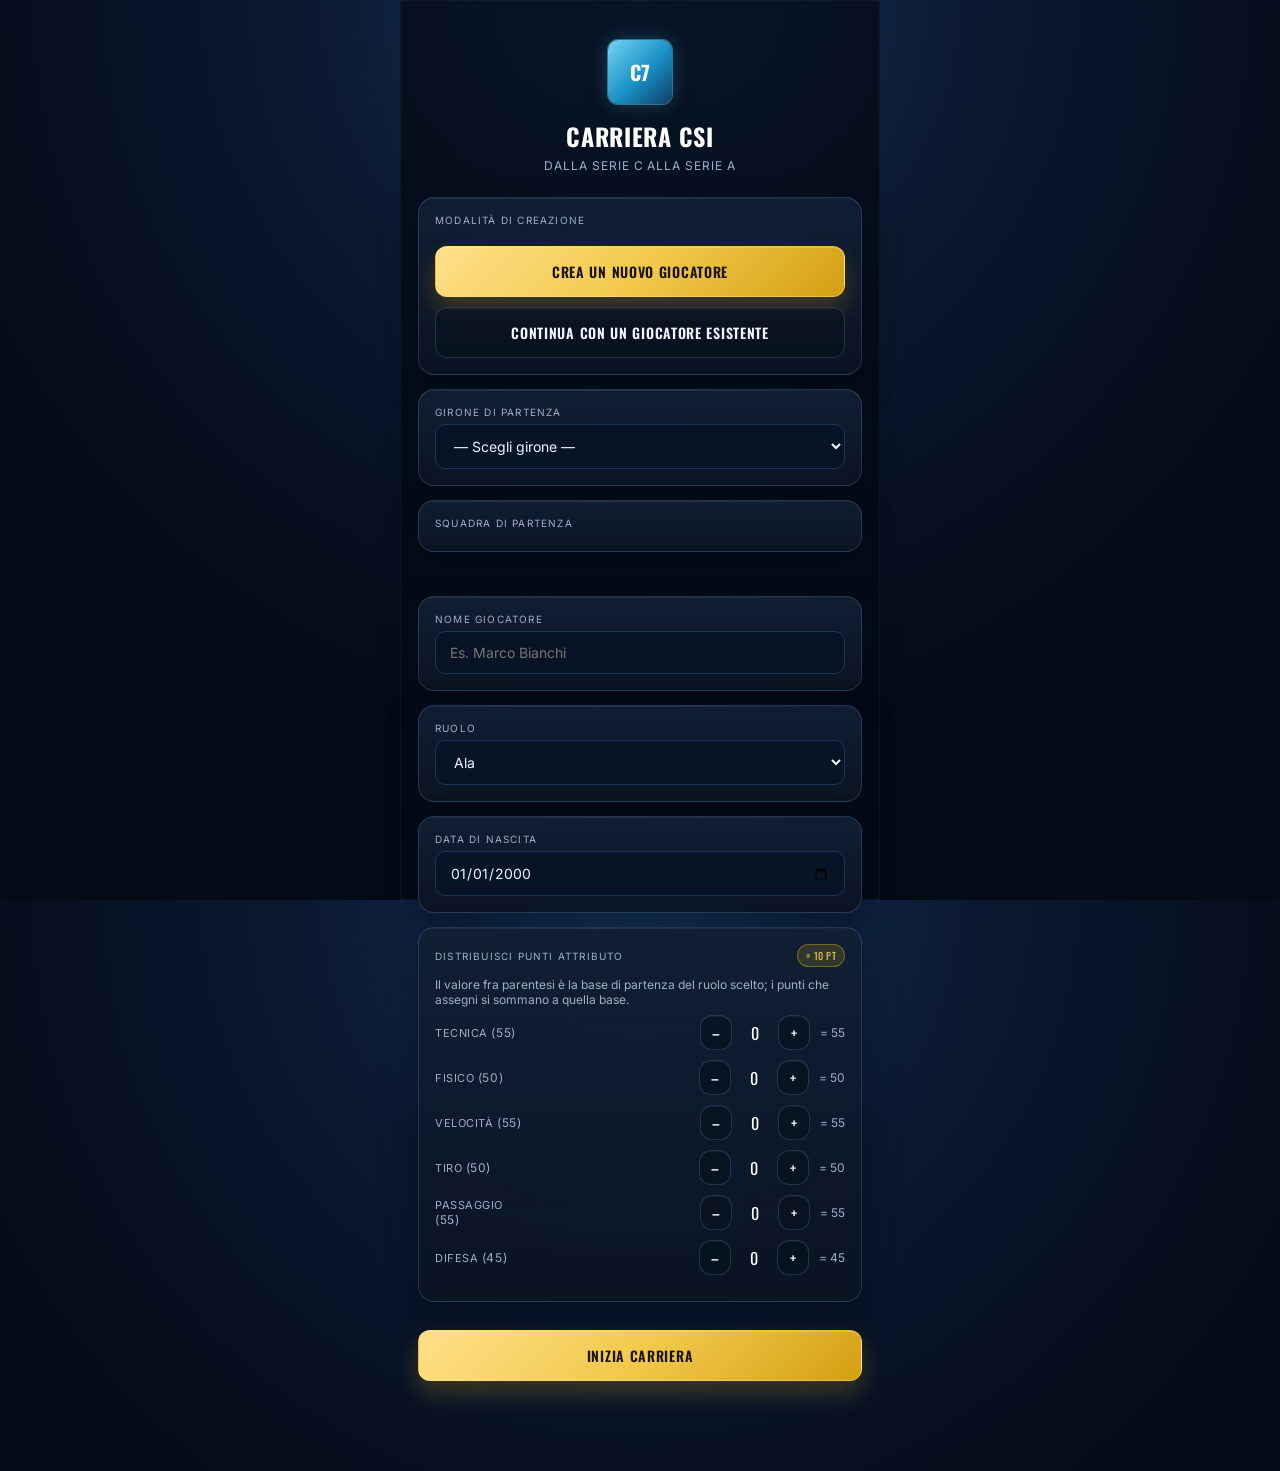
==== index REV2.html @ 68c721a1 "Add files via upload" ====
<!DOCTYPE html>
<html lang="it">
<head>
<meta charset="UTF-8">
<meta name="viewport" content="width=device-width, initial-scale=1.0">
<title>Carriera CSI</title>
<link rel="preconnect" href="https://fonts.googleapis.com">
<link href="https://fonts.googleapis.com/css2?family=Oswald:wght@400;500;600;700&family=Inter:wght@400;500;600;700&display=swap" rel="stylesheet">
<style>
  :root{
    --navy-deep:#040b17; --navy:#0a1628; --navy-card:#0e1f38; --navy-card-2:#132746;
    /* Palette ad alto contrasto: colori distinti anche con protanopia/deuteranopia. */
    --blue:#198fc5; --ice:#72d5f4; --gold:#f2c94c; --gold-soft:#ffe08a;
    --red:#f07b24; --green:#16b38a; --purple:#c77dff;
    --critical:#d94b5f; --critical-soft:#ff8390;
    --text:#edf5ff; --text-dim:#9bb0cb; --border:#1a3558; --panel-shadow:0 16px 34px rgba(2,8,18,0.42);
  }
  *{box-sizing:border-box; margin:0; padding:0;}
  html,body{height:100%;}
  body{ font-family:'Inter',sans-serif; background:radial-gradient(circle at top, #153961 0%, #0b1831 30%, var(--navy-deep) 68%);
    color:var(--text); min-height:100vh; display:flex; justify-content:center; overflow-x:hidden; }
  #app{ width:100%; max-width:480px; min-height:100vh; display:flex; flex-direction:column; position:relative; background:linear-gradient(180deg, rgba(4,11,23,0.78), rgba(4,11,23,0.9));
    box-shadow:inset 0 0 0 1px rgba(255,255,255,0.03); }
  h1,h2,h3,.display{ font-family:'Oswald',sans-serif; text-transform:uppercase; letter-spacing:0.03em; }
  .screen{ display:none; flex-direction:column; flex:1; padding:20px 18px 90px; animation:fadeIn .35s ease; }
  .screen.active{ display:flex; }
  @media (max-width: 420px){
    .screen{ padding:16px 12px 82px; }
    .topbar{ padding:10px 12px; }
    .brand-text{ font-size:10px; }
    .brand-text strong{ font-size:12px; }
    .topbar-stat{ font-size:9px; }
    .topbar-stat strong{ font-size:11px; }
    .card{ padding:14px 12px; border-radius:14px; }
    .btn{ min-height:46px; padding:12px 14px; font-size:13px; }
    .btn.small{ min-height:40px; padding:9px 10px; }
    input, select{ padding:11px 12px; font-size:13px; }
    .team-pick{ gap:6px; }
    .team-pick .tp{ padding:10px 8px; font-size:11px; }
    .score-line{ font-size:32px; }
    .pitch-header{ padding:14px 10px 10px; }
  }
  @media (max-width: 360px){
    #app{ max-width:100%; }
    .screen{ padding:12px 10px 76px; }
    .brand{ gap:8px; }
    .crest{ width:30px; height:30px; font-size:11px; }
    .team-pick{ grid-template-columns:1fr; }
    .btn{ letter-spacing:0.04em; }
    .topbar-stats{ gap:8px; }
    .score-line{ font-size:28px; }
    .attr-grid{ grid-template-columns:1fr; }
  }
  @keyframes fadeIn{ from{opacity:0; transform:translateY(8px);} to{opacity:1; transform:translateY(0);} }
  @keyframes cinematicPulse{ 0%,100%{ transform:scale(1); box-shadow:0 0 0 rgba(98,217,255,0.0);} 50%{ transform:scale(1.01); box-shadow:0 0 28px rgba(98,217,255,0.14);} }
  @keyframes shimmer{ 0%{ background-position:-200% 0; } 100%{ background-position:200% 0; } }
  @keyframes floatUp{ 0%{ opacity:0; transform:translateY(10px); } 100%{ opacity:1; transform:translateY(0);} }
  @keyframes glowGold{ 0%,100%{ box-shadow:0 0 0 rgba(245,197,24,0.0); } 50%{ box-shadow:0 0 26px rgba(245,197,24,0.18); } }

  .coppa-banner{ background:linear-gradient(135deg, #3a2a06, #1a1204 60%, var(--navy-card));
    border:1px solid var(--gold); border-radius:14px; padding:18px 16px; text-align:center;
    margin-bottom:14px; animation:coppaPop .5s cubic-bezier(.34,1.56,.64,1), coppaGlow 2.2s ease-in-out infinite; }
  .coppa-banner .coppa-icon{ font-size:34px; line-height:1; margin-bottom:6px; }
  .coppa-banner .coppa-title{ font-family:'Oswald'; text-transform:uppercase; letter-spacing:0.06em;
    color:var(--gold); font-size:16px; }
  .coppa-banner .coppa-sub{ font-size:13px; color:var(--text-dim); margin-top:6px; line-height:1.5; }
  @keyframes coppaPop{ 0%{opacity:0; transform:scale(0.85) translateY(-6px);} 100%{opacity:1; transform:scale(1) translateY(0);} }
  @keyframes coppaGlow{ 0%,100%{ box-shadow:0 0 0px rgba(217,175,10,0.0);} 50%{ box-shadow:0 0 22px rgba(217,175,10,0.45);} }

  .topbar{ display:flex; align-items:center; justify-content:space-between; padding:12px 18px;
    border-bottom:1px solid rgba(108,161,220,0.24); background:linear-gradient(180deg, rgba(12,26,43,0.96), rgba(9,20,35,0.92));
    position:sticky; top:0; z-index:5; backdrop-filter:blur(10px); box-shadow:0 10px 24px rgba(0,0,0,0.18); }
  .crest{ width:34px; height:34px; border-radius:10px;
    background:linear-gradient(135deg, var(--ice), var(--blue) 55%, #103d68);
    display:flex; align-items:center; justify-content:center; font-family:'Oswald'; font-weight:700; font-size:12px; color:#fff;
    box-shadow:0 0 0 1px rgba(98,217,255,0.42), 0 0 18px rgba(98,217,255,0.25); flex-shrink:0; }
  .brand{ display:flex; align-items:center; gap:10px; min-width:0; }
  .brand-text{ font-family:'Oswald'; font-size:11px; letter-spacing:0.08em; color:var(--ice); white-space:nowrap; overflow:hidden; text-overflow:ellipsis; }
  .brand-text b{ color:#fff; display:block; font-size:13px; letter-spacing:0.03em; white-space:nowrap; overflow:hidden; text-overflow:ellipsis; }
  .topbar-stats{ display:flex; gap:12px; flex-shrink:0; }
  .topbar-stat{ text-align:right; font-size:10px; color:var(--text-dim); }
  .topbar-stat b{ color:var(--gold); font-family:'Oswald'; font-size:12px; display:block; }

  .card{ background:linear-gradient(180deg, rgba(17,31,52,0.97), rgba(11,20,35,0.96)); border:1px solid rgba(120,168,223,0.22);
    border-radius:16px; padding:16px; margin-bottom:14px; box-shadow:var(--panel-shadow), inset 0 1px 0 rgba(255,255,255,0.02);
    position:relative; overflow:hidden; transition:transform .18s ease, box-shadow .18s ease, border-color .18s ease; animation:floatUp .35s ease both; }
  .card::before{ content:''; position:absolute; inset:0 auto auto -20%; width:120%; height:1px; background:linear-gradient(90deg, transparent, rgba(255,255,255,0.18), transparent); opacity:0.45; }
  .card:hover{ transform:translateY(-1px); border-color:rgba(122,204,255,0.38); box-shadow:0 18px 32px rgba(2,8,18,0.46), inset 0 1px 0 rgba(255,255,255,0.04); }
  .card.warn{ border-color:rgba(240,123,36,0.72); background:linear-gradient(135deg, rgba(240,123,36,0.16), rgba(14,31,56,0.97)); }
  .card.good{ border-color:rgba(22,179,138,0.72); background:linear-gradient(135deg, rgba(22,179,138,0.16), rgba(14,31,56,0.97)); }
  .card.warn::after,.card.good::after{ position:absolute; right:12px; top:10px; font-family:'Oswald'; font-size:11px; font-weight:700; letter-spacing:.08em; }
  .card.warn::after{ content:'X'; color:var(--red); }
  .card.good::after{ content:'\2713'; color:var(--green); }
  .label{ font-size:10px; letter-spacing:0.12em; text-transform:uppercase; color:var(--text-dim); margin-bottom:6px; }
  .form-errors{ min-height:18px; margin:0 0 12px; font-size:12px; font-weight:600; color:var(--red); }
  .field-group{ display:grid; gap:8px; }
  .input-invalid{ border-color:rgba(240,123,36,0.95) !important; box-shadow:0 0 0 3px rgba(240,123,36,0.16); }
  .row{ display:flex; align-items:center; justify-content:space-between; gap:10px; }
  .btn{ font-family:'Oswald'; text-transform:uppercase; letter-spacing:0.05em; font-size:14px; font-weight:600; color:#fff;
    background:linear-gradient(135deg, #196ea9 0%, var(--blue) 24%, #1297d8 100%); border:1px solid rgba(134,214,255,0.28);
    border-radius:12px; padding:14px 16px; cursor:pointer; width:100%; text-align:center; box-shadow:0 10px 18px rgba(13,96,162,0.26), inset 0 1px 0 rgba(255,255,255,0.14);
    transition:transform .12s ease, box-shadow .12s ease, filter .12s ease, border-color .12s ease; position:relative; overflow:hidden; }
  .btn::before{ content:''; position:absolute; inset:0; background:linear-gradient(120deg, transparent 20%, rgba(255,255,255,0.22) 50%, transparent 80%); transform:translateX(-120%); transition:transform .5s ease; }
  .btn:hover{ transform:translateY(-1px); filter:brightness(1.04); box-shadow:0 14px 24px rgba(13,96,162,0.30), inset 0 1px 0 rgba(255,255,255,0.2); }
  .btn:hover::before{ transform:translateX(120%); }
  .btn:active{ transform:translateY(1px) scale(.99); }
  .btn.ghost{ background:rgba(7,18,30,0.65); border:1px solid rgba(130,167,219,0.22); color:var(--text); box-shadow:inset 0 1px 0 rgba(255,255,255,0.05); }
  .btn.gold{ background:linear-gradient(135deg, var(--gold-soft), var(--gold), #d39f12 100%); color:#1b1400; border-color:rgba(255,223,121,0.4);
    box-shadow:0 12px 24px rgba(245,197,24,.22), inset 0 1px 0 rgba(255,255,255,0.18); animation:glowGold 2.8s ease-in-out infinite; }
  .btn.warning{ background:linear-gradient(135deg, #ffae53, var(--red) 45%, #b94d12); box-shadow:0 10px 22px rgba(240,123,36,0.28); }
  .btn.danger{ background:linear-gradient(135deg, var(--critical-soft), var(--critical) 45%, #8f2638); box-shadow:0 10px 22px rgba(217,75,95,0.30); }
  .btn.green{ background:linear-gradient(135deg, #56d7b2, var(--green) 42%, #087b64); box-shadow:0 10px 22px rgba(22,179,138,0.28); }
  .btn.small{ padding:10px 12px; font-size:12px; }
  .btn:disabled{ opacity:0.35; cursor:not-allowed; box-shadow:none; }
  .btn-stack{ display:flex; flex-direction:column; gap:10px; margin-top:auto; padding-top:14px; }
  .btn-row{ display:flex; gap:8px; margin-top:10px; }
  .btn-row .btn{ flex:1; }

  .bar-wrap{ height:8px; background:#0a1830; border-radius:6px; overflow:hidden; border:1px solid var(--border); }
  .bar-fill{ height:100%; border-radius:6px; transition:width .4s ease; }
  .mini-bar-wrap{ height:5px; background:#0a1830; border-radius:4px; overflow:hidden; margin-top:3px; }
  .mini-bar-fill{ height:100%; border-radius:4px; }

  .badge{ font-size:10px; padding:3px 8px; border-radius:20px; font-family:'Oswald'; letter-spacing:0.05em; text-transform:uppercase; }
  .badge.blue{ background:rgba(26,143,209,0.18); color:var(--ice); border:1px solid rgba(26,143,209,0.4); }
  .badge.gold{ background:rgba(245,197,24,0.15); color:var(--gold); border:1px solid rgba(245,197,24,0.35); }
  .badge.red{ background:rgba(240,123,36,0.16); color:#ffae53; border:1px solid rgba(240,123,36,0.68); }
  .badge.green{ background:rgba(22,179,138,0.16); color:#56d7b2; border:1px solid rgba(22,179,138,0.68); }
  .badge.gold::before{ content:'= '; font-weight:700; }
  .badge.red::before{ content:'X '; font-weight:700; }
  .badge.green::before{ content:'\2713 '; font-weight:700; }

  input, select{ width:100%; padding:12px 14px; border-radius:10px; background:#081426; border:1px solid var(--border);
    color:var(--text); font-family:'Inter'; font-size:14px; }
  input:focus, select:focus{ outline:none; border-color:var(--blue); }

  .team-pick{ display:grid; grid-template-columns:1fr 1fr; gap:8px; }
  .team-pick .tp{ background:linear-gradient(180deg, rgba(9,19,32,0.95), rgba(14,25,42,0.9)); border:1px solid rgba(130,167,219,0.2); border-radius:12px; padding:12px; text-align:center;
    font-size:12px; cursor:pointer; transition:border-color .15s ease, transform .12s ease, box-shadow .15s ease, background .15s ease; }
  .team-pick .tp:hover{ border-color:rgba(98,217,255,0.9); transform:translateY(-1px) scale(1.01); box-shadow:0 8px 18px rgba(12,77,123,0.12); }
  .team-pick .tp.sel{ border-color:rgba(98,217,255,0.9); background:linear-gradient(180deg, rgba(13,74,108,0.25), rgba(14,25,42,0.95)); color:var(--ice); box-shadow:0 0 0 1px rgba(98,217,255,0.18), 0 10px 20px rgba(39,132,188,0.18); animation:cinematicPulse 2.4s ease-in-out infinite; }

  .attr-grid{ display:grid; grid-template-columns:1fr 1fr; gap:10px; }
  .attr{ background:#081426; border:1px solid var(--border); border-radius:10px; padding:10px 12px; }
  .attr.overall{ grid-column:1 / -1; display:flex; align-items:center; justify-content:space-between; gap:12px; border-color:rgba(242,201,76,0.55); background:linear-gradient(90deg, rgba(242,201,76,0.14), #081426); }
  .overall-note{ display:block; margin-top:3px; font-size:10px; line-height:1.35; text-transform:none; letter-spacing:0; }
  .attr-name{ font-size:11px; color:var(--text-dim); text-transform:uppercase; letter-spacing:0.05em; }
  .attr-val{ font-family:'Oswald'; font-size:16px; color:#fff; }

  .rel-row{ margin-bottom:10px; } .rel-row:last-child{ margin-bottom:0; }
  .rel-label{ display:flex; justify-content:space-between; font-size:12px; }
  .rel-label span:last-child{ color:var(--text-dim); font-family:'Oswald'; }

  .pitch-header{ text-align:center; margin-bottom:16px; padding:18px 12px 12px; border-radius:18px; background:linear-gradient(180deg, rgba(14,31,56,0.9), rgba(8,18,31,0.94)); border:1px solid rgba(128,167,219,0.18); box-shadow:inset 0 1px 0 rgba(255,255,255,0.02), 0 20px 22px rgba(3,8,19,0.26); animation:floatUp .35s ease both; }
  .score-line{ font-family:'Oswald'; font-size:38px; font-weight:700; letter-spacing:0.03em; text-shadow:0 6px 18px rgba(18,151,216,0.12); }
  .minute-tag{ display:inline-flex; align-items:center; gap:6px; background:rgba(240,123,36,0.14); color:#ffae53;
    border:1px solid rgba(240,123,36,0.64); padding:4px 12px; border-radius:20px; font-family:'Oswald'; font-size:13px;
    letter-spacing:0.05em; margin-top:8px; box-shadow:0 8px 18px rgba(240,123,36,0.16); }
  #screen-match .score-line, #screen-result .score-line{ animation:cinematicPulse 2.8s ease-in-out infinite; }
  .dot-live{ width:6px; height:6px; border-radius:50%; background:var(--red); animation:pulse 1.1s infinite; }
  @keyframes pulse{ 0%,100%{opacity:1;} 50%{opacity:0.3;} }

  .commentary{ background:linear-gradient(135deg, rgba(11,22,40,0.98), rgba(15,27,44,0.94)); border-left:3px solid var(--blue); border-radius:0 12px 12px 0; padding:12px 14px;
    font-size:13px; line-height:1.5; color:var(--text-dim); margin-bottom:8px; animation:fadeIn .3s ease; box-shadow:inset 0 1px 0 rgba(255,255,255,0.02);
    opacity:0.45; filter:saturate(0.7); transform:scale(0.99); transition:opacity .3s ease, filter .3s ease; }
  .commentary.event{ border-left-color:var(--gold); color:var(--text); }
  /* Il commento più recente viene aggiunto in cima al DOM (log.prepend): lo mettiamo in risalto
     pieno, gli altri via via più opachi, così l'occhio va subito all'azione appena successa
     invece di perdersi nello storico della cronaca. */
  .commentary-log .commentary:first-child{ opacity:1; filter:none; transform:scale(1);
    box-shadow:0 6px 18px rgba(18,151,216,0.14), inset 0 1px 0 rgba(255,255,255,0.03); }
  .commentary-log .commentary:nth-child(2){ opacity:0.75; filter:saturate(0.85); }
  .commentary-log .commentary:nth-child(3){ opacity:0.6; }
  .commentary-log{ display:flex; flex-direction:column-reverse; max-height:260px; overflow-y:auto; margin-bottom:16px; padding-right:2px; }
  #screen-result .card{ animation:floatUp .4s ease both; }
  #screen-result .card:nth-child(2){ animation-delay:.05s; }
  #screen-result .card:nth-child(3){ animation-delay:.1s; }

  /* Componente tab riutilizzabile: raggruppa contenuti lunghi (liste shop/formazione, sezioni
     scheda giocatore) in pannelli invece di un'unica colonna scrollabile. Pensato per restare
     valido sia nel layout mobile (tab a scorrimento orizzontale) sia in un futuro layout PC
     (stessa struttura dati/markup, eventualmente resa come sidebar invece che barra in alto). */
  .tab-bar{ display:flex; gap:6px; overflow-x:auto; margin-bottom:14px; padding-bottom:2px; -webkit-overflow-scrolling:touch; }
  .tab-bar::-webkit-scrollbar{ height:0; }
  .tab-btn{ flex:0 0 auto; font-family:'Oswald',sans-serif; font-size:12px; letter-spacing:0.04em; text-transform:uppercase;
    color:var(--text-dim); background:rgba(7,18,30,0.65); border:1px solid rgba(130,167,219,0.22); border-radius:20px;
    padding:8px 14px; cursor:pointer; white-space:nowrap; transition:background .15s ease, border-color .15s ease, color .15s ease; }
  .tab-btn.active{ color:#fff; background:linear-gradient(135deg, #196ea9, var(--blue)); border-color:rgba(134,214,255,0.5); }
  .tab-panel{ display:none; }
  .tab-panel.active{ display:block; animation:fadeIn .3s ease; }

  .choice-card{ background:linear-gradient(135deg, #0e2038, #0a1628); border:1px solid var(--border); border-radius:12px;
    padding:14px; margin-bottom:10px; cursor:pointer; transition:border-color .15s ease, transform .12s ease, box-shadow .15s ease; position:relative; overflow:hidden; }
  .choice-card::before{ content:''; position:absolute; inset:0; background:linear-gradient(120deg, transparent 20%, rgba(255,255,255,0.09) 50%, transparent 80%); transform:translateX(-120%); transition:transform .5s ease; }
  .choice-card:hover{ border-color:var(--blue); box-shadow:0 16px 24px rgba(0,0,0,.18); transform:translateY(-2px); }
  .choice-card:hover::before{ transform:translateX(120%); }
  .choice-card:active{ transform:scale(0.985); }
  .choice-title{ font-family:'Oswald'; font-size:15px; letter-spacing:0.02em; margin-bottom:4px; }
  .choice-meta{ font-size:11px; color:var(--text-dim); display:flex; justify-content:space-between; }
  .risk-safe,.risk-mid,.risk-high{ font-weight:700; }
  .risk-safe{ color:#56d7b2; } .risk-safe::before{ content:'[S] '; }
  .risk-mid{ color:var(--gold); } .risk-mid::before{ content:'[M] '; }
  .risk-high{ color:#ffae53; } .risk-high::before{ content:'[A] '; }

  /* Un focus evidente non basato sul solo cambio di colore. */
  button:focus-visible, input:focus-visible, select:focus-visible, .choice-card:focus-visible, .team-pick .tp:focus-visible{
    outline:3px solid var(--gold-soft); outline-offset:3px;
  }

  .event-icon{ width:48px; height:48px; border-radius:50%; background:rgba(169,123,255,0.15); border:1px solid rgba(169,123,255,0.4);
    display:flex; align-items:center; justify-content:center; font-size:22px; margin:0 auto 14px; }

  table{ width:100%; border-collapse:collapse; font-size:12px; }
  th{ text-align:left; color:var(--text-dim); font-weight:600; padding:6px 4px; border-bottom:1px solid var(--border); text-transform:uppercase; font-size:10px; letter-spacing:0.05em;}
  td{ padding:7px 4px; border-bottom:1px solid rgba(255,255,255,0.04); }
  tr.me td{ color:var(--ice); font-weight:700; }
  td.center, th.center{ text-align:center; }

  .center-text{ text-align:center; }
  .subtle{ color:var(--text-dim); font-size:12px; }
  .big-num{ font-family:'Oswald'; font-size:44px; color:var(--gold); line-height:1; }

  .diario-entry{ font-size:12px; color:var(--text-dim); padding:8px 0; border-bottom:1px solid rgba(255,255,255,0.04); }
  .diario-entry b{ color:var(--ice); font-family:'Oswald'; font-weight:500; margin-right:6px; }

  .ach{ display:flex; align-items:center; gap:10px; padding:9px 0; border-bottom:1px solid rgba(255,255,255,0.04); }
  .ach:last-child{ border-bottom:none; }
  .ach-icon{ width:30px; height:30px; border-radius:8px; background:rgba(245,197,24,0.15); border:1px solid rgba(245,197,24,0.35);
    display:flex; align-items:center; justify-content:center; font-size:14px; flex-shrink:0; }
  .ach-name{ font-size:13px; font-weight:600; }
  .ach-desc{ font-size:11px; color:var(--text-dim); }

  .offer-card{ background:linear-gradient(135deg, #0e2038, #0a1628); border:1px solid var(--border); border-radius:12px; padding:14px; margin-bottom:12px; }
  .offer-team{ font-family:'Oswald'; font-size:16px; }
  .offer-detail{ font-size:12px; color:var(--text-dim); margin-top:4px; }

  ::-webkit-scrollbar{ width:5px; }
  ::-webkit-scrollbar-thumb{ background:var(--border); border-radius:4px; }
</style>
</head>
<body>
<div id="app">

  <div class="topbar" id="topbar" style="display:none;">
    <div class="brand">
      <div class="crest">C7</div>
      <div class="brand-text" id="tbTeam">—<b id="tbName">—</b></div>
    </div>
    <div class="topbar-stats">
      <div class="topbar-stat">Lega<b id="tbLega">C</b></div>
      <div class="topbar-stat">Saldo<b id="tbSaldo">€0</b></div>
    </div>
  </div>

  <!-- ===================== CREAZIONE ===================== -->
  <div class="screen active" id="screen-create">
    <div style="text-align:center; margin:20px 0 24px;">
      <div class="crest" style="width:64px;height:64px;font-size:20px;margin:0 auto 14px;">C7</div>
      <h1 style="font-size:24px; color:#fff;">Carriera CSI</h1>
      <div class="subtle" style="letter-spacing:0.08em; margin-top:4px;">DALLA SERIE C ALLA SERIE A</div>
    </div>
    <div class="card">
      <div class="label">Modalità di creazione</div>
      <div class="btn-stack">
        <button class="btn ghost" id="btnModoNuovo" onclick="selezionaModalitaCreazione('nuovo')">Crea un nuovo giocatore</button>
        <button class="btn ghost" id="btnModoEsistente" onclick="selezionaModalitaCreazione('esistente')">Continua con un giocatore esistente</button>
      </div>
    </div>

    <div class="card" id="blockGironePartenza">
      <div class="label">Girone di partenza</div>
      <select id="inpGirone" onchange="renderTeamPickerByGirone(); validateCreateForm();">
        <option value="">— Scegli girone —</option>
      </select>
    </div>

    <div class="card" id="blockSquadraPartenza">
      <div class="label">Squadra di partenza</div>
      <div class="team-pick" id="teamPicker"></div>
    </div>

    <div id="formErrors" class="form-errors" aria-live="polite"></div>

    <div id="blockNuovoGiocatore">
      <div class="card">
        <div class="label">Nome giocatore</div>
        <input type="text" id="inpName" placeholder="Es. Marco Bianchi" maxlength="20" oninput="validateCreateForm()">
      </div>
      <div class="card">
        <div class="label">Ruolo</div>
        <select id="inpRole" onchange="renderAllocator(); validateCreateForm();">
          <option value="Portiere">Portiere</option>
          <option value="Difensore">Difensore</option>
          <option value="Regista">Regista (play basso)</option>
          <option value="Ala" selected>Ala</option>
          <option value="Attaccante">Attaccante</option>
        </select>
      </div>
      <div class="card">
        <div class="label">Data di nascita</div>
        <input type="date" id="inpDataNascita" value="2000-01-01" onchange="validateCreateForm()">
      </div>
      <div class="card">
        <div class="row" style="margin-bottom:10px;">
          <div class="label" style="margin:0;">Distribuisci punti attributo</div>
          <div class="badge gold" id="pointsLeft">10 pt</div>
        </div>
        <div id="attrAllocator"></div>
      </div>
    </div>

    <div id="blockGiocatoreEsistente" style="display:none;">
      <div class="card">
        <div class="label">Squadra e giocatore esistente</div>
        <div class="subtle" style="margin-bottom:8px;">Scegli una squadra fra tutte quelle del database, poi uno dei suoi giocatori reali. La carriera partirà dalla serie della squadra selezionata.</div>
        <select id="realTeamSelect" onchange="selezionaSquadraReale(this.value)"></select>
        <div class="label" style="margin-top:14px;">Giocatore</div>
        <div class="team-pick" id="realPlayerPicker"></div>
      </div>
    </div>

    <div class="btn-stack">
      <button class="btn gold" onclick="startCareer()">Inizia carriera</button>
    </div>
  </div>

  <!-- ===================== HUB ===================== -->
  <div class="screen" id="screen-hub">
    <div id="nuovaStagioneBanner"></div>
    <div id="achToast"></div>

    <!-- data-block: raggruppamenti logici dell'hub, pensati per restare identificabili anche
         quando UI mobile e UI PC verranno separate in due layout (stesso blocco, disposizione
         diversa: qui colonna singola, su PC potrà diventare griglia/sidebar). -->
    <div class="card" data-block="stato-giocatore" style="background:linear-gradient(135deg, var(--navy-card), #0a1a30);">
      <div class="row" style="margin-bottom:6px;">
        <div>
          <div style="font-family:'Oswald'; font-size:18px;" id="hubName">—</div>
          <div class="subtle" id="hubRole">—</div>
        </div>
        <div style="text-align:center; flex:1;">
          <div class="subtle" style="font-size:10px; text-transform:uppercase; letter-spacing:0.06em; margin-bottom:2px;">Reputazione</div>
          <div style="font-family:'Oswald'; font-size:15px; color:var(--gold);" id="hubReputazione">50%</div>
        </div>
        <div style="text-align:right;">
          <div class="badge blue" id="hubLevel">Lv. 1</div>
          <div class="subtle" style="margin-top:4px;" id="hubLega">Serie C</div>
        </div>
      </div>
      <div style="margin-bottom:8px;">
        <div class="row"><span class="label" style="margin:0;">Energia</span><span class="label" style="margin:0;" id="txtEnergia">100%</span></div>
        <div class="bar-wrap"><div class="bar-fill" id="barEnergia" style="width:100%; background:linear-gradient(90deg,var(--green),#1fae63);"></div></div>
      </div>
      <div style="margin-bottom:8px;">
        <div class="row"><span class="label" style="margin:0;">Forma</span><span class="label" style="margin:0;" id="txtForma">70%</span></div>
        <div class="bar-wrap"><div class="bar-fill" id="barForma" style="width:70%; background:linear-gradient(90deg,var(--ice),var(--blue));"></div></div>
      </div>
      <div>
        <div class="row"><span class="label" style="margin:0;">Morale</span><span class="label" style="margin:0;" id="txtMorale">65%</span></div>
        <div class="bar-wrap"><div class="bar-fill" id="barMorale" style="width:65%; background:linear-gradient(90deg,var(--gold),#c99a0a);"></div></div>
      </div>
    </div>

    <div class="card" data-block="relazioni">
      <div class="label">Relazioni</div>
      <div class="rel-row"><div class="rel-label"><span>Mister</span><span id="relMisterTxt">55%</span></div>
        <div class="mini-bar-wrap"><div class="mini-bar-fill" id="relMisterBar" style="width:55%; background:var(--blue);"></div></div></div>
      <div class="rel-row"><div class="rel-label"><span>Procuratore</span><span id="relProcTxt">50%</span></div>
        <div class="mini-bar-wrap"><div class="mini-bar-fill" id="relProcBar" style="width:50%; background:var(--purple);"></div></div></div>
      <div class="rel-row"><div class="rel-label"><span>Compagni</span><span id="relCompTxt">55%</span></div>
        <div class="mini-bar-wrap"><div class="mini-bar-fill" id="relCompBar" style="width:55%; background:var(--ice);"></div></div></div>
    </div>

    <div id="finContratto" style="display:none;"></div>
    <div id="finReputazione" style="display:none;"></div>

    <div id="statusBanner"></div>

    <div class="card" data-block="prossimo-impegno">
      <div class="row">
        <div class="label" style="margin:0;">Prossimo impegno</div>
        <div class="badge blue" id="hubGiornata">Giornata 1/7</div>
      </div>
      <div style="font-family:'Oswald'; font-size:18px; margin-top:8px;" id="hubOpponent">—</div>
    </div>

    <div data-block="preparazione">
      <div class="label">Preparazione settimanale</div>
      <div class="card" id="trainingOptions"></div>
    </div>

    <div class="card" id="lavoroCard" data-block="lavoro" style="margin-top:16px; display:none;">
      <div class="label">Lavoro</div>
      <div class="subtle" id="lavoroInfo" style="margin-bottom:8px;">—</div>
      <div class="btn-stack" id="lavoroOptions"></div>
    </div>

    <div class="btn-stack" id="hubActions" data-block="azioni-partita" style="margin-top:16px;"></div>

    <div class="btn-stack" id="coppaHubBtn" data-block="coppa" style="display:none; margin-top:10px;">
      <button class="btn ghost" onclick="showScreen('coppa')">Coppa Leonessa</button>
    </div>

    <div class="btn-stack" data-block="reset" style="margin-top:16px;">
      <button class="btn danger" onclick="restartCareer()">Ricomincia carriera (cancella salvataggio)</button>
    </div>
  </div>

  <!-- ===================== EVENTO ===================== -->
  <div class="screen" id="screen-event">
    <div style="margin-top:20px;">
      <div class="event-icon">◆</div>
      <div class="card" style="text-align:center;"><div id="eventText" style="font-size:15px; line-height:1.6;"></div></div>
    </div>
    <div id="eventChoices"></div>
    <div id="eventEsitoCard" class="card" style="display:none;">
      <div class="label">Esito</div>
      <div id="eventEsito" style="font-size:13px; color:var(--text-dim); line-height:1.5;"></div>
    </div>
    <div class="btn-stack"><button class="btn gold" id="eventContinue" style="display:none;">Continua</button></div>
  </div>

  <!-- ===================== MATCH ===================== -->
  <div class="screen" id="screen-match">
    <div class="pitch-header">
      <div class="subtle" id="matchTeams">— vs —</div>
      <div class="score-line" id="matchScore">0 - 0</div>
      <div class="minute-tag"><span class="dot-live"></span><span id="matchMinute">0'</span></div>
    </div>
    <div class="commentary-log" id="commentaryLog"></div>
    <div id="matchAction"></div>
  </div>

  <!-- ===================== RISULTATO ===================== -->
  <div class="screen" id="screen-result">
    <div class="card center-text" style="padding:26px 16px;">
      <div class="label">Risultato finale</div>
      <div class="score-line" style="margin:8px 0;" id="resScore">0 - 0</div>
      <div class="subtle" id="resTeams">— vs —</div>
    </div>
    <div class="card">
      <div class="row" style="margin-bottom:10px;"><div class="label" style="margin:0;">La tua partita</div></div>
      <div class="attr-grid">
        <div class="attr"><div class="attr-name">Voto</div><div class="attr-val" id="resRating">6.0</div></div>
        <div class="attr"><div class="attr-name">Gol</div><div class="attr-val" id="resGoals">0</div></div>
        <div class="attr"><div class="attr-name">Assist</div><div class="attr-val" id="resAssists">0</div></div>
        <div class="attr"><div class="attr-name">XP</div><div class="attr-val" id="resXP">+0</div></div>
      </div>
    </div>
    <div class="card" id="resEventsCard"><div class="label">Cronaca sintetica</div><div id="resEvents" style="font-size:13px; color:var(--text-dim); line-height:1.6;"></div></div>
    <div id="resInjuryCard"></div>
    <div id="levelUpCard"></div>
    <div class="btn-stack"><button class="btn gold" onclick="closeResult()">Continua</button></div>
  </div>

  <!-- ===================== TELEFONO ===================== -->
  <div class="screen" id="screen-telefono">
    <div class="row" style="margin-bottom:14px;">
      <button class="btn ghost" id="telefonoBack" style="display:none; width:auto; padding:6px 14px;" onclick="telefonoTornaLista()">‹ Chat</button>
      <h2 style="font-size:18px; margin:0;" id="telefonoTitle">Telefono</h2>
    </div>
    <div id="telefonoContent"></div>
    <div class="btn-stack" style="margin-top:16px;">
      <button class="btn ghost" onclick="showScreen('hub')">Torna all'hub</button>
    </div>
  </div>

  <!-- ===================== COPPA LEONESSA ===================== -->
  <div class="screen" id="screen-coppa">
    <h2 style="font-size:18px; margin-bottom:14px;">Coppa Leonessa</h2>
    <div class="card">
      <div class="label" id="coppaStatus">—</div>
      <div id="coppaContent" style="font-size:13px; margin-top:10px;"></div>
    </div>
    <div class="btn-stack">
      <button class="btn ghost" onclick="showScreen('hub')">Torna all'hub</button>
    </div>
  </div>

  <!-- ===================== TERRITORIO ===================== -->
  <div class="screen" id="screen-territorio">
    <div class="row" style="margin-bottom:14px;">
      <button class="btn ghost" id="territorioBack" style="display:none; width:auto; padding:6px 14px;" onclick="territorioTornaAree()">‹ Aree</button>
      <h2 style="font-size:18px; margin:0;" id="territorioTitle">Territorio bresciano</h2>
    </div>
    <div class="form-errors" id="territorioAvviso" aria-live="polite"></div>
    <div id="territorioContent"></div>
    <div class="btn-stack" style="margin-top:16px;">
      <button class="btn ghost" onclick="showScreen('hub')">Torna all'hub</button>
    </div>
  </div>

  <!-- ===================== SHOP EQUIPAGGIAMENTO ===================== -->
  <div class="screen" id="screen-shop">
    <h2 style="font-size:18px; margin-bottom:14px;">Shop equipaggiamento</h2>
    <div class="form-errors" id="shopAvviso" aria-live="polite"></div>
    <div class="card" id="shopEquipaggiato"></div>
    <div class="tab-bar" id="shopTabBar" role="tablist" aria-label="Categorie equipaggiamento"></div>
    <div id="shopTabContent"></div>
    <div class="btn-stack" style="margin-top:16px;">
      <button class="btn ghost" onclick="showScreen('hub')">Torna all'hub</button>
    </div>
  </div>

  <!-- ===================== FORMAZIONE ===================== -->
  <div class="screen" id="screen-formazione">
    <h2 style="font-size:18px; margin-bottom:14px;">Formazione</h2>
    <div class="form-errors" id="formazioneAvviso" aria-live="polite"></div>
    <div id="formazioneStato"></div>
    <div class="tab-bar" id="formazioneTabBar" role="tablist" aria-label="Tipi di formazione"></div>
    <div id="formazioneTabContent"></div>
    <div class="btn-stack" style="margin-top:16px;">
      <button class="btn ghost" onclick="showScreen('hub')">Torna all'hub</button>
    </div>
  </div>

  <!-- ===================== INVESTIMENTI ===================== -->
  <div class="screen" id="screen-investimenti">
    <h2 style="font-size:18px; margin-bottom:14px;">Investimenti</h2>
    <div class="form-errors" id="investimentiAvviso" aria-live="polite"></div>
    <div id="investimentiContent"></div>
    <div class="btn-stack" style="margin-top:16px;">
      <button class="btn ghost" onclick="showScreen('hub')">Torna all'hub</button>
    </div>
  </div>

  <!-- ===================== CLASSIFICA ===================== -->
  <div class="screen" id="screen-classifica">
    <h2 style="font-size:18px; margin-bottom:4px; color:#fff;">Classifica</h2>
    <div class="subtle" style="margin-bottom:14px;" id="classLegaLabel">Serie C</div>
    <div class="card" style="padding:8px 10px;">
      <table><thead><tr><th>#</th><th>Squadra</th><th class="center">PT</th><th class="center">G</th><th class="center" title="Gol fatti">GF</th><th class="center" title="Gol subiti">GS</th><th class="center" title="Differenza reti">DR</th></tr></thead>
      <tbody id="classificaBody"></tbody></table>
    </div>
    <div class="btn-stack"><button class="btn ghost" onclick="showScreen('hub')">Torna alla carriera</button></div>
  </div>

  <!-- ===================== GIOCATORE ===================== -->
  <div class="screen" id="screen-carriera">
    <h2 style="font-size:18px; margin-bottom:14px; color:#fff;">Giocatore</h2>
    <div class="card center-text">
      <div class="crest" style="width:56px;height:56px;font-size:16px;margin:0 auto 10px;">C7</div>
      <div style="font-family:'Oswald'; font-size:20px;" id="carName">—</div>
      <div class="subtle" id="carRole">—</div>
      <div class="badge blue" style="margin-top:8px;" id="carLevel">Lv. 1</div>
    </div>
    <div class="tab-bar" role="tablist" aria-label="Sezioni scheda giocatore">
      <button class="tab-btn active" data-tab="panoramica" onclick="switchTab('screen-carriera','panoramica')">Panoramica</button>
      <button class="tab-btn" data-tab="statistiche" onclick="switchTab('screen-carriera','statistiche')">Statistiche</button>
      <button class="tab-btn" data-tab="traguardi" onclick="switchTab('screen-carriera','traguardi')">Traguardi</button>
      <button class="tab-btn" data-tab="storico" onclick="switchTab('screen-carriera','storico')">Storico</button>
      <button class="tab-btn" data-tab="vita" onclick="switchTab('screen-carriera','vita')">Vita da calciatore</button>
    </div>

    <div class="tab-panel active" id="screen-carriera_panoramica">
      <div class="card"><div class="label">Attributi</div><div class="attr-grid" id="carAttrs"></div></div>
      <div class="card"><div class="label">Personalità</div><div id="carPersonalita"></div></div>
    </div>

    <div class="tab-panel" id="screen-carriera_statistiche">
      <div class="card"><div class="label">Statistiche di carriera</div><div class="attr-grid" id="carStats"></div></div>
      <div class="card"><div class="label">Finanze &amp; relazioni</div><div class="attr-grid" id="carFinRel"></div></div>
      <div class="card" id="carLavoroCard"><div class="label">Lavoro extrasportivo</div><div id="carLavoro"></div></div>
    </div>

    <div class="tab-panel" id="screen-carriera_traguardi">
      <div class="card"><div class="label">Traguardi</div><div id="carAchievements"></div></div>
    </div>

    <div class="tab-panel" id="screen-carriera_storico">
      <div class="card">
        <div class="label">Registro partite</div>
        <div style="max-height:260px; overflow-y:auto;">
          <table style="width:100%;"><thead><tr>
            <th>S/G</th><th>Avversario</th><th class="center">Risultato</th><th class="center">Gol</th><th class="center">Assist</th><th class="center">Voto</th>
          </tr></thead><tbody id="carRegistro"></tbody></table>
        </div>
      </div>
      <div class="card"><div class="label">Diario di carriera</div><div id="carDiario" style="max-height:220px; overflow-y:auto;"></div></div>
    </div>

    <div class="tab-panel" id="screen-carriera_vita">
      <div class="card">
        <div class="label">Vita da calciatore</div>
        <div class="btn-stack">
          <button class="btn ghost" onclick="showScreen('territorio')">Territorio</button>
          <button class="btn ghost" onclick="showScreen('shop')">Shop</button>
          <button class="btn ghost" onclick="showScreen('formazione')">Formazione</button>
          <button class="btn ghost" onclick="showScreen('investimenti')">Investimenti<span class="badge gold" id="badgeOpportunita" style="display:none; margin-left:6px;"></span></button>
        </div>
      </div>
    </div>

    <div class="btn-stack"><button class="btn ghost" onclick="showScreen('hub')">Torna alla carriera</button></div>
  </div>

  <!-- ===================== FINE STAGIONE ===================== -->
  <div class="screen" id="screen-seasonend">
    <div class="card center-text" style="padding:30px 16px;" id="seasonEsitoCard">
      <div class="label">Stagione conclusa</div>
      <div class="big-num" id="seasonPos">3°</div>
      <div class="subtle" id="seasonLegaLabel">Serie C</div>
      <div class="badge gold" style="margin-top:10px;" id="seasonEsitoBadge">Confermato</div>
    </div>

    <div class="coppa-banner" id="coppaBanner" style="display:none;" onclick="showScreen('coppa')">
      <div class="coppa-icon" id="coppaBannerIcon">🏆</div>
      <div class="coppa-title" id="coppaBannerTitle">Coppa Leonessa</div>
      <div class="coppa-sub" id="coppaBannerSub">—</div>
      <div class="subtle" style="margin-top:8px; text-decoration:underline;">Tocca per i dettagli</div>
    </div>

    <div class="card">
      <div class="attr-grid">
        <div class="attr"><div class="attr-name" id="seStat1Label">Gol stagione</div><div class="attr-val" id="seGoals">0</div></div>
        <div class="attr"><div class="attr-name" id="seStat2Label">Assist stagione</div><div class="attr-val" id="seAssists">0</div></div>
        <div class="attr"><div class="attr-name">Media voto</div><div class="attr-val" id="seRating">6.0</div></div>
        <div class="attr"><div class="attr-name">Lvl raggiunto</div><div class="attr-val" id="seLevel">1</div></div>
      </div>
    </div>
    <div class="btn-stack"><button class="btn gold" onclick="iniziaFuoriStagione()">Prosegui fuori stagione</button></div>
  </div>

  <!-- ===================== FUORI STAGIONE (settimane morte) ===================== -->
  <div class="screen" id="screen-offseason">
    <h2 style="font-size:18px; margin-bottom:4px; color:#fff;">Fuori stagione</h2>
    <div class="subtle" style="margin-bottom:14px;" id="offSeasonData">—</div>
    <div class="card">
      <div class="subtle" id="offSeasonInfo">—</div>
    </div>
    <div class="card">
      <div class="label">Allenamento libero</div>
      <div id="offSeasonTraining"></div>
    </div>
    <div class="btn-stack">
      <button class="btn gold" onclick="avanzaSettimanaFuoriStagione()">Avanza di una settimana</button>
    </div>
  </div>

  <!-- ===================== MERCATO ===================== -->
  <div class="screen" id="screen-market">
    <h2 style="font-size:18px; margin-bottom:4px; color:#fff;">Mercato estivo</h2>
    <div class="subtle" style="margin-bottom:14px;" id="marketSessioneLabel">—</div>
    <div id="marketOffers"></div>
    <div class="card">
      <div class="label">Squadra attuale</div>
      <div style="font-family:'Oswald'; font-size:16px;" id="marketCurrentTeam">—</div>
      <div class="subtle" id="marketCurrentDetail">—</div>
    </div>
    <div class="card">
      <div class="label">Allenamento estivo</div>
      <div id="marketTraining"></div>
    </div>
    <div class="btn-stack">
      <button class="btn" onclick="restaAllaSquadra()">Chiudi le trattative, resta alla squadra attuale</button>
      <button class="btn ghost" id="btnAvanzaMercato" onclick="avanzaSettimanaFuoriStagione()">Prosegui alla settimana successiva</button>
    </div>
  </div>

  <!-- ===================== MERCATO INVERNALE ===================== -->
  <div class="screen" id="screen-marketwinter">
    <h2 style="font-size:18px; margin-bottom:4px; color:#fff;">Sessione di riparazione invernale</h2>
    <div class="subtle" style="margin-bottom:14px;" id="mwPauseLabel">Pausa invernale: una finestra per allenarti e provare a rinnovare le condizioni col club.</div>
    <div class="card">
      <div class="label">Squadra attuale</div>
      <div style="font-family:'Oswald'; font-size:16px;" id="mwTeam">—</div>
      <div class="subtle" id="mwContratto">—</div>
      <div class="btn-stack" style="margin-top:10px;">
        <button class="btn gold" id="btnRinnovoInvernale" onclick="chiediRinnovoInvernale()">Chiedi un rinnovo al procuratore</button>
      </div>
    </div>
    <div class="card">
      <div class="label">Allenamento supplementare</div>
      <div id="mwTraining"></div>
    </div>
    <div class="btn-stack">
      <button class="btn" onclick="chiudiMercatoInvernale()">Torna in campo</button>
    </div>
  </div>

</div>

<script>
/* =========================================================
   CARRIERA CSI (prototipo v0.4)
   Piramide Serie C -> B -> A con dati reali (DB_SQUADRE),
   promozioni/retrocessioni, mercato di fine stagione con
   trattative (procuratore), sistema economico (lavoro,
   compenso sportivo, marketing club).
   ========================================================= */

const ATTR_KEYS = ['tecnica','fisico','velocita','tiro','passaggio','difesa'];
const ATTR_LABELS = {tecnica:'Tecnica', fisico:'Fisico', velocita:'Velocità', tiro:'Tiro', passaggio:'Passaggio', difesa:'Difesa'};

const ROLE_BASE = {
  Difensore:     {tecnica:45, fisico:60, velocita:45, tiro:30, passaggio:50, difesa:65},
  Regista:       {tecnica:55, fisico:45, velocita:45, tiro:40, passaggio:65, difesa:50},
  Ala:           {tecnica:55, fisico:50, velocita:55, tiro:50, passaggio:55, difesa:45},
  Attaccante:    {tecnica:55, fisico:50, velocita:60, tiro:65, passaggio:40, difesa:25},
};

/* --- PESI PER RUOLO (ispirati a fm_player_ranking / squirrel_plays) ---
   Non usati nei momenti chiave della partita (li' resta l'attributo puntuale
   dell'azione), ma solo per calcolare un "overall pesato" a scopo di
   VALUTAZIONE/MERCATO: un difensore forte in difesa vale piu' di un
   difensore forte solo in tecnica, anche a parita' di media grezza. */
const ROLE_WEIGHTS = {
  Difensore:  {tecnica:0.15, fisico:0.25, velocita:0.07, tiro:0.03, passaggio:0.15, difesa:0.35},
  Regista:    {tecnica:0.25, fisico:0.10, velocita:0.10, tiro:0.10, passaggio:0.30, difesa:0.15},
  Ala:        {tecnica:0.20, fisico:0.20, velocita:0.20, tiro:0.15, passaggio:0.15, difesa:0.10},
  Attaccante: {tecnica:0.20, fisico:0.15, velocita:0.25, tiro:0.30, passaggio:0.07, difesa:0.03},
};

/* --- Skill dedicate al Portiere: sostituiscono i 6 attributi generici (tiro/velocità/dribbling
   non raccontano nulla di chi gioca in porta). Stesso trattamento di ATTR_KEYS/ROLE_BASE/
   ROLE_WEIGHTS ma in un set separato, selezionato via attrKeysFor(role) ovunque serva. */
const GK_ATTR_KEYS = ['presa','anticipo','riflessi','unoControUno','distribuzione','comunicazione','posizionamento'];
const GK_ATTR_LABELS = {presa:'Presa', anticipo:'Anticipo', riflessi:'Riflessi', unoControUno:'Uno contro uno', distribuzione:'Distribuzione', comunicazione:'Comunicazione', posizionamento:'Posizionamento'};
const GK_ROLE_BASE = {presa:60, anticipo:50, riflessi:60, unoControUno:50, distribuzione:45, comunicazione:50, posizionamento:60};
const GK_ROLE_WEIGHTS = {presa:0.18, anticipo:0.12, riflessi:0.18, unoControUno:0.14, distribuzione:0.10, comunicazione:0.08, posizionamento:0.20};
function attrKeysFor(role){ return role==='Portiere' ? GK_ATTR_KEYS : ATTR_KEYS; }
function attrLabelsFor(role){ return role==='Portiere' ? GK_ATTR_LABELS : ATTR_LABELS; }
function roleBaseFor(role){ return role==='Portiere' ? GK_ROLE_BASE : ROLE_BASE[role]; }
function roleWeightsFor(role){ return role==='Portiere' ? GK_ROLE_WEIGHTS : ROLE_WEIGHTS[role]; }

function overallPesato(s){
  if(s.overallImportato != null) return Math.round(s.overallImportato);
  const w = roleWeightsFor(s.role);
  let tot = 0;
  attrKeysFor(s.role).forEach(k => tot += s.attr[k] * w[k]);
  return Math.round(tot);
}
const LEGACY_GK_WEIGHTS = {tecnica:0.15, fisico:0.25, velocita:0.05, tiro:0.05, passaggio:0.15, difesa:0.35};
function overallPesatoLegacyGK(s){
  // Solo per la migrazione dei salvataggi: calcola l'overall di un Portiere con i VECCHI
  // attributi generici (tecnica/fisico/...), prima di rigenerarlo sulle nuove skill dedicate.
  let tot = 0;
  Object.keys(LEGACY_GK_WEIGHTS).forEach(k => tot += (s.attr[k]||50) * LEGACY_GK_WEIGHTS[k]);
  return Math.round(tot);
}
function attributiDaOverall(overall, role){
  overall = Math.round(overall);
  const shape = roleBaseFor(role);
  const w = roleWeightsFor(role);
  const keys = attrKeysFor(role);
  let shapeWeighted = 0;
  keys.forEach(k => shapeWeighted += shape[k]*w[k]);
  const fattore = overall / shapeWeighted;
  const attr = {};
  keys.forEach(k=>{
    const jitter = rand(-4,4);
    attr[k] = clamp(Math.round(shape[k]*fattore + jitter), 20, 99);
  });
  return attr;
}
function disciplinaMultiplier(s){
  let m = 1 - s.cartelliniStagione*0.07;
  if(s.squalifica>0) m -= 0.08;
  return clamp(m, 0.3, 1);
}
const BASE_LEGA_VALORE = {C:1400, B:3900, A:4400};
const ROLE_VALUE_MULT = {Portiere:1.10, Difensore:0.95, Regista:1.00, Ala:1.00, Attaccante:1.15};
const ANNO_INIZIO_CARRIERA = 2026;
const ETA_MEDIA_LEGA = {C:26, B:25, A:24};
function annoCorrente(s){ return ANNO_INIZIO_CARRIERA + (s.stagione - 1); }

/* --- Calendario reale del campionato: ogni stagione parte la prima settimana di settembre e le
   giornate si giocano a cadenza settimanale. La pausa invernale è delimitata dai sabati delle
   settimane che contengono il 21 dicembre e il 24 gennaio, quindi cambia data ogni stagione. --- */
const MESI_IT = ['gennaio','febbraio','marzo','aprile','maggio','giugno','luglio','agosto','settembre','ottobre','novembre','dicembre'];
/* Il sabato è il giorno di riferimento fisso di ogni settimana di gioco: la stagione parte sempre
   di sabato (il primo sabato di settembre, non un giorno fisso del mese, perché il 1 settembre non
   cade di sabato ogni anno) e anche la ripresa dopo la pausa invernale slitta al primo sabato utile,
   non al 25 gennaio fisso — altrimenti la cadenza settimanale (+7 giorni esatti) non ricadrebbe più
   di sabato per il resto della stagione. */
function primoSabatoDaData(d){ while(d.getUTCDay()!==6) d = new Date(d.getTime()+86400000); return d; }
function ultimoSabatoEntroData(d){ while(d.getUTCDay()!==6) d = new Date(d.getTime()-86400000); return d; }
function primoSabatoDiSettembre(anno){ return primoSabatoDaData(new Date(Date.UTC(anno,8,1))); }
// Coppa Leonessa parte sempre dalla seconda settimana di aprile (8-14 aprile, primo sabato utile
// in quell'intervallo), indipendentemente da quando finisce il campionato del giocatore: un girone
// piccolo può chiudere il campionato molto prima (es. gennaio-febbraio) e prima la Coppa sarebbe
// partita comunque subito, con largo anticipo sui tempi reali.
function secondaSettimanaAprile(anno){ return primoSabatoDaData(new Date(Date.UTC(anno,3,8))); }
function finestraPausaInvernale(stagione){
  const annoBase = ANNO_INIZIO_CARRIERA + (stagione - 1);
  return {
    inizio: primoSabatoDaData(new Date(Date.UTC(annoBase, 11, 21))),
    fine: ultimoSabatoEntroData(new Date(Date.UTC(annoBase+1, 0, 24)))
  };
}
function dataGiornata(stagione, giornataNum){
  // Aritmetica in UTC (nessun cambio ora legale): sommare 7*86400000ms in orario locale sfasa
  // la data di un giorno quando l'intervallo attraversa il cambio ora di fine ottobre.
  const annoBase = ANNO_INIZIO_CARRIERA + (stagione - 1);
  let d = primoSabatoDiSettembre(annoBase);
  const pausa = finestraPausaInvernale(stagione);
  for(let i=1; i<giornataNum; i++){
    d = new Date(d.getTime() + 7*86400000);
    if(d.getTime() >= pausa.inizio.getTime() && d.getTime() <= pausa.fine.getTime()) d = new Date(pausa.fine.getTime() + 7*86400000);
  }
  return d;
}
function formattaDataIT(d){ return `${d.getUTCDate()} ${MESI_IT[d.getUTCMonth()]} ${d.getUTCFullYear()}`; }
function formatDataISO(d){ return `${d.getUTCFullYear()}-${String(d.getUTCMonth()+1).padStart(2,'0')}-${String(d.getUTCDate()).padStart(2,'0')}`; }
function parseDataISO(str){ const [y,m,gg] = str.split('-').map(Number); return new Date(Date.UTC(y, m-1, gg)); }
function aggiungiSettimana(d){ return new Date(d.getTime() + 7*86400000); }
/* Fuori stagione: dalla fine del campionato (~aprile) alla prossima stagione (1 settembre) si
   avanza settimana per settimana con avanzaSettimanaFuoriStagione(), non più a "sessioni" fisse.
   Il mercato estivo è aperto dal 1 luglio al 31 agosto (mesi 7-8), non un numero fisso di settimane. */
function inFinestraMercatoEstivo(d){ const m = d.getUTCMonth()+1; return m===7 || m===8; }
// Deadline Day (Fase E): l'ultima settimana utile di mercato, quella dopo la quale la settimana
// successiva uscirebbe dalla finestra 1 luglio-31 agosto (o farebbe scattare la nuova stagione).
function isDeadlineDayMercato(d){
  const prossima = aggiungiSettimana(d);
  return !inFinestraMercatoEstivo(prossima) || prossima.getTime() >= primoSabatoDiSettembre(prossima.getUTCFullYear()).getTime();
}

function generaDataNascita(annoRiferimento, etaMedia, spread){
  const eta = clamp(Math.round(etaMedia + rand(-spread, spread)), 16, 42);
  const annoNascita = annoRiferimento - eta;
  const mese = rand(1,12), giorno = rand(1,28);
  return `${annoNascita}-${String(mese).padStart(2,'0')}-${String(giorno).padStart(2,'0')}`;
}
function assegnaDataNascita(s, opts){
  opts = opts || {};
  if(opts.dataNascitaReale){ s.dataNascita = opts.dataNascitaReale; return; }
  const annoRif = annoCorrente(s);
  if(opts.etaMediaSquadra != null){ s.dataNascita = generaDataNascita(annoRif, opts.etaMediaSquadra, 3); return; }
  if(opts.etaMediaGirone != null){ s.dataNascita = generaDataNascita(annoRif, opts.etaMediaGirone, 4); return; }
  s.dataNascita = generaDataNascita(annoRif, 27, 5);
}
function calcolaEta(s){
  if(!s.dataNascita) return null;
  // Bug: la sottrazione fatta solo sull'anno ignorava se il compleanno fosse già passato rispetto
  // alla data corrente in-game, sovrastimando di un anno chi è nato dopo l'inizio stagione (inizio
  // settembre) e prima del compleanno effettivo — es. un giocatore nato il 4 novembre risultava già
  // "cresciuto" di un anno a inizio stagione, quando il compleanno non era ancora arrivato.
  const oggi = dataGiornata(s.stagione, s.giornata || 1);
  const [annoNascita, meseNascita, giornoNascita] = s.dataNascita.split('-').map(Number);
  let eta = oggi.getUTCFullYear() - annoNascita;
  const compleannoPassato = (oggi.getUTCMonth()+1 > meseNascita) || (oggi.getUTCMonth()+1===meseNascita && oggi.getUTCDate() >= giornoNascita);
  if(!compleannoPassato) eta--;
  return eta;
}
function etaMultiplier(eta){
  if(eta < 20) return 0.85;
  if(eta <= 23) return 1.00;
  if(eta <= 29) return 1.15;
  if(eta <= 32) return 0.95;
  if(eta <= 35) return 0.75;
  return 0.55;
}
function etaCarrieraMultiplier(s){
  const st = s.stagione;
  if(st<=2) return 0.95;
  if(st<=5) return 1.10;
  if(st<=7) return 1.0;
  return 0.85;
}
function valoreMercato(s){
  const ovp = overallPesato(s);
  const base = BASE_LEGA_VALORE[s.lega];
  const eta = calcolaEta(s);
  const etaMult = eta != null ? etaMultiplier(eta) : etaCarrieraMultiplier(s);
  const val = base * Math.pow(ovp/70, 2.2) * etaMult * ROLE_VALUE_MULT[s.role] * disciplinaMultiplier(s);
  return Math.round(val);
}

/* --- DATABASE SQUADRE REALI (CSI Brescia) --- */
const DB_SQUADRE = {"ASTON 5 PERLE": {"nome": "ASTON 5 PERLE", "serie": "C", "girone": "Girone E", "forza": 9.7, "mod": 0.858, "vecchio_nome": "Aston 5 Perle", "rosa": [{"nome": "Baglio Davide", "ruolo": "CEN", "ovr": 57, "dataNascita": "1998-02-26"}, {"nome": "Biyaoui Yasin", "ruolo": "ALA", "ovr": 56, "dataNascita": "2002-11-04"}, {"nome": "Corilla Almonacid Jhon Philip", "ruolo": "CEN", "ovr": 54, "dataNascita": "1994-07-23"}, {"nome": "Driza Enea", "ruolo": "ATT", "ovr": 54, "dataNascita": "1993-09-08"}, {"nome": "Elobaydy Brahim", "ruolo": "POR", "ovr": 61, "dataNascita": "1997-06-25"}, {"nome": "Elobaydy Khalid", "ruolo": "ATT", "ovr": 61, "dataNascita": "2000-04-21"}, {"nome": "Friscione Davide Salvatore", "ruolo": "ALA", "ovr": 55, "dataNascita": "2003-09-13"}, {"nome": "Inverardi Michele", "ruolo": "CEN", "ovr": 55, "dataNascita": "1995-01-18"}, {"nome": "Kadriu Artur", "ruolo": "ALA", "ovr": 53, "dataNascita": "1991-01-28"}, {"nome": "Krupic Melis", "ruolo": "CEN", "ovr": 56, "dataNascita": "2002-12-11"}, {"nome": "Martinelli Stefano", "ruolo": "ATT", "ovr": 59}, {"nome": "Mongodi Alessandro", "ruolo": "ATT", "ovr": 57}, {"nome": "Moujane Nassim", "ruolo": "ATT", "ovr": 54, "dataNascita": "2006-04-11"}, {"nome": "Orizio Manuel Giuseppe", "ruolo": "DIF", "ovr": 58, "dataNascita": "2004-02-05"}, {"nome": "Oussama Said", "ruolo": "DIF", "ovr": 59, "dataNascita": "1999-12-07"}, {"nome": "Pezzucchi Roberto", "ruolo": "ALA", "ovr": 56, "dataNascita": "1998-01-05"}, {"nome": "Radici Manuel", "ruolo": "DIF", "ovr": 60, "dataNascita": "1996-08-15"}, {"nome": "Rizzini Alessandro", "ruolo": "POR", "ovr": 66, "dataNascita": "1998-05-07"}, {"nome": "Saadaoui", "ruolo": "CEN", "ovr": 57}, {"nome": "Vezzoli Giacomo Pietro", "ruolo": "ALA", "ovr": 55, "dataNascita": "2005-07-15"}, {"nome": "Vianelli Andrea", "ruolo": "CEN", "ovr": 56, "dataNascita": "2002-01-21"}, {"nome": "Xhaferi Emiljano", "ruolo": "DIF", "ovr": 52, "dataNascita": "1983-07-06"}, {"nome": "Xhaferi Jason", "ruolo": "ATT", "ovr": 57, "dataNascita": "2008-01-10"}, {"nome": "Xhaferi Leon", "ruolo": "ATT", "ovr": 53, "dataNascita": "2006-07-03"}]}, "ELETTROTECNIC": {"nome": "ELETTROTECNIC", "serie": "C", "girone": "Girone E", "forza": 27.8, "mod": 0.894, "vecchio_nome": "Elettrotecnica Cristini", "rosa": [{"nome": "Amine Joud", "ruolo": "POR", "ovr": 63, "dataNascita": "1997-05-26"}, {"nome": "Borrini Riccardo", "ruolo": "ATT", "ovr": 59, "dataNascita": "1998-08-06"}, {"nome": "Borrini Simone", "ruolo": "DIF", "ovr": 65, "dataNascita": "1998-08-06"}, {"nome": "Chiari Fabio", "ruolo": "CEN", "ovr": 59, "dataNascita": "2000-09-19"}, {"nome": "Cristini Andrea", "ruolo": "ATT", "ovr": 59, "dataNascita": "2001-01-24"}, {"nome": "Dotti Francesco", "ruolo": "DIF", "ovr": 61, "dataNascita": "1995-11-20"}, {"nome": "Dusci Guido", "ruolo": "ATT", "ovr": 54, "dataNascita": "2008-01-14"}, {"nome": "Fenaroli Angelo", "ruolo": "DIF", "ovr": 67, "dataNascita": "2000-05-22"}, {"nome": "Fenaroli Gabriele", "ruolo": "DIF", "ovr": 65}, {"nome": "Gamba Filippo", "ruolo": "ALA", "ovr": 55, "dataNascita": "2007-10-15"}, {"nome": "Gatti Jacopo", "ruolo": "POR", "ovr": 62, "dataNascita": "1994-04-26"}, {"nome": "Gelfi Eric", "ruolo": "ATT", "ovr": 61}, {"nome": "Ghitti Andrea", "ruolo": "CEN", "ovr": 60, "dataNascita": "2003-03-04"}, {"nome": "Ghitti Sergio", "ruolo": "ATT", "ovr": 55, "dataNascita": "2006-08-30"}, {"nome": "Gianotti Mattia", "ruolo": "DIF", "ovr": 61, "dataNascita": "2004-09-18"}, {"nome": "Guerini Mattia", "ruolo": "DIF", "ovr": 65, "dataNascita": "1998-09-16"}, {"nome": "Guerini Nicola", "ruolo": "DIF", "ovr": 62, "dataNascita": "2003-01-27"}, {"nome": "Mazzarro Francesco", "ruolo": "ALA", "ovr": 59}, {"nome": "Moretti Simone", "ruolo": "DIF", "ovr": 62, "dataNascita": "2004-10-22"}, {"nome": "Orizio Alessandro", "ruolo": "CEN", "ovr": 59, "dataNascita": "2002-03-12"}, {"nome": "Papa Luca", "ruolo": "ATT", "ovr": 59, "dataNascita": "1996-03-02"}, {"nome": "Passini Federico", "ruolo": "ALA", "ovr": 62, "dataNascita": "1998-08-28"}, {"nome": "Saranga Mattia", "ruolo": "CEN", "ovr": 61, "dataNascita": "1997-01-13"}, {"nome": "Yassir Khalis", "ruolo": "ATT", "ovr": 54, "dataNascita": "2006-02-26"}]}, "GSO CAPRIOLO": {"nome": "GSO CAPRIOLO", "serie": "C", "girone": "Girone E", "forza": 43.1, "mod": 0.927, "vecchio_nome": "Gso Capriolo", "rosa": [{"nome": "Agosti Andrea", "ruolo": "CEN", "ovr": 63}, {"nome": "Agosti Mattia", "ruolo": "ALA", "ovr": 62}, {"nome": "Belometti Nicolò", "ruolo": "ATT", "ovr": 63}, {"nome": "Bonardi Leonardo", "ruolo": "DIF", "ovr": 68}, {"nome": "Cadei Cristian", "ruolo": "CEN", "ovr": 61}, {"nome": "Cadei Daniele", "ruolo": "ALA", "ovr": 61}, {"nome": "Faglia Matteo", "ruolo": "CEN", "ovr": 65}, {"nome": "Ferraresi Gabriele", "ruolo": "POR", "ovr": 69}, {"nome": "Ferraro Luigi", "ruolo": "ALA", "ovr": 60}, {"nome": "Loda Riccardo", "ruolo": "POR", "ovr": 63}, {"nome": "Modina Cristian", "ruolo": "CEN", "ovr": 65}, {"nome": "Piceni Gabriele", "ruolo": "ALA", "ovr": 60}, {"nome": "Pozza Matteo", "ruolo": "CEN", "ovr": 62}, {"nome": "Resconi Matteo", "ruolo": "ALA", "ovr": 61}, {"nome": "Rinaldi Sergio", "ruolo": "CEN", "ovr": 61}, {"nome": "Salogni Alessandro", "ruolo": "ATT", "ovr": 62}, {"nome": "Sbardellati Giorgio", "ruolo": "DIF", "ovr": 67}, {"nome": "Signoroni Daniele", "ruolo": "DIF", "ovr": 68}, {"nome": "Struga Paolo", "ruolo": "ATT", "ovr": 55}]}, "GSO CAPRIOLOB": {"nome": "GSO CAPRIOLOB", "serie": "C", "girone": "Girone E", "forza": 0.0, "mod": 0.85, "vecchio_nome": "Gso Capriolo (Girone M)", "rosa": [{"nome": "Amodeo Felotti Luca", "ruolo": "CEN", "ovr": 60}, {"nome": "Bessi Thomas", "ruolo": "ATT", "ovr": 61}, {"nome": "Bettoni Andrea", "ruolo": "DIF", "ovr": 58}, {"nome": "Bioh Nicholas", "ruolo": "POR", "ovr": 59}, {"nome": "Bogachev Konstantin", "ruolo": "ALA", "ovr": 56}, {"nome": "Bono Matteo", "ruolo": "CEN", "ovr": 56}, {"nome": "Fontana Davide", "ruolo": "POR", "ovr": 58}, {"nome": "Garufi Simone", "ruolo": "ALA", "ovr": 58}, {"nome": "Leporati Matteo", "ruolo": "DIF", "ovr": 58}, {"nome": "Malzani Davide", "ruolo": "CEN", "ovr": 58}, {"nome": "Pedersoli Davide", "ruolo": "ATT", "ovr": 56}, {"nome": "Raddi Davide", "ruolo": "DIF", "ovr": 60}, {"nome": "Sabbadini Gabriele", "ruolo": "DIF", "ovr": 60}, {"nome": "Schembri Giovanni", "ruolo": "ALA", "ovr": 56}, {"nome": "Suardi Luca", "ruolo": "CEN", "ovr": 59}, {"nome": "Tommesani Liam", "ruolo": "DIF", "ovr": 58}, {"nome": "Zanotti Nicola", "ruolo": "DIF", "ovr": 59}]}, "ROBY PASI": {"nome": "ROBY PASI", "serie": "C", "girone": "Girone E", "forza": 20.8, "mod": 0.88, "vecchio_nome": "Roby Pasi", "rosa": [{"nome": "Aliu Francesco", "ruolo": "DIF", "ovr": 66, "dataNascita": "1997-07-05"}, {"nome": "Bardi Federico", "ruolo": "DIF", "ovr": 66, "dataNascita": "2000-03-28"}, {"nome": "Bee Edoardo", "ruolo": "ATT", "ovr": 62, "dataNascita": "2001-10-13"}, {"nome": "Bellisai Lorenzo", "ruolo": "ATT", "ovr": 56, "dataNascita": "2003-01-11"}, {"nome": "Bertazzoli Lorenzo", "ruolo": "CEN", "ovr": 58, "dataNascita": "2002-10-24"}, {"nome": "Calixto George", "ruolo": "ALA", "ovr": 58, "dataNascita": "1997-12-02"}, {"nome": "Clivio Alessandro", "ruolo": "CEN", "ovr": 57, "dataNascita": "2006-07-28"}, {"nome": "Faustini Dennis", "ruolo": "ALA", "ovr": 57, "dataNascita": "2004-06-01"}, {"nome": "Inverardi Andrea", "ruolo": "CEN", "ovr": 55, "dataNascita": "2006-05-24"}, {"nome": "Littera Andrea", "ruolo": "ALA", "ovr": 58, "dataNascita": "2003-12-21"}, {"nome": "Marini Daniele", "ruolo": "POR", "ovr": 66, "dataNascita": "2003-04-29"}, {"nome": "Marini Edoardo", "ruolo": "CEN", "ovr": 58, "dataNascita": "2005-06-04"}, {"nome": "Milani Nicola", "ruolo": "ATT", "ovr": 56, "dataNascita": "2003-10-03"}, {"nome": "Perletti Alessandro", "ruolo": "ALA", "ovr": 57, "dataNascita": "2005-01-03"}, {"nome": "Rhaouti Akram", "ruolo": "CEN", "ovr": 59, "dataNascita": "2000-11-21"}, {"nome": "Touba Thiam", "ruolo": "ATT", "ovr": 57, "dataNascita": "2000-08-03"}, {"nome": "Uberti Marco", "ruolo": "DIF", "ovr": 68, "dataNascita": "2001-10-10"}, {"nome": "Vavassori Filippo", "ruolo": "ATT", "ovr": 58, "dataNascita": "2005-11-19"}]}, "U.S. PILZONE": {"nome": "U.S. PILZONE", "serie": "C", "girone": "Girone E", "forza": 37.5, "mod": 0.912, "vecchio_nome": "U.s. Pilzone", "rosa": [{"nome": "Archetti Angelo", "ruolo": "DIF", "ovr": 71, "dataNascita": "1998-04-29"}, {"nome": "Archetti Mattia", "ruolo": "CEN", "ovr": 60, "dataNascita": "1999-12-07"}, {"nome": "Archetti Mattia", "ruolo": "ALA", "ovr": 65, "dataNascita": "1999-12-07"}, {"nome": "Assoni Gabriele", "ruolo": "CEN", "ovr": 60, "dataNascita": "1998-05-13"}, {"nome": "Belleri Federico", "ruolo": "ATT", "ovr": 59}, {"nome": "Bellometti Lorenzo", "ruolo": "ALA", "ovr": 60}, {"nome": "Bonardi Andrea", "ruolo": "CEN", "ovr": 64}, {"nome": "D’agostino Michele", "ruolo": "ALA", "ovr": 61}, {"nome": "Fettolini Denis", "ruolo": "ATT", "ovr": 56, "dataNascita": "2002-02-14"}, {"nome": "Occhipinti Domenico", "ruolo": "DIF", "ovr": 68}, {"nome": "Pedretti Matteo", "ruolo": "DIF", "ovr": 56, "dataNascita": "1985-11-13"}, {"nome": "Pezzotti Kevin", "ruolo": "DIF", "ovr": 70}, {"nome": "Pezzotti Luca", "ruolo": "DIF", "ovr": 69}, {"nome": "Pezzotti Michael", "ruolo": "CEN", "ovr": 61, "dataNascita": "2000-10-07"}, {"nome": "Pezzotti Michele", "ruolo": "ATT", "ovr": 61}, {"nome": "Pisano Giuseppe", "ruolo": "ATT", "ovr": 58}, {"nome": "Tolomeo Luca", "ruolo": "ALA", "ovr": 61, "dataNascita": "1999-05-19"}, {"nome": "Valli Bruno", "ruolo": "ATT", "ovr": 58}, {"nome": "Venturelli Simone", "ruolo": "POR", "ovr": 69}]}, "GSO GABBIANI": {"nome": "GSO GABBIANI", "serie": "C", "girone": "Girone E", "forza": 42.6, "mod": 0.924, "vecchio_nome": "Gso Gabbiani", "rosa": [{"nome": "Muratori Alessandro", "ruolo": "POR", "ovr": 67}, {"nome": "Muratori Andrea", "ruolo": "DIF", "ovr": 65}, {"nome": "Plebani Maurizio", "ruolo": "DIF", "ovr": 59}, {"nome": "Comotti Fabrizio", "ruolo": "DIF", "ovr": 59}, {"nome": "Rebecchi Michele", "ruolo": "DIF", "ovr": 58}, {"nome": "Barbieri Massimo", "ruolo": "CEN", "ovr": 60}, {"nome": "Muratori Alberto", "ruolo": "ALA", "ovr": 59}, {"nome": "Dra Kamal", "ruolo": "CEN", "ovr": 59}, {"nome": "Lancini Michele", "ruolo": "ALA", "ovr": 59}, {"nome": "Galezzi Claudio", "ruolo": "CEN", "ovr": 57}, {"nome": "Diagne Mouhamed Habib", "ruolo": "ALA", "ovr": 55}, {"nome": "Mauri Francesco", "ruolo": "ATT", "ovr": 61}, {"nome": "Marini Massimiliano", "ruolo": "ATT", "ovr": 60}, {"nome": "Brescianini Angelo", "ruolo": "ATT", "ovr": 59}, {"nome": "Bianchetti Michele", "ruolo": "ATT", "ovr": 57}, {"nome": "Mazza Mirco", "ruolo": "ATT", "ovr": 57}]}, "IMPLAST": {"nome": "IMPLAST", "serie": "C", "girone": "Girone E", "forza": 42.6, "mod": 0.934, "vecchio_nome": "Implast", "rosa": [{"nome": "Simoni Nicola", "ruolo": "POR", "ovr": 69}, {"nome": "Paderno Marco", "ruolo": "POR", "ovr": 68}, {"nome": "Regazzoni Lorenzo", "ruolo": "POR", "ovr": 67}, {"nome": "Notari Mattia", "ruolo": "DIF", "ovr": 70}, {"nome": "Turla Lorenzo", "ruolo": "DIF", "ovr": 67}, {"nome": "Santinelli Alessandro", "ruolo": "DIF", "ovr": 66}, {"nome": "Brescianini Matteo", "ruolo": "DIF", "ovr": 62}, {"nome": "Fra Nicholas", "ruolo": "ALA", "ovr": 69}, {"nome": "Vezzoli Emanuele", "ruolo": "CEN", "ovr": 67}, {"nome": "Menassi Giorgio", "ruolo": "CEN", "ovr": 66}, {"nome": "Bonardi Stefano", "ruolo": "ALA", "ovr": 65}, {"nome": "Facchi Lorenzo", "ruolo": "ATT", "ovr": 68}, {"nome": "Vavassori Emilio", "ruolo": "ATT", "ovr": 66}, {"nome": "Laudani Salvatore", "ruolo": "ATT", "ovr": 62}, {"nome": "Mingotti Davide", "ruolo": "ATT", "ovr": 60}]}, "NIGOLINE": {"nome": "NIGOLINE", "serie": "C", "girone": "Girone E", "forza": 35.2, "mod": 0.901, "vecchio_nome": "Nigoline", "rosa": [{"nome": "Martinelli Cristian", "ruolo": "POR", "ovr": 61}, {"nome": "Ghezzi Matteo", "ruolo": "DIF", "ovr": 67}, {"nome": "Mingotti Luca", "ruolo": "DIF", "ovr": 62}, {"nome": "Tota Giordano", "ruolo": "DIF", "ovr": 61}, {"nome": "Bani Federico", "ruolo": "DIF", "ovr": 58}, {"nome": "Bolis Alessio", "ruolo": "DIF", "ovr": 58}, {"nome": "Scubla Fabio", "ruolo": "DIF", "ovr": 58}, {"nome": "Turelli Andrea", "ruolo": "CEN", "ovr": 62}, {"nome": "Alghisi Marco", "ruolo": "ALA", "ovr": 61}, {"nome": "Boni Davide", "ruolo": "CEN", "ovr": 61}, {"nome": "Bettoni Davide", "ruolo": "ALA", "ovr": 58}, {"nome": "Scolari Davide (NIG)", "ruolo": "CEN", "ovr": 58}, {"nome": "Bonardi Paolo", "ruolo": "ALA", "ovr": 57}, {"nome": "Corsini Matteo", "ruolo": "CEN", "ovr": 57}, {"nome": "Corsini Alberto", "ruolo": "ALA", "ovr": 55}, {"nome": "Ghezzi Riccardo", "ruolo": "CEN", "ovr": 55}, {"nome": "Parzani Marco", "ruolo": "ALA", "ovr": 55}, {"nome": "Santoro Antonio", "ruolo": "CEN", "ovr": 55}, {"nome": "Pezzotti Andrea", "ruolo": "ATT", "ovr": 63}, {"nome": "Mandelli Mirko", "ruolo": "ATT", "ovr": 56}, {"nome": "Bolis Nicola", "ruolo": "ATT", "ovr": 55}, {"nome": "Del Pozzo Fabio", "ruolo": "ATT", "ovr": 55}]}, "SANGIU UNITED": {"nome": "SANGIU UNITED", "serie": "C", "girone": "Girone E", "forza": 42.6, "mod": 0.925, "vecchio_nome": "Sangiu United", "rosa": [{"nome": "Martino Alessandro", "ruolo": "POR", "ovr": 62}, {"nome": "Ben Hadda Soufiane", "ruolo": "DIF", "ovr": 65}, {"nome": "Lancini Federico", "ruolo": "DIF", "ovr": 62}, {"nome": "Thomas Chinelli", "ruolo": "DIF", "ovr": 60}, {"nome": "Novali Alessandro", "ruolo": "DIF", "ovr": 59}, {"nome": "Bosetti Sergio", "ruolo": "DIF", "ovr": 59}, {"nome": "Ariotti Nicola", "ruolo": "DIF", "ovr": 59}, {"nome": "Lancini Andrea", "ruolo": "DIF", "ovr": 58}, {"nome": "Er Zini Adam", "ruolo": "CEN", "ovr": 59}, {"nome": "Lancini Michael", "ruolo": "ALA", "ovr": 57}, {"nome": "Gavazzeni Stefano", "ruolo": "CEN", "ovr": 57}, {"nome": "Zaharia Marius", "ruolo": "ALA", "ovr": 57}, {"nome": "Belotti Edoardo", "ruolo": "CEN", "ovr": 57}, {"nome": "Dozza Giorgio", "ruolo": "ALA", "ovr": 56}, {"nome": "Ranghetti Nicola", "ruolo": "CEN", "ovr": 56}, {"nome": "El Arif Ilyas", "ruolo": "ALA", "ovr": 55}, {"nome": "Kuci Emilijano", "ruolo": "ATT", "ovr": 62}, {"nome": "Rodegari Nicolo", "ruolo": "ATT", "ovr": 58}, {"nome": "Gioffre Francesco", "ruolo": "ATT", "ovr": 57}, {"nome": "Magri Giorgio", "ruolo": "ATT", "ovr": 55}]}, "SOFTMETAL": {"nome": "SOFTMETAL", "serie": "C", "girone": "Girone E", "forza": 50.0, "mod": 0.97, "vecchio_nome": "Softmetal", "rosa": [{"nome": "Rodenghi Alessio", "ruolo": "POR", "ovr": 67}, {"nome": "Morandi Loris", "ruolo": "DIF", "ovr": 67}, {"nome": "Lorini Cristian", "ruolo": "DIF", "ovr": 66}, {"nome": "Viviani Cristian", "ruolo": "DIF", "ovr": 65}, {"nome": "Bocchi Matteo", "ruolo": "DIF", "ovr": 59}, {"nome": "Damnotti Cristopher", "ruolo": "DIF", "ovr": 59}, {"nome": "Seneci Edoardo", "ruolo": "DIF", "ovr": 59}, {"nome": "Bonazza Andrea", "ruolo": "CEN", "ovr": 63}, {"nome": "Corini Mirco", "ruolo": "ALA", "ovr": 62}, {"nome": "Longhitano Luca", "ruolo": "CEN", "ovr": 61}, {"nome": "Orizio Simone", "ruolo": "ALA", "ovr": 58}, {"nome": "Brevi Marco", "ruolo": "CEN", "ovr": 56}, {"nome": "Vermi Federico", "ruolo": "ATT", "ovr": 62}, {"nome": "Marletta Gabriele", "ruolo": "ATT", "ovr": 61}, {"nome": "Inverardi Daniele", "ruolo": "ATT", "ovr": 60}]}, "USO BORGONATO": {"nome": "USO BORGONATO", "serie": "C", "girone": "Girone E", "forza": 42.3, "mod": 0.923, "vecchio_nome": "Uso Borgonato", "rosa": [{"nome": "Abeni Stefano", "ruolo": "CEN", "ovr": 62}, {"nome": "Barbato Stefano", "ruolo": "ALA", "ovr": 60, "dataNascita": "1993-08-26"}, {"nome": "Bonardi Davide", "ruolo": "CEN", "ovr": 62}, {"nome": "Bonardi Gabriele", "ruolo": "DIF", "ovr": 70}, {"nome": "Bonardi Nicola", "ruolo": "POR", "ovr": 69}, {"nome": "Bontempi Cristian", "ruolo": "ATT", "ovr": 84}, {"nome": "Conti Andrea", "ruolo": "POR", "ovr": 63}, {"nome": "Di Maio Roberto", "ruolo": "DIF", "ovr": 67, "dataNascita": "1995-07-24"}, {"nome": "Econimo Filippo", "ruolo": "DIF", "ovr": 72, "dataNascita": "2004-02-28"}, {"nome": "Fall Elhadji Keba", "ruolo": "ATT", "ovr": 60}, {"nome": "Ferrari Luca", "ruolo": "ALA", "ovr": 62}, {"nome": "Gatti Davide", "ruolo": "DIF", "ovr": 72, "dataNascita": "1998-02-25"}, {"nome": "Musati Matteo", "ruolo": "DIF", "ovr": 68, "dataNascita": "2003-06-30"}, {"nome": "Riva Michele", "ruolo": "DIF", "ovr": 77}, {"nome": "Savoldi Gabriele", "ruolo": "DIF", "ovr": 70}, {"nome": "Valentino Mattia", "ruolo": "ATT", "ovr": 61, "dataNascita": "2006-09-13"}]}, "ROCCAFRANCA": {"nome": "ROCCAFRANCA", "serie": "C", "girone": "Girone E", "forza": 17.9, "mod": 0.868, "vecchio_nome": "Or. Roccafranca", "rosa": [{"nome": "Aceti Pietro", "ruolo": "POR", "ovr": 62}, {"nome": "Berisha Latif", "ruolo": "ATT", "ovr": 58}, {"nome": "Bosetti Nicola", "ruolo": "ATT", "ovr": 58}, {"nome": "Corriano Vincenzo", "ruolo": "POR", "ovr": 56}, {"nome": "Costa Giovanni", "ruolo": "CEN", "ovr": 59}, {"nome": "El Kouaiti Anas", "ruolo": "DIF", "ovr": 65}, {"nome": "Franzelli Alessandro", "ruolo": "DIF", "ovr": 65}, {"nome": "Krasniqi Valmir", "ruolo": "DIF", "ovr": 65}, {"nome": "Manzoni Simone", "ruolo": "ALA", "ovr": 59}, {"nome": "Marenghi Luca", "ruolo": "CEN", "ovr": 58}, {"nome": "Marini Gianmarco", "ruolo": "DIF", "ovr": 65}, {"nome": "Ovena Nicola", "ruolo": "DIF", "ovr": 65}, {"nome": "Paneroni Luca", "ruolo": "ALA", "ovr": 58}, {"nome": "Rivetti Matteo", "ruolo": "ATT", "ovr": 65}, {"nome": "Ruggeri Mattia", "ruolo": "CEN", "ovr": 60}, {"nome": "Tafilaj Leart", "ruolo": "ALA", "ovr": 60}, {"nome": "Verzeletti Manuel", "ruolo": "POR", "ovr": 67}, {"nome": "Verzeletti Simone", "ruolo": "CEN", "ovr": 58}, {"nome": "Viviani Cristian", "ruolo": "ATT", "ovr": 57}]}, "CSI COSSIRANO": {"nome": "CSI COSSIRANO", "serie": "C", "girone": "Girone E", "forza": 24.4, "mod": 0.884, "vecchio_nome": "Csi Cossirano", "rosa": [{"nome": "Bertocchi Simone", "ruolo": "ATT", "ovr": 58, "dataNascita": "1999-05-02"}, {"nome": "Bonetti Andrea", "ruolo": "ATT", "ovr": 57, "dataNascita": "2003-06-11"}, {"nome": "Botticini Nicolas", "ruolo": "CEN", "ovr": 58, "dataNascita": "2000-04-02"}, {"nome": "Capoferri Stefano", "ruolo": "DIF", "ovr": 67, "dataNascita": "1999-02-16"}, {"nome": "Cassetti Matteo", "ruolo": "ATT", "ovr": 55, "dataNascita": "2003-06-09"}, {"nome": "D’agostino Giuseppe", "ruolo": "ALA", "ovr": 54, "dataNascita": "1991-05-17"}, {"nome": "Fasana Alberto", "ruolo": "CEN", "ovr": 55, "dataNascita": "2007-01-01"}, {"nome": "Giuseppe Porcu", "ruolo": "ALA", "ovr": 58, "dataNascita": "1998-05-14"}, {"nome": "Hanoi Mederos", "ruolo": "CEN", "ovr": 58, "dataNascita": "2003-10-27"}, {"nome": "Madafferi Vincenzo", "ruolo": "DIF", "ovr": 66, "dataNascita": "1999-07-01"}, {"nome": "Massetti Maurizio", "ruolo": "DIF", "ovr": 57, "dataNascita": "1991-11-22"}, {"nome": "Masucci Emanuele", "ruolo": "DIF", "ovr": 66, "dataNascita": "2000-12-11"}, {"nome": "Morghen Mattia", "ruolo": "DIF", "ovr": 59, "dataNascita": "1991-12-04"}, {"nome": "Pirri Matteo", "ruolo": "POR", "ovr": 55, "dataNascita": "2007-06-22"}, {"nome": "Platto Andrea", "ruolo": "DIF", "ovr": 61, "dataNascita": "1996-01-16"}, {"nome": "Platto Marco", "ruolo": "ALA", "ovr": 56, "dataNascita": "2003-02-07"}, {"nome": "Plizzari Manuel", "ruolo": "CEN", "ovr": 60, "dataNascita": "1999-09-22"}, {"nome": "Rocco Nicola", "ruolo": "ATT", "ovr": 59, "dataNascita": "1992-12-28"}, {"nome": "Volpi Simone", "ruolo": "ALA", "ovr": 57, "dataNascita": "2003-02-08"}, {"nome": "Zanotti Diego", "ruolo": "POR", "ovr": 66, "dataNascita": "2003-07-19"}]}, "A.ACQUAFREDDA": {"nome": "A.ACQUAFREDDA", "serie": "B", "girone": "Girone A", "forza": 22.2, "mod": 1.076, "vecchio_nome": "A.acquafredda", "rosa": [{"nome": "-- Saad", "ruolo": "ATT", "ovr": 59}, {"nome": "Baroni Giacomo", "ruolo": "POR", "ovr": 84}, {"nome": "Barosio Andrea", "ruolo": "DIF", "ovr": 69}, {"nome": "Belingheri Federico", "ruolo": "ATT", "ovr": 60}, {"nome": "Bettari Daniele", "ruolo": "ATT", "ovr": 63}, {"nome": "Bettari Paolo", "ruolo": "ATT", "ovr": 65}, {"nome": "Bignotti Omar", "ruolo": "ATT", "ovr": 56, "dataNascita": "2006-02-16"}, {"nome": "Bordanza Mattia", "ruolo": "CEN", "ovr": 61}, {"nome": "Bortolotti Diego", "ruolo": "DIF", "ovr": 69}, {"nome": "Botturi Fabio", "ruolo": "DIF", "ovr": 68}, {"nome": "Busseni Michele", "ruolo": "ALA", "ovr": 61}, {"nome": "Carlini Marco", "ruolo": "POR", "ovr": 77}, {"nome": "Conzadori Lorenzo", "ruolo": "CEN", "ovr": 62}, {"nome": "Dajid Cristian", "ruolo": "ATT", "ovr": 65}, {"nome": "Gorni Cristian", "ruolo": "ALA", "ovr": 61}, {"nome": "Muchetti Piergiorgio", "ruolo": "DIF", "ovr": 73, "dataNascita": "1999-08-11"}, {"nome": "Oliboni Marino", "ruolo": "DIF", "ovr": 68}, {"nome": "Pedrazzoli Nicola", "ruolo": "ATT", "ovr": 59}, {"nome": "Pedroni Davide", "ruolo": "CEN", "ovr": 61}, {"nome": "Sandrini Michael", "ruolo": "POR", "ovr": 71}, {"nome": "Sandrini Michele", "ruolo": "ALA", "ovr": 67}, {"nome": "Zaniboni Riccardo", "ruolo": "CEN", "ovr": 64}]}, "ATL.PRALBOINO": {"nome": "ATL.PRALBOINO", "serie": "B", "girone": "Girone A", "forza": 43.1, "mod": 1.097, "vecchio_nome": "Atletico Pralboino", "rosa": [{"nome": "Barzi Filippo", "ruolo": "CEN", "ovr": 63}, {"nome": "Bonetta Luca", "ruolo": "ALA", "ovr": 64}, {"nome": "Boni Giovanni", "ruolo": "CEN", "ovr": 65}, {"nome": "Branchi Fabio", "ruolo": "ALA", "ovr": 64}, {"nome": "Bravo Andrea", "ruolo": "ATT", "ovr": 61}, {"nome": "Bulgari Simone", "ruolo": "CEN", "ovr": 69}, {"nome": "Cherubini Matteo", "ruolo": "DIF", "ovr": 73}, {"nome": "Farina Andrea", "ruolo": "POR", "ovr": 78}, {"nome": "Godizzi Ivan", "ruolo": "ATT", "ovr": 60}, {"nome": "Gregori Luca", "ruolo": "ALA", "ovr": 63}, {"nome": "Gregori Mattia", "ruolo": "CEN", "ovr": 63}, {"nome": "Guerra Samuele", "ruolo": "ALA", "ovr": 60, "dataNascita": "2006-11-17"}, {"nome": "Manenti Tommaso", "ruolo": "ATT", "ovr": 68}, {"nome": "Mantelli Nicola", "ruolo": "POR", "ovr": 71}, {"nome": "Marco Stabelli", "ruolo": "CEN", "ovr": 65}, {"nome": "Morelli Michele", "ruolo": "POR", "ovr": 85}, {"nome": "Nando", "ruolo": "DIF", "ovr": 75}, {"nome": "Raimondi Diego", "ruolo": "DIF", "ovr": 73}, {"nome": "Rossi Davide", "ruolo": "ATT", "ovr": 60}, {"nome": "Salanti Rocco", "ruolo": "ATT", "ovr": 63}, {"nome": "Stringhini Matteo", "ruolo": "ALA", "ovr": 65}, {"nome": "Turetta Daniele", "ruolo": "ATT", "ovr": 55, "dataNascita": "1986-02-19"}, {"nome": "Zanini Filippo", "ruolo": "POR", "ovr": 59}]}, "AUDAX CARPE": {"nome": "AUDAX CARPE", "serie": "B", "girone": "Girone A", "forza": 25.0, "mod": 1.073, "vecchio_nome": "Audax Carpe", "rosa": [{"nome": "Bignotti Davide", "ruolo": "DIF", "ovr": 70}, {"nome": "Bondioli Omar", "ruolo": "CEN", "ovr": 62}, {"nome": "Bondioli Samuele", "ruolo": "ALA", "ovr": 62}, {"nome": "Boselli Matteo", "ruolo": "ATT", "ovr": 77, "dataNascita": "1996-04-03"}, {"nome": "Bosio Alessandro", "ruolo": "POR", "ovr": 84}, {"nome": "Cappellini Marco", "ruolo": "CEN", "ovr": 61}, {"nome": "Cappellini Marco", "ruolo": "ALA", "ovr": 61}, {"nome": "Delbono Luca", "ruolo": "DIF", "ovr": 68}, {"nome": "Delbono Stefano", "ruolo": "ATT", "ovr": 54, "dataNascita": "1990-01-25"}, {"nome": "Deraco Davide", "ruolo": "POR", "ovr": 77}, {"nome": "Di Pietro Christian", "ruolo": "CEN", "ovr": 61}, {"nome": "Diaz Mendez Fabian", "ruolo": "DIF", "ovr": 56, "dataNascita": "1988-04-09"}, {"nome": "Falikovski Patrik", "ruolo": "ALA", "ovr": 62}, {"nome": "Genua Giuseppe", "ruolo": "CEN", "ovr": 62}, {"nome": "Linguanti Alberto", "ruolo": "DIF", "ovr": 69}, {"nome": "Pedroni Cristian", "ruolo": "ALA", "ovr": 70, "dataNascita": "1999-08-23"}, {"nome": "Perini Leonardo", "ruolo": "CEN", "ovr": 61}, {"nome": "Picetti Andrea", "ruolo": "POR", "ovr": 71}, {"nome": "Polito Aleandro", "ruolo": "ALA", "ovr": 61}, {"nome": "Porrini Filippo", "ruolo": "ATT", "ovr": 62}, {"nome": "Raco Giuseppe", "ruolo": "DIF", "ovr": 65, "dataNascita": "1995-06-29"}, {"nome": "Tanfoglio Nicola", "ruolo": "CEN", "ovr": 61}, {"nome": "Zani Mattia", "ruolo": "ALA", "ovr": 61, "dataNascita": "1999-01-11"}]}, "R.G.S.SFHERA": {"nome": "R.G.S.SFHERA", "serie": "B", "girone": "Girone A", "forza": 16.7, "mod": 1.064, "vecchio_nome": "R.g.s.sfhera", "rosa": [{"nome": "Adou Marc", "ruolo": "ATT", "ovr": 59}, {"nome": "Andrei Claudio", "ruolo": "DIF", "ovr": 62}, {"nome": "Annunziata Lujsantonio", "ruolo": "CEN", "ovr": 60}, {"nome": "Barone Enrico", "ruolo": "ATT", "ovr": 60}, {"nome": "Bevilacqua Manuel", "ruolo": "DIF", "ovr": 65}, {"nome": "Conti Luca", "ruolo": "ATT", "ovr": 63}, {"nome": "Esposito Manuel", "ruolo": "ALA", "ovr": 60}, {"nome": "Filippini Simone", "ruolo": "ATT", "ovr": 59}, {"nome": "Kabo Nourou", "ruolo": "ATT", "ovr": 59}, {"nome": "Kamliche Monsif", "ruolo": "CEN", "ovr": 59}, {"nome": "Keità Aliou", "ruolo": "ATT", "ovr": 65}, {"nome": "Laffranchi Christian", "ruolo": "ATT", "ovr": 64}, {"nome": "Lombardi Lorenzo", "ruolo": "POR", "ovr": 83}, {"nome": "Mangeri Nicolas", "ruolo": "DIF", "ovr": 65}, {"nome": "Menicucci Andrea", "ruolo": "ALA", "ovr": 61}, {"nome": "Menyani Osama", "ruolo": "CEN", "ovr": 60, "dataNascita": "2000-05-13"}, {"nome": "Mor Gabriele", "ruolo": "ALA", "ovr": 62}, {"nome": "Tanfoglio Simone", "ruolo": "ATT", "ovr": 59}, {"nome": "Tonelli Tommaso", "ruolo": "DIF", "ovr": 65}, {"nome": "Tononi Alessio", "ruolo": "DIF", "ovr": 67}]}, "SAN GERMANO": {"nome": "SAN GERMANO", "serie": "B", "girone": "Girone A", "forza": 31.9, "mod": 1.082, "vecchio_nome": "San Germano", "rosa": [{"nome": "Baresi Stefano", "ruolo": "ATT", "ovr": 60, "dataNascita": "1995-03-28"}, {"nome": "Botturi Dario", "ruolo": "ATT", "ovr": 55, "dataNascita": "1991-08-25"}, {"nome": "Cappelli Federico", "ruolo": "DIF", "ovr": 66, "dataNascita": "1996-12-19"}, {"nome": "Cappelli Roberto", "ruolo": "ATT", "ovr": 55, "dataNascita": "1988-07-13"}, {"nome": "Cavalli Simone", "ruolo": "POR", "ovr": 76, "dataNascita": "2002-08-04"}, {"nome": "Ferla Federico", "ruolo": "CEN", "ovr": 62, "dataNascita": "2001-07-22"}, {"nome": "Ferretti Giacomo", "ruolo": "DIF", "ovr": 58, "dataNascita": "1992-01-23"}, {"nome": "Foresti Marco", "ruolo": "ATT", "ovr": 53, "dataNascita": "1985-07-31"}, {"nome": "Gallina Daniele", "ruolo": "ALA", "ovr": 60, "dataNascita": "2003-05-19"}, {"nome": "Garda Luca", "ruolo": "DIF", "ovr": 62, "dataNascita": "2002-04-05"}, {"nome": "Gardoni Cristian", "ruolo": "DIF", "ovr": 62, "dataNascita": "2002-01-31"}, {"nome": "Gualeni Lorenzo", "ruolo": "CEN", "ovr": 64, "dataNascita": "2001-12-18"}, {"nome": "Lazzari Luca", "ruolo": "DIF", "ovr": 78, "dataNascita": "1997-03-15"}, {"nome": "Locatelli Marco", "ruolo": "ALA", "ovr": 54, "dataNascita": "1983-09-29"}, {"nome": "Lucherini Dario", "ruolo": "ATT", "ovr": 59, "dataNascita": "1993-02-02"}, {"nome": "Maestri Alessandro", "ruolo": "POR", "ovr": 69, "dataNascita": "1993-06-17"}, {"nome": "Manenti Emanuele", "ruolo": "DIF", "ovr": 65, "dataNascita": "1995-10-29"}, {"nome": "Manenti Lorenzo", "ruolo": "DIF", "ovr": 67, "dataNascita": "1998-02-22"}, {"nome": "Taglietti Giorgio", "ruolo": "ATT", "ovr": 78, "dataNascita": "2001-07-22"}, {"nome": "Tirelli Giuseppe", "ruolo": "CEN", "ovr": 55, "dataNascita": "1977-11-16"}, {"nome": "Tortelli Filippo", "ruolo": "DIF", "ovr": 66, "dataNascita": "1996-03-20"}, {"nome": "Venturini Alberto", "ruolo": "DIF", "ovr": 61, "dataNascita": "1995-05-09"}]}, "I.G.D.": {"nome": "I.G.D.", "serie": "B", "girone": "Girone A", "forza": 38.5, "mod": 1.093, "vecchio_nome": "I.G.D.", "rosa": [{"nome": "Bertelli Alberto", "ruolo": "POR", "ovr": 85, "dataNascita": "2000-10-05"}, {"nome": "Biava Claudio", "ruolo": "CEN", "ovr": 57, "dataNascita": "1991-10-01"}, {"nome": "Bici Armelin", "ruolo": "ALA", "ovr": 53, "dataNascita": "1977-11-25"}, {"nome": "Bonvicini Matteo", "ruolo": "ATT", "ovr": 67, "dataNascita": "1999-11-24"}, {"nome": "Borghesi Mirko", "ruolo": "ATT", "ovr": 59, "dataNascita": "1993-07-24"}, {"nome": "Ciocchi Alex", "ruolo": "CEN", "ovr": 54, "dataNascita": "1987-08-31"}, {"nome": "Ciocchi Andrea", "ruolo": "ALA", "ovr": 61, "dataNascita": "2002-01-29"}, {"nome": "Cristini Andrea", "ruolo": "DIF", "ovr": 67, "dataNascita": "1995-10-13"}, {"nome": "Cristini Luca", "ruolo": "POR", "ovr": 43, "dataNascita": "1987-09-27"}, {"nome": "Cristini Paolo", "ruolo": "ATT", "ovr": 61, "dataNascita": "1997-06-12"}, {"nome": "Ghitti Matteo", "ruolo": "POR", "ovr": 70, "dataNascita": "1995-06-13"}, {"nome": "Guerini Luca", "ruolo": "DIF", "ovr": 67, "dataNascita": "1995-10-16"}, {"nome": "Lo Piore Mirko", "ruolo": "ATT", "ovr": 65}, {"nome": "Mandelli Luca", "ruolo": "DIF", "ovr": 62, "dataNascita": "1992-05-06"}, {"nome": "Martinoli Davide", "ruolo": "CEN", "ovr": 68, "dataNascita": "1999-05-13"}, {"nome": "Mora Alessandro", "ruolo": "ALA", "ovr": 64, "dataNascita": "1994-04-17"}, {"nome": "Mutti Gianluca", "ruolo": "DIF", "ovr": 71, "dataNascita": "1996-06-21"}, {"nome": "Paderni Stefano", "ruolo": "DIF", "ovr": 71, "dataNascita": "1997-04-05"}, {"nome": "Ramushaj Artur", "ruolo": "CEN", "ovr": 64, "dataNascita": "1996-08-09"}, {"nome": "Ramushaj Salo", "ruolo": "DIF", "ovr": 68, "dataNascita": "1995-02-04"}, {"nome": "Ribola Elia", "ruolo": "ALA", "ovr": 53, "dataNascita": "1988-08-31"}, {"nome": "Rizzi Nicholas", "ruolo": "ATT", "ovr": 79, "dataNascita": "2001-10-16"}, {"nome": "Sallaku Michele", "ruolo": "DIF", "ovr": 72, "dataNascita": "2001-05-24"}, {"nome": "Serioli Michele", "ruolo": "DIF", "ovr": 58, "dataNascita": "1984-09-11"}, {"nome": "Sina Massimiliano", "ruolo": "ATT", "ovr": 69, "dataNascita": "1995-08-20"}, {"nome": "Turelli Massimo", "ruolo": "POR", "ovr": 51, "dataNascita": "1968-03-04"}, {"nome": "Turla Simone", "ruolo": "DIF", "ovr": 71, "dataNascita": "1996-03-06"}, {"nome": "Zanotti Davide", "ruolo": "CEN", "ovr": 63, "dataNascita": "1996-07-13"}, {"nome": "Zatti Cristiano", "ruolo": "DIF", "ovr": 71, "dataNascita": "2001-05-28"}, {"nome": "Zatti Gianni", "ruolo": "ALA", "ovr": 54, "dataNascita": "1989-09-08"}, {"nome": "Zorzi Gianluigi", "ruolo": "DIF", "ovr": 67, "dataNascita": "1994-05-12"}]}, "ORAT SALE G": {"nome": "ORAT SALE G", "serie": "B", "girone": "Girone A", "forza": 34.6, "mod": 1.085, "vecchio_nome": "Orat. Sale G", "rosa": [{"nome": "Alfano Davide", "ruolo": "CEN", "ovr": 67}, {"nome": "Amedani Luca", "ruolo": "DIF", "ovr": 69}, {"nome": "Bianchi Davide", "ruolo": "ALA", "ovr": 63}, {"nome": "Bona Alessandro", "ruolo": "ATT", "ovr": 70, "dataNascita": "2002-04-06"}, {"nome": "Bonfadelli Filippo", "ruolo": "ATT", "ovr": 64}, {"nome": "Boschi Alessio", "ruolo": "POR", "ovr": 77}, {"nome": "Gamba Alessandro", "ruolo": "ATT", "ovr": 64}, {"nome": "Lazzaroni Filippo", "ruolo": "DIF", "ovr": 69}, {"nome": "Mafessoni Luca", "ruolo": "CEN", "ovr": 64}, {"nome": "Moreni Paolo", "ruolo": "ALA", "ovr": 66}, {"nome": "Ombelli Stefano", "ruolo": "POR", "ovr": 84}, {"nome": "Pelosi Michele", "ruolo": "CEN", "ovr": 63}, {"nome": "Pistot Mattia", "ruolo": "ATT", "ovr": 63}, {"nome": "Rossetti Davide", "ruolo": "DIF", "ovr": 66, "dataNascita": "2002-06-29"}, {"nome": "Serlini Andrea", "ruolo": "ALA", "ovr": 63}, {"nome": "Tameni Luca", "ruolo": "CEN", "ovr": 67}]}, "REAL S.ROCCO": {"nome": "REAL S.ROCCO", "serie": "B", "girone": "Girone A", "forza": 16.7, "mod": 1.065, "vecchio_nome": "Real San Rocco", "rosa": [{"nome": "Archetti Martino", "ruolo": "DIF", "ovr": 65, "dataNascita": "2001-12-15"}, {"nome": "Bertelli Paolo", "ruolo": "ATT", "ovr": 59, "dataNascita": "2003-10-06"}, {"nome": "Billato Giovanni", "ruolo": "DIF", "ovr": 66, "dataNascita": "1996-05-28"}, {"nome": "Bocchi Nicola", "ruolo": "ATT", "ovr": 58, "dataNascita": "2005-08-26"}, {"nome": "Borella Lorenzo", "ruolo": "DIF", "ovr": 60, "dataNascita": "2005-05-06"}, {"nome": "Borella William", "ruolo": "CEN", "ovr": 61, "dataNascita": "1998-10-24"}, {"nome": "Casali Mirko", "ruolo": "DIF", "ovr": 60, "dataNascita": "1995-07-03"}, {"nome": "Conter Michele", "ruolo": "POR", "ovr": 69, "dataNascita": "2005-05-25"}, {"nome": "Davide Stefano", "ruolo": "POR", "ovr": 75, "dataNascita": "2005-08-01"}, {"nome": "Dossi Alessandro", "ruolo": "ALA", "ovr": 57, "dataNascita": "1995-07-28"}, {"nome": "Garbellini Mattia", "ruolo": "CEN", "ovr": 58, "dataNascita": "2004-03-06"}, {"nome": "Malzani Andrea", "ruolo": "ALA", "ovr": 59, "dataNascita": "2004-07-20"}, {"nome": "Manessi Enrico", "ruolo": "CEN", "ovr": 60, "dataNascita": "1996-01-03"}, {"nome": "Marella Mattia", "ruolo": "ATT", "ovr": 67, "dataNascita": "1997-07-03"}, {"nome": "Martinelli Andrea", "ruolo": "DIF", "ovr": 60, "dataNascita": "1995-11-13"}, {"nome": "Mazzotti Raffaele", "ruolo": "DIF", "ovr": 66, "dataNascita": "2000-11-23"}, {"nome": "Mazzotti Tiziano", "ruolo": "ALA", "ovr": 59, "dataNascita": "2005-11-16"}, {"nome": "Nugnes Biagio", "ruolo": "CEN", "ovr": 58, "dataNascita": "2003-01-22"}, {"nome": "Ranghetti Mattia", "ruolo": "DIF", "ovr": 57, "dataNascita": "1993-01-13"}, {"nome": "Signoroni Filippo", "ruolo": "ALA", "ovr": 60, "dataNascita": "2004-04-27"}, {"nome": "Siverio Edoardo", "ruolo": "CEN", "ovr": 61, "dataNascita": "1997-02-09"}, {"nome": "Soldo Francesco", "ruolo": "DIF", "ovr": 60, "dataNascita": "1996-01-18"}, {"nome": "Vavassori Stefano", "ruolo": "ALA", "ovr": 61, "dataNascita": "2002-02-05"}, {"nome": "Vezzoli Daniele", "ruolo": "ATT", "ovr": 59, "dataNascita": "2003-01-04"}]}, "GS NOVAGLI": {"nome": "GS NOVAGLI", "serie": "C", "girone": "Girone A", "forza": 37.5, "mod": 0.907, "vecchio_nome": "Gs Novagli", "rosa": [{"nome": "Barolli Daniele", "ruolo": "CEN", "ovr": 62}, {"nome": "Barolli Denis", "ruolo": "ALA", "ovr": 57, "dataNascita": "2006-06-03"}, {"nome": "Bordanza Gabriele", "ruolo": "CEN", "ovr": 61}, {"nome": "Borghetti Riccardo", "ruolo": "ALA", "ovr": 57, "dataNascita": "2003-07-24"}, {"nome": "Capelli Matteo", "ruolo": "DIF", "ovr": 67}, {"nome": "Cilia Leonardo", "ruolo": "CEN", "ovr": 60}, {"nome": "Conter Michele", "ruolo": "ALA", "ovr": 59}, {"nome": "Ferronato Simone", "ruolo": "DIF", "ovr": 68}, {"nome": "Goller Marco", "ruolo": "ATT", "ovr": 60, "dataNascita": "1999-07-09"}, {"nome": "Landi Lorenzo", "ruolo": "POR", "ovr": 69}, {"nome": "Magri Mattia", "ruolo": "CEN", "ovr": 61}, {"nome": "Micheli Nicolò", "ruolo": "ALA", "ovr": 59}, {"nome": "Morelli Mattia", "ruolo": "ATT", "ovr": 58}, {"nome": "Rizzi Matteo", "ruolo": "CEN", "ovr": 63}, {"nome": "Romano Matteo", "ruolo": "ALA", "ovr": 59}, {"nome": "Slaviero Paolo", "ruolo": "ATT", "ovr": 60}, {"nome": "Tinti Simone", "ruolo": "CEN", "ovr": 59}, {"nome": "Tonoli Christian", "ruolo": "ATT", "ovr": 58}, {"nome": "Tonoli Stefano", "ruolo": "ATT", "ovr": 58, "dataNascita": "1996-08-14"}, {"nome": "Travagliati Marco", "ruolo": "DIF", "ovr": 65, "dataNascita": "2002-09-22"}, {"nome": "Treccani Alessandro", "ruolo": "ATT", "ovr": 59}, {"nome": "Veltri Denni", "ruolo": "POR", "ovr": 55, "dataNascita": "1992-08-28"}, {"nome": "Zappettini Mirco", "ruolo": "DIF", "ovr": 67, "dataNascita": "1998-11-30"}]}, "PERTICA BASSA": {"nome": "PERTICA BASSA", "serie": "B", "girone": "Girone A", "forza": 34.6, "mod": 1.084, "vecchio_nome": "Pertica Bassa", "rosa": [{"nome": "Ardovini Ronny", "ruolo": "POR", "ovr": 85}, {"nome": "Armanni Giovanni", "ruolo": "CEN", "ovr": 65, "dataNascita": "1993-01-21"}, {"nome": "Bagozzi Andrea", "ruolo": "ALA", "ovr": 68, "dataNascita": "2003-05-13"}, {"nome": "Bonomi Alessandro", "ruolo": "ATT", "ovr": 56, "dataNascita": "1992-09-09"}, {"nome": "Bonomi Cristian", "ruolo": "POR", "ovr": 78}, {"nome": "Butturini Andrea", "ruolo": "CEN", "ovr": 54, "dataNascita": "1985-03-11"}, {"nome": "Ceresa Gianluca", "ruolo": "ALA", "ovr": 58, "dataNascita": "1992-11-15"}, {"nome": "Corti Nicola", "ruolo": "ATT", "ovr": 55, "dataNascita": "1988-04-29"}, {"nome": "Dusina Lorenzo", "ruolo": "POR", "ovr": 65, "dataNascita": "2002-06-05"}, {"nome": "Fappani Luciano", "ruolo": "ATT", "ovr": 57, "dataNascita": "1990-06-09"}, {"nome": "Folchini Francesco", "ruolo": "CEN", "ovr": 61, "dataNascita": "2004-03-16"}, {"nome": "Giacomini Simone", "ruolo": "DIF", "ovr": 58, "dataNascita": "1988-08-12"}, {"nome": "Manuel Amore", "ruolo": "ATT", "ovr": 63}, {"nome": "Muffolini Damiano", "ruolo": "ALA", "ovr": 60, "dataNascita": "1991-12-08"}, {"nome": "Muffolini Moreno", "ruolo": "POR", "ovr": 53, "dataNascita": "1993-11-06"}, {"nome": "Pirlo Angelo", "ruolo": "DIF", "ovr": 76, "dataNascita": "2001-04-19"}, {"nome": "Pirlo Daniele", "ruolo": "ATT", "ovr": 67, "dataNascita": "1992-07-07"}, {"nome": "Puddu Simone", "ruolo": "CEN", "ovr": 64, "dataNascita": "2004-04-07"}, {"nome": "Righetti Giuseppe", "ruolo": "DIF", "ovr": 75}, {"nome": "Alberti Nicola", "ruolo": "DIF", "ovr": 58, "dataNascita": "1987-05-10"}, {"nome": "Armanni Giovanni", "ruolo": "ALA", "ovr": 62, "dataNascita": "1993-01-21"}, {"nome": "Bacchetti Nicola", "ruolo": "CEN", "ovr": 64, "dataNascita": "1994-12-10"}, {"nome": "Bacchetti Pietro", "ruolo": "ATT", "ovr": 62}, {"nome": "Bagozzi Andrea", "ruolo": "ALA", "ovr": 68, "dataNascita": "2003-05-13"}, {"nome": "Bonomi Alessandro", "ruolo": "ATT", "ovr": 56, "dataNascita": "1992-09-09"}, {"nome": "Bonomi Lorenzo", "ruolo": "ATT", "ovr": 65, "dataNascita": "2006-11-14"}, {"nome": "Butturini Andrea", "ruolo": "CEN", "ovr": 54, "dataNascita": "1985-03-11"}, {"nome": "Carboni Luca", "ruolo": "ALA", "ovr": 64, "dataNascita": "1998-06-05"}, {"nome": "Corti Nicola", "ruolo": "ATT", "ovr": 54, "dataNascita": "1988-04-29"}, {"nome": "Danese Samuele", "ruolo": "CEN", "ovr": 61, "dataNascita": "2003-12-01"}, {"nome": "Dusina Lorenzo", "ruolo": "POR", "ovr": 54, "dataNascita": "2002-06-05"}, {"nome": "Fappani Luciano", "ruolo": "ATT", "ovr": 56, "dataNascita": "1990-06-09"}, {"nome": "Folchini Francesco", "ruolo": "ALA", "ovr": 64, "dataNascita": "2004-03-16"}, {"nome": "Ghisetti Michael", "ruolo": "CEN", "ovr": 61, "dataNascita": "2006-05-25"}, {"nome": "Manuel Amore", "ruolo": "ATT", "ovr": 64}, {"nome": "Merigo Simone", "ruolo": "ALA", "ovr": 64, "dataNascita": "1997-06-18"}, {"nome": "Muffolini Damiano", "ruolo": "CEN", "ovr": 59, "dataNascita": "1991-12-08"}, {"nome": "Muffolini Moreno", "ruolo": "POR", "ovr": 53, "dataNascita": "1993-11-06"}, {"nome": "Pirlo Angelo", "ruolo": "DIF", "ovr": 72, "dataNascita": "2001-04-19"}, {"nome": "Pirlo Daniele", "ruolo": "ATT", "ovr": 63, "dataNascita": "1992-07-07"}, {"nome": "Puddu Simone", "ruolo": "ALA", "ovr": 61, "dataNascita": "2004-04-07"}, {"nome": "Righetti Giuseppe", "ruolo": "CEN", "ovr": 66}]}, "S. CARLO-JT R": {"nome": "S. CARLO-JT R", "serie": "B", "girone": "Girone A", "forza": 12.8, "mod": 1.066, "vecchio_nome": "S. Carlo-Jt R", "rosa": [{"nome": "Agostini Maurizio", "ruolo": "CEN", "ovr": 60}, {"nome": "Bernardelli Renato", "ruolo": "POR", "ovr": 82}, {"nome": "Bisconti Andrea", "ruolo": "ALA", "ovr": 60}, {"nome": "Boldini Manuel", "ruolo": "CEN", "ovr": 60}, {"nome": "Bresciani Luca", "ruolo": "ATT", "ovr": 62}, {"nome": "Busi Gabriele", "ruolo": "ALA", "ovr": 72}, {"nome": "Caocci Marco", "ruolo": "CEN", "ovr": 62}, {"nome": "Cotali Silvio", "ruolo": "DIF", "ovr": 62}, {"nome": "D'Iorio Christian", "ruolo": "ATT", "ovr": 60}, {"nome": "D'Iorio Giuseppe", "ruolo": "DIF", "ovr": 62}, {"nome": "Ferrante Alessandro", "ruolo": "ALA", "ovr": 62}, {"nome": "Ferrante Francesco", "ruolo": "ATT", "ovr": 60}, {"nome": "Franzoni Vito", "ruolo": "CEN", "ovr": 65}, {"nome": "Giacopini Paolo", "ruolo": "POR", "ovr": 75}, {"nome": "Gotti Jacopo", "ruolo": "POR", "ovr": 69}, {"nome": "Magri Kevin", "ruolo": "DIF", "ovr": 69}, {"nome": "Marmaglio Gabriele", "ruolo": "ALA", "ovr": 60}, {"nome": "Quecchia Cristian", "ruolo": "DIF", "ovr": 66}, {"nome": "Rampini Cristian", "ruolo": "DIF", "ovr": 65}, {"nome": "Righetto Matteo", "ruolo": "CEN", "ovr": 62}, {"nome": "Rinaldi Marco", "ruolo": "DIF", "ovr": 62}, {"nome": "Rossi Marco", "ruolo": "ATT", "ovr": 62}, {"nome": "Visini Gianpaolo", "ruolo": "ATT", "ovr": 60}]}, "TEAM OUT SALO": {"nome": "TEAM OUT SALO", "serie": "B", "girone": "Girone A", "forza": 28.2, "mod": 1.081, "vecchio_nome": "Team Out Salò", "rosa": [{"nome": "Antonioli Samuele", "ruolo": "CEN", "ovr": 65, "dataNascita": "2000-11-22"}, {"nome": "Bajrami Dervish", "ruolo": "DIF", "ovr": 72, "dataNascita": "1994-04-01"}, {"nome": "Bolla Giovanni", "ruolo": "ALA", "ovr": 67, "dataNascita": "1996-06-18"}, {"nome": "Bortolami Marco", "ruolo": "CEN", "ovr": 64}, {"nome": "Bresciani Nicolò", "ruolo": "ATT", "ovr": 61, "dataNascita": "1997-08-11"}, {"nome": "Caridi Valentino", "ruolo": "ALA", "ovr": 64}, {"nome": "Giacomini Filippo", "ruolo": "ATT", "ovr": 59, "dataNascita": "2003-08-24"}, {"nome": "Grezzini Cristian", "ruolo": "POR", "ovr": 85, "dataNascita": "1996-02-01"}, {"nome": "Pesce Daniele", "ruolo": "DIF", "ovr": 75, "dataNascita": "1996-02-12"}, {"nome": "Ranzini Alberto", "ruolo": "CEN", "ovr": 62, "dataNascita": "1995-10-24"}, {"nome": "Zane Filippo", "ruolo": "ALA", "ovr": 64, "dataNascita": "1996-10-21"}, {"nome": "Avanzini Luca", "ruolo": "POR", "ovr": 78, "dataNascita": "1997-03-16"}, {"nome": "Bajrami Dervish", "ruolo": "CEN", "ovr": 63, "dataNascita": "1994-04-01"}, {"nome": "Bolla Giovanni", "ruolo": "ALA", "ovr": 70, "dataNascita": "1996-06-18"}, {"nome": "Bortolami Marco", "ruolo": "CEN", "ovr": 64}, {"nome": "Bosio Alessandro", "ruolo": "ATT", "ovr": 75}, {"nome": "Bosio Andrea", "ruolo": "DIF", "ovr": 75}, {"nome": "Bresciani Nicolò", "ruolo": "ATT", "ovr": 64, "dataNascita": "1997-08-11"}, {"nome": "Di Maggio Francesco", "ruolo": "ALA", "ovr": 64}, {"nome": "Don Alessio", "ruolo": "CEN", "ovr": 68}, {"nome": "Don Mattia", "ruolo": "ALA", "ovr": 67}, {"nome": "Erculiani Stefano", "ruolo": "DIF", "ovr": 75}, {"nome": "Forgioli Riccardo", "ruolo": "CEN", "ovr": 68}, {"nome": "Grezzini Cristian", "ruolo": "POR", "ovr": 71, "dataNascita": "1996-02-01"}, {"nome": "Korriku Mario", "ruolo": "ALA", "ovr": 64}, {"nome": "Lanzi Roberto", "ruolo": "POR", "ovr": 59, "dataNascita": "1997-09-15"}, {"nome": "Ligu Francesco", "ruolo": "DIF", "ovr": 87, "dataNascita": "1996-11-01"}, {"nome": "Ranzini Alberto", "ruolo": "CEN", "ovr": 67, "dataNascita": "1995-10-24"}, {"nome": "Spateri Nicola", "ruolo": "DIF", "ovr": 75, "dataNascita": "1998-09-29"}, {"nome": "Zane Filippo", "ruolo": "ALA", "ovr": 65, "dataNascita": "1996-10-21"}]}, "ASD AUGUSTA": {"nome": "ASD AUGUSTA", "serie": "B", "girone": "Girone A", "forza": 34.6, "mod": 1.083, "vecchio_nome": "Asd Augusta", "rosa": [{"nome": "Agnoeli Marco", "ruolo": "DIF", "ovr": 65, "dataNascita": "2003-11-07"}, {"nome": "Baudanza Giovanni", "ruolo": "CEN", "ovr": 63, "dataNascita": "2001-02-21"}, {"nome": "Cadei Davide", "ruolo": "ALA", "ovr": 62, "dataNascita": "1992-05-30"}, {"nome": "Dallera Claudio", "ruolo": "POR", "ovr": 69, "dataNascita": "1995-02-18"}, {"nome": "Ennaciri Mohamed", "ruolo": "CEN", "ovr": 76, "dataNascita": "1996-02-15"}, {"nome": "Garia Giacomo", "ruolo": "POR", "ovr": 64, "dataNascita": "2002-10-11"}, {"nome": "Ghidini Andrea", "ruolo": "ALA", "ovr": 55, "dataNascita": "1989-02-02"}, {"nome": "Locatelli Dario", "ruolo": "CEN", "ovr": 59, "dataNascita": "1994-05-16"}, {"nome": "Marsicano Riccardo", "ruolo": "ALA", "ovr": 59, "dataNascita": "1995-09-14"}, {"nome": "Piccaroletti Alessio", "ruolo": "CEN", "ovr": 59, "dataNascita": "1994-10-11"}, {"nome": "Pintossi Marco", "ruolo": "DIF", "ovr": 56, "dataNascita": "1988-08-27"}, {"nome": "Sanzogni Nicola", "ruolo": "ALA", "ovr": 69, "dataNascita": "1996-11-11"}, {"nome": "Segala Stefano", "ruolo": "CEN", "ovr": 58, "dataNascita": "1991-02-25"}, {"nome": "Soave Paolo", "ruolo": "ALA", "ovr": 62, "dataNascita": "1997-12-03"}, {"nome": "Tavani Simone", "ruolo": "ATT", "ovr": 64, "dataNascita": "1997-09-05"}, {"nome": "Vivenzi Diego", "ruolo": "DIF", "ovr": 67, "dataNascita": "1997-10-07"}, {"nome": "Zanetti Luca", "ruolo": "POR", "ovr": 76, "dataNascita": "2002-12-10"}, {"nome": "Zani Roberto", "ruolo": "ATT", "ovr": 67, "dataNascita": "1993-02-25"}]}, "AURORA LUME B": {"nome": "AURORA LUME B", "serie": "B", "girone": "Girone A", "forza": 25.6, "mod": 1.078, "vecchio_nome": "Aurora Lumezzane B", "rosa": [{"nome": "Ambrosini Enrico", "ruolo": "CEN", "ovr": 68, "dataNascita": "1999-09-30"}, {"nome": "Baronio Riccardo", "ruolo": "ALA", "ovr": 61, "dataNascita": "2005-12-02"}, {"nome": "Bazzani Lorenzo", "ruolo": "CEN", "ovr": 65, "dataNascita": "1999-04-02"}, {"nome": "Bertoli Francesco", "ruolo": "ATT", "ovr": 52, "dataNascita": "1982-11-02"}, {"nome": "Bonomi Tommaso", "ruolo": "ALA", "ovr": 67}, {"nome": "Cavagna Manuel", "ruolo": "CEN", "ovr": 62, "dataNascita": "1997-11-09"}, {"nome": "Cocca Andrea", "ruolo": "DIF", "ovr": 58, "dataNascita": "1979-08-12"}, {"nome": "Cornacchiari Filippo", "ruolo": "ATT", "ovr": 63, "dataNascita": "1997-12-28"}, {"nome": "Fusi Luca", "ruolo": "ALA", "ovr": 62, "dataNascita": "1997-12-18"}, {"nome": "Ghidini Giacomo", "ruolo": "DIF", "ovr": 70, "dataNascita": "1994-04-05"}, {"nome": "Ghidini Riccardo", "ruolo": "CEN", "ovr": 62, "dataNascita": "1997-08-10"}, {"nome": "Gnutti Guido", "ruolo": "DIF", "ovr": 72, "dataNascita": "1998-09-09"}, {"nome": "Graziotti Giulio", "ruolo": "ALA", "ovr": 59, "dataNascita": "1993-10-27"}, {"nome": "Guagnetti Daniel", "ruolo": "CEN", "ovr": 59, "dataNascita": "2004-01-30"}, {"nome": "Lena Nicola", "ruolo": "ATT", "ovr": 54, "dataNascita": "1992-06-12"}, {"nome": "Montalto Leonardo", "ruolo": "ALA", "ovr": 62}, {"nome": "Mori Paolo", "ruolo": "CEN", "ovr": 58, "dataNascita": "1992-02-06"}, {"nome": "Potenza Luigi", "ruolo": "DIF", "ovr": 62, "dataNascita": "1992-02-23"}, {"nome": "Primerano Simone", "ruolo": "ATT", "ovr": 60, "dataNascita": "1998-06-09"}, {"nome": "Sabiu Stefano", "ruolo": "ALA", "ovr": 63, "dataNascita": "1999-03-31"}, {"nome": "Sanzogni Carlo", "ruolo": "POR", "ovr": 75, "dataNascita": "1994-04-08"}, {"nome": "Sanzogni Marco", "ruolo": "DIF", "ovr": 72, "dataNascita": "1997-04-03"}, {"nome": "Vivenzi Alberto", "ruolo": "DIF", "ovr": 66, "dataNascita": "1992-08-03"}, {"nome": "Zanetti Riccardo", "ruolo": "POR", "ovr": 63, "dataNascita": "1992-06-24"}, {"nome": "Zani Alessandro", "ruolo": "DIF", "ovr": 71, "dataNascita": "2002-01-06"}]}, "CASTOALCAFOND": {"nome": "CASTOALCAFOND", "serie": "B", "girone": "Girone B", "forza": 33.3, "mod": 1.091, "vecchio_nome": "Casto Alcafond", "rosa": [{"nome": "Baratto Roberto", "ruolo": "DIF", "ovr": 70}, {"nome": "Baratto Simone", "ruolo": "CEN", "ovr": 61, "dataNascita": "1994-08-02"}, {"nome": "Bertelli Alberto", "ruolo": "DIF", "ovr": 70, "dataNascita": "2000-12-19"}, {"nome": "Bonomini Marco", "ruolo": "ALA", "ovr": 63, "dataNascita": "1993-12-26"}, {"nome": "Corsini Nicola", "ruolo": "CEN", "ovr": 64, "dataNascita": "1997-12-20"}, {"nome": "Danieli Matteo", "ruolo": "ALA", "ovr": 64}, {"nome": "Dusi Pietro", "ruolo": "DIF", "ovr": 70}, {"nome": "Freddi David", "ruolo": "CEN", "ovr": 64}, {"nome": "Gnecchi Federico", "ruolo": "DIF", "ovr": 70}, {"nome": "Hyka Hermes", "ruolo": "ATT", "ovr": 69, "dataNascita": "1994-11-30"}, {"nome": "Levrangi Giorgio", "ruolo": "ALA", "ovr": 60, "dataNascita": "1993-02-15"}, {"nome": "Lo Coco Alessio", "ruolo": "CEN", "ovr": 75}, {"nome": "Marchi Daniel", "ruolo": "ATT", "ovr": 62}, {"nome": "Mutti Nicola", "ruolo": "ALA", "ovr": 64}, {"nome": "Niboli Omar", "ruolo": "CEN", "ovr": 63, "dataNascita": "1995-05-29"}, {"nome": "Piccinelli Nicola", "ruolo": "POR", "ovr": 85, "dataNascita": "1997-07-29"}, {"nome": "Prandini Claudio", "ruolo": "ALA", "ovr": 55, "dataNascita": "1989-12-09"}, {"nome": "Ravani Luca", "ruolo": "POR", "ovr": 78, "dataNascita": "1997-03-29"}, {"nome": "Santise Francesco", "ruolo": "CEN", "ovr": 64}, {"nome": "Scalvini Elia", "ruolo": "ALA", "ovr": 65, "dataNascita": "1996-06-06"}, {"nome": "Zambelli Simone", "ruolo": "CEN", "ovr": 71}, {"nome": "Bertelli Alberto", "ruolo": "DIF", "ovr": 70, "dataNascita": "2000-12-19"}, {"nome": "Bonomini Marco", "ruolo": "ALA", "ovr": 64, "dataNascita": "1993-12-26"}, {"nome": "Castelnuovo Samuele", "ruolo": "ATT", "ovr": 91, "dataNascita": "2001-05-30"}, {"nome": "Corsini Nicola", "ruolo": "CEN", "ovr": 64, "dataNascita": "1997-12-20"}, {"nome": "Danieli Matteo", "ruolo": "ALA", "ovr": 64}, {"nome": "Dusi Pietro", "ruolo": "DIF", "ovr": 71}, {"nome": "Freddi David", "ruolo": "CEN", "ovr": 64}, {"nome": "Gnecchi Federico", "ruolo": "DIF", "ovr": 70}, {"nome": "Hyka Hermes", "ruolo": "ATT", "ovr": 63, "dataNascita": "1994-11-30"}, {"nome": "Levrangi Giorgio", "ruolo": "ALA", "ovr": 60, "dataNascita": "1993-02-15"}, {"nome": "Lo Coco Alessio", "ruolo": "CEN", "ovr": 68}, {"nome": "Marchi Daniel", "ruolo": "ATT", "ovr": 63}, {"nome": "Mutti Nicola", "ruolo": "ALA", "ovr": 64}, {"nome": "Niboli Omar", "ruolo": "CEN", "ovr": 64, "dataNascita": "1995-05-29"}, {"nome": "Piccinelli Nicola", "ruolo": "POR", "ovr": 71, "dataNascita": "1997-07-29"}, {"nome": "Prandini Claudio", "ruolo": "ALA", "ovr": 54, "dataNascita": "1989-12-09"}, {"nome": "Ravani Luca", "ruolo": "POR", "ovr": 59, "dataNascita": "1997-03-29"}, {"nome": "Santise Francesco", "ruolo": "CEN", "ovr": 64}, {"nome": "Scalvini Elia", "ruolo": "ALA", "ovr": 66, "dataNascita": "1996-06-06"}, {"nome": "Zambelli Simone", "ruolo": "CEN", "ovr": 66}]}, "POL MARCHENO A": {"nome": "POL MARCHENO A", "serie": "B", "girone": "Girone B", "forza": 21.8, "mod": 1.072, "vecchio_nome": "Marcheno A", "rosa": [{"nome": "Alagna Mattia", "ruolo": "CEN", "ovr": 63}, {"nome": "Bance Abdul", "ruolo": "ALA", "ovr": 61}, {"nome": "Bonsi Paolo", "ruolo": "CEN", "ovr": 61}, {"nome": "Camedda Giacomo", "ruolo": "DIF", "ovr": 65}, {"nome": "Camedda Omar", "ruolo": "ATT", "ovr": 62}, {"nome": "Carpineto Christian", "ruolo": "ALA", "ovr": 62}, {"nome": "Codenotti Francesco", "ruolo": "CEN", "ovr": 61}, {"nome": "Colaiacolo Gianluca", "ruolo": "ATT", "ovr": 61}, {"nome": "Daka Ilir", "ruolo": "ATT", "ovr": 62, "dataNascita": "1990-02-02"}, {"nome": "Dallera David", "ruolo": "DIF", "ovr": 65}, {"nome": "Denardo Thomas", "ruolo": "ALA", "ovr": 61}, {"nome": "Fausti Diego", "ruolo": "DIF", "ovr": 65}, {"nome": "Fausti Lorenzo", "ruolo": "CEN", "ovr": 62}, {"nome": "Ferraglio Jacopo", "ruolo": "ALA", "ovr": 64}, {"nome": "Guienne Wadero", "ruolo": "CEN", "ovr": 62}, {"nome": "Ignazzitto Enrico", "ruolo": "ATT", "ovr": 61, "dataNascita": "2002-09-25"}, {"nome": "Lleshaj Ergildo", "ruolo": "POR", "ovr": 83}, {"nome": "Mazzoldi Manuel", "ruolo": "ALA", "ovr": 65}, {"nome": "Padilla Carmelo", "ruolo": "CEN", "ovr": 62}, {"nome": "Pintossi Erik", "ruolo": "POR", "ovr": 76}, {"nome": "Tanfoglio Alex", "ruolo": "ALA", "ovr": 56, "dataNascita": "1991-07-17"}, {"nome": "Tarantino Matteo", "ruolo": "CEN", "ovr": 69}, {"nome": "Telhaj Klished", "ruolo": "DIF", "ovr": 65}, {"nome": "Tosini Lorenzo", "ruolo": "DIF", "ovr": 65}, {"nome": "Zubani Mauro", "ruolo": "ATT", "ovr": 63}]}, "RDM PODERE": {"nome": "RDM PODERE", "serie": "B", "girone": "Girone B", "forza": 20.5, "mod": 1.069, "vecchio_nome": "Podere Rdm", "rosa": [{"nome": "Bitraj Ariel", "ruolo": "ATT", "ovr": 63, "dataNascita": "1999-03-29"}, {"nome": "Borghetti Luca", "ruolo": "ATT", "ovr": 61, "dataNascita": "2000-08-03"}, {"nome": "Bossini Giampietro", "ruolo": "DIF", "ovr": 65, "dataNascita": "1999-05-04"}, {"nome": "Carboni Lorenzo", "ruolo": "POR", "ovr": 82}, {"nome": "Cittadini Ezio", "ruolo": "POR", "ovr": 75}, {"nome": "Cittadini Giacomo", "ruolo": "DIF", "ovr": 61, "dataNascita": "2002-06-17"}, {"nome": "Del Corno Paolo", "ruolo": "DIF", "ovr": 65}, {"nome": "Diop Gora", "ruolo": "CEN", "ovr": 61, "dataNascita": "2000-09-18"}, {"nome": "Diop Khadim", "ruolo": "ALA", "ovr": 66}, {"nome": "Fusari Gabriele", "ruolo": "CEN", "ovr": 61}, {"nome": "Gaiarini Luca", "ruolo": "ALA", "ovr": 63, "dataNascita": "2001-08-01"}, {"nome": "Gjera Denis", "ruolo": "ATT", "ovr": 75}, {"nome": "Gnutti Matteo", "ruolo": "ATT", "ovr": 83}, {"nome": "Mori Fabio", "ruolo": "ATT", "ovr": 62, "dataNascita": "2002-05-13"}, {"nome": "Paletti Marzio", "ruolo": "CEN", "ovr": 59, "dataNascita": "2003-08-26"}, {"nome": "Ronchi Luigi", "ruolo": "DIF", "ovr": 66}, {"nome": "Sala Leonardo", "ruolo": "ALA", "ovr": 61}, {"nome": "Scaroni Luca", "ruolo": "CEN", "ovr": 61, "dataNascita": "2000-12-26"}, {"nome": "Stipiti Marco", "ruolo": "ALA", "ovr": 62, "dataNascita": "1999-12-29"}]}, "ANTILOPI NERE": {"nome": "ANTILOPI NERE", "serie": "B", "girone": "Girone B", "forza": 26.4, "mod": 1.075, "vecchio_nome": "Antilopi Nere", "rosa": [{"nome": "Anelli Mattia", "ruolo": "CEN", "ovr": 58, "dataNascita": "1995-07-24"}, {"nome": "Apostoli Davide", "ruolo": "ATT", "ovr": 60, "dataNascita": "1995-01-21"}, {"nome": "Bertelli Lorenzo", "ruolo": "ATT", "ovr": 78, "dataNascita": "1994-11-18"}, {"nome": "Bertoni Michele", "ruolo": "ALA", "ovr": 58, "dataNascita": "1995-11-21"}, {"nome": "Borgia Alessandro", "ruolo": "ATT", "ovr": 56, "dataNascita": "1992-10-07"}, {"nome": "Cambareri Giovanni", "ruolo": "DIF", "ovr": 60, "dataNascita": "1994-02-11"}, {"nome": "Degiacomi Davide", "ruolo": "DIF", "ovr": 60, "dataNascita": "1995-07-15"}, {"nome": "Di Fazio Alessandro", "ruolo": "CEN", "ovr": 65, "dataNascita": "1994-07-08"}, {"nome": "Felchilcher Alberto", "ruolo": "ALA", "ovr": 58, "dataNascita": "1993-10-22"}, {"nome": "Glisenti Federico", "ruolo": "CEN", "ovr": 60, "dataNascita": "1994-09-24"}, {"nome": "Martino Alessandro", "ruolo": "ALA", "ovr": 58, "dataNascita": "1993-07-23"}, {"nome": "Nava Carlo", "ruolo": "POR", "ovr": 68, "dataNascita": "1993-01-08"}, {"nome": "Pasinetti Roberto", "ruolo": "CEN", "ovr": 59, "dataNascita": "1995-06-30"}, {"nome": "Pasotti Simone", "ruolo": "ALA", "ovr": 58, "dataNascita": "1993-03-26"}, {"nome": "Pertica Andrea", "ruolo": "CEN", "ovr": 66, "dataNascita": "1994-01-18"}, {"nome": "Roncoli Giovanni", "ruolo": "POR", "ovr": 68, "dataNascita": "1995-05-16"}, {"nome": "Sellini Francesco", "ruolo": "DIF", "ovr": 57, "dataNascita": "1991-09-06"}, {"nome": "Staiano Marco", "ruolo": "DIF", "ovr": 55, "dataNascita": "1986-04-29"}, {"nome": "Tagliaferri Carlo", "ruolo": "DIF", "ovr": 60, "dataNascita": "1993-07-11"}, {"nome": "Zanola Matteo", "ruolo": "ATT", "ovr": 66, "dataNascita": "2001-04-10"}]}, "DUMPER": {"nome": "DUMPER", "serie": "B", "girone": "Girone B", "forza": 33.3, "mod": 1.08, "vecchio_nome": "Dumper", "rosa": [{"nome": "Antonelli Simone", "ruolo": "ATT", "ovr": 63}, {"nome": "Apostoli Christian", "ruolo": "POR", "ovr": 84}, {"nome": "Busi Roberto", "ruolo": "CEN", "ovr": 68}, {"nome": "Casali Lorenzo", "ruolo": "ATT", "ovr": 62}, {"nome": "Colosio Federico", "ruolo": "ALA", "ovr": 65}, {"nome": "Doria Alessandro", "ruolo": "CEN", "ovr": 62}, {"nome": "Feretti Luca", "ruolo": "DIF", "ovr": 78}, {"nome": "Gorni Domenico", "ruolo": "DIF", "ovr": 71}, {"nome": "Lonati Pietro", "ruolo": "ATT", "ovr": 61}, {"nome": "Moreschi Enrico", "ruolo": "DIF", "ovr": 71}, {"nome": "Moreschi Stefano", "ruolo": "DIF", "ovr": 71}, {"nome": "Pasquetti Mario", "ruolo": "DIF", "ovr": 71}, {"nome": "Quecchia Mattia", "ruolo": "DIF", "ovr": 71}, {"nome": "Sanna Francesco", "ruolo": "DIF", "ovr": 71}, {"nome": "Scarpari Manuel", "ruolo": "POR", "ovr": 77}, {"nome": "Smussi Tommaso", "ruolo": "ALA", "ovr": 62}, {"nome": "Tambussi Francesco", "ruolo": "DIF", "ovr": 71}, {"nome": "Tognazzi Stefano", "ruolo": "CEN", "ovr": 62}, {"nome": "Ungarini Marco", "ruolo": "DIF", "ovr": 72}, {"nome": "Zanoni Francesco", "ruolo": "POR", "ovr": 71}, {"nome": "Ziliani Diego", "ruolo": "ALA", "ovr": 63}]}, "IDRAULICA FA": {"nome": "IDRAULICA FA", "serie": "B", "girone": "Girone B", "forza": 36.1, "mod": 1.092, "vecchio_nome": "Idraulica F.a", "rosa": [{"nome": "Barbieri Arrigo", "ruolo": "CEN", "ovr": 59, "dataNascita": "1993-06-21"}, {"nome": "Benini Ivan", "ruolo": "DIF", "ovr": 61, "dataNascita": "1992-03-05"}, {"nome": "Besozzi Carlo", "ruolo": "ALA", "ovr": 56, "dataNascita": "1990-05-04"}, {"nome": "Bolognino Giuseppe", "ruolo": "POR", "ovr": 69, "dataNascita": "1994-01-01"}, {"nome": "Boukrir Omar", "ruolo": "DIF", "ovr": 71, "dataNascita": "2001-09-13"}, {"nome": "Canale Giuseppe", "ruolo": "DIF", "ovr": 66, "dataNascita": "1995-09-23"}, {"nome": "Coser Samuel", "ruolo": "CEN", "ovr": 57, "dataNascita": "2006-03-12"}, {"nome": "Danesi Kevin", "ruolo": "DIF", "ovr": 66, "dataNascita": "1994-10-13"}, {"nome": "De Lorenzi Federico", "ruolo": "ALA", "ovr": 65, "dataNascita": "2001-08-11"}, {"nome": "Ferrero Fabio", "ruolo": "POR", "ovr": 51, "dataNascita": "1977-06-04"}, {"nome": "Gabrielli Christian", "ruolo": "CEN", "ovr": 66, "dataNascita": "1996-07-07"}, {"nome": "Honorati Federico", "ruolo": "ATT", "ovr": 76, "dataNascita": "2000-01-07"}, {"nome": "Laviosa Marcello", "ruolo": "ALA", "ovr": 56, "dataNascita": "1991-04-14"}, {"nome": "Mane Aldo", "ruolo": "ATT", "ovr": 55, "dataNascita": "1992-11-07"}, {"nome": "Marpicati Elia", "ruolo": "DIF", "ovr": 61, "dataNascita": "1992-02-25"}, {"nome": "Nicolini Davide", "ruolo": "ATT", "ovr": 80, "dataNascita": "1997-03-24"}, {"nome": "Politi Salvatore", "ruolo": "CEN", "ovr": 60, "dataNascita": "1995-09-21"}, {"nome": "Ranzani Simone", "ruolo": "DIF", "ovr": 66, "dataNascita": "1993-02-07"}, {"nome": "Rinaldi Mattia", "ruolo": "DIF", "ovr": 61, "dataNascita": "1991-12-02"}, {"nome": "Salvatore Francesco", "ruolo": "DIF", "ovr": 60, "dataNascita": "1992-10-03"}, {"nome": "Scuri Matteo", "ruolo": "DIF", "ovr": 67, "dataNascita": "1994-08-05"}, {"nome": "Sora Nicola", "ruolo": "DIF", "ovr": 57, "dataNascita": "1987-03-31"}, {"nome": "Todisco Francesco", "ruolo": "POR", "ovr": 61, "dataNascita": "1987-06-24"}, {"nome": "Veneziani Jacopo", "ruolo": "ATT", "ovr": 58, "dataNascita": "2002-03-01"}, {"nome": "Vittoni Mauro", "ruolo": "DIF", "ovr": 61, "dataNascita": "1991-12-01"}, {"nome": "Vornic Marin", "ruolo": "POR", "ovr": 53, "dataNascita": "2002-08-06"}, {"nome": "Ziliani Claudio", "ruolo": "ATT", "ovr": 66, "dataNascita": "1999-01-10"}]}, "REAL COCCAGLIO": {"nome": "REAL COCCAGLIO", "serie": "A", "girone": "Girone F", "forza": 100.0, "mod": 1.063, "vecchio_nome": "Real Coccaglio", "rosa": [{"nome": "Maffi Michele", "ruolo": "POR", "ovr": 69}, {"nome": "Cenedella Lorenzo", "ruolo": "DIF", "ovr": 73}, {"nome": "Delbono Edoardo", "ruolo": "DIF", "ovr": 68}, {"nome": "Mazzotti Andrea", "ruolo": "DIF", "ovr": 68}, {"nome": "Ansah Godfred", "ruolo": "DIF", "ovr": 67}, {"nome": "Danesi Simone", "ruolo": "DIF", "ovr": 65}, {"nome": "Lonati Andrea", "ruolo": "DIF", "ovr": 65}, {"nome": "Vezzoli Michele", "ruolo": "CEN", "ovr": 68}, {"nome": "Scuri Simone", "ruolo": "ALA", "ovr": 64}, {"nome": "Sala Riccardo", "ruolo": "CEN", "ovr": 63}, {"nome": "Bertoni Giacomo", "ruolo": "ALA", "ovr": 63}, {"nome": "Pusterla Andrea", "ruolo": "CEN", "ovr": 62}, {"nome": "Cavallini Francesco", "ruolo": "ALA", "ovr": 59}, {"nome": "Ghitti Leonardo", "ruolo": "CEN", "ovr": 57}, {"nome": "Medeghini Raffaele", "ruolo": "ALA", "ovr": 57}, {"nome": "Pedrali Michele", "ruolo": "CEN", "ovr": 57}, {"nome": "Ferrandi Andrea", "ruolo": "ATT", "ovr": 67}, {"nome": "Baiguera Cristian", "ruolo": "ATT", "ovr": 66}, {"nome": "Navoni Nicolas", "ruolo": "ATT", "ovr": 64}, {"nome": "Lancini Michele (RC)", "ruolo": "ATT", "ovr": 62}, {"nome": "Fratus Federico", "ruolo": "ATT", "ovr": 57}, {"nome": "Loda Marco", "ruolo": "ATT", "ovr": 57}]}, "GIAFFA CLUSANE": {"nome": "GIAFFA CLUSANE", "serie": "B", "girone": "Girone G", "forza": 92.6, "mod": 1.061, "vecchio_nome": "Giaffa Clusane", "rosa": [{"nome": "Gatti Enrico", "ruolo": "POR", "ovr": 70}, {"nome": "Esposito Omar", "ruolo": "DIF", "ovr": 70}, {"nome": "Christopher Moreno", "ruolo": "DIF", "ovr": 69}, {"nome": "Fedeli Simone", "ruolo": "DIF", "ovr": 68}, {"nome": "Giacomoni Matteo", "ruolo": "DIF", "ovr": 67}, {"nome": "Gatti Leonardo", "ruolo": "CEN", "ovr": 65}, {"nome": "Picco Christian", "ruolo": "ALA", "ovr": 65}, {"nome": "Scolari Davide", "ruolo": "CEN", "ovr": 64}, {"nome": "Biolghini Paolo", "ruolo": "ALA", "ovr": 64}, {"nome": "Bezzi Alessandro", "ruolo": "CEN", "ovr": 62}, {"nome": "Cristini David", "ruolo": "ALA", "ovr": 61}, {"nome": "Stefini Alessandro", "ruolo": "CEN", "ovr": 57}, {"nome": "Archetti Alessandro", "ruolo": "ALA", "ovr": 57}, {"nome": "Volpi Pietro", "ruolo": "ATT", "ovr": 67}, {"nome": "Archetti Tommaso", "ruolo": "ATT", "ovr": 65}, {"nome": "Bazan Alessio", "ruolo": "ATT", "ovr": 64}, {"nome": "Zatti Fausto", "ruolo": "ATT", "ovr": 62}, {"nome": "Faccoli Manuel", "ruolo": "ATT", "ovr": 57}, {"nome": "Parzani Filippo", "ruolo": "ATT", "ovr": 57}]}, "GSO LIONS": {"nome": "GSO LIONS", "serie": "B", "girone": "Girone G", "forza": 85.2, "mod": 1.052, "vecchio_nome": "Gso Lions", "rosa": [{"nome": "Boioni Nicholas", "ruolo": "POR", "ovr": 72}, {"nome": "Faccoli Alessandro", "ruolo": "DIF", "ovr": 71}, {"nome": "Duina Nicola", "ruolo": "DIF", "ovr": 70}, {"nome": "Rondi Matteo", "ruolo": "DIF", "ovr": 68}, {"nome": "Castellini Nicholas", "ruolo": "DIF", "ovr": 67}, {"nome": "Bracchi Maurizio", "ruolo": "DIF", "ovr": 60}, {"nome": "Russo Leonardo", "ruolo": "DIF", "ovr": 60}, {"nome": "Russo Cristian", "ruolo": "CEN", "ovr": 65}, {"nome": "Tonelli Federico", "ruolo": "ALA", "ovr": 65}, {"nome": "Pozzi Alessio", "ruolo": "CEN", "ovr": 62}, {"nome": "Tinti Andrea", "ruolo": "ALA", "ovr": 62}, {"nome": "Sbardellati Nicola", "ruolo": "CEN", "ovr": 62}, {"nome": "Metelli Nicola", "ruolo": "ALA", "ovr": 62}, {"nome": "Sartori Luca", "ruolo": "CEN", "ovr": 57}, {"nome": "Brescianini Mirco", "ruolo": "ATT", "ovr": 63}, {"nome": "Moraschi Andrea", "ruolo": "ATT", "ovr": 63}]}, "PARATICO BLUE": {"nome": "PARATICO BLUE", "serie": "B", "girone": "Girone G", "forza": 81.5, "mod": 1.054, "vecchio_nome": "Paratico Blue", "rosa": [{"nome": "Pizziol Matteo", "ruolo": "POR", "ovr": 69}, {"nome": "Inverardi Alessandro", "ruolo": "DIF", "ovr": 69}, {"nome": "Marco Marzoli", "ruolo": "DIF", "ovr": 69}, {"nome": "Ferrari Davide", "ruolo": "DIF", "ovr": 68}, {"nome": "Turla Emanuele", "ruolo": "DIF", "ovr": 67}, {"nome": "Costa Andrea", "ruolo": "DIF", "ovr": 67}, {"nome": "Morotti Nicola", "ruolo": "DIF", "ovr": 67}, {"nome": "Esposito Salvatore", "ruolo": "DIF", "ovr": 60}, {"nome": "Prapullari Stivi", "ruolo": "DIF", "ovr": 60}, {"nome": "Zanni Matteo", "ruolo": "CEN", "ovr": 67}, {"nome": "Bertazzoli Mattia", "ruolo": "ALA", "ovr": 65}, {"nome": "Martinelli Fabio", "ruolo": "CEN", "ovr": 62}, {"nome": "Foresti Marco", "ruolo": "ALA", "ovr": 62}, {"nome": "Berardi Lorenzo", "ruolo": "CEN", "ovr": 61}, {"nome": "Shtemari Christian", "ruolo": "ALA", "ovr": 59}, {"nome": "Cubolino Gabriele", "ruolo": "CEN", "ovr": 59}, {"nome": "Lizza Michele", "ruolo": "ATT", "ovr": 64}, {"nome": "Alberti Riccardo", "ruolo": "ATT", "ovr": 61}, {"nome": "Bertazzoli Simone", "ruolo": "ATT", "ovr": 57}, {"nome": "Galante Bruno", "ruolo": "ATT", "ovr": 57}, {"nome": "Goncalves Luca", "ruolo": "ATT", "ovr": 57}]}, "ACZ VEROLESE": {"nome": "ACZ VEROLESE", "serie": "A", "girone": "Girone A", "forza": 68.1, "mod": 1.133, "vecchio_nome": "Acz Verolese", "rosa": [{"nome": "Almeoni Michele", "ruolo": "CEN", "ovr": 66}, {"nome": "Bandera Federico", "ruolo": "ALA", "ovr": 68}, {"nome": "Bonetti Marco", "ruolo": "DIF", "ovr": 78}, {"nome": "Capra Mattia", "ruolo": "CEN", "ovr": 67}, {"nome": "De Rosa Federico", "ruolo": "ALA", "ovr": 69}, {"nome": "Este Davide", "ruolo": "CEN", "ovr": 69}, {"nome": "Galiero Riccardo", "ruolo": "ALA", "ovr": 75}, {"nome": "Lamanna Emanuele", "ruolo": "ATT", "ovr": 88, "dataNascita": "1997-06-22"}, {"nome": "Linetti Carlo", "ruolo": "CEN", "ovr": 66}, {"nome": "Masia Paolo", "ruolo": "ALA", "ovr": 67}, {"nome": "Morandi Matteo", "ruolo": "CEN", "ovr": 69}, {"nome": "Poli Alessandro", "ruolo": "DIF", "ovr": 78}, {"nome": "Poli Andrea", "ruolo": "ALA", "ovr": 67}, {"nome": "Pozzaglio Federico", "ruolo": "ATT", "ovr": 66}, {"nome": "Reghenzi Marco", "ruolo": "ATT", "ovr": 64}, {"nome": "Salini Daniele", "ruolo": "DIF", "ovr": 78}, {"nome": "Vairani Filippo", "ruolo": "POR", "ovr": 87}, {"nome": "Venturini Federico", "ruolo": "CEN", "ovr": 66}, {"nome": "Zorza Luca", "ruolo": "POR", "ovr": 80}]}, "U.S. CIGOLESE": {"nome": "U.S. CIGOLESE", "serie": "A", "girone": "Girone A", "forza": 66.7, "mod": 1.142, "vecchio_nome": "Cigolese", "rosa": [{"nome": "Appiani Federico", "ruolo": "ATT", "ovr": 64, "dataNascita": "1979-10-12"}, {"nome": "Baronio Luca", "ruolo": "DIF", "ovr": 68, "dataNascita": "1991-02-16"}, {"nome": "Botticini Pier", "ruolo": "DIF", "ovr": 80, "dataNascita": "1998-02-03"}, {"nome": "Bresciani Davide", "ruolo": "POR", "ovr": 72, "dataNascita": "1992-10-26"}, {"nome": "Capuzzi Elia", "ruolo": "CEN", "ovr": 65, "dataNascita": "2003-01-18"}, {"nome": "Capuzzi Filippo", "ruolo": "POR", "ovr": 76, "dataNascita": "2002-02-09"}, {"nome": "Carlotti Luca", "ruolo": "DIF", "ovr": 68, "dataNascita": "1990-06-03"}, {"nome": "Fattoruso Vincenzo", "ruolo": "ATT", "ovr": 65, "dataNascita": "1991-03-25"}, {"nome": "Franceschetti Enrico", "ruolo": "ALA", "ovr": 66, "dataNascita": "2001-06-07"}, {"nome": "Gozzoli Fabio", "ruolo": "CEN", "ovr": 61, "dataNascita": "1992-12-09"}, {"nome": "Guerreschi Alessandro", "ruolo": "ALA", "ovr": 55, "dataNascita": "1982-04-04"}, {"nome": "Manenti Claudio", "ruolo": "CEN", "ovr": 56, "dataNascita": "1988-04-29"}, {"nome": "Miglioli Umberto", "ruolo": "ATT", "ovr": 63, "dataNascita": "1996-12-31"}, {"nome": "Mombelli Simone", "ruolo": "DIF", "ovr": 60, "dataNascita": "1988-06-15"}, {"nome": "Osio Samuel", "ruolo": "ATT", "ovr": 63, "dataNascita": "1991-03-25"}, {"nome": "Salemi Kevin", "ruolo": "ALA", "ovr": 74, "dataNascita": "2003-04-15"}, {"nome": "Tosoni Fabio", "ruolo": "CEN", "ovr": 66, "dataNascita": "2000-06-25"}, {"nome": "Tosoni Marco", "ruolo": "ATT", "ovr": 56, "dataNascita": "1986-06-25"}, {"nome": "Zani Nicola", "ruolo": "DIF", "ovr": 60, "dataNascita": "1980-11-23"}]}, "CIVIDALE C.": {"nome": "CIVIDALE C.", "serie": "A", "girone": "Girone A", "forza": 47.2, "mod": 1.115, "vecchio_nome": "Cividale Mantovano", "rosa": [{"nome": "Alessandria Alberto", "ruolo": "CEN", "ovr": 61, "dataNascita": "1993-02-01"}, {"nome": "Bignami Luca", "ruolo": "POR", "ovr": 80, "dataNascita": "2000-07-22"}, {"nome": "Cavaliere Giulio", "ruolo": "DIF", "ovr": 75, "dataNascita": "2002-09-17"}, {"nome": "Cipriani Lorenzo", "ruolo": "ALA", "ovr": 65, "dataNascita": "2003-10-20"}, {"nome": "Feliciolli Matteo", "ruolo": "DIF", "ovr": 78}, {"nome": "Fragale Antonio", "ruolo": "ATT", "ovr": 60, "dataNascita": "1994-05-20"}, {"nome": "Fragale Michele", "ruolo": "DIF", "ovr": 61, "dataNascita": "1989-11-21"}, {"nome": "Ganda Davide", "ruolo": "CEN", "ovr": 68, "dataNascita": "1999-05-07"}, {"nome": "Gardinazzi Nicola", "ruolo": "ALA", "ovr": 62, "dataNascita": "1994-06-29"}, {"nome": "Mantovani Matteo", "ruolo": "CEN", "ovr": 60, "dataNascita": "1994-04-29"}, {"nome": "Mantovani Mattia", "ruolo": "ALA", "ovr": 64, "dataNascita": "2005-04-07"}, {"nome": "Marchi Mattia", "ruolo": "CEN", "ovr": 67}, {"nome": "Orlandi Luca", "ruolo": "ATT", "ovr": 66}, {"nome": "Paroli Sebastiano", "ruolo": "ALA", "ovr": 64, "dataNascita": "2000-01-22"}, {"nome": "Pelizzola Alberto", "ruolo": "CEN", "ovr": 61, "dataNascita": "2003-07-15"}, {"nome": "Pini Lorenzo", "ruolo": "ATT", "ovr": 64, "dataNascita": "1999-03-05"}, {"nome": "Salami Daniele", "ruolo": "POR", "ovr": 87, "dataNascita": "2000-11-22"}, {"nome": "Vincenti Gabriele", "ruolo": "ALA", "ovr": 64}, {"nome": "Zardi Davide", "ruolo": "CEN", "ovr": 64, "dataNascita": "1998-12-25"}]}, "CORTICELLESE": {"nome": "CORTICELLESE", "serie": "A", "girone": "Girone A", "forza": 44.4, "mod": 1.113, "vecchio_nome": "Corticellese", "rosa": [{"nome": "Agosti Simone", "ruolo": "CEN", "ovr": 62, "dataNascita": "2005-05-19"}, {"nome": "Ambrosini Andrea", "ruolo": "ALA", "ovr": 65, "dataNascita": "2000-08-01"}, {"nome": "Andreoletti Giacomo", "ruolo": "CEN", "ovr": 63, "dataNascita": "1997-03-15"}, {"nome": "Aquila Marco", "ruolo": "ALA", "ovr": 64, "dataNascita": "2001-12-07"}, {"nome": "Argenterio Rubens", "ruolo": "CEN", "ovr": 57, "dataNascita": "1990-11-15"}, {"nome": "Barbieri Davide", "ruolo": "POR", "ovr": 77, "dataNascita": "1995-01-12"}, {"nome": "Barcellandi Simone", "ruolo": "ATT", "ovr": 55, "dataNascita": "1992-06-10"}, {"nome": "Bertoni Marco", "ruolo": "ALA", "ovr": 54, "dataNascita": "1988-02-04"}, {"nome": "Bottarelli Marco", "ruolo": "ATT", "ovr": 58, "dataNascita": "1992-07-20"}, {"nome": "Brambilla Maurizio", "ruolo": "DIF", "ovr": 65, "dataNascita": "1991-02-05"}, {"nome": "Carrera Roberto", "ruolo": "CEN", "ovr": 66, "dataNascita": "1995-06-03"}, {"nome": "Ferrari Enrico", "ruolo": "ALA", "ovr": 53, "dataNascita": "1987-06-29"}, {"nome": "Ferrari Franco", "ruolo": "CEN", "ovr": 64, "dataNascita": "1991-12-07"}, {"nome": "Gatti Stefano", "ruolo": "ALA", "ovr": 61, "dataNascita": "2003-01-20"}, {"nome": "Marchesini Francesco", "ruolo": "CEN", "ovr": 57, "dataNascita": "1990-09-17"}, {"nome": "Negrini Michele", "ruolo": "ALA", "ovr": 53, "dataNascita": "1987-12-04"}, {"nome": "Pé Fabio", "ruolo": "CEN", "ovr": 60, "dataNascita": "1995-10-13"}, {"nome": "Pé Luca", "ruolo": "ATT", "ovr": 55, "dataNascita": "1992-02-26"}, {"nome": "Pezzola Andrea", "ruolo": "POR", "ovr": 79, "dataNascita": "1999-03-29"}, {"nome": "Pezzotti William", "ruolo": "ATT", "ovr": 52, "dataNascita": "1987-09-14"}, {"nome": "Renica Nicola", "ruolo": "ALA", "ovr": 53, "dataNascita": "1980-12-07"}, {"nome": "Scalvenzi Cesare", "ruolo": "CEN", "ovr": 60, "dataNascita": "1990-03-06"}, {"nome": "Scalvenzi Giorgio", "ruolo": "ATT", "ovr": 52, "dataNascita": "1983-12-10"}, {"nome": "Tomasoni Andrea", "ruolo": "ATT", "ovr": 68, "dataNascita": "1995-03-30"}, {"nome": "Tomasoni Daniel", "ruolo": "ALA", "ovr": 63, "dataNascita": "2000-09-02"}]}, "GSO CIZZAGO": {"nome": "GSO CIZZAGO", "serie": "A", "girone": "Girone A", "forza": 51.4, "mod": 1.112, "vecchio_nome": "Gso Cizzago", "rosa": [{"nome": "Baresi Giorgio", "ruolo": "ATT", "ovr": 63}, {"nome": "Bassirou Badiane", "ruolo": "CEN", "ovr": 69, "dataNascita": "2003-01-03"}, {"nome": "Bekshiu Gledis", "ruolo": "POR", "ovr": 85, "dataNascita": "1998-04-20"}, {"nome": "Bonfadini Cristian", "ruolo": "ALA", "ovr": 68}, {"nome": "Briante Pasquale", "ruolo": "DIF", "ovr": 72}, {"nome": "Caca Arthur", "ruolo": "DIF", "ovr": 71}, {"nome": "Cucchi Luca", "ruolo": "DIF", "ovr": 71}, {"nome": "Dotti Filippo", "ruolo": "CEN", "ovr": 64}, {"nome": "Elini Simone", "ruolo": "POR", "ovr": 78}, {"nome": "Festa Giulio", "ruolo": "DIF", "ovr": 71}, {"nome": "Filini Luigi", "ruolo": "DIF", "ovr": 71}, {"nome": "Maina Elia", "ruolo": "ALA", "ovr": 63, "dataNascita": "2004-04-02"}, {"nome": "Mariotti Mirko", "ruolo": "DIF", "ovr": 72}, {"nome": "Plebani Daniel", "ruolo": "DIF", "ovr": 78}, {"nome": "Plebani Giuseppe", "ruolo": "CEN", "ovr": 64}, {"nome": "Ravasio Luca", "ruolo": "DIF", "ovr": 71}, {"nome": "Tamanzi Giovanni", "ruolo": "DIF", "ovr": 71}, {"nome": "Thaqi Kushtrim", "ruolo": "ATT", "ovr": 79}, {"nome": "Vertua Fabio", "ruolo": "ALA", "ovr": 71}, {"nome": "Vitari Alessio", "ruolo": "ATT", "ovr": 65}, {"nome": "Viviani Daniel", "ruolo": "DIF", "ovr": 71}]}, "JOLLY ORZI A": {"nome": "JOLLY ORZI A", "serie": "A", "girone": "Girone A", "forza": 80.6, "mod": 1.148, "vecchio_nome": "Jolly Orzi A", "rosa": [{"nome": "Alberti Andrea", "ruolo": "CEN", "ovr": 67}, {"nome": "Biatta Davide", "ruolo": "ALA", "ovr": 70}, {"nome": "Boaretto Riccardo", "ruolo": "CEN", "ovr": 67}, {"nome": "Boselli Paolo", "ruolo": "DIF", "ovr": 81}, {"nome": "Calzavacca Giovanni", "ruolo": "ATT", "ovr": 63}, {"nome": "Covi Francesco", "ruolo": "POR", "ovr": 89}, {"nome": "Dell' Anna Matteo", "ruolo": "ATT", "ovr": 63}, {"nome": "Fornari Mattia", "ruolo": "ALA", "ovr": 76}, {"nome": "Gorno Alessandro", "ruolo": "ATT", "ovr": 64}, {"nome": "Gozzi Edoardo", "ruolo": "POR", "ovr": 82}, {"nome": "Guarneri Giovanni", "ruolo": "DIF", "ovr": 81}, {"nome": "Lorandi Luca", "ruolo": "CEN", "ovr": 69}, {"nome": "Mazzetti Giovanni", "ruolo": "DIF", "ovr": 84}, {"nome": "Miglio Andrea", "ruolo": "POR", "ovr": 75}, {"nome": "Oliver Michel", "ruolo": "DIF", "ovr": 81}, {"nome": "Recenti Giuseppe", "ruolo": "ALA", "ovr": 78}, {"nome": "Ronca Lodovico", "ruolo": "CEN", "ovr": 72}, {"nome": "Rossi Giovanni", "ruolo": "DIF", "ovr": 80}, {"nome": "Scarato Fabio", "ruolo": "ALA", "ovr": 67}, {"nome": "Sottura Matteo", "ruolo": "ATT", "ovr": 64}, {"nome": "Tirelli Marco", "ruolo": "ATT", "ovr": 80}, {"nome": "Vezzoli Andrea", "ruolo": "DIF", "ovr": 84}, {"nome": "Zana Luca", "ruolo": "CEN", "ovr": 67}]}, "REAL GHEDI": {"nome": "REAL GHEDI", "serie": "A", "girone": "Girone A", "forza": 47.2, "mod": 1.111, "vecchio_nome": "Real Ghedi", "rosa": [{"nome": "Agliardi Stefano", "ruolo": "ATT", "ovr": 61}, {"nome": "Azzini Mattia", "ruolo": "CEN", "ovr": 68}, {"nome": "Barcellandi Cristian", "ruolo": "ALA", "ovr": 60, "dataNascita": "2003-05-02"}, {"nome": "Bontempi Cristian", "ruolo": "ATT", "ovr": 64}, {"nome": "Bresciani Carlo", "ruolo": "DIF", "ovr": 60, "dataNascita": "1992-06-21"}, {"nome": "Crescenti Andrea", "ruolo": "CEN", "ovr": 66, "dataNascita": "2005-12-29"}, {"nome": "Dabellani Antonio", "ruolo": "DIF", "ovr": 69}, {"nome": "De Pace Giuseppe", "ruolo": "ALA", "ovr": 62, "dataNascita": "2001-12-10"}, {"nome": "El Hadiri Oualid", "ruolo": "DIF", "ovr": 68, "dataNascita": "1996-05-16"}, {"nome": "Ferri Andrea", "ruolo": "DIF", "ovr": 68}, {"nome": "Fiordirosa Antonio", "ruolo": "CEN", "ovr": 59, "dataNascita": "1993-08-18"}, {"nome": "Gatta Mario", "ruolo": "ALA", "ovr": 63}, {"nome": "Godenzi Davide", "ruolo": "ATT", "ovr": 62, "dataNascita": "1996-01-18"}, {"nome": "Lagos Ivan", "ruolo": "POR", "ovr": 78, "dataNascita": "2001-06-27"}, {"nome": "Lo Vetri Pietro", "ruolo": "CEN", "ovr": 62}, {"nome": "Medeghini Marco", "ruolo": "DIF", "ovr": 65, "dataNascita": "1992-08-04"}, {"nome": "Montemurro Luca", "ruolo": "ATT", "ovr": 67}, {"nome": "Negru Alexandru Cosmin", "ruolo": "DIF", "ovr": 67, "dataNascita": "2001-05-24"}, {"nome": "Parola Gabriele", "ruolo": "ATT", "ovr": 55, "dataNascita": "1992-01-11"}, {"nome": "Puzzi Simone", "ruolo": "POR", "ovr": 69, "dataNascita": "1991-07-15"}, {"nome": "Racsan Vasile", "ruolo": "DIF", "ovr": 60, "dataNascita": "1991-08-21"}, {"nome": "Raguso Francesco", "ruolo": "ATT", "ovr": 76, "dataNascita": "1997-06-07"}, {"nome": "Toscani Mattia", "ruolo": "ATT", "ovr": 65}, {"nome": "Trevisan Andrea", "ruolo": "DIF", "ovr": 69}, {"nome": "Zanoletti Christian", "ruolo": "ALA", "ovr": 62}]}, "VEROLAVECCHIA": {"nome": "VEROLAVECCHIA", "serie": "A", "girone": "Girone A", "forza": 75.0, "mod": 1.145, "vecchio_nome": "Verolavecchia", "rosa": [{"nome": "Abbadati Nicola", "ruolo": "CEN", "ovr": 72, "dataNascita": "1996-01-31"}, {"nome": "Albanesi Andrea", "ruolo": "ALA", "ovr": 59, "dataNascita": "1990-03-06"}, {"nome": "Amighetti Matteo", "ruolo": "CEN", "ovr": 63, "dataNascita": "2006-11-19"}, {"nome": "Baiguera Giovanni", "ruolo": "DIF", "ovr": 59, "dataNascita": "1984-09-21"}, {"nome": "Baiguerra Manuel", "ruolo": "DIF", "ovr": 72, "dataNascita": "1993-03-18"}, {"nome": "Capuzzi Lorenzo", "ruolo": "ALA", "ovr": 69, "dataNascita": "2001-03-27"}, {"nome": "Gadeschi Davide", "ruolo": "CEN", "ovr": 67, "dataNascita": "2002-09-25"}, {"nome": "Gambassi Michele", "ruolo": "POR", "ovr": 83, "dataNascita": "2002-07-26"}, {"nome": "Gardani Cristian", "ruolo": "ALA", "ovr": 56, "dataNascita": "1988-06-02"}, {"nome": "Grassino Andrea", "ruolo": "DIF", "ovr": 77, "dataNascita": "2001-01-12"}, {"nome": "Mombelli Diego", "ruolo": "ATT", "ovr": 54, "dataNascita": "1983-06-13"}, {"nome": "Moretti Samuele", "ruolo": "CEN", "ovr": 65, "dataNascita": "1992-09-12"}, {"nome": "Ovena Morrys", "ruolo": "ALA", "ovr": 75, "dataNascita": "1991-08-01"}, {"nome": "Pasquini Daniele", "ruolo": "POR", "ovr": 71, "dataNascita": "1995-03-28"}, {"nome": "Robustelli Manuel", "ruolo": "CEN", "ovr": 59, "dataNascita": "1990-06-26"}, {"nome": "Simonini Giacomo", "ruolo": "DIF", "ovr": 59, "dataNascita": "1987-05-01"}, {"nome": "Togni Paolo", "ruolo": "ATT", "ovr": 68, "dataNascita": "1986-04-01"}, {"nome": "Venturini Giovanni", "ruolo": "ALA", "ovr": 55, "dataNascita": "1989-03-22"}, {"nome": "Viviani Andrea", "ruolo": "DIF", "ovr": 59, "dataNascita": "1989-08-16"}, {"nome": "Zilioli Alberto", "ruolo": "POR", "ovr": 73, "dataNascita": "1999-05-17"}]}, "A&B TORNERIA": {"nome": "A&B TORNERIA", "serie": "A", "girone": "Girone A", "forza": 59.0, "mod": 1.126, "vecchio_nome": "A&B Torneria", "rosa": [{"nome": "Bertoli Alessandro", "ruolo": "POR", "ovr": 87}, {"nome": "Bonacquisti Davide", "ruolo": "CEN", "ovr": 65}, {"nome": "Caruna Michele", "ruolo": "POR", "ovr": 80}, {"nome": "Casati Alessandro", "ruolo": "ATT", "ovr": 62}, {"nome": "De Matteis Giammaria", "ruolo": "DIF", "ovr": 77}, {"nome": "Faustini Fabio", "ruolo": "ATT", "ovr": 62}, {"nome": "Faustini Gianluca", "ruolo": "ATT", "ovr": 56, "dataNascita": "1991-08-26"}, {"nome": "Gottardi Andrea", "ruolo": "DIF", "ovr": 78}, {"nome": "Iacovone Marco", "ruolo": "ALA", "ovr": 87, "dataNascita": "1997-11-18"}, {"nome": "Marini Alessandro", "ruolo": "POR", "ovr": 73}, {"nome": "Metelli Alessandro", "ruolo": "CEN", "ovr": 65}, {"nome": "Nichi Sebastian", "ruolo": "ALA", "ovr": 75}, {"nome": "Paggiaro Gianluca", "ruolo": "ATT", "ovr": 62}, {"nome": "Patelli Andrea", "ruolo": "CEN", "ovr": 65}, {"nome": "Raccagni Manuel", "ruolo": "DIF", "ovr": 77}, {"nome": "Rizzi Diego", "ruolo": "ALA", "ovr": 66}, {"nome": "Rodolfi Claudio", "ruolo": "CEN", "ovr": 67}, {"nome": "Rota Gianluca", "ruolo": "ATT", "ovr": 80}, {"nome": "Seiti Roberto", "ruolo": "ALA", "ovr": 65}, {"nome": "Spreafico Davide", "ruolo": "DIF", "ovr": 81}, {"nome": "Trapletti Omar", "ruolo": "CEN", "ovr": 70}, {"nome": "Valli Roberto", "ruolo": "ATT", "ovr": 62}, {"nome": "Vianelli Marco", "ruolo": "DIF", "ovr": 77}, {"nome": "Zini Matteo", "ruolo": "ALA", "ovr": 65}]}, "ATL VERNICIATURA": {"nome": "ATL VERNICIATURA", "serie": "A", "girone": "Girone A", "forza": 57.7, "mod": 1.123, "vecchio_nome": "Atl Verniciatura", "rosa": [{"nome": "Belotti Andrea", "ruolo": "CEN", "ovr": 60, "dataNascita": "1991-03-22"}, {"nome": "Berardi Gaetano", "ruolo": "ALA", "ovr": 58, "dataNascita": "1988-08-21"}, {"nome": "Centonza Cristian", "ruolo": "CEN", "ovr": 62, "dataNascita": "2002-05-17"}, {"nome": "Cocchiararo Fabrizio", "ruolo": "DIF", "ovr": 60, "dataNascita": "1983-05-07"}, {"nome": "Della Pedra Matteo", "ruolo": "ALA", "ovr": 71, "dataNascita": "2001-05-18"}, {"nome": "Facchi Fabrizio", "ruolo": "POR", "ovr": 57, "dataNascita": "1982-05-22"}, {"nome": "Kamalu Frank Deen", "ruolo": "DIF", "ovr": 71, "dataNascita": "1991-01-17"}, {"nome": "Malzani Stefano", "ruolo": "ATT", "ovr": 68, "dataNascita": "1993-06-17"}, {"nome": "Marcandelli Mattia", "ruolo": "CEN", "ovr": 70, "dataNascita": "1997-09-24"}, {"nome": "Marini Simone", "ruolo": "DIF", "ovr": 60, "dataNascita": "1988-09-21"}, {"nome": "Martini Simone", "ruolo": "ATT", "ovr": 61, "dataNascita": "1994-11-26"}, {"nome": "Pagani Filippo", "ruolo": "DIF", "ovr": 72, "dataNascita": "2004-03-28"}, {"nome": "Pagani Giovanni", "ruolo": "DIF", "ovr": 72, "dataNascita": "2004-11-18"}, {"nome": "Paganotti Marco", "ruolo": "DIF", "ovr": 72, "dataNascita": "2003-08-26"}, {"nome": "Perrone Andrea", "ruolo": "ATT", "ovr": 59, "dataNascita": "1993-02-04"}, {"nome": "Rodegari Gioele", "ruolo": "POR", "ovr": 74, "dataNascita": "2007-12-11"}, {"nome": "Tittozzi Samuele", "ruolo": "DIF", "ovr": 77, "dataNascita": "1999-10-22"}]}, "CASTEL 2.6": {"nome": "CASTEL 2.6", "serie": "A", "girone": "Girone A", "forza": 50.0, "mod": 1.117, "vecchio_nome": "Castel 2.6", "rosa": [{"nome": "Aldeghi Lorenzo", "ruolo": "POR", "ovr": 72, "dataNascita": "2001-10-15"}, {"nome": "Alghisi Andrea", "ruolo": "DIF", "ovr": 59, "dataNascita": "1988-12-04"}, {"nome": "Bergomi Simone", "ruolo": "CEN", "ovr": 57, "dataNascita": "1989-06-06"}, {"nome": "Biscaro Giovanni", "ruolo": "DIF", "ovr": 58, "dataNascita": "1983-07-27"}, {"nome": "Calò Matteo", "ruolo": "POR", "ovr": 57, "dataNascita": "1988-01-30"}, {"nome": "Colombo Giampaolo", "ruolo": "ALA", "ovr": 54, "dataNascita": "1989-05-17"}, {"nome": "Corna Daniele", "ruolo": "DIF", "ovr": 71, "dataNascita": "1995-05-24"}, {"nome": "Corna Gianluca", "ruolo": "CEN", "ovr": 57, "dataNascita": "1989-06-07"}, {"nome": "Della Monica Fabio", "ruolo": "ATT", "ovr": 53, "dataNascita": "1987-12-10"}, {"nome": "Lamja Kledi", "ruolo": "ATT", "ovr": 67}, {"nome": "Marcandelli Edoardo", "ruolo": "POR", "ovr": 54, "dataNascita": "1994-01-26"}, {"nome": "Marchini Claudio", "ruolo": "DIF", "ovr": 77, "dataNascita": "2001-03-29"}, {"nome": "Paparusso Michele", "ruolo": "ALA", "ovr": 53, "dataNascita": "1989-05-17"}, {"nome": "Petito Fabio", "ruolo": "CEN", "ovr": 55, "dataNascita": "1988-10-06"}, {"nome": "Robolini Cesare", "ruolo": "POR", "ovr": 62, "dataNascita": "1977-07-30"}, {"nome": "Scalvini Samuel", "ruolo": "DIF", "ovr": 65, "dataNascita": "1990-03-25"}, {"nome": "Valli Bruno", "ruolo": "ATT", "ovr": 53, "dataNascita": "1989-01-31"}, {"nome": "Zagaria Patrizio", "ruolo": "ATT", "ovr": 52, "dataNascita": "1975-05-09"}, {"nome": "Zotti Simone", "ruolo": "DIF", "ovr": 59, "dataNascita": "1988-11-27"}]}, "DEPORTIVO SR": {"nome": "DEPORTIVO SR", "serie": "A", "girone": "Girone A", "forza": 46.2, "mod": 1.107, "vecchio_nome": "Deportivo Sr", "rosa": [{"nome": "Alghisi Marco", "ruolo": "DIF", "ovr": 71, "dataNascita": "2001-05-14"}, {"nome": "Beretta Simone", "ruolo": "ATT", "ovr": 61, "dataNascita": "1997-11-27"}, {"nome": "Bertoli Andrea", "ruolo": "CEN", "ovr": 70, "dataNascita": "2003-11-27"}, {"nome": "Brescianini Stefano", "ruolo": "ATT", "ovr": 65, "dataNascita": "2002-09-22"}, {"nome": "Byaoui Hamza", "ruolo": "ALA", "ovr": 64}, {"nome": "Calabria Mattia", "ruolo": "CEN", "ovr": 63}, {"nome": "Gozzini Alex", "ruolo": "DIF", "ovr": 73, "dataNascita": "2001-04-04"}, {"nome": "Ierardi Francesco", "ruolo": "ATT", "ovr": 62}, {"nome": "Keci Flavio", "ruolo": "ALA", "ovr": 60, "dataNascita": "2003-05-22"}, {"nome": "Leonardo Rubagotti", "ruolo": "CEN", "ovr": 63}, {"nome": "Maifredi Tommaso", "ruolo": "DIF", "ovr": 69, "dataNascita": "2004-07-24"}, {"nome": "Nava Simone", "ruolo": "ALA", "ovr": 63}, {"nome": "Nicoli Alessandro", "ruolo": "CEN", "ovr": 63, "dataNascita": "2001-05-29"}, {"nome": "Rondi Marco", "ruolo": "ATT", "ovr": 73, "dataNascita": "2005-02-25"}, {"nome": "Rubagotti Andrea", "ruolo": "POR", "ovr": 85, "dataNascita": "2001-12-16"}, {"nome": "Sangalli Alberto", "ruolo": "ATT", "ovr": 68, "dataNascita": "1994-12-10"}, {"nome": "Sangalli Maurizio", "ruolo": "ALA", "ovr": 64}, {"nome": "Sorrenti Filippo", "ruolo": "CEN", "ovr": 63}, {"nome": "Vavassori Damiano", "ruolo": "ALA", "ovr": 69}, {"nome": "Zarouali Reda", "ruolo": "CEN", "ovr": 63}]}, "EDILTRE": {"nome": "EDILTRE", "serie": "A", "girone": "Girone A", "forza": 43.6, "mod": 1.098, "vecchio_nome": "Ediltre", "rosa": [{"nome": "Alvarez Arnaldo", "ruolo": "ATT", "ovr": 69, "dataNascita": "2000-02-09"}, {"nome": "Avarello Carmelo", "ruolo": "DIF", "ovr": 62, "dataNascita": "1992-01-14"}, {"nome": "Bariselli Stefano", "ruolo": "ATT", "ovr": 77, "dataNascita": "1999-07-27"}, {"nome": "Bracchi Ezio", "ruolo": "CEN", "ovr": 66, "dataNascita": "1996-12-05"}, {"nome": "Bresciani Davide", "ruolo": "ALA", "ovr": 53, "dataNascita": "1980-04-01"}, {"nome": "Capoferri Luigi", "ruolo": "POR", "ovr": 62, "dataNascita": "1988-09-12"}, {"nome": "Comotti Omar", "ruolo": "DIF", "ovr": 58, "dataNascita": "1978-12-04"}, {"nome": "Gonzini Alan", "ruolo": "CEN", "ovr": 63, "dataNascita": "1997-01-14"}, {"nome": "Inselvini Nicola", "ruolo": "ALA", "ovr": 66, "dataNascita": "1996-02-17"}, {"nome": "Manarin Stefano", "ruolo": "CEN", "ovr": 63, "dataNascita": "1995-07-09"}, {"nome": "Raineri Stefano", "ruolo": "DIF", "ovr": 58, "dataNascita": "1988-01-10"}, {"nome": "Volpi Lorenzo", "ruolo": "ATT", "ovr": 67, "dataNascita": "1999-08-02"}, {"nome": "Zambelli Andrea", "ruolo": "ATT", "ovr": 52, "dataNascita": "1988-06-11"}]}, "FC RIGUGIO": {"nome": "FC RIGUGIO", "serie": "A", "girone": "Girone A", "forza": 41.0, "mod": 1.094, "vecchio_nome": "Fc Rigugio", "rosa": [{"nome": "Andrea Bono", "ruolo": "CEN", "ovr": 57, "dataNascita": "1991-01-10"}, {"nome": "Argenziano Flavio", "ruolo": "ATT", "ovr": 54, "dataNascita": "1988-03-03"}, {"nome": "Bertagna Simone", "ruolo": "ALA", "ovr": 66}, {"nome": "Bettoni Nicolò", "ruolo": "DIF", "ovr": 71}, {"nome": "Buffoli Daniel", "ruolo": "CEN", "ovr": 56, "dataNascita": "1988-12-31"}, {"nome": "Camossi Cristian", "ruolo": "ALA", "ovr": 54, "dataNascita": "1984-01-31"}, {"nome": "Cela Arber", "ruolo": "DIF", "ovr": 57, "dataNascita": "1988-01-01"}, {"nome": "Di Girolamo Luca", "ruolo": "CEN", "ovr": 62}, {"nome": "Festoni Stefano", "ruolo": "ATT", "ovr": 53, "dataNascita": "1988-01-21"}, {"nome": "Franceschini Alessandro", "ruolo": "ALA", "ovr": 72}, {"nome": "Gambino Federico", "ruolo": "CEN", "ovr": 64}, {"nome": "Gandossi Enrico", "ruolo": "POR", "ovr": 61, "dataNascita": "1988-06-02"}, {"nome": "Gatti Damiano", "ruolo": "ALA", "ovr": 60, "dataNascita": "1994-01-01"}, {"nome": "Gavazzeni Pietro", "ruolo": "CEN", "ovr": 57, "dataNascita": "1987-04-13"}, {"nome": "Giorgino Davide", "ruolo": "ALA", "ovr": 54, "dataNascita": "1985-05-04"}, {"nome": "Pagnoncelli Luca", "ruolo": "CEN", "ovr": 63}, {"nome": "Radatti Francesco", "ruolo": "POR", "ovr": 56, "dataNascita": "1989-07-04"}, {"nome": "Vezzoli Raffaello", "ruolo": "ALA", "ovr": 53, "dataNascita": "1985-01-01"}]}, "ORATORIO ADRO": {"nome": "ORATORIO ADRO", "serie": "A", "girone": "Girone B", "forza": 70.5, "mod": 1.136, "vecchio_nome": "Oratorio Adro", "rosa": [{"nome": "Aiardi Gianluca", "ruolo": "ATT", "ovr": 63}, {"nome": "Baitelli Paolo", "ruolo": "DIF", "ovr": 76}, {"nome": "Castellini Andrea", "ruolo": "DIF", "ovr": 77}, {"nome": "Comina Federico", "ruolo": "CEN", "ovr": 69}, {"nome": "Cominardi Renzo", "ruolo": "DIF", "ovr": 78}, {"nome": "Cominardi Roberto", "ruolo": "ATT", "ovr": 90}, {"nome": "Cominardi Stefano", "ruolo": "ATT", "ovr": 72}, {"nome": "Corsini Paolo", "ruolo": "POR", "ovr": 80}, {"nome": "Del Pozzo Marco", "ruolo": "ALA", "ovr": 66}, {"nome": "Gatti Andrea", "ruolo": "DIF", "ovr": 78}, {"nome": "Giordani Mattia", "ruolo": "CEN", "ovr": 72, "dataNascita": "1999-03-13"}, {"nome": "Lancini Daniele", "ruolo": "ALA", "ovr": 66}, {"nome": "Mazzotti Stefano", "ruolo": "DIF", "ovr": 77}, {"nome": "Membrini Andrea", "ruolo": "DIF", "ovr": 76}, {"nome": "Pezzoni Alessandro", "ruolo": "ATT", "ovr": 72}, {"nome": "Piantoni Andrea", "ruolo": "ATT", "ovr": 68}, {"nome": "Romano Alessandro", "ruolo": "POR", "ovr": 87}, {"nome": "Torchiani Matteo", "ruolo": "DIF", "ovr": 78}, {"nome": "Zerbini Antonello", "ruolo": "DIF", "ovr": 76}, {"nome": "Zerbini Massimiliano", "ruolo": "DIF", "ovr": 60, "dataNascita": "1989-08-08"}]}, "OR. PONTOGLIO": {"nome": "OR. PONTOGLIO", "serie": "A", "girone": "Girone B", "forza": 39.7, "mod": 1.09, "vecchio_nome": "Oratorio Pontoglio", "rosa": [{"nome": "Abongo Haruna", "ruolo": "ATT", "ovr": 66}, {"nome": "Alborghetti Christian", "ruolo": "POR", "ovr": 78}, {"nome": "Dossena Riccardo", "ruolo": "DIF", "ovr": 73}, {"nome": "Facchi Alberto", "ruolo": "CEN", "ovr": 70}, {"nome": "Ferrari Nicola", "ruolo": "ALA", "ovr": 63}, {"nome": "Foresti Matteo", "ruolo": "DIF", "ovr": 72}, {"nome": "Forlani Andrea", "ruolo": "CEN", "ovr": 64}, {"nome": "Forlani Matteo", "ruolo": "ALA", "ovr": 71}, {"nome": "Fumagalli Matteo", "ruolo": "POR", "ovr": 85}, {"nome": "Gallina Emanuele", "ruolo": "CEN", "ovr": 63}, {"nome": "Iseppato Diego", "ruolo": "ALA", "ovr": 63}, {"nome": "Mossali Matteo", "ruolo": "DIF", "ovr": 72}, {"nome": "Parietti Filippo", "ruolo": "ATT", "ovr": 71}, {"nome": "Piceni Alessandro", "ruolo": "DIF", "ovr": 76}, {"nome": "Piceni Andrea", "ruolo": "DIF", "ovr": 72}, {"nome": "Piceni Dario", "ruolo": "CEN", "ovr": 63}, {"nome": "Piceni Filippo", "ruolo": "ATT", "ovr": 61}, {"nome": "Piceni Samuele", "ruolo": "ALA", "ovr": 66}, {"nome": "Rbiyab Walim", "ruolo": "CEN", "ovr": 66}, {"nome": "Tonetti Roberto", "ruolo": "DIF", "ovr": 72}, {"nome": "Vrioni Samuel", "ruolo": "POR", "ovr": 71}]}, "OSPITALETTO": {"nome": "OSPITALETTO", "serie": "A", "girone": "Girone B", "forza": 64.1, "mod": 1.14, "vecchio_nome": "Ospitaletto", "rosa": [{"nome": "Biasetti Massimo", "ruolo": "POR", "ovr": 89}, {"nome": "Biasucci Cristian", "ruolo": "CEN", "ovr": 70, "dataNascita": "2000-12-06"}, {"nome": "Bonomi Federico", "ruolo": "ALA", "ovr": 72}, {"nome": "Bonomi Matteo", "ruolo": "CEN", "ovr": 66}, {"nome": "Bracca Andrea", "ruolo": "ALA", "ovr": 61, "dataNascita": "1990-12-21"}, {"nome": "Carminati Alessandro", "ruolo": "CEN", "ovr": 64, "dataNascita": "2006-08-02"}, {"nome": "Comini Nicolò", "ruolo": "ATT", "ovr": 72}, {"nome": "Inverardi Luca", "ruolo": "ALA", "ovr": 67}, {"nome": "Lovera Luca", "ruolo": "CEN", "ovr": 66}, {"nome": "Manezzi Diego", "ruolo": "DIF", "ovr": 84}, {"nome": "Mangiarini Giovanni", "ruolo": "ATT", "ovr": 76}, {"nome": "Masperi Matteo", "ruolo": "ALA", "ovr": 66}, {"nome": "Mostarda Filippo", "ruolo": "DIF", "ovr": 85, "dataNascita": "1999-04-20"}, {"nome": "Neville Micheal", "ruolo": "CEN", "ovr": 66}, {"nome": "Parma Riccardo", "ruolo": "ALA", "ovr": 68}, {"nome": "Reboldi Andrea", "ruolo": "DIF", "ovr": 80}, {"nome": "Sarzenti Michele", "ruolo": "POR", "ovr": 82}, {"nome": "Scalvini Filippo", "ruolo": "DIF", "ovr": 76, "dataNascita": "2005-12-15"}, {"nome": "Scolari Mattia", "ruolo": "DIF", "ovr": 80}, {"nome": "Scorza Nicoló", "ruolo": "POR", "ovr": 75}, {"nome": "Solazzi Paolo", "ruolo": "CEN", "ovr": 69}, {"nome": "Stefana Leonardo", "ruolo": "ATT", "ovr": 62}, {"nome": "Torri Federico", "ruolo": "POR", "ovr": 62}, {"nome": "Uberti Simone", "ruolo": "ALA", "ovr": 66}]}, "SANPA LIONS": {"nome": "SANPA LIONS", "serie": "A", "girone": "Girone B", "forza": 87.2, "mod": 1.149, "vecchio_nome": "Sanpa Lions", "rosa": [{"nome": "Arapi Sokrate", "ruolo": "ATT", "ovr": 70}, {"nome": "Barbieri Riccardo", "ruolo": "CEN", "ovr": 69, "dataNascita": "2000-01-08"}, {"nome": "Belotti Luca", "ruolo": "DIF", "ovr": 79}, {"nome": "Bisotti Andrea", "ruolo": "ATT", "ovr": 76}, {"nome": "Cavallini Andrea", "ruolo": "DIF", "ovr": 81}, {"nome": "Chiari Alessandro", "ruolo": "ALA", "ovr": 89}, {"nome": "Ciciriello Eros", "ruolo": "DIF", "ovr": 65, "dataNascita": "1986-07-07"}, {"nome": "Cortinovis Loris", "ruolo": "POR", "ovr": 82, "dataNascita": "2001-10-19"}, {"nome": "Dagani Davide", "ruolo": "POR", "ovr": 89, "dataNascita": "2001-09-06"}, {"nome": "Franzoni Davide", "ruolo": "DIF", "ovr": 81}, {"nome": "Gattico Sebastian", "ruolo": "ATT", "ovr": 65}, {"nome": "Gittini Marco", "ruolo": "CEN", "ovr": 72}, {"nome": "Lecchi Federico", "ruolo": "DIF", "ovr": 79}, {"nome": "Lini Marco", "ruolo": "DIF", "ovr": 79, "dataNascita": "2001-06-05"}, {"nome": "Maksutaj Qendron", "ruolo": "DIF", "ovr": 80, "dataNascita": "2000-11-26"}, {"nome": "Muratori Giorgio", "ruolo": "ATT", "ovr": 82, "dataNascita": "2001-01-01"}, {"nome": "Setti Filippo", "ruolo": "ATT", "ovr": 86}, {"nome": "Trapletti Kevin", "ruolo": "DIF", "ovr": 79}, {"nome": "Zanni Niccolò", "ruolo": "ALA", "ovr": 74}]}, "A.C. MONTI": {"nome": "A.C. MONTI", "serie": "A", "girone": "Girone B", "forza": 62.8, "mod": 1.134, "vecchio_nome": "Ac Monti", "rosa": [{"nome": "Agostinelli Nicolas", "ruolo": "ATT", "ovr": 76, "dataNascita": "2000-02-18"}, {"nome": "Albert Nkrumah", "ruolo": "POR", "ovr": 69, "dataNascita": "2005-05-08"}, {"nome": "Andrea Mor", "ruolo": "DIF", "ovr": 65, "dataNascita": "1989-06-29"}, {"nome": "Bellandi Maicol", "ruolo": "CEN", "ovr": 63, "dataNascita": "1989-11-03"}, {"nome": "Beschi Fabio", "ruolo": "POR", "ovr": 86, "dataNascita": "1996-09-27"}, {"nome": "Beschi Fabio", "ruolo": "POR", "ovr": 79, "dataNascita": "1996-09-27"}, {"nome": "Bottarelli Mattia", "ruolo": "ATT", "ovr": 57, "dataNascita": "1991-06-17"}, {"nome": "Cocozza Cristian", "ruolo": "ATT", "ovr": 64}, {"nome": "Dordevic Marko", "ruolo": "DIF", "ovr": 72, "dataNascita": "1995-11-18"}, {"nome": "Elkenaw Ghidoni", "ruolo": "ALA", "ovr": 69, "dataNascita": "1998-03-16"}, {"nome": "Giuliano Oreste", "ruolo": "DIF", "ovr": 76, "dataNascita": "1996-09-02"}, {"nome": "Loffredo Andrea", "ruolo": "DIF", "ovr": 60, "dataNascita": "1986-07-27"}, {"nome": "Markovic Daniel", "ruolo": "DIF", "ovr": 77, "dataNascita": "1997-08-14"}, {"nome": "Mladenovic Stefan", "ruolo": "ATT", "ovr": 81}, {"nome": "Monaco Antonio", "ruolo": "DIF", "ovr": 71, "dataNascita": "1993-04-15"}, {"nome": "Perini Cristian", "ruolo": "CEN", "ovr": 66, "dataNascita": "1997-08-07"}, {"nome": "Sakrani Abdul", "ruolo": "ATT", "ovr": 61, "dataNascita": "2007-11-08"}, {"nome": "Sakrani Bilal", "ruolo": "ATT", "ovr": 63, "dataNascita": "1997-05-06"}, {"nome": "Sakrani Fouad", "ruolo": "ALA", "ovr": 55, "dataNascita": "1982-01-01"}, {"nome": "Sciotti Elia", "ruolo": "DIF", "ovr": 79, "dataNascita": "1996-11-13"}, {"nome": "Sebastian Mor", "ruolo": "CEN", "ovr": 71, "dataNascita": "2000-11-23"}]}, "ATLETICO CASTIGLIONE": {"nome": "ATLETICO CASTIGLIONE", "serie": "A", "girone": "Girone B", "forza": 44.9, "mod": 1.108, "vecchio_nome": "Atletico Castiglione", "rosa": [{"nome": "Bignotti Davide", "ruolo": "DIF", "ovr": 78}, {"nome": "Bonazzi Enrico", "ruolo": "ATT", "ovr": 77}, {"nome": "Boselli Davide", "ruolo": "CEN", "ovr": 65}, {"nome": "Calapod Andrei Iounut", "ruolo": "POR", "ovr": 86}, {"nome": "Carannante Samuel", "ruolo": "ATT", "ovr": 74, "dataNascita": "2000-07-01"}, {"nome": "Carta Mattia", "ruolo": "DIF", "ovr": 79}, {"nome": "Chaaban Abdullah", "ruolo": "ATT", "ovr": 64}, {"nome": "Cimarosti Nicola", "ruolo": "ATT", "ovr": 73}, {"nome": "Cusumano Matteo", "ruolo": "ALA", "ovr": 68}, {"nome": "El Mouh Amin", "ruolo": "CEN", "ovr": 65}, {"nome": "Hazim Mounir", "ruolo": "ATT", "ovr": 62}, {"nome": "Hilmi El Mahdi", "ruolo": "ALA", "ovr": 65, "dataNascita": "1999-01-15"}, {"nome": "Jallow Amadou", "ruolo": "CEN", "ovr": 66}, {"nome": "Kaiku Alex", "ruolo": "ATT", "ovr": 62}, {"nome": "Maknaoui Hamza", "ruolo": "ALA", "ovr": 69}, {"nome": "Manfrè Antony", "ruolo": "DIF", "ovr": 78}, {"nome": "Pavoni Pietro", "ruolo": "DIF", "ovr": 77}, {"nome": "Perdeda Ergys", "ruolo": "CEN", "ovr": 73, "dataNascita": "1997-09-28"}, {"nome": "Pergioni Dennis", "ruolo": "ALA", "ovr": 67}, {"nome": "Rebuschi Alberto", "ruolo": "CEN", "ovr": 67}, {"nome": "Rodella Luca", "ruolo": "ATT", "ovr": 66}]}, "CSI COLLIO": {"nome": "CSI COLLIO", "serie": "A", "girone": "Girone B", "forza": 44.9, "mod": 1.099, "vecchio_nome": "Csi Collio", "rosa": [{"nome": "Benellini Marco", "ruolo": "CEN", "ovr": 63, "dataNascita": "2003-08-08"}, {"nome": "Bertelli Thomas", "ruolo": "ALA", "ovr": 65, "dataNascita": "2004-04-30"}, {"nome": "Bouslah Chedi", "ruolo": "CEN", "ovr": 73, "dataNascita": "2001-07-11"}, {"nome": "Calamaio Luca", "ruolo": "DIF", "ovr": 77, "dataNascita": "1997-08-12"}, {"nome": "Cavagnini Alessandro", "ruolo": "ATT", "ovr": 65}, {"nome": "Corsetti Alessandro", "ruolo": "DIF", "ovr": 72, "dataNascita": "2002-03-27"}, {"nome": "Di Stefano Andrea", "ruolo": "POR", "ovr": 85, "dataNascita": "2001-06-18"}, {"nome": "Farruku Klisman", "ruolo": "ALA", "ovr": 62, "dataNascita": "2004-03-05"}, {"nome": "Gueye Cheik Mbacke", "ruolo": "CEN", "ovr": 62, "dataNascita": "2003-02-14"}, {"nome": "Lancellotti Nicolò", "ruolo": "ATT", "ovr": 63, "dataNascita": "2002-09-09"}, {"nome": "Libero Patrizio", "ruolo": "ALA", "ovr": 66, "dataNascita": "1999-01-30"}, {"nome": "Orio Mattia", "ruolo": "POR", "ovr": 71, "dataNascita": "2005-07-30"}, {"nome": "Palmisano Luca", "ruolo": "DIF", "ovr": 76, "dataNascita": "1999-11-17"}, {"nome": "Righetti Andrea", "ruolo": "DIF", "ovr": 77, "dataNascita": "2001-09-29"}, {"nome": "Righetti Nikolas", "ruolo": "ATT", "ovr": 62, "dataNascita": "1995-12-23"}, {"nome": "Rubinelli Pietro", "ruolo": "DIF", "ovr": 72, "dataNascita": "2005-09-08"}, {"nome": "Salvotti Matteo", "ruolo": "ATT", "ovr": 60, "dataNascita": "2004-12-16"}, {"nome": "Scudellari Erik", "ruolo": "CEN", "ovr": 70, "dataNascita": "2002-01-07"}]}, "AUTODEMCERESA": {"nome": "AUTODEMCERESA", "serie": "A", "girone": "Girone B", "forza": 61.5, "mod": 1.122, "vecchio_nome": "Demol. Ceresa", "rosa": [{"nome": "Barbieri Davide", "ruolo": "CEN", "ovr": 68, "dataNascita": "2003-09-15"}, {"nome": "Bodei Luca", "ruolo": "ATT", "ovr": 67, "dataNascita": "1999-07-24"}, {"nome": "Bonetti Mattia", "ruolo": "ALA", "ovr": 63, "dataNascita": "2003-06-04"}, {"nome": "Bonomini Alessandro", "ruolo": "CEN", "ovr": 63, "dataNascita": "2002-04-13"}, {"nome": "Bontempi Davide", "ruolo": "DIF", "ovr": 72, "dataNascita": "2003-09-16"}, {"nome": "Caldera Nakthab Phatcharaphon", "ruolo": "ALA", "ovr": 62, "dataNascita": "2003-04-13"}, {"nome": "Chirilà Robert Andrei", "ruolo": "POR", "ovr": 68, "dataNascita": "2007-12-07"}, {"nome": "Chitó Andrea", "ruolo": "ATT", "ovr": 55, "dataNascita": "1988-01-16"}, {"nome": "Conforti Marco", "ruolo": "CEN", "ovr": 55, "dataNascita": "1988-02-21"}, {"nome": "Gamba Riccardo", "ruolo": "ALA", "ovr": 55, "dataNascita": "1988-04-21"}, {"nome": "Giuradei Luca", "ruolo": "POR", "ovr": 82, "dataNascita": "2003-04-14"}, {"nome": "Laini David", "ruolo": "CEN", "ovr": 58, "dataNascita": "1988-09-30"}, {"nome": "Landi Mattia", "ruolo": "DIF", "ovr": 72, "dataNascita": "2003-05-24"}, {"nome": "Moretti Andrea", "ruolo": "DIF", "ovr": 79, "dataNascita": "2001-12-03"}, {"nome": "Mozes Istvan Robert", "ruolo": "ALA", "ovr": 70, "dataNascita": "1997-12-11"}, {"nome": "Pasini Andrea", "ruolo": "ATT", "ovr": 66, "dataNascita": "1990-06-04"}, {"nome": "Salvini Marco", "ruolo": "POR", "ovr": 69, "dataNascita": "2003-02-06"}, {"nome": "Savoldi Gabriele", "ruolo": "ATT", "ovr": 63, "dataNascita": "2002-11-21"}, {"nome": "Zanelli Massimo", "ruolo": "DIF", "ovr": 68, "dataNascita": "1990-04-23"}]}, "GS PROVAGLIO": {"nome": "GS PROVAGLIO", "serie": "A", "girone": "Girone B", "forza": 44.9, "mod": 1.106, "vecchio_nome": "Gs Provaglio", "rosa": [{"nome": "Baruzzi Tommaso", "ruolo": "ATT", "ovr": 61}, {"nome": "Bonelli Cristian", "ruolo": "CEN", "ovr": 66}, {"nome": "Cerqui Giovanni", "ruolo": "ALA", "ovr": 65}, {"nome": "Daniel Vandergast", "ruolo": "ATT", "ovr": 61}, {"nome": "Dolcini Loris", "ruolo": "CEN", "ovr": 77}, {"nome": "Gasparini Filippo", "ruolo": "POR", "ovr": 86}, {"nome": "Giacomini Alessandro", "ruolo": "ALA", "ovr": 65}, {"nome": "Giacomini Mattia", "ruolo": "DIF", "ovr": 72, "dataNascita": "1996-01-23"}, {"nome": "Gussago Juri", "ruolo": "ATT", "ovr": 61}, {"nome": "Gussago Nicola", "ruolo": "DIF", "ovr": 79}, {"nome": "Jhonny Pasini", "ruolo": "CEN", "ovr": 65}, {"nome": "Manni Cristian", "ruolo": "DIF", "ovr": 80, "dataNascita": "1998-06-13"}, {"nome": "Mori Fabio", "ruolo": "ATT", "ovr": 74}, {"nome": "Nicolo Pasini", "ruolo": "POR", "ovr": 79}, {"nome": "Pasini Manuel", "ruolo": "ATT", "ovr": 62}, {"nome": "Pasini Thomas", "ruolo": "POR", "ovr": 72}, {"nome": "Sorsoli Stefano", "ruolo": "ALA", "ovr": 66}, {"nome": "Tonni Filippo", "ruolo": "ATT", "ovr": 76}, {"nome": "Baruzzi YurijMatteo", "ruolo": "ATT", "ovr": 61}, {"nome": "Camici Davide", "ruolo": "CEN", "ovr": 63}, {"nome": "Dolcini Loris", "ruolo": "ALA", "ovr": 67}, {"nome": "Giacomini Alessandro", "ruolo": "CEN", "ovr": 65}, {"nome": "Giacomini Mattia", "ruolo": "DIF", "ovr": 72, "dataNascita": "1996-01-23"}, {"nome": "Gussago Juri", "ruolo": "ATT", "ovr": 62}, {"nome": "Manni Cristian", "ruolo": "DIF", "ovr": 79, "dataNascita": "1998-06-13"}, {"nome": "Mori Fabio", "ruolo": "ATT", "ovr": 71}, {"nome": "Pasinetti Manuel", "ruolo": "ALA", "ovr": 70}, {"nome": "Pasini Manuel", "ruolo": "ATT", "ovr": 63}, {"nome": "Pasini Thomas", "ruolo": "POR", "ovr": 60}, {"nome": "Sorsoli Stefano", "ruolo": "CEN", "ovr": 66}, {"nome": "Tonni Filippo", "ruolo": "ATT", "ovr": 80}, {"nome": "Tonni Giovanni", "ruolo": "ALA", "ovr": 69}]}, "INDEPENDIENTE": {"nome": "INDEPENDIENTE", "serie": "A", "girone": "Girone B", "forza": 60.3, "mod": 1.128, "vecchio_nome": "Independiente de Roè", "rosa": [{"nome": "Amonti Nicola", "ruolo": "CEN", "ovr": 69}, {"nome": "Bara Moustapha", "ruolo": "POR", "ovr": 73}, {"nome": "Bassi Simone", "ruolo": "ATT", "ovr": 70}, {"nome": "Carè Samuele", "ruolo": "POR", "ovr": 58, "dataNascita": "2003-10-09"}, {"nome": "Dalfini Matteo", "ruolo": "DIF", "ovr": 80}, {"nome": "Doumbia Karamoko", "ruolo": "ALA", "ovr": 68}, {"nome": "Forgioli Alessandro", "ruolo": "DIF", "ovr": 87}, {"nome": "Fusi Alessio", "ruolo": "DIF", "ovr": 80}, {"nome": "Galimberti Mattia", "ruolo": "CEN", "ovr": 67}, {"nome": "Giustacchini Federico", "ruolo": "ALA", "ovr": 67}, {"nome": "Ligasacchi Francesco", "ruolo": "POR", "ovr": 61}, {"nome": "Luca Bacchettini", "ruolo": "POR", "ovr": 77, "dataNascita": "1995-07-19"}, {"nome": "Pasinetti Manuel", "ruolo": "CEN", "ovr": 68}, {"nome": "Perlini Michele", "ruolo": "ALA", "ovr": 79}, {"nome": "Porretti Stefano", "ruolo": "ATT", "ovr": 70}, {"nome": "Portesi Marcello", "ruolo": "CEN", "ovr": 77}, {"nome": "Roberti Alberto", "ruolo": "ATT", "ovr": 75}, {"nome": "Semprecondio Antonino", "ruolo": "ATT", "ovr": 71}, {"nome": "Straniero Stefano", "ruolo": "ALA", "ovr": 70}, {"nome": "Zanardi Matteo", "ruolo": "CEN", "ovr": 67}, {"nome": "Zanetti Luca", "ruolo": "DIF", "ovr": 81}, {"nome": "Bara Moustapha", "ruolo": "POR", "ovr": 61}, {"nome": "Berardi Marco", "ruolo": "DIF", "ovr": 80}, {"nome": "Crescimbeni Davide", "ruolo": "ALA", "ovr": 67}, {"nome": "Ferreira Damiano", "ruolo": "CEN", "ovr": 69}, {"nome": "Forgioli Alessandro", "ruolo": "ALA", "ovr": 73}, {"nome": "Galimberti Mattia", "ruolo": "ATT", "ovr": 65}, {"nome": "Giori Luca", "ruolo": "DIF", "ovr": 80}, {"nome": "Girardi Nicolas", "ruolo": "CEN", "ovr": 66, "dataNascita": "1995-09-20"}, {"nome": "Giustacchini Federico", "ruolo": "ALA", "ovr": 68}, {"nome": "Luca Bacchettini", "ruolo": "POR", "ovr": 71, "dataNascita": "1995-07-19"}, {"nome": "Massolini Manuel", "ruolo": "ATT", "ovr": 69, "dataNascita": "1999-01-07"}, {"nome": "Mulè Mauro", "ruolo": "CEN", "ovr": 67}, {"nome": "Perlini Michele", "ruolo": "ALA", "ovr": 78}, {"nome": "Portesi Marcello", "ruolo": "ATT", "ovr": 80}, {"nome": "Roberti Alberto", "ruolo": "ATT", "ovr": 79}, {"nome": "Semprecondio Antonino", "ruolo": "ATT", "ovr": 63}, {"nome": "Straniero Stefano", "ruolo": "CEN", "ovr": 73}, {"nome": "Zanardi Matteo", "ruolo": "ALA", "ovr": 68}, {"nome": "Zanetti Luca", "ruolo": "CEN", "ovr": 68}]}, "R.G.S.FRANC.A": {"nome": "R.G.S.FRANC.A", "serie": "A", "girone": "Girone B", "forza": 74.4, "mod": 1.144, "vecchio_nome": "R.g.s.franc.a", "rosa": [{"nome": "Baratti Luca", "ruolo": "CEN", "ovr": 72}, {"nome": "Baresi Alessandro", "ruolo": "ALA", "ovr": 73}, {"nome": "Baresi Diego", "ruolo": "DIF", "ovr": 76}, {"nome": "Betti Simone", "ruolo": "CEN", "ovr": 69}, {"nome": "Bignotti Luca", "ruolo": "ATT", "ovr": 68}, {"nome": "Brescianelli Matteo", "ruolo": "DIF", "ovr": 72, "dataNascita": "1995-12-16"}, {"nome": "Brognoli Michele", "ruolo": "ATT", "ovr": 68, "dataNascita": "1990-07-03"}, {"nome": "Chiari Davide", "ruolo": "ALA", "ovr": 67}, {"nome": "Contrini Nicola", "ruolo": "POR", "ovr": 86, "dataNascita": "1998-06-26"}, {"nome": "Detta Luca", "ruolo": "CEN", "ovr": 67}, {"nome": "D’ Alessandro Andrea", "ruolo": "ALA", "ovr": 67}, {"nome": "Favalli Stefano", "ruolo": "ATT", "ovr": 65}, {"nome": "Franceschini Gabriele", "ruolo": "POR", "ovr": 79}, {"nome": "Giannandrea Luca", "ruolo": "CEN", "ovr": 79}, {"nome": "Guarnera Alessandro", "ruolo": "ATT", "ovr": 64}, {"nome": "Holly", "ruolo": "ATT", "ovr": 64}, {"nome": "Huber Marco", "ruolo": "ATT", "ovr": 72}, {"nome": "Pigoli Alberto", "ruolo": "DIF", "ovr": 76}, {"nome": "Raimondi Andrea", "ruolo": "DIF", "ovr": 77}, {"nome": "Raimondo Alberto", "ruolo": "ATT", "ovr": 89, "dataNascita": "1994-06-02"}, {"nome": "Rossi Simone", "ruolo": "DIF", "ovr": 78}, {"nome": "Siani Marco", "ruolo": "DIF", "ovr": 76}]}, "REAL SERLE": {"nome": "REAL SERLE", "serie": "A", "girone": "Girone B", "forza": 42.3, "mod": 1.095, "vecchio_nome": "Real Serle", "rosa": [{"nome": "Amadei Matteo", "ruolo": "ATT", "ovr": 78}, {"nome": "Benedetti Daniele", "ruolo": "DIF", "ovr": 70}, {"nome": "Bodei Isac", "ruolo": "ATT", "ovr": 66}, {"nome": "Bodei Jonatan", "ruolo": "DIF", "ovr": 67}, {"nome": "Bodei Omar", "ruolo": "DIF", "ovr": 66}, {"nome": "Franzoni Nicola", "ruolo": "ATT", "ovr": 72}, {"nome": "Kurukulaaratchy Sean", "ruolo": "POR", "ovr": 84}, {"nome": "Pasolini Nicola", "ruolo": "ATT", "ovr": 67}, {"nome": "Pirlo Davide", "ruolo": "CEN", "ovr": 67, "dataNascita": "2002-06-24"}, {"nome": "Rabba Matteo", "ruolo": "DIF", "ovr": 61, "dataNascita": "1995-09-23"}, {"nome": "Ragnoli Alessio", "ruolo": "POR", "ovr": 77}, {"nome": "Ragnoli Elia", "ruolo": "DIF", "ovr": 68}, {"nome": "Sorsoli Cristian", "ruolo": "DIF", "ovr": 72}, {"nome": "Sorsoli Michele", "ruolo": "POR", "ovr": 71}, {"nome": "Tosoni Nicola", "ruolo": "POR", "ovr": 59}, {"nome": "Usanza Stefano", "ruolo": "ALA", "ovr": 68}, {"nome": "Zanetti Davide", "ruolo": "ATT", "ovr": 68}, {"nome": "Zanetti Massimo", "ruolo": "CEN", "ovr": 63}, {"nome": "Amadei Matteo", "ruolo": "ATT", "ovr": 89}, {"nome": "Benedetti Daniele", "ruolo": "DIF", "ovr": 68}, {"nome": "Bodei Isac", "ruolo": "ATT", "ovr": 69}, {"nome": "Bodei Jonatan", "ruolo": "DIF", "ovr": 65}, {"nome": "Bodei Omar", "ruolo": "DIF", "ovr": 65}, {"nome": "Brentana Steven", "ruolo": "DIF", "ovr": 61, "dataNascita": "2002-08-25"}, {"nome": "Capra Erik", "ruolo": "ALA", "ovr": 61, "dataNascita": "2003-05-14"}, {"nome": "Cattaneo Gianluca", "ruolo": "POR", "ovr": 59}, {"nome": "Franzoni Nicola", "ruolo": "ATT", "ovr": 64}, {"nome": "Kurukulaaratchy Sean", "ruolo": "POR", "ovr": 59}, {"nome": "Pasolini Nicola", "ruolo": "ATT", "ovr": 68}, {"nome": "Pirlo Davide", "ruolo": "CEN", "ovr": 67, "dataNascita": "2002-06-24"}, {"nome": "Rabba Marco", "ruolo": "ALA", "ovr": 64}, {"nome": "Rabba Matteo", "ruolo": "DIF", "ovr": 65, "dataNascita": "1995-09-23"}, {"nome": "Ragnoli Elia", "ruolo": "DIF", "ovr": 67}, {"nome": "Ragnoli Lorenzo", "ruolo": "DIF", "ovr": 65}, {"nome": "Sorsoli Cristian", "ruolo": "DIF", "ovr": 70}, {"nome": "Sorsoli Francesco", "ruolo": "ATT", "ovr": 63}, {"nome": "Sorsoli Giovanni", "ruolo": "DIF", "ovr": 65}, {"nome": "Tosoni Nicola", "ruolo": "POR", "ovr": 59}, {"nome": "Usanza Stefano", "ruolo": "CEN", "ovr": 66}, {"nome": "Zanetti Davide", "ruolo": "ATT", "ovr": 66}]}, "TECNOCONTROL": {"nome": "TECNOCONTROL", "serie": "A", "girone": "Girone B", "forza": 67.9, "mod": 1.131, "vecchio_nome": "Tecnocontrol", "rosa": [{"nome": "Amadori Alex", "ruolo": "CEN", "ovr": 54, "dataNascita": "1984-08-03"}, {"nome": "Betella Nicola", "ruolo": "DIF", "ovr": 68, "dataNascita": "1999-07-08"}, {"nome": "Carzeri Alessandro", "ruolo": "POR", "ovr": 59, "dataNascita": "1998-09-01"}, {"nome": "Comaglio Simone", "ruolo": "ATT", "ovr": 67, "dataNascita": "1997-07-13"}, {"nome": "Falco Fabrizio", "ruolo": "ATT", "ovr": 56, "dataNascita": "1985-06-11"}, {"nome": "Gabana Daniele", "ruolo": "DIF", "ovr": 58, "dataNascita": "1983-10-11"}, {"nome": "Ghirardi Christian", "ruolo": "DIF", "ovr": 59, "dataNascita": "1992-03-19"}, {"nome": "Goffi Gianluca", "ruolo": "ALA", "ovr": 64, "dataNascita": "2000-02-23"}, {"nome": "Moscatelli Nicholas", "ruolo": "ATT", "ovr": 70, "dataNascita": "2000-09-02"}, {"nome": "Ottolini Paolo", "ruolo": "CEN", "ovr": 76}, {"nome": "Pavan Michele", "ruolo": "POR", "ovr": 51, "dataNascita": "1986-03-14"}, {"nome": "Podavini Ettore", "ruolo": "ATT", "ovr": 80, "dataNascita": "1991-05-27"}, {"nome": "Ragnoli Francesco", "ruolo": "ALA", "ovr": 62, "dataNascita": "2002-08-03"}, {"nome": "Ragnoli Nicola", "ruolo": "DIF", "ovr": 55, "dataNascita": "1982-01-14"}, {"nome": "Richiedei Daniel", "ruolo": "CEN", "ovr": 64, "dataNascita": "2000-10-10"}, {"nome": "Richiedei Michael", "ruolo": "DIF", "ovr": 67, "dataNascita": "1997-12-04"}, {"nome": "Strianese Valentino", "ruolo": "DIF", "ovr": 69}, {"nome": "Tobanelli Stefano", "ruolo": "ATT", "ovr": 61, "dataNascita": "1992-10-30"}, {"nome": "Tonoli Matteo", "ruolo": "ATT", "ovr": 69, "dataNascita": "2000-04-05"}, {"nome": "Travagliati Massimiliano", "ruolo": "POR", "ovr": 85, "dataNascita": "1998-02-17"}, {"nome": "Amadori Alex", "ruolo": "ALA", "ovr": 53, "dataNascita": "1984-08-03"}, {"nome": "Doumbia Adama", "ruolo": "ATT", "ovr": 63}, {"nome": "Falco Fabrizio", "ruolo": "ATT", "ovr": 56, "dataNascita": "1985-06-11"}, {"nome": "Gabana Daniele", "ruolo": "DIF", "ovr": 59, "dataNascita": "1983-10-11"}, {"nome": "Ghirardi Christian", "ruolo": "DIF", "ovr": 59, "dataNascita": "1992-03-19"}, {"nome": "Goffi Gianluca", "ruolo": "CEN", "ovr": 64, "dataNascita": "2000-02-23"}, {"nome": "Moscatelli Nicholas", "ruolo": "ATT", "ovr": 65, "dataNascita": "2000-09-02"}, {"nome": "Ottolini Paolo", "ruolo": "ALA", "ovr": 78}, {"nome": "Pavan Michele", "ruolo": "POR", "ovr": 43, "dataNascita": "1986-03-14"}, {"nome": "Podavini Ettore", "ruolo": "ATT", "ovr": 74, "dataNascita": "1991-05-27"}, {"nome": "Ragnoli Nicola", "ruolo": "DIF", "ovr": 55, "dataNascita": "1982-01-14"}, {"nome": "Richiedei Daniel", "ruolo": "CEN", "ovr": 64, "dataNascita": "2000-10-10"}, {"nome": "Richiedei Michael", "ruolo": "DIF", "ovr": 66, "dataNascita": "1997-12-04"}, {"nome": "Tonoli Matteo", "ruolo": "ATT", "ovr": 72, "dataNascita": "2000-04-05"}, {"nome": "Travagliati Massimiliano", "ruolo": "POR", "ovr": 78, "dataNascita": "1998-02-17"}]}, "TECNOIMPIANTI": {"nome": "TECNOIMPIANTI", "serie": "A", "girone": "Girone C", "forza": 53.8, "mod": 1.116, "vecchio_nome": "Tecnoimpianti", "rosa": [{"nome": "Avanzi Giulio", "ruolo": "ATT", "ovr": 61}, {"nome": "Baroni Minelli Francesco", "ruolo": "CEN", "ovr": 69, "dataNascita": "1999-01-08"}, {"nome": "Beltrami Marco", "ruolo": "ALA", "ovr": 71, "dataNascita": "1998-04-19"}, {"nome": "Bertoldi Daniele", "ruolo": "DIF", "ovr": 79, "dataNascita": "1998-09-23"}, {"nome": "Bertoldi Davide", "ruolo": "POR", "ovr": 86}, {"nome": "Bertoldi Fabio", "ruolo": "POR", "ovr": 79}, {"nome": "Bertoldi Marco", "ruolo": "ATT", "ovr": 66}, {"nome": "Cappa Alessio", "ruolo": "CEN", "ovr": 76, "dataNascita": "1999-04-05"}, {"nome": "Cappa Matteo", "ruolo": "DIF", "ovr": 81, "dataNascita": "1997-08-06"}, {"nome": "Fucina Simone", "ruolo": "ALA", "ovr": 67}, {"nome": "Gozio Giovanni", "ruolo": "ATT", "ovr": 71, "dataNascita": "1997-11-14"}, {"nome": "Lombardi Alberto", "ruolo": "POR", "ovr": 72, "dataNascita": "2001-05-09"}, {"nome": "Lucchini Manuel", "ruolo": "CEN", "ovr": 65, "dataNascita": "1997-07-16"}, {"nome": "Maioli Simone", "ruolo": "ALA", "ovr": 65, "dataNascita": "2000-10-16"}, {"nome": "Massolini Manuel", "ruolo": "ATT", "ovr": 67, "dataNascita": "1999-01-07"}, {"nome": "Mensah Stephen", "ruolo": "DIF", "ovr": 75, "dataNascita": "1993-07-06"}, {"nome": "Ronca Andrea", "ruolo": "DIF", "ovr": 79}, {"nome": "Rossi Matteo", "ruolo": "DIF", "ovr": 79}, {"nome": "Scaroni Andrea", "ruolo": "DIF", "ovr": 79, "dataNascita": "1998-02-20"}, {"nome": "Susio Pietro", "ruolo": "CEN", "ovr": 67, "dataNascita": "1998-03-22"}, {"nome": "Tonni Simone", "ruolo": "ATT", "ovr": 62}, {"nome": "Velludini Andrea", "ruolo": "ALA", "ovr": 65, "dataNascita": "1997-08-21"}]}, "ABCF COMERO": {"nome": "ABCF COMERO", "serie": "A", "girone": "Girone C", "forza": 62.8, "mod": 1.124, "vecchio_nome": "Abcf Comero", "rosa": [{"nome": "Bertoli Davide", "ruolo": "ATT", "ovr": 63, "dataNascita": "1997-08-07"}, {"nome": "Brescianini Giacomo", "ruolo": "CEN", "ovr": 74}, {"nome": "Brescianini Peter", "ruolo": "DIF", "ovr": 79}, {"nome": "Cappa Andrea", "ruolo": "ALA", "ovr": 69}, {"nome": "Carminati Luca", "ruolo": "CEN", "ovr": 72, "dataNascita": "1998-03-17"}, {"nome": "Flegoni Luca", "ruolo": "ATT", "ovr": 63, "dataNascita": "2000-06-24"}, {"nome": "Freddi Giampaolo", "ruolo": "ALA", "ovr": 77, "dataNascita": "2000-11-15"}, {"nome": "Freddi Gioele", "ruolo": "CEN", "ovr": 63, "dataNascita": "1995-01-30"}, {"nome": "Freddi Luca", "ruolo": "ALA", "ovr": 55, "dataNascita": "1987-11-07"}, {"nome": "Freddi Mattia", "ruolo": "POR", "ovr": 72, "dataNascita": "1990-06-05"}, {"nome": "Freddi Tobia", "ruolo": "DIF", "ovr": 72, "dataNascita": "1995-03-06"}, {"nome": "Manconi Cristian", "ruolo": "CEN", "ovr": 69}, {"nome": "Mora Simone", "ruolo": "ATT", "ovr": 79, "dataNascita": "1996-10-27"}, {"nome": "Nabacino Simone", "ruolo": "ALA", "ovr": 74, "dataNascita": "2001-01-09"}, {"nome": "Niboli Alessio", "ruolo": "CEN", "ovr": 72, "dataNascita": "2003-05-22"}, {"nome": "Pasini Alberto", "ruolo": "DIF", "ovr": 68, "dataNascita": "1992-01-01"}, {"nome": "Sigurta Thomas", "ruolo": "POR", "ovr": 75, "dataNascita": "2003-01-10"}, {"nome": "Taboni Lorenzo", "ruolo": "ALA", "ovr": 72}, {"nome": "Bertoli Davide", "ruolo": "ATT", "ovr": 65, "dataNascita": "1997-08-07"}, {"nome": "Brescianini Peter", "ruolo": "DIF", "ovr": 79}, {"nome": "Carminati Luca", "ruolo": "CEN", "ovr": 68, "dataNascita": "1998-03-17"}, {"nome": "Carminati Stefano", "ruolo": "ALA", "ovr": 67}, {"nome": "Flegoni Luca", "ruolo": "ATT", "ovr": 65, "dataNascita": "2000-06-24"}, {"nome": "Freddi Giampaolo", "ruolo": "CEN", "ovr": 72, "dataNascita": "2000-11-15"}, {"nome": "Freddi Gioele", "ruolo": "ALA", "ovr": 65, "dataNascita": "1995-01-30"}, {"nome": "Freddi Luca", "ruolo": "CEN", "ovr": 55, "dataNascita": "1987-11-07"}, {"nome": "Freddi Tobia", "ruolo": "DIF", "ovr": 72, "dataNascita": "1995-03-06"}, {"nome": "Manconi Cristian", "ruolo": "ALA", "ovr": 68}, {"nome": "Mora Simone", "ruolo": "ATT", "ovr": 76, "dataNascita": "1996-10-27"}, {"nome": "Nabacino Simone", "ruolo": "CEN", "ovr": 73, "dataNascita": "2001-01-09"}, {"nome": "Niboli Alessio", "ruolo": "ALA", "ovr": 71, "dataNascita": "2003-05-22"}, {"nome": "Rossetti Marco", "ruolo": "ATT", "ovr": 59, "dataNascita": "1995-04-18"}, {"nome": "Rossetti Mattia", "ruolo": "CEN", "ovr": 64, "dataNascita": "2003-01-10"}, {"nome": "Sigurta Thomas", "ruolo": "POR", "ovr": 69, "dataNascita": "2003-01-10"}, {"nome": "Taboni Lorenzo", "ruolo": "ALA", "ovr": 72}]}, "QUEEN F.C.": {"nome": "QUEEN F.C.", "serie": "A", "girone": "Girone C", "forza": 91.0, "mod": 1.15, "vecchio_nome": "Queen F.C.", "rosa": [{"nome": "Beltrami Davide", "ruolo": "POR", "ovr": 89}, {"nome": "Bertuzzi Paolo", "ruolo": "DIF", "ovr": 81}, {"nome": "Bontacchio Mattia", "ruolo": "ATT", "ovr": 90}, {"nome": "Bossini Andrea", "ruolo": "CEN", "ovr": 77}, {"nome": "Bregoli Daniel", "ruolo": "DIF", "ovr": 80}, {"nome": "Degasperi Carlo", "ruolo": "DIF", "ovr": 80}, {"nome": "Di Giorgi Pierangelo", "ruolo": "POR", "ovr": 82}, {"nome": "Foccoli Manuel", "ruolo": "ATT", "ovr": 70}, {"nome": "Gagliandi Emanuele", "ruolo": "DIF", "ovr": 80}, {"nome": "Ghisla Simone", "ruolo": "ATT", "ovr": 77}, {"nome": "Leviti Andrea", "ruolo": "ALA", "ovr": 74}, {"nome": "Mabesolani Alessandro", "ruolo": "ATT", "ovr": 73}, {"nome": "Micheli Marco", "ruolo": "CEN", "ovr": 68}, {"nome": "Occhipinti Innocenzo", "ruolo": "ALA", "ovr": 68}, {"nome": "Peli Stefano", "ruolo": "DIF", "ovr": 81}, {"nome": "Pelizzari Carlo", "ruolo": "CEN", "ovr": 69}, {"nome": "Pelizzari Luca", "ruolo": "ALA", "ovr": 69}, {"nome": "Raza Giuseppe", "ruolo": "POR", "ovr": 75}, {"nome": "Sacchet Lorenzo", "ruolo": "ATT", "ovr": 65, "dataNascita": "1999-07-21"}, {"nome": "Tempini Carlo", "ruolo": "CEN", "ovr": 69}, {"nome": "Tira Federico", "ruolo": "ALA", "ovr": 68}, {"nome": "Viziteu Adrian", "ruolo": "CEN", "ovr": 73}, {"nome": "Zanetti Davide", "ruolo": "ALA", "ovr": 67, "dataNascita": "2003-08-02"}, {"nome": "Zanetti Stefano", "ruolo": "CEN", "ovr": 68}, {"nome": "Zubani Matteo", "ruolo": "ALA", "ovr": 68}]}, "GO S.GIOVANNI": {"nome": "GO S.GIOVANNI", "serie": "A", "girone": "Girone D", "forza": 79.2, "mod": 1.147, "vecchio_nome": "Go S.giovanni", "rosa": [{"nome": "Antonini Nicholas", "ruolo": "CEN", "ovr": 66, "dataNascita": "1996-07-02"}, {"nome": "Belleri Andrea", "ruolo": "ALA", "ovr": 60, "dataNascita": "1991-08-09"}, {"nome": "Belleri Luca", "ruolo": "CEN", "ovr": 73, "dataNascita": "1999-12-09"}, {"nome": "Boniotti Daniele", "ruolo": "ALA", "ovr": 62, "dataNascita": "1994-11-16"}, {"nome": "Boniotti Luca", "ruolo": "ATT", "ovr": 67, "dataNascita": "1994-06-07"}, {"nome": "Calcari Claudio", "ruolo": "CEN", "ovr": 66, "dataNascita": "1999-08-16"}, {"nome": "Lecchi Alessandro", "ruolo": "ALA", "ovr": 69, "dataNascita": "2000-06-05"}, {"nome": "Maiolini Marco", "ruolo": "ATT", "ovr": 63, "dataNascita": "1999-06-15"}, {"nome": "Mingardi Angelo", "ruolo": "DIF", "ovr": 75, "dataNascita": "1993-10-23"}, {"nome": "Montini Nicola", "ruolo": "CEN", "ovr": 75, "dataNascita": "2000-07-06"}, {"nome": "Palini Massimiliano", "ruolo": "ALA", "ovr": 55, "dataNascita": "1979-11-11"}, {"nome": "Paoli Matteo", "ruolo": "POR", "ovr": 82, "dataNascita": "1999-02-21"}, {"nome": "Peli Luca", "ruolo": "CEN", "ovr": 66, "dataNascita": "2000-10-30"}, {"nome": "Peli Marco", "ruolo": "POR", "ovr": 66, "dataNascita": "1990-01-05"}, {"nome": "Peli Simone", "ruolo": "DIF", "ovr": 61, "dataNascita": "1986-03-17"}, {"nome": "Pintossi Mattia", "ruolo": "ATT", "ovr": 68, "dataNascita": "2001-07-06"}, {"nome": "Pintossi Michele", "ruolo": "ATT", "ovr": 56, "dataNascita": "1991-11-19"}, {"nome": "Pintossi Simone", "ruolo": "ALA", "ovr": 68, "dataNascita": "2000-02-07"}, {"nome": "Poli Fabio", "ruolo": "DIF", "ovr": 84, "dataNascita": "2000-12-31"}, {"nome": "Saderi Raimondo", "ruolo": "ATT", "ovr": 67, "dataNascita": "1993-02-02"}, {"nome": "Sulas Mattia", "ruolo": "CEN", "ovr": 66, "dataNascita": "1999-11-02"}, {"nome": "Zipponi Cristian", "ruolo": "ALA", "ovr": 62, "dataNascita": "1995-09-04"}]}, "S.GIORGIO A": {"nome": "S.GIORGIO A", "serie": "A", "girone": "Girone D", "forza": 76.4, "mod": 1.146, "vecchio_nome": "S.giorgio A", "rosa": [{"nome": "Castrezzati Davide", "ruolo": "CEN", "ovr": 69}, {"nome": "Cingia Diego", "ruolo": "DIF", "ovr": 76}, {"nome": "Cristini Paolo", "ruolo": "ATT", "ovr": 74}, {"nome": "Dolzanelli Cristian", "ruolo": "ALA", "ovr": 71}, {"nome": "Frassine Yuri", "ruolo": "ATT", "ovr": 66}, {"nome": "Gambarini Alex", "ruolo": "CEN", "ovr": 84}, {"nome": "Ghidini Manuel", "ruolo": "POR", "ovr": 86}, {"nome": "Luciani Nicola", "ruolo": "ALA", "ovr": 67}, {"nome": "Maja Eraldo", "ruolo": "DIF", "ovr": 87, "dataNascita": "1996-12-04"}, {"nome": "Marelli Manuel", "ruolo": "ATT", "ovr": 67}, {"nome": "Marelli Nicolò", "ruolo": "DIF", "ovr": 77}, {"nome": "Montini Erik", "ruolo": "DIF", "ovr": 78}, {"nome": "Raffelli Federico", "ruolo": "POR", "ovr": 79}, {"nome": "Riva Giacomo", "ruolo": "DIF", "ovr": 77, "dataNascita": "2001-06-19"}, {"nome": "Spagna Pierluigi", "ruolo": "ATT", "ovr": 56, "dataNascita": "1986-12-20"}, {"nome": "Terranova Pablo", "ruolo": "CEN", "ovr": 67, "dataNascita": "1998-01-01"}, {"nome": "Tralongo Matteo", "ruolo": "ALA", "ovr": 71, "dataNascita": "1998-03-22"}, {"nome": "Trombetta Fabio", "ruolo": "CEN", "ovr": 58, "dataNascita": "1987-07-19"}]}, "VSB": {"nome": "VSB", "serie": "A", "girone": "Girone C", "forza": 71.8, "mod": 1.141, "vecchio_nome": "Vsb", "rosa": [{"nome": "Ardesi Mattia", "ruolo": "DIF", "ovr": 77, "dataNascita": "2001-06-06"}, {"nome": "Battistel Federico", "ruolo": "DIF", "ovr": 71, "dataNascita": "1995-11-24"}, {"nome": "Borghetti Dennis", "ruolo": "DIF", "ovr": 77}, {"nome": "Bugatti Nicola", "ruolo": "POR", "ovr": 73, "dataNascita": "2001-12-31"}, {"nome": "Campagna Cristian", "ruolo": "DIF", "ovr": 77, "dataNascita": "2001-01-27"}, {"nome": "Cattaneo Marco", "ruolo": "CEN", "ovr": 60, "dataNascita": "1993-01-04"}, {"nome": "Chiappini Simone", "ruolo": "ATT", "ovr": 96, "dataNascita": "1995-05-16"}, {"nome": "Cortini Diego", "ruolo": "ALA", "ovr": 69, "dataNascita": "2001-12-13"}, {"nome": "Gentile Mattia", "ruolo": "CEN", "ovr": 69, "dataNascita": "2001-05-08"}, {"nome": "Hammond James", "ruolo": "POR", "ovr": 61, "dataNascita": "2001-04-24"}, {"nome": "Ienco Fabio", "ruolo": "ALA", "ovr": 70, "dataNascita": "1998-08-02"}, {"nome": "Inverardi Andrea", "ruolo": "DIF", "ovr": 79, "dataNascita": "2001-06-16"}, {"nome": "Longo Luca", "ruolo": "CEN", "ovr": 68, "dataNascita": "2001-04-12"}, {"nome": "Pau Marco", "ruolo": "DIF", "ovr": 84, "dataNascita": "2001-11-12"}, {"nome": "Pedersini Luca", "ruolo": "DIF", "ovr": 81, "dataNascita": "2001-10-26"}, {"nome": "Sanzogni Davide", "ruolo": "ATT", "ovr": 70, "dataNascita": "2001-03-06"}, {"nome": "Sarr Papamassarr", "ruolo": "POR", "ovr": 87, "dataNascita": "1997-01-14"}, {"nome": "Sejdani Walid", "ruolo": "ALA", "ovr": 66, "dataNascita": "2004-07-13"}, {"nome": "Tonini Jacopo", "ruolo": "POR", "ovr": 80}, {"nome": "Turra Fabio", "ruolo": "DIF", "ovr": 77, "dataNascita": "1996-09-19"}, {"nome": "Zaglio Matteo", "ruolo": "CEN", "ovr": 72, "dataNascita": "2001-11-22"}]}, "FC MOLINETTO": {"nome": "FC MOLINETTO", "serie": "A", "girone": "Girone C", "forza": 70.8, "mod": 1.139, "vecchio_nome": "FC Molinetto", "rosa": [{"nome": "Agliardi Andrea", "ruolo": "CEN", "ovr": 66, "dataNascita": "1994-06-25"}, {"nome": "Arici Andrea", "ruolo": "ALA", "ovr": 69, "dataNascita": "1997-12-20"}, {"nome": "Berardi Serafino", "ruolo": "ATT", "ovr": 80, "dataNascita": "1995-11-25"}, {"nome": "Bianchini Alessandro", "ruolo": "POR", "ovr": 66, "dataNascita": "1991-05-14"}, {"nome": "Bighè Simone", "ruolo": "CEN", "ovr": 64, "dataNascita": "1995-06-21"}, {"nome": "Capodieci Marco", "ruolo": "ALA", "ovr": 72, "dataNascita": "1997-11-28"}, {"nome": "Dall'Armellina Raoul", "ruolo": "POR", "ovr": 43, "dataNascita": "1980-10-05"}, {"nome": "Degani Matteo", "ruolo": "CEN", "ovr": 79, "dataNascita": "1993-12-23"}, {"nome": "Dotti Stefano", "ruolo": "ALA", "ovr": 65, "dataNascita": "1996-01-01"}, {"nome": "Fracassi Roberto", "ruolo": "CEN", "ovr": 60, "dataNascita": "1991-09-29"}, {"nome": "Laffranchi Alessandro", "ruolo": "POR", "ovr": 61, "dataNascita": "1998-01-26"}, {"nome": "Lorenzi Kevin", "ruolo": "POR", "ovr": 77, "dataNascita": "1994-10-06"}, {"nome": "Lunardi Nicola", "ruolo": "ATT", "ovr": 57, "dataNascita": "1991-08-10"}, {"nome": "Marcadini Giuseppe", "ruolo": "POR", "ovr": 65, "dataNascita": "1994-09-05"}, {"nome": "Portesi Fabio", "ruolo": "ATT", "ovr": 55, "dataNascita": "1989-06-18"}, {"nome": "Sberna Paolo", "ruolo": "DIF", "ovr": 61, "dataNascita": "1989-04-02"}, {"nome": "Soldi Filippo", "ruolo": "DIF", "ovr": 80, "dataNascita": "2002-01-17"}, {"nome": "Tameni Patrik", "ruolo": "ALA", "ovr": 69, "dataNascita": "1994-04-17"}, {"nome": "Zola Emanuele", "ruolo": "DIF", "ovr": 79, "dataNascita": "1998-11-03"}]}, "POLIGALVANICA": {"nome": "POLIGALVANICA", "serie": "A", "girone": "Girone D", "forza": 70.8, "mod": 1.138, "vecchio_nome": "Poligalvanica", "rosa": [{"nome": "Bettari Andrea", "ruolo": "DIF", "ovr": 78}, {"nome": "Brandao Marius", "ruolo": "DIF", "ovr": 78}, {"nome": "Ciadamidaro Salvatore", "ruolo": "ATT", "ovr": 69, "dataNascita": "1991-03-16"}, {"nome": "Cocozza Federico", "ruolo": "CEN", "ovr": 68}, {"nome": "Coulibaly Sory Ibrahim", "ruolo": "ATT", "ovr": 71}, {"nome": "De Francesco Giuseppe", "ruolo": "DIF", "ovr": 78}, {"nome": "El Hajlaoui Hamza", "ruolo": "ALA", "ovr": 56, "dataNascita": "1985-01-01"}, {"nome": "Guerrini Andrea", "ruolo": "POR", "ovr": 87, "dataNascita": "2001-09-24"}, {"nome": "Hanine Yonese", "ruolo": "ATT", "ovr": 63, "dataNascita": "1990-02-20"}, {"nome": "Kolodziej Karol", "ruolo": "CEN", "ovr": 71, "dataNascita": "2001-05-17"}, {"nome": "Lancinet Bayo", "ruolo": "ATT", "ovr": 64}, {"nome": "Obegan Ibrahim", "ruolo": "DIF", "ovr": 81}, {"nome": "Palazzolo Lorenzo", "ruolo": "ALA", "ovr": 76}, {"nome": "Pedercini Andrea", "ruolo": "DIF", "ovr": 78}, {"nome": "Salamini Luca", "ruolo": "ATT", "ovr": 92, "dataNascita": "2003-09-30"}, {"nome": "Tomescu Sebastian", "ruolo": "CEN", "ovr": 71}]}, "SAN GIORGIO B": {"nome": "SAN GIORGIO B", "serie": "A", "girone": "Girone D", "forza": 70.8, "mod": 1.137, "vecchio_nome": "San Giorgio B", "rosa": [{"nome": "Capelli Nicola", "ruolo": "CEN", "ovr": 75}, {"nome": "Cela Amato", "ruolo": "DIF", "ovr": 80}, {"nome": "Donadio Vincenzo", "ruolo": "ATT", "ovr": 60, "dataNascita": "1991-10-21"}, {"nome": "Duina Daniele", "ruolo": "ALA", "ovr": 75, "dataNascita": "2000-03-20"}, {"nome": "Ferramini Stefano", "ruolo": "ATT", "ovr": 60, "dataNascita": "1991-06-19"}, {"nome": "Ferrari Paolo", "ruolo": "ATT", "ovr": 63}, {"nome": "Fiore Roberto", "ruolo": "POR", "ovr": 87}, {"nome": "Frassine Roberto", "ruolo": "CEN", "ovr": 73}, {"nome": "Loi Davide", "ruolo": "DIF", "ovr": 80}, {"nome": "Lupi Davide", "ruolo": "POR", "ovr": 80}, {"nome": "Mauro Luca", "ruolo": "ALA", "ovr": 68}, {"nome": "Paletti Davide", "ruolo": "CEN", "ovr": 68}, {"nome": "Paoli Andrea", "ruolo": "DIF", "ovr": 79, "dataNascita": "1996-06-12"}, {"nome": "Rossi Massimo", "ruolo": "ATT", "ovr": 70}, {"nome": "Scalvini Daniele", "ruolo": "ALA", "ovr": 68}, {"nome": "Sottini Fabio", "ruolo": "CEN", "ovr": 66}, {"nome": "Veneziani Andrea", "ruolo": "ALA", "ovr": 71}, {"nome": "Vittoni Nicola", "ruolo": "CEN", "ovr": 68}, {"nome": "Zanagnolo Luca", "ruolo": "ALA", "ovr": 67}]}, "PAVT": {"nome": "PAVT", "serie": "A", "girone": "Girone C", "forza": 70.5, "mod": 1.135, "vecchio_nome": "Pavt", "rosa": [{"nome": "Bettinsoli Davide", "ruolo": "DIF", "ovr": 68, "dataNascita": "1990-07-24"}, {"nome": "Ceresoli Marco", "ruolo": "CEN", "ovr": 71}, {"nome": "Cottone Giorgio", "ruolo": "ATT", "ovr": 70, "dataNascita": "1997-09-09"}, {"nome": "Dalaidi Matteo", "ruolo": "ATT", "ovr": 64}, {"nome": "Duina Cristian", "ruolo": "ATT", "ovr": 87}, {"nome": "Fausti Matteo", "ruolo": "ALA", "ovr": 66}, {"nome": "Fracassi Nicola", "ruolo": "CEN", "ovr": 66}, {"nome": "Gatta Gabriel", "ruolo": "ALA", "ovr": 68}, {"nome": "Gatta Matteo", "ruolo": "CEN", "ovr": 66}, {"nome": "Gatta Nicolò", "ruolo": "ALA", "ovr": 65}, {"nome": "Gatta Simone", "ruolo": "CEN", "ovr": 74}, {"nome": "Gatta Walter", "ruolo": "POR", "ovr": 72}, {"nome": "Giacomelli Davide", "ruolo": "POR", "ovr": 86, "dataNascita": "2000-10-30"}, {"nome": "Gipponi Luca", "ruolo": "ATT", "ovr": 64}, {"nome": "Giustini Nicola", "ruolo": "DIF", "ovr": 72}, {"nome": "Ottelli Nicola", "ruolo": "ATT", "ovr": 64}, {"nome": "Parola Giacomo", "ruolo": "ALA", "ovr": 66}, {"nome": "Piotti Erik", "ruolo": "POR", "ovr": 79}, {"nome": "Poli Angelo", "ruolo": "CEN", "ovr": 71}, {"nome": "Rabaioli Marco", "ruolo": "ALA", "ovr": 69}, {"nome": "Tanghetti Nicola", "ruolo": "DIF", "ovr": 75}, {"nome": "Tripodi Alessandro", "ruolo": "DIF", "ovr": 65, "dataNascita": "1992-08-20"}, {"nome": "Vivenzi Andrea", "ruolo": "CEN", "ovr": 66}, {"nome": "Zanardini Luca", "ruolo": "ALA", "ovr": 65}]}, "SMV PIAMARTA": {"nome": "SMV PIAMARTA", "serie": "A", "girone": "Girone D", "forza": 68.1, "mod": 1.132, "vecchio_nome": "Smv Piamarta", "rosa": [{"nome": "Bellani Luca", "ruolo": "CEN", "ovr": 79, "dataNascita": "1999-06-21"}, {"nome": "Borghetti Lorenzo", "ruolo": "DIF", "ovr": 70, "dataNascita": "1993-12-17"}, {"nome": "Borghi Giovanni", "ruolo": "DIF", "ovr": 76, "dataNascita": "1999-08-24"}, {"nome": "Brunelli Alessandro", "ruolo": "DIF", "ovr": 75, "dataNascita": "1998-05-31"}, {"nome": "Contratti Luca", "ruolo": "ALA", "ovr": 74, "dataNascita": "2001-07-31"}, {"nome": "Cornali Matteo", "ruolo": "DIF", "ovr": 76, "dataNascita": "2001-01-20"}, {"nome": "Cristofolini Alessandro", "ruolo": "DIF", "ovr": 75}, {"nome": "De Chiara Antonino", "ruolo": "POR", "ovr": 86, "dataNascita": "1999-01-14"}, {"nome": "De Palma Andrea", "ruolo": "CEN", "ovr": 63, "dataNascita": "2004-08-09"}, {"nome": "Guerini Federico", "ruolo": "ALA", "ovr": 66, "dataNascita": "1999-03-09"}, {"nome": "Malaggi Manuel", "ruolo": "DIF", "ovr": 75, "dataNascita": "1997-06-22"}, {"nome": "Martinelli Roberto", "ruolo": "DIF", "ovr": 71, "dataNascita": "1993-01-11"}, {"nome": "Mezzana Federico", "ruolo": "CEN", "ovr": 63, "dataNascita": "2004-05-07"}, {"nome": "Palestro Massimo", "ruolo": "DIF", "ovr": 59, "dataNascita": "1989-11-22"}, {"nome": "Pasqua Fabio", "ruolo": "ALA", "ovr": 58, "dataNascita": "1991-05-21"}, {"nome": "Roversi Matteo", "ruolo": "DIF", "ovr": 75, "dataNascita": "1997-06-19"}, {"nome": "Russo Gabriele", "ruolo": "ATT", "ovr": 74, "dataNascita": "2000-09-12"}, {"nome": "Russo Michele", "ruolo": "ATT", "ovr": 66, "dataNascita": "1999-01-29"}, {"nome": "Saldi Lorenzo", "ruolo": "DIF", "ovr": 71, "dataNascita": "2002-10-25"}, {"nome": "Savoldi Gabriele", "ruolo": "DIF", "ovr": 60, "dataNascita": "1989-07-21"}, {"nome": "Spini Simone", "ruolo": "DIF", "ovr": 66, "dataNascita": "1992-01-10"}, {"nome": "Valenti Matteo", "ruolo": "ATT", "ovr": 68, "dataNascita": "2003-10-03"}, {"nome": "Valenti Sebastiano", "ruolo": "CEN", "ovr": 68, "dataNascita": "1996-11-23"}]}, "THECOSENTINOS": {"nome": "THECOSENTINOS", "serie": "A", "girone": "Girone D", "forza": 58.3, "mod": 1.13, "vecchio_nome": "Thecosentinos", "rosa": []}, "US ROVIZZA": {"nome": "US ROVIZZA", "serie": "A", "girone": "Girone D", "forza": 59.7, "mod": 1.127, "vecchio_nome": "Us Rovizza", "rosa": [{"nome": "Avanzi Simone", "ruolo": "CEN", "ovr": 70, "dataNascita": "1998-11-15"}, {"nome": "Beltrami Matteo", "ruolo": "ALA", "ovr": 66, "dataNascita": "1999-03-05"}, {"nome": "Benatti Nicholas", "ruolo": "ATT", "ovr": 56, "dataNascita": "1991-12-29"}, {"nome": "Boccino Roberto", "ruolo": "ATT", "ovr": 61}, {"nome": "Cappa Simone", "ruolo": "DIF", "ovr": 79}, {"nome": "Chiappini Gabriele", "ruolo": "CEN", "ovr": 69}, {"nome": "Delai Mattia", "ruolo": "ALA", "ovr": 64}, {"nome": "Gazzurelli Alessandro", "ruolo": "CEN", "ovr": 67}, {"nome": "Gazzurelli Andrea", "ruolo": "DIF", "ovr": 80}, {"nome": "Iodice Antonio", "ruolo": "ALA", "ovr": 66}, {"nome": "Maiolo Giovanni", "ruolo": "CEN", "ovr": 65}, {"nome": "Marcato Alex", "ruolo": "DIF", "ovr": 80}, {"nome": "Masina Andrea", "ruolo": "DIF", "ovr": 80}, {"nome": "Masina Damiano", "ruolo": "POR", "ovr": 87}, {"nome": "Massaro Emiliano", "ruolo": "ALA", "ovr": 64}, {"nome": "Monte Zeno", "ruolo": "POR", "ovr": 80}, {"nome": "Pizzetti Alessandro", "ruolo": "CEN", "ovr": 68}, {"nome": "Rondinelli Mattia", "ruolo": "ALA", "ovr": 67}, {"nome": "Veggio Simone", "ruolo": "ATT", "ovr": 80}, {"nome": "Viadana Mirko", "ruolo": "CEN", "ovr": 58, "dataNascita": "1991-06-10"}]}, "GR GRAZIOLI": {"nome": "GR GRAZIOLI", "serie": "A", "girone": "Girone D", "forza": 59.7, "mod": 1.125, "vecchio_nome": "Gr Grazioli", "rosa": [{"nome": "Astori Federico", "ruolo": "CEN", "ovr": 65}, {"nome": "Battisti Alessandro", "ruolo": "ALA", "ovr": 65}, {"nome": "Bianchi Enrico", "ruolo": "CEN", "ovr": 71}, {"nome": "Biasca Giacomo", "ruolo": "DIF", "ovr": 72}, {"nome": "Bonardi Alberto", "ruolo": "POR", "ovr": 78}, {"nome": "Bonsignori Luca", "ruolo": "ALA", "ovr": 70}, {"nome": "Bortolotti Federico", "ruolo": "POR", "ovr": 85}, {"nome": "Bottini Federico", "ruolo": "ATT", "ovr": 63}, {"nome": "Cavalleri Paolo", "ruolo": "CEN", "ovr": 78}, {"nome": "Giovanni Poltronieri", "ruolo": "ALA", "ovr": 65}, {"nome": "Grazioli Davide", "ruolo": "DIF", "ovr": 77}, {"nome": "Maccarini Francesco", "ruolo": "DIF", "ovr": 70, "dataNascita": "2002-04-11"}, {"nome": "Murari Pietro", "ruolo": "CEN", "ovr": 70}, {"nome": "Orlandi Matteo", "ruolo": "ATT", "ovr": 66}, {"nome": "Piovani Giovanni", "ruolo": "DIF", "ovr": 73}, {"nome": "Plebani Fabio", "ruolo": "DIF", "ovr": 72}, {"nome": "Roda Edoardo", "ruolo": "POR", "ovr": 71}, {"nome": "Roselli Andrea", "ruolo": "ALA", "ovr": 65}, {"nome": "Saccani Alessandro", "ruolo": "DIF", "ovr": 73}, {"nome": "Solina Mattia", "ruolo": "ATT", "ovr": 68}, {"nome": "Spertini Camillo", "ruolo": "CEN", "ovr": 71}, {"nome": "Vernuccio Federico", "ruolo": "ALA", "ovr": 68, "dataNascita": "1993-06-23"}, {"nome": "Vertua Jacopo", "ruolo": "DIF", "ovr": 75}]}, "V.S.FAUSTINO": {"nome": "V.S.FAUSTINO", "serie": "A", "girone": "Girone D", "forza": 52.8, "mod": 1.121, "vecchio_nome": "V.s.faustino", "rosa": [{"nome": "Abbagnato Salvatore", "ruolo": "CEN", "ovr": 66}, {"nome": "Alvioli Simone", "ruolo": "ALA", "ovr": 64, "dataNascita": "1993-10-18"}, {"nome": "Antonelli Daniele", "ruolo": "CEN", "ovr": 70, "dataNascita": "1993-09-01"}, {"nome": "Asprino Umberto", "ruolo": "ALA", "ovr": 54, "dataNascita": "1989-07-22"}, {"nome": "Becchetti Simone", "ruolo": "DIF", "ovr": 76}, {"nome": "Boldi Gabriele", "ruolo": "DIF", "ovr": 73, "dataNascita": "2003-05-04"}, {"nome": "Brunetti Marco", "ruolo": "DIF", "ovr": 60, "dataNascita": "1989-06-13"}, {"nome": "Ciotti Andrea", "ruolo": "DIF", "ovr": 60, "dataNascita": "1989-12-07"}, {"nome": "Corini Ezio", "ruolo": "POR", "ovr": 86}, {"nome": "Di Giovanni Mattia", "ruolo": "DIF", "ovr": 76}, {"nome": "Dominici Giorgio", "ruolo": "ATT", "ovr": 67}, {"nome": "Fusco Giuseppe", "ruolo": "ATT", "ovr": 64, "dataNascita": "1994-10-05"}, {"nome": "Koffi Kouassi Herve", "ruolo": "ATT", "ovr": 65, "dataNascita": "1998-08-12"}, {"nome": "Miralli Mattia", "ruolo": "ATT", "ovr": 61, "dataNascita": "2000-03-08"}, {"nome": "Rossini Alberto", "ruolo": "CEN", "ovr": 58, "dataNascita": "1992-04-29"}, {"nome": "Ruggiero Carmine", "ruolo": "DIF", "ovr": 60, "dataNascita": "1987-09-24"}, {"nome": "Sotgiu Alessandro", "ruolo": "ALA", "ovr": 66, "dataNascita": "1994-08-24"}, {"nome": "Uccelli Simone", "ruolo": "ATT", "ovr": 55, "dataNascita": "1992-08-13"}, {"nome": "Zanetti Alessandro", "ruolo": "CEN", "ovr": 66, "dataNascita": "2001-10-25"}]}, "USO CASAGLIA": {"nome": "USO CASAGLIA", "serie": "A", "girone": "Girone D", "forza": 54.2, "mod": 1.12, "vecchio_nome": "Uso Casaglia", "rosa": [{"nome": "Andreis Marco", "ruolo": "POR", "ovr": 64, "dataNascita": "1990-12-15"}, {"nome": "Armanini Marco", "ruolo": "CEN", "ovr": 65, "dataNascita": "2000-06-24"}, {"nome": "Bianchetti Simone", "ruolo": "DIF", "ovr": 77, "dataNascita": "2001-09-03"}, {"nome": "Biondi Majcol", "ruolo": "ALA", "ovr": 68, "dataNascita": "1993-12-09"}, {"nome": "Carini Michele", "ruolo": "CEN", "ovr": 62, "dataNascita": "1991-10-03"}, {"nome": "Colombo Gianmarco", "ruolo": "ALA", "ovr": 64, "dataNascita": "2002-05-16"}, {"nome": "Garda Giacomo", "ruolo": "CEN", "ovr": 67, "dataNascita": "2001-03-17"}, {"nome": "Maestrini Manuel", "ruolo": "ALA", "ovr": 69, "dataNascita": "1994-05-09"}, {"nome": "Martina Edoardo", "ruolo": "CEN", "ovr": 58, "dataNascita": "1992-09-21"}, {"nome": "Paletti Filippo", "ruolo": "ALA", "ovr": 70, "dataNascita": "2001-10-04"}, {"nome": "Pasinetti Fabio", "ruolo": "DIF", "ovr": 59, "dataNascita": "1989-10-16"}, {"nome": "Pasinetti Stefano", "ruolo": "ATT", "ovr": 73, "dataNascita": "1998-05-28"}, {"nome": "Riva Luca", "ruolo": "ATT", "ovr": 69, "dataNascita": "2001-04-17"}, {"nome": "Romanini Davide", "ruolo": "ATT", "ovr": 64, "dataNascita": "1993-04-22"}, {"nome": "Ruggiero Alessandro", "ruolo": "POR", "ovr": 86, "dataNascita": "2000-10-09"}, {"nome": "Serra Michael", "ruolo": "DIF", "ovr": 76, "dataNascita": "1998-04-21"}, {"nome": "Tomasoni Federico", "ruolo": "CEN", "ovr": 65, "dataNascita": "2000-05-07"}, {"nome": "Zogno Danilo", "ruolo": "DIF", "ovr": 65, "dataNascita": "1991-11-29"}]}, "REAL VALLE GSTL": {"nome": "REAL VALLE GSTL", "serie": "A", "girone": "Girone C", "forza": 52.6, "mod": 1.119, "vecchio_nome": "Real Valle Gstl", "rosa": [{"nome": "Alberti Fabio", "ruolo": "CEN", "ovr": 70}, {"nome": "Becchetti Gino", "ruolo": "ATT", "ovr": 53, "dataNascita": "1966-04-10"}, {"nome": "Berardi Andrea", "ruolo": "DIF", "ovr": 76}, {"nome": "Bertussi Mattia", "ruolo": "ALA", "ovr": 66}, {"nome": "Catani Lorenzo", "ruolo": "CEN", "ovr": 67, "dataNascita": "1997-11-11"}, {"nome": "Cheikhouna Seck", "ruolo": "ALA", "ovr": 65}, {"nome": "De Piazzi Tiziano", "ruolo": "ATT", "ovr": 57, "dataNascita": "1980-09-27"}, {"nome": "Facchini Andrea", "ruolo": "DIF", "ovr": 76, "dataNascita": "2005-08-31"}, {"nome": "Ferraglio Christian", "ruolo": "POR", "ovr": 86}, {"nome": "Ferraglio Gigi", "ruolo": "DIF", "ovr": 79}, {"nome": "Franzini Federico", "ruolo": "ATT", "ovr": 69}, {"nome": "Lonardi Matteo", "ruolo": "CEN", "ovr": 65}, {"nome": "Mozzoni Anthony", "ruolo": "ATT", "ovr": 64}, {"nome": "Pellicardi Andrea", "ruolo": "POR", "ovr": 79, "dataNascita": "1998-01-09"}, {"nome": "Perotti Giacomo", "ruolo": "ATT", "ovr": 62, "dataNascita": "1997-05-03"}, {"nome": "Poli Matteo", "ruolo": "POR", "ovr": 72}, {"nome": "Resinelli Matteo", "ruolo": "ALA", "ovr": 68}, {"nome": "Sala Lorenzo", "ruolo": "ATT", "ovr": 65}, {"nome": "Sala Marco", "ruolo": "DIF", "ovr": 67, "dataNascita": "1990-10-18"}, {"nome": "Stabile Daniel", "ruolo": "CEN", "ovr": 65}, {"nome": "Togni Andrea", "ruolo": "ALA", "ovr": 69}, {"nome": "Tognoli Michele", "ruolo": "CEN", "ovr": 65}, {"nome": "Vertua Gabriele", "ruolo": "ALA", "ovr": 65}, {"nome": "Zanetti Luca", "ruolo": "POR", "ovr": 60}]}, "CSI PPZ 2014": {"nome": "CSI PPZ 2014", "serie": "A", "girone": "Girone C", "forza": 56.4, "mod": 1.118, "vecchio_nome": "Csi Ppz 2014", "rosa": [{"nome": "Bonsi Alberto", "ruolo": "CEN", "ovr": 66}, {"nome": "Borghetti Luca", "ruolo": "DIF", "ovr": 72}, {"nome": "Borroni Luca", "ruolo": "DIF", "ovr": 73}, {"nome": "Borroni Mattia", "ruolo": "ALA", "ovr": 67}, {"nome": "Calcari Paolo", "ruolo": "ATT", "ovr": 60, "dataNascita": "1993-05-16"}, {"nome": "Corsini Michele", "ruolo": "POR", "ovr": 86}, {"nome": "Fausti Niccolò", "ruolo": "DIF", "ovr": 72}, {"nome": "Ferraglio Federico", "ruolo": "POR", "ovr": 70, "dataNascita": "1994-06-28"}, {"nome": "Guerini Giorgio", "ruolo": "DIF", "ovr": 72}, {"nome": "Guerini Michele", "ruolo": "POR", "ovr": 72}, {"nome": "Kulla Klidi", "ruolo": "DIF", "ovr": 73}, {"nome": "Lecchi Giuseppe", "ruolo": "CEN", "ovr": 75}, {"nome": "Manessi Andrea", "ruolo": "ALA", "ovr": 67, "dataNascita": "1997-04-03"}, {"nome": "Montini Davide", "ruolo": "CEN", "ovr": 69, "dataNascita": "1998-10-28"}, {"nome": "Pedretti Simone", "ruolo": "ALA", "ovr": 65}, {"nome": "Pizzata Cristian", "ruolo": "DIF", "ovr": 59, "dataNascita": "1985-05-21"}, {"nome": "Ruffini Cristian", "ruolo": "ATT", "ovr": 69}, {"nome": "Scarale Gianluca", "ruolo": "ATT", "ovr": 95}, {"nome": "Sina Luca", "ruolo": "ATT", "ovr": 65}, {"nome": "Sorgiovanni Antonio", "ruolo": "ATT", "ovr": 64}, {"nome": "Vallelonga Giovanni", "ruolo": "CEN", "ovr": 65}, {"nome": "Vivaldi Stefano", "ruolo": "ALA", "ovr": 64, "dataNascita": "1994-01-20"}, {"nome": "Yoada Issa", "ruolo": "ATT", "ovr": 63, "dataNascita": "1995-05-04"}, {"nome": "Zanardelli Giacomo", "ruolo": "POR", "ovr": 60, "dataNascita": "2000-06-03"}, {"nome": "Zoli Jacopo", "ruolo": "DIF", "ovr": 70, "dataNascita": "1993-08-02"}]}, "ORAT TRENZANO": {"nome": "ORAT TRENZANO", "serie": "A", "girone": "Girone D", "forza": 47.2, "mod": 1.11, "vecchio_nome": "Orat Trenzano", "rosa": [{"nome": "Abategiovanni Manuel", "ruolo": "ATT", "ovr": 69}, {"nome": "Ballini Michael", "ruolo": "DIF", "ovr": 77}, {"nome": "Battilana Matteo", "ruolo": "CEN", "ovr": 65}, {"nome": "Belotti Paolo", "ruolo": "POR", "ovr": 86, "dataNascita": "1997-07-28"}, {"nome": "Bosetti Lorenzo", "ruolo": "ALA", "ovr": 78}, {"nome": "Chiari Augusto", "ruolo": "CEN", "ovr": 68}, {"nome": "Chouay Abdellatif", "ruolo": "ALA", "ovr": 64}, {"nome": "Colferai Alan", "ruolo": "DIF", "ovr": 76}, {"nome": "Conigliaro Pietro", "ruolo": "ATT", "ovr": 64, "dataNascita": "1998-06-16"}, {"nome": "Ferrari Michael", "ruolo": "DIF", "ovr": 77}, {"nome": "Festa Fabio", "ruolo": "ATT", "ovr": 71}, {"nome": "Forlani Daniel", "ruolo": "CEN", "ovr": 64}, {"nome": "Galli Lorenzo", "ruolo": "POR", "ovr": 79}, {"nome": "Lampugnani Nicola", "ruolo": "ALA", "ovr": 65}, {"nome": "Orioni Simone", "ruolo": "DIF", "ovr": 76}, {"nome": "Ravanà Giuseppe", "ruolo": "CEN", "ovr": 65}, {"nome": "Rocco Nicola", "ruolo": "ALA", "ovr": 65}, {"nome": "Scalvini Stefano", "ruolo": "ATT", "ovr": 72}, {"nome": "Serci Enrico", "ruolo": "DIF", "ovr": 76}, {"nome": "Viviani Daniele", "ruolo": "ATT", "ovr": 61}]}, "LOKOMOTIV CASTENEDOLO": {"nome": "LOKOMOTIV CASTENEDOLO", "serie": "A", "girone": "Girone C", "forza": 45.8, "mod": 1.109, "vecchio_nome": "Lokomotiv Castenedolo", "rosa": [{"nome": "Caietta Davide", "ruolo": "ATT", "ovr": 62, "dataNascita": "2004-04-08"}, {"nome": "Calandra Andrea", "ruolo": "ATT", "ovr": 62, "dataNascita": "1997-11-10"}, {"nome": "De Luca Yuri", "ruolo": "CEN", "ovr": 69, "dataNascita": "2003-06-23"}, {"nome": "Fabbro Matteo", "ruolo": "ALA", "ovr": 67, "dataNascita": "1993-07-21"}, {"nome": "Faroni Alessandro", "ruolo": "CEN", "ovr": 57, "dataNascita": "1991-01-03"}, {"nome": "Ferremi Stefano", "ruolo": "ATT", "ovr": 53, "dataNascita": "1989-05-19"}, {"nome": "Garofalo Maurizio", "ruolo": "ALA", "ovr": 63, "dataNascita": "1996-07-22"}, {"nome": "Lodrini Diego", "ruolo": "POR", "ovr": 69, "dataNascita": "1990-06-24"}, {"nome": "Marchina Filippo", "ruolo": "CEN", "ovr": 64, "dataNascita": "2001-01-02"}, {"nome": "Merighetti Davide", "ruolo": "ALA", "ovr": 62, "dataNascita": "1994-09-28"}, {"nome": "Mucchetti Alberto", "ruolo": "DIF", "ovr": 68, "dataNascita": "1993-04-01"}, {"nome": "Nardiello Daniele", "ruolo": "ATT", "ovr": 85, "dataNascita": "1996-03-21"}, {"nome": "Pluda Simone", "ruolo": "CEN", "ovr": 67, "dataNascita": "1999-11-09"}, {"nome": "Sanavio Paolo", "ruolo": "ALA", "ovr": 57, "dataNascita": "1992-09-10"}, {"nome": "Sberna Andrea", "ruolo": "DIF", "ovr": 60, "dataNascita": "1991-06-29"}, {"nome": "Scaroni Marco", "ruolo": "POR", "ovr": 63, "dataNascita": "1992-06-04"}, {"nome": "Spalenza Marco", "ruolo": "CEN", "ovr": 63, "dataNascita": "1995-06-10"}, {"nome": "Tregambe Fabio", "ruolo": "ALA", "ovr": 60, "dataNascita": "1994-05-16"}, {"nome": "Vivaldini Gabriele", "ruolo": "CEN", "ovr": 60, "dataNascita": "1994-04-08"}]}, "AURORA LUMEZZANE A": {"nome": "AURORA LUMEZZANE A", "serie": "A", "girone": "Girone C", "forza": 41.0, "mod": 1.105, "vecchio_nome": "Aurora Lumezzane A", "rosa": [{"nome": "Baronio Alberto", "ruolo": "CEN", "ovr": 53, "dataNascita": "1984-01-24"}, {"nome": "Bellomi Tomas", "ruolo": "DIF", "ovr": 72, "dataNascita": "1996-12-20"}, {"nome": "Bianchi Stefano", "ruolo": "ALA", "ovr": 67}, {"nome": "Bossini Filippo", "ruolo": "POR", "ovr": 78}, {"nome": "Bossini Pietro", "ruolo": "CEN", "ovr": 63, "dataNascita": "1997-06-25"}, {"nome": "Bugatti Davide", "ruolo": "ATT", "ovr": 62, "dataNascita": "1995-01-01"}, {"nome": "Camplani Paolo", "ruolo": "ALA", "ovr": 54, "dataNascita": "1989-08-06"}, {"nome": "Caprioli Paolo", "ruolo": "POR", "ovr": 71}, {"nome": "Dall'Era Stefano", "ruolo": "CEN", "ovr": 63, "dataNascita": "1996-12-10"}, {"nome": "Ghidini Stefano", "ruolo": "DIF", "ovr": 59, "dataNascita": "1987-12-11"}, {"nome": "Ghidini Umberto", "ruolo": "DIF", "ovr": 73}, {"nome": "Gnali Marco", "ruolo": "DIF", "ovr": 73, "dataNascita": "2001-10-15"}, {"nome": "Guindani Marco", "ruolo": "DIF", "ovr": 72}, {"nome": "Lo Iacono Andrea", "ruolo": "ALA", "ovr": 66}, {"nome": "Mariotti Paolo", "ruolo": "DIF", "ovr": 69, "dataNascita": "1993-05-25"}, {"nome": "Pavesi Paolo", "ruolo": "CEN", "ovr": 67, "dataNascita": "2001-11-23"}, {"nome": "Peli Andrea", "ruolo": "ALA", "ovr": 60, "dataNascita": "1993-08-26"}, {"nome": "Riggio Christian", "ruolo": "DIF", "ovr": 59, "dataNascita": "1985-05-30"}, {"nome": "Salvinelli Fabio", "ruolo": "CEN", "ovr": 62, "dataNascita": "1990-07-11"}, {"nome": "Seneci Simone", "ruolo": "DIF", "ovr": 75}, {"nome": "Taetti Christian", "ruolo": "ATT", "ovr": 63}, {"nome": "Tampalini Giacomo", "ruolo": "ALA", "ovr": 57, "dataNascita": "1990-11-29"}, {"nome": "Tassone Davide", "ruolo": "CEN", "ovr": 57, "dataNascita": "1990-12-20"}, {"nome": "Vivenzi Marco", "ruolo": "POR", "ovr": 85, "dataNascita": "1996-05-01"}, {"nome": "Zanetti Emiliano", "ruolo": "ATT", "ovr": 66}, {"nome": "Zanetti Fabio", "ruolo": "ALA", "ovr": 63}, {"nome": "Zanetti Giovanni", "ruolo": "ATT", "ovr": 60}, {"nome": "Zipponi Fabio", "ruolo": "DIF", "ovr": 68, "dataNascita": "1995-03-17"}, {"nome": "Zubani Simone", "ruolo": "DIF", "ovr": 72}]}, "CRESTA ALTA": {"nome": "CRESTA ALTA", "serie": "A", "girone": "Girone C", "forza": 47.2, "mod": 1.104, "vecchio_nome": "Cresta Alta", "rosa": [{"nome": "Abeni Luca", "ruolo": "CEN", "ovr": 71}, {"nome": "Benedetti Davide", "ruolo": "ALA", "ovr": 68}, {"nome": "Bentivegna Giacomo", "ruolo": "ATT", "ovr": 62}, {"nome": "Boldi Cristian", "ruolo": "DIF", "ovr": 72}, {"nome": "Bonetti Simone", "ruolo": "DIF", "ovr": 72}, {"nome": "Carella Matteo", "ruolo": "DIF", "ovr": 71}, {"nome": "Fani Amara", "ruolo": "CEN", "ovr": 72}, {"nome": "Gorni Omar", "ruolo": "DIF", "ovr": 71}, {"nome": "Iero Federico", "ruolo": "DIF", "ovr": 73}, {"nome": "Maffettone Marco", "ruolo": "ALA", "ovr": 66}, {"nome": "Marciano Francesco", "ruolo": "DIF", "ovr": 72}, {"nome": "Marcolini Matteo", "ruolo": "ATT", "ovr": 75}, {"nome": "Michelini Stefano", "ruolo": "ATT", "ovr": 62}, {"nome": "Penocchio Matteo", "ruolo": "CEN", "ovr": 66}, {"nome": "Recchia Graziano", "ruolo": "POR", "ovr": 78}, {"nome": "Recchia Samuele", "ruolo": "ATT", "ovr": 67}, {"nome": "Rendinella Carmine", "ruolo": "ATT", "ovr": 73, "dataNascita": "1996-09-24"}, {"nome": "Rezzola Andrea", "ruolo": "DIF", "ovr": 75}, {"nome": "Richiedei Marco", "ruolo": "POR", "ovr": 85, "dataNascita": "2002-01-11"}]}, "VOLUNTAS BS": {"nome": "VOLUNTAS BS", "serie": "A", "girone": "Girone D", "forza": 47.2, "mod": 1.103, "vecchio_nome": "Voluntas Bs", "rosa": [{"nome": "Abdalla Akrm", "ruolo": "DIF", "ovr": 72}, {"nome": "Avitabile Francesco", "ruolo": "CEN", "ovr": 65}, {"nome": "Enzo Ballini", "ruolo": "POR", "ovr": 85}, {"nome": "Grazioli Francesco", "ruolo": "ALA", "ovr": 66}, {"nome": "Manzone Francesco", "ruolo": "CEN", "ovr": 64}, {"nome": "Mazzitelli Federico", "ruolo": "ATT", "ovr": 63}, {"nome": "Ndoj Gabriele", "ruolo": "DIF", "ovr": 72}, {"nome": "Nicola Fasana", "ruolo": "DIF", "ovr": 72}, {"nome": "Nicola Guizzi", "ruolo": "ALA", "ovr": 64}, {"nome": "Prevosti Davide", "ruolo": "DIF", "ovr": 72}, {"nome": "Ragnoli Luca", "ruolo": "ATT", "ovr": 65}, {"nome": "Ragnoli Marco", "ruolo": "CEN", "ovr": 66}, {"nome": "Rizzo Nicola", "ruolo": "DIF", "ovr": 72}, {"nome": "Rossi Matteo", "ruolo": "ALA", "ovr": 64}, {"nome": "Uccelli Simone", "ruolo": "POR", "ovr": 78}]}, "USO INZINO": {"nome": "USO INZINO", "serie": "A", "girone": "Girone C", "forza": 44.9, "mod": 1.102, "vecchio_nome": "Uso Inzino", "rosa": [{"nome": "Arcieri Davide", "ruolo": "CEN", "ovr": 68, "dataNascita": "1997-01-31"}, {"nome": "Arcieri Stefano", "ruolo": "POR", "ovr": 69, "dataNascita": "1994-08-25"}, {"nome": "Argilloni Mattia", "ruolo": "ALA", "ovr": 61, "dataNascita": "1993-11-07"}, {"nome": "Bettinsoli Davide", "ruolo": "ATT", "ovr": 77, "dataNascita": "1999-08-08"}, {"nome": "Facchini Lorenzo", "ruolo": "CEN", "ovr": 67, "dataNascita": "2001-09-06"}, {"nome": "Gipponi Nikolas", "ruolo": "ALA", "ovr": 78, "dataNascita": "1998-07-29"}, {"nome": "Giustini Mattia", "ruolo": "POR", "ovr": 75, "dataNascita": "1995-10-13"}, {"nome": "Lancini Gianluca", "ruolo": "CEN", "ovr": 71, "dataNascita": "2000-07-12"}, {"nome": "Ollargiu Luca", "ruolo": "DIF", "ovr": 66, "dataNascita": "1995-06-05"}, {"nome": "Pagano Marco", "ruolo": "DIF", "ovr": 69, "dataNascita": "1999-07-04"}, {"nome": "Peli Diego", "ruolo": "ALA", "ovr": 67, "dataNascita": "1997-12-23"}, {"nome": "Reboldi Federico", "ruolo": "CEN", "ovr": 61, "dataNascita": "2002-06-30"}, {"nome": "Riviera Luca", "ruolo": "DIF", "ovr": 70, "dataNascita": "1996-08-31"}, {"nome": "Tarhzouti Omar", "ruolo": "ATT", "ovr": 62, "dataNascita": "1998-05-31"}, {"nome": "Turati Diego", "ruolo": "DIF", "ovr": 66, "dataNascita": "1995-07-15"}, {"nome": "Zoli Luca", "ruolo": "DIF", "ovr": 70, "dataNascita": "1998-09-08"}, {"nome": "Zotto Gianluca", "ruolo": "ATT", "ovr": 62, "dataNascita": "1999-07-11"}]}, "ORVIL C. OMBC": {"nome": "ORVIL C. OMBC", "serie": "A", "girone": "Girone C", "forza": 41.0, "mod": 1.101, "vecchio_nome": "Orvil C. Ombc", "rosa": [{"nome": "Ambrosoli Alberto", "ruolo": "POR", "ovr": 84, "dataNascita": "1997-06-08"}, {"nome": "Antonelli Giovanni", "ruolo": "ATT", "ovr": 62, "dataNascita": "1999-02-02"}, {"nome": "Bonardi Alessandro", "ruolo": "CEN", "ovr": 61, "dataNascita": "2004-08-03"}, {"nome": "Bontempi Alex", "ruolo": "DIF", "ovr": 68, "dataNascita": "1998-06-05"}, {"nome": "Boss Signor", "ruolo": "ALA", "ovr": 63}, {"nome": "Camossi Roberto", "ruolo": "CEN", "ovr": 65, "dataNascita": "1995-06-21"}, {"nome": "Filippo Minelli", "ruolo": "ATT", "ovr": 63}, {"nome": "Guerra Mattia", "ruolo": "ALA", "ovr": 61, "dataNascita": "1996-01-09"}, {"nome": "Guerrini Andrea", "ruolo": "CEN", "ovr": 66, "dataNascita": "2001-03-31"}, {"nome": "Medda Cristian", "ruolo": "ATT", "ovr": 59, "dataNascita": "1994-05-09"}, {"nome": "Mensi Luca", "ruolo": "ATT", "ovr": 65, "dataNascita": "1997-06-27"}, {"nome": "Milesii Giacomo", "ruolo": "ATT", "ovr": 83, "dataNascita": "1994-01-09"}, {"nome": "Nicola Cargnoni", "ruolo": "ATT", "ovr": 63}, {"nome": "Primerano Marcello", "ruolo": "DIF", "ovr": 65, "dataNascita": "1996-01-13"}, {"nome": "Riviera Alessandro", "ruolo": "ALA", "ovr": 68, "dataNascita": "2002-02-11"}, {"nome": "Riviera Matteo", "ruolo": "POR", "ovr": 77, "dataNascita": "1996-06-20"}, {"nome": "Santoro Paolo", "ruolo": "CEN", "ovr": 63}, {"nome": "Zanotti Matteo", "ruolo": "ALA", "ovr": 63}]}, "AT. CILIVERGHE": {"nome": "AT. CILIVERGHE", "serie": "A", "girone": "Girone C", "forza": 38.9, "mod": 1.096, "vecchio_nome": "At. Ciliverghe", "rosa": [{"nome": "Acquah Esterino", "ruolo": "ATT", "ovr": 68, "dataNascita": "1997-09-09"}, {"nome": "Arici Marco", "ruolo": "POR", "ovr": 69, "dataNascita": "1995-02-05"}, {"nome": "Averoldi Andrea", "ruolo": "CEN", "ovr": 63, "dataNascita": "1996-02-29"}, {"nome": "Azzi Fayssale", "ruolo": "DIF", "ovr": 58, "dataNascita": "1988-11-06"}, {"nome": "Bassi Samuel Alberto", "ruolo": "ALA", "ovr": 63, "dataNascita": "1996-10-10"}, {"nome": "Bavaro Francesco", "ruolo": "CEN", "ovr": 59, "dataNascita": "1995-01-07"}, {"nome": "Begni Luca", "ruolo": "DIF", "ovr": 72, "dataNascita": "1996-08-13"}, {"nome": "Benini Luca", "ruolo": "ALA", "ovr": 63, "dataNascita": "1998-10-01"}, {"nome": "Busi Luca", "ruolo": "CEN", "ovr": 66, "dataNascita": "1997-07-20"}, {"nome": "Chiarini Daniel", "ruolo": "POR", "ovr": 71, "dataNascita": "1997-04-28"}, {"nome": "Chiarini Thomas", "ruolo": "DIF", "ovr": 71, "dataNascita": "1996-03-02"}, {"nome": "Daniel Ferremi", "ruolo": "ATT", "ovr": 55, "dataNascita": "1992-05-15"}, {"nome": "Di Maio Nicola", "ruolo": "ALA", "ovr": 63, "dataNascita": "1997-12-31"}, {"nome": "Duina Angelo", "ruolo": "ATT", "ovr": 65, "dataNascita": "1996-06-07"}, {"nome": "Duina Angelo", "ruolo": "CEN", "ovr": 64, "dataNascita": "1996-06-07"}, {"nome": "Ez Zaki Ibrahim", "ruolo": "ALA", "ovr": 64, "dataNascita": "1999-12-28"}, {"nome": "Ferrari Marco", "ruolo": "DIF", "ovr": 73, "dataNascita": "2001-07-14"}, {"nome": "Fettolini Nicholas", "ruolo": "ATT", "ovr": 78, "dataNascita": "1998-09-27"}, {"nome": "Greco Luca", "ruolo": "ATT", "ovr": 72, "dataNascita": "1999-05-12"}, {"nome": "Minoni Mattia", "ruolo": "CEN", "ovr": 63, "dataNascita": "1996-06-13"}, {"nome": "Palermo Alessandro", "ruolo": "DIF", "ovr": 73, "dataNascita": "1998-10-21"}, {"nome": "Pisani Michele", "ruolo": "POR", "ovr": 52, "dataNascita": "1995-02-16"}, {"nome": "Rubino Stefano", "ruolo": "POR", "ovr": 48, "dataNascita": "1992-06-10"}, {"nome": "Ruffoni Marco", "ruolo": "POR", "ovr": 84, "dataNascita": "1998-10-09"}, {"nome": "Tortora Nicola", "ruolo": "DIF", "ovr": 68, "dataNascita": "1995-07-16"}]}, "VALVERDE": {"nome": "VALVERDE", "serie": "B", "girone": "Girone B", "forza": 38.9, "mod": 1.089, "vecchio_nome": "Valverde", "rosa": [{"nome": "Blasbichler Armin", "ruolo": "CEN", "ovr": 67}, {"nome": "Bolpagni Giovanni", "ruolo": "DIF", "ovr": 70}, {"nome": "Busi Alessandro", "ruolo": "DIF", "ovr": 70}, {"nome": "Coccoli Stefano", "ruolo": "DIF", "ovr": 70}, {"nome": "Corraini Gianluca", "ruolo": "ALA", "ovr": 64, "dataNascita": "2000-07-06"}, {"nome": "Mongelli Federico", "ruolo": "CEN", "ovr": 63}, {"nome": "Oprandi Filippo", "ruolo": "ATT", "ovr": 65}, {"nome": "Pini Daniele", "ruolo": "ALA", "ovr": 62}, {"nome": "Prati Alessio", "ruolo": "CEN", "ovr": 70}, {"nome": "Ragnoli Diego", "ruolo": "DIF", "ovr": 72}, {"nome": "Ragnoli Luca", "ruolo": "ALA", "ovr": 62}, {"nome": "Simonini Marco", "ruolo": "ATT", "ovr": 71}, {"nome": "Simonini Roberto", "ruolo": "ATT", "ovr": 69}, {"nome": "Soldi Francesco", "ruolo": "DIF", "ovr": 70}, {"nome": "Vergari Manuel", "ruolo": "ATT", "ovr": 67}, {"nome": "Vuolo Antonio", "ruolo": "ATT", "ovr": 62}]}, "VILLA GALAXY": {"nome": "VILLA GALAXY", "serie": "A", "girone": "Girone D", "forza": 38.9, "mod": 1.088, "vecchio_nome": "Villa Galaxy", "rosa": [{"nome": "Antonelli Angelo", "ruolo": "POR", "ovr": 71}, {"nome": "Antonini Francesco", "ruolo": "CEN", "ovr": 59, "dataNascita": "1993-04-05"}, {"nome": "Bellomi Luca", "ruolo": "ALA", "ovr": 56, "dataNascita": "1991-01-19"}, {"nome": "Botti Daniele", "ruolo": "POR", "ovr": 75, "dataNascita": "1993-10-25"}, {"nome": "Buffoli Gianluigi", "ruolo": "POR", "ovr": 48, "dataNascita": "1990-03-23"}, {"nome": "Ceretti Francesco", "ruolo": "CEN", "ovr": 56, "dataNascita": "1990-07-03"}, {"nome": "Ceretti Massimiliano", "ruolo": "ALA", "ovr": 61, "dataNascita": "2003-10-02"}, {"nome": "D'Agostino Luca", "ruolo": "ATT", "ovr": 73, "dataNascita": "2004-10-02"}, {"nome": "Damiani Lorenzo", "ruolo": "CEN", "ovr": 59, "dataNascita": "1991-05-03"}, {"nome": "Diop Mbagnick", "ruolo": "ALA", "ovr": 59, "dataNascita": "1994-05-24"}, {"nome": "Ferrari Andrea", "ruolo": "DIF", "ovr": 68, "dataNascita": "1995-01-27"}, {"nome": "Fontana Fabio", "ruolo": "ATT", "ovr": 55, "dataNascita": "1991-07-13"}, {"nome": "Gatti Nicolò", "ruolo": "DIF", "ovr": 62, "dataNascita": "1992-07-16"}, {"nome": "Gelmini Nicola", "ruolo": "ATT", "ovr": 62, "dataNascita": "1994-08-04"}, {"nome": "Granetti Nicolò", "ruolo": "CEN", "ovr": 62, "dataNascita": "2006-09-15"}, {"nome": "Loseggio Devid", "ruolo": "ALA", "ovr": 56, "dataNascita": "1990-12-25"}, {"nome": "Orizio Roberto", "ruolo": "CEN", "ovr": 56, "dataNascita": "1991-07-06"}, {"nome": "Osio Stefano", "ruolo": "POR", "ovr": 63, "dataNascita": "1991-02-11"}, {"nome": "Palazzi Claudio", "ruolo": "ATT", "ovr": 55, "dataNascita": "1991-02-18"}, {"nome": "Pedretti Matteo", "ruolo": "ATT", "ovr": 64}, {"nome": "Saleri Giacomo", "ruolo": "ALA", "ovr": 62, "dataNascita": "2002-03-08"}, {"nome": "Soave Andrea", "ruolo": "CEN", "ovr": 62, "dataNascita": "1998-04-01"}, {"nome": "Viscardi Riccardo", "ruolo": "DIF", "ovr": 65, "dataNascita": "1992-10-03"}]}, "ORAT. SALE A": {"nome": "ORAT. SALE A", "serie": "B", "girone": "Girone B", "forza": 27.8, "mod": 1.087, "vecchio_nome": "Orat. Sale A", "rosa": [{"nome": "Abeni Nicola", "ruolo": "DIF", "ovr": 70}, {"nome": "Adbaya Samuel", "ruolo": "ATT", "ovr": 71}, {"nome": "Bontempi Nicola", "ruolo": "CEN", "ovr": 69}, {"nome": "Botticini Andrea", "ruolo": "DIF", "ovr": 72}, {"nome": "Coppi Stefano", "ruolo": "ALA", "ovr": 63}, {"nome": "De Vito Matteo", "ruolo": "CEN", "ovr": 58, "dataNascita": "1992-01-25"}, {"nome": "Gambarini Lorenzo", "ruolo": "ATT", "ovr": 61, "dataNascita": "1993-01-25"}, {"nome": "Lancini Nicoló", "ruolo": "DIF", "ovr": 70}, {"nome": "Lancini Nicolò", "ruolo": "DIF", "ovr": 70, "dataNascita": "2000-09-07"}, {"nome": "Lazzari Federico", "ruolo": "ALA", "ovr": 66, "dataNascita": "2001-04-28"}, {"nome": "Loda Alessio", "ruolo": "POR", "ovr": 77}, {"nome": "Mangerini Matteo", "ruolo": "CEN", "ovr": 65}, {"nome": "Marinelli Federico", "ruolo": "ALA", "ovr": 62}, {"nome": "Mattei Luca", "ruolo": "CEN", "ovr": 74}, {"nome": "Pez Nicolas", "ruolo": "ALA", "ovr": 64}, {"nome": "Prevosti Michele", "ruolo": "POR", "ovr": 71}, {"nome": "Ravarini Luca", "ruolo": "POR", "ovr": 84, "dataNascita": "2000-02-25"}, {"nome": "Rogin Mattia", "ruolo": "CEN", "ovr": 63}, {"nome": "Rudakov Roman", "ruolo": "ALA", "ovr": 62}]}, "GS NOVAGLI ASD": {"nome": "GS NOVAGLI ASD", "serie": "B", "girone": "Girone A", "forza": 32.1, "mod": 1.079, "vecchio_nome": "Gs Novagli ASD", "rosa": [{"nome": "Boschetti Matteo", "ruolo": "CEN", "ovr": 57, "dataNascita": "1993-12-24"}, {"nome": "Boschetti Matteo", "ruolo": "ALA", "ovr": 61, "dataNascita": "1993-12-24"}, {"nome": "Boselli Cristian", "ruolo": "DIF", "ovr": 77, "dataNascita": "2000-04-10"}, {"nome": "Boselli Simone", "ruolo": "CEN", "ovr": 65, "dataNascita": "2003-07-07"}, {"nome": "Cavallaro Pasquale Mattia", "ruolo": "ATT", "ovr": 56, "dataNascita": "1992-09-18"}, {"nome": "Cherubini Jacopo", "ruolo": "ALA", "ovr": 71, "dataNascita": "1997-09-10"}, {"nome": "Corbetta Matteo", "ruolo": "CEN", "ovr": 63, "dataNascita": "1990-09-27"}, {"nome": "Este Alberto", "ruolo": "ALA", "ovr": 60, "dataNascita": "1993-03-28"}, {"nome": "Este Mattia", "ruolo": "ATT", "ovr": 58, "dataNascita": "2002-01-28"}, {"nome": "Gavazzi Andrea Ulisse", "ruolo": "DIF", "ovr": 71, "dataNascita": "1994-12-12"}, {"nome": "Irma Francesco", "ruolo": "ATT", "ovr": 55, "dataNascita": "1991-11-11"}, {"nome": "Maggi Sergio", "ruolo": "POR", "ovr": 85, "dataNascita": "1999-12-27"}, {"nome": "Malpezzi Stefano", "ruolo": "ATT", "ovr": 55, "dataNascita": "1991-06-27"}, {"nome": "Marini Mattia", "ruolo": "POR", "ovr": 53, "dataNascita": "1993-11-10"}, {"nome": "Martini Marco", "ruolo": "POR", "ovr": 56, "dataNascita": "1985-08-04"}, {"nome": "Oliveri Giancarlo", "ruolo": "POR", "ovr": 49, "dataNascita": "1992-11-11"}, {"nome": "Pezzaioli Bryan", "ruolo": "DIF", "ovr": 72, "dataNascita": "2002-04-08"}, {"nome": "Pezzaioli Bryan", "ruolo": "DIF", "ovr": 72, "dataNascita": "2002-04-08"}, {"nome": "Scarpella Valentino", "ruolo": "DIF", "ovr": 66, "dataNascita": "1992-08-10"}, {"nome": "Vergolini Daniele", "ruolo": "DIF", "ovr": 66, "dataNascita": "1991-03-15"}, {"nome": "Zonta Fabio", "ruolo": "POR", "ovr": 59, "dataNascita": "1991-11-01"}]}, "RESTO DEL MAURY": {"nome": "RESTO DEL MAURY", "serie": "B", "girone": "Girone B", "forza": 29.2, "mod": 1.077, "vecchio_nome": "Resto Del Maury", "rosa": [{"nome": "Basile Alessandro", "ruolo": "ATT", "ovr": 60}, {"nome": "Biviera Alessandro", "ruolo": "POR", "ovr": 58}, {"nome": "Bonardi Paolo", "ruolo": "CEN", "ovr": 62}, {"nome": "Bonazzoli Paolo", "ruolo": "ALA", "ovr": 63}, {"nome": "Bottacini Jacopo", "ruolo": "POR", "ovr": 82}, {"nome": "Cilli Lorenzo", "ruolo": "CEN", "ovr": 63}, {"nome": "D'Angiolillo Giovanni", "ruolo": "POR", "ovr": 68, "dataNascita": "1996-01-16"}, {"nome": "Damioli Matteo", "ruolo": "ATT", "ovr": 69}, {"nome": "Del Barba Alessandro", "ruolo": "ALA", "ovr": 53, "dataNascita": "1986-12-07"}, {"nome": "Dhieux Damien", "ruolo": "DIF", "ovr": 68}, {"nome": "Di Vita Stefano", "ruolo": "ATT", "ovr": 60}, {"nome": "Frati Marco", "ruolo": "DIF", "ovr": 68}, {"nome": "Iacovelli Alessandro", "ruolo": "POR", "ovr": 58}, {"nome": "Iacovelli Stefano", "ruolo": "DIF", "ovr": 70}, {"nome": "Olita Andrea", "ruolo": "ATT", "ovr": 60}, {"nome": "Paoletti Matteo", "ruolo": "DIF", "ovr": 68}, {"nome": "Papa Alessandro", "ruolo": "DIF", "ovr": 71}, {"nome": "Pedrinelli Andrea", "ruolo": "CEN", "ovr": 62}, {"nome": "Pedrini Fabio", "ruolo": "ATT", "ovr": 60}, {"nome": "Peroni Michele", "ruolo": "ALA", "ovr": 54, "dataNascita": "1988-10-02"}, {"nome": "Pollonio Marco", "ruolo": "POR", "ovr": 70}, {"nome": "Riva Marco", "ruolo": "DIF", "ovr": 68}, {"nome": "Riva Nicola", "ruolo": "DIF", "ovr": 68}, {"nome": "Rodella Gabriele", "ruolo": "CEN", "ovr": 65}, {"nome": "Toninelli Matteo", "ruolo": "ALA", "ovr": 64}, {"nome": "Treccani Fabio", "ruolo": "CEN", "ovr": 52, "dataNascita": "1983-10-21"}, {"nome": "Trivella Michele", "ruolo": "ATT", "ovr": 60}, {"nome": "Zanetti Luca", "ruolo": "ATT", "ovr": 52, "dataNascita": "1985-11-27"}]}, "SAYANO CITY": {"nome": "SAYANO CITY", "serie": "B", "girone": "Girone B", "forza": 26.4, "mod": 1.074, "vecchio_nome": "Sayano City", "rosa": [{"nome": "Andreis Alfredo", "ruolo": "CEN", "ovr": 62, "dataNascita": "1998-01-20"}, {"nome": "Barbiera Pietro", "ruolo": "DIF", "ovr": 67, "dataNascita": "1993-08-21"}, {"nome": "Baresi Alessandro", "ruolo": "DIF", "ovr": 73, "dataNascita": "1997-02-21"}, {"nome": "Belloni Simone", "ruolo": "ATT", "ovr": 66, "dataNascita": "1997-05-23"}, {"nome": "Bono Maurizio", "ruolo": "ALA", "ovr": 62, "dataNascita": "1998-04-04"}, {"nome": "Burlotti Daniele", "ruolo": "CEN", "ovr": 68, "dataNascita": "1998-05-12"}, {"nome": "Dalola Manuel", "ruolo": "ALA", "ovr": 60, "dataNascita": "1993-05-09"}, {"nome": "Dancelli Luca", "ruolo": "CEN", "ovr": 64, "dataNascita": "1998-01-24"}, {"nome": "Giugno Davide", "ruolo": "DIF", "ovr": 62, "dataNascita": "1992-11-30"}, {"nome": "Inselvini Samuele", "ruolo": "POR", "ovr": 84, "dataNascita": "1998-11-28"}, {"nome": "Inverardi Luca", "ruolo": "ALA", "ovr": 64, "dataNascita": "1997-09-20"}, {"nome": "Mafessoni Antonio", "ruolo": "ATT", "ovr": 66, "dataNascita": "1997-12-18"}, {"nome": "Mondani Antonio", "ruolo": "DIF", "ovr": 67, "dataNascita": "1993-03-05"}, {"nome": "Parisi Francesco", "ruolo": "ATT", "ovr": 66, "dataNascita": "1995-09-13"}, {"nome": "Rolfi Alessandro", "ruolo": "DIF", "ovr": 72, "dataNascita": "1998-12-07"}, {"nome": "Rota Gabriele", "ruolo": "ATT", "ovr": 61, "dataNascita": "1998-04-10"}, {"nome": "Tonoli Stefano", "ruolo": "DIF", "ovr": 72, "dataNascita": "1996-06-07"}]}, "MOMPIANO": {"nome": "MOMPIANO", "serie": "B", "girone": "Girone B", "forza": 16.7, "mod": 1.07, "vecchio_nome": "Mompiano", "rosa": []}, "GIAFFA A": {"nome": "GIAFFA A", "serie": "A", "girone": "Girone B", "forza": 19.2, "mod": 1.068, "vecchio_nome": "Giaffa A", "rosa": [{"nome": "Archetti Marco", "ruolo": "POR", "ovr": 83}, {"nome": "Archetti Michele", "ruolo": "DIF", "ovr": 62}, {"nome": "Danesi Matteo", "ruolo": "DIF", "ovr": 62}, {"nome": "Fenaroli Nicola", "ruolo": "DIF", "ovr": 65}, {"nome": "Ferrari Davide", "ruolo": "ATT", "ovr": 60}, {"nome": "Gasparetti Marco", "ruolo": "DIF", "ovr": 62}, {"nome": "Gatti Luca", "ruolo": "ATT", "ovr": 68}, {"nome": "Kaja Bruno", "ruolo": "ATT", "ovr": 68}, {"nome": "Kaja Mario", "ruolo": "ATT", "ovr": 59}, {"nome": "Liko Patrick", "ruolo": "ATT", "ovr": 61}, {"nome": "Marini Emanuele", "ruolo": "POR", "ovr": 76}, {"nome": "Marini Fabio", "ruolo": "POR", "ovr": 63, "dataNascita": "2004-03-09"}, {"nome": "Marini Luca", "ruolo": "CEN", "ovr": 63, "dataNascita": "2000-10-24"}, {"nome": "Martinelli Francesco", "ruolo": "ALA", "ovr": 60}, {"nome": "Mignotti Gabriele", "ruolo": "CEN", "ovr": 59}, {"nome": "Musaku Arnold", "ruolo": "ALA", "ovr": 62, "dataNascita": "1996-12-16"}, {"nome": "Musaku Rezarto", "ruolo": "DIF", "ovr": 65}, {"nome": "Recenti Michele", "ruolo": "ATT", "ovr": 59}, {"nome": "Sabbadini Simone", "ruolo": "DIF", "ovr": 62}, {"nome": "Sambito Lorenzo", "ruolo": "CEN", "ovr": 61}, {"nome": "Vitali Claudio", "ruolo": "ALA", "ovr": 59}]}, "MOMPRACEN": {"nome": "MOMPRACEN", "serie": "B", "girone": "Girone B", "forza": 18.1, "mod": 1.067, "vecchio_nome": "Mompracen", "rosa": []}, "AC SAN POLO": {"nome": "AC SAN POLO", "serie": "A", "girone": "Girone E", "forza": 93.1, "mod": 1.062, "vecchio_nome": "AC San Polo", "rosa": [{"nome": "Albini Daniele", "ruolo": "ATT", "ovr": 64, "dataNascita": "2000-09-06"}, {"nome": "Arici Matteo", "ruolo": "ATT", "ovr": 69, "dataNascita": "2000-05-16"}, {"nome": "Avigo Mattia", "ruolo": "POR", "ovr": 75, "dataNascita": "2001-03-29"}, {"nome": "Barry Mamadou", "ruolo": "CEN", "ovr": 59, "dataNascita": "1992-10-29"}, {"nome": "Chiarini Francesco", "ruolo": "ATT", "ovr": 74, "dataNascita": "2000-01-04"}, {"nome": "Fezzardi Alessio", "ruolo": "DIF", "ovr": 80, "dataNascita": "1999-11-24"}, {"nome": "Francesconi Simone", "ruolo": "ALA", "ovr": 72, "dataNascita": "2000-12-10"}, {"nome": "Gaudenzi Matteo", "ruolo": "DIF", "ovr": 78, "dataNascita": "2001-11-28"}, {"nome": "Liberini Andrea", "ruolo": "ATT", "ovr": 73, "dataNascita": "2000-12-16"}, {"nome": "Liberini Matteo", "ruolo": "CEN", "ovr": 69, "dataNascita": "1997-07-22"}, {"nome": "Marmaglio Riccardo", "ruolo": "DIF", "ovr": 79, "dataNascita": "1999-06-01"}, {"nome": "Micalef Davide", "ruolo": "DIF", "ovr": 78, "dataNascita": "2000-12-10"}, {"nome": "Palermo Ivano", "ruolo": "ALA", "ovr": 67, "dataNascita": "2000-01-19"}, {"nome": "Pavoni Andrea", "ruolo": "ATT", "ovr": 58, "dataNascita": "1991-03-06"}, {"nome": "Pellizzari Stefano Alberto", "ruolo": "ATT", "ovr": 70, "dataNascita": "2001-11-02"}, {"nome": "Ricca Nicolò", "ruolo": "ATT", "ovr": 68, "dataNascita": "2001-12-28"}, {"nome": "Rovetta Daniel", "ruolo": "ATT", "ovr": 68, "dataNascita": "2000-02-22"}]}, "REAL MAZZANO": {"nome": "REAL MAZZANO", "serie": "A", "girone": "Girone E", "forza": 90.3, "mod": 1.06, "vecchio_nome": "Real Mazzano", "rosa": [{"nome": "Apostoli Patrick", "ruolo": "CEN", "ovr": 65, "dataNascita": "2002-11-15"}, {"nome": "Bresciani Lorenzo", "ruolo": "ALA", "ovr": 63, "dataNascita": "2004-03-17"}, {"nome": "Cristofaro Giuseppe", "ruolo": "ATT", "ovr": 60, "dataNascita": "2002-06-05"}, {"nome": "Fascì Gabriele", "ruolo": "DIF", "ovr": 76, "dataNascita": "2004-03-27"}, {"nome": "Fiume Andrea", "ruolo": "CEN", "ovr": 68, "dataNascita": "2002-01-05"}, {"nome": "Giuliato Nicola", "ruolo": "ALA", "ovr": 63, "dataNascita": "2002-07-22"}, {"nome": "Grillo Alessandro", "ruolo": "ATT", "ovr": 78, "dataNascita": "2003-07-15"}, {"nome": "Kalantary Rad Daniel", "ruolo": "POR", "ovr": 75, "dataNascita": "1999-07-17"}, {"nome": "Manzoni Filippo", "ruolo": "CEN", "ovr": 64, "dataNascita": "2004-01-21"}, {"nome": "Marcarini Andrea", "ruolo": "ATT", "ovr": 65, "dataNascita": "2003-04-07"}, {"nome": "Marcelli Nicolò", "ruolo": "ALA", "ovr": 64, "dataNascita": "2007-12-24"}, {"nome": "Marenda Simone", "ruolo": "CEN", "ovr": 63, "dataNascita": "2003-03-31"}, {"nome": "Pizzocolo Stefano", "ruolo": "ALA", "ovr": 72, "dataNascita": "2003-10-24"}, {"nome": "Romano Andrea", "ruolo": "DIF", "ovr": 78, "dataNascita": "1997-12-08"}, {"nome": "Sberna Cristian", "ruolo": "CEN", "ovr": 73, "dataNascita": "2000-06-17"}, {"nome": "Sberna Filippo", "ruolo": "POR", "ovr": 63, "dataNascita": "2006-10-30"}, {"nome": "Tomasi Luca", "ruolo": "ATT", "ovr": 64, "dataNascita": "2003-08-15"}]}, "PISOGNE UTD": {"nome": "PISOGNE UTD", "serie": "A", "girone": "Girone F", "forza": 80.6, "mod": 1.059, "vecchio_nome": "Pisogne Utd", "rosa": [{"nome": "Benedetti GianBattista", "ruolo": "CEN", "ovr": 68, "dataNascita": "1998-11-17"}, {"nome": "Bettoni Francesco", "ruolo": "DIF", "ovr": 84, "dataNascita": "1996-06-17"}, {"nome": "Botticchio Damiano", "ruolo": "ALA", "ovr": 65, "dataNascita": "1995-01-09"}, {"nome": "Bracchi Fabio", "ruolo": "DIF", "ovr": 72, "dataNascita": "1995-05-25"}, {"nome": "De Barba Simone", "ruolo": "POR", "ovr": 53, "dataNascita": "1985-12-12"}, {"nome": "Fiorini Daniel", "ruolo": "CEN", "ovr": 65, "dataNascita": "1996-01-17"}, {"nome": "Frassi Matteo", "ruolo": "DIF", "ovr": 78, "dataNascita": "1998-10-25"}, {"nome": "Maffeis Elia", "ruolo": "ALA", "ovr": 67, "dataNascita": "1998-04-22"}, {"nome": "Martinelli Davide", "ruolo": "CEN", "ovr": 63, "dataNascita": "1995-04-19"}, {"nome": "Moretti Michele", "ruolo": "ATT", "ovr": 62, "dataNascita": "2005-09-19"}, {"nome": "Pe Alessandro", "ruolo": "POR", "ovr": 62, "dataNascita": "1992-07-10"}, {"nome": "Pianta Cristian", "ruolo": "ATT", "ovr": 77, "dataNascita": "1996-10-05"}, {"nome": "Riva Simone", "ruolo": "DIF", "ovr": 78, "dataNascita": "1998-10-02"}, {"nome": "Rossetto Thomas", "ruolo": "POR", "ovr": 63, "dataNascita": "1999-07-15"}, {"nome": "Silini Michael", "ruolo": "ALA", "ovr": 67, "dataNascita": "1997-08-04"}, {"nome": "Simeoni Andrea", "ruolo": "ATT", "ovr": 58, "dataNascita": "1993-11-23"}, {"nome": "Staffoni Tristan", "ruolo": "DIF", "ovr": 78, "dataNascita": "1997-08-25"}]}, "AMICI NICOLAS": {"nome": "AMICI NICOLAS", "serie": "A", "girone": "Girone E", "forza": 80.6, "mod": 1.058, "vecchio_nome": "Amici Nicolas", "rosa": [{"nome": "Bacchetti Pietro", "ruolo": "CEN", "ovr": 66}, {"nome": "Bettazza Alberto", "ruolo": "ALA", "ovr": 69, "dataNascita": "1996-05-03"}, {"nome": "Bettazza Simone", "ruolo": "CEN", "ovr": 73}, {"nome": "Colbrelli Stefano", "ruolo": "POR", "ovr": 74}, {"nome": "Costa Davide", "ruolo": "ALA", "ovr": 66}, {"nome": "Cucchi Cristian", "ruolo": "CEN", "ovr": 66}, {"nome": "Di Bella Marco", "ruolo": "ATT", "ovr": 75}, {"nome": "Eggiolini Matteo", "ruolo": "ATT", "ovr": 65}, {"nome": "Farhani Abderrahmane", "ruolo": "ATT", "ovr": 80}, {"nome": "Fiori Daniel", "ruolo": "ATT", "ovr": 63}, {"nome": "Gjeta Kejvi", "ruolo": "POR", "ovr": 68}, {"nome": "Malcotti Patrik", "ruolo": "ALA", "ovr": 66}, {"nome": "Melzani Nicola", "ruolo": "CEN", "ovr": 66}, {"nome": "Rizzardi Alessandro", "ruolo": "DIF", "ovr": 80}, {"nome": "Rizzardi Claudio", "ruolo": "ATT", "ovr": 63}, {"nome": "Romano Daniel", "ruolo": "ALA", "ovr": 66}, {"nome": "Roncetti Luca", "ruolo": "DIF", "ovr": 77}, {"nome": "Rossetti Alfredo", "ruolo": "CEN", "ovr": 71}, {"nome": "Silvestri Denis", "ruolo": "ALA", "ovr": 66}, {"nome": "Silvestri Marcello", "ruolo": "DIF", "ovr": 76}, {"nome": "Tiboni Matteo", "ruolo": "POR", "ovr": 62}, {"nome": "Zorzi Diego", "ruolo": "DIF", "ovr": 76}]}, "PUMAS": {"nome": "PUMAS", "serie": "A", "girone": "Girone F", "forza": 86.1, "mod": 1.056, "vecchio_nome": "Pumas", "rosa": [{"nome": "Baldelli Paolo", "ruolo": "POR", "ovr": 74}, {"nome": "Brescianini Michele", "ruolo": "DIF", "ovr": 75}, {"nome": "Busetti Pietro", "ruolo": "CEN", "ovr": 67}, {"nome": "Carnazzi Filippo", "ruolo": "ATT", "ovr": 72}, {"nome": "Chinelli Andrea", "ruolo": "POR", "ovr": 68}, {"nome": "Corioni Massimiliano", "ruolo": "ALA", "ovr": 71}, {"nome": "Ferrari Andrea", "ruolo": "POR", "ovr": 62}, {"nome": "Lancini Giampaolo", "ruolo": "DIF", "ovr": 75}, {"nome": "Massetti Gabriele", "ruolo": "DIF", "ovr": 77}, {"nome": "Morotti Paolo", "ruolo": "ATT", "ovr": 81}, {"nome": "Pedercini Flavio", "ruolo": "DIF", "ovr": 76}, {"nome": "Pedrali Luca", "ruolo": "DIF", "ovr": 76}, {"nome": "Pelucco Michele", "ruolo": "DIF", "ovr": 75}, {"nome": "Ruggeri Giorgio", "ruolo": "ATT", "ovr": 66}, {"nome": "Scalvini Andrea", "ruolo": "CEN", "ovr": 83}, {"nome": "Setti Edoardo", "ruolo": "ALA", "ovr": 73}, {"nome": "Tinti Giacomo", "ruolo": "DIF", "ovr": 75}, {"nome": "Valli Alessandro", "ruolo": "ATT", "ovr": 65}]}, "BAR DIVINO": {"nome": "BAR DIVINO", "serie": "A", "girone": "Girone E", "forza": 85.9, "mod": 1.055, "vecchio_nome": "Bar Divino", "rosa": [{"nome": "Agnesi Andrea", "ruolo": "CEN", "ovr": 69, "dataNascita": "1995-08-16"}, {"nome": "Alloisio Marco", "ruolo": "DIF", "ovr": 72, "dataNascita": "2004-10-26"}, {"nome": "Amigoni Luca", "ruolo": "DIF", "ovr": 77, "dataNascita": "2000-11-20"}, {"nome": "Bassini Matias", "ruolo": "ALA", "ovr": 68, "dataNascita": "2001-09-04"}, {"nome": "Boiocchi Felix", "ruolo": "CEN", "ovr": 64, "dataNascita": "1992-11-16"}, {"nome": "Bolpagni Gabriele", "ruolo": "ATT", "ovr": 70, "dataNascita": "1993-08-24"}, {"nome": "Bregoli Simone", "ruolo": "ALA", "ovr": 67, "dataNascita": "2001-03-01"}, {"nome": "Carrera Mirko", "ruolo": "POR", "ovr": 63, "dataNascita": "1993-09-04"}, {"nome": "Franzoni Federico", "ruolo": "ATT", "ovr": 63, "dataNascita": "1996-07-08"}, {"nome": "Franzoni Gabriele", "ruolo": "ATT", "ovr": 77, "dataNascita": "2002-01-07"}, {"nome": "Frigerio Andrea", "ruolo": "CEN", "ovr": 67, "dataNascita": "2004-07-29"}, {"nome": "Frigerio Mirko", "ruolo": "ALA", "ovr": 68, "dataNascita": "2000-02-19"}, {"nome": "Grazioli Gabriele", "ruolo": "ATT", "ovr": 63, "dataNascita": "1999-09-27"}, {"nome": "Kola Andi", "ruolo": "ATT", "ovr": 58, "dataNascita": "1990-06-11"}, {"nome": "Lovazzani Luca", "ruolo": "ATT", "ovr": 71, "dataNascita": "1996-04-02"}, {"nome": "Nodari Roberto", "ruolo": "CEN", "ovr": 66, "dataNascita": "2001-05-10"}, {"nome": "Sarnico Andrea", "ruolo": "POR", "ovr": 74, "dataNascita": "2001-01-26"}, {"nome": "Terenghi Nicoló", "ruolo": "ALA", "ovr": 67, "dataNascita": "1997-04-30"}, {"nome": "Terenghi Simone", "ruolo": "DIF", "ovr": 66, "dataNascita": "1991-09-10"}, {"nome": "Trainini Mattia", "ruolo": "CEN", "ovr": 63, "dataNascita": "1995-05-19"}]}, "GSO RUDIANO A": {"nome": "GSO RUDIANO A", "serie": "A", "girone": "Girone E", "forza": 78.2, "mod": 1.053, "vecchio_nome": "Gso Rudiano A", "rosa": [{"nome": "Balduzzi Federico", "ruolo": "DIF", "ovr": 72, "dataNascita": "1995-06-14"}, {"nome": "Cattaneo Cesare", "ruolo": "DIF", "ovr": 75, "dataNascita": "2004-02-07"}, {"nome": "Cavalleri Flavio", "ruolo": "CEN", "ovr": 66, "dataNascita": "1999-07-29"}, {"nome": "Critelli Federico", "ruolo": "ATT", "ovr": 63, "dataNascita": "2001-06-07"}, {"nome": "Facchi Filippo", "ruolo": "ATT", "ovr": 64, "dataNascita": "2004-01-29"}, {"nome": "Fornari Fabrizio", "ruolo": "ATT", "ovr": 60, "dataNascita": "1995-06-21"}, {"nome": "Foschetti Alessandro", "ruolo": "ALA", "ovr": 64, "dataNascita": "1993-12-22"}, {"nome": "Gaibotti Fabio", "ruolo": "ATT", "ovr": 60, "dataNascita": "1994-09-21"}, {"nome": "Garatti Alessio", "ruolo": "ATT", "ovr": 60, "dataNascita": "2002-10-28"}, {"nome": "Gregori Simone", "ruolo": "CEN", "ovr": 66, "dataNascita": "2000-03-26"}, {"nome": "Kevin Botta", "ruolo": "ALA", "ovr": 64, "dataNascita": "2004-08-12"}, {"nome": "Locatelli Alessandro", "ruolo": "POR", "ovr": 70, "dataNascita": "2004-04-16"}, {"nome": "Paderno Davide", "ruolo": "CEN", "ovr": 75, "dataNascita": "1995-04-30"}, {"nome": "Pighetti Antonio", "ruolo": "ALA", "ovr": 74, "dataNascita": "2000-11-04"}, {"nome": "Podavitte Edoardo", "ruolo": "ATT", "ovr": 64, "dataNascita": "2001-07-16"}, {"nome": "Urukalo Boban", "ruolo": "ATT", "ovr": 58, "dataNascita": "1986-10-20"}, {"nome": "Vittorio Tavolino", "ruolo": "CEN", "ovr": 69}]}, "CASTELNUOVO05": {"nome": "CASTELNUOVO05", "serie": "A", "girone": "Girone F", "forza": 76.4, "mod": 1.051, "vecchio_nome": "Castelnuovo05", "rosa": [{"nome": "Abrami Nicola", "ruolo": "DIF", "ovr": 71}, {"nome": "Bonazzoli Roberto", "ruolo": "POR", "ovr": 72}, {"nome": "Bosco Stefano", "ruolo": "CEN", "ovr": 66}, {"nome": "Cartapatti Manuel", "ruolo": "DIF", "ovr": 70}, {"nome": "Davis Vacchelli", "ruolo": "DIF", "ovr": 70}, {"nome": "Del Barba Michele", "ruolo": "ALA", "ovr": 89}, {"nome": "Galeazzi Stefano", "ruolo": "ATT", "ovr": 65}, {"nome": "Lazzari Manuel", "ruolo": "ATT", "ovr": 72}, {"nome": "Macaluso Filippo", "ruolo": "ATT", "ovr": 72}, {"nome": "Mauro Pietro", "ruolo": "DIF", "ovr": 73}, {"nome": "Montini Andrea", "ruolo": "POR", "ovr": 66}, {"nome": "Odelli Luca", "ruolo": "CEN", "ovr": 66}, {"nome": "Peroni Diego", "ruolo": "ALA", "ovr": 69}, {"nome": "Picco Claudio", "ruolo": "DIF", "ovr": 70}, {"nome": "Pilotta Mirco", "ruolo": "CEN", "ovr": 67}, {"nome": "Raffi Mirko", "ruolo": "ATT", "ovr": 66}, {"nome": "Tolentino Gianluca", "ruolo": "ALA", "ovr": 65}, {"nome": "Zani Alessandro", "ruolo": "CEN", "ovr": 65}, {"nome": "Zani Nicola", "ruolo": "ALA", "ovr": 70}]}, "AGSO CASTE": {"nome": "AGSO CASTE", "serie": "B", "girone": "Girone E", "forza": 73.6, "mod": 1.05, "vecchio_nome": "Agso Caste", "rosa": [{"nome": "Alessandro Sebastiano", "ruolo": "CEN", "ovr": 67}, {"nome": "Ancellotti Luca", "ruolo": "DIF", "ovr": 73}, {"nome": "Bajrami Dennis", "ruolo": "ATT", "ovr": 62}, {"nome": "Chiarini Davide", "ruolo": "ALA", "ovr": 72}, {"nome": "Cucinotta Luca", "ruolo": "CEN", "ovr": 68}, {"nome": "Di Chele Alessandro", "ruolo": "ALA", "ovr": 66}, {"nome": "Florea Marius", "ruolo": "DIF", "ovr": 71}, {"nome": "Kondakciu Geraldo", "ruolo": "ATT", "ovr": 63}, {"nome": "Kozma Albion", "ruolo": "DIF", "ovr": 71}, {"nome": "Kubelka Luca", "ruolo": "CEN", "ovr": 71}, {"nome": "Lombardi Cesare", "ruolo": "ALA", "ovr": 64}, {"nome": "Masala Alessio", "ruolo": "CEN", "ovr": 65}, {"nome": "Micheletti Elia", "ruolo": "ALA", "ovr": 64}, {"nome": "Sammataro Simone", "ruolo": "ATT", "ovr": 87}, {"nome": "Surace Roberto", "ruolo": "ATT", "ovr": 64, "dataNascita": "1999-04-10"}, {"nome": "Tondi Michele", "ruolo": "CEN", "ovr": 68}, {"nome": "Tregambi Filippo", "ruolo": "DIF", "ovr": 71}, {"nome": "Trentini Davide", "ruolo": "POR", "ovr": 73}, {"nome": "Vanni Paolo", "ruolo": "DIF", "ovr": 71, "dataNascita": "2003-02-14"}]}, "OPENBARGHE": {"nome": "OPENBARGHE", "serie": "A", "girone": "Girone E", "forza": 80.6, "mod": 1.049, "vecchio_nome": "Openbarghe", "rosa": [{"nome": "Alberti Gabriel", "ruolo": "POR", "ovr": 68, "dataNascita": "2000-05-06"}, {"nome": "Andreoli Lorenzo", "ruolo": "ATT", "ovr": 65, "dataNascita": "1999-07-18"}, {"nome": "Bacchetti Alessio", "ruolo": "CEN", "ovr": 63, "dataNascita": "2003-08-10"}, {"nome": "Bacchetti Nicola", "ruolo": "ATT", "ovr": 64, "dataNascita": "2000-07-22"}, {"nome": "Baldassi Federico", "ruolo": "ALA", "ovr": 68, "dataNascita": "2001-03-26"}, {"nome": "Castelnuovo Samuele", "ruolo": "ATT", "ovr": 87, "dataNascita": "2001-05-30"}, {"nome": "Ceresa Daniele", "ruolo": "CEN", "ovr": 66, "dataNascita": "1999-03-29"}, {"nome": "Chemel Andrea", "ruolo": "ALA", "ovr": 62, "dataNascita": "2006-04-03"}, {"nome": "Fatiga Raffaele", "ruolo": "CEN", "ovr": 63, "dataNascita": "2003-03-23"}, {"nome": "Guerra Nicolò", "ruolo": "DIF", "ovr": 78, "dataNascita": "2001-07-30"}, {"nome": "Maouhoub Aiman", "ruolo": "ATT", "ovr": 60, "dataNascita": "2003-06-26"}, {"nome": "Merigo Simone", "ruolo": "ALA", "ovr": 69, "dataNascita": "1997-06-18"}, {"nome": "Munteanu Marin", "ruolo": "CEN", "ovr": 67, "dataNascita": "1998-08-02"}, {"nome": "Ndiaga Diop", "ruolo": "DIF", "ovr": 78, "dataNascita": "2002-01-15"}, {"nome": "Ognibeni Elia", "ruolo": "ALA", "ovr": 61, "dataNascita": "2008-11-11"}, {"nome": "Pellegrini Matteo", "ruolo": "POR", "ovr": 70, "dataNascita": "2003-03-26"}, {"nome": "Sottini Alessio", "ruolo": "CEN", "ovr": 70, "dataNascita": "2003-06-04"}, {"nome": "Tononi Andrea", "ruolo": "ALA", "ovr": 67, "dataNascita": "2001-09-10"}, {"nome": "Zola Danilo", "ruolo": "DIF", "ovr": 78}]}, "GSO CASAZZA B": {"nome": "GSO CASAZZA B", "serie": "A", "girone": "Girone F", "forza": 75.6, "mod": 1.048, "vecchio_nome": "Gso Casazza B", "rosa": [{"nome": "Bailo Marco", "ruolo": "DIF", "ovr": 76}, {"nome": "Bordieri Giulio", "ruolo": "CEN", "ovr": 75, "dataNascita": "1999-10-07"}, {"nome": "Bordieri Simone", "ruolo": "ALA", "ovr": 75}, {"nome": "Botti Michele", "ruolo": "CEN", "ovr": 67}, {"nome": "D’Adamo Tommaso", "ruolo": "POR", "ovr": 74}, {"nome": "D’Ale Cristian", "ruolo": "DIF", "ovr": 76}, {"nome": "Fallo Jacopo", "ruolo": "DIF", "ovr": 86}, {"nome": "Fidotta Simone", "ruolo": "ATT", "ovr": 69}, {"nome": "Loda Gabriele", "ruolo": "POR", "ovr": 68}, {"nome": "Miglioli Pierpaolo", "ruolo": "ALA", "ovr": 68}, {"nome": "Mori Davide", "ruolo": "DIF", "ovr": 76}, {"nome": "Rocca Francesco", "ruolo": "ATT", "ovr": 63}, {"nome": "Rossini Giorgio", "ruolo": "ATT", "ovr": 81}, {"nome": "Sarr Ousmane", "ruolo": "POR", "ovr": 62}, {"nome": "Scandale Alessandro", "ruolo": "CEN", "ovr": 66}, {"nome": "Scotti Pietro", "ruolo": "ALA", "ovr": 70}, {"nome": "Teruzzi Davide", "ruolo": "CEN", "ovr": 67}, {"nome": "Yabre Abdoul Hakim", "ruolo": "ALA", "ovr": 66}, {"nome": "Zubani Luca", "ruolo": "CEN", "ovr": 67}]}, "TEAM OUT VIAGGIATORI": {"nome": "TEAM OUT VIAGGIATORI", "serie": "A", "girone": "Girone E", "forza": 79.2, "mod": 1.047, "vecchio_nome": "Team Out Viaggiatori", "rosa": [{"nome": "Albini Mattia", "ruolo": "CEN", "ovr": 65}, {"nome": "Bontempi Mattia", "ruolo": "ALA", "ovr": 68}, {"nome": "Bonzanini Giovanni", "ruolo": "DIF", "ovr": 73, "dataNascita": "2003-10-26"}, {"nome": "Carenini Nicola", "ruolo": "DIF", "ovr": 71, "dataNascita": "2004-05-25"}, {"nome": "Castrini Alberto", "ruolo": "CEN", "ovr": 66}, {"nome": "Colonna Leonardo", "ruolo": "ATT", "ovr": 64}, {"nome": "Corallino Cristian", "ruolo": "ATT", "ovr": 61, "dataNascita": "2004-04-16"}, {"nome": "Giacomini Filippo", "ruolo": "ATT", "ovr": 65}, {"nome": "Guerra Pietro", "ruolo": "DIF", "ovr": 75}, {"nome": "Lucini Stefano", "ruolo": "ATT", "ovr": 77}, {"nome": "Massardi Maurizio", "ruolo": "ALA", "ovr": 62, "dataNascita": "2003-12-29"}, {"nome": "Niboli Enrico", "ruolo": "POR", "ovr": 74, "dataNascita": "2001-06-15"}, {"nome": "Pavoni Ludovico", "ruolo": "DIF", "ovr": 75}, {"nome": "Piai Francesco", "ruolo": "POR", "ovr": 68}, {"nome": "Piras Marco", "ruolo": "CEN", "ovr": 68}, {"nome": "Raggi Paolo", "ruolo": "ATT", "ovr": 60, "dataNascita": "2003-11-19"}, {"nome": "Spateri Nicola", "ruolo": "DIF", "ovr": 75, "dataNascita": "1998-09-29"}, {"nome": "Tonacci Michele", "ruolo": "DIF", "ovr": 75}, {"nome": "Vecchia Federico", "ruolo": "ALA", "ovr": 66}, {"nome": "Zambarda Matteo", "ruolo": "CEN", "ovr": 73}, {"nome": "Zamboni Davide", "ruolo": "DIF", "ovr": 75}]}, "USO PSM": {"nome": "USO PSM", "serie": "A", "girone": "Girone F", "forza": 79.2, "mod": 1.046, "vecchio_nome": "Uso Psm", "rosa": [{"nome": "Beretta Daniel", "ruolo": "DIF", "ovr": 77}, {"nome": "Bottitta Mattia", "ruolo": "POR", "ovr": 74, "dataNascita": "1997-01-01"}, {"nome": "Busi Simone", "ruolo": "CEN", "ovr": 66}, {"nome": "Cascio Giuseppe", "ruolo": "ALA", "ovr": 67, "dataNascita": "2000-11-15"}, {"nome": "Chiesa Federico", "ruolo": "CEN", "ovr": 67}, {"nome": "De Rossi Daniel", "ruolo": "DIF", "ovr": 77}, {"nome": "Filippini Stefano", "ruolo": "ATT", "ovr": 67, "dataNascita": "2000-07-04"}, {"nome": "Gallina Nicolò", "ruolo": "POR", "ovr": 62}, {"nome": "Gjoka Marinel", "ruolo": "DIF", "ovr": 77}, {"nome": "Locatelli Davide", "ruolo": "ATT", "ovr": 67}, {"nome": "Locatelli Riccardo", "ruolo": "ALA", "ovr": 68}, {"nome": "Massardi Michele", "ruolo": "CEN", "ovr": 66}, {"nome": "Michele Quacquarelli", "ruolo": "ALA", "ovr": 68}, {"nome": "Osti Leonardo", "ruolo": "CEN", "ovr": 66, "dataNascita": "1998-09-05"}, {"nome": "Pasere Alexandru", "ruolo": "ALA", "ovr": 78}, {"nome": "Plebani Alessandro", "ruolo": "CEN", "ovr": 66}, {"nome": "Plebani Sebastiano", "ruolo": "DIF", "ovr": 80}, {"nome": "Portesi Alessandro", "ruolo": "ATT", "ovr": 66}, {"nome": "Prati Andrea", "ruolo": "ALA", "ovr": 71, "dataNascita": "2001-07-01"}, {"nome": "Scalvini Andrea", "ruolo": "DIF", "ovr": 77}, {"nome": "Tovo Nicola", "ruolo": "ATT", "ovr": 62}, {"nome": "Ugas Cristopher", "ruolo": "CEN", "ovr": 69}, {"nome": "Ugoletti Simone", "ruolo": "POR", "ovr": 68}, {"nome": "Vaccari Lorenzo", "ruolo": "POR", "ovr": 52}, {"nome": "Zanoni Giovanni", "ruolo": "POR", "ovr": 52}]}, "NELSON TEAM": {"nome": "NELSON TEAM", "serie": "A", "girone": "Girone F", "forza": 73.6, "mod": 1.045, "vecchio_nome": "Nelson Team", "rosa": [{"nome": "Borghetti Luca", "ruolo": "DIF", "ovr": 72, "dataNascita": "1994-12-12"}, {"nome": "Bregoli Federico", "ruolo": "CEN", "ovr": 65, "dataNascita": "2002-05-18"}, {"nome": "Bresciani Simone", "ruolo": "DIF", "ovr": 60, "dataNascita": "1971-02-16"}, {"nome": "Buscio Diego", "ruolo": "ATT", "ovr": 53, "dataNascita": "1978-10-31"}, {"nome": "Buscio Sergio", "ruolo": "ALA", "ovr": 55, "dataNascita": "1980-11-08"}, {"nome": "Carossini Nicola", "ruolo": "CEN", "ovr": 69, "dataNascita": "1999-04-30"}, {"nome": "Corridori Christopher", "ruolo": "ATT", "ovr": 70, "dataNascita": "1991-12-12"}, {"nome": "Giustini Davide", "ruolo": "ALA", "ovr": 71, "dataNascita": "2004-07-16"}, {"nome": "Giustini Samuel", "ruolo": "ATT", "ovr": 70, "dataNascita": "2001-03-15"}, {"nome": "Martinez Federico", "ruolo": "CEN", "ovr": 67}, {"nome": "Occi Outmane", "ruolo": "ALA", "ovr": 69, "dataNascita": "1999-05-22"}, {"nome": "Paterlini Erik", "ruolo": "ATT", "ovr": 60, "dataNascita": "1994-10-20"}, {"nome": "Raza Oscar", "ruolo": "DIF", "ovr": 72, "dataNascita": "1993-09-04"}, {"nome": "Richiedei Lorenzo", "ruolo": "POR", "ovr": 64, "dataNascita": "2002-12-27"}, {"nome": "Sorio Giuliano", "ruolo": "CEN", "ovr": 61, "dataNascita": "2006-04-08"}, {"nome": "Tahiri Claudio", "ruolo": "ATT", "ovr": 72, "dataNascita": "1997-02-09"}, {"nome": "Uberti Alessandro", "ruolo": "POR", "ovr": 74, "dataNascita": "1997-12-14"}, {"nome": "Valentini Enrico", "ruolo": "ALA", "ovr": 68, "dataNascita": "1998-07-20"}, {"nome": "Zubani Luca", "ruolo": "DIF", "ovr": 60, "dataNascita": "1989-05-25"}]}, "AUDAX BORGO": {"nome": "AUDAX BORGO", "serie": "A", "girone": "Girone E", "forza": 73.6, "mod": 1.044, "vecchio_nome": "Audax Borgo", "rosa": [{"nome": "Bellandi Andrea", "ruolo": "CEN", "ovr": 54, "dataNascita": "1989-06-16"}, {"nome": "Bellandi Riccardo", "ruolo": "ATT", "ovr": 66, "dataNascita": "1997-12-11"}, {"nome": "Benazzoli Luca", "ruolo": "ALA", "ovr": 66, "dataNascita": "1996-05-19"}, {"nome": "Betti Paolo", "ruolo": "DIF", "ovr": 77, "dataNascita": "1999-11-25"}, {"nome": "Borghi Giuseppe", "ruolo": "DIF", "ovr": 76, "dataNascita": "2002-09-20"}, {"nome": "Brontesi Matteo", "ruolo": "DIF", "ovr": 78, "dataNascita": "1999-01-13"}, {"nome": "Cagliari Matteo", "ruolo": "POR", "ovr": 74, "dataNascita": "2000-11-28"}, {"nome": "El Tigre Cristian", "ruolo": "ATT", "ovr": 65, "dataNascita": "2001-01-28"}, {"nome": "Laguardia Pierfrancesco", "ruolo": "CEN", "ovr": 67, "dataNascita": "1998-07-29"}, {"nome": "Leghi Damiano", "ruolo": "ALA", "ovr": 67, "dataNascita": "1998-03-07"}, {"nome": "Lembo Stefano", "ruolo": "ATT", "ovr": 67, "dataNascita": "2002-04-14"}, {"nome": "Lussignoli Fabio", "ruolo": "CEN", "ovr": 63, "dataNascita": "2003-04-07"}, {"nome": "McQueen Saetta", "ruolo": "ATT", "ovr": 59, "dataNascita": "2003-09-05"}, {"nome": "Mulè Christian", "ruolo": "ALA", "ovr": 64, "dataNascita": "1997-05-27"}, {"nome": "Perini Samuele", "ruolo": "CEN", "ovr": 62, "dataNascita": "2002-04-10"}, {"nome": "Ragazzoni Alberto", "ruolo": "ALA", "ovr": 62, "dataNascita": "2003-11-26"}, {"nome": "Rinaldi Filippo", "ruolo": "DIF", "ovr": 80, "dataNascita": "1999-08-12"}, {"nome": "Roversi Stefano", "ruolo": "ATT", "ovr": 62, "dataNascita": "1999-01-02"}, {"nome": "Salodini Jacopo", "ruolo": "CEN", "ovr": 70, "dataNascita": "1997-08-15"}, {"nome": "Scaroni Andrea", "ruolo": "ALA", "ovr": 65, "dataNascita": "1999-03-22"}, {"nome": "Visini Simone", "ruolo": "CEN", "ovr": 65, "dataNascita": "1999-04-15"}]}, "REAL CASTE": {"nome": "REAL CASTE", "serie": "A", "girone": "Girone F", "forza": 78.2, "mod": 1.042, "vecchio_nome": "Real Caste", "rosa": [{"nome": "Binetti Alessandro", "ruolo": "DIF", "ovr": 77}, {"nome": "Cennamo Davide", "ruolo": "DIF", "ovr": 77}, {"nome": "Ciapetti Francesco", "ruolo": "CEN", "ovr": 65}, {"nome": "Cirillo Raffaele", "ruolo": "ALA", "ovr": 77, "dataNascita": "2004-08-13"}, {"nome": "Colpani Matteo", "ruolo": "DIF", "ovr": 78}, {"nome": "Cornali Domenico", "ruolo": "CEN", "ovr": 63, "dataNascita": "2003-03-13"}, {"nome": "Corti Davide", "ruolo": "ALA", "ovr": 67}, {"nome": "Fogazzi Mattia", "ruolo": "CEN", "ovr": 65}, {"nome": "Gazzoli Federico", "ruolo": "POR", "ovr": 73}, {"nome": "Gulluscio Francesco", "ruolo": "ALA", "ovr": 70}, {"nome": "Mancini Majcol", "ruolo": "ATT", "ovr": 69}, {"nome": "Mazzola Lorenzo", "ruolo": "ATT", "ovr": 70}, {"nome": "Panzerini Cristian", "ruolo": "DIF", "ovr": 75}, {"nome": "Piantoni Davide", "ruolo": "CEN", "ovr": 66}, {"nome": "Reboldi Nicola", "ruolo": "ALA", "ovr": 67}, {"nome": "Ricci Davide", "ruolo": "CEN", "ovr": 65}, {"nome": "Ricci Michele", "ruolo": "POR", "ovr": 67}, {"nome": "Rossini Mattia", "ruolo": "ALA", "ovr": 66}]}, "USO GALAXY": {"nome": "USO GALAXY", "serie": "A", "girone": "Girone F", "forza": 78.2, "mod": 1.041, "vecchio_nome": "Uso Galaxy", "rosa": [{"nome": "Bertolini Michele", "ruolo": "CEN", "ovr": 62, "dataNascita": "1994-09-03"}, {"nome": "Boccuti Luca", "ruolo": "ATT", "ovr": 66, "dataNascita": "1996-10-29"}, {"nome": "Bonomini Paolo", "ruolo": "ALA", "ovr": 69, "dataNascita": "1996-12-01"}, {"nome": "Crea Roberto", "ruolo": "DIF", "ovr": 72, "dataNascita": "1995-12-17"}, {"nome": "De Palma Christian", "ruolo": "CEN", "ovr": 63, "dataNascita": "2003-07-17"}, {"nome": "Delai Matteo", "ruolo": "ATT", "ovr": 73, "dataNascita": "1996-01-08"}, {"nome": "Di Martino Matteo", "ruolo": "ALA", "ovr": 64, "dataNascita": "1995-08-22"}, {"nome": "Lamberti Matteo", "ruolo": "CEN", "ovr": 67, "dataNascita": "1996-02-09"}, {"nome": "Magri Nicola", "ruolo": "ALA", "ovr": 71, "dataNascita": "1996-05-11"}, {"nome": "Mangerini Michele", "ruolo": "ATT", "ovr": 56, "dataNascita": "1991-01-03"}, {"nome": "Maranza Andrea", "ruolo": "CEN", "ovr": 66, "dataNascita": "2003-09-11"}, {"nome": "Martinuz Edoardo", "ruolo": "POR", "ovr": 69, "dataNascita": "1995-07-29"}, {"nome": "Mazzetti Alessandro", "ruolo": "POR", "ovr": 64, "dataNascita": "2002-12-02"}, {"nome": "Mazzetti Mattia", "ruolo": "ALA", "ovr": 71, "dataNascita": "1996-12-19"}, {"nome": "Riolo Calogero", "ruolo": "ATT", "ovr": 63, "dataNascita": "2002-10-10"}, {"nome": "Savoldini Stefano", "ruolo": "CEN", "ovr": 65, "dataNascita": "2003-01-10"}]}, "A.C. SAN PAOLO": {"nome": "A.C. SAN PAOLO", "serie": "A", "girone": "Girone E", "forza": 78.2, "mod": 1.04, "vecchio_nome": "A.C. San Paolo", "rosa": [{"nome": "Tomasoni Mattia", "ruolo": "DIF", "ovr": 73}, {"nome": "Sylla Ibra", "ruolo": "CEN", "ovr": 65}, {"nome": "Rossi Stefano", "ruolo": "ALA", "ovr": 68}, {"nome": "Rossi Andrea", "ruolo": "CEN", "ovr": 65}, {"nome": "Passalacqua Gabriele", "ruolo": "ALA", "ovr": 58, "dataNascita": "1987-11-06"}, {"nome": "Mombelli Nicola", "ruolo": "DIF", "ovr": 72}, {"nome": "Manziana Andrea", "ruolo": "POR", "ovr": 61, "dataNascita": "1991-01-29"}, {"nome": "Khadim", "ruolo": "CEN", "ovr": 68}, {"nome": "Franchi Davide", "ruolo": "POR", "ovr": 67, "dataNascita": "2001-07-12"}, {"nome": "Donadoni Alessandro", "ruolo": "DIF", "ovr": 72}, {"nome": "Corniani Stefano", "ruolo": "ATT", "ovr": 63, "dataNascita": "1994-03-08"}, {"nome": "Bonometti Stefano", "ruolo": "ATT", "ovr": 59, "dataNascita": "1989-12-02"}, {"nome": "Bono Michele", "ruolo": "ALA", "ovr": 67}, {"nome": "Belleri Alessandro", "ruolo": "CEN", "ovr": 57, "dataNascita": "1985-01-10"}, {"nome": "Also Mohammed", "ruolo": "ALA", "ovr": 66}, {"nome": "Alghisi Simone", "ruolo": "CEN", "ovr": 65, "dataNascita": "2000-01-14"}]}, "HELLAS MANERBIO": {"nome": "HELLAS MANERBIO", "serie": "B", "girone": "Girone D", "forza": 73.1, "mod": 1.039, "vecchio_nome": "Hellas Manerbio", "rosa": [{"nome": "Barbi Lorenzo", "ruolo": "DIF", "ovr": 60, "dataNascita": "1989-04-15"}, {"nome": "Bonaglia Alessandro", "ruolo": "DIF", "ovr": 60, "dataNascita": "1987-07-30"}, {"nome": "Carlotti Giovanni", "ruolo": "CEN", "ovr": 54, "dataNascita": "1985-07-24"}, {"nome": "Cavagnini Diego", "ruolo": "POR", "ovr": 58, "dataNascita": "1988-07-22"}, {"nome": "Cavagnini Matteo", "ruolo": "ALA", "ovr": 69, "dataNascita": "1996-01-28"}, {"nome": "Cremaschini Michael", "ruolo": "DIF", "ovr": 60, "dataNascita": "1987-12-28"}, {"nome": "Dusini Filippo", "ruolo": "ATT", "ovr": 62, "dataNascita": "1994-10-31"}, {"nome": "Ferrari Fabiano", "ruolo": "DIF", "ovr": 61, "dataNascita": "1989-06-16"}, {"nome": "Girelli Enrico", "ruolo": "ATT", "ovr": 60, "dataNascita": "2002-10-14"}, {"nome": "Girelli Gian Luca", "ruolo": "CEN", "ovr": 59, "dataNascita": "1988-04-13"}, {"nome": "Girelli Massimiliano", "ruolo": "ATT", "ovr": 63, "dataNascita": "1986-04-28"}, {"nome": "Jarrar Alessandro", "ruolo": "ATT", "ovr": 62, "dataNascita": "1996-02-26"}, {"nome": "Lucini Paolo", "ruolo": "DIF", "ovr": 67, "dataNascita": "1990-05-31"}, {"nome": "Mombelli Federico", "ruolo": "ALA", "ovr": 63, "dataNascita": "1995-08-07"}, {"nome": "Mombelli Francesco", "ruolo": "ATT", "ovr": 65, "dataNascita": "1996-08-01"}, {"nome": "Pugnetti Emanuele", "ruolo": "CEN", "ovr": 54, "dataNascita": "1984-01-16"}, {"nome": "Rossetti Marco", "ruolo": "DIF", "ovr": 60, "dataNascita": "1985-12-22"}, {"nome": "Seniga Nicola", "ruolo": "POR", "ovr": 53, "dataNascita": "1984-09-06"}, {"nome": "Tanganelli Alberto", "ruolo": "ALA", "ovr": 71, "dataNascita": "1995-02-21"}, {"nome": "Tinini Cristian", "ruolo": "DIF", "ovr": 71, "dataNascita": "1995-08-11"}]}, "POLI PEZZAZE": {"nome": "POLI PEZZAZE", "serie": "A", "girone": "Girone F", "forza": 76.4, "mod": 1.038, "vecchio_nome": "Poli Pezzaze", "rosa": [{"nome": "Bernardelli Luca", "ruolo": "DIF", "ovr": 73, "dataNascita": "2001-02-12"}, {"nome": "Bodini Natan", "ruolo": "CEN", "ovr": 65}, {"nome": "Bonetti Raffaele", "ruolo": "ALA", "ovr": 60, "dataNascita": "2006-07-14"}, {"nome": "Bontacchio Gabriele", "ruolo": "CEN", "ovr": 65}, {"nome": "Bruni Pietro", "ruolo": "ATT", "ovr": 63}, {"nome": "Cantoni Luca", "ruolo": "POR", "ovr": 73}, {"nome": "Cardini Fabio", "ruolo": "ATT", "ovr": 81, "dataNascita": "2000-03-23"}, {"nome": "Fettolini Paolo", "ruolo": "ALA", "ovr": 62, "dataNascita": "2005-06-30"}, {"nome": "Frola Gabriel", "ruolo": "CEN", "ovr": 63, "dataNascita": "2004-11-25"}, {"nome": "Gipponi Daniele", "ruolo": "ATT", "ovr": 89}, {"nome": "Lombardi Claudio", "ruolo": "ATT", "ovr": 64, "dataNascita": "1996-12-12"}, {"nome": "Melzani Nicola", "ruolo": "DIF", "ovr": 70, "dataNascita": "2004-12-22"}, {"nome": "Poli Federico", "ruolo": "ALA", "ovr": 55}, {"nome": "Rambaldini Francesco", "ruolo": "DIF", "ovr": 72}, {"nome": "Richiedei Claudio", "ruolo": "CEN", "ovr": 66, "dataNascita": "1998-08-07"}, {"nome": "Richiedei Giovanni", "ruolo": "POR", "ovr": 67}, {"nome": "Torcoli Daniel", "ruolo": "DIF", "ovr": 71, "dataNascita": "2004-06-03"}, {"nome": "Tramontana Simone", "ruolo": "ALA", "ovr": 68}]}, "U.D. PERLAGE": {"nome": "U.D. PERLAGE", "serie": "A", "girone": "Girone E", "forza": 76.4, "mod": 1.037, "vecchio_nome": "U.d. Perlage", "rosa": [{"nome": "Badina Gioele", "ruolo": "DIF", "ovr": 73}, {"nome": "Baraldi Alessandro", "ruolo": "CEN", "ovr": 65, "dataNascita": "1999-10-27"}, {"nome": "Bignotti Alessandro", "ruolo": "ATT", "ovr": 65}, {"nome": "Bignotti Nicola", "ruolo": "ATT", "ovr": 66}, {"nome": "Cerutti Andrea", "ruolo": "ATT", "ovr": 71}, {"nome": "Garzetti Giorgio", "ruolo": "ALA", "ovr": 66}, {"nome": "Garzetti Oscar", "ruolo": "CEN", "ovr": 66}, {"nome": "Ider Nicola", "ruolo": "DIF", "ovr": 73}, {"nome": "La Grasta Luca", "ruolo": "ALA", "ovr": 65}, {"nome": "Lomurno Andrea", "ruolo": "CEN", "ovr": 70}, {"nome": "Maggiotto Samuele", "ruolo": "DIF", "ovr": 76}, {"nome": "Marigo Tommaso", "ruolo": "POR", "ovr": 67}, {"nome": "Mortari Lorenzo", "ruolo": "ALA", "ovr": 66}, {"nome": "Pellegrini Daniele", "ruolo": "CEN", "ovr": 74}, {"nome": "Rasku Guido", "ruolo": "ATT", "ovr": 70, "dataNascita": "1999-01-28"}, {"nome": "Vinci Antonio", "ruolo": "ALA", "ovr": 65, "dataNascita": "2000-01-10"}, {"nome": "Zanotti Alessandro", "ruolo": "POR", "ovr": 73}]}, "CAIONVICO": {"nome": "CAIONVICO", "serie": "A", "girone": "Girone F", "forza": 76.4, "mod": 1.036, "vecchio_nome": "Caionvico", "rosa": [{"nome": "Bombana Elia", "ruolo": "POR", "ovr": 73}, {"nome": "Braghinez Alessandro", "ruolo": "DIF", "ovr": 76}, {"nome": "Cesareni Nicolò", "ruolo": "DIF", "ovr": 77}, {"nome": "Chiereghin Fabio", "ruolo": "ATT", "ovr": 72}, {"nome": "Luccariello Tommaso", "ruolo": "DIF", "ovr": 77}, {"nome": "Mita Alessandro", "ruolo": "POR", "ovr": 67}, {"nome": "Mor Michele", "ruolo": "ATT", "ovr": 62}, {"nome": "Pachera Federico", "ruolo": "ATT", "ovr": 77}, {"nome": "Paletti Michele", "ruolo": "DIF", "ovr": 79}, {"nome": "Pollastri Pietro", "ruolo": "DIF", "ovr": 76}, {"nome": "Potra Stefan", "ruolo": "CEN", "ovr": 69, "dataNascita": "1997-01-01"}, {"nome": "Scarpari Manuel", "ruolo": "DIF", "ovr": 79}, {"nome": "Sossi Michele", "ruolo": "ALA", "ovr": 72}, {"nome": "Tameni Pietro", "ruolo": "CEN", "ovr": 68}, {"nome": "Vergani Pietro", "ruolo": "DIF", "ovr": 76}, {"nome": "Zanetti Andrea", "ruolo": "POR", "ovr": 61}, {"nome": "Ziliani Matteo", "ruolo": "DIF", "ovr": 80}]}, "OR. MONTASEL": {"nome": "OR. MONTASEL", "serie": "A", "girone": "Girone F", "forza": 75.6, "mod": 1.035, "vecchio_nome": "Or. Montasel", "rosa": [{"nome": "Arici Stefano", "ruolo": "DIF", "ovr": 75}, {"nome": "Bino Omar", "ruolo": "ATT", "ovr": 62}, {"nome": "Boniotti Giambattista", "ruolo": "DIF", "ovr": 75}, {"nome": "Borboni Andrea", "ruolo": "CEN", "ovr": 65}, {"nome": "Bozza Daniele", "ruolo": "ALA", "ovr": 65}, {"nome": "Delfanti Alessandro", "ruolo": "CEN", "ovr": 65}, {"nome": "Liguoro Carmine", "ruolo": "ATT", "ovr": 62}, {"nome": "Lombardi Simone", "ruolo": "ATT", "ovr": 62}, {"nome": "Manessi Matteo", "ruolo": "ALA", "ovr": 65}, {"nome": "Marchina Luca", "ruolo": "DIF", "ovr": 75}, {"nome": "Marchina Michael", "ruolo": "ATT", "ovr": 62}, {"nome": "Palini Enrico", "ruolo": "CEN", "ovr": 65}, {"nome": "Rastaldo Simone", "ruolo": "ALA", "ovr": 65}, {"nome": "Sabbadini Matteo", "ruolo": "POR", "ovr": 73}, {"nome": "Veresezan Adrian", "ruolo": "DIF", "ovr": 75}, {"nome": "Vignoni Alessandro", "ruolo": "POR", "ovr": 67}, {"nome": "Vignoni Claudio", "ruolo": "ATT", "ovr": 62}, {"nome": "Zanotti Mattia", "ruolo": "CEN", "ovr": 65}]}, "VILLA UNITED": {"nome": "VILLA UNITED", "serie": "A", "girone": "Girone E", "forza": 75.6, "mod": 1.034, "vecchio_nome": "Villa United", "rosa": [{"nome": "Avossa Francescopio", "ruolo": "POR", "ovr": 69, "dataNascita": "2004-08-27"}, {"nome": "Ben Lamri Achraf", "ruolo": "CEN", "ovr": 65, "dataNascita": "2003-03-29"}, {"nome": "Brunelli Paolo", "ruolo": "POR", "ovr": 53, "dataNascita": "1975-02-23"}, {"nome": "Bulla Giacomo", "ruolo": "POR", "ovr": 61, "dataNascita": "2001-08-24"}, {"nome": "Bytyci Beg", "ruolo": "ALA", "ovr": 65, "dataNascita": "1995-08-15"}, {"nome": "Cedri Pierpaolo", "ruolo": "CEN", "ovr": 64, "dataNascita": "1995-12-07"}, {"nome": "Domingos Carlos", "ruolo": "ALA", "ovr": 66, "dataNascita": "1997-06-10"}, {"nome": "Garda Nicolas", "ruolo": "CEN", "ovr": 62, "dataNascita": "1994-03-16"}, {"nome": "Gashi Bajram", "ruolo": "ALA", "ovr": 63, "dataNascita": "2005-01-25"}, {"nome": "Gashi Edonis", "ruolo": "CEN", "ovr": 68, "dataNascita": "1999-09-28"}, {"nome": "Magna Francesco", "ruolo": "ATT", "ovr": 80, "dataNascita": "2002-05-15"}, {"nome": "Morina Detjon", "ruolo": "DIF", "ovr": 72, "dataNascita": "2002-01-26"}, {"nome": "Napolitano Nicola", "ruolo": "ALA", "ovr": 62, "dataNascita": "1995-03-13"}, {"nome": "Pagliari Stefano", "ruolo": "DIF", "ovr": 71, "dataNascita": "1993-05-19"}, {"nome": "Pedretti Nicola", "ruolo": "CEN", "ovr": 63, "dataNascita": "2005-10-18"}, {"nome": "Silvestro Antonio", "ruolo": "ATT", "ovr": 67, "dataNascita": "2001-01-04"}, {"nome": "Spahija Femi", "ruolo": "DIF", "ovr": 71, "dataNascita": "1993-03-04"}, {"nome": "Thaci Edison", "ruolo": "ALA", "ovr": 64, "dataNascita": "2002-07-25"}, {"nome": "Toninelli Davide", "ruolo": "POR", "ovr": 48, "dataNascita": "2002-10-16"}, {"nome": "Zymeraj Brendon", "ruolo": "CEN", "ovr": 73, "dataNascita": "2001-04-11"}, {"nome": "Zymeri Salih", "ruolo": "ALA", "ovr": 79, "dataNascita": "2000-06-24"}]}, "S.ANTONIO": {"nome": "S.ANTONIO", "serie": "B", "girone": "Girone G", "forza": 70.5, "mod": 1.033, "vecchio_nome": "S.Antonio", "rosa": [{"nome": "Anita Victor", "ruolo": "ATT", "ovr": 62, "dataNascita": "1991-03-19"}, {"nome": "Baratti Alberto", "ruolo": "CEN", "ovr": 72, "dataNascita": "1999-04-13"}, {"nome": "Bove Christian", "ruolo": "POR", "ovr": 57, "dataNascita": "1995-12-12"}, {"nome": "Bove Davide", "ruolo": "ALA", "ovr": 62, "dataNascita": "1994-03-09"}, {"nome": "Cantarini Matteo", "ruolo": "DIF", "ovr": 75, "dataNascita": "2000-08-13"}, {"nome": "Castrese Valboa", "ruolo": "POR", "ovr": 73, "dataNascita": "1999-01-21"}, {"nome": "Chirico Antonino", "ruolo": "DIF", "ovr": 65, "dataNascita": "1992-05-27"}, {"nome": "Del Barba Andrea", "ruolo": "ATT", "ovr": 56, "dataNascita": "1991-11-09"}, {"nome": "Gherman Roman", "ruolo": "CEN", "ovr": 64, "dataNascita": "1994-11-16"}, {"nome": "Ghidinelli Enrico", "ruolo": "DIF", "ovr": 71, "dataNascita": "1993-08-26"}, {"nome": "Mabesolani Nicolò", "ruolo": "ALA", "ovr": 73, "dataNascita": "1996-06-09"}, {"nome": "Masiero Andrea", "ruolo": "DIF", "ovr": 66, "dataNascita": "1992-10-07"}, {"nome": "Omassi Manuel", "ruolo": "CEN", "ovr": 66, "dataNascita": "1998-04-30"}, {"nome": "Rossi Davide", "ruolo": "DIF", "ovr": 59, "dataNascita": "1989-10-12"}, {"nome": "Rossi Luca", "ruolo": "ATT", "ovr": 60, "dataNascita": "1990-08-04"}, {"nome": "Savino Giuseppe", "ruolo": "POR", "ovr": 67, "dataNascita": "2000-12-22"}, {"nome": "Sottile Andrea", "ruolo": "ALA", "ovr": 68, "dataNascita": "1998-04-19"}, {"nome": "Toure Papa Alioune", "ruolo": "DIF", "ovr": 70, "dataNascita": "1994-09-12"}]}, "ASD CALCINATO": {"nome": "ASD CALCINATO", "serie": "A", "girone": "Girone D", "forza": 75.0, "mod": 1.032, "vecchio_nome": "Asd Calcinato", "rosa": [{"nome": "Baiguini Simone", "ruolo": "DIF", "ovr": 72}, {"nome": "Boletti Leonardo", "ruolo": "DIF", "ovr": 72}, {"nome": "Boschetti Damiano", "ruolo": "DIF", "ovr": 73}, {"nome": "Boschetti Mattia", "ruolo": "CEN", "ovr": 65}, {"nome": "Bregoli Mattia", "ruolo": "POR", "ovr": 73}, {"nome": "Cagliari Daniel", "ruolo": "ALA", "ovr": 65}, {"nome": "Canova Amedeo", "ruolo": "ATT", "ovr": 63}, {"nome": "Daltardi Luca", "ruolo": "CEN", "ovr": 65}, {"nome": "Ferrari Alessandro", "ruolo": "ATT", "ovr": 68, "dataNascita": "1994-01-21"}, {"nome": "Girelli Massimo", "ruolo": "ALA", "ovr": 66}, {"nome": "Guarnera Emanuele", "ruolo": "CEN", "ovr": 65}, {"nome": "Lorenzoni Mattia", "ruolo": "ATT", "ovr": 76}, {"nome": "Manai Andrea", "ruolo": "ALA", "ovr": 68}, {"nome": "Noci Alessandro", "ruolo": "CEN", "ovr": 77}, {"nome": "Pojani Samuele", "ruolo": "ATT", "ovr": 69}, {"nome": "Rodella Marco", "ruolo": "ATT", "ovr": 63}, {"nome": "Saletti Marco", "ruolo": "ALA", "ovr": 68}, {"nome": "Scalfi Luca", "ruolo": "ATT", "ovr": 63}, {"nome": "Severino Salvatore", "ruolo": "DIF", "ovr": 73}, {"nome": "Spillare Nicola", "ruolo": "DIF", "ovr": 73}, {"nome": "Taetti Simone", "ruolo": "CEN", "ovr": 68}, {"nome": "Tosoni Luca", "ruolo": "DIF", "ovr": 75}, {"nome": "Verzotti Francesco", "ruolo": "POR", "ovr": 67}, {"nome": "Viotti Emanuele", "ruolo": "ALA", "ovr": 65, "dataNascita": "1996-08-09"}, {"nome": "Zaniboni Giulio", "ruolo": "CEN", "ovr": 65}]}, "AVISCALVISANO": {"nome": "AVISCALVISANO", "serie": "B", "girone": "Girone B", "forza": 72.2, "mod": 1.031, "vecchio_nome": "Aviscalvisano", "rosa": [{"nome": "Bodeo Michele", "ruolo": "DIF", "ovr": 75}, {"nome": "Bouardi Omar", "ruolo": "ATT", "ovr": 76}, {"nome": "Colosio Michele", "ruolo": "CEN", "ovr": 64}, {"nome": "Corsini Paolo", "ruolo": "ALA", "ovr": 64}, {"nome": "El Falah Abdellatif", "ruolo": "CEN", "ovr": 62, "dataNascita": "2005-08-21"}, {"nome": "El Monser Khalil", "ruolo": "ALA", "ovr": 66}, {"nome": "Gagliardi Giovanni", "ruolo": "ATT", "ovr": 66}, {"nome": "Grandi Gabriele", "ruolo": "ATT", "ovr": 69, "dataNascita": "2003-10-26"}, {"nome": "Groppelli Davide", "ruolo": "CEN", "ovr": 66, "dataNascita": "1998-06-09"}, {"nome": "Groppelli Luca", "ruolo": "DIF", "ovr": 77}, {"nome": "Inzoli Gabriele", "ruolo": "ALA", "ovr": 65}, {"nome": "Maccarini Nicolo", "ruolo": "CEN", "ovr": 65, "dataNascita": "2000-09-29"}, {"nome": "Malavolta Paolo", "ruolo": "ALA", "ovr": 64}, {"nome": "Mazza Fabio", "ruolo": "POR", "ovr": 51}, {"nome": "Migliorati Federico", "ruolo": "ATT", "ovr": 65}, {"nome": "Mutti Daniele", "ruolo": "CEN", "ovr": 68, "dataNascita": "1998-03-02"}, {"nome": "Pagani Davide", "ruolo": "DIF", "ovr": 73}, {"nome": "Riviera Francesco", "ruolo": "POR", "ovr": 73, "dataNascita": "1998-09-27"}, {"nome": "Rolfi Mattia", "ruolo": "DIF", "ovr": 73}, {"nome": "Signorini Nicola", "ruolo": "ALA", "ovr": 64}, {"nome": "Taverno Nicola", "ruolo": "POR", "ovr": 67}, {"nome": "Treccani Davide", "ruolo": "CEN", "ovr": 64}, {"nome": "Uberti Nicola", "ruolo": "POR", "ovr": 61}]}, "E.C. MADERNESE": {"nome": "E.C. MADERNESE", "serie": "A", "girone": "Girone E", "forza": 73.6, "mod": 1.03, "vecchio_nome": "E.C. Madernese", "rosa": []}, "OR. CAPRIANO": {"nome": "OR. CAPRIANO", "serie": "B", "girone": "Girone H", "forza": 73.6, "mod": 1.028, "vecchio_nome": "Or. Capriano", "rosa": [{"nome": "Beriola Luca", "ruolo": "CEN", "ovr": 65}, {"nome": "Co Simone", "ruolo": "DIF", "ovr": 77}, {"nome": "Co Stefano", "ruolo": "ALA", "ovr": 59, "dataNascita": "1991-05-07"}, {"nome": "Del Monte Marco", "ruolo": "CEN", "ovr": 66}, {"nome": "Del Monte Matteo", "ruolo": "ALA", "ovr": 64}, {"nome": "Dushaj Ovi", "ruolo": "ATT", "ovr": 79, "dataNascita": "1997-04-15"}, {"nome": "Ech Chine Mohammed", "ruolo": "CEN", "ovr": 74, "dataNascita": "1996-01-24"}, {"nome": "Lonardini Fabio", "ruolo": "DIF", "ovr": 76}, {"nome": "Lonati Davide", "ruolo": "DIF", "ovr": 78}, {"nome": "Monticelli Leonardo", "ruolo": "ALA", "ovr": 66}, {"nome": "Muto Stefano", "ruolo": "POR", "ovr": 73}, {"nome": "Negretti Matteo", "ruolo": "DIF", "ovr": 76}, {"nome": "Negretti Matteo", "ruolo": "DIF", "ovr": 76}, {"nome": "Ottonelli Paolo", "ruolo": "DIF", "ovr": 76}, {"nome": "Palazzani Mattia", "ruolo": "DIF", "ovr": 79, "dataNascita": "2001-02-09"}, {"nome": "Pellegrini Enrico", "ruolo": "ATT", "ovr": 65}, {"nome": "Romaioli Roberto", "ruolo": "CEN", "ovr": 72}]}, "REAL BORGO": {"nome": "REAL BORGO", "serie": "B", "girone": "Girone C", "forza": 73.6, "mod": 1.027, "vecchio_nome": "Real Borgo", "rosa": [{"nome": "Ben Saad Adam", "ruolo": "CEN", "ovr": 69, "dataNascita": "1998-02-19"}, {"nome": "Bertani Simone", "ruolo": "DIF", "ovr": 76}, {"nome": "Bruci Klausen", "ruolo": "DIF", "ovr": 76}, {"nome": "Bruci Xhordi", "ruolo": "ATT", "ovr": 72}, {"nome": "Cherchi Gabriele", "ruolo": "DIF", "ovr": 76}, {"nome": "Cicatiello Vincenzo", "ruolo": "POR", "ovr": 74, "dataNascita": "1999-01-02"}, {"nome": "Codarin Luca", "ruolo": "POR", "ovr": 68}, {"nome": "El Khiar Abdelhakim", "ruolo": "ATT", "ovr": 61}, {"nome": "Ghidoni Alberto", "ruolo": "ALA", "ovr": 66}, {"nome": "Lanfranchi Riccardo", "ruolo": "ATT", "ovr": 62}, {"nome": "Mozzi Cristian", "ruolo": "DIF", "ovr": 76}, {"nome": "Nouhairi ILyass", "ruolo": "CEN", "ovr": 65}, {"nome": "Ondei Alberto", "ruolo": "ATT", "ovr": 62}, {"nome": "Pau Lorenzo", "ruolo": "ATT", "ovr": 61}, {"nome": "Rossi Daniele", "ruolo": "ATT", "ovr": 62}, {"nome": "Rugea Denis", "ruolo": "ALA", "ovr": 64}, {"nome": "Saidi Salah", "ruolo": "CEN", "ovr": 65}, {"nome": "Sciotti Enzo", "ruolo": "ALA", "ovr": 66}, {"nome": "Stefa Theodhor", "ruolo": "ATT", "ovr": 65}, {"nome": "Tanfoglio Daniel", "ruolo": "CEN", "ovr": 66}, {"nome": "Zanelli Marco", "ruolo": "ALA", "ovr": 72}]}, "PSG PADERNO": {"nome": "PSG PADERNO", "serie": "B", "girone": "Girone H", "forza": 71.8, "mod": 1.026, "vecchio_nome": "Psg Paderno", "rosa": [{"nome": "Barbieri Giorgio", "ruolo": "DIF", "ovr": 75}, {"nome": "Bonetti Andrea", "ruolo": "ATT", "ovr": 64}, {"nome": "Faita Luca", "ruolo": "CEN", "ovr": 67}, {"nome": "Ferrari Stefano", "ruolo": "POR", "ovr": 67}, {"nome": "Gallo Matteo", "ruolo": "ATT", "ovr": 68, "dataNascita": "1997-09-30"}, {"nome": "Gares Marco", "ruolo": "ATT", "ovr": 73, "dataNascita": "1990-08-21"}, {"nome": "Guerini Nicola", "ruolo": "ALA", "ovr": 66}, {"nome": "Manzo Francesco", "ruolo": "CEN", "ovr": 76}, {"nome": "Mometti Alberto", "ruolo": "ALA", "ovr": 63, "dataNascita": "1993-01-01"}, {"nome": "Musatti Enrico", "ruolo": "CEN", "ovr": 66}, {"nome": "Oukkeddou Mohamed", "ruolo": "ALA", "ovr": 68}, {"nome": "Parzani Giulio", "ruolo": "CEN", "ovr": 68}, {"nome": "Pozzali Roberto", "ruolo": "ALA", "ovr": 59, "dataNascita": "1991-11-13"}, {"nome": "Regenzi Mattia", "ruolo": "DIF", "ovr": 75, "dataNascita": "1997-07-03"}, {"nome": "Rizzi Edoardo", "ruolo": "CEN", "ovr": 66}, {"nome": "Sbardellati Pietro", "ruolo": "DIF", "ovr": 75, "dataNascita": "1997-09-11"}, {"nome": "Serlini Filippo", "ruolo": "POR", "ovr": 73, "dataNascita": "1996-10-02"}, {"nome": "Serlini Ruggero", "ruolo": "DIF", "ovr": 71, "dataNascita": "1994-04-10"}, {"nome": "Tusi Michele", "ruolo": "ALA", "ovr": 64, "dataNascita": "1993-04-11"}]}, "CSI DELLESE": {"nome": "CSI DELLESE", "serie": "B", "girone": "Girone D", "forza": 71.8, "mod": 1.025, "vecchio_nome": "CSI Dellese", "rosa": [{"nome": "Agnelli Enrico", "ruolo": "CEN", "ovr": 77, "dataNascita": "2003-01-28"}, {"nome": "Bernardi Alessandro", "ruolo": "ATT", "ovr": 64, "dataNascita": "2001-06-08"}, {"nome": "Bortignon Andrea", "ruolo": "ALA", "ovr": 66, "dataNascita": "2005-10-21"}, {"nome": "Bouhka Mouaad", "ruolo": "DIF", "ovr": 77, "dataNascita": "2000-08-20"}, {"nome": "Conforti Fabio", "ruolo": "CEN", "ovr": 66, "dataNascita": "2000-12-13"}, {"nome": "Dahab Omar", "ruolo": "ATT", "ovr": 75, "dataNascita": "2001-04-21"}, {"nome": "Danesi Stefano", "ruolo": "ALA", "ovr": 74, "dataNascita": "2000-07-24"}, {"nome": "Decca Mirko", "ruolo": "POR", "ovr": 51, "dataNascita": "1990-12-20"}, {"nome": "Ferrari Piergiovanni", "ruolo": "POR", "ovr": 41, "dataNascita": "1971-04-16"}, {"nome": "Luchetti Jacopo", "ruolo": "DIF", "ovr": 72, "dataNascita": "2002-04-04"}, {"nome": "Mangiavini Simone", "ruolo": "POR", "ovr": 66, "dataNascita": "2009-08-18"}, {"nome": "Mantovani Alessio", "ruolo": "ATT", "ovr": 67, "dataNascita": "1998-08-14"}, {"nome": "Mantovani Mauro", "ruolo": "CEN", "ovr": 63, "dataNascita": "2002-01-31"}, {"nome": "Permari Andrea", "ruolo": "POR", "ovr": 63, "dataNascita": "1994-05-26"}, {"nome": "Rinaldi Stefano", "ruolo": "ALA", "ovr": 65, "dataNascita": "2004-01-17"}, {"nome": "Scotuzzi Pietro", "ruolo": "CEN", "ovr": 63, "dataNascita": "2005-07-14"}, {"nome": "Valzelli Thomas", "ruolo": "ALA", "ovr": 66, "dataNascita": "2001-10-22"}]}, "GAMBARA 025": {"nome": "GAMBARA 025", "serie": "A", "girone": "Girone E", "forza": 71.8, "mod": 1.024, "vecchio_nome": "Gambara 025", "rosa": [{"nome": "Badini Alessandro", "ruolo": "CEN", "ovr": 58, "dataNascita": "1988-07-13"}, {"nome": "Barbieri Luca", "ruolo": "ALA", "ovr": 55, "dataNascita": "1989-08-15"}, {"nome": "Bianchi Davide", "ruolo": "ATT", "ovr": 58, "dataNascita": "1992-10-20"}, {"nome": "Bossoni Nicola", "ruolo": "DIF", "ovr": 70, "dataNascita": "1995-01-11"}, {"nome": "Favagrossa Massimo", "ruolo": "CEN", "ovr": 66, "dataNascita": "1995-11-17"}, {"nome": "Figaroli Gianluca", "ruolo": "DIF", "ovr": 59, "dataNascita": "1985-11-01"}, {"nome": "Geroldi Davide", "ruolo": "ALA", "ovr": 68, "dataNascita": "2002-09-19"}, {"nome": "Geroldi Ivan", "ruolo": "DIF", "ovr": 70, "dataNascita": "1994-02-07"}, {"nome": "Lazzaroni Marco", "ruolo": "CEN", "ovr": 59, "dataNascita": "1992-09-28"}, {"nome": "Mariotti Allen", "ruolo": "POR", "ovr": 74, "dataNascita": "1999-05-29"}, {"nome": "Paterlini Christian", "ruolo": "DIF", "ovr": 59, "dataNascita": "1989-11-19"}, {"nome": "Piccinelli Davide", "ruolo": "ALA", "ovr": 55, "dataNascita": "1989-08-31"}, {"nome": "Pini Manuel", "ruolo": "CEN", "ovr": 60, "dataNascita": "1991-10-17"}, {"nome": "Prestini Nicola", "ruolo": "ATT", "ovr": 67, "dataNascita": "1995-03-12"}, {"nome": "Tomasoni Alberto", "ruolo": "POR", "ovr": 63, "dataNascita": "1995-02-08"}, {"nome": "Zucca Alberto", "ruolo": "ATT", "ovr": 56, "dataNascita": "1990-06-30"}]}, "CSI PAVONESE": {"nome": "CSI PAVONESE", "serie": "B", "girone": "Girone C", "forza": 71.8, "mod": 1.023, "vecchio_nome": "Csi Pavonese", "rosa": [{"nome": "Ardoli Davide", "ruolo": "POR", "ovr": 73, "dataNascita": "1996-03-18"}, {"nome": "Barbieri Fabio", "ruolo": "DIF", "ovr": 71}, {"nome": "Barbieri Filippo", "ruolo": "POR", "ovr": 67}, {"nome": "Barchi Pietro", "ruolo": "ATT", "ovr": 63}, {"nome": "Baroncini Manuel", "ruolo": "CEN", "ovr": 65}, {"nome": "Brignani Davide", "ruolo": "DIF", "ovr": 71, "dataNascita": "1996-03-10"}, {"nome": "Carrera Simone", "ruolo": "ALA", "ovr": 61, "dataNascita": "1996-01-10"}, {"nome": "Ceresara Stefano", "ruolo": "CEN", "ovr": 65}, {"nome": "Dada Alessandro", "ruolo": "ALA", "ovr": 65}, {"nome": "De Natale Alessandro", "ruolo": "CEN", "ovr": 65}, {"nome": "Farina Diego", "ruolo": "DIF", "ovr": 71}, {"nome": "Fornari Diego", "ruolo": "DIF", "ovr": 71}, {"nome": "Franceschetti Mattia", "ruolo": "ALA", "ovr": 62, "dataNascita": "1993-12-30"}, {"nome": "Frascio Omar", "ruolo": "ATT", "ovr": 62}, {"nome": "Gianotti Nicola", "ruolo": "DIF", "ovr": 71}, {"nome": "Lupo Antonio", "ruolo": "CEN", "ovr": 64}, {"nome": "Marzano Fabio", "ruolo": "ATT", "ovr": 77}, {"nome": "Pedeni Luca", "ruolo": "ATT", "ovr": 62, "dataNascita": "1996-01-24"}, {"nome": "Pezzotta Manuel", "ruolo": "ALA", "ovr": 71}, {"nome": "Pietta Nicola", "ruolo": "CEN", "ovr": 66, "dataNascita": "1997-08-27"}, {"nome": "Rutigliano Fabio", "ruolo": "ATT", "ovr": 62, "dataNascita": "1993-08-14"}, {"nome": "Saldi Daniele", "ruolo": "ALA", "ovr": 71}, {"nome": "Senatore Michael", "ruolo": "DIF", "ovr": 71}, {"nome": "Somenza Nicola", "ruolo": "ATT", "ovr": 62}, {"nome": "Zilioli Filippo", "ruolo": "CEN", "ovr": 64, "dataNascita": "1996-05-01"}]}, "SPORTING ACQUANEGRESE": {"nome": "SPORTING ACQUANEGRESE", "serie": "A", "girone": "Girone E", "forza": 73.1, "mod": 1.022, "vecchio_nome": "Sporting Acquanegrese", "rosa": [{"nome": "Anghinoni Matteo", "ruolo": "CEN", "ovr": 64}, {"nome": "Bozzoli Andrea", "ruolo": "ALA", "ovr": 64}, {"nome": "Cagiada Simone", "ruolo": "CEN", "ovr": 64}, {"nome": "Casali Cristian", "ruolo": "ALA", "ovr": 64}, {"nome": "Chizzolini Simone", "ruolo": "CEN", "ovr": 70}, {"nome": "Diacono Matias", "ruolo": "ALA", "ovr": 64}, {"nome": "El Jad Amine", "ruolo": "CEN", "ovr": 65}, {"nome": "Grazioli Mattia", "ruolo": "ALA", "ovr": 65}, {"nome": "Iheb Faiz Mohamed", "ruolo": "ATT", "ovr": 83, "dataNascita": "2000-12-04"}, {"nome": "Lanfredi Thomas", "ruolo": "ATT", "ovr": 61}, {"nome": "Menozzi Mirko", "ruolo": "CEN", "ovr": 64}, {"nome": "Pigoli Lorenzo", "ruolo": "ALA", "ovr": 66}, {"nome": "Pinardi Roberto", "ruolo": "POR", "ovr": 74}, {"nome": "Scipiotti Giovanni", "ruolo": "DIF", "ovr": 78}, {"nome": "Vezzoni Cristian", "ruolo": "DIF", "ovr": 77}]}, "RIVER CALINA": {"nome": "RIVER CALINA", "serie": "B", "girone": "Girone D", "forza": 70.5, "mod": 1.021, "vecchio_nome": "River Calina", "rosa": [{"nome": "Barucco Giovanni", "ruolo": "DIF", "ovr": 72, "dataNascita": "1993-02-09"}, {"nome": "Bressana Luca", "ruolo": "CEN", "ovr": 63, "dataNascita": "1995-02-09"}, {"nome": "Bressana Niccolò", "ruolo": "ATT", "ovr": 79, "dataNascita": "1998-10-07"}, {"nome": "Bressana Raffaele", "ruolo": "DIF", "ovr": 66, "dataNascita": "1992-02-03"}, {"nome": "Civettini Michele", "ruolo": "ALA", "ovr": 67, "dataNascita": "2001-12-28"}, {"nome": "Cominelli Simone", "ruolo": "DIF", "ovr": 71, "dataNascita": "1993-05-03"}, {"nome": "Facchini Mattia", "ruolo": "ATT", "ovr": 63, "dataNascita": "1995-03-05"}, {"nome": "Ferrari Daniel", "ruolo": "POR", "ovr": 63, "dataNascita": "1993-09-10"}, {"nome": "Ferrari Marco", "ruolo": "DIF", "ovr": 67, "dataNascita": "1991-01-12"}, {"nome": "Giovannini Giovanni", "ruolo": "DIF", "ovr": 77, "dataNascita": "1998-12-27"}, {"nome": "Girelli Christopher", "ruolo": "ATT", "ovr": 58, "dataNascita": "1994-04-30"}, {"nome": "Melzani Alessio", "ruolo": "ATT", "ovr": 67, "dataNascita": "1993-04-05"}, {"nome": "Melzani Piergiacomo", "ruolo": "DIF", "ovr": 71, "dataNascita": "1993-02-24"}, {"nome": "Natale Vincenzo", "ruolo": "DIF", "ovr": 71, "dataNascita": "1995-08-12"}, {"nome": "Piccirilli Luca", "ruolo": "CEN", "ovr": 65, "dataNascita": "2000-07-20"}, {"nome": "Piceni Manuel", "ruolo": "ALA", "ovr": 60, "dataNascita": "1992-01-18"}, {"nome": "Piva Mirko", "ruolo": "CEN", "ovr": 62, "dataNascita": "1993-02-24"}, {"nome": "Stabile Stefano", "ruolo": "POR", "ovr": 62, "dataNascita": "1990-06-30"}, {"nome": "Stella Francesco", "ruolo": "ALA", "ovr": 68, "dataNascita": "1997-09-16"}, {"nome": "Tomasini Gianbattista", "ruolo": "DIF", "ovr": 60, "dataNascita": "1988-01-12"}, {"nome": "Zanetti Nicola", "ruolo": "ATT", "ovr": 58, "dataNascita": "1993-08-20"}]}, "ANONIMO PUB": {"nome": "ANONIMO PUB", "serie": "B", "girone": "Girone F", "forza": 66.7, "mod": 1.02, "vecchio_nome": "Anonimo Pub", "rosa": [{"nome": "Bonomelli Luca", "ruolo": "POR", "ovr": 70}, {"nome": "Cristini Damiano", "ruolo": "DIF", "ovr": 70}, {"nome": "Panigada Simone", "ruolo": "DIF", "ovr": 69}, {"nome": "Bracchi Luca", "ruolo": "DIF", "ovr": 66}, {"nome": "Riva Nicolas", "ruolo": "DIF", "ovr": 66}, {"nome": "Riva Nicholas", "ruolo": "DIF", "ovr": 60}, {"nome": "Torri Luca", "ruolo": "DIF", "ovr": 60}, {"nome": "Capizzi Simone", "ruolo": "CEN", "ovr": 62}, {"nome": "Girelli Giordano", "ruolo": "ALA", "ovr": 62}, {"nome": "Bracchi Mattia", "ruolo": "CEN", "ovr": 61}, {"nome": "Piccinelli Andrea", "ruolo": "ALA", "ovr": 59}, {"nome": "Staffoni Matteo", "ruolo": "CEN", "ovr": 57}, {"nome": "Ghidini Marco", "ruolo": "ATT", "ovr": 67}, {"nome": "Prospero Marco", "ruolo": "ATT", "ovr": 60}, {"nome": "Cipolla Cristian", "ruolo": "ATT", "ovr": 59}, {"nome": "Liguoro Andrea", "ruolo": "ATT", "ovr": 58}]}, "ATLETICO CONIOLO": {"nome": "ATLETICO CONIOLO", "serie": "B", "girone": "Girone D", "forza": 66.7, "mod": 1.019, "vecchio_nome": "Atletico Coniolo", "rosa": [{"nome": "Baronchelli Angelo", "ruolo": "CEN", "ovr": 62, "dataNascita": "2003-04-05"}, {"nome": "Binda Matteo", "ruolo": "ALA", "ovr": 67, "dataNascita": "2001-07-07"}, {"nome": "Casotto Davide", "ruolo": "DIF", "ovr": 67, "dataNascita": "1992-09-03"}, {"nome": "Cavalli Nicola", "ruolo": "DIF", "ovr": 77}, {"nome": "Chiodi Sebastian", "ruolo": "CEN", "ovr": 67, "dataNascita": "2004-09-23"}, {"nome": "Chiodi Simone", "ruolo": "ALA", "ovr": 54, "dataNascita": "1983-07-15"}, {"nome": "Correnti Alessandro", "ruolo": "DIF", "ovr": 78, "dataNascita": "2000-06-20"}, {"nome": "Deprà Michele", "ruolo": "DIF", "ovr": 78, "dataNascita": "2000-02-01"}, {"nome": "Galli Alan", "ruolo": "DIF", "ovr": 60, "dataNascita": "1985-01-25"}, {"nome": "Merlini Angelo", "ruolo": "DIF", "ovr": 78, "dataNascita": "1998-01-07"}, {"nome": "Osma Alban", "ruolo": "POR", "ovr": 63, "dataNascita": "2002-12-18"}, {"nome": "Pares Kumar", "ruolo": "CEN", "ovr": 65, "dataNascita": "2000-12-10"}, {"nome": "Plodari Mattia", "ruolo": "ALA", "ovr": 59, "dataNascita": "2007-10-15"}, {"nome": "Rraci Lirim", "ruolo": "POR", "ovr": 73, "dataNascita": "2000-06-19"}, {"nome": "Vasini Andrea", "ruolo": "POR", "ovr": 49, "dataNascita": "1988-03-24"}, {"nome": "Vasini Angelo", "ruolo": "CEN", "ovr": 71, "dataNascita": "1999-04-14"}, {"nome": "Venturini Andrea", "ruolo": "ALA", "ovr": 74, "dataNascita": "1999-08-11"}, {"nome": "Zubani Davide", "ruolo": "ATT", "ovr": 78, "dataNascita": "2000-03-17"}, {"nome": "Zucchi Alberto", "ruolo": "DIF", "ovr": 71, "dataNascita": "1995-08-02"}, {"nome": "Zucchi Andrea", "ruolo": "ATT", "ovr": 62, "dataNascita": "2000-11-03"}]}, "GSO GUSSAGO B": {"nome": "GSO GUSSAGO B", "serie": "B", "girone": "Girone G", "forza": 65.4, "mod": 1.018, "vecchio_nome": "Gso Gussago B", "rosa": [{"nome": "Cazacu Stanislav", "ruolo": "ATT", "ovr": 61}, {"nome": "Cerlini Andrea", "ruolo": "CEN", "ovr": 69}, {"nome": "Clerici Lorenzo", "ruolo": "ALA", "ovr": 65}, {"nome": "Crea Salvo", "ruolo": "CEN", "ovr": 64}, {"nome": "De Giglio Mattia", "ruolo": "ATT", "ovr": 63}, {"nome": "Diallo Abou", "ruolo": "DIF", "ovr": 75}, {"nome": "Gatti Federico", "ruolo": "ALA", "ovr": 67}, {"nome": "Gatti Francesco", "ruolo": "ATT", "ovr": 71}, {"nome": "Lobartolo Alessandro", "ruolo": "DIF", "ovr": 75}, {"nome": "Loda Diego", "ruolo": "CEN", "ovr": 68}, {"nome": "Mangia Filippo", "ruolo": "ALA", "ovr": 64}, {"nome": "Marnikollaj Emanuel", "ruolo": "DIF", "ovr": 77}, {"nome": "Redana Nicolo", "ruolo": "POR", "ovr": 73}, {"nome": "Rossini Simone", "ruolo": "DIF", "ovr": 75}, {"nome": "Salvi Andrea", "ruolo": "CEN", "ovr": 65}, {"nome": "Simoncelli Nicola", "ruolo": "DIF", "ovr": 78}, {"nome": "Tamussi Andrea", "ruolo": "ALA", "ovr": 76}, {"nome": "Treccani Simone", "ruolo": "POR", "ovr": 67}, {"nome": "Zanini Kevin", "ruolo": "ATT", "ovr": 61}, {"nome": "Zeli Davide", "ruolo": "CEN", "ovr": 65}]}, "MARCHENO B": {"nome": "MARCHENO B", "serie": "B", "girone": "Girone F", "forza": 69.4, "mod": 1.017, "vecchio_nome": "Marcheno B", "rosa": [{"nome": "Ba Souleymane", "ruolo": "DIF", "ovr": 71, "dataNascita": "2001-08-05"}, {"nome": "Bonomelli Davide", "ruolo": "CEN", "ovr": 67, "dataNascita": "2002-12-31"}, {"nome": "Brignoli Simone", "ruolo": "DIF", "ovr": 65, "dataNascita": "2006-01-28"}, {"nome": "Fausti Andrea", "ruolo": "ALA", "ovr": 63, "dataNascita": "2007-12-14"}, {"nome": "Frassi Andrea", "ruolo": "CEN", "ovr": 60, "dataNascita": "2007-05-17"}, {"nome": "Frassi Nicola", "ruolo": "ALA", "ovr": 62, "dataNascita": "2003-12-14"}, {"nome": "Ghidini Piersilvio", "ruolo": "POR", "ovr": 69, "dataNascita": "2003-09-12"}, {"nome": "Guebre Abdoul Latif", "ruolo": "ATT", "ovr": 64, "dataNascita": "1998-12-04"}, {"nome": "Guienne Sita", "ruolo": "CEN", "ovr": 66, "dataNascita": "2000-01-31"}, {"nome": "Lanfranchi Michele", "ruolo": "ATT", "ovr": 64, "dataNascita": "2004-12-01"}, {"nome": "Maggioni Lorenzo", "ruolo": "ATT", "ovr": 69, "dataNascita": "2003-11-20"}, {"nome": "Poli Lorenzo", "ruolo": "ALA", "ovr": 69, "dataNascita": "2003-05-07"}, {"nome": "Prati Mattia", "ruolo": "CEN", "ovr": 64, "dataNascita": "2002-12-09"}, {"nome": "Raza Michele", "ruolo": "ATT", "ovr": 60, "dataNascita": "2005-01-24"}, {"nome": "Saleri Alessandro", "ruolo": "ALA", "ovr": 62, "dataNascita": "2003-04-23"}, {"nome": "Saleri Lorenzo", "ruolo": "POR", "ovr": 61, "dataNascita": "2007-10-19"}, {"nome": "Tanfoglio Paolo", "ruolo": "DIF", "ovr": 69, "dataNascita": "2004-12-20"}, {"nome": "Terlisio Marco", "ruolo": "ATT", "ovr": 64, "dataNascita": "2000-07-11"}, {"nome": "Troiano Giuseppe", "ruolo": "ATT", "ovr": 60, "dataNascita": "2003-04-14"}, {"nome": "Troiano Mario", "ruolo": "CEN", "ovr": 70, "dataNascita": "2000-11-21"}, {"nome": "Vivaldi Mattia", "ruolo": "DIF", "ovr": 70, "dataNascita": "2003-07-09"}]}, "Z CASTEL": {"nome": "Z CASTEL", "serie": "B", "girone": "Girone F", "forza": 63.9, "mod": 1.016, "vecchio_nome": "Z Castel", "rosa": [{"nome": "Bertocchi Luigi", "ruolo": "POR", "ovr": 61, "dataNascita": "2001-05-09"}, {"nome": "Boraschi Giordano", "ruolo": "CEN", "ovr": 70}, {"nome": "Cadei Davide", "ruolo": "POR", "ovr": 69, "dataNascita": "2005-07-22"}, {"nome": "Catania Alessio Rocco", "ruolo": "DIF", "ovr": 75, "dataNascita": "1999-02-16"}, {"nome": "Fabrizio Zigliani", "ruolo": "ATT", "ovr": 61}, {"nome": "Fenaroli Simone", "ruolo": "ALA", "ovr": 65}, {"nome": "Haka Endri", "ruolo": "CEN", "ovr": 61, "dataNascita": "2004-03-30"}, {"nome": "Kasa Fabian", "ruolo": "ALA", "ovr": 63, "dataNascita": "2004-04-07"}, {"nome": "Lecchi Davide", "ruolo": "ATT", "ovr": 62, "dataNascita": "2001-07-31"}, {"nome": "Marconi Kevin", "ruolo": "ATT", "ovr": 64, "dataNascita": "2001-08-28"}, {"nome": "Marini Stefano", "ruolo": "DIF", "ovr": 73, "dataNascita": "2001-06-02"}, {"nome": "Plizzari Mattia", "ruolo": "POR", "ovr": 63, "dataNascita": "2003-02-16"}, {"nome": "Rizzini Daniele", "ruolo": "ATT", "ovr": 60}, {"nome": "Rossi Pietro", "ruolo": "ATT", "ovr": 62, "dataNascita": "2004-07-28"}, {"nome": "Sina Rudi", "ruolo": "DIF", "ovr": 72, "dataNascita": "2004-06-22"}, {"nome": "Timperanza Manuel", "ruolo": "CEN", "ovr": 64, "dataNascita": "2000-03-14"}, {"nome": "Xhihani Lorenc", "ruolo": "ATT", "ovr": 61, "dataNascita": "2001-10-13"}]}, "AC PARTENOPE": {"nome": "AC PARTENOPE", "serie": "A", "girone": "Girone F", "forza": 68.2, "mod": 1.015, "vecchio_nome": "Ac Partenope", "rosa": [{"nome": "Bezhani Rigers", "ruolo": "DIF", "ovr": 80}, {"nome": "Brun Eduardo", "ruolo": "CEN", "ovr": 65, "dataNascita": "2001-05-03"}, {"nome": "Caprini Mattia", "ruolo": "ATT", "ovr": 71}, {"nome": "Ferdous Simohammed", "ruolo": "DIF", "ovr": 76}, {"nome": "Greco Giuseppe", "ruolo": "POR", "ovr": 73}, {"nome": "Improta Valentino", "ruolo": "DIF", "ovr": 76}, {"nome": "Improta Valentino", "ruolo": "ALA", "ovr": 65}, {"nome": "Kurtovic Edis", "ruolo": "CEN", "ovr": 67}, {"nome": "Kurtovic Edis", "ruolo": "ALA", "ovr": 65}, {"nome": "Medeghini Filippo", "ruolo": "CEN", "ovr": 65}, {"nome": "Medeghini Filippo", "ruolo": "ALA", "ovr": 69}, {"nome": "Medeghini Riccardo", "ruolo": "ATT", "ovr": 70, "dataNascita": "2003-10-05"}, {"nome": "Orsino Mario", "ruolo": "DIF", "ovr": 76}, {"nome": "Orsino Mario", "ruolo": "DIF", "ovr": 76}, {"nome": "Samb Sidy", "ruolo": "DIF", "ovr": 77, "dataNascita": "2001-01-13"}, {"nome": "Vinciguerra Mattia", "ruolo": "ATT", "ovr": 63}, {"nome": "Zelletta Cataldo", "ruolo": "ATT", "ovr": 64, "dataNascita": "1994-08-10"}]}, "VIRTUS PADILE": {"nome": "VIRTUS PADILE", "serie": "B", "girone": "Girone F", "forza": 63.9, "mod": 1.013, "vecchio_nome": "Virtus Padile", "rosa": [{"nome": "Baldracchi Alessandro", "ruolo": "POR", "ovr": 66}, {"nome": "Cedoni Andrea", "ruolo": "POR", "ovr": 72}, {"nome": "Fausti Nicola", "ruolo": "DIF", "ovr": 71}, {"nome": "Guzza Elvio", "ruolo": "CEN", "ovr": 65}, {"nome": "Ielo Alex", "ruolo": "ALA", "ovr": 71, "dataNascita": "1998-08-31"}, {"nome": "La Spina Giacomo", "ruolo": "CEN", "ovr": 66}, {"nome": "Lazzari Paolo", "ruolo": "POR", "ovr": 60}, {"nome": "Lucchini Alex", "ruolo": "DIF", "ovr": 71}, {"nome": "Mensi Paolo", "ruolo": "ALA", "ovr": 72}, {"nome": "Pagani Pietro", "ruolo": "DIF", "ovr": 71}, {"nome": "Pedretti Pietro", "ruolo": "CEN", "ovr": 72}, {"nome": "Pedretti Raffaello", "ruolo": "ATT", "ovr": 67}, {"nome": "Pezzoli Andrea", "ruolo": "ATT", "ovr": 63}, {"nome": "Pietraforte Federico", "ruolo": "ALA", "ovr": 72}, {"nome": "Rabaioli Stefano", "ruolo": "CEN", "ovr": 64}, {"nome": "Rizzini Daniele", "ruolo": "ALA", "ovr": 65}, {"nome": "Saleri Nakia", "ruolo": "ATT", "ovr": 65}, {"nome": "Singia Simone", "ruolo": "DIF", "ovr": 71}, {"nome": "Tanfoglio Alessandro", "ruolo": "ATT", "ovr": 71, "dataNascita": "1999-10-14"}, {"nome": "Tempini Cristofer", "ruolo": "CEN", "ovr": 70}, {"nome": "Zubani Alex", "ruolo": "POR", "ovr": 50}]}, "ALLHERTA BVZ": {"nome": "ALLHERTA BVZ", "serie": "A", "girone": "Girone F", "forza": 63.6, "mod": 1.012, "vecchio_nome": "Allherta Bvz", "rosa": [{"nome": "Alberto Rossi", "ruolo": "ATT", "ovr": 69}, {"nome": "Bersini Cristian", "ruolo": "POR", "ovr": 67, "dataNascita": "1996-09-24"}, {"nome": "Cherubini Andrea", "ruolo": "CEN", "ovr": 66, "dataNascita": "1996-08-13"}, {"nome": "Cinelli Marco", "ruolo": "ALA", "ovr": 54, "dataNascita": "1988-06-21"}, {"nome": "Comparin Davide", "ruolo": "DIF", "ovr": 66, "dataNascita": "1992-12-31"}, {"nome": "Cornali Engedaw", "ruolo": "CEN", "ovr": 67}, {"nome": "Damioli Nicholas", "ruolo": "POR", "ovr": 58, "dataNascita": "1988-12-01"}, {"nome": "De Sangro Daniele", "ruolo": "ALA", "ovr": 54, "dataNascita": "1989-01-01"}, {"nome": "Epis Alessandro", "ruolo": "CEN", "ovr": 62, "dataNascita": "1993-07-28"}, {"nome": "Fontana Nicolò", "ruolo": "DIF", "ovr": 77, "dataNascita": "1998-10-27"}, {"nome": "Gallina Manuel", "ruolo": "ATT", "ovr": 60, "dataNascita": "1995-12-18"}, {"nome": "Mafessoni Michele", "ruolo": "ALA", "ovr": 58, "dataNascita": "1991-09-09"}, {"nome": "Milanesi Andrea", "ruolo": "CEN", "ovr": 72, "dataNascita": "1997-02-28"}, {"nome": "Moreschi Luca", "ruolo": "DIF", "ovr": 61, "dataNascita": "1988-09-19"}, {"nome": "Mucci Cristian", "ruolo": "POR", "ovr": 49, "dataNascita": "1988-05-27"}, {"nome": "Paderni Luca", "ruolo": "ALA", "ovr": 54, "dataNascita": "1987-12-21"}, {"nome": "Papa Roberto", "ruolo": "CEN", "ovr": 68, "dataNascita": "1997-08-10"}, {"nome": "Rodondi Manuel", "ruolo": "ATT", "ovr": 68, "dataNascita": "2002-11-18"}, {"nome": "Scalvini Enrico", "ruolo": "ATT", "ovr": 54, "dataNascita": "1989-11-19"}]}, "USO DESENZANO TERZO TEMPO": {"nome": "USO DESENZANO TERZO TEMPO", "serie": "B", "girone": "Girone D", "forza": 66.7, "mod": 1.011, "vecchio_nome": "Uso Desenzano Terzo Tempo", "rosa": [{"nome": "Barnariu Andrei", "ruolo": "DIF", "ovr": 77}, {"nome": "Brighenti Elia", "ruolo": "CEN", "ovr": 65}, {"nome": "Camisani Matteo", "ruolo": "ALA", "ovr": 64}, {"nome": "Casella Matteo", "ruolo": "POR", "ovr": 74}, {"nome": "Castagnidoli Alberto", "ruolo": "POR", "ovr": 68}, {"nome": "Chiaramonti Marco", "ruolo": "DIF", "ovr": 72, "dataNascita": "1995-11-10"}, {"nome": "Consolini Miki", "ruolo": "ATT", "ovr": 62}, {"nome": "Gobbi Loris", "ruolo": "DIF", "ovr": 77}, {"nome": "Havranek Daniel", "ruolo": "CEN", "ovr": 68}, {"nome": "Lapadula Massimo", "ruolo": "ATT", "ovr": 61}, {"nome": "Leonardi Gianluca", "ruolo": "ALA", "ovr": 64, "dataNascita": "1999-09-26"}, {"nome": "Lo Coco Davide", "ruolo": "DIF", "ovr": 77}, {"nome": "Martinelli Francesco", "ruolo": "POR", "ovr": 62}, {"nome": "Monaco Davide", "ruolo": "CEN", "ovr": 66}, {"nome": "Papa Marco", "ruolo": "ATT", "ovr": 65}, {"nome": "Penaccini Marco", "ruolo": "DIF", "ovr": 77}, {"nome": "Raimondi Luca", "ruolo": "DIF", "ovr": 77}, {"nome": "Saggioro Matteo", "ruolo": "DIF", "ovr": 77}, {"nome": "Sigurtà Nicola", "ruolo": "ALA", "ovr": 65}, {"nome": "Tomasi Alessandro", "ruolo": "CEN", "ovr": 71}, {"nome": "Tomasi Mattia", "ruolo": "ATT", "ovr": 72}, {"nome": "Veggio Nicolò", "ruolo": "ALA", "ovr": 65}, {"nome": "Visconti Davide", "ruolo": "DIF", "ovr": 78, "dataNascita": "1999-02-18"}]}, "P. PRESEGLIE": {"nome": "P. PRESEGLIE", "serie": "B", "girone": "Girone E", "forza": 65.3, "mod": 1.01, "vecchio_nome": "P. Preseglie", "rosa": [{"nome": "Angioi Luca", "ruolo": "CEN", "ovr": 68, "dataNascita": "1999-01-01"}, {"nome": "Bericchia Elia", "ruolo": "ATT", "ovr": 70, "dataNascita": "1999-06-20"}, {"nome": "Cabrini Alessandro", "ruolo": "DIF", "ovr": 76, "dataNascita": "2001-01-01"}, {"nome": "Cornalini Alessandro", "ruolo": "ALA", "ovr": 68, "dataNascita": "2000-02-12"}, {"nome": "Cornalini Andrea", "ruolo": "DIF", "ovr": 66, "dataNascita": "1992-07-01"}, {"nome": "Felter Enrico", "ruolo": "CEN", "ovr": 72, "dataNascita": "1999-01-30"}, {"nome": "Lanza Raffaele", "ruolo": "ATT", "ovr": 64, "dataNascita": "1999-06-29"}, {"nome": "Lanza Raffaele", "ruolo": "ALA", "ovr": 66, "dataNascita": "1999-06-29"}, {"nome": "Ligarotti Lorenzo", "ruolo": "CEN", "ovr": 66, "dataNascita": "1999-01-01"}, {"nome": "Mamone Francesco", "ruolo": "DIF", "ovr": 72, "dataNascita": "2003-07-01"}, {"nome": "Mamone Mattia", "ruolo": "ALA", "ovr": 61, "dataNascita": "1995-07-01"}, {"nome": "Mazzotta Davide", "ruolo": "CEN", "ovr": 63, "dataNascita": "1993-11-03"}, {"nome": "Mister E Mister Aura", "ruolo": "DIF", "ovr": 62, "dataNascita": "1974-06-01"}, {"nome": "Mister Ll Mister Morte", "ruolo": "ALA", "ovr": 54, "dataNascita": "1946-10-10"}, {"nome": "Mister P", "ruolo": "POR", "ovr": 58, "dataNascita": "1963-07-05"}, {"nome": "Mister X", "ruolo": "CEN", "ovr": 56, "dataNascita": "1922-05-14"}, {"nome": "Mister Y", "ruolo": "ALA", "ovr": 54, "dataNascita": "1955-10-10"}, {"nome": "Mister Z", "ruolo": "DIF", "ovr": 60, "dataNascita": "1942-10-09"}, {"nome": "Ragnoli Michele", "ruolo": "DIF", "ovr": 76, "dataNascita": "2001-01-01"}, {"nome": "Recher Filippo", "ruolo": "DIF", "ovr": 76, "dataNascita": "2000-01-01"}, {"nome": "Silvestrelli Gianluca", "ruolo": "CEN", "ovr": 70, "dataNascita": "1999-01-01"}, {"nome": "Zanaglio Matteo", "ruolo": "POR", "ovr": 67, "dataNascita": "2000-01-01"}]}, "POL. AGNOSINE": {"nome": "POL. AGNOSINE", "serie": "B", "girone": "Girone E", "forza": 65.3, "mod": 1.009, "vecchio_nome": "Pol. Agnosine", "rosa": [{"nome": "Benini Ouasim", "ruolo": "DIF", "ovr": 70, "dataNascita": "2005-08-28"}, {"nome": "Benini Simone", "ruolo": "CEN", "ovr": 63, "dataNascita": "2005-08-28"}, {"nome": "Bernardelli Alessio", "ruolo": "ALA", "ovr": 77}, {"nome": "Bernardelli Samuele", "ruolo": "ATT", "ovr": 83, "dataNascita": "1997-05-13"}, {"nome": "Bertanza Luca", "ruolo": "CEN", "ovr": 66, "dataNascita": "2000-01-29"}, {"nome": "Berteni Mattia", "ruolo": "DIF", "ovr": 78}, {"nome": "Bortolotti Thomas", "ruolo": "POR", "ovr": 72}, {"nome": "Cominotti Alessandro", "ruolo": "DIF", "ovr": 73}, {"nome": "Erbaggi Mirco", "ruolo": "ALA", "ovr": 67}, {"nome": "Ferraro Federico", "ruolo": "ATT", "ovr": 61}, {"nome": "Ferremi Francesco", "ruolo": "DIF", "ovr": 73, "dataNascita": "1998-04-13"}, {"nome": "Ferremi Tommaso", "ruolo": "POR", "ovr": 60}, {"nome": "Francini Marco", "ruolo": "DIF", "ovr": 73}, {"nome": "Giustacchini Francesco", "ruolo": "CEN", "ovr": 66}, {"nome": "Gnutti Giorgio", "ruolo": "ALA", "ovr": 73}, {"nome": "Loda Byron", "ruolo": "DIF", "ovr": 73}, {"nome": "Resinelli Giordano", "ruolo": "ATT", "ovr": 64}, {"nome": "Tolentini Roberto", "ruolo": "POR", "ovr": 66}, {"nome": "Zahi Hamza", "ruolo": "DIF", "ovr": 72}]}, "VEST-ONE": {"nome": "VEST-ONE", "serie": "B", "girone": "Girone E", "forza": 66.7, "mod": 1.008, "vecchio_nome": "Vest-one", "rosa": []}, "OR. LODETTO": {"nome": "OR. LODETTO", "serie": "B", "girone": "Girone G", "forza": 60.3, "mod": 1.007, "vecchio_nome": "Or. Lodetto", "rosa": [{"nome": "Agazzi Alessandro", "ruolo": "DIF", "ovr": 76}, {"nome": "Antonietti Isac", "ruolo": "DIF", "ovr": 76, "dataNascita": "1997-05-24"}, {"nome": "Belli Gabriele", "ruolo": "ATT", "ovr": 61, "dataNascita": "1988-01-21"}, {"nome": "Facondini Alessandro", "ruolo": "DIF", "ovr": 76}, {"nome": "Fogliata Stefano", "ruolo": "CEN", "ovr": 66}, {"nome": "Gaibotti Marco", "ruolo": "DIF", "ovr": 76}, {"nome": "Galli Nicola", "ruolo": "ALA", "ovr": 67, "dataNascita": "2002-08-09"}, {"nome": "Ginnari Stefano", "ruolo": "CEN", "ovr": 69}, {"nome": "Gogna Filippo", "ruolo": "ATT", "ovr": 61}, {"nome": "Lancini Dario", "ruolo": "DIF", "ovr": 77}, {"nome": "Marini Simone", "ruolo": "ALA", "ovr": 71, "dataNascita": "2001-10-05"}, {"nome": "Pagnoni Claudio", "ruolo": "DIF", "ovr": 75}, {"nome": "Pagnoni Claudio", "ruolo": "DIF", "ovr": 75}, {"nome": "Peri Luca", "ruolo": "DIF", "ovr": 77}, {"nome": "Remigi Fabio", "ruolo": "CEN", "ovr": 65}, {"nome": "Turrini Riccardo", "ruolo": "POR", "ovr": 73}, {"nome": "Zani Edoardo", "ruolo": "ALA", "ovr": 66}]}, "CSI POMPIANO": {"nome": "CSI POMPIANO", "serie": "B", "girone": "Girone C", "forza": 64.1, "mod": 1.006, "vecchio_nome": "Csi Pompiano", "rosa": [{"nome": "Barbeno Alberto", "ruolo": "DIF", "ovr": 77, "dataNascita": "1998-10-25"}, {"nome": "Barbieri Massimiliano", "ruolo": "CEN", "ovr": 60, "dataNascita": "1995-03-20"}, {"nome": "Baronchelli Marco", "ruolo": "ALA", "ovr": 57, "dataNascita": "1988-01-28"}, {"nome": "Bonetti Luca", "ruolo": "DIF", "ovr": 76, "dataNascita": "1998-07-18"}, {"nome": "Calzoni Alberto", "ruolo": "POR", "ovr": 69, "dataNascita": "2004-05-14"}, {"nome": "Caravaggi Fabrizio", "ruolo": "CEN", "ovr": 62, "dataNascita": "1994-11-13"}, {"nome": "Castelli Stefano", "ruolo": "ATT", "ovr": 62, "dataNascita": "1998-04-18"}, {"nome": "Ferrari Andrea", "ruolo": "ALA", "ovr": 61, "dataNascita": "2004-11-12"}, {"nome": "Ferrari Matteo", "ruolo": "CEN", "ovr": 63, "dataNascita": "2000-09-02"}, {"nome": "Garda Cristian", "ruolo": "ALA", "ovr": 63, "dataNascita": "1998-11-24"}, {"nome": "Gioia Antonino", "ruolo": "CEN", "ovr": 63, "dataNascita": "2000-11-24"}, {"nome": "Krasniqi Leonit", "ruolo": "ALA", "ovr": 64}, {"nome": "Lorenzini Enrico", "ruolo": "DIF", "ovr": 76, "dataNascita": "1996-10-23"}, {"nome": "Olini Riccardo", "ruolo": "ATT", "ovr": 59, "dataNascita": "1999-05-02"}, {"nome": "Paloschi Paolo", "ruolo": "CEN", "ovr": 63}, {"nome": "Piacentini Davide", "ruolo": "ALA", "ovr": 67, "dataNascita": "2000-11-28"}, {"nome": "Piemonti Stefano", "ruolo": "POR", "ovr": 67}, {"nome": "Piovani Jacopo", "ruolo": "CEN", "ovr": 61, "dataNascita": "2004-04-29"}, {"nome": "Ronga Simone", "ruolo": "ALA", "ovr": 60, "dataNascita": "1994-09-26"}, {"nome": "Sozzi Matteo", "ruolo": "ATT", "ovr": 57, "dataNascita": "1995-04-25"}, {"nome": "Terenghi Omar", "ruolo": "CEN", "ovr": 62, "dataNascita": "1994-07-24"}, {"nome": "Toninelli Matteo", "ruolo": "ALA", "ovr": 64, "dataNascita": "1997-08-19"}, {"nome": "Uccelli Lorenzo", "ruolo": "ATT", "ovr": 62}, {"nome": "Valcamonico Matteo", "ruolo": "CEN", "ovr": 64, "dataNascita": "1999-10-15"}]}, "A.C. GAVARDO": {"nome": "A.C. GAVARDO", "serie": "B", "girone": "Girone D", "forza": 63.9, "mod": 1.005, "vecchio_nome": "A.C. Gavardo", "rosa": [{"nome": "Agosti Massimo", "ruolo": "DIF", "ovr": 80, "dataNascita": "1996-10-07"}, {"nome": "Bonvicini Simone", "ruolo": "CEN", "ovr": 60, "dataNascita": "2003-04-02"}, {"nome": "Brunelli Alessandro", "ruolo": "ALA", "ovr": 67, "dataNascita": "2000-06-10"}, {"nome": "Cobelli Stefano", "ruolo": "ATT", "ovr": 61, "dataNascita": "1999-03-04"}, {"nome": "Danieli Luca", "ruolo": "ATT", "ovr": 63, "dataNascita": "1998-05-18"}, {"nome": "Dusi Daniel", "ruolo": "CEN", "ovr": 63, "dataNascita": "2000-02-11"}, {"nome": "Folli Mattia", "ruolo": "DIF", "ovr": 71, "dataNascita": "1999-08-31"}, {"nome": "Frugoni Andrea", "ruolo": "DIF", "ovr": 72, "dataNascita": "2002-01-06"}, {"nome": "Ghersi Antonio", "ruolo": "POR", "ovr": 77}, {"nome": "Giuradei Luca", "ruolo": "POR", "ovr": 76, "dataNascita": "2003-04-14"}, {"nome": "Lancellotti Lorenzo", "ruolo": "ATT", "ovr": 60, "dataNascita": "1999-08-28"}, {"nome": "Pizzocolo Michele", "ruolo": "ALA", "ovr": 65, "dataNascita": "2000-07-08"}, {"nome": "Pizzocolo Stefano", "ruolo": "CEN", "ovr": 69, "dataNascita": "2003-10-24"}, {"nome": "Rampini Alessandro", "ruolo": "ATT", "ovr": 52, "dataNascita": "1988-08-11"}, {"nome": "Rossetti Davide", "ruolo": "ALA", "ovr": 60, "dataNascita": "2003-09-28"}, {"nome": "Silvestrelli Nicola", "ruolo": "ATT", "ovr": 60, "dataNascita": "1998-04-13"}, {"nome": "Tamborrini Matteo", "ruolo": "DIF", "ovr": 71, "dataNascita": "1996-12-20"}, {"nome": "Tarantino Alessandro", "ruolo": "CEN", "ovr": 67, "dataNascita": "2000-09-09"}, {"nome": "Tarantino Giacomo", "ruolo": "DIF", "ovr": 71, "dataNascita": "1996-02-02"}, {"nome": "Toffolo Riccardo", "ruolo": "DIF", "ovr": 58, "dataNascita": "1988-03-14"}, {"nome": "Agosti Massimo", "ruolo": "DIF", "ovr": 88, "dataNascita": "1996-10-07"}, {"nome": "Bertanzetti Matteo", "ruolo": "POR", "ovr": 67}, {"nome": "Brunelli Alessandro", "ruolo": "ALA", "ovr": 64, "dataNascita": "2000-06-10"}, {"nome": "Campana Andrea", "ruolo": "DIF", "ovr": 72, "dataNascita": "1997-10-31"}, {"nome": "Cenedella Jonathan", "ruolo": "ATT", "ovr": 61}, {"nome": "Danieli Luca", "ruolo": "ATT", "ovr": 62, "dataNascita": "1998-05-18"}, {"nome": "Doumbia Abou", "ruolo": "CEN", "ovr": 63}, {"nome": "Dusi Daniel", "ruolo": "ALA", "ovr": 66, "dataNascita": "2000-02-11"}, {"nome": "Facchetti Fabio", "ruolo": "CEN", "ovr": 63}, {"nome": "Facchetti Fabio", "ruolo": "ALA", "ovr": 63}, {"nome": "Frugoni Andrea", "ruolo": "ATT", "ovr": 62, "dataNascita": "2002-01-06"}, {"nome": "Fumana Pietro", "ruolo": "DIF", "ovr": 72}, {"nome": "Ghersi Antonio", "ruolo": "POR", "ovr": 73}, {"nome": "Gnesato Andrea", "ruolo": "CEN", "ovr": 63}, {"nome": "Piovanelli Mattia", "ruolo": "ALA", "ovr": 58, "dataNascita": "2007-12-09"}, {"nome": "Portioli Nicolò", "ruolo": "DIF", "ovr": 73}, {"nome": "Scalvini Martino", "ruolo": "CEN", "ovr": 64, "dataNascita": "1997-07-10"}, {"nome": "Silvestrelli Nicola", "ruolo": "ATT", "ovr": 63, "dataNascita": "1998-04-13"}, {"nome": "Tamborrini Matteo", "ruolo": "DIF", "ovr": 72, "dataNascita": "1996-12-20"}, {"nome": "Tebaldini Tommaso", "ruolo": "ALA", "ovr": 63, "dataNascita": "2000-01-08"}, {"nome": "Tibaldi Marco", "ruolo": "ATT", "ovr": 61}, {"nome": "Tiddia Cristian", "ruolo": "DIF", "ovr": 66, "dataNascita": "2007-07-28"}, {"nome": "Toffolo Riccardo", "ruolo": "DIF", "ovr": 59, "dataNascita": "1988-03-14"}]}, "GS S MARTINO": {"nome": "GS S MARTINO", "serie": "B", "girone": "Girone D", "forza": 62.5, "mod": 1.004, "vecchio_nome": "Gs S Martino", "rosa": [{"nome": "Bresciani Mirko", "ruolo": "CEN", "ovr": 65}, {"nome": "Cela David", "ruolo": "ATT", "ovr": 73, "dataNascita": "1999-02-21"}, {"nome": "Cenzon Gioele", "ruolo": "DIF", "ovr": 71}, {"nome": "Cielo Davide", "ruolo": "POR", "ovr": 48, "dataNascita": "1979-03-03"}, {"nome": "De Oliveira Kevin", "ruolo": "ALA", "ovr": 68}, {"nome": "Domi Kristi", "ruolo": "CEN", "ovr": 67}, {"nome": "Ferrantino Denni", "ruolo": "DIF", "ovr": 72}, {"nome": "Franceschi Gianluca", "ruolo": "DIF", "ovr": 71}, {"nome": "Giraldo Felipe", "ruolo": "ATT", "ovr": 63}, {"nome": "Lanzani Antonio", "ruolo": "ALA", "ovr": 66}, {"nome": "Olmi Morris", "ruolo": "DIF", "ovr": 71}, {"nome": "Pagani Samuele", "ruolo": "POR", "ovr": 67}, {"nome": "Peretto Stefano", "ruolo": "CEN", "ovr": 67}, {"nome": "Perinelli Luca", "ruolo": "DIF", "ovr": 71}, {"nome": "Segato Massimiliano", "ruolo": "ATT", "ovr": 62}, {"nome": "Tonelli Christian", "ruolo": "ATT", "ovr": 67}, {"nome": "Tonolini Giacomo", "ruolo": "ALA", "ovr": 67}, {"nome": "Venturini Lorenzo", "ruolo": "POR", "ovr": 73}]}, "ORATORIO GAMBARA": {"nome": "ORATORIO GAMBARA", "serie": "B", "girone": "Girone C", "forza": 57.7, "mod": 1.003, "vecchio_nome": "Oratorio Gambara", "rosa": [{"nome": "Areti Mattia", "ruolo": "CEN", "ovr": 58, "dataNascita": "2007-07-25"}, {"nome": "Battista Alfonso", "ruolo": "DIF", "ovr": 76, "dataNascita": "2000-01-04"}, {"nome": "Bonazzoli Alessandro", "ruolo": "ATT", "ovr": 57, "dataNascita": "1985-09-01"}, {"nome": "Bonini Marco", "ruolo": "POR", "ovr": 66, "dataNascita": "2007-08-30"}, {"nome": "Brignani Nicolò", "ruolo": "ATT", "ovr": 61}, {"nome": "Chiesa Gabriele", "ruolo": "ALA", "ovr": 63, "dataNascita": "2004-05-05"}, {"nome": "Comincini Ludovico", "ruolo": "DIF", "ovr": 70, "dataNascita": "2003-06-28"}, {"nome": "Galimberti Marco", "ruolo": "ATT", "ovr": 61}, {"nome": "Galimberti Nicola", "ruolo": "ATT", "ovr": 61}, {"nome": "Gambazza Igor", "ruolo": "CEN", "ovr": 61, "dataNascita": "2004-10-22"}, {"nome": "Lazzaroni Mattia", "ruolo": "ATT", "ovr": 62, "dataNascita": "1998-08-20"}, {"nome": "Luzzeri Mirko", "ruolo": "DIF", "ovr": 58, "dataNascita": "1989-10-21"}, {"nome": "Mor Lorenzo", "ruolo": "ALA", "ovr": 62, "dataNascita": "2003-12-27"}, {"nome": "Panizza Christian", "ruolo": "POR", "ovr": 58, "dataNascita": "2003-01-17"}, {"nome": "Rodini Andrea", "ruolo": "ATT", "ovr": 59, "dataNascita": "2005-07-19"}, {"nome": "Rossini Michele", "ruolo": "DIF", "ovr": 69, "dataNascita": "2004-10-14"}, {"nome": "Schiavi Stefano", "ruolo": "ATT", "ovr": 52, "dataNascita": "1985-10-05"}, {"nome": "Stradiotti Lorenzo", "ruolo": "CEN", "ovr": 69, "dataNascita": "2002-05-17"}, {"nome": "Visekruna Dejan", "ruolo": "POR", "ovr": 53, "dataNascita": "1984-02-06"}, {"nome": "Zanetti Davide", "ruolo": "ALA", "ovr": 61, "dataNascita": "2006-02-09"}, {"nome": "Zanetti Luca", "ruolo": "CEN", "ovr": 67, "dataNascita": "1999-01-27"}]}, "SANSE LUME B": {"nome": "SANSE LUME B", "serie": "B", "girone": "Girone F", "forza": 63.9, "mod": 1.002, "vecchio_nome": "Sanse Lume B", "rosa": [{"nome": "Aloe Stefano", "ruolo": "DIF", "ovr": 71}, {"nome": "Azzini Alessandro", "ruolo": "CEN", "ovr": 65}, {"nome": "Barossi Marco", "ruolo": "ALA", "ovr": 63}, {"nome": "Bertoli Francesco", "ruolo": "DIF", "ovr": 69, "dataNascita": "2004-05-19"}, {"nome": "Biemmi Flavio", "ruolo": "POR", "ovr": 69, "dataNascita": "2004-05-26"}, {"nome": "Camara Mustafa", "ruolo": "CEN", "ovr": 64}, {"nome": "Cocca Matteo", "ruolo": "DIF", "ovr": 72}, {"nome": "Franzè Fabio", "ruolo": "DIF", "ovr": 71}, {"nome": "Galbassini Andrea", "ruolo": "DIF", "ovr": 71}, {"nome": "Ghidini Dennis", "ruolo": "ALA", "ovr": 65, "dataNascita": "2002-09-17"}, {"nome": "Graccione Alessio", "ruolo": "DIF", "ovr": 71}, {"nome": "Manca Kevin", "ruolo": "CEN", "ovr": 63}, {"nome": "Martino Alessio", "ruolo": "ALA", "ovr": 71}, {"nome": "Orman Daniel", "ruolo": "ATT", "ovr": 56, "dataNascita": "1986-09-13"}, {"nome": "Ozzimo Federico", "ruolo": "CEN", "ovr": 64}, {"nome": "Peli Davide", "ruolo": "POR", "ovr": 66, "dataNascita": "2000-10-10"}, {"nome": "Pilisi Manuel", "ruolo": "ALA", "ovr": 66, "dataNascita": "2001-04-26"}, {"nome": "Pintossi Manuel", "ruolo": "ATT", "ovr": 67, "dataNascita": "1995-08-25"}, {"nome": "Reguitti Alessandro", "ruolo": "CEN", "ovr": 63, "dataNascita": "1999-04-04"}, {"nome": "Seneci Giacomo", "ruolo": "ATT", "ovr": 61}, {"nome": "Toninelli Alessio", "ruolo": "POR", "ovr": 60, "dataNascita": "1996-06-12"}]}, "GSO MONTE": {"nome": "GSO MONTE", "serie": "B", "girone": "Girone G", "forza": 61.5, "mod": 1.001, "vecchio_nome": "Gso Monte", "rosa": [{"nome": "Botta", "ruolo": "CEN", "ovr": 69}, {"nome": "Carfo", "ruolo": "ALA", "ovr": 76}, {"nome": "Chef", "ruolo": "CEN", "ovr": 64}, {"nome": "Federico", "ruolo": "ALA", "ovr": 64}, {"nome": "Ghira", "ruolo": "CEN", "ovr": 67}, {"nome": "Giampi", "ruolo": "ALA", "ovr": 68}, {"nome": "Led", "ruolo": "CEN", "ovr": 72}, {"nome": "Leo", "ruolo": "ALA", "ovr": 64}, {"nome": "Liuzza", "ruolo": "POR", "ovr": 72}, {"nome": "Mange", "ruolo": "CEN", "ovr": 65}, {"nome": "Nic", "ruolo": "ALA", "ovr": 65}, {"nome": "Paolo", "ruolo": "CEN", "ovr": 73}, {"nome": "Piero", "ruolo": "POR", "ovr": 63, "dataNascita": "2003-09-09"}, {"nome": "Powi", "ruolo": "ALA", "ovr": 67}, {"nome": "Sam", "ruolo": "CEN", "ovr": 64}, {"nome": "Serio", "ruolo": "ALA", "ovr": 63, "dataNascita": "2005-05-24"}, {"nome": "Sisto", "ruolo": "CEN", "ovr": 68}, {"nome": "Tommy", "ruolo": "ALA", "ovr": 64}]}, "BISCHERI COM": {"nome": "BISCHERI COM", "serie": "B", "girone": "Girone C", "forza": 59.0, "mod": 0.999, "vecchio_nome": "Bischeri Com", "rosa": [{"nome": "Alessandrini Mattia", "ruolo": "DIF", "ovr": 72}, {"nome": "Bosetti Anthony", "ruolo": "CEN", "ovr": 64}, {"nome": "Bulgarini Luca", "ruolo": "DIF", "ovr": 75}, {"nome": "Cavalleri Giovanni", "ruolo": "ATT", "ovr": 64}, {"nome": "Cavalli Omar", "ruolo": "ALA", "ovr": 63}, {"nome": "Conti Emiliano", "ruolo": "CEN", "ovr": 63}, {"nome": "Conti Marco", "ruolo": "POR", "ovr": 66}, {"nome": "Conti Mauro", "ruolo": "ATT", "ovr": 60}, {"nome": "Galli Michael", "ruolo": "DIF", "ovr": 71}, {"nome": "Gerri Bryan", "ruolo": "ALA", "ovr": 65}, {"nome": "Giacomassi Davide", "ruolo": "POR", "ovr": 72}, {"nome": "Giordano Innocente", "ruolo": "ATT", "ovr": 61}, {"nome": "Giordano Roberto", "ruolo": "DIF", "ovr": 61, "dataNascita": "1991-09-12"}, {"nome": "Gritti Matteo", "ruolo": "CEN", "ovr": 79}, {"nome": "Marini Roberto", "ruolo": "ATT", "ovr": 60}, {"nome": "Merigo Matteo", "ruolo": "DIF", "ovr": 72}, {"nome": "Piemonti Demis", "ruolo": "ATT", "ovr": 65}, {"nome": "Platto Alberto", "ruolo": "ALA", "ovr": 63}, {"nome": "Regorelli Michele", "ruolo": "ATT", "ovr": 64}, {"nome": "Saresini Marco", "ruolo": "POR", "ovr": 60}, {"nome": "Serlini Simone", "ruolo": "DIF", "ovr": 73}, {"nome": "Uberti Denny", "ruolo": "DIF", "ovr": 71}, {"nome": "Viviani Nicolò", "ruolo": "CEN", "ovr": 65}]}, "POL. CAINO": {"nome": "POL. CAINO", "serie": "B", "girone": "Girone H", "forza": 59.1, "mod": 0.998, "vecchio_nome": "Pol. Caino", "rosa": [{"nome": "Boldini Davide", "ruolo": "POR", "ovr": 43, "dataNascita": "2007-10-11"}, {"nome": "Boscaini Emanuele", "ruolo": "CEN", "ovr": 68, "dataNascita": "2002-03-26"}, {"nome": "Bragaglio Michael", "ruolo": "ATT", "ovr": 72, "dataNascita": "1999-08-24"}, {"nome": "Breshani Chris", "ruolo": "DIF", "ovr": 70, "dataNascita": "2002-10-16"}, {"nome": "Buggeia Roberto", "ruolo": "ALA", "ovr": 65, "dataNascita": "2001-10-17"}, {"nome": "Bulla Kledi", "ruolo": "ATT", "ovr": 65, "dataNascita": "2004-10-01"}, {"nome": "Capuzzi Nicola", "ruolo": "POR", "ovr": 60, "dataNascita": "1999-11-19"}, {"nome": "Ceresoli Michele", "ruolo": "DIF", "ovr": 67, "dataNascita": "2007-03-13"}, {"nome": "Collio Matteo", "ruolo": "ATT", "ovr": 65, "dataNascita": "2000-07-20"}, {"nome": "Contarelli Cristian", "ruolo": "CEN", "ovr": 59, "dataNascita": "2007-12-11"}, {"nome": "Cosmo Leonardo", "ruolo": "POR", "ovr": 57, "dataNascita": "2006-06-08"}, {"nome": "Murdocca Mirko", "ruolo": "DIF", "ovr": 75, "dataNascita": "1999-08-18"}, {"nome": "Pacchieni Mattia", "ruolo": "ALA", "ovr": 71, "dataNascita": "2000-02-08"}, {"nome": "Pagliari Luca", "ruolo": "DIF", "ovr": 75, "dataNascita": "2001-02-11"}, {"nome": "Pasotti Matteo", "ruolo": "CEN", "ovr": 66, "dataNascita": "2003-09-02"}, {"nome": "Ronchi Andrea", "ruolo": "ALA", "ovr": 67, "dataNascita": "1999-10-28"}, {"nome": "Sambrici Andrea", "ruolo": "DIF", "ovr": 75, "dataNascita": "1999-09-16"}, {"nome": "Scaroni Mattia", "ruolo": "CEN", "ovr": 64, "dataNascita": "2003-08-14"}, {"nome": "Stefana Andrea", "ruolo": "ATT", "ovr": 64, "dataNascita": "2001-04-18"}, {"nome": "Yabre Abdoulmatine", "ruolo": "POR", "ovr": 72, "dataNascita": "1997-07-12"}, {"nome": "Zambelli Marco", "ruolo": "ALA", "ovr": 66, "dataNascita": "1998-04-03"}]}, "F.C. CAZZAGHESE": {"nome": "F.C. CAZZAGHESE", "serie": "B", "girone": "Girone G", "forza": 59.0, "mod": 0.997, "vecchio_nome": "F.C. Cazzaghese", "rosa": [{"nome": "Armani Andrea", "ruolo": "DIF", "ovr": 77}, {"nome": "Bonandrini Edoardo", "ruolo": "CEN", "ovr": 65, "dataNascita": "2003-09-11"}, {"nome": "Bracchi Andrea", "ruolo": "DIF", "ovr": 77}, {"nome": "Buizza Matteo", "ruolo": "DIF", "ovr": 78}, {"nome": "Catalano Alessio", "ruolo": "DIF", "ovr": 76, "dataNascita": "2003-06-07"}, {"nome": "Clerici Andrea", "ruolo": "DIF", "ovr": 72, "dataNascita": "2003-09-10"}, {"nome": "Dotti Roberto", "ruolo": "ATT", "ovr": 60, "dataNascita": "2002-05-07"}, {"nome": "Firmi Antonio", "ruolo": "DIF", "ovr": 76}, {"nome": "Gatti Michele", "ruolo": "ALA", "ovr": 65}, {"nome": "Lancini Nicola", "ruolo": "CEN", "ovr": 66}, {"nome": "Platto Simone", "ruolo": "POR", "ovr": 73}, {"nome": "Sartori Matteo", "ruolo": "DIF", "ovr": 76}, {"nome": "Stellato Valentino", "ruolo": "ATT", "ovr": 66, "dataNascita": "2001-11-19"}, {"nome": "Tonelli Fabio", "ruolo": "ATT", "ovr": 60}, {"nome": "Zamboni Emiliano", "ruolo": "ATT", "ovr": 62}, {"nome": "Zini Alessandro", "ruolo": "DIF", "ovr": 78}]}, "US SAN GALLO": {"nome": "US SAN GALLO", "serie": "B", "girone": "Girone E", "forza": 54.2, "mod": 0.996, "vecchio_nome": "Us San Gallo", "rosa": [{"nome": "Bortolotti Marco", "ruolo": "CEN", "ovr": 70, "dataNascita": "1997-10-16"}, {"nome": "Bottalico Domenico", "ruolo": "ATT", "ovr": 63}, {"nome": "Busi Enrico", "ruolo": "DIF", "ovr": 70}, {"nome": "Chiesa Giuseppe", "ruolo": "ALA", "ovr": 70, "dataNascita": "1996-03-25"}, {"nome": "Chitò Federico", "ruolo": "DIF", "ovr": 70}, {"nome": "Coppola Samuele", "ruolo": "DIF", "ovr": 70}, {"nome": "Cremonesi Francesco", "ruolo": "CEN", "ovr": 67}, {"nome": "Damonti Francesco", "ruolo": "ALA", "ovr": 63}, {"nome": "Damonti Nicola", "ruolo": "DIF", "ovr": 70}, {"nome": "Damonti Nicolò", "ruolo": "CEN", "ovr": 63}, {"nome": "Filippini Marco", "ruolo": "ALA", "ovr": 62}, {"nome": "Monteverdi Roberto", "ruolo": "POR", "ovr": 72}, {"nome": "Quecchia Andrea", "ruolo": "CEN", "ovr": 62}, {"nome": "Raineri Richard", "ruolo": "ALA", "ovr": 60, "dataNascita": "1995-02-05"}, {"nome": "Sciotti Lorenzo", "ruolo": "ATT", "ovr": 70}, {"nome": "Stefano Vassalli", "ruolo": "POR", "ovr": 66}, {"nome": "Zanola Davide", "ruolo": "CEN", "ovr": 62}, {"nome": "Zanola Fabrizio", "ruolo": "ATT", "ovr": 68}, {"nome": "Zanola Mattia", "ruolo": "ALA", "ovr": 65, "dataNascita": "1998-09-25"}, {"nome": "Zanola Paolo", "ruolo": "CEN", "ovr": 62}, {"nome": "Ziliani Lorenzo", "ruolo": "ALA", "ovr": 64}]}, "SAN ZENO B": {"nome": "SAN ZENO B", "serie": "B", "girone": "Girone H", "forza": 58.3, "mod": 0.995, "vecchio_nome": "San Zeno B", "rosa": [{"nome": "Autunno Marco", "ruolo": "CEN", "ovr": 64}, {"nome": "Bajiger Dawid", "ruolo": "ALA", "ovr": 64}, {"nome": "Beccalossi Elia", "ruolo": "CEN", "ovr": 63}, {"nome": "Bontempi Davide", "ruolo": "ATT", "ovr": 60}, {"nome": "Brocchi Michele", "ruolo": "ALA", "ovr": 63}, {"nome": "Civettini Michele", "ruolo": "DIF", "ovr": 76}, {"nome": "Cumbo Stefano", "ruolo": "CEN", "ovr": 63}, {"nome": "Franceschetti Luca", "ruolo": "DIF", "ovr": 76}, {"nome": "Franchini Mattia", "ruolo": "ALA", "ovr": 64}, {"nome": "Gelmini Christian", "ruolo": "POR", "ovr": 72}, {"nome": "Guerrini Massimo", "ruolo": "CEN", "ovr": 64}, {"nome": "Moroni Michele", "ruolo": "ALA", "ovr": 64}, {"nome": "Paderno Andrea", "ruolo": "ATT", "ovr": 71}, {"nome": "Pascale Stefano", "ruolo": "CEN", "ovr": 63}, {"nome": "Pizzamiglio Simone", "ruolo": "ATT", "ovr": 66}, {"nome": "Prandelli Stefano", "ruolo": "ALA", "ovr": 70}, {"nome": "Romano Christian", "ruolo": "ATT", "ovr": 65}, {"nome": "Saleri Alessandro", "ruolo": "CEN", "ovr": 64}, {"nome": "Saraiva De Oliveira Gustavo", "ruolo": "ALA", "ovr": 63}, {"nome": "Sciotti Kevin", "ruolo": "CEN", "ovr": 64}, {"nome": "Shehab Aly", "ruolo": "ALA", "ovr": 63}, {"nome": "Telese Antonio", "ruolo": "CEN", "ovr": 65}]}, "ORATORIO GAVARDO": {"nome": "ORATORIO GAVARDO", "serie": "B", "girone": "Girone E", "forza": 59.7, "mod": 0.994, "vecchio_nome": "Oratorio Gavardo", "rosa": [{"nome": "Ahajioui Abdelilah", "ruolo": "CEN", "ovr": 58, "dataNascita": "1991-07-29"}, {"nome": "Avanzi Luca", "ruolo": "ALA", "ovr": 56, "dataNascita": "1991-07-24"}, {"nome": "Avanzi Nicola", "ruolo": "POR", "ovr": 67}, {"nome": "Baldo Gianluca", "ruolo": "ATT", "ovr": 63, "dataNascita": "2000-09-02"}, {"nome": "Busi Augusto", "ruolo": "ATT", "ovr": 56, "dataNascita": "2007-05-02"}, {"nome": "Bussi Dario", "ruolo": "DIF", "ovr": 72, "dataNascita": "2002-09-02"}, {"nome": "Facchetti Stefano", "ruolo": "DIF", "ovr": 76, "dataNascita": "2000-12-01"}, {"nome": "Leali Stefano", "ruolo": "CEN", "ovr": 60, "dataNascita": "1993-04-18"}, {"nome": "Lombardi Andrea", "ruolo": "DIF", "ovr": 76, "dataNascita": "1999-11-19"}, {"nome": "Marras Enrico", "ruolo": "ALA", "ovr": 65, "dataNascita": "2002-11-30"}, {"nome": "Moreni Davide", "ruolo": "ATT", "ovr": 60, "dataNascita": "1999-03-22"}, {"nome": "Moreni Matteo", "ruolo": "POR", "ovr": 69, "dataNascita": "2004-12-27"}, {"nome": "Poli Mauro", "ruolo": "DIF", "ovr": 68, "dataNascita": "2006-07-07"}, {"nome": "Spinetti Angelo", "ruolo": "CEN", "ovr": 65, "dataNascita": "2000-05-13"}, {"nome": "Tesanovic Nikola", "ruolo": "ATT", "ovr": 61, "dataNascita": "2001-03-21"}, {"nome": "Tkachuk Dmytro", "ruolo": "ALA", "ovr": 63, "dataNascita": "2000-05-18"}, {"nome": "Tonni Sebastian", "ruolo": "DIF", "ovr": 73, "dataNascita": "2003-11-11"}, {"nome": "Troia Emanuele Pio", "ruolo": "DIF", "ovr": 72, "dataNascita": "2003-11-27"}, {"nome": "Usardi Jacopo", "ruolo": "DIF", "ovr": 75, "dataNascita": "2002-02-14"}, {"nome": "Zaka Ened", "ruolo": "DIF", "ovr": 60, "dataNascita": "1989-07-23"}, {"nome": "Zambelli Marco", "ruolo": "DIF", "ovr": 75, "dataNascita": "2004-04-20"}]}, "ATLETICO SR": {"nome": "ATLETICO SR", "serie": "B", "girone": "Girone F", "forza": 59.3, "mod": 0.993, "vecchio_nome": "Atletico Sr", "rosa": [{"nome": "Marella Stefano", "ruolo": "POR", "ovr": 68}, {"nome": "Donghi Alessandro", "ruolo": "DIF", "ovr": 67}, {"nome": "Bosetti Matteo", "ruolo": "DIF", "ovr": 67}, {"nome": "Paris Francesco", "ruolo": "DIF", "ovr": 66}, {"nome": "Gentile Marco", "ruolo": "DIF", "ovr": 66}, {"nome": "Grassi Tommaso", "ruolo": "DIF", "ovr": 66}, {"nome": "Facchi Matteo", "ruolo": "DIF", "ovr": 59}, {"nome": "Lieto Luigi", "ruolo": "DIF", "ovr": 59}, {"nome": "Morandi William", "ruolo": "DIF", "ovr": 59}, {"nome": "Mottini Nicholas", "ruolo": "DIF", "ovr": 59}, {"nome": "Scaratti Giorgio", "ruolo": "CEN", "ovr": 64}, {"nome": "Baresi Marco", "ruolo": "ALA", "ovr": 62}, {"nome": "Marcandelli Demetrio", "ruolo": "CEN", "ovr": 62}, {"nome": "Congedo Sottocasa Ludovico", "ruolo": "ALA", "ovr": 61}, {"nome": "Archetti Andrea", "ruolo": "CEN", "ovr": 56}, {"nome": "Malzani Davide (ATL)", "ruolo": "ALA", "ovr": 56}, {"nome": "Morandi Leonardo", "ruolo": "CEN", "ovr": 56}, {"nome": "Palmieri Iuriy", "ruolo": "ALA", "ovr": 56}, {"nome": "Plebani Edoardo", "ruolo": "CEN", "ovr": 56}, {"nome": "Zilioli Alessandro", "ruolo": "ALA", "ovr": 56}, {"nome": "Roland Idri", "ruolo": "ATT", "ovr": 64}, {"nome": "Toure Mbaye Sy", "ruolo": "ATT", "ovr": 62}, {"nome": "Pagani Filippo", "ruolo": "ATT", "ovr": 58}, {"nome": "Bardi Francesco", "ruolo": "ATT", "ovr": 56}, {"nome": "Pedrali Andrea", "ruolo": "ATT", "ovr": 56}]}, "GSO RUDIANO B": {"nome": "GSO RUDIANO B", "serie": "B", "girone": "Girone C", "forza": 59.0, "mod": 0.992, "vecchio_nome": "Gso Rudiano B", "rosa": [{"nome": "Bonetti Eric", "ruolo": "CEN", "ovr": 61, "dataNascita": "2004-04-16"}, {"nome": "Cottelli Manuel", "ruolo": "ATT", "ovr": 61, "dataNascita": "2006-12-31"}, {"nome": "Demaj Florent", "ruolo": "POR", "ovr": 61, "dataNascita": "2007-01-20"}, {"nome": "Demaj Florjan", "ruolo": "DIF", "ovr": 73, "dataNascita": "2003-11-22"}, {"nome": "Dobruna Saimir", "ruolo": "ATT", "ovr": 60, "dataNascita": "2000-10-22"}, {"nome": "Foglia Luca", "ruolo": "ALA", "ovr": 61, "dataNascita": "2004-06-09"}, {"nome": "Franzelli Andrea", "ruolo": "DIF", "ovr": 71, "dataNascita": "2004-12-06"}, {"nome": "Mercandelli Alexander", "ruolo": "ATT", "ovr": 57, "dataNascita": "2003-05-05"}, {"nome": "Mombelli Nicolas", "ruolo": "CEN", "ovr": 58, "dataNascita": "2006-08-01"}, {"nome": "Oneda Marco", "ruolo": "ALA", "ovr": 60, "dataNascita": "2003-11-22"}, {"nome": "Pagani Joshua", "ruolo": "DIF", "ovr": 75, "dataNascita": "2000-11-12"}, {"nome": "Palmieri Alessandro", "ruolo": "POR", "ovr": 66, "dataNascita": "2006-04-18"}, {"nome": "Pighetti Leonardo", "ruolo": "CEN", "ovr": 62, "dataNascita": "2004-12-30"}, {"nome": "Preiti Domenico", "ruolo": "ALA", "ovr": 62, "dataNascita": "2002-04-06"}, {"nome": "Ranghetti Simone", "ruolo": "DIF", "ovr": 71, "dataNascita": "2003-09-11"}, {"nome": "Scaramuzza Matteo Luigi", "ruolo": "CEN", "ovr": 57, "dataNascita": "2007-06-01"}, {"nome": "Soldi Mattia", "ruolo": "ALA", "ovr": 59, "dataNascita": "2005-07-04"}, {"nome": "Tarletti Filippo", "ruolo": "ATT", "ovr": 59, "dataNascita": "2004-10-26"}]}, "ISORELLA ATHLETIC": {"nome": "ISORELLA ATHLETIC", "serie": "B", "girone": "Girone C", "forza": 59.0, "mod": 0.991, "vecchio_nome": "Isorella Athletic", "rosa": [{"nome": "Chirico Christopher", "ruolo": "DIF", "ovr": 62}, {"nome": "Rodolfi Xhei", "ruolo": "ATT", "ovr": 61}, {"nome": "Roversi Majcol", "ruolo": "ATT", "ovr": 67}, {"nome": "Delfino Pierluigi", "ruolo": "CEN", "ovr": 57}, {"nome": "Ligarotti Abdullah", "ruolo": "ALA", "ovr": 46}, {"nome": "Vittoni Singh", "ruolo": "DIF", "ovr": 69}, {"nome": "Davelli Ilyas", "ruolo": "ATT", "ovr": 53}, {"nome": "Festoni Nassim", "ruolo": "CEN", "ovr": 63}, {"nome": "Sebastiano Victor", "ruolo": "POR", "ovr": 66}, {"nome": "Padovani Detjon", "ruolo": "POR", "ovr": 59}, {"nome": "Abbagnato Massimo", "ruolo": "ATT", "ovr": 58}, {"nome": "Tregambe Sokrate", "ruolo": "ALA", "ovr": 52}, {"nome": "Coco Bryan", "ruolo": "DIF", "ovr": 55}, {"nome": "Barossi Rigers", "ruolo": "DIF", "ovr": 62}]}, "ORAT. SALE B": {"nome": "ORAT. SALE B", "serie": "B", "girone": "Girone G", "forza": 56.4, "mod": 0.99, "vecchio_nome": "Orat. Sale B", "rosa": [{"nome": "Archetti Filippo", "ruolo": "ATT", "ovr": 66, "dataNascita": "2003-07-23"}, {"nome": "Bucciarelli Simone", "ruolo": "CEN", "ovr": 69}, {"nome": "Cella Andrea", "ruolo": "ALA", "ovr": 69}, {"nome": "Cerotti Gabriele", "ruolo": "CEN", "ovr": 64}, {"nome": "Corradino Davide", "ruolo": "ALA", "ovr": 67}, {"nome": "Delorenzi Alessandro", "ruolo": "CEN", "ovr": 64, "dataNascita": "2004-04-24"}, {"nome": "Frassa Andrea", "ruolo": "ATT", "ovr": 61}, {"nome": "Galli Alessandro", "ruolo": "POR", "ovr": 68, "dataNascita": "2004-12-27"}, {"nome": "Giannoni Lorenzo", "ruolo": "ATT", "ovr": 76}, {"nome": "Gozio Matteo", "ruolo": "ALA", "ovr": 61, "dataNascita": "2003-10-19"}, {"nome": "Marchina Andrea", "ruolo": "POR", "ovr": 66}, {"nome": "Pansera Lorenzo", "ruolo": "DIF", "ovr": 73}, {"nome": "Peli Matteo", "ruolo": "CEN", "ovr": 64}, {"nome": "Prati Filippo", "ruolo": "ALA", "ovr": 61, "dataNascita": "2004-10-23"}, {"nome": "Ravelli Alessandro", "ruolo": "CEN", "ovr": 64}, {"nome": "Rizzini Davide", "ruolo": "ALA", "ovr": 64, "dataNascita": "2004-01-20"}, {"nome": "Rizzini Simone", "ruolo": "CEN", "ovr": 66, "dataNascita": "2004-01-20"}, {"nome": "Torchio Alessandro", "ruolo": "ATT", "ovr": 59, "dataNascita": "2004-04-03"}, {"nome": "Tregambe Luca", "ruolo": "ALA", "ovr": 64}, {"nome": "Ughini Luca", "ruolo": "DIF", "ovr": 70, "dataNascita": "2004-02-25"}, {"nome": "Visieri Matteo", "ruolo": "POR", "ovr": 60}, {"nome": "Vitto Matteo", "ruolo": "CEN", "ovr": 60, "dataNascita": "2006-05-11"}]}, "CARTOMARIAPIA": {"nome": "CARTOMARIAPIA", "serie": "B", "girone": "Girone D", "forza": 56.9, "mod": 0.989, "vecchio_nome": "Cartomariapia", "rosa": [{"nome": "Banali Marco", "ruolo": "DIF", "ovr": 72}, {"nome": "Baruzzi Paolo", "ruolo": "DIF", "ovr": 73, "dataNascita": "1997-08-16"}, {"nome": "Bortolotti Simone", "ruolo": "ATT", "ovr": 52, "dataNascita": "1982-03-18"}, {"nome": "Capuccini Luca", "ruolo": "CEN", "ovr": 54, "dataNascita": "1988-12-01"}, {"nome": "Corradi Nicola", "ruolo": "DIF", "ovr": 59, "dataNascita": "1988-07-14"}, {"nome": "Frigerio Michael", "ruolo": "ALA", "ovr": 61, "dataNascita": "1995-01-25"}, {"nome": "Frigerio Thomas", "ruolo": "ATT", "ovr": 68, "dataNascita": "1998-01-31"}, {"nome": "Maffizzoli Riccardo", "ruolo": "DIF", "ovr": 72, "dataNascita": "2000-12-04"}, {"nome": "Mongiello Michele", "ruolo": "ATT", "ovr": 54, "dataNascita": "1983-06-07"}, {"nome": "Musesti Marco", "ruolo": "CEN", "ovr": 55, "dataNascita": "1988-02-15"}, {"nome": "Pasini Giovanni", "ruolo": "DIF", "ovr": 72}, {"nome": "Rinaldi Alessandro", "ruolo": "POR", "ovr": 61}, {"nome": "Scurtu Daniel", "ruolo": "ATT", "ovr": 63, "dataNascita": "1997-12-09"}, {"nome": "Soncina Nicola", "ruolo": "ALA", "ovr": 64}, {"nome": "Speltoni Arturo", "ruolo": "ATT", "ovr": 64}, {"nome": "Stefani Alessandro", "ruolo": "POR", "ovr": 41, "dataNascita": "1984-08-11"}, {"nome": "Tonoli Giovanni", "ruolo": "DIF", "ovr": 58, "dataNascita": "1988-04-11"}, {"nome": "Zeni Andrea", "ruolo": "CEN", "ovr": 63}, {"nome": "Zerneri Liam", "ruolo": "DIF", "ovr": 73}, {"nome": "Ambesi Giuseppe", "ruolo": "DIF", "ovr": 68}, {"nome": "Bonomi Nicola", "ruolo": "DIF", "ovr": 68}, {"nome": "Carollo Pietro Simone", "ruolo": "ALA", "ovr": 53}, {"nome": "Cremonesi Francesco", "ruolo": "POR", "ovr": 43}, {"nome": "Facchini Federico", "ruolo": "CEN", "ovr": 65}, {"nome": "Franchini Marco", "ruolo": "ALA", "ovr": 64}, {"nome": "Garzetti Simone", "ruolo": "CEN", "ovr": 58}, {"nome": "Gazzurelli Luca", "ruolo": "ATT", "ovr": 55}, {"nome": "Gereloni Alex", "ruolo": "POR", "ovr": 69}, {"nome": "Gueye Moustapha", "ruolo": "DIF", "ovr": 75}, {"nome": "Lombardi Elia", "ruolo": "ATT", "ovr": 57}, {"nome": "Melchiori Francesco", "ruolo": "ALA", "ovr": 67}, {"nome": "Niang Mamadi", "ruolo": "CEN", "ovr": 64}, {"nome": "Orlandi Lorenzo", "ruolo": "ALA", "ovr": 56}, {"nome": "Perini Mattia", "ruolo": "DIF", "ovr": 62}, {"nome": "Piovanelli Alessandro", "ruolo": "ATT", "ovr": 65}, {"nome": "Quaini Aaron", "ruolo": "ATT", "ovr": 63}, {"nome": "Scarambone Michele", "ruolo": "ATT", "ovr": 61}, {"nome": "Solina Pierluigi", "ruolo": "ATT", "ovr": 55}, {"nome": "Trimboli Joi", "ruolo": "POR", "ovr": 46}, {"nome": "Uzoni Robert", "ruolo": "CEN", "ovr": 57}, {"nome": "Vello Giona", "ruolo": "POR", "ovr": 67}]}, "ORATORIO BORGOSOTTO": {"nome": "ORATORIO BORGOSOTTO", "serie": "B", "girone": "Girone E", "forza": 58.3, "mod": 0.988, "vecchio_nome": "Oratorio Borgosotto", "rosa": [{"nome": "Buccelleni Davide", "ruolo": "DIF", "ovr": 69, "dataNascita": "1994-08-20"}, {"nome": "Cartafalsa Giovanni", "ruolo": "CEN", "ovr": 70, "dataNascita": "1999-11-29"}, {"nome": "Fabozzi Antonio", "ruolo": "ALA", "ovr": 63}, {"nome": "Fanelli Alessandro", "ruolo": "ATT", "ovr": 60, "dataNascita": "1998-10-11"}, {"nome": "Fanelli Paolo", "ruolo": "DIF", "ovr": 72, "dataNascita": "1998-10-11"}, {"nome": "Franceschini Braian", "ruolo": "CEN", "ovr": 59, "dataNascita": "1990-02-15"}, {"nome": "Frison Luca", "ruolo": "ALA", "ovr": 63, "dataNascita": "2000-12-14"}, {"nome": "Garcia Gutierrez Oliver", "ruolo": "ATT", "ovr": 57, "dataNascita": "1995-12-17"}, {"nome": "Le Donne Simone", "ruolo": "CEN", "ovr": 63, "dataNascita": "1998-05-01"}, {"nome": "Lecce Andrea", "ruolo": "ALA", "ovr": 63, "dataNascita": "2001-10-28"}, {"nome": "Ludovico Francesco", "ruolo": "POR", "ovr": 68, "dataNascita": "1993-07-19"}, {"nome": "Mazzardi Nicholas", "ruolo": "POR", "ovr": 66, "dataNascita": "1998-05-23"}, {"nome": "Palade Francesco", "ruolo": "CEN", "ovr": 60, "dataNascita": "2004-11-08"}, {"nome": "Paparella Alessandro", "ruolo": "ALA", "ovr": 61, "dataNascita": "2003-02-13"}, {"nome": "Pasini Andrea", "ruolo": "CEN", "ovr": 53, "dataNascita": "1989-11-07"}, {"nome": "Piccinotti Matteo", "ruolo": "ATT", "ovr": 62, "dataNascita": "1994-09-12"}, {"nome": "Romano Giacomo", "ruolo": "ATT", "ovr": 60, "dataNascita": "2002-10-23"}, {"nome": "Salvini Valerio", "ruolo": "ALA", "ovr": 62, "dataNascita": "1996-05-07"}, {"nome": "Spillare Luca", "ruolo": "CEN", "ovr": 60, "dataNascita": "1995-05-03"}, {"nome": "Stapane Luca", "ruolo": "ALA", "ovr": 62, "dataNascita": "1998-10-24"}, {"nome": "Trentini Flavio", "ruolo": "ATT", "ovr": 62, "dataNascita": "2003-09-27"}, {"nome": "Visco Cataldo", "ruolo": "DIF", "ovr": 71, "dataNascita": "2003-04-17"}]}, "BERLINGO ACAD": {"nome": "BERLINGO ACAD", "serie": "B", "girone": "Girone C", "forza": 57.7, "mod": 0.987, "vecchio_nome": "Berlingo Acad", "rosa": [{"nome": "Abeni Filippo", "ruolo": "CEN", "ovr": 63, "dataNascita": "2004-08-27"}, {"nome": "Bonfiglio Luca", "ruolo": "ATT", "ovr": 62, "dataNascita": "2003-10-24"}, {"nome": "Bonissoni Pietro", "ruolo": "POR", "ovr": 72, "dataNascita": "2001-01-21"}, {"nome": "Bui Francesco", "ruolo": "DIF", "ovr": 69, "dataNascita": "1995-05-24"}, {"nome": "D'Antoni Cristian", "ruolo": "ALA", "ovr": 63}, {"nome": "Danesi Luca", "ruolo": "DIF", "ovr": 70, "dataNascita": "2004-07-07"}, {"nome": "Danesi Mattia", "ruolo": "DIF", "ovr": 71, "dataNascita": "2005-09-21"}, {"nome": "Favero Fabio", "ruolo": "ATT", "ovr": 66, "dataNascita": "1999-04-08"}, {"nome": "Gatti Gabriel", "ruolo": "CEN", "ovr": 63}, {"nome": "Gatti Giordano", "ruolo": "ALA", "ovr": 69, "dataNascita": "2005-12-13"}, {"nome": "Lazzaroni Filippo", "ruolo": "CEN", "ovr": 65}, {"nome": "Maghini Samuele", "ruolo": "DIF", "ovr": 70, "dataNascita": "2005-08-30"}, {"nome": "Mazzocchi Marco", "ruolo": "ALA", "ovr": 63}, {"nome": "Palumbo Francesco", "ruolo": "CEN", "ovr": 58, "dataNascita": "2007-11-03"}, {"nome": "Ravelli Riccardo", "ruolo": "ATT", "ovr": 61, "dataNascita": "2002-11-15"}, {"nome": "Redona Mirko", "ruolo": "ATT", "ovr": 60}, {"nome": "Ronchi Mirko", "ruolo": "DIF", "ovr": 58, "dataNascita": "1989-08-31"}, {"nome": "Toti Daniel", "ruolo": "ATT", "ovr": 63}, {"nome": "Vecchi Simone", "ruolo": "ALA", "ovr": 63, "dataNascita": "1995-09-07"}]}, "OR.S.F. NERI": {"nome": "OR.S.F. NERI", "serie": "B", "girone": "Girone H", "forza": 52.8, "mod": 0.985, "vecchio_nome": "Or.s.f. Neri", "rosa": [{"nome": "Arriga Mattia", "ruolo": "DIF", "ovr": 76}, {"nome": "Bertolini Gianluca", "ruolo": "ATT", "ovr": 62}, {"nome": "Dolci Filippo", "ruolo": "ATT", "ovr": 71}, {"nome": "Longhi Luca", "ruolo": "DIF", "ovr": 75}, {"nome": "Marena Daniel", "ruolo": "ATT", "ovr": 56, "dataNascita": "2005-12-25"}, {"nome": "Musitelli Antonio", "ruolo": "DIF", "ovr": 75}, {"nome": "Panca Leo", "ruolo": "ATT", "ovr": 59}, {"nome": "Pianta Davide", "ruolo": "CEN", "ovr": 64}, {"nome": "Picchi Leonardo", "ruolo": "ALA", "ovr": 60, "dataNascita": "2003-05-15"}, {"nome": "Pozzati Andrea", "ruolo": "ATT", "ovr": 58}, {"nome": "Rossini Nicola", "ruolo": "DIF", "ovr": 75, "dataNascita": "2002-01-02"}, {"nome": "Scaglia Davide", "ruolo": "CEN", "ovr": 66}, {"nome": "Tononi Gabriel", "ruolo": "ALA", "ovr": 62}, {"nome": "Troboldi Francesco", "ruolo": "DIF", "ovr": 75}, {"nome": "Zogno Michele", "ruolo": "POR", "ovr": 72}]}, "POL. VIGHENZI": {"nome": "POL. VIGHENZI", "serie": "B", "girone": "Girone D", "forza": 55.6, "mod": 0.984, "vecchio_nome": "Pol. Vighenzi", "rosa": [{"nome": "Gandelli Klished", "ruolo": "CEN", "ovr": 50}, {"nome": "Toscano Noreddine", "ruolo": "POR", "ovr": 64}, {"nome": "Ancellotti Carlo", "ruolo": "ALA", "ovr": 61}, {"nome": "Simioni Kushtrim", "ruolo": "ATT", "ovr": 58}, {"nome": "Maffizzoli Nico", "ruolo": "ATT", "ovr": 56}, {"nome": "Casali Pier", "ruolo": "CEN", "ovr": 51}, {"nome": "Castelnuovo Ganiou", "ruolo": "ALA", "ovr": 65}, {"nome": "Sanavio Patrizio", "ruolo": "ATT", "ovr": 57}, {"nome": "Fusaro Alfio", "ruolo": "POR", "ovr": 44}, {"nome": "Bozzoni Piero", "ruolo": "ATT", "ovr": 45}, {"nome": "Thaci (ATL)", "ruolo": "DIF", "ovr": 63}, {"nome": "Ollargiu GianBattista", "ruolo": "DIF", "ovr": 55}, {"nome": "Tinini Kumar", "ruolo": "DIF", "ovr": 60}, {"nome": "Peroni Khalil", "ruolo": "DIF", "ovr": 60}]}, "BRIXIA": {"nome": "BRIXIA", "serie": "B", "girone": "Girone H", "forza": 55.6, "mod": 0.983, "vecchio_nome": "Brixia", "rosa": [{"nome": "Colonna Emanuele", "ruolo": "DIF", "ovr": 67}, {"nome": "Gitti Vandergast", "ruolo": "CEN", "ovr": 65}, {"nome": "Canevali Jerry", "ruolo": "ATT", "ovr": 63}, {"nome": "Pasqua Eric", "ruolo": "DIF", "ovr": 60}, {"nome": "Vacca Luca", "ruolo": "POR", "ovr": 58}, {"nome": "Danesi P", "ruolo": "ALA", "ovr": 65}, {"nome": "Giacomelli Akram", "ruolo": "DIF", "ovr": 66}, {"nome": "Gervasoni Enea", "ruolo": "ATT", "ovr": 54}, {"nome": "Yang Moustapha", "ruolo": "ATT", "ovr": 52}, {"nome": "Fernandez Raffaele", "ruolo": "CEN", "ovr": 57}, {"nome": "Avossa Luiz", "ruolo": "ALA", "ovr": 70}, {"nome": "Regali Byron", "ruolo": "ATT", "ovr": 59}, {"nome": "Kukulj Kevin", "ruolo": "POR", "ovr": 53}, {"nome": "Piccirilli Ayman", "ruolo": "DIF", "ovr": 51}]}, "GSO RACOON": {"nome": "GSO RACOON", "serie": "B", "girone": "Girone F", "forza": 56.9, "mod": 0.982, "vecchio_nome": "Gso Racoon", "rosa": [{"nome": "Armanni Cristiano", "ruolo": "ATT", "ovr": 52, "dataNascita": "1985-08-04"}, {"nome": "Assoni Mattia", "ruolo": "DIF", "ovr": 70, "dataNascita": "1999-11-16"}, {"nome": "Bertolino Luca", "ruolo": "ATT", "ovr": 52, "dataNascita": "1989-08-19"}, {"nome": "Bianchetti Maurizio", "ruolo": "CEN", "ovr": 57, "dataNascita": "1991-02-19"}, {"nome": "Bianconcini Erick", "ruolo": "ATT", "ovr": 62, "dataNascita": "1991-06-01"}, {"nome": "Bonardi Matteo", "ruolo": "DIF", "ovr": 56, "dataNascita": "1989-01-23"}, {"nome": "Bosio Lorenzo", "ruolo": "POR", "ovr": 60, "dataNascita": "1992-02-10"}, {"nome": "Cadei Michele", "ruolo": "ATT", "ovr": 55, "dataNascita": "1988-04-30"}, {"nome": "Caironi Tiziano", "ruolo": "ALA", "ovr": 62, "dataNascita": "1992-01-01"}, {"nome": "Canevali Giulio", "ruolo": "DIF", "ovr": 65, "dataNascita": "1995-02-17"}, {"nome": "Canevali Marco", "ruolo": "ATT", "ovr": 58, "dataNascita": "1992-05-19"}, {"nome": "Fenaroli Marco", "ruolo": "CEN", "ovr": 67, "dataNascita": "1994-08-25"}, {"nome": "Gibellini Luca", "ruolo": "ALA", "ovr": 53, "dataNascita": "1983-12-03"}, {"nome": "Lazzaroni Alberto", "ruolo": "ATT", "ovr": 62, "dataNascita": "1997-01-01"}, {"nome": "Menassi Filippo", "ruolo": "DIF", "ovr": 65, "dataNascita": "1995-09-08"}, {"nome": "Moraschi Stefano", "ruolo": "DIF", "ovr": 60, "dataNascita": "1991-08-10"}, {"nome": "Pagani Nicola", "ruolo": "CEN", "ovr": 58, "dataNascita": "1991-12-01"}, {"nome": "Riccardi Mattia", "ruolo": "ALA", "ovr": 61, "dataNascita": "1993-12-18"}]}, "AUDAX VIRLE 3P": {"nome": "AUDAX VIRLE 3P", "serie": "B", "girone": "Girone E", "forza": 52.8, "mod": 0.981, "vecchio_nome": "Audax Virle 3P", "rosa": [{"nome": "Alberti Luca", "ruolo": "ATT", "ovr": 73}, {"nome": "Arici Samuele", "ruolo": "ATT", "ovr": 63}, {"nome": "Arturo", "ruolo": "CEN", "ovr": 71}, {"nome": "Chito Marco", "ruolo": "POR", "ovr": 66}, {"nome": "Cinesi Nicola", "ruolo": "ATT", "ovr": 62}, {"nome": "Corti Alessandro", "ruolo": "ALA", "ovr": 63}, {"nome": "Gallo", "ruolo": "CEN", "ovr": 64}, {"nome": "Gorni Yordi", "ruolo": "DIF", "ovr": 70}, {"nome": "Muzzarelli Andrea", "ruolo": "ALA", "ovr": 68}, {"nome": "Paolo", "ruolo": "DIF", "ovr": 71}, {"nome": "Portesi Federico", "ruolo": "ATT", "ovr": 67}, {"nome": "Sandro", "ruolo": "CEN", "ovr": 78}, {"nome": "Sbardellini Marcello", "ruolo": "DIF", "ovr": 70}, {"nome": "Scalfi Filippo", "ruolo": "ALA", "ovr": 64}, {"nome": "Scalvini Alessandro", "ruolo": "CEN", "ovr": 64}, {"nome": "Testini Gabriele", "ruolo": "POR", "ovr": 72, "dataNascita": "1997-05-23"}, {"nome": "Zanardelli Luca", "ruolo": "ALA", "ovr": 64}]}, "ORO BS URG": {"nome": "ORO BS URG", "serie": "B", "girone": "Girone G", "forza": 56.4, "mod": 0.98, "vecchio_nome": "Oro Bs Urg", "rosa": [{"nome": "Ardesi Daniele", "ruolo": "POR", "ovr": 72}, {"nome": "Bove Nico", "ruolo": "CEN", "ovr": 64}, {"nome": "Bruno Diégo", "ruolo": "ALA", "ovr": 66}, {"nome": "Coco Leonardo", "ruolo": "ATT", "ovr": 69}, {"nome": "Coppola Alessandro", "ruolo": "POR", "ovr": 66}, {"nome": "Diallo Paolo", "ruolo": "CEN", "ovr": 68}, {"nome": "Giuffrida Federico", "ruolo": "DIF", "ovr": 72}, {"nome": "Lodrini Simone", "ruolo": "ALA", "ovr": 65}, {"nome": "Mandonico Davide", "ruolo": "CEN", "ovr": 65}, {"nome": "Mazzini Federico", "ruolo": "ALA", "ovr": 63}, {"nome": "Mello Davide", "ruolo": "CEN", "ovr": 64}, {"nome": "Pasquarelli Lijo", "ruolo": "DIF", "ovr": 73}, {"nome": "Pellizzari Ezio", "ruolo": "POR", "ovr": 60}, {"nome": "Peluso Antonio", "ruolo": "ATT", "ovr": 68}, {"nome": "Quaresmini Lorenzo", "ruolo": "DIF", "ovr": 73, "dataNascita": "1998-05-20"}, {"nome": "Roversi Damiano", "ruolo": "ALA", "ovr": 70}, {"nome": "Scala Diego", "ruolo": "DIF", "ovr": 72}, {"nome": "Stofler Francesco", "ruolo": "ATT", "ovr": 70}]}, "ASD ASTERAS": {"nome": "ASD ASTERAS", "serie": "B", "girone": "Girone H", "forza": 56.1, "mod": 0.979, "vecchio_nome": "Asd Asteras", "rosa": [{"nome": "Agnellini Valentino", "ruolo": "CEN", "ovr": 72}, {"nome": "Bordoni Luigi", "ruolo": "ALA", "ovr": 64}, {"nome": "Bresolin Zonta Matteo", "ruolo": "CEN", "ovr": 63}, {"nome": "Burlini Jacopo", "ruolo": "ALA", "ovr": 64}, {"nome": "Cirillo Michele", "ruolo": "CEN", "ovr": 64}, {"nome": "Dalla Bona Matteo", "ruolo": "ALA", "ovr": 77}, {"nome": "Gitti Giacomo", "ruolo": "CEN", "ovr": 68}, {"nome": "Tripoli Mario Alberto", "ruolo": "ALA", "ovr": 64}, {"nome": "Zanibelli Federico", "ruolo": "CEN", "ovr": 63}]}, "SOLAREA S.C.": {"nome": "SOLAREA S.C.", "serie": "B", "girone": "Girone D", "forza": 48.7, "mod": 0.978, "vecchio_nome": "Solarea S.C.", "rosa": [{"nome": "Alchieri Nicola", "ruolo": "CEN", "ovr": 64, "dataNascita": "1997-01-22"}, {"nome": "Bellani Luca", "ruolo": "ALA", "ovr": 63}, {"nome": "Biccheri Andrea", "ruolo": "ATT", "ovr": 65}, {"nome": "Bozzoni Diego", "ruolo": "POR", "ovr": 72}, {"nome": "Chiari Andrea", "ruolo": "CEN", "ovr": 63}, {"nome": "Dalla Grana Simone", "ruolo": "ATT", "ovr": 61}, {"nome": "Dalla Grana Simone", "ruolo": "POR", "ovr": 66}, {"nome": "Forbice Ezio", "ruolo": "ALA", "ovr": 64, "dataNascita": "1998-11-18"}, {"nome": "Galbagini Alessandro", "ruolo": "CEN", "ovr": 65, "dataNascita": "1999-10-21"}, {"nome": "Gjonaj Andrea", "ruolo": "DIF", "ovr": 73}, {"nome": "Gorio Luigi", "ruolo": "DIF", "ovr": 75}, {"nome": "Lama Nicolò", "ruolo": "ATT", "ovr": 65}, {"nome": "Lorandi Jacopo", "ruolo": "ALA", "ovr": 67}, {"nome": "Maccagnola Luca", "ruolo": "CEN", "ovr": 66}, {"nome": "Malvicini Nicola", "ruolo": "DIF", "ovr": 73}, {"nome": "Paderno Andrea", "ruolo": "ALA", "ovr": 65}, {"nome": "Paoletti Luca", "ruolo": "ATT", "ovr": 63}, {"nome": "Pedretti Matteo", "ruolo": "CEN", "ovr": 78}, {"nome": "Protasi Francesco", "ruolo": "ATT", "ovr": 61}, {"nome": "Sufflico Matteo", "ruolo": "POR", "ovr": 60}, {"nome": "Terenghi Manuel", "ruolo": "ALA", "ovr": 65}, {"nome": "Tomasoni Samuele", "ruolo": "DIF", "ovr": 75}, {"nome": "Vezzoli Paolo", "ruolo": "DIF", "ovr": 73}, {"nome": "Viscovo Giovanni", "ruolo": "DIF", "ovr": 77}]}, "G.S. ALONE": {"nome": "G.S. ALONE", "serie": "B", "girone": "Girone D", "forza": 55.6, "mod": 0.977, "vecchio_nome": "G.s. Alone", "rosa": [{"nome": "Barucco Fabio", "ruolo": "CEN", "ovr": 64}, {"nome": "Crincoli Lino", "ruolo": "DIF", "ovr": 71, "dataNascita": "1998-03-15"}, {"nome": "Esposito Giuseppe", "ruolo": "ATT", "ovr": 65}, {"nome": "Flocchini Corrado", "ruolo": "ATT", "ovr": 70}, {"nome": "Garatti Adam", "ruolo": "POR", "ovr": 70}, {"nome": "Garatti Matteo", "ruolo": "DIF", "ovr": 72}, {"nome": "Gazzaroli Manuel", "ruolo": "ALA", "ovr": 71, "dataNascita": "1999-01-01"}, {"nome": "Gazzaroli Matteo", "ruolo": "DIF", "ovr": 73, "dataNascita": "1998-05-13"}, {"nome": "Grandi Michele", "ruolo": "CEN", "ovr": 65}, {"nome": "Grandi Roberto", "ruolo": "ATT", "ovr": 63}, {"nome": "Muzio Matteo", "ruolo": "ATT", "ovr": 56, "dataNascita": "1989-03-04"}, {"nome": "Muzio Stefano", "ruolo": "ALA", "ovr": 71}, {"nome": "Natale Francesco Pio", "ruolo": "CEN", "ovr": 66}, {"nome": "Pace Matteo", "ruolo": "DIF", "ovr": 72}, {"nome": "Richilmini Nicolò", "ruolo": "ALA", "ovr": 64}, {"nome": "Serreli Federico", "ruolo": "POR", "ovr": 64}, {"nome": "Veith Luca", "ruolo": "DIF", "ovr": 73}, {"nome": "Vercellini Raffaele", "ruolo": "ATT", "ovr": 61}]}, "USOCASTEGNATO": {"nome": "USOCASTEGNATO", "serie": "B", "girone": "Girone G", "forza": 53.8, "mod": 0.976, "vecchio_nome": "Usocastegnato", "rosa": [{"nome": "Abeni Davide", "ruolo": "CEN", "ovr": 64}, {"nome": "Alghisi Andrea", "ruolo": "ALA", "ovr": 65}, {"nome": "Andalò Damiano", "ruolo": "CEN", "ovr": 63}, {"nome": "Andreoli Paolo", "ruolo": "DIF", "ovr": 65, "dataNascita": "1992-04-25"}, {"nome": "Bozza Davide", "ruolo": "ALA", "ovr": 64}, {"nome": "Cabassi Jacopo", "ruolo": "DIF", "ovr": 70, "dataNascita": "1993-04-22"}, {"nome": "Falappi Fabio", "ruolo": "DIF", "ovr": 72}, {"nome": "Fregoni Cristian", "ruolo": "CEN", "ovr": 65}, {"nome": "Guarneri Simone", "ruolo": "ALA", "ovr": 63}, {"nome": "Inselvini Nicola", "ruolo": "CEN", "ovr": 61, "dataNascita": "2002-12-13"}, {"nome": "Lancini Matteo", "ruolo": "ALA", "ovr": 67}, {"nome": "Longo Lorenzo", "ruolo": "POR", "ovr": 72, "dataNascita": "2001-06-29"}, {"nome": "Mereghetti Mario", "ruolo": "CEN", "ovr": 67}, {"nome": "Parth Daniele", "ruolo": "ALA", "ovr": 60, "dataNascita": "1995-04-23"}, {"nome": "Putelli Alessandro", "ruolo": "CEN", "ovr": 68}, {"nome": "Tiberti Mattia", "ruolo": "ALA", "ovr": 68}, {"nome": "Torchio Alessandro", "ruolo": "POR", "ovr": 63, "dataNascita": "2004-04-15"}, {"nome": "Vismara Giovanni", "ruolo": "CEN", "ovr": 63}, {"nome": "Zanotti Samuel", "ruolo": "ATT", "ovr": 63, "dataNascita": "2003-10-30"}, {"nome": "DATI PARZIALI", "ruolo": "ALA", "ovr": 63}, {"nome": "Deledda Luca", "ruolo": "CEN", "ovr": 60, "dataNascita": "1995-12-22"}, {"nome": "Elshabasy Mustafa", "ruolo": "ALA", "ovr": 63}, {"nome": "Minelli Giacomo", "ruolo": "DIF", "ovr": 72}, {"nome": "Montalbano Matteo", "ruolo": "DIF", "ovr": 72}, {"nome": "Padovani Federico", "ruolo": "POR", "ovr": 60}, {"nome": "Veraldi Filippo", "ruolo": "CEN", "ovr": 63}]}, "SPORTING PALAZZOLO": {"nome": "SPORTING PALAZZOLO", "serie": "B", "girone": "Girone F", "forza": 51.4, "mod": 0.975, "vecchio_nome": "Sporting Palazzolo", "rosa": [{"nome": "Amtoun Mohammed", "ruolo": "ATT", "ovr": 63, "dataNascita": "2001-07-30"}, {"nome": "Baldi Federico", "ruolo": "ATT", "ovr": 76, "dataNascita": "1999-07-26"}, {"nome": "Belloni Kevin", "ruolo": "DIF", "ovr": 71, "dataNascita": "1999-12-21"}, {"nome": "Bona Alessandro", "ruolo": "POR", "ovr": 72, "dataNascita": "1999-01-01"}, {"nome": "Campana Marco", "ruolo": "CEN", "ovr": 63, "dataNascita": "2002-08-08"}, {"nome": "Dal Bello Federico", "ruolo": "DIF", "ovr": 71, "dataNascita": "1999-05-11"}, {"nome": "Estrefi Dorjan", "ruolo": "DIF", "ovr": 73, "dataNascita": "2001-02-03"}, {"nome": "Forlani Alessandro", "ruolo": "DIF", "ovr": 70, "dataNascita": "2003-06-26"}, {"nome": "Leo Alessio", "ruolo": "ALA", "ovr": 63, "dataNascita": "1999-04-27"}, {"nome": "Muca Claudio", "ruolo": "CEN", "ovr": 62, "dataNascita": "1999-09-22"}, {"nome": "Muca Nicholas", "ruolo": "ALA", "ovr": 61, "dataNascita": "2005-01-13"}, {"nome": "Olivo Fabrizio", "ruolo": "POR", "ovr": 66, "dataNascita": "1998-01-01"}, {"nome": "Raccagni Matteo", "ruolo": "DIF", "ovr": 71, "dataNascita": "1999-04-14"}, {"nome": "Raffaele Andrea", "ruolo": "CEN", "ovr": 63, "dataNascita": "1997-05-27"}, {"nome": "Rubagotti Andrea", "ruolo": "ALA", "ovr": 68, "dataNascita": "1997-08-18"}, {"nome": "Rubagotti Marco", "ruolo": "DIF", "ovr": 72, "dataNascita": "1997-08-18"}, {"nome": "Torri Lorenzo", "ruolo": "POR", "ovr": 57, "dataNascita": "2002-07-30"}, {"nome": "Turra Sebastiano", "ruolo": "DIF", "ovr": 71, "dataNascita": "1999-12-09"}, {"nome": "Visentin Fabio", "ruolo": "ATT", "ovr": 65, "dataNascita": "1998-06-27"}]}, "BRIXIA LOCOS": {"nome": "BRIXIA LOCOS", "serie": "B", "girone": "Girone G", "forza": 55.1, "mod": 0.974, "vecchio_nome": "Brixia Locos", "rosa": [{"nome": "Alaimo Emanuele", "ruolo": "DIF", "ovr": 72}, {"nome": "Arini Simone", "ruolo": "CEN", "ovr": 63}, {"nome": "Aveni Giorgio", "ruolo": "ALA", "ovr": 65}, {"nome": "Bolgiani Michele", "ruolo": "POR", "ovr": 72}, {"nome": "Cimaschi Joy", "ruolo": "POR", "ovr": 66}, {"nome": "Coppola Giuseppe", "ruolo": "ATT", "ovr": 66}, {"nome": "Doneda Cristiano", "ruolo": "DIF", "ovr": 73}, {"nome": "Lonati Simone", "ruolo": "CEN", "ovr": 64}, {"nome": "Marelli Alberto", "ruolo": "ATT", "ovr": 64}, {"nome": "Massetti Daniel", "ruolo": "ALA", "ovr": 76}, {"nome": "Nardiello Giovanni", "ruolo": "ATT", "ovr": 61}, {"nome": "Pasotti Giovanni", "ruolo": "POR", "ovr": 60}, {"nome": "Peli Andrea", "ruolo": "CEN", "ovr": 64}, {"nome": "Quadri Michele", "ruolo": "ALA", "ovr": 68}, {"nome": "Tomba Cristian", "ruolo": "CEN", "ovr": 68}, {"nome": "Torosani Davide", "ruolo": "DIF", "ovr": 72}, {"nome": "Vilardi Giuseppe", "ruolo": "ALA", "ovr": 67}, {"nome": "Vitale Michele", "ruolo": "CEN", "ovr": 64}]}, "AD FONTANA": {"nome": "AD FONTANA", "serie": "B", "girone": "Girone E", "forza": 52.8, "mod": 0.973, "vecchio_nome": "Ad Fontana", "rosa": [{"nome": "Averoldi Lorenzo", "ruolo": "ATT", "ovr": 66}, {"nome": "Brentegani Andrea", "ruolo": "DIF", "ovr": 72}, {"nome": "Comai Stefano", "ruolo": "CEN", "ovr": 62, "dataNascita": "2004-10-05"}, {"nome": "D'Annibale Lorenzo", "ruolo": "ALA", "ovr": 67, "dataNascita": "2004-03-26"}, {"nome": "Ferrari Andrea", "ruolo": "POR", "ovr": 72}, {"nome": "Ghirardi Maurizio", "ruolo": "ATT", "ovr": 53, "dataNascita": "1982-10-22"}, {"nome": "Goddini Andrea", "ruolo": "ATT", "ovr": 59, "dataNascita": "2005-06-07"}, {"nome": "Maccarinelli Luca", "ruolo": "DIF", "ovr": 72}, {"nome": "Paderni Davide", "ruolo": "CEN", "ovr": 61, "dataNascita": "2002-07-31"}, {"nome": "Piotti Riccardo", "ruolo": "ALA", "ovr": 66}, {"nome": "Ravelli Nicolò", "ruolo": "CEN", "ovr": 60, "dataNascita": "2004-12-27"}, {"nome": "Scalmana Mattia", "ruolo": "DIF", "ovr": 73}, {"nome": "Scalvini Claudio", "ruolo": "ATT", "ovr": 62}, {"nome": "Stretti Simone", "ruolo": "DIF", "ovr": 70, "dataNascita": "2003-07-08"}, {"nome": "Tiboni Mattia", "ruolo": "ALA", "ovr": 63, "dataNascita": "2002-01-14"}]}, "ALLA TRIBUNA": {"nome": "ALLA TRIBUNA", "serie": "B", "girone": "Girone E", "forza": 52.8, "mod": 0.972, "vecchio_nome": "Alla Tribuna", "rosa": [{"nome": "Arrivabene Andrea", "ruolo": "CEN", "ovr": 62, "dataNascita": "2005-02-16"}, {"nome": "Cominelli Daniele", "ruolo": "POR", "ovr": 57, "dataNascita": "1982-01-12"}, {"nome": "Crisci Michele", "ruolo": "DIF", "ovr": 69, "dataNascita": "2002-10-28"}, {"nome": "De Biasi Simone", "ruolo": "DIF", "ovr": 67, "dataNascita": "2003-04-07"}, {"nome": "De Maria Marco", "ruolo": "DIF", "ovr": 67, "dataNascita": "2002-02-19"}, {"nome": "Dotti Andrea", "ruolo": "ATT", "ovr": 67, "dataNascita": "2002-08-13"}, {"nome": "Fontana Gabriele", "ruolo": "ALA", "ovr": 62, "dataNascita": "2005-12-14"}, {"nome": "Fontana Giorgio", "ruolo": "CEN", "ovr": 61, "dataNascita": "2002-09-11"}, {"nome": "Guerreschi Enrico", "ruolo": "ALA", "ovr": 55, "dataNascita": "1990-06-26"}, {"nome": "Polo Giovanni", "ruolo": "POR", "ovr": 63, "dataNascita": "2003-12-19"}, {"nome": "Raffaele Crisci", "ruolo": "ATT", "ovr": 60, "dataNascita": "2000-11-27"}, {"nome": "Rovetta Andrea", "ruolo": "CEN", "ovr": 59, "dataNascita": "2003-09-28"}]}, "GSO CASAZZA A": {"nome": "GSO CASAZZA A", "serie": "B", "girone": "Girone G", "forza": 52.6, "mod": 0.969, "vecchio_nome": "Gso Casazza A", "rosa": [{"nome": "Parrino Leon", "ruolo": "DIF", "ovr": 54}, {"nome": "Saporiti Ayoub", "ruolo": "POR", "ovr": 54}, {"nome": "Zanetti Wadero", "ruolo": "DIF", "ovr": 63}, {"nome": "Gambari Angelo", "ruolo": "CEN", "ovr": 56}, {"nome": "Gjera Micheal", "ruolo": "ALA", "ovr": 59}, {"nome": "Reghenzi Shefik", "ruolo": "POR", "ovr": 62}, {"nome": "Marai CEN)", "ruolo": "ATT", "ovr": 63}, {"nome": "Bevilacqua Amore", "ruolo": "CEN", "ovr": 55}, {"nome": "Petito Sidy", "ruolo": "ATT", "ovr": 67}, {"nome": "Sigurta Raimondo", "ruolo": "ATT", "ovr": 52}, {"nome": "Bucheariu Fasana", "ruolo": "ALA", "ovr": 50}, {"nome": "Pilo Lorenzo", "ruolo": "DIF", "ovr": 61}, {"nome": "Donna Dilawar", "ruolo": "ATT", "ovr": 58}, {"nome": "Mori Ivan", "ruolo": "DIF", "ovr": 55}]}, "PARATICO WHITE": {"nome": "PARATICO WHITE", "serie": "B", "girone": "Girone F", "forza": 52.8, "mod": 0.968, "vecchio_nome": "Paratico White", "rosa": []}, "SPAC PAITONE": {"nome": "SPAC PAITONE", "serie": "B", "girone": "Girone E", "forza": 51.4, "mod": 0.967, "vecchio_nome": "Spac Paitone", "rosa": [{"nome": "Benedetti Matteo", "ruolo": "CEN", "ovr": 62}, {"nome": "Beschi Nicola", "ruolo": "ATT", "ovr": 62}, {"nome": "Bicelli Lorenzo", "ruolo": "DIF", "ovr": 69}, {"nome": "Bonomini Alessandro", "ruolo": "ATT", "ovr": 62}, {"nome": "Buthi Brajan", "ruolo": "ALA", "ovr": 64}, {"nome": "Caldera Andrea", "ruolo": "CEN", "ovr": 62}, {"nome": "Carella Matteo", "ruolo": "ALA", "ovr": 62}, {"nome": "Coccoli Andrea", "ruolo": "CEN", "ovr": 62}, {"nome": "Facchetti Christian", "ruolo": "ALA", "ovr": 70}, {"nome": "Fregoni Alessandro", "ruolo": "DIF", "ovr": 69}, {"nome": "Gledis Kaloshi", "ruolo": "DIF", "ovr": 70}, {"nome": "Lazzaroni Kevyn", "ruolo": "CEN", "ovr": 62}, {"nome": "Lombardi Alberto", "ruolo": "ALA", "ovr": 62}, {"nome": "Lombardi William", "ruolo": "CEN", "ovr": 63}, {"nome": "Maietta Jacopo", "ruolo": "ALA", "ovr": 62}, {"nome": "Maruelli Alessandro", "ruolo": "ATT", "ovr": 61}, {"nome": "Massardi Marco", "ruolo": "CEN", "ovr": 63}, {"nome": "Matteo Carella", "ruolo": "POR", "ovr": 70}, {"nome": "Melini Mattia", "ruolo": "ATT", "ovr": 63}, {"nome": "Mora Michele", "ruolo": "POR", "ovr": 64}, {"nome": "Nolli Luca", "ruolo": "ALA", "ovr": 62}, {"nome": "Orlandi Andrea", "ruolo": "CEN", "ovr": 63}, {"nome": "Regazzoni Luca", "ruolo": "DIF", "ovr": 69}, {"nome": "Ribola Andrea", "ruolo": "ALA", "ovr": 69}, {"nome": "Tedoldi Cristian", "ruolo": "CEN", "ovr": 64}, {"nome": "Tonni Kevin", "ruolo": "ATT", "ovr": 59, "dataNascita": "2002-09-11"}]}, "GUIDO'S F.C.": {"nome": "GUIDO'S F.C.", "serie": "B", "girone": "Girone H", "forza": 53.0, "mod": 0.966, "vecchio_nome": "Guido's F.C.", "rosa": []}, "BOCA CASTEL": {"nome": "BOCA CASTEL", "serie": "B", "girone": "Girone C", "forza": 51.3, "mod": 0.965, "vecchio_nome": "Boca Castel", "rosa": [{"nome": "Alghisi Cesare", "ruolo": "CEN", "ovr": 66}, {"nome": "Barbareschi Andrea", "ruolo": "ATT", "ovr": 61, "dataNascita": "2003-12-03"}, {"nome": "Bashmeta Alessandro", "ruolo": "ALA", "ovr": 64}, {"nome": "Bighetti Nicolas", "ruolo": "ATT", "ovr": 64, "dataNascita": "2005-03-10"}, {"nome": "Brescianelli Simone", "ruolo": "CEN", "ovr": 62, "dataNascita": "2002-07-31"}, {"nome": "Festa Cristian", "ruolo": "DIF", "ovr": 72}, {"nome": "Festa Cristian", "ruolo": "ALA", "ovr": 62}, {"nome": "Franzoni Luca", "ruolo": "POR", "ovr": 68, "dataNascita": "2004-04-10"}, {"nome": "Gualdi Davide", "ruolo": "CEN", "ovr": 60, "dataNascita": "2003-07-16"}, {"nome": "Halulli Shefik", "ruolo": "ALA", "ovr": 62}, {"nome": "Paganotti Simone", "ruolo": "DIF", "ovr": 76}, {"nome": "Peza Claudio", "ruolo": "DIF", "ovr": 72}, {"nome": "Piva Alessandro", "ruolo": "DIF", "ovr": 72}, {"nome": "Prosperi Mattia", "ruolo": "CEN", "ovr": 63}, {"nome": "Salvoni Nicola", "ruolo": "POR", "ovr": 66}, {"nome": "Soldo Daniele", "ruolo": "ATT", "ovr": 69}, {"nome": "Uggeri Michele", "ruolo": "ALA", "ovr": 65}, {"nome": "Zibelli Davide", "ruolo": "CEN", "ovr": 63}]}, "G.S.O. MAIRANO": {"nome": "G.S.O. MAIRANO", "serie": "B", "girone": "Girone D", "forza": 52.6, "mod": 0.964, "vecchio_nome": "G.s.o. Mairano", "rosa": [{"nome": "Abeni Pietro", "ruolo": "CEN", "ovr": 61, "dataNascita": "1993-12-23"}, {"nome": "Alberti Enrico", "ruolo": "ATT", "ovr": 70, "dataNascita": "2000-11-02"}, {"nome": "Bucheariu Alexandru Valentin", "ruolo": "ALA", "ovr": 62, "dataNascita": "2004-10-01"}, {"nome": "Buga Marin", "ruolo": "DIF", "ovr": 65, "dataNascita": "1992-02-01"}, {"nome": "Clauser Andrea", "ruolo": "ATT", "ovr": 67, "dataNascita": "2004-10-11"}, {"nome": "Dasola Davide", "ruolo": "CEN", "ovr": 62, "dataNascita": "1995-12-31"}, {"nome": "Dentuti Arcangelo", "ruolo": "ATT", "ovr": 52, "dataNascita": "1980-02-19"}, {"nome": "Gobeja Ionut Cristian", "ruolo": "ALA", "ovr": 57, "dataNascita": "1991-04-08"}, {"nome": "Loda Samuel", "ruolo": "CEN", "ovr": 60, "dataNascita": "2005-12-24"}, {"nome": "Mensi Luca", "ruolo": "POR", "ovr": 60, "dataNascita": "1992-01-18"}, {"nome": "Rasca Gennaro", "ruolo": "DIF", "ovr": 73, "dataNascita": "1999-09-25"}, {"nome": "Rivetti Giorgio", "ruolo": "ALA", "ovr": 53, "dataNascita": "1981-08-25"}, {"nome": "Tierno Pasquale", "ruolo": "POR", "ovr": 63, "dataNascita": "2005-03-08"}, {"nome": "Tomasoni Daniel", "ruolo": "CEN", "ovr": 69, "dataNascita": "2000-09-02"}, {"nome": "Tomasoni Lorenzo", "ruolo": "ALA", "ovr": 60, "dataNascita": "2006-11-07"}]}, "USO CASTELLETTO": {"nome": "USO CASTELLETTO", "serie": "B", "girone": "Girone C", "forza": 52.6, "mod": 0.963, "vecchio_nome": "Uso Castelletto", "rosa": [{"nome": "Astolfi Lorenzo", "ruolo": "POR", "ovr": 70}, {"nome": "Baronio Marco", "ruolo": "POR", "ovr": 64}, {"nome": "Cuzzocrea Francesco", "ruolo": "DIF", "ovr": 67}, {"nome": "Di Stasio Giuseppe", "ruolo": "ATT", "ovr": 60}, {"nome": "Ferrari Fabio", "ruolo": "CEN", "ovr": 62}, {"nome": "Ferrari Giovanni", "ruolo": "ALA", "ovr": 65}, {"nome": "Ferrari Lorenzo", "ruolo": "DIF", "ovr": 68}, {"nome": "Forlanelli Stefano", "ruolo": "ATT", "ovr": 60}, {"nome": "Gualeni Davide", "ruolo": "ATT", "ovr": 60}, {"nome": "Kandoussi Anwar", "ruolo": "CEN", "ovr": 64}, {"nome": "Mancini Alessandro", "ruolo": "ALA", "ovr": 64}, {"nome": "Mighetti Luca", "ruolo": "DIF", "ovr": 68}, {"nome": "Mor Emiliano", "ruolo": "ATT", "ovr": 60}, {"nome": "Pennati Mario", "ruolo": "CEN", "ovr": 62}, {"nome": "Pennati Nicola", "ruolo": "DIF", "ovr": 69}, {"nome": "Prandi Filippo", "ruolo": "ATT", "ovr": 63}, {"nome": "Quinzanini Nicola", "ruolo": "ATT", "ovr": 64}, {"nome": "Raccagni Andrea", "ruolo": "DIF", "ovr": 69}, {"nome": "Salomoni Matteo", "ruolo": "ATT", "ovr": 70}, {"nome": "Savoldi Luca", "ruolo": "ATT", "ovr": 63}, {"nome": "Selmani Ersuad", "ruolo": "DIF", "ovr": 68}, {"nome": "Toscano Simone", "ruolo": "ALA", "ovr": 64}, {"nome": "Treccani Gabriele", "ruolo": "POR", "ovr": 59}, {"nome": "Vicidomino Gennaro", "ruolo": "CEN", "ovr": 62}, {"nome": "Zambelli Paolo", "ruolo": "ALA", "ovr": 62}, {"nome": "Zangarini Gabriele", "ruolo": "CEN", "ovr": 62}]}, "S.G.B. ISEO": {"nome": "S.G.B. ISEO", "serie": "B", "girone": "Girone G", "forza": 51.9, "mod": 0.962, "vecchio_nome": "S.g.b. Iseo", "rosa": [{"nome": "D'Anna Stefano", "ruolo": "POR", "ovr": 68}, {"nome": "Vianelli Riccardo", "ruolo": "DIF", "ovr": 70}, {"nome": "Rivoltella Andrea", "ruolo": "DIF", "ovr": 65}, {"nome": "Bertazzoli Alessandro", "ruolo": "DIF", "ovr": 65}, {"nome": "Giovanardi Manuel", "ruolo": "DIF", "ovr": 65}, {"nome": "Archetti Nicola", "ruolo": "DIF", "ovr": 65}, {"nome": "Fedeli Fabio", "ruolo": "DIF", "ovr": 65}, {"nome": "Maggi Daniele", "ruolo": "DIF", "ovr": 59}, {"nome": "Turla Stefano", "ruolo": "DIF", "ovr": 59}, {"nome": "Zani Luca", "ruolo": "DIF", "ovr": 59}, {"nome": "Castiglia Luca", "ruolo": "DIF", "ovr": 58}, {"nome": "Ramera Luca", "ruolo": "CEN", "ovr": 62}, {"nome": "Garosio Damiano", "ruolo": "ALA", "ovr": 62}, {"nome": "Tortelli Marco", "ruolo": "CEN", "ovr": 60}, {"nome": "Cori Davide", "ruolo": "ALA", "ovr": 60}, {"nome": "Kandji Mademba", "ruolo": "CEN", "ovr": 60}, {"nome": "Arcaini Antonio", "ruolo": "ALA", "ovr": 56}, {"nome": "Baitelli Alessandro", "ruolo": "CEN", "ovr": 56}, {"nome": "Gilberto Mattia", "ruolo": "ALA", "ovr": 56}, {"nome": "Montini Michele", "ruolo": "ATT", "ovr": 64}, {"nome": "Bektic Sanel", "ruolo": "ATT", "ovr": 60}, {"nome": "Tortelli Nicola", "ruolo": "ATT", "ovr": 59}]}, "GSO ROÈ": {"nome": "GSO ROÈ", "serie": "B", "girone": "Girone D", "forza": 50.0, "mod": 0.961, "vecchio_nome": "Gso Roè", "rosa": [{"nome": "Assorgia Joseph", "ruolo": "POR", "ovr": 70, "dataNascita": "2001-01-23"}, {"nome": "Bazzoli Davide", "ruolo": "CEN", "ovr": 62}, {"nome": "Bergamaschi Davide", "ruolo": "DIF", "ovr": 71, "dataNascita": "2001-02-10"}, {"nome": "Bertuetti Michele", "ruolo": "ALA", "ovr": 64}, {"nome": "Boletti Lorenzo", "ruolo": "DIF", "ovr": 68}, {"nome": "Cobelli Manuel", "ruolo": "ATT", "ovr": 71}, {"nome": "Cobelli Thomas", "ruolo": "CEN", "ovr": 62}, {"nome": "Galvagni Mattia", "ruolo": "POR", "ovr": 64}, {"nome": "Lazzaroni Marco", "ruolo": "ATT", "ovr": 60, "dataNascita": "1997-04-01"}, {"nome": "Marfella Alfredo", "ruolo": "DIF", "ovr": 68}, {"nome": "Melzani Nicola", "ruolo": "ALA", "ovr": 62, "dataNascita": "2000-11-06"}, {"nome": "Nedrotti Dario", "ruolo": "ATT", "ovr": 60}, {"nome": "Pavan Matteo", "ruolo": "DIF", "ovr": 68}, {"nome": "Pedrotti Antonio", "ruolo": "ATT", "ovr": 60}, {"nome": "Piccinelli Dennis", "ruolo": "ATT", "ovr": 62}, {"nome": "Portieri Luca", "ruolo": "CEN", "ovr": 59, "dataNascita": "1991-03-11"}, {"nome": "Quistini Alberto", "ruolo": "ATT", "ovr": 61}, {"nome": "Regali Mattia", "ruolo": "DIF", "ovr": 67, "dataNascita": "2006-01-05"}, {"nome": "Sicurello Giuseppe", "ruolo": "ATT", "ovr": 62, "dataNascita": "2001-01-15"}, {"nome": "Valdini Federico", "ruolo": "ALA", "ovr": 61}, {"nome": "Vedovelli Vittorio", "ruolo": "DIF", "ovr": 68}, {"nome": "Zambarda Gabriele", "ruolo": "DIF", "ovr": 68}]}, "U.D. GREZZE": {"nome": "U.D. GREZZE", "serie": "B", "girone": "Girone F", "forza": 50.0, "mod": 0.96, "vecchio_nome": "U.d. Grezze", "rosa": [{"nome": "Balestreri Tommaso", "ruolo": "DIF", "ovr": 70}, {"nome": "Bertoli Emanuele", "ruolo": "CEN", "ovr": 62}, {"nome": "Carattoni Alessandro", "ruolo": "ATT", "ovr": 59, "dataNascita": "2004-02-04"}, {"nome": "Cometti Andrea", "ruolo": "POR", "ovr": 63, "dataNascita": "2004-03-10"}, {"nome": "Crapisto Jheson", "ruolo": "POR", "ovr": 62, "dataNascita": "2006-12-18"}, {"nome": "Crapisto Nicodemo", "ruolo": "ALA", "ovr": 66, "dataNascita": "2002-10-07"}, {"nome": "Ferranti Davide", "ruolo": "DIF", "ovr": 67, "dataNascita": "2004-08-27"}, {"nome": "Fondacaro Andrea", "ruolo": "CEN", "ovr": 57, "dataNascita": "2008-08-06"}, {"nome": "Fondacaro Giuseppe", "ruolo": "ATT", "ovr": 61, "dataNascita": "2004-05-04"}, {"nome": "Fondacaro Pietro", "ruolo": "ATT", "ovr": 61, "dataNascita": "2006-06-03"}, {"nome": "Fraccica Vincenzo", "ruolo": "ATT", "ovr": 58, "dataNascita": "2004-09-27"}, {"nome": "Gasparini Simone", "ruolo": "ATT", "ovr": 64}, {"nome": "Gelmini Andrea", "ruolo": "DIF", "ovr": 68, "dataNascita": "2005-01-06"}, {"nome": "Marassi Davide", "ruolo": "ATT", "ovr": 59}, {"nome": "Merico Andrea", "ruolo": "ALA", "ovr": 66}, {"nome": "Mongelluzzi Simone", "ruolo": "DIF", "ovr": 70}, {"nome": "Paghera Andrea", "ruolo": "CEN", "ovr": 62}, {"nome": "Putano Marco", "ruolo": "ALA", "ovr": 62}, {"nome": "Vaira Samuele", "ruolo": "DIF", "ovr": 67, "dataNascita": "2002-06-08"}, {"nome": "Vaira Simone", "ruolo": "CEN", "ovr": 62}]}, "DOUBLE T": {"nome": "DOUBLE T", "serie": "B", "girone": "Girone H", "forza": 51.5, "mod": 0.959, "vecchio_nome": "Double T", "rosa": [{"nome": "Balsamo William", "ruolo": "CEN", "ovr": 66, "dataNascita": "1998-08-08"}, {"nome": "Cassago Riccardo", "ruolo": "ATT", "ovr": 65}, {"nome": "Daniel Greco", "ruolo": "ALA", "ovr": 63}, {"nome": "Davide Daniele", "ruolo": "ATT", "ovr": 59, "dataNascita": "2004-05-26"}, {"nome": "Francomano Christian", "ruolo": "POR", "ovr": 70}, {"nome": "Lippolis Diego", "ruolo": "DIF", "ovr": 75, "dataNascita": "2004-03-29"}, {"nome": "Luca Cerqui", "ruolo": "ATT", "ovr": 61}, {"nome": "Martelli Edison", "ruolo": "CEN", "ovr": 65}, {"nome": "Massardi Federico", "ruolo": "ATT", "ovr": 62, "dataNascita": "2004-08-22"}, {"nome": "Moreschi", "ruolo": "DIF", "ovr": 77}, {"nome": "Paolini Marco", "ruolo": "ALA", "ovr": 65}, {"nome": "Tavelli Nicolò", "ruolo": "CEN", "ovr": 61, "dataNascita": "2003-02-21"}, {"nome": "Victor Mungiu", "ruolo": "DIF", "ovr": 75}, {"nome": "Zaninelli Simone", "ruolo": "DIF", "ovr": 76, "dataNascita": "1997-05-19"}]}, "POL SAN FELICE": {"nome": "POL SAN FELICE", "serie": "B", "girone": "Girone E", "forza": 51.4, "mod": 0.958, "vecchio_nome": "Pol San Felice", "rosa": [{"nome": "Alvioli Francesco", "ruolo": "CEN", "ovr": 62}, {"nome": "Baldo Andrea", "ruolo": "ALA", "ovr": 62}, {"nome": "Bontempi Roberto", "ruolo": "CEN", "ovr": 68}, {"nome": "Brunori Carlo", "ruolo": "DIF", "ovr": 70}, {"nome": "Di Mento Mattia", "ruolo": "ALA", "ovr": 63}, {"nome": "Fontanini Rocco", "ruolo": "ATT", "ovr": 65}, {"nome": "Freri Claudio", "ruolo": "ATT", "ovr": 60}, {"nome": "Freri Fabio", "ruolo": "POR", "ovr": 72}, {"nome": "Ibi Drev", "ruolo": "CEN", "ovr": 62}, {"nome": "Ibi Patrik", "ruolo": "ALA", "ovr": 63}, {"nome": "Lecchi Davide", "ruolo": "ATT", "ovr": 62, "dataNascita": "1996-04-12"}, {"nome": "Luci Giuseppe", "ruolo": "CEN", "ovr": 63, "dataNascita": "1997-01-08"}, {"nome": "Massardi Alessio", "ruolo": "DIF", "ovr": 71, "dataNascita": "1996-05-06"}, {"nome": "Murari Bryan", "ruolo": "ALA", "ovr": 63}, {"nome": "Murari Nicola", "ruolo": "POR", "ovr": 62, "dataNascita": "1993-08-28"}, {"nome": "Raimondi Mitch", "ruolo": "CEN", "ovr": 53, "dataNascita": "1978-03-31"}, {"nome": "Rizza Mathias", "ruolo": "ALA", "ovr": 61, "dataNascita": "1995-08-20"}, {"nome": "Tonoli Mattia", "ruolo": "DIF", "ovr": 72}, {"nome": "Turina Matteo", "ruolo": "CEN", "ovr": 57, "dataNascita": "1991-02-22"}, {"nome": "Zambarda Paolo", "ruolo": "ATT", "ovr": 58, "dataNascita": "1993-11-24"}, {"nome": "Zungri Leandro Tomas", "ruolo": "ALA", "ovr": 64, "dataNascita": "1998-06-13"}]}, "UNITED GHEDI": {"nome": "UNITED GHEDI", "serie": "B", "girone": "Girone C", "forza": 50.0, "mod": 0.956, "vecchio_nome": "United Ghedi", "rosa": [{"nome": "Alghisi Daniele", "ruolo": "CEN", "ovr": 61, "dataNascita": "1999-11-21"}, {"nome": "Arici Nicola", "ruolo": "ATT", "ovr": 62, "dataNascita": "2003-07-26"}, {"nome": "Bindoni Pierpaolo", "ruolo": "POR", "ovr": 61, "dataNascita": "1991-04-24"}, {"nome": "Caravaggi Nicola", "ruolo": "ATT", "ovr": 60, "dataNascita": "1994-11-26"}, {"nome": "Cavagnini Davide", "ruolo": "ALA", "ovr": 64, "dataNascita": "1999-12-23"}, {"nome": "Cavagnini Fabio", "ruolo": "DIF", "ovr": 71}, {"nome": "Cavagnini Luca", "ruolo": "ATT", "ovr": 56, "dataNascita": "1995-07-01"}, {"nome": "Chiara Paolo", "ruolo": "CEN", "ovr": 61, "dataNascita": "2001-01-11"}, {"nome": "Cuomo Andrea", "ruolo": "ALA", "ovr": 61, "dataNascita": "1999-08-27"}, {"nome": "Facchi Toninelli Kevin", "ruolo": "CEN", "ovr": 62}, {"nome": "Fenocchio Davide", "ruolo": "ALA", "ovr": 61}, {"nome": "Folesani Marco", "ruolo": "POR", "ovr": 56, "dataNascita": "1994-12-14"}, {"nome": "Francesconi Nicola", "ruolo": "DIF", "ovr": 71, "dataNascita": "1999-01-30"}, {"nome": "Galvani Simone (07) CEN)", "ruolo": "CEN", "ovr": 61}, {"nome": "Menghini Matteo", "ruolo": "ALA", "ovr": 59, "dataNascita": "2002-11-30"}, {"nome": "Menghini Michele", "ruolo": "CEN", "ovr": 58, "dataNascita": "1994-11-09"}, {"nome": "Migliorati Davide", "ruolo": "ALA", "ovr": 61, "dataNascita": "1998-07-28"}, {"nome": "Migliorati Elia", "ruolo": "CEN", "ovr": 59, "dataNascita": "2003-02-03"}, {"nome": "Migliorati Francesco", "ruolo": "ALA", "ovr": 58, "dataNascita": "1995-12-15"}, {"nome": "Migliorati Luca", "ruolo": "DIF", "ovr": 68, "dataNascita": "2002-03-22"}, {"nome": "Modonesi Nicola", "ruolo": "CEN", "ovr": 58, "dataNascita": "1994-11-23"}, {"nome": "Patroni Luca", "ruolo": "ATT", "ovr": 64, "dataNascita": "2002-08-11"}, {"nome": "Puzzi Davide", "ruolo": "DIF", "ovr": 68, "dataNascita": "1994-05-22"}, {"nome": "Varini Andrea", "ruolo": "POR", "ovr": 66, "dataNascita": "1997-07-04"}, {"nome": "Zambelli Stefano", "ruolo": "DIF", "ovr": 67, "dataNascita": "1995-12-05"}]}, "CALCINATELLO B": {"nome": "CALCINATELLO B", "serie": "B", "girone": "Girone E", "forza": 48.6, "mod": 0.955, "vecchio_nome": "Calcinatello B", "rosa": [{"nome": "Agliardi Denny", "ruolo": "DIF", "ovr": 67, "dataNascita": "2003-04-07"}, {"nome": "Anni Lorenzo", "ruolo": "CEN", "ovr": 61, "dataNascita": "2003-01-03"}, {"nome": "Arpini Mattia", "ruolo": "ATT", "ovr": 64, "dataNascita": "2003-05-23"}, {"nome": "Ben Zaied Gabriele", "ruolo": "ALA", "ovr": 61, "dataNascita": "2003-02-24"}, {"nome": "Bertagna Andrea", "ruolo": "POR", "ovr": 67, "dataNascita": "2003-01-14"}, {"nome": "Brahaj Aris", "ruolo": "ATT", "ovr": 62, "dataNascita": "2003-07-18"}, {"nome": "Ceretti Lorenzo", "ruolo": "CEN", "ovr": 65, "dataNascita": "2003-12-08"}, {"nome": "Damioli Matteo", "ruolo": "DIF", "ovr": 67, "dataNascita": "2003-08-25"}, {"nome": "Falduto Vincenzo", "ruolo": "ALA", "ovr": 59, "dataNascita": "2003-03-13"}, {"nome": "Franzoni Matteo", "ruolo": "CEN", "ovr": 63, "dataNascita": "1997-05-30"}, {"nome": "Gueye Abib", "ruolo": "ALA", "ovr": 57, "dataNascita": "2006-12-28"}, {"nome": "Mabrouk Abdelrahman", "ruolo": "ATT", "ovr": 56, "dataNascita": "2007-05-03"}, {"nome": "Medeghini Riccardo", "ruolo": "ATT", "ovr": 64, "dataNascita": "2007-05-16"}, {"nome": "Ndoci Stefano", "ruolo": "POR", "ovr": 56, "dataNascita": "2007-01-12"}, {"nome": "Ravelli Nicola", "ruolo": "DIF", "ovr": 66, "dataNascita": "2004-01-27"}, {"nome": "Razio Luca", "ruolo": "DIF", "ovr": 61, "dataNascita": "2007-04-26"}, {"nome": "Sangiorgi Filippo", "ruolo": "DIF", "ovr": 66, "dataNascita": "2002-10-02"}, {"nome": "Serlonghi Davide", "ruolo": "DIF", "ovr": 65, "dataNascita": "2003-10-18"}]}, "F.C SAN GERVASIO": {"nome": "F.C SAN GERVASIO", "serie": "B", "girone": "Girone D", "forza": 46.2, "mod": 0.954, "vecchio_nome": "F.c San Gervasio", "rosa": [{"nome": "Aramini Nicola", "ruolo": "POR", "ovr": 72, "dataNascita": "1996-03-07"}, {"nome": "Ariazzi Mauro", "ruolo": "CEN", "ovr": 53, "dataNascita": "1988-04-13"}, {"nome": "Bertoni Nicola", "ruolo": "ALA", "ovr": 53, "dataNascita": "1985-12-11"}, {"nome": "Bonizzoli Luca", "ruolo": "ATT", "ovr": 60, "dataNascita": "1999-04-03"}, {"nome": "Brunetti Mirko", "ruolo": "CEN", "ovr": 65, "dataNascita": "1999-11-16"}, {"nome": "Cauchi Salvatore", "ruolo": "ALA", "ovr": 59, "dataNascita": "1993-12-28"}, {"nome": "Corbellini Michele", "ruolo": "ATT", "ovr": 60, "dataNascita": "1991-09-20"}, {"nome": "Cordani Stefano", "ruolo": "DIF", "ovr": 65, "dataNascita": "1992-03-29"}, {"nome": "Cremaschini Andrea", "ruolo": "CEN", "ovr": 62, "dataNascita": "2004-10-04"}, {"nome": "Garofano Andrea", "ruolo": "ALA", "ovr": 60, "dataNascita": "2004-07-26"}, {"nome": "Giacomazzi Gianluca", "ruolo": "CEN", "ovr": 56, "dataNascita": "1991-06-24"}, {"nome": "Leoncini Ulisses", "ruolo": "ALA", "ovr": 65, "dataNascita": "1996-05-15"}, {"nome": "Mombelli Andrea", "ruolo": "ATT", "ovr": 56, "dataNascita": "1992-06-27"}, {"nome": "Pezzali Michael", "ruolo": "CEN", "ovr": 57, "dataNascita": "1990-08-14"}, {"nome": "Pini Jacopo", "ruolo": "DIF", "ovr": 66, "dataNascita": "1991-05-31"}, {"nome": "Rosa Gianluca", "ruolo": "ALA", "ovr": 57, "dataNascita": "1992-02-14"}, {"nome": "Rubert Massimiliano", "ruolo": "CEN", "ovr": 56, "dataNascita": "1990-11-29"}, {"nome": "Russo Antonio", "ruolo": "ALA", "ovr": 61, "dataNascita": "1995-11-02"}, {"nome": "Sambare Abass", "ruolo": "CEN", "ovr": 53, "dataNascita": "1989-12-06"}, {"nome": "Scaglia Cristian", "ruolo": "DIF", "ovr": 59, "dataNascita": "1988-02-06"}, {"nome": "Spoti Sebastiano", "ruolo": "ALA", "ovr": 63, "dataNascita": "1998-08-22"}, {"nome": "Viscardi Nicolas", "ruolo": "ATT", "ovr": 56, "dataNascita": "1991-04-09"}, {"nome": "Zanardelli Paolo", "ruolo": "POR", "ovr": 52, "dataNascita": "1988-09-22"}]}, "POLISPORTIVA LODRINO": {"nome": "POLISPORTIVA LODRINO", "serie": "B", "girone": "Girone E", "forza": 50.0, "mod": 0.953, "vecchio_nome": "Polisportiva Lodrino", "rosa": [{"nome": "Ambrosi Federico", "ruolo": "ATT", "ovr": 60, "dataNascita": "1998-08-07"}, {"nome": "Ambrosi Federico", "ruolo": "POR", "ovr": 68, "dataNascita": "1998-08-07"}, {"nome": "Ambrosi Giulio", "ruolo": "CEN", "ovr": 56, "dataNascita": "1995-03-07"}, {"nome": "Belleri Stefano", "ruolo": "DIF", "ovr": 61}, {"nome": "Bettazza Luca", "ruolo": "ALA", "ovr": 57, "dataNascita": "1993-04-14"}, {"nome": "Bettinsoli Daniel", "ruolo": "DIF", "ovr": 59, "dataNascita": "1993-04-01"}, {"nome": "Bettinsoli Maicol", "ruolo": "DIF", "ovr": 58, "dataNascita": "1994-12-18"}, {"nome": "Borghetti Dennis", "ruolo": "DIF", "ovr": 62}, {"nome": "Brambani Fabio", "ruolo": "CEN", "ovr": 58}, {"nome": "Brescianini Giacomo", "ruolo": "ALA", "ovr": 58}, {"nome": "Coppola Davide", "ruolo": "ATT", "ovr": 63}, {"nome": "Ghidinelli Marco", "ruolo": "ATT", "ovr": 66, "dataNascita": "2000-11-07"}, {"nome": "Ghisla Mattia", "ruolo": "CEN", "ovr": 59}, {"nome": "Ghisla Simone", "ruolo": "ATT", "ovr": 64, "dataNascita": "1995-09-07"}, {"nome": "Peli Luca", "ruolo": "ALA", "ovr": 58}, {"nome": "Rambaldini Michele", "ruolo": "CEN", "ovr": 58}, {"nome": "Richiedei Claudio", "ruolo": "ATT", "ovr": 58, "dataNascita": "1998-08-07"}, {"nome": "Saleri Emanuele", "ruolo": "ATT", "ovr": 58}, {"nome": "Sarzenti Michele", "ruolo": "POR", "ovr": 65}, {"nome": "Vinati Marco", "ruolo": "DIF", "ovr": 61}, {"nome": "Zamboli Zappa Alessio", "ruolo": "DIF", "ovr": 61, "dataNascita": "1999-01-01"}, {"nome": "Zamboli Zappa Federico", "ruolo": "DIF", "ovr": 65, "dataNascita": "1997-01-01"}, {"nome": "Ambrosi Fabio", "ruolo": "ALA", "ovr": 66, "dataNascita": "2000-01-04"}, {"nome": "Ambrosi Federico", "ruolo": "ATT", "ovr": 73, "dataNascita": "1998-08-07"}, {"nome": "Belleri Stefano", "ruolo": "DIF", "ovr": 72}, {"nome": "Bettazza Luca", "ruolo": "CEN", "ovr": 60, "dataNascita": "1993-04-14"}, {"nome": "Bettinsoli Daniel", "ruolo": "DIF", "ovr": 68, "dataNascita": "1993-04-01"}, {"nome": "Bettinsoli Giacomo", "ruolo": "ALA", "ovr": 61, "dataNascita": "2003-04-29"}, {"nome": "Bettinsoli Mattia", "ruolo": "ATT", "ovr": 76, "dataNascita": "2000-04-20"}, {"nome": "Brambani Fabio", "ruolo": "CEN", "ovr": 62}, {"nome": "Cabrioli Mattia", "ruolo": "POR", "ovr": 62, "dataNascita": "2008-01-01"}, {"nome": "Gatti Nicola", "ruolo": "ATT", "ovr": 60}, {"nome": "Ghidinelli Marco", "ruolo": "ATT", "ovr": 64, "dataNascita": "2000-11-07"}, {"nome": "Ghisla Mattia", "ruolo": "ALA", "ovr": 62}, {"nome": "Rambaldini Michele", "ruolo": "CEN", "ovr": 64}, {"nome": "Saleri Emanuele", "ruolo": "ATT", "ovr": 60}, {"nome": "Tira Luca", "ruolo": "ATT", "ovr": 58, "dataNascita": "2005-09-04"}, {"nome": "Zamboli Zappa Alessio", "ruolo": "DIF", "ovr": 72, "dataNascita": "1999-01-01"}, {"nome": "Zamboli Zappa Federico", "ruolo": "DIF", "ovr": 72, "dataNascita": "1997-01-01"}]}, "VILLA CITY": {"nome": "VILLA CITY", "serie": "C", "girone": "Girone B", "forza": 50.0, "mod": 0.952, "vecchio_nome": "Villa City", "rosa": [{"nome": "Appiani Gianluca", "ruolo": "ATT", "ovr": 61, "dataNascita": "1997-06-17"}, {"nome": "Beretta Fabio", "ruolo": "DIF", "ovr": 70, "dataNascita": "2000-02-06"}, {"nome": "Biatta Matteo", "ruolo": "CEN", "ovr": 65, "dataNascita": "1997-02-14"}, {"nome": "Bracca Simone", "ruolo": "DIF", "ovr": 70, "dataNascita": "2000-08-25"}, {"nome": "Callini Andrea", "ruolo": "ATT", "ovr": 54, "dataNascita": "1988-02-10"}, {"nome": "Cogrossi Andrea", "ruolo": "DIF", "ovr": 57, "dataNascita": "1987-10-03"}, {"nome": "De Domenico Marco", "ruolo": "DIF", "ovr": 61, "dataNascita": "1990-09-21"}, {"nome": "De Domenico Nicola", "ruolo": "POR", "ovr": 60, "dataNascita": "1991-10-17"}, {"nome": "Fornoni Stefano", "ruolo": "ALA", "ovr": 67, "dataNascita": "1997-01-25"}, {"nome": "Franchi Fabio", "ruolo": "DIF", "ovr": 70, "dataNascita": "1997-03-18"}, {"nome": "Guaragni Fabio", "ruolo": "ATT", "ovr": 54, "dataNascita": "1982-02-07"}, {"nome": "Lanzanova Filippo", "ruolo": "CEN", "ovr": 65, "dataNascita": "2002-11-14"}, {"nome": "Livraga Giacomo", "ruolo": "ATT", "ovr": 52, "dataNascita": "1981-06-02"}, {"nome": "Manara Alessandro", "ruolo": "ATT", "ovr": 52, "dataNascita": "1989-02-20"}, {"nome": "Minelli Matteo", "ruolo": "ATT", "ovr": 58, "dataNascita": "1992-05-18"}, {"nome": "Monteverdi Simone", "ruolo": "DIF", "ovr": 61, "dataNascita": "1991-03-04"}, {"nome": "Piola Pietro Roberto", "ruolo": "POR", "ovr": 55, "dataNascita": "1991-01-19"}, {"nome": "Rapellini Michele", "ruolo": "ALA", "ovr": 66, "dataNascita": "1998-06-11"}, {"nome": "Rossetti Andrea", "ruolo": "CEN", "ovr": 59, "dataNascita": "1995-09-18"}, {"nome": "Tavelli Mattia", "ruolo": "ALA", "ovr": 65}, {"nome": "Tedoldi Franco", "ruolo": "DIF", "ovr": 67, "dataNascita": "1996-01-07"}, {"nome": "Vezzoli Andrea", "ruolo": "CEN", "ovr": 65, "dataNascita": "2000-02-29"}]}, "GSO GOTTOLENGO": {"nome": "GSO GOTTOLENGO", "serie": "B", "girone": "Girone C", "forza": 50.0, "mod": 0.951, "vecchio_nome": "Gso Gottolengo", "rosa": [{"nome": "Alloisio Federico", "ruolo": "DIF", "ovr": 67, "dataNascita": "2005-01-28"}, {"nome": "Almici Diego", "ruolo": "ATT", "ovr": 61, "dataNascita": "1998-01-13"}, {"nome": "Bazzana Filippo", "ruolo": "CEN", "ovr": 62, "dataNascita": "2003-11-27"}, {"nome": "Belli Matteo", "ruolo": "ALA", "ovr": 62, "dataNascita": "1997-08-10"}, {"nome": "Benini Nicola", "ruolo": "CEN", "ovr": 53, "dataNascita": "1987-12-31"}, {"nome": "Benvenuti Lorenzo", "ruolo": "ALA", "ovr": 62, "dataNascita": "2001-01-05"}, {"nome": "Bianchi Nicola", "ruolo": "DIF", "ovr": 70, "dataNascita": "2001-01-19"}, {"nome": "Bonarrigo Matteo", "ruolo": "CEN", "ovr": 57, "dataNascita": "2006-12-22"}, {"nome": "Bonazzoli Leonardo", "ruolo": "DIF", "ovr": 67, "dataNascita": "2004-09-18"}, {"nome": "Bondioli Mattia", "ruolo": "POR", "ovr": 48, "dataNascita": "2005-12-23"}, {"nome": "Brushtulli Mateo", "ruolo": "ALA", "ovr": 63, "dataNascita": "1998-07-13"}, {"nome": "Cafferati Ivan", "ruolo": "POR", "ovr": 48, "dataNascita": "1990-01-23"}, {"nome": "Capuzzi Massimo", "ruolo": "ATT", "ovr": 60, "dataNascita": "1999-03-29"}, {"nome": "Facchetti Alessandro", "ruolo": "CEN", "ovr": 64, "dataNascita": "1999-05-14"}, {"nome": "Felici Andrea", "ruolo": "ALA", "ovr": 60, "dataNascita": "2003-04-14"}, {"nome": "Gargioni Giuliano", "ruolo": "ATT", "ovr": 61, "dataNascita": "2004-05-23"}, {"nome": "Gatta Christian", "ruolo": "DIF", "ovr": 70, "dataNascita": "2001-09-26"}, {"nome": "Ghidelli Federico", "ruolo": "POR", "ovr": 43, "dataNascita": "1992-07-03"}, {"nome": "Ghidelli Nicolò", "ruolo": "DIF", "ovr": 70, "dataNascita": "1998-03-17"}, {"nome": "Grieco Davide", "ruolo": "ATT", "ovr": 60, "dataNascita": "2001-12-24"}, {"nome": "Laffranchi Andrea", "ruolo": "CEN", "ovr": 54, "dataNascita": "1987-04-27"}, {"nome": "Maggi Giovanni", "ruolo": "DIF", "ovr": 71, "dataNascita": "1998-09-02"}, {"nome": "Marchioni Gabriele", "ruolo": "POR", "ovr": 50, "dataNascita": "1999-11-22"}, {"nome": "Marchioni Stefano", "ruolo": "DIF", "ovr": 57, "dataNascita": "1987-04-18"}, {"nome": "Morelli Matteo", "ruolo": "ALA", "ovr": 53, "dataNascita": "1987-10-17"}, {"nome": "Muzzi Marco", "ruolo": "DIF", "ovr": 70, "dataNascita": "2000-01-02"}, {"nome": "Orizio Francesco", "ruolo": "POR", "ovr": 52, "dataNascita": "1987-03-20"}, {"nome": "Piccinelli Andrea", "ruolo": "CEN", "ovr": 68, "dataNascita": "2005-12-24"}, {"nome": "Piccinelli Simone", "ruolo": "ATT", "ovr": 60, "dataNascita": "1998-09-14"}, {"nome": "Pini Mattia", "ruolo": "ALA", "ovr": 60, "dataNascita": "2002-08-10"}, {"nome": "Pini Anselmini Ramon", "ruolo": "DIF", "ovr": 70, "dataNascita": "1998-12-23"}, {"nome": "Singh Gurpreet", "ruolo": "POR", "ovr": 68, "dataNascita": "2002-04-25"}, {"nome": "Stabelli Diego", "ruolo": "CEN", "ovr": 65, "dataNascita": "1997-11-19"}, {"nome": "Stefanescu Gabriel Cristian", "ruolo": "ALA", "ovr": 60, "dataNascita": "2003-04-16"}, {"nome": "Stefani Simone", "ruolo": "CEN", "ovr": 62, "dataNascita": "1998-05-11"}, {"nome": "Tedeschi Gianluca", "ruolo": "DIF", "ovr": 67, "dataNascita": "2002-02-07"}, {"nome": "Venturini Matteo", "ruolo": "ATT", "ovr": 60, "dataNascita": "2000-11-06"}, {"nome": "Zenucchini Michele", "ruolo": "DIF", "ovr": 67, "dataNascita": "2002-11-27"}]}, "USO OSPITALETTO": {"nome": "USO OSPITALETTO", "serie": "B", "girone": "Girone H", "forza": 48.7, "mod": 0.95, "vecchio_nome": "Uso Ospitaletto", "rosa": [{"nome": "Bettini Marco", "ruolo": "ATT", "ovr": 59}, {"nome": "Bracchi Omar", "ruolo": "ATT", "ovr": 59}, {"nome": "Danesi Daniele", "ruolo": "CEN", "ovr": 63}, {"nome": "Lazzaroni Mattia", "ruolo": "ALA", "ovr": 62}, {"nome": "Longhi Federico", "ruolo": "CEN", "ovr": 64}, {"nome": "Matera Ciro", "ruolo": "ATT", "ovr": 59, "dataNascita": "1997-07-08"}, {"nome": "Nulli Lorenzo", "ruolo": "ALA", "ovr": 64}, {"nome": "Pizzamiglio Filippo", "ruolo": "CEN", "ovr": 67}, {"nome": "Polonini Davide", "ruolo": "DIF", "ovr": 75}, {"nome": "Tedeschi Luca", "ruolo": "DIF", "ovr": 75}, {"nome": "Trecani Jacopo", "ruolo": "ATT", "ovr": 64}, {"nome": "Tronconi Alessandro", "ruolo": "ATT", "ovr": 62}, {"nome": "Udeschini Gabriele", "ruolo": "ALA", "ovr": 64}]}, "AVISPORT GUIDIZZOLO": {"nome": "AVISPORT GUIDIZZOLO", "serie": "B", "girone": "Girone B", "forza": 48.6, "mod": 0.949, "vecchio_nome": "Avisport Guidizzolo", "rosa": [{"nome": "Affaticato Francesco", "ruolo": "ATT", "ovr": 55, "dataNascita": "1991-06-06"}, {"nome": "Azzali Alberto", "ruolo": "DIF", "ovr": 57, "dataNascita": "1982-03-31"}, {"nome": "Beltrami Isaia", "ruolo": "DIF", "ovr": 57, "dataNascita": "1987-10-10"}, {"nome": "Bignotti Matteo", "ruolo": "CEN", "ovr": 59, "dataNascita": "1993-02-23"}, {"nome": "Campagnari Alessandro", "ruolo": "DIF", "ovr": 70, "dataNascita": "2000-01-24"}, {"nome": "Ercoli Davide", "ruolo": "POR", "ovr": 67, "dataNascita": "1994-09-01"}, {"nome": "Facchetti Mirko", "ruolo": "ALA", "ovr": 58, "dataNascita": "1994-02-01"}, {"nome": "Fierro Angelo", "ruolo": "POR", "ovr": 48, "dataNascita": "1983-06-26"}, {"nome": "Gentilin Simone", "ruolo": "DIF", "ovr": 57, "dataNascita": "1987-04-29"}, {"nome": "Gualtieri Andrea", "ruolo": "CEN", "ovr": 58, "dataNascita": "2004-08-02"}, {"nome": "Lerma Emanuele", "ruolo": "DIF", "ovr": 57, "dataNascita": "1978-03-14"}, {"nome": "Maiella Rocco", "ruolo": "ATT", "ovr": 51, "dataNascita": "1987-10-06"}, {"nome": "Mason Diego", "ruolo": "ATT", "ovr": 60, "dataNascita": "1996-08-11"}, {"nome": "Nanagyasi Frederick", "ruolo": "ALA", "ovr": 55, "dataNascita": "1991-03-19"}, {"nome": "Paglioli Simone", "ruolo": "DIF", "ovr": 57, "dataNascita": "1982-10-30"}, {"nome": "Pizzolato Mirko", "ruolo": "DIF", "ovr": 57, "dataNascita": "1987-08-18"}, {"nome": "Sicuso Simone", "ruolo": "ATT", "ovr": 57, "dataNascita": "1991-02-07"}, {"nome": "Simioni Mattia", "ruolo": "CEN", "ovr": 58, "dataNascita": "2004-01-08"}, {"nome": "Speri Luca", "ruolo": "ALA", "ovr": 55, "dataNascita": "1992-08-20"}, {"nome": "Sposetti Damiano", "ruolo": "ATT", "ovr": 63, "dataNascita": "2003-10-03"}, {"nome": "Tomasi Dylan", "ruolo": "CEN", "ovr": 61, "dataNascita": "1996-12-24"}, {"nome": "Vignali Paolo", "ruolo": "ALA", "ovr": 55, "dataNascita": "1989-04-06"}, {"nome": "Zanini Francesco", "ruolo": "POR", "ovr": 62, "dataNascita": "1993-05-26"}]}, "OPEN CASTEL": {"nome": "OPEN CASTEL", "serie": "B", "girone": "Girone F", "forza": 44.4, "mod": 0.948, "vecchio_nome": "Open Castel", "rosa": [{"nome": "Amighetti Efren", "ruolo": "CEN", "ovr": 61, "dataNascita": "1995-01-26"}, {"nome": "Brocchetti Manuel", "ruolo": "ATT", "ovr": 61, "dataNascita": "2007-03-14"}, {"nome": "Cadei Andrea", "ruolo": "ALA", "ovr": 58, "dataNascita": "1995-08-04"}, {"nome": "Cadei Mattia", "ruolo": "CEN", "ovr": 55, "dataNascita": "1991-09-06"}, {"nome": "Cadeo Mauro", "ruolo": "ALA", "ovr": 61, "dataNascita": "1998-04-30"}, {"nome": "Capitanio Stefano", "ruolo": "DIF", "ovr": 62, "dataNascita": "1991-11-09"}, {"nome": "Delpanno Massimo", "ruolo": "ATT", "ovr": 58, "dataNascita": "1996-10-02"}, {"nome": "Festa Diego", "ruolo": "DIF", "ovr": 62, "dataNascita": "1992-06-08"}, {"nome": "Festa Mattia", "ruolo": "CEN", "ovr": 52, "dataNascita": "1989-11-15"}, {"nome": "Ghirardi Davide", "ruolo": "ALA", "ovr": 56, "dataNascita": "2006-08-23"}, {"nome": "Gritti Valerio", "ruolo": "POR", "ovr": 70, "dataNascita": "2001-06-12"}, {"nome": "Lamera Andrea", "ruolo": "DIF", "ovr": 58, "dataNascita": "1988-07-20"}, {"nome": "Mambretti Alberto", "ruolo": "ATT", "ovr": 56, "dataNascita": "1995-08-13"}, {"nome": "Maraschi Andrea", "ruolo": "POR", "ovr": 50, "dataNascita": "1998-06-30"}, {"nome": "Marenghi Riccardo", "ruolo": "CEN", "ovr": 59, "dataNascita": "1993-07-16"}, {"nome": "Nodari Angelo", "ruolo": "ALA", "ovr": 66, "dataNascita": "1996-09-18"}, {"nome": "Pedergnani Leonardo", "ruolo": "POR", "ovr": 47, "dataNascita": "1995-02-06"}, {"nome": "Pizzamiglio Andrea", "ruolo": "DIF", "ovr": 67, "dataNascita": "1993-12-09"}, {"nome": "Pratico Pietro", "ruolo": "CEN", "ovr": 61, "dataNascita": "1996-12-24"}, {"nome": "Sala Paolo", "ruolo": "POR", "ovr": 50, "dataNascita": "1991-01-16"}, {"nome": "Timperanza Mirco", "ruolo": "ATT", "ovr": 64, "dataNascita": "1998-05-27"}, {"nome": "Turrini Stefano", "ruolo": "ALA", "ovr": 59, "dataNascita": "1994-04-06"}, {"nome": "Zagaria Francesco", "ruolo": "CEN", "ovr": 58, "dataNascita": "1995-06-16"}, {"nome": "Zigrino Alessandro", "ruolo": "POR", "ovr": 55, "dataNascita": "1992-10-03"}]}, "MOMERS": {"nome": "MOMERS", "serie": "B", "girone": "Girone C", "forza": 47.4, "mod": 0.947, "vecchio_nome": "Momers", "rosa": [{"nome": "Abbas Alex", "ruolo": "ATT", "ovr": 58, "dataNascita": "2007-10-02"}, {"nome": "Agosti Giulio", "ruolo": "CEN", "ovr": 60, "dataNascita": "2004-10-11"}, {"nome": "Baronio Mattia", "ruolo": "ALA", "ovr": 59, "dataNascita": "2004-07-01"}, {"nome": "Bellini Nicola", "ruolo": "ATT", "ovr": 68, "dataNascita": "2004-08-26"}, {"nome": "Belloni Davide", "ruolo": "ATT", "ovr": 60, "dataNascita": "1994-12-27"}, {"nome": "Bianchetti Andrea", "ruolo": "DIF", "ovr": 69, "dataNascita": "1999-02-10"}, {"nome": "Braga Marco", "ruolo": "DIF", "ovr": 69, "dataNascita": "1998-03-15"}, {"nome": "Davelli Giacomo", "ruolo": "CEN", "ovr": 62, "dataNascita": "1999-04-22"}, {"nome": "Eddikh Adam", "ruolo": "POR", "ovr": 62, "dataNascita": "2008-05-15"}, {"nome": "Gualdi David", "ruolo": "ALA", "ovr": 59, "dataNascita": "2007-07-07"}, {"nome": "Kharbouche Rida", "ruolo": "DIF", "ovr": 69, "dataNascita": "2001-09-18"}, {"nome": "Lavagnini Luca", "ruolo": "ATT", "ovr": 61, "dataNascita": "1998-07-12"}, {"nome": "Losio Nicolas", "ruolo": "CEN", "ovr": 60, "dataNascita": "2002-04-05"}, {"nome": "Luchena Alessandro", "ruolo": "ALA", "ovr": 62, "dataNascita": "2001-06-28"}, {"nome": "Lussignoli Giovanni", "ruolo": "DIF", "ovr": 69, "dataNascita": "2001-08-29"}, {"nome": "Placidi Lorenzo", "ruolo": "POR", "ovr": 64, "dataNascita": "1999-05-06"}, {"nome": "Rrapollari Ersilio", "ruolo": "CEN", "ovr": 62, "dataNascita": "1999-05-02"}, {"nome": "Samuele Losio", "ruolo": "ALA", "ovr": 62, "dataNascita": "2003-01-19"}, {"nome": "Soldi Luca", "ruolo": "ATT", "ovr": 60, "dataNascita": "1999-02-08"}, {"nome": "Stabilini Lorenzo", "ruolo": "ATT", "ovr": 62, "dataNascita": "2001-08-09"}, {"nome": "Vinciguerra Riccardo", "ruolo": "DIF", "ovr": 68, "dataNascita": "2003-03-02"}, {"nome": "Zorza Matteo", "ruolo": "ATT", "ovr": 60, "dataNascita": "2001-11-01"}, {"nome": "Zubani Luca", "ruolo": "CEN", "ovr": 60, "dataNascita": "2004-03-05"}, {"nome": "Zubani Stefano", "ruolo": "ALA", "ovr": 63, "dataNascita": "1999-06-14"}]}, "REAL BENACO": {"nome": "REAL BENACO", "serie": "C", "girone": "Girone D", "forza": 47.2, "mod": 0.946, "vecchio_nome": "Real Benaco", "rosa": [{"nome": "Anglesio Alberto", "ruolo": "ATT", "ovr": 66}, {"nome": "Cavicchioli Andrea", "ruolo": "DIF", "ovr": 71}, {"nome": "Cristinelli Daniele", "ruolo": "CEN", "ovr": 63}, {"nome": "Daduoch Noreddine", "ruolo": "ALA", "ovr": 62}, {"nome": "De Cristofaro Kevin", "ruolo": "ATT", "ovr": 62, "dataNascita": "1998-07-21"}, {"nome": "Galante Luca", "ruolo": "DIF", "ovr": 69}, {"nome": "Hakim", "ruolo": "POR", "ovr": 70}, {"nome": "Marigo Stefano", "ruolo": "CEN", "ovr": 60}, {"nome": "Minelli Stefano", "ruolo": "ALA", "ovr": 60}, {"nome": "Moro Tommaso", "ruolo": "CEN", "ovr": 61}, {"nome": "Nonni Vittorio", "ruolo": "POR", "ovr": 64}, {"nome": "Olivari Federico", "ruolo": "ATT", "ovr": 60}, {"nome": "Pelizzari Pietro", "ruolo": "ALA", "ovr": 60}, {"nome": "Ravera Nicola", "ruolo": "CEN", "ovr": 61}, {"nome": "Rizza Giorgio", "ruolo": "ALA", "ovr": 60}, {"nome": "Rovere Luca", "ruolo": "CEN", "ovr": 61}, {"nome": "Savoia Andrea", "ruolo": "ALA", "ovr": 63}, {"nome": "Soardi", "ruolo": "ATT", "ovr": 58}, {"nome": "Zambelli Davide", "ruolo": "CEN", "ovr": 60}, {"nome": "Zorzi Paolo", "ruolo": "ATT", "ovr": 62}]}, "GSO CASTELLO": {"nome": "GSO CASTELLO", "serie": "B", "girone": "Girone C", "forza": 47.2, "mod": 0.945, "vecchio_nome": "Gso Castello", "rosa": [{"nome": "Bazzoli Damiano", "ruolo": "CEN", "ovr": 58, "dataNascita": "2003-07-17"}, {"nome": "Bedendo Andrea", "ruolo": "ATT", "ovr": 61, "dataNascita": "2002-01-21"}, {"nome": "Beschi Jacopo", "ruolo": "ALA", "ovr": 65}, {"nome": "Bignotti Marco", "ruolo": "DIF", "ovr": 68}, {"nome": "Boggiani Luca", "ruolo": "CEN", "ovr": 61, "dataNascita": "1998-05-21"}, {"nome": "Boselli Alessio", "ruolo": "ALA", "ovr": 61, "dataNascita": "1999-08-20"}, {"nome": "Brigoni Andrea", "ruolo": "DIF", "ovr": 68}, {"nome": "Canotto Angelo", "ruolo": "ATT", "ovr": 59}, {"nome": "Ezzeroli Rabbie", "ruolo": "CEN", "ovr": 65}, {"nome": "Fezzardi Giorgio", "ruolo": "ALA", "ovr": 61}, {"nome": "Guidetti Marco", "ruolo": "DIF", "ovr": 67, "dataNascita": "2003-01-13"}, {"nome": "Lasagna Davide", "ruolo": "POR", "ovr": 70}, {"nome": "Minelli Mattia", "ruolo": "ATT", "ovr": 60}, {"nome": "Mutti Fabio", "ruolo": "ATT", "ovr": 78}, {"nome": "Pelosi Mauro", "ruolo": "POR", "ovr": 52, "dataNascita": "1969-09-12"}, {"nome": "Pesci Gianluca", "ruolo": "CEN", "ovr": 58, "dataNascita": "2003-05-08"}, {"nome": "Picelli Gianmarco", "ruolo": "DIF", "ovr": 68}, {"nome": "Tedoldi Rudij", "ruolo": "DIF", "ovr": 68}]}, "QUANTUM F.C.": {"nome": "QUANTUM F.C.", "serie": "B", "girone": "Girone H", "forza": 47.0, "mod": 0.944, "vecchio_nome": "Quantum F.C.", "rosa": [{"nome": "Bonometti Michele", "ruolo": "CEN", "ovr": 63}, {"nome": "Bregalanti Paolo", "ruolo": "ATT", "ovr": 61}, {"nome": "Di Salvatore Luca", "ruolo": "DIF", "ovr": 72}, {"nome": "Di Salvatore Simone", "ruolo": "ATT", "ovr": 60}, {"nome": "Ferrara Lorenzo", "ruolo": "DIF", "ovr": 72, "dataNascita": "1998-01-15"}, {"nome": "Lazri Renato", "ruolo": "ATT", "ovr": 61, "dataNascita": "1997-07-29"}, {"nome": "Libretti Jacopo", "ruolo": "DIF", "ovr": 72}, {"nome": "Marelli Marco", "ruolo": "ATT", "ovr": 61}, {"nome": "Massera Alberto", "ruolo": "ATT", "ovr": 63}, {"nome": "Mauri Samuele", "ruolo": "ATT", "ovr": 62}, {"nome": "Morandi Francesco", "ruolo": "POR", "ovr": 70}, {"nome": "Rabotti Paolo", "ruolo": "ALA", "ovr": 63}, {"nome": "Scalvi Davide", "ruolo": "CEN", "ovr": 64}, {"nome": "Tapini Lorenzo", "ruolo": "ALA", "ovr": 63, "dataNascita": "1996-03-03"}]}, "REAL NAVE": {"nome": "REAL NAVE", "serie": "B", "girone": "Girone H", "forza": 47.0, "mod": 0.942, "vecchio_nome": "Real Nave", "rosa": [{"nome": "Bufano Lorenzo", "ruolo": "ATT", "ovr": 63, "dataNascita": "2001-12-10"}, {"nome": "Campatelli Marco", "ruolo": "CEN", "ovr": 60, "dataNascita": "1993-11-22"}, {"nome": "Collio Dario", "ruolo": "ALA", "ovr": 59, "dataNascita": "1995-09-10"}, {"nome": "Garneri Andrea", "ruolo": "CEN", "ovr": 53, "dataNascita": "1989-06-09"}, {"nome": "Genolini Alex", "ruolo": "ATT", "ovr": 64, "dataNascita": "1993-02-11"}, {"nome": "Genolini Michael", "ruolo": "ALA", "ovr": 58, "dataNascita": "1990-01-27"}, {"nome": "Leo Davide", "ruolo": "POR", "ovr": 60, "dataNascita": "1990-11-13"}, {"nome": "Leone Luca", "ruolo": "POR", "ovr": 64, "dataNascita": "2000-11-18"}, {"nome": "Llaha Klaris", "ruolo": "CEN", "ovr": 60, "dataNascita": "2002-02-02"}, {"nome": "Montefusco Alessio", "ruolo": "DIF", "ovr": 73, "dataNascita": "2000-04-27"}, {"nome": "Nappi Francesco", "ruolo": "DIF", "ovr": 71, "dataNascita": "2005-05-17"}, {"nome": "Oterhals Matteo", "ruolo": "DIF", "ovr": 67, "dataNascita": "2006-06-12"}, {"nome": "Ramunno Simone", "ruolo": "ALA", "ovr": 60, "dataNascita": "2005-07-17"}, {"nome": "Reddavide Antonio", "ruolo": "ATT", "ovr": 55, "dataNascita": "2006-09-06"}, {"nome": "Rossi Roberto", "ruolo": "CEN", "ovr": 64, "dataNascita": "1995-05-10"}, {"nome": "Tavelli Paolo", "ruolo": "POR", "ovr": 59}, {"nome": "Tika Giovanni", "ruolo": "DIF", "ovr": 76, "dataNascita": "1999-06-06"}, {"nome": "Xhakaj Sidrit", "ruolo": "ALA", "ovr": 56, "dataNascita": "1991-06-04"}]}, "BRESCIA PASSION FOOTBALL CLUB 2025": {"nome": "BRESCIA PASSION FOOTBALL CLUB 2025", "serie": "C", "girone": "Girone F", "forza": 47.0, "mod": 0.941, "vecchio_nome": "Brescia Passion Football Club 2025", "rosa": [{"nome": "Abu Ràd Jamal", "ruolo": "DIF", "ovr": 72, "dataNascita": "1997-05-24"}, {"nome": "Abu Shkara Romi", "ruolo": "ATT", "ovr": 61, "dataNascita": "2004-12-28"}, {"nome": "Aiello Anthony", "ruolo": "CEN", "ovr": 62, "dataNascita": "1994-08-28"}, {"nome": "Amouri Mohammed Abdou", "ruolo": "ALA", "ovr": 56, "dataNascita": "1992-01-06"}, {"nome": "Arici Leonardo", "ruolo": "DIF", "ovr": 72, "dataNascita": "2000-11-02"}, {"nome": "Assiehossou Kouakou Kouame Julien", "ruolo": "CEN", "ovr": 58, "dataNascita": "1992-08-02"}, {"nome": "Boci Kosta", "ruolo": "ATT", "ovr": 61, "dataNascita": "2000-07-03"}, {"nome": "Botti Matteo", "ruolo": "DIF", "ovr": 73, "dataNascita": "1999-07-23"}, {"nome": "Bron Rojas Julio Cesar", "ruolo": "ALA", "ovr": 63, "dataNascita": "2001-03-14"}, {"nome": "Celestino Antonio", "ruolo": "CEN", "ovr": 63, "dataNascita": "2003-07-10"}, {"nome": "Chelh Rachid", "ruolo": "POR", "ovr": 49, "dataNascita": "2001-05-15"}, {"nome": "Cucuzza Giovanni", "ruolo": "POR", "ovr": 59, "dataNascita": "1999-10-23"}, {"nome": "Dal Pra Andre Luiz", "ruolo": "POR", "ovr": 57, "dataNascita": "1984-09-08"}, {"nome": "Dali Hani", "ruolo": "ALA", "ovr": 65, "dataNascita": "1997-01-20"}, {"nome": "El Aouni Oussama", "ruolo": "ATT", "ovr": 61, "dataNascita": "1997-11-16"}, {"nome": "Fritat Anass", "ruolo": "CEN", "ovr": 53, "dataNascita": "1989-01-25"}, {"nome": "Garatti Nicola", "ruolo": "POR", "ovr": 64, "dataNascita": "1999-02-18"}, {"nome": "Gatta Luca", "ruolo": "ATT", "ovr": 58, "dataNascita": "1995-02-02"}, {"nome": "Handous Louay", "ruolo": "ATT", "ovr": 62, "dataNascita": "1998-07-22"}, {"nome": "Laureano Echevarria Miguel Angel Johan", "ruolo": "DIF", "ovr": 62, "dataNascita": "1990-03-25"}, {"nome": "Petricciuolo Mattia", "ruolo": "ALA", "ovr": 65, "dataNascita": "1999-10-18"}, {"nome": "Pin Feitoza Leandro", "ruolo": "CEN", "ovr": 61, "dataNascita": "1993-09-02"}, {"nome": "Rossoni Simone", "ruolo": "ALA", "ovr": 62, "dataNascita": "2002-06-10"}, {"nome": "Sabbadini Stefano", "ruolo": "DIF", "ovr": 68, "dataNascita": "1993-12-25"}, {"nome": "Spano Stefano", "ruolo": "ATT", "ovr": 68, "dataNascita": "1995-12-08"}, {"nome": "Staryk Vasyl", "ruolo": "CEN", "ovr": 63, "dataNascita": "1999-01-14"}, {"nome": "Yefymov Pavlo", "ruolo": "DIF", "ovr": 62, "dataNascita": "1991-11-12"}]}, "GSO GUSSAGO A": {"nome": "GSO GUSSAGO A", "serie": "C", "girone": "Girone F", "forza": 44.9, "mod": 0.94, "vecchio_nome": "Gso Gussago A", "rosa": [{"nome": "Andreoli Matteo", "ruolo": "DIF", "ovr": 73, "dataNascita": "1998-01-19"}, {"nome": "Assoni Sascha", "ruolo": "CEN", "ovr": 60, "dataNascita": "1995-01-20"}, {"nome": "Bommarito Alex", "ruolo": "ALA", "ovr": 66, "dataNascita": "2000-12-24"}, {"nome": "Bonera Lawrence", "ruolo": "POR", "ovr": 70}, {"nome": "Botti Mattia", "ruolo": "CEN", "ovr": 60, "dataNascita": "2005-09-03"}, {"nome": "Frassine Thomas", "ruolo": "ALA", "ovr": 66, "dataNascita": "1997-05-21"}, {"nome": "Locatelli Elia", "ruolo": "POR", "ovr": 48, "dataNascita": "1987-10-13"}, {"nome": "Maffezzoni Cristian", "ruolo": "DIF", "ovr": 69, "dataNascita": "2002-07-15"}, {"nome": "Molinari Filippo", "ruolo": "DIF", "ovr": 69, "dataNascita": "1995-12-25"}, {"nome": "Myzyri Denis", "ruolo": "CEN", "ovr": 67}, {"nome": "Myzyri Sokol", "ruolo": "ATT", "ovr": 64, "dataNascita": "1996-01-16"}, {"nome": "Olivari Valentino", "ruolo": "ALA", "ovr": 71, "dataNascita": "1997-07-05"}, {"nome": "Pagliari Andrea", "ruolo": "CEN", "ovr": 57, "dataNascita": "1992-03-27"}, {"nome": "Parmigiani Sanuele", "ruolo": "POR", "ovr": 63, "dataNascita": "2004-12-06"}, {"nome": "Pe Manuel", "ruolo": "DIF", "ovr": 66, "dataNascita": "1992-06-19"}, {"nome": "Pilo Daniele", "ruolo": "ATT", "ovr": 58, "dataNascita": "1994-08-10"}, {"nome": "Rota Andrea", "ruolo": "DIF", "ovr": 58, "dataNascita": "1989-07-14"}, {"nome": "Tedesco Davide", "ruolo": "ATT", "ovr": 58, "dataNascita": "1994-11-11"}, {"nome": "Tedesco Riccardo", "ruolo": "ALA", "ovr": 62, "dataNascita": "2001-11-15"}, {"nome": "Verzelletti Alessio", "ruolo": "DIF", "ovr": 62, "dataNascita": "1992-04-12"}, {"nome": "Yuri Sola", "ruolo": "POR", "ovr": 42, "dataNascita": "1990-04-19"}]}, "SPORTING LENO": {"nome": "SPORTING LENO", "serie": "C", "girone": "Girone A", "forza": 46.2, "mod": 0.939, "vecchio_nome": "Sporting Leno", "rosa": [{"nome": "Awuah Samuel", "ruolo": "CEN", "ovr": 62, "dataNascita": "2001-11-07"}, {"nome": "Bertini Dario", "ruolo": "ALA", "ovr": 62, "dataNascita": "1998-11-24"}, {"nome": "Bonazza Tommaso", "ruolo": "POR", "ovr": 69, "dataNascita": "1999-10-11"}, {"nome": "Campochiaro Lorenzo", "ruolo": "CEN", "ovr": 62, "dataNascita": "2002-07-10"}, {"nome": "D'Ambrosio Antonio", "ruolo": "DIF", "ovr": 70, "dataNascita": "2001-09-17"}, {"nome": "Leoni Daniele", "ruolo": "ALA", "ovr": 62, "dataNascita": "1999-08-25"}, {"nome": "Manfredini Michele", "ruolo": "DIF", "ovr": 65, "dataNascita": "2003-07-17"}, {"nome": "Medeghini Matteo", "ruolo": "CEN", "ovr": 62, "dataNascita": "2002-03-27"}, {"nome": "Merlo Andrea", "ruolo": "DIF", "ovr": 65, "dataNascita": "2002-12-15"}, {"nome": "Mernissi El Mahdi", "ruolo": "ATT", "ovr": 55, "dataNascita": "1992-05-06"}, {"nome": "Milzani Giovanni", "ruolo": "DIF", "ovr": 66, "dataNascita": "2003-05-23"}, {"nome": "Molinari Nicola", "ruolo": "ALA", "ovr": 64, "dataNascita": "1998-09-11"}, {"nome": "Persico Francesco", "ruolo": "CEN", "ovr": 65, "dataNascita": "2002-03-23"}, {"nome": "Prandini Paolo", "ruolo": "DIF", "ovr": 67, "dataNascita": "1998-02-15"}, {"nome": "Raschi Mattia", "ruolo": "ATT", "ovr": 69, "dataNascita": "2002-05-06"}, {"nome": "Rubes Nicolò", "ruolo": "POR", "ovr": 59, "dataNascita": "2001-12-13"}, {"nome": "Totaro Marco", "ruolo": "DIF", "ovr": 65, "dataNascita": "2002-03-03"}, {"nome": "Turcato Stefano", "ruolo": "POR", "ovr": 62, "dataNascita": "2002-02-22"}, {"nome": "Xherri Andrea", "ruolo": "ATT", "ovr": 58, "dataNascita": "2002-09-16"}, {"nome": "Zani Giorgio", "ruolo": "ATT", "ovr": 62, "dataNascita": "2005-07-28"}, {"nome": "Zoppini Mattia", "ruolo": "ATT", "ovr": 59, "dataNascita": "2002-08-20"}]}, "ORATORIO FONTANA": {"nome": "ORATORIO FONTANA", "serie": "B", "girone": "Girone F", "forza": 43.1, "mod": 0.938, "vecchio_nome": "Oratorio Fontana", "rosa": [{"nome": "Alzati Matteo", "ruolo": "ATT", "ovr": 62}, {"nome": "Ambrosini Michele", "ruolo": "CEN", "ovr": 52, "dataNascita": "1988-03-21"}, {"nome": "Basile Mirko", "ruolo": "ALA", "ovr": 54, "dataNascita": "1989-09-16"}, {"nome": "Bresciani Alessio", "ruolo": "CEN", "ovr": 61, "dataNascita": "2000-10-05"}, {"nome": "Buccoliero Giancarlo", "ruolo": "ALA", "ovr": 58, "dataNascita": "1993-03-25"}, {"nome": "Cisse Flale", "ruolo": "DIF", "ovr": 68, "dataNascita": "1998-02-03"}, {"nome": "Dridi Zied", "ruolo": "DIF", "ovr": 68, "dataNascita": "1998-11-14"}, {"nome": "Duina Luca", "ruolo": "CEN", "ovr": 52, "dataNascita": "1986-04-12"}, {"nome": "Filahi Amine", "ruolo": "ALA", "ovr": 58, "dataNascita": "1995-03-06"}, {"nome": "Fracassi Andrea", "ruolo": "ATT", "ovr": 59, "dataNascita": "2002-05-28"}, {"nome": "Fracassi Cristian", "ruolo": "CEN", "ovr": 59, "dataNascita": "1994-02-10"}, {"nome": "Gambari Enrico", "ruolo": "DIF", "ovr": 56, "dataNascita": "1988-11-24"}, {"nome": "Gerardini Luca", "ruolo": "ATT", "ovr": 57, "dataNascita": "1994-05-06"}, {"nome": "Ghidini Pier Luigi", "ruolo": "ATT", "ovr": 56, "dataNascita": "1988-08-26"}, {"nome": "Ghio Paolo", "ruolo": "POR", "ovr": 48, "dataNascita": "1988-09-21"}, {"nome": "Manconi Matteo", "ruolo": "ALA", "ovr": 60, "dataNascita": "2006-12-02"}, {"nome": "Masserio Luigi", "ruolo": "CEN", "ovr": 59, "dataNascita": "2002-10-26"}, {"nome": "Pasotti Fabio", "ruolo": "DIF", "ovr": 68}, {"nome": "Saltmacchia Cesare", "ruolo": "DIF", "ovr": 68}, {"nome": "Tahoun Adel", "ruolo": "ALA", "ovr": 61, "dataNascita": "2004-01-07"}, {"nome": "Tocchini Michele", "ruolo": "POR", "ovr": 60, "dataNascita": "1992-03-19"}, {"nome": "Vacca Claudio", "ruolo": "POR", "ovr": 57, "dataNascita": "2009-04-25"}, {"nome": "Zappa Davide Angelo", "ruolo": "CEN", "ovr": 62, "dataNascita": "2001-04-20"}]}, "ASD MITRIA": {"nome": "ASD MITRIA", "serie": "C", "girone": "Girone F", "forza": 40.9, "mod": 0.937, "vecchio_nome": "Asd Mitria", "rosa": [{"nome": "Campatelli Simone", "ruolo": "CEN", "ovr": 69}, {"nome": "Candotti Paolo", "ruolo": "POR", "ovr": 59}, {"nome": "Cautiero Daniel", "ruolo": "ALA", "ovr": 66}, {"nome": "Ceriani Daniele", "ruolo": "CEN", "ovr": 63}, {"nome": "Cioli Gabriele", "ruolo": "ALA", "ovr": 64}, {"nome": "Fiorini Marco", "ruolo": "DIF", "ovr": 72}, {"nome": "Fontana Luca", "ruolo": "DIF", "ovr": 72}, {"nome": "Frassine Mauro", "ruolo": "POR", "ovr": 70}, {"nome": "Massimino Alessandro", "ruolo": "ATT", "ovr": 70}, {"nome": "Mussetti Giacomo", "ruolo": "CEN", "ovr": 63}, {"nome": "Negroni Daniele", "ruolo": "DIF", "ovr": 73}, {"nome": "Pasotti Luca", "ruolo": "POR", "ovr": 64}, {"nome": "Pionelli Nicolò", "ruolo": "ALA", "ovr": 67}, {"nome": "Ritardo Mattia", "ruolo": "CEN", "ovr": 66}, {"nome": "Stefana Michele", "ruolo": "DIF", "ovr": 72}, {"nome": "Toma Maxim", "ruolo": "ATT", "ovr": 63}, {"nome": "Toresini Simone", "ruolo": "DIF", "ovr": 72}, {"nome": "Vezzosi Davide", "ruolo": "ALA", "ovr": 63}, {"nome": "Zecchina Cristian", "ruolo": "CEN", "ovr": 65}]}, "G.S. CENTENARO": {"nome": "G.S. CENTENARO", "serie": "C", "girone": "Girone B", "forza": 43.1, "mod": 0.936, "vecchio_nome": "G.S. Centenaro", "rosa": []}, "SENATORS FC": {"nome": "SENATORS FC", "serie": "B", "girone": "Girone H", "forza": 43.1, "mod": 0.935, "vecchio_nome": "Senators Fc", "rosa": [{"nome": "Bonetti Lorenzo", "ruolo": "DIF", "ovr": 66}, {"nome": "Bratta Andrea", "ruolo": "ATT", "ovr": 59}, {"nome": "Covre Michael", "ruolo": "CEN", "ovr": 61}, {"nome": "Fappani Nicolò", "ruolo": "ALA", "ovr": 62}, {"nome": "Ferrari Andrea", "ruolo": "CEN", "ovr": 62}, {"nome": "Guindani Graziano", "ruolo": "ALA", "ovr": 61}, {"nome": "Inverardi Stefano", "ruolo": "DIF", "ovr": 67}, {"nome": "Marinoni Stefano", "ruolo": "DIF", "ovr": 69}, {"nome": "Morandi Federico", "ruolo": "POR", "ovr": 69}, {"nome": "Panada Massimo", "ruolo": "CEN", "ovr": 61}, {"nome": "Ravelli Simone", "ruolo": "DIF", "ovr": 59, "dataNascita": "1992-03-30"}, {"nome": "Ravizzola Giovanni", "ruolo": "POR", "ovr": 63}, {"nome": "Ronchi Davide", "ruolo": "ATT", "ovr": 60}, {"nome": "Uzun Samuil", "ruolo": "ALA", "ovr": 61}, {"nome": "Voltolini Michael", "ruolo": "DIF", "ovr": 66}]}, "SAMPA F.C.": {"nome": "SAMPA F.C.", "serie": "B", "girone": "Girone F", "forza": 44.4, "mod": 0.933, "vecchio_nome": "Sampa F.C.", "rosa": [{"nome": "Angoli Stefano", "ruolo": "ATT", "ovr": 57, "dataNascita": "2002-03-11"}, {"nome": "Archetti Paolo", "ruolo": "CEN", "ovr": 60}, {"nome": "Baldelli Emanuele", "ruolo": "ALA", "ovr": 60}, {"nome": "Bellini Stefano", "ruolo": "CEN", "ovr": 63, "dataNascita": "1998-08-27"}, {"nome": "Bellomo Mattia", "ruolo": "POR", "ovr": 70}, {"nome": "Boioni Mattia", "ruolo": "ALA", "ovr": 60, "dataNascita": "1997-08-27"}, {"nome": "Bonardi Michael", "ruolo": "DIF", "ovr": 69, "dataNascita": "1997-08-04"}, {"nome": "Brevi Nicola", "ruolo": "CEN", "ovr": 61}, {"nome": "Caldara Luca", "ruolo": "ALA", "ovr": 64, "dataNascita": "1997-09-05"}, {"nome": "Capelli Daniele", "ruolo": "DIF", "ovr": 69}, {"nome": "Capoferri Claudio", "ruolo": "CEN", "ovr": 55, "dataNascita": "1990-05-04"}, {"nome": "Capoferri Matteo", "ruolo": "ALA", "ovr": 65}, {"nome": "Capoferri Stefano", "ruolo": "POR", "ovr": 64}, {"nome": "Delbarba Carlo", "ruolo": "ATT", "ovr": 70}, {"nome": "Fiorato Massimiliano", "ruolo": "DIF", "ovr": 69}, {"nome": "Goffi Michael", "ruolo": "ATT", "ovr": 62}, {"nome": "Minelli Andrea", "ruolo": "CEN", "ovr": 57, "dataNascita": "1993-12-26"}, {"nome": "Odeh Roland Osasumwen", "ruolo": "ATT", "ovr": 63, "dataNascita": "1996-06-11"}, {"nome": "Pagani Simone", "ruolo": "ALA", "ovr": 62}, {"nome": "Saporiti Mattia", "ruolo": "DIF", "ovr": 69}, {"nome": "Suardi Marco", "ruolo": "POR", "ovr": 59}]}, "OSZ RONCO 2017": {"nome": "OSZ RONCO 2017", "serie": "B", "girone": "Girone N", "forza": 42.3, "mod": 0.932, "vecchio_nome": "Osz Ronco 2017", "rosa": [{"nome": "Codenotti Samuele", "ruolo": "POR", "ovr": 69}, {"nome": "Danesi Matteo", "ruolo": "CEN", "ovr": 69}, {"nome": "Di Pippo Matteo", "ruolo": "ALA", "ovr": 64}, {"nome": "Dioni Michele", "ruolo": "POR", "ovr": 63}, {"nome": "Ferrari Giovanni", "ruolo": "POR", "ovr": 58}, {"nome": "Franchi Mattia", "ruolo": "DIF", "ovr": 69}, {"nome": "Gozio Nicola", "ruolo": "CEN", "ovr": 62}, {"nome": "Grassi Enrico", "ruolo": "ALA", "ovr": 66}, {"nome": "Guarneri Andrea", "ruolo": "CEN", "ovr": 57, "dataNascita": "1990-02-21"}, {"nome": "Marelli Omar", "ruolo": "ALA", "ovr": 63}, {"nome": "Moretti Marco", "ruolo": "CEN", "ovr": 62}, {"nome": "Odolini Marco", "ruolo": "ATT", "ovr": 60}, {"nome": "Pedruzzi Andrea", "ruolo": "ALA", "ovr": 63}, {"nome": "Peroni Davide", "ruolo": "DIF", "ovr": 69}, {"nome": "Peroni Luca", "ruolo": "CEN", "ovr": 62}, {"nome": "Piccino Matteo", "ruolo": "ATT", "ovr": 63}, {"nome": "Reboldi Nicola", "ruolo": "ALA", "ovr": 57, "dataNascita": "1991-04-09"}, {"nome": "Riva Davide", "ruolo": "DIF", "ovr": 69}, {"nome": "Salvi Matteo", "ruolo": "ATT", "ovr": 67}, {"nome": "Tetoldini Emanuele", "ruolo": "POR", "ovr": 48}, {"nome": "Tognetti Stefano", "ruolo": "ATT", "ovr": 59}]}, "PPZ REUNION": {"nome": "PPZ REUNION", "serie": "B", "girone": "Girone F", "forza": 43.1, "mod": 0.931, "vecchio_nome": "Ppz Reunion", "rosa": [{"nome": "Andreoli Manuel", "ruolo": "CEN", "ovr": 64}, {"nome": "Avagliano Nicolas", "ruolo": "ALA", "ovr": 61}, {"nome": "Cabona Matteo", "ruolo": "DIF", "ovr": 67}, {"nome": "Cacio Alessandro", "ruolo": "POR", "ovr": 69}, {"nome": "Costa Kevin", "ruolo": "DIF", "ovr": 67}, {"nome": "De Giacomi Marco", "ruolo": "CEN", "ovr": 60}, {"nome": "Filippi Luca", "ruolo": "POR", "ovr": 63}, {"nome": "Gaglione Francesco", "ruolo": "ALA", "ovr": 60}, {"nome": "Ghidini Cristian", "ruolo": "CEN", "ovr": 67}, {"nome": "Ghidini Daniel", "ruolo": "ALA", "ovr": 52, "dataNascita": "2006-06-02"}, {"nome": "Ghidini Daniel", "ruolo": "CEN", "ovr": 56, "dataNascita": "2006-06-02"}, {"nome": "Gozzini Matteo", "ruolo": "ALA", "ovr": 60}, {"nome": "Guerini Federico", "ruolo": "ATT", "ovr": 62}, {"nome": "Lucchini Andrea", "ruolo": "DIF", "ovr": 66, "dataNascita": "2003-09-18"}, {"nome": "Mamone Bruno", "ruolo": "ATT", "ovr": 61}, {"nome": "Medda Fabio", "ruolo": "ATT", "ovr": 68}, {"nome": "Novelli Roberto", "ruolo": "ATT", "ovr": 59}, {"nome": "Pedersini Daniele", "ruolo": "CEN", "ovr": 60}, {"nome": "Pelizzola Lorenzo", "ruolo": "POR", "ovr": 58}, {"nome": "Piubeni Matteo", "ruolo": "ALA", "ovr": 65}, {"nome": "Saputo Mattia", "ruolo": "DIF", "ovr": 68}, {"nome": "Zanetti Luca", "ruolo": "CEN", "ovr": 62}, {"nome": "Zanetti Matteo", "ruolo": "ALA", "ovr": 61}]}, "ATLETICO SAIANO": {"nome": "ATLETICO SAIANO", "serie": "B", "girone": "Girone O", "forza": 43.6, "mod": 0.93, "vecchio_nome": "Atletico Saiano", "rosa": [{"nome": "Baresi Riccardo", "ruolo": "DIF", "ovr": 68, "dataNascita": "2002-09-06"}, {"nome": "Bettoni Simone", "ruolo": "CEN", "ovr": 64, "dataNascita": "2000-08-09"}, {"nome": "Bianchetti Raffaele", "ruolo": "DIF", "ovr": 57, "dataNascita": "1989-11-28"}, {"nome": "Buizza Luca", "ruolo": "ATT", "ovr": 64}, {"nome": "Ceretti Aleessandro", "ruolo": "ALA", "ovr": 53, "dataNascita": "1988-08-22"}, {"nome": "Dander Luca", "ruolo": "POR", "ovr": 69, "dataNascita": "2000-09-09"}, {"nome": "Gatta Stefano", "ruolo": "ATT", "ovr": 58, "dataNascita": "1993-10-28"}, {"nome": "Guerrini Fabio", "ruolo": "CEN", "ovr": 62, "dataNascita": "1993-12-12"}, {"nome": "Imperiale William", "ruolo": "ATT", "ovr": 72, "dataNascita": "1999-01-08"}, {"nome": "Marchesi Mattia", "ruolo": "ALA", "ovr": 60, "dataNascita": "1994-10-09"}, {"nome": "Martinelli Angelo", "ruolo": "POR", "ovr": 63, "dataNascita": "2000-01-20"}, {"nome": "Martinelli Paolo", "ruolo": "DIF", "ovr": 65, "dataNascita": "1993-12-02"}, {"nome": "Martinelli Stefano", "ruolo": "ATT", "ovr": 72, "dataNascita": "2000-01-20"}, {"nome": "Salcuni Nicolò", "ruolo": "CEN", "ovr": 68, "dataNascita": "2001-01-11"}, {"nome": "Stojanovic Alex", "ruolo": "POR", "ovr": 55, "dataNascita": "2004-03-03"}]}, "ASD SERLE": {"nome": "ASD SERLE", "serie": "C", "girone": "Girone D", "forza": 33.3, "mod": 0.928, "vecchio_nome": "Asd Serle", "rosa": [{"nome": "Benuzzi Pier", "ruolo": "CEN", "ovr": 61}, {"nome": "Bettariga Simone", "ruolo": "DIF", "ovr": 67}, {"nome": "Bodei Alessandro", "ruolo": "ALA", "ovr": 61}, {"nome": "Boifava Matteo", "ruolo": "ATT", "ovr": 63}, {"nome": "Boifava Matteo", "ruolo": "ATT", "ovr": 63}, {"nome": "Bonomi Filippo", "ruolo": "CEN", "ovr": 61}, {"nome": "Bosetti Alessio", "ruolo": "ALA", "ovr": 62}, {"nome": "Bresciani Moris", "ruolo": "ATT", "ovr": 59}, {"nome": "Chiarini James", "ruolo": "POR", "ovr": 67, "dataNascita": "2004-01-17"}, {"nome": "Franzoni Luca", "ruolo": "ATT", "ovr": 59}, {"nome": "Giustolisi Gabriele", "ruolo": "ATT", "ovr": 64}, {"nome": "Guatta Alessandro", "ruolo": "DIF", "ovr": 67}, {"nome": "Guatta Leonardo", "ruolo": "CEN", "ovr": 68, "dataNascita": "2001-01-15"}, {"nome": "Rabba Marco", "ruolo": "ALA", "ovr": 62}, {"nome": "Ragnoli Daniele", "ruolo": "ATT", "ovr": 60}, {"nome": "Ragnoli Jacopo", "ruolo": "DIF", "ovr": 67}, {"nome": "Ragnoli Marco", "ruolo": "CEN", "ovr": 61}, {"nome": "Sberna Marco", "ruolo": "ATT", "ovr": 56, "dataNascita": "2006-08-17"}, {"nome": "Scandella Nicolò", "ruolo": "ALA", "ovr": 61, "dataNascita": "2003-11-21"}, {"nome": "Sorsoli Mattia", "ruolo": "ATT", "ovr": 60}, {"nome": "Sorsoli Nicola", "ruolo": "POR", "ovr": 64}, {"nome": "Tonni Davide", "ruolo": "CEN", "ovr": 65}, {"nome": "Vinci Alberto", "ruolo": "ALA", "ovr": 60, "dataNascita": "2003-11-16"}, {"nome": "Yang Patrick", "ruolo": "CEN", "ovr": 69}]}, "G.S. LONATO 2": {"nome": "G.S. LONATO 2", "serie": "C", "girone": "Girone D", "forza": 43.1, "mod": 0.926, "vecchio_nome": "G.s. Lonato 2", "rosa": [{"nome": "Bani Aaron", "ruolo": "ATT", "ovr": 53}, {"nome": "Manzo Abdelhakim", "ruolo": "DIF", "ovr": 53}, {"nome": "Bolgiani Jheson", "ruolo": "ATT", "ovr": 52}, {"nome": "Agnoeli Saverio", "ruolo": "CEN", "ovr": 56}, {"nome": "Pighetti Abib", "ruolo": "ALA", "ovr": 54}, {"nome": "Cornalini Gabriel", "ruolo": "CEN", "ovr": 58}, {"nome": "Camozzi Arber", "ruolo": "DIF", "ovr": 46}, {"nome": "Bonardi Minelli", "ruolo": "ATT", "ovr": 56}, {"nome": "Ramunno Alessando", "ruolo": "ATT", "ovr": 49}, {"nome": "Prati Alessando", "ruolo": "POR", "ovr": 62}, {"nome": "Canova Stefan", "ruolo": "ALA", "ovr": 61}, {"nome": "Caffi Ayman", "ruolo": "DIF", "ovr": 48}, {"nome": "Lucchini Zied", "ruolo": "POR", "ovr": 48}, {"nome": "Zorza Saliou", "ruolo": "DIF", "ovr": 58}]}, "CALCINATELLO": {"nome": "CALCINATELLO", "serie": "C", "girone": "Girone A", "forza": 41.7, "mod": 0.922, "vecchio_nome": "Calcinatello", "rosa": [{"nome": "Alberti Fabio", "ruolo": "CEN", "ovr": 61}, {"nome": "Baiguini Federico", "ruolo": "ALA", "ovr": 60, "dataNascita": "2001-09-04"}, {"nome": "Casagrande Tommaso", "ruolo": "DIF", "ovr": 67}, {"nome": "Chiari Jacopo", "ruolo": "CEN", "ovr": 59}, {"nome": "Corsini Leonardo", "ruolo": "ATT", "ovr": 69, "dataNascita": "2005-01-09"}, {"nome": "Gaffurini Massimiliano", "ruolo": "ALA", "ovr": 62, "dataNascita": "1997-05-14"}, {"nome": "Gamba Michele", "ruolo": "DIF", "ovr": 66}, {"nome": "Gorno Roberto", "ruolo": "CEN", "ovr": 59}, {"nome": "Hoxhaj Armando", "ruolo": "ALA", "ovr": 59, "dataNascita": "1995-11-11"}, {"nome": "Maccabiani Andrea", "ruolo": "DIF", "ovr": 66, "dataNascita": "1999-01-18"}, {"nome": "Mor Daniele", "ruolo": "DIF", "ovr": 66}, {"nome": "Rossetti Luca", "ruolo": "DIF", "ovr": 58, "dataNascita": "1991-01-19"}, {"nome": "Singh Varjo", "ruolo": "POR", "ovr": 69, "dataNascita": "2001-11-01"}, {"nome": "Treccani Davide", "ruolo": "ATT", "ovr": 58}]}, "NEW TEAM": {"nome": "NEW TEAM", "serie": "B", "girone": "Girone H", "forza": 41.7, "mod": 0.921, "vecchio_nome": "New Team", "rosa": [{"nome": "Alario Mattia", "ruolo": "DIF", "ovr": 67, "dataNascita": "2002-09-16"}, {"nome": "Alario Salvatore", "ruolo": "ATT", "ovr": 60, "dataNascita": "2000-09-28"}, {"nome": "Botticini Lorenzo", "ruolo": "DIF", "ovr": 67, "dataNascita": "2003-02-27"}, {"nome": "Damian George", "ruolo": "CEN", "ovr": 63, "dataNascita": "2002-05-06"}, {"nome": "Fontanella Francesco", "ruolo": "ATT", "ovr": 58, "dataNascita": "2001-07-18"}, {"nome": "Francesco Agostini", "ruolo": "DIF", "ovr": 69, "dataNascita": "2001-10-12"}, {"nome": "Generale Fabio", "ruolo": "DIF", "ovr": 73, "dataNascita": "2002-01-21"}, {"nome": "Marzani Roberto", "ruolo": "ALA", "ovr": 58, "dataNascita": "2003-04-11"}, {"nome": "Mazzu Francesco", "ruolo": "CEN", "ovr": 61, "dataNascita": "2002-09-23"}, {"nome": "Melzani Matteo", "ruolo": "POR", "ovr": 67, "dataNascita": "2003-11-03"}, {"nome": "Micheli Mattia", "ruolo": "ALA", "ovr": 63, "dataNascita": "2001-05-09"}, {"nome": "Micheli Pietro", "ruolo": "POR", "ovr": 63, "dataNascita": "2001-05-09"}, {"nome": "Ndiaye Idrissa", "ruolo": "CEN", "ovr": 61, "dataNascita": "1999-09-22"}, {"nome": "Pasquali Luca", "ruolo": "DIF", "ovr": 69, "dataNascita": "2001-03-14"}, {"nome": "Pertica Diego", "ruolo": "ALA", "ovr": 55, "dataNascita": "1992-03-27"}, {"nome": "Pertica Marco", "ruolo": "ATT", "ovr": 62, "dataNascita": "1998-07-24"}, {"nome": "Scamardella Edoardo", "ruolo": "ATT", "ovr": 57, "dataNascita": "2007-02-22"}, {"nome": "Scotti Fabio", "ruolo": "CEN", "ovr": 59, "dataNascita": "2003-07-27"}, {"nome": "Sollo Mario", "ruolo": "POR", "ovr": 58, "dataNascita": "1999-02-21"}]}, "U.S. CIGNANO": {"nome": "U.S. CIGNANO", "serie": "C", "girone": "Girone B", "forza": 41.0, "mod": 0.92, "vecchio_nome": "U.s. Cignano", "rosa": [{"nome": "Bignami Marco", "ruolo": "CEN", "ovr": 67}, {"nome": "Bonetti Francesco", "ruolo": "ATT", "ovr": 57, "dataNascita": "1990-11-24"}, {"nome": "Ferrari Ivan", "ruolo": "ALA", "ovr": 62, "dataNascita": "2000-02-17"}, {"nome": "Luchetti Kevin", "ruolo": "CEN", "ovr": 62}, {"nome": "Manenti Nicolò", "ruolo": "ALA", "ovr": 63}, {"nome": "Massini Luca", "ruolo": "DIF", "ovr": 72, "dataNascita": "2000-10-02"}, {"nome": "Mombelli Stefano", "ruolo": "CEN", "ovr": 63}, {"nome": "Parenza Luca", "ruolo": "DIF", "ovr": 77, "dataNascita": "2000-03-21"}, {"nome": "Piccinotti Michele", "ruolo": "ALA", "ovr": 66}, {"nome": "Saccani Antonio", "ruolo": "ATT", "ovr": 59}, {"nome": "Scaglia Nicola", "ruolo": "CEN", "ovr": 61, "dataNascita": "2001-09-28"}]}, "BOVEZZO CITY": {"nome": "BOVEZZO CITY", "serie": "C", "girone": "Girone F", "forza": 40.9, "mod": 0.919, "vecchio_nome": "Bovezzo City", "rosa": [{"nome": "Benini Luca", "ruolo": "DIF", "ovr": 73}, {"nome": "Bulgari Luca", "ruolo": "DIF", "ovr": 73}, {"nome": "Corradi Federico", "ruolo": "DIF", "ovr": 73, "dataNascita": "1999-05-06"}, {"nome": "De Pedri Andrea", "ruolo": "ATT", "ovr": 67}, {"nome": "Delorenzi Matteo", "ruolo": "POR", "ovr": 70}, {"nome": "D’Angerio Matteo Vito", "ruolo": "ATT", "ovr": 60}, {"nome": "Filippo Lanzarotto", "ruolo": "POR", "ovr": 64}, {"nome": "Luciani Gabriele", "ruolo": "CEN", "ovr": 62}, {"nome": "Luisa Matteo", "ruolo": "ATT", "ovr": 64, "dataNascita": "2001-05-01"}, {"nome": "Marcoppido Diego", "ruolo": "ALA", "ovr": 66}, {"nome": "Marini Matteo", "ruolo": "CEN", "ovr": 65}, {"nome": "Pegoiani Simone", "ruolo": "ALA", "ovr": 63}, {"nome": "Pontiroli Matteo", "ruolo": "ATT", "ovr": 62}, {"nome": "Reboldi Manuel", "ruolo": "DIF", "ovr": 73}, {"nome": "Rodella Alessandro", "ruolo": "DIF", "ovr": 75}, {"nome": "Tameni Matteo", "ruolo": "CEN", "ovr": 67}, {"nome": "Zanini Nicolo", "ruolo": "ALA", "ovr": 64}, {"nome": "Zeni Alessandro", "ruolo": "ATT", "ovr": 60}]}, "YOUNG BOYS": {"nome": "YOUNG BOYS", "serie": "C", "girone": "Girone F", "forza": 34.6, "mod": 0.918, "vecchio_nome": "Young Boys", "rosa": [{"nome": "Bianchi Stefano", "ruolo": "DIF", "ovr": 69}, {"nome": "De Giorgis Andrea", "ruolo": "ATT", "ovr": 73}, {"nome": "Delfino Andrea", "ruolo": "CEN", "ovr": 59, "dataNascita": "2005-11-12"}, {"nome": "Donna Marco", "ruolo": "ATT", "ovr": 77}, {"nome": "Facchetti Michele", "ruolo": "ATT", "ovr": 60}, {"nome": "Lancini Giuseppe", "ruolo": "DIF", "ovr": 69}, {"nome": "Lorenzi Mirko", "ruolo": "ALA", "ovr": 62, "dataNascita": "1998-12-30"}, {"nome": "Marchetti Matteo", "ruolo": "POR", "ovr": 69}, {"nome": "Marini Samuele", "ruolo": "ATT", "ovr": 62}, {"nome": "Marini Simone", "ruolo": "DIF", "ovr": 69}, {"nome": "Moussa Hamid", "ruolo": "CEN", "ovr": 61}, {"nome": "Nona Calogero", "ruolo": "ATT", "ovr": 65, "dataNascita": "2000-06-21"}, {"nome": "Rebecchi Luca", "ruolo": "ALA", "ovr": 65}, {"nome": "Riccardi Nicola", "ruolo": "CEN", "ovr": 62}, {"nome": "Sangaletti Luca", "ruolo": "ALA", "ovr": 63, "dataNascita": "1994-06-12"}, {"nome": "Stamilla Giuseppe", "ruolo": "DIF", "ovr": 70}, {"nome": "Verdenelli Daniele", "ruolo": "CEN", "ovr": 63}]}, "FC BOSNIA": {"nome": "FC BOSNIA", "serie": "C", "girone": "Girone D", "forza": 40.3, "mod": 0.917, "vecchio_nome": "Fc Bosnia", "rosa": [{"nome": "Asante Stefano", "ruolo": "CEN", "ovr": 59, "dataNascita": "2001-09-02"}, {"nome": "Baiguera Luca", "ruolo": "ALA", "ovr": 60, "dataNascita": "2005-03-19"}, {"nome": "Bara Diao Serigne", "ruolo": "CEN", "ovr": 57, "dataNascita": "2002-07-25"}, {"nome": "Becirovic Ajdin", "ruolo": "ALA", "ovr": 58, "dataNascita": "1993-12-11"}, {"nome": "Becirovic Aldin", "ruolo": "DIF", "ovr": 61}, {"nome": "Becirovic Maid", "ruolo": "CEN", "ovr": 60, "dataNascita": "1998-07-30"}, {"nome": "Cancello Nicola", "ruolo": "ATT", "ovr": 59, "dataNascita": "2001-07-04"}, {"nome": "Cancello Ranieri", "ruolo": "DIF", "ovr": 61, "dataNascita": "2006-01-01"}, {"nome": "El Ayachi Noureddine", "ruolo": "DIF", "ovr": 54, "dataNascita": "1989-08-27"}, {"nome": "Gega Laurenci", "ruolo": "ALA", "ovr": 61}, {"nome": "Husejnovic Imad", "ruolo": "CEN", "ovr": 60}, {"nome": "Husika Bakir", "ruolo": "DIF", "ovr": 65, "dataNascita": "1996-12-11"}, {"nome": "Kovacevic Almin", "ruolo": "ATT", "ovr": 70, "dataNascita": "2000-12-12"}, {"nome": "Kovacevic Belmin", "ruolo": "POR", "ovr": 62, "dataNascita": "1995-10-11"}, {"nome": "Mujanovic Amir", "ruolo": "ALA", "ovr": 63, "dataNascita": "1998-06-29"}, {"nome": "Parodi Sandro Miguel", "ruolo": "CEN", "ovr": 56, "dataNascita": "2006-08-02"}]}, "GSO TREVISO": {"nome": "GSO TREVISO", "serie": "C", "girone": "Girone C", "forza": 40.3, "mod": 0.916, "vecchio_nome": "Gso Treviso", "rosa": [{"nome": "Badini Luca", "ruolo": "CEN", "ovr": 57, "dataNascita": "1994-06-20"}, {"nome": "Bettazza Simone", "ruolo": "ALA", "ovr": 57, "dataNascita": "1996-01-05"}, {"nome": "Bettinelli Federico", "ruolo": "CEN", "ovr": 57, "dataNascita": "1994-01-17"}, {"nome": "Bonera Marco", "ruolo": "ATT", "ovr": 58, "dataNascita": "1993-02-03"}, {"nome": "Cafaro Filippo", "ruolo": "ATT", "ovr": 53, "dataNascita": "1991-09-07"}, {"nome": "Cafaro Matteo", "ruolo": "ALA", "ovr": 53, "dataNascita": "1989-06-19"}, {"nome": "Capelli Matteo", "ruolo": "CEN", "ovr": 52, "dataNascita": "1978-02-10"}, {"nome": "Ceruti Claudio", "ruolo": "ALA", "ovr": 60, "dataNascita": "1998-06-23"}, {"nome": "Cimarolli Matteo", "ruolo": "ATT", "ovr": 55, "dataNascita": "1993-06-15"}, {"nome": "Duni Riccardo", "ruolo": "ATT", "ovr": 57, "dataNascita": "2003-02-08"}, {"nome": "Edrizio Maicol", "ruolo": "POR", "ovr": 59, "dataNascita": "1987-08-25"}, {"nome": "Eggiolini Matteo", "ruolo": "ATT", "ovr": 55, "dataNascita": "1993-11-25"}, {"nome": "Francinelli Giacomo", "ruolo": "DIF", "ovr": 61, "dataNascita": "1992-07-17"}, {"nome": "Graziotti Davide", "ruolo": "ATT", "ovr": 57, "dataNascita": "2002-10-11"}, {"nome": "Melzani Nicola", "ruolo": "CEN", "ovr": 57, "dataNascita": "1994-05-12"}, {"nome": "Piccinelli Marco", "ruolo": "ATT", "ovr": 57, "dataNascita": "2002-08-03"}, {"nome": "Piccinelli Paolo", "ruolo": "DIF", "ovr": 70, "dataNascita": "1996-06-28"}, {"nome": "Pozzi Federico", "ruolo": "DIF", "ovr": 72, "dataNascita": "1996-08-17"}, {"nome": "Vaglia Christian", "ruolo": "ATT", "ovr": 62, "dataNascita": "1996-12-08"}, {"nome": "Badini Luca", "ruolo": "DIF", "ovr": 68, "dataNascita": "1994-06-20"}, {"nome": "Bertelli Giacomo", "ruolo": "ALA", "ovr": 58, "dataNascita": "2005-01-14"}, {"nome": "Bettinelli Federico", "ruolo": "CEN", "ovr": 58, "dataNascita": "1994-01-17"}, {"nome": "Bruni Rubes", "ruolo": "ATT", "ovr": 59, "dataNascita": "1998-11-25"}, {"nome": "Cafaro Matteo", "ruolo": "ALA", "ovr": 53, "dataNascita": "1989-06-19"}, {"nome": "Capelli Matteo", "ruolo": "DIF", "ovr": 59, "dataNascita": "1978-02-10"}, {"nome": "Ciancio Pasquale", "ruolo": "CEN", "ovr": 59, "dataNascita": "1993-08-16"}, {"nome": "Cimarolli Matteo", "ruolo": "ATT", "ovr": 58, "dataNascita": "1993-06-15"}, {"nome": "Duni Riccardo", "ruolo": "ATT", "ovr": 56, "dataNascita": "2003-02-08"}, {"nome": "Edrizio Maicol", "ruolo": "POR", "ovr": 52, "dataNascita": "1987-08-25"}, {"nome": "Fiori Roberto", "ruolo": "ALA", "ovr": 52, "dataNascita": "1974-04-16"}, {"nome": "Francinelli Giacomo", "ruolo": "DIF", "ovr": 62, "dataNascita": "1992-07-17"}, {"nome": "Graziotti Davide", "ruolo": "ATT", "ovr": 56, "dataNascita": "2002-10-11"}, {"nome": "Gugliotta Pasquale", "ruolo": "ATT", "ovr": 56, "dataNascita": "1993-08-01"}, {"nome": "Piccinelli Marco", "ruolo": "CEN", "ovr": 59, "dataNascita": "2002-08-03"}, {"nome": "Pozzi Federico", "ruolo": "DIF", "ovr": 73, "dataNascita": "1996-08-17"}, {"nome": "Pozzi Matteo", "ruolo": "DIF", "ovr": 69, "dataNascita": "2004-08-06"}, {"nome": "Pozzi Stefano", "ruolo": "ALA", "ovr": 58, "dataNascita": "2004-05-03"}, {"nome": "Rizzardi Simone", "ruolo": "POR", "ovr": 50, "dataNascita": "1992-07-17"}, {"nome": "Rizzi Gabriele", "ruolo": "ATT", "ovr": 58, "dataNascita": "2004-01-01"}, {"nome": "Togni Davide", "ruolo": "CEN", "ovr": 56, "dataNascita": "2006-08-26"}, {"nome": "Vaglia Christian", "ruolo": "ALA", "ovr": 62, "dataNascita": "1996-12-08"}]}, "SANSE LUME A": {"nome": "SANSE LUME A", "serie": "C", "girone": "Girone D", "forza": 37.5, "mod": 0.915, "vecchio_nome": "Sanse Lume A", "rosa": [{"nome": "Avanzini Simone", "ruolo": "CEN", "ovr": 60, "dataNascita": "1999-10-30"}, {"nome": "Bianchi Carlo", "ruolo": "ALA", "ovr": 60}, {"nome": "Bodei Mario", "ruolo": "CEN", "ovr": 60}, {"nome": "Bonomi Marco", "ruolo": "ALA", "ovr": 60}, {"nome": "Borgoni Stefano", "ruolo": "ATT", "ovr": 61}, {"nome": "Capelli Mattia", "ruolo": "POR", "ovr": 69, "dataNascita": "1998-06-11"}, {"nome": "Donati Matteo", "ruolo": "CEN", "ovr": 60, "dataNascita": "1999-12-16"}, {"nome": "Fermi Gianmarco", "ruolo": "ALA", "ovr": 56, "dataNascita": "1992-08-15"}, {"nome": "Gabanetti Paolo", "ruolo": "POR", "ovr": 63, "dataNascita": "1999-02-18"}, {"nome": "Gabrieli Alberto", "ruolo": "ATT", "ovr": 65, "dataNascita": "1994-09-30"}, {"nome": "Gambari Marco", "ruolo": "DIF", "ovr": 65}, {"nome": "Inverardi Luca", "ruolo": "ATT", "ovr": 59, "dataNascita": "1994-03-22"}, {"nome": "Lazzarini Paolo", "ruolo": "DIF", "ovr": 60, "dataNascita": "1994-05-14"}, {"nome": "Navarro Luca", "ruolo": "DIF", "ovr": 66, "dataNascita": "1999-10-04"}, {"nome": "Ndour Adama", "ruolo": "CEN", "ovr": 60, "dataNascita": "2001-08-05"}, {"nome": "Nkuissi Alphonse", "ruolo": "ALA", "ovr": 61}, {"nome": "Pozzi Davide", "ruolo": "DIF", "ovr": 58, "dataNascita": "1992-07-23"}, {"nome": "Saleri Claudio", "ruolo": "CEN", "ovr": 62, "dataNascita": "1997-08-18"}, {"nome": "Salvotelli Cristian", "ruolo": "ATT", "ovr": 59}, {"nome": "Scalmazzi Marco", "ruolo": "ATT", "ovr": 51, "dataNascita": "1987-02-07"}, {"nome": "Stallone Mattia", "ruolo": "ALA", "ovr": 61, "dataNascita": "1999-12-07"}, {"nome": "Strabla Davide", "ruolo": "ATT", "ovr": 70}, {"nome": "Toninelli Marco", "ruolo": "POR", "ovr": 47, "dataNascita": "1981-09-29"}, {"nome": "Usmati Andrea", "ruolo": "DIF", "ovr": 65}, {"nome": "Vena Salvatore", "ruolo": "CEN", "ovr": 60}, {"nome": "Zamboni Giorgio", "ruolo": "ALA", "ovr": 62}]}, "NOVAGLI NEXT": {"nome": "NOVAGLI NEXT", "serie": "C", "girone": "Girone A", "forza": 38.9, "mod": 0.913, "vecchio_nome": "Novagli Next", "rosa": [{"nome": "Bianchini Enea", "ruolo": "CEN", "ovr": 60, "dataNascita": "2002-08-18"}, {"nome": "Frezza Lorenzo", "ruolo": "ALA", "ovr": 57, "dataNascita": "2007-07-14"}, {"nome": "Kamal Anas", "ruolo": "DIF", "ovr": 68, "dataNascita": "2003-08-02"}, {"nome": "Lella Alessio", "ruolo": "ATT", "ovr": 58}, {"nome": "Lovecchio Francesco", "ruolo": "DIF", "ovr": 68, "dataNascita": "2003-07-20"}, {"nome": "Mastouri Akram", "ruolo": "ATT", "ovr": 59}, {"nome": "Pensato William", "ruolo": "CEN", "ovr": 58, "dataNascita": "2003-11-24"}, {"nome": "Peroni Manuel", "ruolo": "ALA", "ovr": 58, "dataNascita": "2002-07-07"}, {"nome": "Piazza Michael", "ruolo": "POR", "ovr": 62, "dataNascita": "2008-10-22"}, {"nome": "Piva Alessandro", "ruolo": "POR", "ovr": 62, "dataNascita": "2002-10-10"}, {"nome": "Piva Federico", "ruolo": "ATT", "ovr": 60, "dataNascita": "2002-10-10"}, {"nome": "Ponticelli Carlo", "ruolo": "DIF", "ovr": 71, "dataNascita": "2001-02-03"}, {"nome": "Santos Matos Alex", "ruolo": "ATT", "ovr": 56, "dataNascita": "1995-06-26"}, {"nome": "Severino Beppe", "ruolo": "DIF", "ovr": 71}, {"nome": "Solaro Mirko", "ruolo": "DIF", "ovr": 70, "dataNascita": "2003-09-28"}, {"nome": "Solaro Vincenzo", "ruolo": "DIF", "ovr": 71, "dataNascita": "2001-10-05"}, {"nome": "Venturelli Lorenzo", "ruolo": "CEN", "ovr": 58, "dataNascita": "2006-01-02"}, {"nome": "Zaniboni Manuel", "ruolo": "ALA", "ovr": 61}]}, "VERDE CONSULTING": {"nome": "VERDE CONSULTING", "serie": "C", "girone": "Girone D", "forza": 37.5, "mod": 0.911, "vecchio_nome": "Verde Consulting", "rosa": [{"nome": "Antonini Nicola", "ruolo": "CEN", "ovr": 60}, {"nome": "Archetti Andrea", "ruolo": "POR", "ovr": 69}, {"nome": "Assisi Riccardo", "ruolo": "ALA", "ovr": 61}, {"nome": "Bara Hassane", "ruolo": "CEN", "ovr": 63}, {"nome": "Cirfeda Matteo", "ruolo": "ALA", "ovr": 60}, {"nome": "Crescini Andrea", "ruolo": "DIF", "ovr": 69}, {"nome": "Fausti Gabriele", "ruolo": "CEN", "ovr": 60}, {"nome": "Firmo Nicola", "ruolo": "ATT", "ovr": 60}, {"nome": "Gervasoni Gabriele", "ruolo": "DIF", "ovr": 69}, {"nome": "Ghisla Sandro", "ruolo": "POR", "ovr": 63}, {"nome": "Mensi Nicola", "ruolo": "DIF", "ovr": 60, "dataNascita": "1992-08-08"}, {"nome": "Paonessa Giuseppe", "ruolo": "ALA", "ovr": 61}, {"nome": "Paterlini Roberto", "ruolo": "CEN", "ovr": 62, "dataNascita": "1999-12-25"}, {"nome": "Pedretti Gabriele", "ruolo": "ALA", "ovr": 61, "dataNascita": "1999-02-05"}, {"nome": "Piga Matteo", "ruolo": "CEN", "ovr": 57, "dataNascita": "1994-10-18"}, {"nome": "Pintossi Roberto", "ruolo": "DIF", "ovr": 69}, {"nome": "Rondinelli Gianfranco", "ruolo": "ALA", "ovr": 54, "dataNascita": "1989-06-24"}, {"nome": "Silo Roberto", "ruolo": "ATT", "ovr": 60}, {"nome": "Sinka Kamal", "ruolo": "POR", "ovr": 58}, {"nome": "Toso Luca", "ruolo": "ATT", "ovr": 59}, {"nome": "Valgonio Claudio", "ruolo": "DIF", "ovr": 69}, {"nome": "Valotti Stefano", "ruolo": "CEN", "ovr": 60}, {"nome": "Vivenzi Giovanni", "ruolo": "ATT", "ovr": 58}, {"nome": "Zadra Lorenzo", "ruolo": "ALA", "ovr": 57, "dataNascita": "1992-06-20"}, {"nome": "Zanetti Enrico", "ruolo": "DIF", "ovr": 69}, {"nome": "Zurlo Antonio", "ruolo": "CEN", "ovr": 60}]}, "BORGOSATOLLO": {"nome": "BORGOSATOLLO", "serie": "C", "girone": "Girone C", "forza": 37.5, "mod": 0.91, "vecchio_nome": "Borgosatollo", "rosa": [{"nome": "Righi Federico", "ruolo": "CEN", "ovr": 60}]}, "FC BEDIZZOLE": {"nome": "FC BEDIZZOLE", "serie": "C", "girone": "Girone C", "forza": 37.5, "mod": 0.909, "vecchio_nome": "FC Bedizzole", "rosa": [{"nome": "Alghisi Karim", "ruolo": "ATT", "ovr": 58}, {"nome": "Bertoletti Davide", "ruolo": "DIF", "ovr": 67}, {"nome": "Bonomelli Alessandro", "ruolo": "CEN", "ovr": 59}, {"nome": "Bresciani Danny", "ruolo": "ALA", "ovr": 60}, {"nome": "Campanelli Matteo", "ruolo": "CEN", "ovr": 60}, {"nome": "Castro Alessandro", "ruolo": "ATT", "ovr": 58}, {"nome": "Chiara Alessio", "ruolo": "ALA", "ovr": 60}, {"nome": "Dukiel Krystian", "ruolo": "DIF", "ovr": 67}, {"nome": "Franceschini Manuel", "ruolo": "ATT", "ovr": 62}, {"nome": "Gheda Nicolò", "ruolo": "CEN", "ovr": 58, "dataNascita": "2004-08-03"}, {"nome": "Hostiuc Claudio", "ruolo": "ALA", "ovr": 59}, {"nome": "Lavo Lorenzo", "ruolo": "DIF", "ovr": 67}, {"nome": "Lenzi Kevin", "ruolo": "ATT", "ovr": 67, "dataNascita": "1999-12-01"}, {"nome": "Morandi Gianluca", "ruolo": "ATT", "ovr": 58, "dataNascita": "2004-09-10"}, {"nome": "Nicolai Andrea", "ruolo": "POR", "ovr": 63}, {"nome": "Paghera Claudio", "ruolo": "POR", "ovr": 56, "dataNascita": "1976-01-12"}, {"nome": "Paghera Daniele", "ruolo": "ATT", "ovr": 58}, {"nome": "Paolini Andrea", "ruolo": "DIF", "ovr": 69}, {"nome": "Sebastiano Danesi", "ruolo": "CEN", "ovr": 60}, {"nome": "Serlonghi Davide", "ruolo": "ALA", "ovr": 59}, {"nome": "Serlonghi Mattia", "ruolo": "CEN", "ovr": 59}, {"nome": "Stretti Lorenzo", "ruolo": "DIF", "ovr": 67, "dataNascita": "2001-07-13"}, {"nome": "Trentini Saverio", "ruolo": "ALA", "ovr": 58, "dataNascita": "2002-10-22"}, {"nome": "Zanelli Andrea", "ruolo": "POR", "ovr": 58}, {"nome": "Zanotti Federico", "ruolo": "ATT", "ovr": 57, "dataNascita": "2002-05-24"}]}, "UNITED FLERO": {"nome": "UNITED FLERO", "serie": "C", "girone": "Girone F", "forza": 37.5, "mod": 0.908, "vecchio_nome": "United Flero", "rosa": [{"nome": "Atinderpal Tiger Singh", "ruolo": "ATT", "ovr": 59, "dataNascita": "2000-10-04"}, {"nome": "Camarda Giacomo", "ruolo": "POR", "ovr": 61, "dataNascita": "2002-07-08"}, {"nome": "Dusi Davide", "ruolo": "DIF", "ovr": 65, "dataNascita": "1996-07-10"}, {"nome": "Interdetti Niccolò", "ruolo": "ATT", "ovr": 56, "dataNascita": "2003-10-08"}, {"nome": "Loda Davide", "ruolo": "ATT", "ovr": 58, "dataNascita": "1999-07-04"}, {"nome": "Mondini Alessandro", "ruolo": "DIF", "ovr": 65, "dataNascita": "1999-07-11"}, {"nome": "Paone Niki", "ruolo": "ATT", "ovr": 56, "dataNascita": "2003-10-08"}, {"nome": "Pasotti Ivan", "ruolo": "CEN", "ovr": 59, "dataNascita": "1999-07-09"}, {"nome": "Romano Alex", "ruolo": "POR", "ovr": 68, "dataNascita": "1998-07-21"}, {"nome": "Scala Gianluca", "ruolo": "ALA", "ovr": 59}, {"nome": "Scalmati Cristian", "ruolo": "CEN", "ovr": 60, "dataNascita": "1999-07-12"}, {"nome": "Terraroli Marcello", "ruolo": "DIF", "ovr": 65, "dataNascita": "1998-07-06"}, {"nome": "Zanola Andrea", "ruolo": "ALA", "ovr": 59, "dataNascita": "1999-07-15"}]}, "WAC": {"nome": "WAC", "serie": "C", "girone": "Girone A", "forza": 37.2, "mod": 0.906, "vecchio_nome": "Wac", "rosa": [{"nome": "Bankole Joseph", "ruolo": "CEN", "ovr": 64}, {"nome": "Bordiga Fabio", "ruolo": "ALA", "ovr": 64}, {"nome": "Colosio Giampaolo", "ruolo": "DIF", "ovr": 65, "dataNascita": "1994-11-17"}, {"nome": "Ettaib Mohamed", "ruolo": "CEN", "ovr": 58, "dataNascita": "2004-09-27"}, {"nome": "Ferrari Sebastiano", "ruolo": "ALA", "ovr": 60}, {"nome": "Ghelfi Davide", "ruolo": "CEN", "ovr": 60}, {"nome": "Lesioli Nicolo", "ruolo": "DIF", "ovr": 68}, {"nome": "Lussignoli Daniele", "ruolo": "ALA", "ovr": 61}, {"nome": "Mora Massimiliano", "ruolo": "ATT", "ovr": 57, "dataNascita": "1991-01-25"}, {"nome": "Nibali Andrea", "ruolo": "CEN", "ovr": 64}, {"nome": "Ravazzolo Edoardo", "ruolo": "ALA", "ovr": 61}, {"nome": "Toselli Alessio", "ruolo": "CEN", "ovr": 61}, {"nome": "Zanella Fabio", "ruolo": "ALA", "ovr": 61}]}, "AMAREME": {"nome": "AMAREME", "serie": "C", "girone": "Girone A", "forza": 37.2, "mod": 0.905, "vecchio_nome": "Amareme", "rosa": [{"nome": "Bolzoni Andrea", "ruolo": "CEN", "ovr": 59, "dataNascita": "2002-08-15"}, {"nome": "Branchi Michele", "ruolo": "DIF", "ovr": 67, "dataNascita": "1998-06-17"}, {"nome": "Buccella Francesco", "ruolo": "ATT", "ovr": 63, "dataNascita": "2000-10-16"}, {"nome": "Cavallari Federico", "ruolo": "POR", "ovr": 69}, {"nome": "Fara Daniele", "ruolo": "DIF", "ovr": 62, "dataNascita": "1995-03-08"}, {"nome": "Ferrari Davide", "ruolo": "ALA", "ovr": 62}, {"nome": "Gervasio Giovanni", "ruolo": "POR", "ovr": 63}, {"nome": "Gonzini Luigi", "ruolo": "DIF", "ovr": 62, "dataNascita": "1993-12-21"}, {"nome": "Kercuku Endrison", "ruolo": "ATT", "ovr": 60}, {"nome": "Lipari Diego", "ruolo": "CEN", "ovr": 61}, {"nome": "Lipari Piero", "ruolo": "ALA", "ovr": 64}, {"nome": "Lombardi Alfonso", "ruolo": "DIF", "ovr": 67}, {"nome": "Losio Nicolò", "ruolo": "CEN", "ovr": 61}, {"nome": "Meneghini Fabio", "ruolo": "ALA", "ovr": 61, "dataNascita": "1999-06-20"}, {"nome": "Moglia Alberto", "ruolo": "CEN", "ovr": 62, "dataNascita": "2002-03-04"}, {"nome": "Moglia Davide", "ruolo": "ATT", "ovr": 62}, {"nome": "Nappi Gerardo", "ruolo": "ALA", "ovr": 62, "dataNascita": "1998-08-14"}, {"nome": "Pistoni Nicola", "ruolo": "CEN", "ovr": 61, "dataNascita": "1998-05-22"}, {"nome": "Roberti Christian", "ruolo": "POR", "ovr": 58}, {"nome": "Rodriguez Trillo Giuseppe", "ruolo": "ALA", "ovr": 52, "dataNascita": "1985-06-20"}, {"nome": "Tondi Raffaele", "ruolo": "CEN", "ovr": 60, "dataNascita": "1999-10-30"}, {"nome": "Ugolini Isacco", "ruolo": "DIF", "ovr": 62, "dataNascita": "1993-08-15"}, {"nome": "Zanetti Marco", "ruolo": "DIF", "ovr": 65, "dataNascita": "2004-07-18"}]}, "V. COGOZZO": {"nome": "V. COGOZZO", "serie": "C", "girone": "Girone D", "forza": 36.1, "mod": 0.904, "vecchio_nome": "V. Cogozzo", "rosa": [{"nome": "Bolgiani Alberto", "ruolo": "DIF", "ovr": 61, "dataNascita": "1999-04-03"}, {"nome": "Cacciapuoti Raffaele", "ruolo": "DIF", "ovr": 61}, {"nome": "Crescini Federico", "ruolo": "ATT", "ovr": 57, "dataNascita": "2003-09-19"}, {"nome": "Locci Andrea", "ruolo": "ATT", "ovr": 57, "dataNascita": "2002-02-01"}, {"nome": "Massari Diego", "ruolo": "ATT", "ovr": 60, "dataNascita": "1998-07-28"}, {"nome": "Mercurio Mattia", "ruolo": "DIF", "ovr": 65, "dataNascita": "2001-12-02"}, {"nome": "Mollah Polash", "ruolo": "ATT", "ovr": 60, "dataNascita": "1999-04-26"}, {"nome": "Mozzoni Dennis", "ruolo": "POR", "ovr": 66, "dataNascita": "2002-11-26"}, {"nome": "Mussinelli Michael", "ruolo": "ATT", "ovr": 60, "dataNascita": "1998-01-07"}, {"nome": "Nassini Alessandro", "ruolo": "CEN", "ovr": 67}, {"nome": "Nember Andrea", "ruolo": "ALA", "ovr": 59, "dataNascita": "2004-11-02"}, {"nome": "Panelli Diego", "ruolo": "CEN", "ovr": 61, "dataNascita": "2002-10-27"}, {"nome": "Pasha Shiraz", "ruolo": "DIF", "ovr": 61}, {"nome": "Piccinelli Gianluca", "ruolo": "DIF", "ovr": 61}, {"nome": "Rullo Alessio", "ruolo": "DIF", "ovr": 59, "dataNascita": "2002-12-17"}, {"nome": "Rullo Francesco", "ruolo": "ALA", "ovr": 61, "dataNascita": "1997-06-24"}, {"nome": "Tavani Matteo", "ruolo": "CEN", "ovr": 57, "dataNascita": "2005-04-20"}, {"nome": "Uddin Khoendoker Ifti", "ruolo": "ATT", "ovr": 61, "dataNascita": "1997-10-01"}, {"nome": "Valentini Andrea", "ruolo": "POR", "ovr": 63, "dataNascita": "2001-03-14"}, {"nome": "Waqar Zain", "ruolo": "ALA", "ovr": 60}]}, "LE DO SANTE": {"nome": "LE DO SANTE", "serie": "C", "girone": "Girone F", "forza": 36.1, "mod": 0.903, "vecchio_nome": "Le Do Sante", "rosa": [{"nome": "Abeni Filippo", "ruolo": "DIF", "ovr": 70, "dataNascita": "2001-06-11"}, {"nome": "Baratto Cesare", "ruolo": "ATT", "ovr": 58, "dataNascita": "2000-02-11"}, {"nome": "Bassi Enrico", "ruolo": "CEN", "ovr": 60, "dataNascita": "1999-05-08"}, {"nome": "Belpietro Davide", "ruolo": "ALA", "ovr": 61, "dataNascita": "2001-10-19"}, {"nome": "Binaghi Mattia", "ruolo": "CEN", "ovr": 59, "dataNascita": "1995-01-23"}, {"nome": "Campana Antonio", "ruolo": "ALA", "ovr": 60}, {"nome": "Catalano Nicoló", "ruolo": "CEN", "ovr": 60}, {"nome": "Cirimbelli Christian", "ruolo": "ATT", "ovr": 57, "dataNascita": "2003-04-19"}, {"nome": "Damonti Mattia", "ruolo": "DIF", "ovr": 68, "dataNascita": "2001-12-14"}, {"nome": "Della Francesca Andrea", "ruolo": "POR", "ovr": 66, "dataNascita": "2002-12-23"}, {"nome": "Fenotti Simone", "ruolo": "ALA", "ovr": 65, "dataNascita": "2002-11-16"}, {"nome": "Ferrari Luca", "ruolo": "DIF", "ovr": 65, "dataNascita": "2005-11-24"}, {"nome": "Giacomazzi Diego", "ruolo": "POR", "ovr": 57, "dataNascita": "1994-05-08"}, {"nome": "Gravina Daniele", "ruolo": "CEN", "ovr": 57, "dataNascita": "1994-04-01"}, {"nome": "Ligotti Francesco", "ruolo": "ATT", "ovr": 58, "dataNascita": "2000-06-20"}, {"nome": "Locatelli Stefano", "ruolo": "POR", "ovr": 52, "dataNascita": "1995-09-16"}, {"nome": "Mombelli Roberto", "ruolo": "ALA", "ovr": 65, "dataNascita": "2001-09-08"}, {"nome": "Nicassio Francesco", "ruolo": "CEN", "ovr": 63, "dataNascita": "2002-10-25"}, {"nome": "Perna Francesco", "ruolo": "ALA", "ovr": 57, "dataNascita": "1995-07-07"}, {"nome": "Sideri Daniele", "ruolo": "ATT", "ovr": 51, "dataNascita": "1982-01-03"}, {"nome": "Signoriello Giovanni", "ruolo": "DIF", "ovr": 68, "dataNascita": "1999-10-29"}, {"nome": "Tiboni Federico", "ruolo": "ATT", "ovr": 59, "dataNascita": "2002-03-18"}, {"nome": "Zucchelli Leonardo", "ruolo": "ATT", "ovr": 56, "dataNascita": "1995-08-13"}]}, "U.S. TIGNALE": {"nome": "U.S. TIGNALE", "serie": "C", "girone": "Girone C", "forza": 36.1, "mod": 0.902, "vecchio_nome": "U.s. Tignale", "rosa": [{"nome": "Alessandro Bonincontri", "ruolo": "CEN", "ovr": 60, "dataNascita": "2003-09-15"}, {"nome": "Ariasi Patrick", "ruolo": "ALA", "ovr": 60, "dataNascita": "2000-01-15"}, {"nome": "Averoldi Mirko", "ruolo": "DIF", "ovr": 61, "dataNascita": "2006-05-06"}, {"nome": "Barezzani Domenico", "ruolo": "CEN", "ovr": 62, "dataNascita": "2004-03-31"}, {"nome": "Bartoli Fabiano", "ruolo": "POR", "ovr": 63}, {"nome": "Bertolasio Lorenzo", "ruolo": "DIF", "ovr": 61, "dataNascita": "2006-03-08"}, {"nome": "Bertolasio Luca", "ruolo": "ALA", "ovr": 60}, {"nome": "Christofer Orio", "ruolo": "CEN", "ovr": 61}, {"nome": "Cota Arlind", "ruolo": "ALA", "ovr": 60, "dataNascita": "2006-10-17"}, {"nome": "Cota Ervis", "ruolo": "CEN", "ovr": 58, "dataNascita": "2005-02-04"}, {"nome": "De Franceschi Alessio", "ruolo": "ATT", "ovr": 63}, {"nome": "Dervishi Matteo", "ruolo": "ALA", "ovr": 62, "dataNascita": "2004-06-16"}, {"nome": "Dosso Mohamed", "ruolo": "CEN", "ovr": 60}, {"nome": "El Meniari Zouhair", "ruolo": "ALA", "ovr": 60}, {"nome": "Marzadri Andrea", "ruolo": "DIF", "ovr": 68, "dataNascita": "2000-06-06"}, {"nome": "Milesi Pietro", "ruolo": "POR", "ovr": 68}, {"nome": "Negri Matteo", "ruolo": "ATT", "ovr": 61, "dataNascita": "2001-10-24"}, {"nome": "Nova Riccardo", "ruolo": "DIF", "ovr": 68}, {"nome": "Penaloza Angel", "ruolo": "CEN", "ovr": 62}, {"nome": "Qatja Enido", "ruolo": "DIF", "ovr": 69}, {"nome": "Rotolo Stefano", "ruolo": "ALA", "ovr": 61}, {"nome": "Tedeschi Mattia", "ruolo": "ATT", "ovr": 59, "dataNascita": "2007-05-25"}, {"nome": "Tolettini Sebastiano", "ruolo": "CEN", "ovr": 58, "dataNascita": "2004-06-16"}]}, "TOSCOLAMPO": {"nome": "TOSCOLAMPO", "serie": "C", "girone": "Girone C", "forza": 34.7, "mod": 0.899, "vecchio_nome": "Toscolampo", "rosa": [{"nome": "Adama", "ruolo": "CEN", "ovr": 60}, {"nome": "Bertasio Marco", "ruolo": "ALA", "ovr": 60}, {"nome": "Bonato Lorenzo", "ruolo": "CEN", "ovr": 64}, {"nome": "Botticini Mattia", "ruolo": "ALA", "ovr": 63}, {"nome": "Cande Iaia", "ruolo": "CEN", "ovr": 60}, {"nome": "Cappelli Filippo", "ruolo": "ALA", "ovr": 60}, {"nome": "Ceresa Stefano", "ruolo": "CEN", "ovr": 63}, {"nome": "Collodel Andrea", "ruolo": "ALA", "ovr": 60}, {"nome": "Fernandez Mathias", "ruolo": "CEN", "ovr": 60}, {"nome": "Gaetarelli Mattia", "ruolo": "ALA", "ovr": 65}, {"nome": "Jon Roland", "ruolo": "CEN", "ovr": 62}, {"nome": "Nafiw Ibrahim", "ruolo": "ALA", "ovr": 61}, {"nome": "Rinaldi Alessandro", "ruolo": "CEN", "ovr": 60}, {"nome": "Vedovelli Davide", "ruolo": "DIF", "ovr": 69}, {"nome": "Zambarda Matteo", "ruolo": "ALA", "ovr": 60}, {"nome": "Zeni Tobias", "ruolo": "CEN", "ovr": 61}]}, "A.C. MEDOLE": {"nome": "A.C. MEDOLE", "serie": "C", "girone": "Girone A", "forza": 34.7, "mod": 0.898, "vecchio_nome": "A.c. Medole", "rosa": [{"nome": "Ballarini Alessandro", "ruolo": "POR", "ovr": 47, "dataNascita": "1985-08-02"}, {"nome": "Boldini Giovanni", "ruolo": "CEN", "ovr": 63, "dataNascita": "1997-06-25"}, {"nome": "Bozzolini Alberto", "ruolo": "ALA", "ovr": 59, "dataNascita": "1996-02-15"}, {"nome": "Caiola Leonardo", "ruolo": "CEN", "ovr": 57, "dataNascita": "2005-06-14"}, {"nome": "Caparelli Silvio", "ruolo": "POR", "ovr": 61, "dataNascita": "2005-10-07"}, {"nome": "Cerini Daniel", "ruolo": "POR", "ovr": 66, "dataNascita": "2003-12-15"}, {"nome": "Cobelli Nicola", "ruolo": "DIF", "ovr": 67, "dataNascita": "1998-08-06"}, {"nome": "Confetti Michele", "ruolo": "DIF", "ovr": 65, "dataNascita": "2004-11-26"}, {"nome": "Fathallah Yassin", "ruolo": "ATT", "ovr": 58, "dataNascita": "1995-01-25"}, {"nome": "Ferri Franco", "ruolo": "DIF", "ovr": 62, "dataNascita": "1993-07-20"}, {"nome": "Maroli Davide", "ruolo": "DIF", "ovr": 67, "dataNascita": "1998-07-01"}, {"nome": "Mauro Pasquale", "ruolo": "ALA", "ovr": 58, "dataNascita": "1998-06-25"}, {"nome": "Negri Damiano", "ruolo": "CEN", "ovr": 56, "dataNascita": "2003-06-10"}, {"nome": "Oleandro Kevin", "ruolo": "ALA", "ovr": 58, "dataNascita": "1997-06-21"}, {"nome": "Oleandro Matteo", "ruolo": "CEN", "ovr": 58, "dataNascita": "1997-12-27"}, {"nome": "Pannone Lorenzo", "ruolo": "ALA", "ovr": 57, "dataNascita": "2002-04-04"}, {"nome": "Pennacchio Riccardo", "ruolo": "DIF", "ovr": 62, "dataNascita": "2002-10-12"}, {"nome": "Piva Enrico", "ruolo": "DIF", "ovr": 62, "dataNascita": "1995-08-26"}, {"nome": "Polini Matteo", "ruolo": "ATT", "ovr": 62, "dataNascita": "2000-03-31"}, {"nome": "Prati Diego", "ruolo": "CEN", "ovr": 59, "dataNascita": "2001-09-01"}, {"nome": "Ricci Filippo Rocco", "ruolo": "ALA", "ovr": 56, "dataNascita": "2002-05-03"}, {"nome": "Telaroli Tommaso", "ruolo": "DIF", "ovr": 67}, {"nome": "Ygli Hamza", "ruolo": "ATT", "ovr": 58, "dataNascita": "1996-06-06"}]}, "BRIGATA VALPERGA": {"nome": "BRIGATA VALPERGA", "serie": "C", "girone": "Girone B", "forza": 34.6, "mod": 0.897, "vecchio_nome": "Brigata Valperga", "rosa": [{"nome": "Andrea Camnaghi", "ruolo": "DIF", "ovr": 61, "dataNascita": "1991-03-28"}, {"nome": "Assogna Marcello", "ruolo": "POR", "ovr": 63, "dataNascita": "1998-06-13"}, {"nome": "Balau George", "ruolo": "ATT", "ovr": 53, "dataNascita": "1992-01-26"}, {"nome": "Barezzani Giovanni", "ruolo": "DIF", "ovr": 67, "dataNascita": "2004-02-09"}, {"nome": "Chiari Nicholas", "ruolo": "CEN", "ovr": 60, "dataNascita": "2000-01-02"}, {"nome": "Corsanini Fabio", "ruolo": "DIF", "ovr": 71, "dataNascita": "2001-04-01"}, {"nome": "Edoardo Ghirardi", "ruolo": "ALA", "ovr": 58, "dataNascita": "2003-12-07"}, {"nome": "Ferrari Filippo", "ruolo": "POR", "ovr": 66, "dataNascita": "2003-04-18"}, {"nome": "Ferrari Riccardo", "ruolo": "CEN", "ovr": 59, "dataNascita": "2004-09-13"}, {"nome": "Guaragni Federico", "ruolo": "ATT", "ovr": 60, "dataNascita": "1998-01-01"}, {"nome": "Marinelli Andrea", "ruolo": "ALA", "ovr": 65, "dataNascita": "2000-05-09"}, {"nome": "Marini Andrea Francesco", "ruolo": "CEN", "ovr": 58, "dataNascita": "2004-12-15"}, {"nome": "Murgu Marco", "ruolo": "ALA", "ovr": 65, "dataNascita": "2004-03-06"}, {"nome": "Priori Andrea", "ruolo": "CEN", "ovr": 63, "dataNascita": "1999-07-09"}, {"nome": "Romano Davide", "ruolo": "ALA", "ovr": 59, "dataNascita": "2003-03-08"}, {"nome": "Singh Lorenzo", "ruolo": "DIF", "ovr": 66, "dataNascita": "1993-05-17"}, {"nome": "Taglietti Gianluigi", "ruolo": "ATT", "ovr": 58, "dataNascita": "1997-04-23"}, {"nome": "Tomasoni Giovanni", "ruolo": "DIF", "ovr": 69, "dataNascita": "1998-04-25"}, {"nome": "Topalov Cristian", "ruolo": "CEN", "ovr": 61, "dataNascita": "1997-08-07"}, {"nome": "Torri Diego", "ruolo": "ALA", "ovr": 64, "dataNascita": "2001-10-30"}, {"nome": "Zita Ayoub", "ruolo": "ATT", "ovr": 51, "dataNascita": "1984-11-06"}, {"nome": "Zoh Singo Hamed", "ruolo": "DIF", "ovr": 70, "dataNascita": "1999-08-31"}]}, "INAZUMA SEVEN": {"nome": "INAZUMA SEVEN", "serie": "C", "girone": "Girone B", "forza": 34.6, "mod": 0.896, "vecchio_nome": "Inazuma Seven", "rosa": [{"nome": "Cantù Alfio", "ruolo": "DIF", "ovr": 60, "dataNascita": "1992-07-08"}, {"nome": "Capitanio Alessandro", "ruolo": "ATT", "ovr": 56, "dataNascita": "1994-04-11"}, {"nome": "Capoferri Arrigo", "ruolo": "POR", "ovr": 56, "dataNascita": "1989-05-22"}, {"nome": "Caravelli Renzo", "ruolo": "CEN", "ovr": 60, "dataNascita": "2000-06-25"}, {"nome": "Carro Davide", "ruolo": "ATT", "ovr": 59, "dataNascita": "2001-02-12"}, {"nome": "Costa Alessio", "ruolo": "ALA", "ovr": 57, "dataNascita": "1990-04-12"}, {"nome": "Costa Cristian", "ruolo": "ATT", "ovr": 55, "dataNascita": "1991-04-25"}, {"nome": "Festa Alessandro", "ruolo": "DIF", "ovr": 67, "dataNascita": "2003-01-13"}, {"nome": "Locatelli Francesco", "ruolo": "CEN", "ovr": 55, "dataNascita": "1990-10-10"}, {"nome": "Pandolfi Mattia", "ruolo": "ATT", "ovr": 58}, {"nome": "Pasolini Andrea", "ruolo": "ALA", "ovr": 54, "dataNascita": "1992-12-04"}, {"nome": "Pedrali Michael", "ruolo": "CEN", "ovr": 59, "dataNascita": "1991-03-08"}, {"nome": "Podavite Nicola", "ruolo": "ATT", "ovr": 59}, {"nome": "Provenza Mattia", "ruolo": "ALA", "ovr": 61}, {"nome": "Stefano Ranghetti", "ruolo": "POR", "ovr": 63, "dataNascita": "1998-05-15"}, {"nome": "Testa Simone", "ruolo": "CEN", "ovr": 60}, {"nome": "Uxhi Mustafa", "ruolo": "DIF", "ovr": 69, "dataNascita": "2000-10-23"}, {"nome": "Vescovi Mattia", "ruolo": "ALA", "ovr": 70}]}, "RIVERSOC": {"nome": "RIVERSOC", "serie": "C", "girone": "Girone F", "forza": 33.3, "mod": 0.895, "vecchio_nome": "Riversoc", "rosa": [{"nome": "Bonusi Alessandro", "ruolo": "POR", "ovr": 68}, {"nome": "Bozza Enrico", "ruolo": "CEN", "ovr": 65, "dataNascita": "2001-11-05"}, {"nome": "Cadei Nicola", "ruolo": "ALA", "ovr": 61}, {"nome": "Cavalleri Alessandro", "ruolo": "CEN", "ovr": 62}, {"nome": "Cominardi Filippo", "ruolo": "ATT", "ovr": 59}, {"nome": "Fabrizio Ottoboni", "ruolo": "DIF", "ovr": 69, "dataNascita": "1999-03-14"}, {"nome": "Foglieni Matteo", "ruolo": "ALA", "ovr": 63}, {"nome": "Lancini Marco", "ruolo": "ATT", "ovr": 62}, {"nome": "Marinoni Cristian", "ruolo": "CEN", "ovr": 62}, {"nome": "Moretti Massimo", "ruolo": "ATT", "ovr": 62}, {"nome": "Plebani Stefano", "ruolo": "ATT", "ovr": 59}, {"nome": "Prosa Andrea", "ruolo": "ALA", "ovr": 60}, {"nome": "Rossi Nicola", "ruolo": "POR", "ovr": 63}, {"nome": "Rubagotti Manuel", "ruolo": "ATT", "ovr": 59}, {"nome": "Rubini Matteo", "ruolo": "DIF", "ovr": 70}, {"nome": "Zani Daniele", "ruolo": "DIF", "ovr": 69}]}, "FRAZIONI UTD": {"nome": "FRAZIONI UTD", "serie": "C", "girone": "Girone B", "forza": 32.1, "mod": 0.893, "vecchio_nome": "Frazioni Utd", "rosa": [{"nome": "Abrami Paolo", "ruolo": "POR", "ovr": 68}, {"nome": "Andrico Diego", "ruolo": "POR", "ovr": 63}, {"nome": "Caffi Michele", "ruolo": "DIF", "ovr": 68}, {"nome": "Casanova Mattia", "ruolo": "POR", "ovr": 57}, {"nome": "Damiani Mattia", "ruolo": "ATT", "ovr": 62, "dataNascita": "1992-08-09"}, {"nome": "Fappani Domenico", "ruolo": "DIF", "ovr": 68}, {"nome": "Ferretti Christian", "ruolo": "CEN", "ovr": 54, "dataNascita": "1992-05-10"}, {"nome": "Garbelli Filippo", "ruolo": "ALA", "ovr": 56, "dataNascita": "2007-03-13"}, {"nome": "Garda Matthias", "ruolo": "DIF", "ovr": 67, "dataNascita": "2005-03-16"}, {"nome": "Legrenzi Marco", "ruolo": "CEN", "ovr": 60}, {"nome": "Lucur George", "ruolo": "ALA", "ovr": 60}, {"nome": "Mor Angelo", "ruolo": "CEN", "ovr": 60}, {"nome": "Piola Nicolas", "ruolo": "ATT", "ovr": 64, "dataNascita": "1995-08-16"}, {"nome": "Ranzenigo Luca", "ruolo": "DIF", "ovr": 68}, {"nome": "Roccatagliata Matteo", "ruolo": "DIF", "ovr": 69}, {"nome": "Tomasoni Michael", "ruolo": "ALA", "ovr": 60}, {"nome": "Valsecchi Mattia", "ruolo": "CEN", "ovr": 60}]}, "AUDAX YOUNG BOYS": {"nome": "AUDAX YOUNG BOYS", "serie": "C", "girone": "Girone C", "forza": 31.9, "mod": 0.892, "vecchio_nome": "Audax Young Boys", "rosa": [{"nome": "Baldracchi Matteo", "ruolo": "DIF", "ovr": 61, "dataNascita": "2002-08-15"}, {"nome": "Croatto Giovanni", "ruolo": "POR", "ovr": 62, "dataNascita": "2004-04-03"}, {"nome": "Franzelli Mattia", "ruolo": "DIF", "ovr": 62, "dataNascita": "2001-03-06"}, {"nome": "Franzelli Simone", "ruolo": "CEN", "ovr": 58, "dataNascita": "2004-12-24"}, {"nome": "Gatti Jacopo", "ruolo": "DIF", "ovr": 60, "dataNascita": "2003-03-20"}, {"nome": "Linardi Alessandro", "ruolo": "ALA", "ovr": 59, "dataNascita": "1997-12-11"}, {"nome": "Linardi Gabriele", "ruolo": "ATT", "ovr": 68, "dataNascita": "2000-10-25"}, {"nome": "Maccabiani Christian", "ruolo": "CEN", "ovr": 58, "dataNascita": "2002-02-25"}, {"nome": "Maccabiani Marco", "ruolo": "ALA", "ovr": 61, "dataNascita": "2004-09-29"}, {"nome": "Metelli Mattia", "ruolo": "DIF", "ovr": 62, "dataNascita": "2001-09-15"}, {"nome": "Perin Mattia", "ruolo": "CEN", "ovr": 60, "dataNascita": "2000-10-15"}, {"nome": "Salvadori Francesco", "ruolo": "ATT", "ovr": 55, "dataNascita": "2006-09-17"}, {"nome": "Salvo Rosario", "ruolo": "ALA", "ovr": 56, "dataNascita": "1994-04-17"}, {"nome": "Spada Marco", "ruolo": "CEN", "ovr": 57, "dataNascita": "1995-08-22"}, {"nome": "Stanga Marco", "ruolo": "ALA", "ovr": 56, "dataNascita": "2002-07-05"}, {"nome": "Tagliani Simone", "ruolo": "CEN", "ovr": 57, "dataNascita": "2003-10-03"}, {"nome": "Verzeletti Lorenzo", "ruolo": "DIF", "ovr": 61, "dataNascita": "2002-08-14"}, {"nome": "Zucca Michele", "ruolo": "POR", "ovr": 57, "dataNascita": "1994-01-12"}]}, "GUELFO OPEN": {"nome": "GUELFO OPEN", "serie": "C", "girone": "Girone F", "forza": 31.9, "mod": 0.891, "vecchio_nome": "Guelfo Open", "rosa": [{"nome": "Bordiga Manuel", "ruolo": "DIF", "ovr": 68}, {"nome": "Bossoni Thiago", "ruolo": "POR", "ovr": 68}, {"nome": "Delmonaco Alessio", "ruolo": "CEN", "ovr": 70}, {"nome": "Delmonaco Francesco", "ruolo": "DIF", "ovr": 67}, {"nome": "Gamba Pietro", "ruolo": "ALA", "ovr": 62}, {"nome": "Gareri Alberto", "ruolo": "CEN", "ovr": 60}, {"nome": "Giacomelli Mattia", "ruolo": "ALA", "ovr": 60, "dataNascita": "1998-02-24"}, {"nome": "Iula Adriano", "ruolo": "DIF", "ovr": 67}, {"nome": "Luterotti Davide", "ruolo": "DIF", "ovr": 67}, {"nome": "Morina Andrea", "ruolo": "CEN", "ovr": 59}, {"nome": "Pellizzeri Simone", "ruolo": "DIF", "ovr": 67}, {"nome": "Regola Nicola", "ruolo": "ATT", "ovr": 69}, {"nome": "Saleri Matteo", "ruolo": "POR", "ovr": 63}, {"nome": "Zuppa Francesco", "ruolo": "ALA", "ovr": 61}]}, "JOLLY ORZI B": {"nome": "JOLLY ORZI B", "serie": "C", "girone": "Girone B", "forza": 29.5, "mod": 0.89, "vecchio_nome": "Jolly Orzi B", "rosa": [{"nome": "Andreoli Loris", "ruolo": "CEN", "ovr": 60}, {"nome": "Baselli Alessandro", "ruolo": "DIF", "ovr": 67}, {"nome": "Bracca Stefano", "ruolo": "POR", "ovr": 68}, {"nome": "Brambilla Cristian", "ruolo": "ALA", "ovr": 60}, {"nome": "Cani Andrea", "ruolo": "CEN", "ovr": 60}, {"nome": "Cantoni Manuel", "ruolo": "POR", "ovr": 63}, {"nome": "Cazzago Luca", "ruolo": "ALA", "ovr": 61}, {"nome": "Defendi Marco", "ruolo": "DIF", "ovr": 66}, {"nome": "Dell'Anna Alessandro Biagio", "ruolo": "CEN", "ovr": 60}, {"nome": "Di Vita Dylan", "ruolo": "DIF", "ovr": 67}, {"nome": "Gavazzoni Luca", "ruolo": "ATT", "ovr": 62}, {"nome": "Krasniqi Adrian", "ruolo": "ALA", "ovr": 61}, {"nome": "Krasniqi Agron", "ruolo": "ATT", "ovr": 69}, {"nome": "Macobatti Mirko", "ruolo": "CEN", "ovr": 64}, {"nome": "Magarini Alessio", "ruolo": "ALA", "ovr": 60}, {"nome": "Passeri Alessandro", "ruolo": "DIF", "ovr": 68}, {"nome": "Shqepa Luis", "ruolo": "CEN", "ovr": 65}, {"nome": "Singh Jas", "ruolo": "DIF", "ovr": 68}, {"nome": "Torchiani Filippo", "ruolo": "DIF", "ovr": 66}, {"nome": "Uberti Giuseppe", "ruolo": "DIF", "ovr": 67}]}, "REDO MAN": {"nome": "REDO MAN", "serie": "C", "girone": "Girone A", "forza": 25.6, "mod": 0.889, "vecchio_nome": "Redo Man", "rosa": [{"nome": "Archiati Lorenzo", "ruolo": "POR", "ovr": 63}, {"nome": "Archiati Simone", "ruolo": "CEN", "ovr": 59}, {"nome": "Baccante Francesco", "ruolo": "ALA", "ovr": 60, "dataNascita": "2000-02-27"}, {"nome": "Buccelli Edoardo", "ruolo": "ATT", "ovr": 58}, {"nome": "Caleffi Tommaso", "ruolo": "ATT", "ovr": 69, "dataNascita": "2000-07-04"}, {"nome": "Carantani Simone", "ruolo": "POR", "ovr": 58}, {"nome": "Cherubini Lorenzo", "ruolo": "CEN", "ovr": 61, "dataNascita": "2000-04-19"}, {"nome": "Ghafour Ismail", "ruolo": "ATT", "ovr": 60, "dataNascita": "2000-03-01"}, {"nome": "Goi Sebastiano", "ruolo": "ALA", "ovr": 59, "dataNascita": "2000-11-27"}, {"nome": "Hoxha Gledis", "ruolo": "CEN", "ovr": 55, "dataNascita": "2007-02-19"}, {"nome": "Merigo Loris", "ruolo": "POR", "ovr": 69, "dataNascita": "2001-08-09"}, {"nome": "Mingarelli Roberto", "ruolo": "ATT", "ovr": 55, "dataNascita": "1992-05-11"}, {"nome": "Petrucelli Cristian", "ruolo": "DIF", "ovr": 67, "dataNascita": "2000-04-05"}, {"nome": "Pianalto Luca", "ruolo": "DIF", "ovr": 67}, {"nome": "Piccinelli Carlo", "ruolo": "ALA", "ovr": 57, "dataNascita": "2005-04-26"}, {"nome": "Ramazzini Kevin", "ruolo": "CEN", "ovr": 59}, {"nome": "Reboli Matteo", "ruolo": "ALA", "ovr": 59, "dataNascita": "2004-01-14"}, {"nome": "Reboli Matteo", "ruolo": "CEN", "ovr": 58, "dataNascita": "2004-01-14"}, {"nome": "Salodini Alberto", "ruolo": "ALA", "ovr": 59}, {"nome": "Salvi Alessandro", "ruolo": "CEN", "ovr": 59, "dataNascita": "1996-12-06"}, {"nome": "Skuqi Olsian", "ruolo": "ATT", "ovr": 53, "dataNascita": "1992-09-27"}, {"nome": "Taraschi Matteo", "ruolo": "ATT", "ovr": 58}, {"nome": "Vanni Mirko", "ruolo": "ALA", "ovr": 58, "dataNascita": "2003-07-01"}, {"nome": "Zaninelli Luca", "ruolo": "DIF", "ovr": 56, "dataNascita": "1983-07-15"}]}, "MARTELLI C7": {"nome": "MARTELLI C7", "serie": "C", "girone": "Girone A", "forza": 26.9, "mod": 0.888, "vecchio_nome": "Martelli C7", "rosa": [{"nome": "Bonati Nicholas", "ruolo": "ATT", "ovr": 58, "dataNascita": "2001-08-08"}, {"nome": "Bottazzi Massimo", "ruolo": "DIF", "ovr": 66, "dataNascita": "2003-08-19"}, {"nome": "Camozzi Alex", "ruolo": "DIF", "ovr": 71, "dataNascita": "1999-11-19"}, {"nome": "Castellini Massimiliano", "ruolo": "CEN", "ovr": 57, "dataNascita": "2004-10-02"}, {"nome": "Dall'Asta Matteo", "ruolo": "DIF", "ovr": 68, "dataNascita": "1998-10-28"}, {"nome": "De Martino Catello", "ruolo": "ATT", "ovr": 51, "dataNascita": "1984-01-20"}, {"nome": "Dellavalle Matteo", "ruolo": "ALA", "ovr": 52, "dataNascita": "1990-01-05"}, {"nome": "Feroldi Emanuele", "ruolo": "CEN", "ovr": 59, "dataNascita": "2001-08-24"}, {"nome": "Giorgi Ivan", "ruolo": "ATT", "ovr": 61, "dataNascita": "1999-11-06"}, {"nome": "Grazioli Massimiliano", "ruolo": "DIF", "ovr": 66, "dataNascita": "2002-04-01"}, {"nome": "Kumar Anmol", "ruolo": "DIF", "ovr": 68, "dataNascita": "2000-09-11"}, {"nome": "Lancini Marco", "ruolo": "DIF", "ovr": 67, "dataNascita": "1995-02-11"}, {"nome": "Lika Herard", "ruolo": "ALA", "ovr": 51, "dataNascita": "1988-06-12"}, {"nome": "Mantovani Luca", "ruolo": "CEN", "ovr": 51, "dataNascita": "1988-01-25"}, {"nome": "Novellini Gianluca", "ruolo": "ALA", "ovr": 60, "dataNascita": "1998-07-22"}, {"nome": "Pattoni Fabio", "ruolo": "POR", "ovr": 56, "dataNascita": "1969-12-13"}, {"nome": "Storti Mattia", "ruolo": "ATT", "ovr": 59, "dataNascita": "2001-02-03"}, {"nome": "Tonghini Andrea", "ruolo": "DIF", "ovr": 56, "dataNascita": "1989-11-03"}, {"nome": "Usberti Nicola", "ruolo": "ATT", "ovr": 50, "dataNascita": "1987-09-04"}, {"nome": "Veneroni Luca", "ruolo": "DIF", "ovr": 68, "dataNascita": "1996-08-05"}, {"nome": "Ziletti Luca", "ruolo": "CEN", "ovr": 60, "dataNascita": "2000-10-11"}]}, "USO MONTICELLI": {"nome": "USO MONTICELLI", "serie": "B", "girone": "Girone N", "forza": 25.6, "mod": 0.887, "vecchio_nome": "Uso Monticelli", "rosa": [{"nome": "Barbieri Pietro", "ruolo": "DIF", "ovr": 67}, {"nome": "Berardelli Erik", "ruolo": "CEN", "ovr": 60}, {"nome": "Boscaglia Lorenzo", "ruolo": "DIF", "ovr": 67}, {"nome": "Cavagnini Jacopo", "ruolo": "ATT", "ovr": 63}, {"nome": "Corsini Ermanno", "ruolo": "POR", "ovr": 68}, {"nome": "Delbono Nicoló", "ruolo": "ALA", "ovr": 61}, {"nome": "Grammatica Alessandro", "ruolo": "DIF", "ovr": 67}, {"nome": "Mingardi Matteo", "ruolo": "CEN", "ovr": 72, "dataNascita": "2001-08-05"}, {"nome": "Novali Matteo", "ruolo": "DIF", "ovr": 67}, {"nome": "Pasini Diego", "ruolo": "ATT", "ovr": 61}, {"nome": "Picinelli Stefano", "ruolo": "ALA", "ovr": 64}, {"nome": "Plebani Francesco", "ruolo": "ATT", "ovr": 58}, {"nome": "Rizzini Simone", "ruolo": "CEN", "ovr": 60}, {"nome": "Salandini Luca", "ruolo": "ALA", "ovr": 61}, {"nome": "Salogni Matteo", "ruolo": "ATT", "ovr": 62}, {"nome": "Scotti Matteo", "ruolo": "CEN", "ovr": 63}, {"nome": "Vezzoli Lorenzo", "ruolo": "ALA", "ovr": 60}, {"nome": "Zani Kevin", "ruolo": "ATT", "ovr": 56, "dataNascita": "2007-10-13"}]}, "7DRILLS": {"nome": "7DRILLS", "serie": "C", "girone": "Girone C", "forza": 25.0, "mod": 0.885, "vecchio_nome": "7Drills", "rosa": [{"nome": "Abrami Andrea", "ruolo": "CEN", "ovr": 59, "dataNascita": "2000-08-29"}, {"nome": "Bellelli Andrea", "ruolo": "ATT", "ovr": 57}, {"nome": "Bertocchi Lorenzo", "ruolo": "DIF", "ovr": 66, "dataNascita": "1998-11-28"}, {"nome": "Borboni Alessandro", "ruolo": "ATT", "ovr": 57, "dataNascita": "2001-07-10"}, {"nome": "Capilupi Federico", "ruolo": "POR", "ovr": 68, "dataNascita": "1999-01-20"}, {"nome": "Castaldo Michele", "ruolo": "ATT", "ovr": 57, "dataNascita": "2001-04-26"}, {"nome": "Damonti Mattia", "ruolo": "DIF", "ovr": 66, "dataNascita": "2001-12-14"}, {"nome": "Ferrari Alessandro", "ruolo": "ATT", "ovr": 57, "dataNascita": "2001-04-12"}, {"nome": "Greco Edoardo", "ruolo": "ALA", "ovr": 59, "dataNascita": "1999-12-08"}, {"nome": "Ion Stirba", "ruolo": "POR", "ovr": 63, "dataNascita": "1996-02-20"}, {"nome": "Landazuri Davides", "ruolo": "CEN", "ovr": 58, "dataNascita": "2002-12-24"}, {"nome": "Mancini Edoardo", "ruolo": "ALA", "ovr": 58, "dataNascita": "2001-12-02"}, {"nome": "Marini Andrea", "ruolo": "DIF", "ovr": 66, "dataNascita": "2000-12-17"}, {"nome": "Nulli Camillo", "ruolo": "CEN", "ovr": 59, "dataNascita": "2002-01-14"}, {"nome": "Pesa Ivan", "ruolo": "DIF", "ovr": 67, "dataNascita": "2001-06-27"}, {"nome": "Savio Michele", "ruolo": "ALA", "ovr": 59, "dataNascita": "2000-05-05"}, {"nome": "Sburlino Giovanni", "ruolo": "DIF", "ovr": 66, "dataNascita": "2000-05-12"}, {"nome": "Schiannini Giovanni", "ruolo": "DIF", "ovr": 66, "dataNascita": "2000-07-15"}, {"nome": "Vezzoli Carlo", "ruolo": "ATT", "ovr": 67}, {"nome": "Zaniboni Nicola", "ruolo": "ATT", "ovr": 57, "dataNascita": "1998-01-29"}]}, "A.C. MUSCOLINE": {"nome": "A.C. MUSCOLINE", "serie": "C", "girone": "Girone B", "forza": 23.6, "mod": 0.883, "vecchio_nome": "A.C. Muscoline", "rosa": []}, "US MONIGA": {"nome": "US MONIGA", "serie": "C", "girone": "Girone C", "forza": 22.2, "mod": 0.882, "vecchio_nome": "Us Moniga", "rosa": [{"nome": "Ardigó Samuele", "ruolo": "DIF", "ovr": 66}, {"nome": "Bonometti Luca", "ruolo": "DIF", "ovr": 66}, {"nome": "Cuero Garcia Joseph Steven", "ruolo": "DIF", "ovr": 62, "dataNascita": "2004-07-24"}, {"nome": "Filipi Andrea", "ruolo": "CEN", "ovr": 58}, {"nome": "Fusato Cesare", "ruolo": "ATT", "ovr": 58}, {"nome": "Fusco Emanuele", "ruolo": "ATT", "ovr": 59}, {"nome": "Inzoli Lorenzo", "ruolo": "ATT", "ovr": 57}, {"nome": "Inzoli Mattia", "ruolo": "DIF", "ovr": 66}, {"nome": "Kopani Claudio", "ruolo": "ALA", "ovr": 58}, {"nome": "Kopani Ermal", "ruolo": "ATT", "ovr": 60}, {"nome": "Mazzelli Deniel", "ruolo": "CEN", "ovr": 58}, {"nome": "Memeti Gadaf", "ruolo": "ATT", "ovr": 59}, {"nome": "Pasini Matteo", "ruolo": "DIF", "ovr": 66}, {"nome": "Podavini Davide", "ruolo": "DIF", "ovr": 66}, {"nome": "Ravera Tommaso", "ruolo": "ALA", "ovr": 59}, {"nome": "Tonoli Alessandro", "ruolo": "CEN", "ovr": 59}, {"nome": "Ugolini Leonardo", "ruolo": "ATT", "ovr": 58}, {"nome": "Veneziani Davide", "ruolo": "DIF", "ovr": 66}]}, "PERTICA ALTA": {"nome": "PERTICA ALTA", "serie": "C", "girone": "Girone C", "forza": 22.2, "mod": 0.881, "vecchio_nome": "Pertica Alta", "rosa": [{"nome": "Bettini Claudio", "ruolo": "DIF", "ovr": 67, "dataNascita": "1996-09-05"}, {"nome": "Bettini Michele", "ruolo": "ATT", "ovr": 57, "dataNascita": "2000-12-31"}, {"nome": "Bondoni Maurizio", "ruolo": "CEN", "ovr": 59, "dataNascita": "1999-01-30"}, {"nome": "Bondoni Nicholas", "ruolo": "DIF", "ovr": 62, "dataNascita": "2003-09-15"}, {"nome": "Bonomini Michele", "ruolo": "DIF", "ovr": 60, "dataNascita": "2008-05-16"}, {"nome": "Bozuffi Denis", "ruolo": "ALA", "ovr": 57, "dataNascita": "2003-02-13"}, {"nome": "Castelli Nicola", "ruolo": "CEN", "ovr": 61}, {"nome": "Fikri Issam", "ruolo": "ALA", "ovr": 59, "dataNascita": "2000-06-26"}, {"nome": "Flocchini Filippo", "ruolo": "CEN", "ovr": 56, "dataNascita": "2008-12-04"}, {"nome": "Gabusi Christian", "ruolo": "ALA", "ovr": 58, "dataNascita": "2000-09-21"}, {"nome": "Gabusi Nicola", "ruolo": "CEN", "ovr": 62, "dataNascita": "1996-08-29"}, {"nome": "Lombardi Emanuele", "ruolo": "DIF", "ovr": 67, "dataNascita": "2001-02-05"}, {"nome": "Piccini Angelo", "ruolo": "POR", "ovr": 55, "dataNascita": "2009-05-10"}, {"nome": "Piccini Marco", "ruolo": "ATT", "ovr": 55, "dataNascita": "2006-11-09"}, {"nome": "Quistini Davide", "ruolo": "ALA", "ovr": 57, "dataNascita": "2002-03-09"}, {"nome": "Ravani Francesco", "ruolo": "CEN", "ovr": 56, "dataNascita": "2005-05-10"}, {"nome": "Ravani Nicolò", "ruolo": "ALA", "ovr": 55, "dataNascita": "2008-07-22"}, {"nome": "Romelu Lukaku", "ruolo": "ATT", "ovr": 57, "dataNascita": "2000-01-01"}, {"nome": "Ruffini Angelo", "ruolo": "CEN", "ovr": 55, "dataNascita": "2006-12-12"}, {"nome": "Tomasini Enrico", "ruolo": "POR", "ovr": 60, "dataNascita": "2006-11-17"}, {"nome": "Tomasni Franco", "ruolo": "ALA", "ovr": 59, "dataNascita": "2004-04-21"}, {"nome": "Turri Zanoni Alessandro", "ruolo": "POR", "ovr": 57, "dataNascita": "2001-02-26"}, {"nome": "Turri Zanoni Stefano", "ruolo": "ATT", "ovr": 57, "dataNascita": "1995-11-12"}]}, "GSO GAZZOLO": {"nome": "GSO GAZZOLO", "serie": "C", "girone": "Girone D", "forza": 20.8, "mod": 0.879, "vecchio_nome": "Gso Gazzolo", "rosa": [{"nome": "Alberti Paolo", "ruolo": "DIF", "ovr": 60, "dataNascita": "1999-02-10"}, {"nome": "Atalla Marouan", "ruolo": "ATT", "ovr": 57, "dataNascita": "2005-02-11"}, {"nome": "Bahroune Imad", "ruolo": "ATT", "ovr": 58, "dataNascita": "1999-04-12"}, {"nome": "Baita Ivan", "ruolo": "CEN", "ovr": 58, "dataNascita": "2001-09-24"}, {"nome": "Bettoni Giovanni", "ruolo": "ALA", "ovr": 56, "dataNascita": "2002-03-11"}, {"nome": "Bianchi Nicola", "ruolo": "ATT", "ovr": 56, "dataNascita": "2002-01-23"}, {"nome": "Camisani Luigi", "ruolo": "CEN", "ovr": 58, "dataNascita": "2003-12-03"}, {"nome": "Capelli Fabio", "ruolo": "POR", "ovr": 62, "dataNascita": "2003-07-28"}, {"nome": "Cefis Roberto", "ruolo": "ALA", "ovr": 55, "dataNascita": "2007-06-15"}, {"nome": "Cigolini Andrea", "ruolo": "CEN", "ovr": 55, "dataNascita": "2002-02-03"}, {"nome": "Cigolini Nicola", "ruolo": "ATT", "ovr": 56, "dataNascita": "2002-02-24"}, {"nome": "Facchini Paolo", "ruolo": "ALA", "ovr": 55, "dataNascita": "2002-10-15"}, {"nome": "Ghidini Andrea", "ruolo": "POR", "ovr": 63, "dataNascita": "1999-10-20"}, {"nome": "Hyka Ornald", "ruolo": "DIF", "ovr": 55, "dataNascita": "1992-07-07"}, {"nome": "Jaber Ayoub", "ruolo": "CEN", "ovr": 56, "dataNascita": "2003-05-16"}, {"nome": "Livella Paolo", "ruolo": "ALA", "ovr": 58, "dataNascita": "1997-09-27"}, {"nome": "Maffina Gabriele", "ruolo": "ATT", "ovr": 56, "dataNascita": "2002-07-24"}, {"nome": "Pellegrini Kevin", "ruolo": "DIF", "ovr": 60, "dataNascita": "2000-06-05"}, {"nome": "Poku Samuel", "ruolo": "CEN", "ovr": 55, "dataNascita": "2003-08-27"}, {"nome": "Rastelli Davide", "ruolo": "DIF", "ovr": 58, "dataNascita": "2002-05-25"}, {"nome": "Rignanese Luca", "ruolo": "DIF", "ovr": 60, "dataNascita": "2000-09-05"}, {"nome": "Sala Federico", "ruolo": "ALA", "ovr": 56, "dataNascita": "2002-08-04"}, {"nome": "Sanniti Gabriele", "ruolo": "CEN", "ovr": 57, "dataNascita": "2003-11-03"}, {"nome": "Zanelli Matteo", "ruolo": "DIF", "ovr": 58, "dataNascita": "2002-08-09"}]}, "BAR CIRINGHITO": {"nome": "BAR CIRINGHITO", "serie": "C", "girone": "Girone B", "forza": 20.8, "mod": 0.878, "vecchio_nome": "Bar Ciringhito", "rosa": [{"nome": "Andreoli Leonardo", "ruolo": "DIF", "ovr": 59, "dataNascita": "2002-11-08"}, {"nome": "Bazzani Alberto", "ruolo": "CEN", "ovr": 50, "dataNascita": "1988-09-05"}, {"nome": "Bazzani Giulio", "ruolo": "ALA", "ovr": 51, "dataNascita": "1988-09-05"}, {"nome": "Bertella Davide", "ruolo": "CEN", "ovr": 59, "dataNascita": "2003-03-06"}, {"nome": "Bertolini Matteo", "ruolo": "DIF", "ovr": 59, "dataNascita": "1999-12-12"}, {"nome": "Bianchi Mattia", "ruolo": "ALA", "ovr": 56, "dataNascita": "2004-01-01"}, {"nome": "Cipani Stefano", "ruolo": "POR", "ovr": 63, "dataNascita": "2001-05-29"}, {"nome": "Cozza Diego", "ruolo": "CEN", "ovr": 54, "dataNascita": "2009-02-15"}, {"nome": "Faustini Luca", "ruolo": "ATT", "ovr": 56, "dataNascita": "1995-06-04"}, {"nome": "Ferrari Gabriele", "ruolo": "ALA", "ovr": 57, "dataNascita": "2002-10-31"}, {"nome": "Galvano Marcello", "ruolo": "POR", "ovr": 52, "dataNascita": "2004-08-18"}, {"nome": "Gentile Nicolas", "ruolo": "CEN", "ovr": 56, "dataNascita": "1995-06-19"}, {"nome": "Marai Lorenzo", "ruolo": "DIF", "ovr": 58, "dataNascita": "1995-01-19"}, {"nome": "Mezzanotte Alessandro", "ruolo": "ALA", "ovr": 59, "dataNascita": "1999-11-13"}, {"nome": "Reculiani Stefano", "ruolo": "ATT", "ovr": 56, "dataNascita": "1993-11-21"}, {"nome": "Reggiani Davide", "ruolo": "ATT", "ovr": 57}, {"nome": "Rosa Alessandro", "ruolo": "CEN", "ovr": 58, "dataNascita": "1997-03-23"}, {"nome": "Sansoni Giovanni", "ruolo": "ALA", "ovr": 58, "dataNascita": "2000-05-14"}, {"nome": "Scaccabarozzi Davide", "ruolo": "POR", "ovr": 60, "dataNascita": "2006-01-22"}, {"nome": "Serdani Mario", "ruolo": "DIF", "ovr": 60, "dataNascita": "1996-06-16"}, {"nome": "Usardi Nicolò", "ruolo": "CEN", "ovr": 56, "dataNascita": "2003-11-17"}, {"nome": "Zottino Stefano", "ruolo": "ATT", "ovr": 57, "dataNascita": "2000-03-29"}]}, "ARDENS 2002": {"nome": "ARDENS 2002", "serie": "C", "girone": "Girone C", "forza": 20.8, "mod": 0.877, "vecchio_nome": "Ardens 2002", "rosa": [{"nome": "Baldi Sita", "ruolo": "DIF", "ovr": 47}, {"nome": "Ritardo Tristan", "ruolo": "CEN", "ovr": 45}, {"nome": "Gaetarelli Mungiu", "ruolo": "POR", "ovr": 51}, {"nome": "Croatto Aleandro", "ruolo": "ALA", "ovr": 54}, {"nome": "Lampugnani Anwar", "ruolo": "DIF", "ovr": 54}, {"nome": "Pedretti Arthur", "ruolo": "ATT", "ovr": 48}, {"nome": "Limata Gioele", "ruolo": "ATT", "ovr": 45}, {"nome": "Cirillo Mirco", "ruolo": "DIF", "ovr": 50}, {"nome": "Plizzari Manuel", "ruolo": "POR", "ovr": 60}, {"nome": "Giacomelli Daniel", "ruolo": "CEN", "ovr": 49}, {"nome": "Benaglia Signor", "ruolo": "ATT", "ovr": 47}, {"nome": "Torri Richard", "ruolo": "ALA", "ovr": 56}, {"nome": "Casella Ened", "ruolo": "DIF", "ovr": 54}, {"nome": "Luchetti Roland", "ruolo": "ATT", "ovr": 53}]}, "BOTT. ANGELS": {"nome": "BOTT. ANGELS", "serie": "C", "girone": "Girone F", "forza": 18.1, "mod": 0.876, "vecchio_nome": "Bott. Angels", "rosa": [{"nome": "Badalamenti Marco", "ruolo": "CEN", "ovr": 57}, {"nome": "Cobelli Matteo", "ruolo": "DIF", "ovr": 60}, {"nome": "Corraini Marco", "ruolo": "DIF", "ovr": 60}, {"nome": "Corsini Stefano", "ruolo": "ALA", "ovr": 57}, {"nome": "Esposito Antonio", "ruolo": "DIF", "ovr": 60}, {"nome": "Gatti Simone", "ruolo": "DIF", "ovr": 61, "dataNascita": "1998-07-11"}, {"nome": "Giovannini Simone", "ruolo": "DIF", "ovr": 60}, {"nome": "Limata Michele", "ruolo": "CEN", "ovr": 58}, {"nome": "Quiles Conrado", "ruolo": "ALA", "ovr": 57}, {"nome": "Russo Vincenzo", "ruolo": "CEN", "ovr": 57}, {"nome": "Sadek Roberto", "ruolo": "ALA", "ovr": 57}, {"nome": "Singh Davide", "ruolo": "CEN", "ovr": 58}, {"nome": "Tognazzi Nicola", "ruolo": "ATT", "ovr": 59}]}, "LIONS 25": {"nome": "LIONS 25", "serie": "C", "girone": "Girone B", "forza": 17.9, "mod": 0.875, "vecchio_nome": "Lions 25", "rosa": [{"nome": "Bellitto Grillo Salvatore", "ruolo": "DIF", "ovr": 54, "dataNascita": "1989-01-13"}, {"nome": "Ben Moussa Amine", "ruolo": "CEN", "ovr": 56, "dataNascita": "1994-09-01"}, {"nome": "Beqiri Klement", "ruolo": "ATT", "ovr": 52, "dataNascita": "1983-07-10"}, {"nome": "Betella Jacopo", "ruolo": "DIF", "ovr": 58, "dataNascita": "1995-06-13"}, {"nome": "Betella Lorenzo", "ruolo": "DIF", "ovr": 58, "dataNascita": "1995-06-13"}, {"nome": "Cannella Maurizio", "ruolo": "ALA", "ovr": 66, "dataNascita": "1998-02-13"}, {"nome": "Della Fiore Stefano", "ruolo": "CEN", "ovr": 57, "dataNascita": "1994-05-15"}, {"nome": "Delpozzo Fabio", "ruolo": "ATT", "ovr": 54, "dataNascita": "1992-09-22"}, {"nome": "Fumagalli Sasha Thomas", "ruolo": "ALA", "ovr": 64, "dataNascita": "2004-08-24"}, {"nome": "Gadola Michele", "ruolo": "POR", "ovr": 60, "dataNascita": "2007-10-07"}, {"nome": "Gallo Valentino", "ruolo": "POR", "ovr": 46, "dataNascita": "1987-10-08"}, {"nome": "Giarra Vincenzo", "ruolo": "DIF", "ovr": 54, "dataNascita": "1984-07-31"}, {"nome": "Harchi Ayoub", "ruolo": "CEN", "ovr": 58, "dataNascita": "1997-04-25"}, {"nome": "Idbouzia Mohamed", "ruolo": "ALA", "ovr": 53, "dataNascita": "1991-12-01"}, {"nome": "Lunardini Michele", "ruolo": "POR", "ovr": 55, "dataNascita": "2007-05-16"}, {"nome": "Maiorana Salvatore", "ruolo": "ATT", "ovr": 57, "dataNascita": "1991-02-15"}, {"nome": "Mancuso Francesco", "ruolo": "CEN", "ovr": 53, "dataNascita": "1992-08-17"}, {"nome": "Sandrini Andrea", "ruolo": "ATT", "ovr": 52, "dataNascita": "1989-11-11"}, {"nome": "Sanzone Michael", "ruolo": "ALA", "ovr": 56, "dataNascita": "1995-11-29"}]}, "CASTEL MELLA": {"nome": "CASTEL MELLA", "serie": "C", "girone": "Girone F", "forza": 19.4, "mod": 0.874, "vecchio_nome": "Castel Mella", "rosa": [{"nome": "Adami Matteo", "ruolo": "ATT", "ovr": 54, "dataNascita": "2006-06-22"}, {"nome": "Bassani Niccoló", "ruolo": "CEN", "ovr": 58}, {"nome": "Coffano Luca", "ruolo": "ALA", "ovr": 54, "dataNascita": "2006-11-21"}, {"nome": "Colombo Filippo", "ruolo": "ATT", "ovr": 55, "dataNascita": "2006-08-19"}, {"nome": "Di Pierro Francesco", "ruolo": "CEN", "ovr": 61}, {"nome": "Falconi Flavio", "ruolo": "ALA", "ovr": 59}, {"nome": "Faletti Emanuele", "ruolo": "CEN", "ovr": 56, "dataNascita": "2006-01-04"}, {"nome": "Faletti Matteo", "ruolo": "POR", "ovr": 66, "dataNascita": "2004-09-17"}, {"nome": "Ferraresi Alessandro", "ruolo": "DIF", "ovr": 66}, {"nome": "Ferrari Lorenzo", "ruolo": "DIF", "ovr": 66, "dataNascita": "2002-11-10"}, {"nome": "Fogliata Federico", "ruolo": "DIF", "ovr": 66}, {"nome": "Guerrini Fabio", "ruolo": "ALA", "ovr": 55, "dataNascita": "2006-09-28"}, {"nome": "Lamjca Regis", "ruolo": "ATT", "ovr": 57}, {"nome": "Medfai Omar", "ruolo": "CEN", "ovr": 63}, {"nome": "Nicoletta Diego", "ruolo": "ALA", "ovr": 56, "dataNascita": "2006-02-08"}, {"nome": "Pasinetti Simone", "ruolo": "CEN", "ovr": 58}, {"nome": "Spiotta Antonio", "ruolo": "ATT", "ovr": 59, "dataNascita": "1997-06-27"}, {"nome": "Tonoli Luca", "ruolo": "ATT", "ovr": 57, "dataNascita": "2002-06-06"}]}, "ORATORIO CALCINATO": {"nome": "ORATORIO CALCINATO", "serie": "C", "girone": "Girone D", "forza": 18.1, "mod": 0.873, "vecchio_nome": "Oratorio Calcinato", "rosa": [{"nome": "Begni Nicoló", "ruolo": "DIF", "ovr": 61, "dataNascita": "2000-04-20"}, {"nome": "Bonatti Marco", "ruolo": "ATT", "ovr": 57, "dataNascita": "2000-03-19"}, {"nome": "Borlini Davide", "ruolo": "CEN", "ovr": 58, "dataNascita": "2001-05-14"}, {"nome": "Chittó Mauro", "ruolo": "POR", "ovr": 56, "dataNascita": "1987-04-26"}, {"nome": "Corsi Marco", "ruolo": "ALA", "ovr": 57}, {"nome": "El Hadji", "ruolo": "CEN", "ovr": 57}, {"nome": "Fabbro Lorenzo", "ruolo": "DIF", "ovr": 58, "dataNascita": "1995-12-11"}, {"nome": "Groppetti Samuele", "ruolo": "ALA", "ovr": 57}, {"nome": "Guacci Sebastiano", "ruolo": "POR", "ovr": 63, "dataNascita": "2000-04-29"}, {"nome": "Lazzari Daniele", "ruolo": "CEN", "ovr": 58, "dataNascita": "2000-04-01"}, {"nome": "Locatelli Pietro", "ruolo": "ALA", "ovr": 59, "dataNascita": "2001-09-12"}, {"nome": "Minelli Federico", "ruolo": "DIF", "ovr": 61, "dataNascita": "2000-08-04"}, {"nome": "Mutti Luca", "ruolo": "CEN", "ovr": 56, "dataNascita": "2002-04-08"}, {"nome": "Picenni Daniele", "ruolo": "POR", "ovr": 57, "dataNascita": "1997-10-15"}, {"nome": "Rizzardi Gabriele", "ruolo": "ATT", "ovr": 55, "dataNascita": "1996-01-19"}, {"nome": "Rizzardi Nicola", "ruolo": "DIF", "ovr": 60, "dataNascita": "2000-04-10"}, {"nome": "Valentini Simone", "ruolo": "DIF", "ovr": 60, "dataNascita": "2000-04-29"}, {"nome": "Zamboni Roberto", "ruolo": "ALA", "ovr": 58, "dataNascita": "2000-08-28"}]}, "GNERE ON TOUR": {"nome": "GNERE ON TOUR", "serie": "C", "girone": "Girone C", "forza": 18.1, "mod": 0.872, "vecchio_nome": "Gnere On Tour", "rosa": [{"nome": "Alberti Manuel", "ruolo": "POR", "ovr": 67}, {"nome": "Azzolina Valerio", "ruolo": "DIF", "ovr": 67}, {"nome": "Bertoli Gianni", "ruolo": "DIF", "ovr": 62, "dataNascita": "2002-06-02"}, {"nome": "Bertoli Gianni", "ruolo": "DIF", "ovr": 66, "dataNascita": "2002-06-02"}, {"nome": "Butturini Matteo", "ruolo": "DIF", "ovr": 62, "dataNascita": "2002-12-15"}, {"nome": "Butturini Matteo", "ruolo": "DIF", "ovr": 66, "dataNascita": "2002-12-15"}, {"nome": "Carli Filippo", "ruolo": "ATT", "ovr": 62}, {"nome": "Carli Luca", "ruolo": "CEN", "ovr": 60}, {"nome": "Cassetti Gianpaolo", "ruolo": "ATT", "ovr": 61}, {"nome": "Danieli Matteo", "ruolo": "ALA", "ovr": 60}, {"nome": "Ferrari Luca", "ruolo": "ATT", "ovr": 59}, {"nome": "Franco Danilo", "ruolo": "CEN", "ovr": 65}, {"nome": "Goffi Michele", "ruolo": "ALA", "ovr": 58, "dataNascita": "2003-01-06"}, {"nome": "Leali Manuel", "ruolo": "CEN", "ovr": 62}, {"nome": "Rassega Daniel", "ruolo": "ALA", "ovr": 66}, {"nome": "Scipioni Marco", "ruolo": "POR", "ovr": 62}, {"nome": "Varacchi Francesco", "ruolo": "DIF", "ovr": 65, "dataNascita": "2004-11-25"}, {"nome": "Volpi Nicoló", "ruolo": "CEN", "ovr": 60}]}, "FC GOZZOLINA": {"nome": "FC GOZZOLINA", "serie": "C", "girone": "Girone A", "forza": 18.1, "mod": 0.87, "vecchio_nome": "Fc Gozzolina", "rosa": [{"nome": "Attianese Alberto", "ruolo": "CEN", "ovr": 57}, {"nome": "Ben Daoud Fouzi", "ruolo": "ATT", "ovr": 62}, {"nome": "Bertazzi Andrea", "ruolo": "ALA", "ovr": 57}, {"nome": "Bignotti Alessandro", "ruolo": "CEN", "ovr": 58}, {"nome": "Boggiani Simone", "ruolo": "ALA", "ovr": 58}, {"nome": "Borghetti Dennis", "ruolo": "ATT", "ovr": 64}, {"nome": "Calabria Fabio", "ruolo": "POR", "ovr": 68}, {"nome": "Caserta Antonino", "ruolo": "ATT", "ovr": 57}, {"nome": "Discendenti Paolo", "ruolo": "ATT", "ovr": 58}, {"nome": "Fregni Matteo", "ruolo": "DIF", "ovr": 62}, {"nome": "Froldi Daniele", "ruolo": "ATT", "ovr": 57}, {"nome": "Fusaro Paolo", "ruolo": "POR", "ovr": 63}, {"nome": "Gasparini Leonardo", "ruolo": "DIF", "ovr": 62, "dataNascita": "1998-11-06"}, {"nome": "Gelati Manuel", "ruolo": "ATT", "ovr": 60}, {"nome": "Ghiro Mirko", "ruolo": "CEN", "ovr": 57}, {"nome": "Guerinoni Roberto", "ruolo": "DIF", "ovr": 62}, {"nome": "Marusceac Cosmin", "ruolo": "ALA", "ovr": 58}, {"nome": "Montanari Alessandro", "ruolo": "DIF", "ovr": 62}, {"nome": "Mutti Giovanni", "ruolo": "CEN", "ovr": 59}, {"nome": "Paghera Giacomo", "ruolo": "ATT", "ovr": 57}, {"nome": "Parmigiani Luca", "ruolo": "DIF", "ovr": 62}, {"nome": "Rodella Roberto", "ruolo": "DIF", "ovr": 62}, {"nome": "Taraschi Matteo", "ruolo": "ALA", "ovr": 57}, {"nome": "Trianti Simone", "ruolo": "CEN", "ovr": 59}, {"nome": "Villa Mattia", "ruolo": "DIF", "ovr": 62}]}, "TORRICELLA B": {"nome": "TORRICELLA B", "serie": "B", "girone": "Girone N", "forza": 17.9, "mod": 0.869, "vecchio_nome": "Torricella B", "rosa": [{"nome": "Abrami Davide", "ruolo": "CEN", "ovr": 55, "dataNascita": "2006-06-08"}, {"nome": "Baldetti Simone", "ruolo": "DIF", "ovr": 66}, {"nome": "Bianchi Lorenzo", "ruolo": "ALA", "ovr": 58}, {"nome": "Bolpagni Michele", "ruolo": "DIF", "ovr": 66}, {"nome": "Carocci Nicholas", "ruolo": "ATT", "ovr": 62}, {"nome": "Cortesi Andrea", "ruolo": "DIF", "ovr": 65}, {"nome": "Frettoli Danilo", "ruolo": "CEN", "ovr": 57, "dataNascita": "1990-11-08"}, {"nome": "Gaffurini Andrea", "ruolo": "POR", "ovr": 67}, {"nome": "Ibba Manuel", "ruolo": "POR", "ovr": 62}, {"nome": "Marella Paolo", "ruolo": "ATT", "ovr": 59}, {"nome": "Martinelli Andrea", "ruolo": "DIF", "ovr": 65}, {"nome": "Mostarda Marco", "ruolo": "ALA", "ovr": 58}, {"nome": "Paolillo Claudio", "ruolo": "CEN", "ovr": 58}, {"nome": "Paolino Nicolò", "ruolo": "ATT", "ovr": 58}, {"nome": "Robolini Alessandro", "ruolo": "DIF", "ovr": 65}, {"nome": "Rubaga Filippo", "ruolo": "ALA", "ovr": 61}, {"nome": "Schito Mirko", "ruolo": "DIF", "ovr": 66}, {"nome": "Tiveron Michele", "ruolo": "CEN", "ovr": 59}]}, "CSI POLAVENO": {"nome": "CSI POLAVENO", "serie": "C", "girone": "Girone D", "forza": 16.7, "mod": 0.867, "vecchio_nome": "Csi Polaveno", "rosa": [{"nome": "Baccini William", "ruolo": "ATT", "ovr": 57}, {"nome": "Belleri Alessandro", "ruolo": "DIF", "ovr": 54, "dataNascita": "1980-10-09"}, {"nome": "Bettinsoli Nicolò", "ruolo": "ATT", "ovr": 61}, {"nome": "Grassi Giovanni", "ruolo": "CEN", "ovr": 57}, {"nome": "Peli Cristian", "ruolo": "ATT", "ovr": 58}, {"nome": "Pintossi Giovanni", "ruolo": "DIF", "ovr": 62}, {"nome": "Puddu Michele", "ruolo": "ALA", "ovr": 59}, {"nome": "Tariq Hasseb", "ruolo": "CEN", "ovr": 59}, {"nome": "Toninelli Daniele", "ruolo": "ATT", "ovr": 59, "dataNascita": "2004-06-06"}, {"nome": "Toninelli Davide", "ruolo": "POR", "ovr": 68}, {"nome": "Turelli Michael", "ruolo": "ALA", "ovr": 58}, {"nome": "Vinati Luca", "ruolo": "DIF", "ovr": 61}, {"nome": "Vinati Simone", "ruolo": "POR", "ovr": 63}, {"nome": "Zipponi Marco", "ruolo": "CEN", "ovr": 57, "dataNascita": "2004-08-22"}]}, "GALACTICOS": {"nome": "GALACTICOS", "serie": "C", "girone": "Girone B", "forza": 13.9, "mod": 0.866, "vecchio_nome": "Galacticos", "rosa": [{"nome": "Benini Andrea", "ruolo": "CEN", "ovr": 58}, {"nome": "Bertelli Stefano", "ruolo": "ALA", "ovr": 58, "dataNascita": "1997-12-30"}, {"nome": "Bertera Marco", "ruolo": "POR", "ovr": 67}, {"nome": "Bottelli Francesco", "ruolo": "ATT", "ovr": 58}, {"nome": "Cobelli Stefano", "ruolo": "ATT", "ovr": 59, "dataNascita": "1999-03-04"}, {"nome": "Corradi Michele", "ruolo": "DIF", "ovr": 61, "dataNascita": "1996-05-29"}, {"nome": "Crupi Daniele", "ruolo": "CEN", "ovr": 61}, {"nome": "Fondrieschi Fabio", "ruolo": "ALA", "ovr": 58}, {"nome": "Franceschini Marco", "ruolo": "CEN", "ovr": 58}, {"nome": "Manfre Alessio", "ruolo": "ALA", "ovr": 51, "dataNascita": "1983-07-20"}, {"nome": "Maruelli Nicola", "ruolo": "POR", "ovr": 62}, {"nome": "Meloni Giacomo", "ruolo": "CEN", "ovr": 60}, {"nome": "Morselli Michael", "ruolo": "POR", "ovr": 56}, {"nome": "Ndregjoni Elton", "ruolo": "ALA", "ovr": 58, "dataNascita": "1992-07-27"}, {"nome": "Pavic Marko", "ruolo": "CEN", "ovr": 59}, {"nome": "Pelizzari Paolo", "ruolo": "DIF", "ovr": 60}, {"nome": "Rossetti Stefano", "ruolo": "ALA", "ovr": 60}, {"nome": "Russo Jerry", "ruolo": "CEN", "ovr": 59}, {"nome": "Tarantino Alessandro", "ruolo": "ALA", "ovr": 61, "dataNascita": "2000-09-09"}, {"nome": "Tonoli Nicola", "ruolo": "CEN", "ovr": 58}, {"nome": "Vagnoni Rino", "ruolo": "ATT", "ovr": 58}]}, "AMICI DEL BACIO": {"nome": "AMICI DEL BACIO", "serie": "C", "girone": "Girone C", "forza": 13.9, "mod": 0.865, "vecchio_nome": "Amici Del Bacio", "rosa": [{"nome": "Alviano Filippo", "ruolo": "CEN", "ovr": 51, "dataNascita": "1989-11-16"}, {"nome": "Bresciani Eduardo", "ruolo": "POR", "ovr": 62}, {"nome": "Contini Stefano", "ruolo": "ALA", "ovr": 57}, {"nome": "Drissi Elias", "ruolo": "CEN", "ovr": 57}, {"nome": "Filippini Matteo", "ruolo": "DIF", "ovr": 65}, {"nome": "Fregoni Paolo", "ruolo": "POR", "ovr": 67}, {"nome": "Giacomini Mirko", "ruolo": "ALA", "ovr": 58}, {"nome": "Longinotti Andrea", "ruolo": "DIF", "ovr": 62}, {"nome": "Marini Mauro", "ruolo": "DIF", "ovr": 54, "dataNascita": "1989-02-08"}, {"nome": "Marini Nicola", "ruolo": "ATT", "ovr": 56, "dataNascita": "1992-05-08"}, {"nome": "Moretti Marino", "ruolo": "ATT", "ovr": 59}, {"nome": "Nolli Federico", "ruolo": "CEN", "ovr": 59}, {"nome": "Nolli Matteo", "ruolo": "ATT", "ovr": 57}, {"nome": "Pampuri Luca", "ruolo": "ATT", "ovr": 60}, {"nome": "Pampuri Manuel", "ruolo": "ATT", "ovr": 57}, {"nome": "Pelizzari Lorenzo", "ruolo": "ATT", "ovr": 62}, {"nome": "Ungaro Michele", "ruolo": "ALA", "ovr": 57}, {"nome": "Ungaro Simone", "ruolo": "CEN", "ovr": 57}, {"nome": "Zanovello Davide", "ruolo": "DIF", "ovr": 61}]}, "GSO BADIA": {"nome": "GSO BADIA", "serie": "C", "girone": "Girone B", "forza": 15.4, "mod": 0.864, "vecchio_nome": "Gso Badia", "rosa": [{"nome": "Ballini Davide", "ruolo": "DIF", "ovr": 66}, {"nome": "Berardelli Graziano", "ruolo": "DIF", "ovr": 66}, {"nome": "Beu Azem", "ruolo": "ATT", "ovr": 63}, {"nome": "Donatini Leonardo", "ruolo": "CEN", "ovr": 60}, {"nome": "Falconi Stefano", "ruolo": "ALA", "ovr": 58}, {"nome": "Ferri Andrea", "ruolo": "ATT", "ovr": 57}, {"nome": "Gaffurini Stefano", "ruolo": "POR", "ovr": 67}, {"nome": "Gandelli Nicholas", "ruolo": "POR", "ovr": 62}, {"nome": "Gatta Mattia", "ruolo": "CEN", "ovr": 60}, {"nome": "Moroni Michele", "ruolo": "ALA", "ovr": 58}, {"nome": "Sbardolini Giorgio", "ruolo": "CEN", "ovr": 59}, {"nome": "Sbardolini Riccardo", "ruolo": "DIF", "ovr": 67}]}, "NEW GENERATION": {"nome": "NEW GENERATION", "serie": "C", "girone": "Girone F", "forza": 14.1, "mod": 0.863, "vecchio_nome": "New Generation", "rosa": [{"nome": "Badicel David Andrè", "ruolo": "DIF", "ovr": 65, "dataNascita": "2002-11-23"}, {"nome": "Chiari Davide", "ruolo": "ATT", "ovr": 58}, {"nome": "Franceschetti Marco", "ruolo": "ATT", "ovr": 56, "dataNascita": "2003-10-19"}, {"nome": "Garbellini Alessandro", "ruolo": "DIF", "ovr": 71}, {"nome": "Melzi Andrea", "ruolo": "CEN", "ovr": 61, "dataNascita": "2001-01-10"}, {"nome": "Ravelli Lorenzo", "ruolo": "ALA", "ovr": 60}, {"nome": "Ravelli Matteo", "ruolo": "ATT", "ovr": 67}, {"nome": "Rivetti Pietro", "ruolo": "CEN", "ovr": 60}, {"nome": "Sambe Abdou Aziz", "ruolo": "ALA", "ovr": 58, "dataNascita": "2005-03-17"}, {"nome": "Scurria Vincenzo", "ruolo": "POR", "ovr": 62}, {"nome": "Seck Cheikh", "ruolo": "CEN", "ovr": 60}, {"nome": "Speranza Salvatore", "ruolo": "ATT", "ovr": 58}, {"nome": "Tognolini Francesco", "ruolo": "DIF", "ovr": 67}, {"nome": "Venuti Giuseppe Lorenzo", "ruolo": "POR", "ovr": 67}]}, "GSO VEROLAN": {"nome": "GSO VEROLAN", "serie": "C", "girone": "Girone A", "forza": 12.8, "mod": 0.862, "vecchio_nome": "Gso Verolan", "rosa": [{"nome": "Anni Matteo", "ruolo": "ATT", "ovr": 56, "dataNascita": "2002-05-18"}, {"nome": "Cominelli Angelo", "ruolo": "POR", "ovr": 61, "dataNascita": "2004-12-25"}, {"nome": "Duina Eros", "ruolo": "CEN", "ovr": 58, "dataNascita": "2005-09-07"}, {"nome": "Favia Lorenzo", "ruolo": "ALA", "ovr": 56, "dataNascita": "2004-12-31"}, {"nome": "Geroldi Michele", "ruolo": "CEN", "ovr": 54, "dataNascita": "2006-10-13"}, {"nome": "Girelli Matteo", "ruolo": "ALA", "ovr": 56, "dataNascita": "2002-09-01"}, {"nome": "Massetti Simone", "ruolo": "ATT", "ovr": 57, "dataNascita": "2002-05-26"}, {"nome": "Mbengue Cheikh", "ruolo": "DIF", "ovr": 58, "dataNascita": "2004-11-15"}, {"nome": "Migliorati Giorgio", "ruolo": "DIF", "ovr": 59, "dataNascita": "2003-06-05"}, {"nome": "Mirandola Giorgio", "ruolo": "CEN", "ovr": 57, "dataNascita": "2005-08-02"}, {"nome": "Pinelli Antonio", "ruolo": "ALA", "ovr": 56, "dataNascita": "2005-08-26"}, {"nome": "Ricca Leonardo", "ruolo": "DIF", "ovr": 59, "dataNascita": "2005-07-15"}, {"nome": "Telaide Emiliano", "ruolo": "ATT", "ovr": 56, "dataNascita": "2003-10-08"}, {"nome": "Vitalini Danny", "ruolo": "DIF", "ovr": 59, "dataNascita": "2003-05-11"}, {"nome": "Zaccaroli Federico", "ruolo": "ATT", "ovr": 69, "dataNascita": "2004-12-31"}, {"nome": "Zanini Andrea", "ruolo": "DIF", "ovr": 58, "dataNascita": "2005-04-03"}]}, "AC CARPE": {"nome": "AC CARPE", "serie": "C", "girone": "Girone A", "forza": 12.5, "mod": 0.861, "vecchio_nome": "Ac Carpe", "rosa": [{"nome": "Bakkari Hamza", "ruolo": "CEN", "ovr": 58}, {"nome": "Benhaddou Tarik", "ruolo": "DIF", "ovr": 58, "dataNascita": "2004-03-26"}, {"nome": "Boateng Oware Matthew Nana", "ruolo": "POR", "ovr": 60, "dataNascita": "2006-09-17"}, {"nome": "Faraj Zakaria", "ruolo": "DIF", "ovr": 58, "dataNascita": "2005-10-23"}, {"nome": "Kukulj Semir", "ruolo": "POR", "ovr": 55, "dataNascita": "2007-06-22"}, {"nome": "Largou Ihsak", "ruolo": "DIF", "ovr": 58, "dataNascita": "2005-05-06"}, {"nome": "Mazoui Younes", "ruolo": "DIF", "ovr": 58, "dataNascita": "2004-10-30"}, {"nome": "Moustage Ayman", "ruolo": "ATT", "ovr": 59, "dataNascita": "2005-06-27"}, {"nome": "Muharemi Sabri", "ruolo": "ALA", "ovr": 55, "dataNascita": "2003-06-18"}, {"nome": "Nushi Xhei", "ruolo": "DIF", "ovr": 60, "dataNascita": "1997-11-24"}, {"nome": "Salamini Tommaso", "ruolo": "CEN", "ovr": 57, "dataNascita": "2006-01-03"}, {"nome": "Sanni Awali Abdou Ganiou", "ruolo": "ALA", "ovr": 56, "dataNascita": "2004-07-17"}, {"nome": "Selimi Berat", "ruolo": "ATT", "ovr": 62, "dataNascita": "2002-10-21"}, {"nome": "Tallabi Samir", "ruolo": "CEN", "ovr": 58, "dataNascita": "2006-12-31"}, {"nome": "Xhihani Vesel", "ruolo": "DIF", "ovr": 59, "dataNascita": "2001-10-01"}]}, "G.S.O. BRANDICO": {"nome": "G.S.O. BRANDICO", "serie": "C", "girone": "Girone B", "forza": 11.5, "mod": 0.86, "vecchio_nome": "G.s.o. Brandico", "rosa": [{"nome": "Benedetti Marco", "ruolo": "CEN", "ovr": 56, "dataNascita": "2009-03-10"}, {"nome": "Bertoni Alessandro", "ruolo": "DIF", "ovr": 59, "dataNascita": "2008-07-25"}, {"nome": "Bosio Lorenzo", "ruolo": "DIF", "ovr": 65, "dataNascita": "2000-01-06"}, {"nome": "Fanelli Andrea", "ruolo": "DIF", "ovr": 60, "dataNascita": "2003-01-15"}, {"nome": "Guidone Cristian", "ruolo": "ALA", "ovr": 56, "dataNascita": "2008-04-28"}, {"nome": "Joca Geri", "ruolo": "CEN", "ovr": 59, "dataNascita": "2001-08-02"}, {"nome": "Joca Joel", "ruolo": "ATT", "ovr": 56, "dataNascita": "2007-05-27"}, {"nome": "Manzoni Andrea", "ruolo": "ALA", "ovr": 54, "dataNascita": "2007-01-30"}, {"nome": "Orizio Matteo", "ruolo": "DIF", "ovr": 58, "dataNascita": "2009-07-02"}, {"nome": "Paganotto Ramon", "ruolo": "CEN", "ovr": 56, "dataNascita": "2004-01-18"}, {"nome": "Serini Kevin", "ruolo": "ATT", "ovr": 59, "dataNascita": "2006-06-07"}, {"nome": "Uccelli Alberto", "ruolo": "ATT", "ovr": 53, "dataNascita": "2009-10-08"}, {"nome": "Uccelli Luca", "ruolo": "POR", "ovr": 60, "dataNascita": "2008-05-21"}, {"nome": "Ustinov Giorgio", "ruolo": "DIF", "ovr": 65}]}, "MH ATHLETIC 7": {"nome": "MH ATHLETIC 7", "serie": "C", "girone": "Girone B", "forza": 10.3, "mod": 0.859, "vecchio_nome": "Mh Athletic 7", "rosa": [{"nome": "Arisi Gabriele", "ruolo": "POR", "ovr": 62, "dataNascita": "2000-09-01"}, {"nome": "Bataru Andrei", "ruolo": "POR", "ovr": 56, "dataNascita": "1997-09-30"}, {"nome": "Codazzi Francesco", "ruolo": "CEN", "ovr": 57, "dataNascita": "1996-10-15"}, {"nome": "Coluccello Lorenzo", "ruolo": "ATT", "ovr": 57, "dataNascita": "1998-04-07"}, {"nome": "Di Gesù Luca", "ruolo": "ALA", "ovr": 57, "dataNascita": "1998-02-21"}, {"nome": "Ferrari Marco", "ruolo": "POR", "ovr": 67, "dataNascita": "1998-11-07"}, {"nome": "Frittoli Matteo", "ruolo": "CEN", "ovr": 58, "dataNascita": "1996-04-01"}, {"nome": "Frugoni Tommaso", "ruolo": "ATT", "ovr": 58, "dataNascita": "1997-12-31"}, {"nome": "Gaimarri Marco", "ruolo": "ALA", "ovr": 57, "dataNascita": "1998-02-09"}, {"nome": "Invitto Roberto", "ruolo": "CEN", "ovr": 57, "dataNascita": "1999-10-16"}, {"nome": "Mazzini Gabriele", "ruolo": "ATT", "ovr": 63, "dataNascita": "1998-01-05"}, {"nome": "Mecaj Caludio", "ruolo": "DIF", "ovr": 60, "dataNascita": "1996-03-22"}, {"nome": "Moro Daniele", "ruolo": "ALA", "ovr": 51, "dataNascita": "1984-07-13"}, {"nome": "Ogadri Alessandro", "ruolo": "POR", "ovr": 43, "dataNascita": "1995-07-24"}, {"nome": "Righetti Matteo", "ruolo": "ATT", "ovr": 55, "dataNascita": "1995-04-04"}, {"nome": "Rossotti Yuri", "ruolo": "ATT", "ovr": 58, "dataNascita": "1998-01-28"}, {"nome": "Ruggeri Osvaldo", "ruolo": "DIF", "ovr": 57, "dataNascita": "1994-04-28"}, {"nome": "Silvestri Luca", "ruolo": "CEN", "ovr": 58, "dataNascita": "1998-07-24"}, {"nome": "Zanetti Pietro", "ruolo": "DIF", "ovr": 58, "dataNascita": "1995-08-03"}, {"nome": "Zelioli Davide", "ruolo": "DIF", "ovr": 57, "dataNascita": "1995-10-31"}, {"nome": "Zelioli Luca", "ruolo": "ALA", "ovr": 58, "dataNascita": "2000-12-26"}, {"nome": "Zelioli Riccardo", "ruolo": "CEN", "ovr": 55, "dataNascita": "2005-10-02"}]}, "GALBA F.C.": {"nome": "GALBA F.C.", "serie": "C", "girone": "Girone A", "forza": 9.0, "mod": 0.856, "vecchio_nome": "Galba F.C.", "rosa": [{"nome": "Chiari Simone", "ruolo": "CEN", "ovr": 56}, {"nome": "Comito Gabriele", "ruolo": "ALA", "ovr": 56}, {"nome": "Dieng Mamadou Lamine", "ruolo": "CEN", "ovr": 56}, {"nome": "Duina Alessandro", "ruolo": "ALA", "ovr": 58}, {"nome": "Farina Giacomo", "ruolo": "CEN", "ovr": 57}, {"nome": "Ghearasim Cosmin Alexandru", "ruolo": "ALA", "ovr": 58}, {"nome": "Haxhiaj Denim", "ruolo": "CEN", "ovr": 57}, {"nome": "Livolti Francesco", "ruolo": "ALA", "ovr": 57}, {"nome": "Marsaglio Matteo", "ruolo": "CEN", "ovr": 56}, {"nome": "Motta Davide", "ruolo": "ALA", "ovr": 57}, {"nome": "Muscio Stefano", "ruolo": "CEN", "ovr": 56}, {"nome": "Spensieri Francesco", "ruolo": "ALA", "ovr": 56}, {"nome": "Yao Behibro Ellie Landry", "ruolo": "CEN", "ovr": 56}]}, "CASTEL GOFFREDO CLUB": {"nome": "CASTEL GOFFREDO CLUB", "serie": "C", "girone": "Girone A", "forza": 9.0, "mod": 0.855, "vecchio_nome": "Castel Goffredo Club", "rosa": [{"nome": "Acunzo Domenico", "ruolo": "DIF", "ovr": 55, "dataNascita": "1991-04-28"}, {"nome": "Acunzo Francesco", "ruolo": "POR", "ovr": 67}, {"nome": "Acunzo Giorgio", "ruolo": "CEN", "ovr": 58}, {"nome": "Andronico Luciano", "ruolo": "ATT", "ovr": 56}, {"nome": "Brigoni Manuel", "ruolo": "ALA", "ovr": 56}, {"nome": "Cappuccio Alessio", "ruolo": "CEN", "ovr": 57}, {"nome": "Comincini Gabriele", "ruolo": "ALA", "ovr": 57}, {"nome": "Coppola Vincenzo", "ruolo": "CEN", "ovr": 57, "dataNascita": "1996-05-05"}, {"nome": "Cristea Eduard", "ruolo": "ALA", "ovr": 56}, {"nome": "Di Marzo Marco", "ruolo": "CEN", "ovr": 57, "dataNascita": "1996-12-14"}, {"nome": "Di Mauro Domenico", "ruolo": "ATT", "ovr": 56}, {"nome": "Galeazzi Daniele", "ruolo": "ALA", "ovr": 52, "dataNascita": "1992-02-10"}, {"nome": "Maifredi Marco", "ruolo": "CEN", "ovr": 58}, {"nome": "Moldovan Petrica", "ruolo": "POR", "ovr": 62}, {"nome": "Nodari Marco", "ruolo": "DIF", "ovr": 59, "dataNascita": "1996-02-16"}, {"nome": "Pini Francesco", "ruolo": "POR", "ovr": 56}, {"nome": "Russo Andrea", "ruolo": "ALA", "ovr": 56, "dataNascita": "1997-09-08"}, {"nome": "Sandrini Nicola", "ruolo": "DIF", "ovr": 60}, {"nome": "Soria Christian", "ruolo": "ATT", "ovr": 59, "dataNascita": "1998-09-11"}, {"nome": "Tosini Cristian", "ruolo": "DIF", "ovr": 59}, {"nome": "Tosini Mirko", "ruolo": "CEN", "ovr": 57}]}, "AUDAX VIRLE": {"nome": "AUDAX VIRLE", "serie": "C", "girone": "Girone C", "forza": 6.9, "mod": 0.854, "vecchio_nome": "Audax Virle", "rosa": [{"nome": "Ali Michael", "ruolo": "ATT", "ovr": 61, "dataNascita": "1993-07-20"}, {"nome": "Arentino Daniele", "ruolo": "CEN", "ovr": 57, "dataNascita": "1999-05-04"}, {"nome": "Ballarini Maurizio", "ruolo": "DIF", "ovr": 60}, {"nome": "Battaleni Michele", "ruolo": "ALA", "ovr": 57}, {"nome": "Bonincontri Simone", "ruolo": "CEN", "ovr": 57}, {"nome": "Botta Alberto", "ruolo": "DIF", "ovr": 59}, {"nome": "Bouazza Ben", "ruolo": "ALA", "ovr": 57}, {"nome": "Bozza Yuri", "ruolo": "DIF", "ovr": 61}, {"nome": "Caldera Simone", "ruolo": "DIF", "ovr": 60}, {"nome": "Filippini Giacomo", "ruolo": "DIF", "ovr": 62}, {"nome": "Fornari Matteo", "ruolo": "CEN", "ovr": 58}, {"nome": "Giacomini Paolo", "ruolo": "DIF", "ovr": 59}, {"nome": "Giovenco Loris", "ruolo": "ATT", "ovr": 51, "dataNascita": "1986-01-17"}, {"nome": "Marcuzzo Adriano", "ruolo": "ALA", "ovr": 57}, {"nome": "Monastero Nicola", "ruolo": "DIF", "ovr": 60}, {"nome": "Pagani Michael", "ruolo": "DIF", "ovr": 58, "dataNascita": "2003-01-19"}, {"nome": "Parrino Davide", "ruolo": "DIF", "ovr": 59}, {"nome": "Rubagotti Emanuele", "ruolo": "CEN", "ovr": 57}, {"nome": "Sina Daniele", "ruolo": "POR", "ovr": 55, "dataNascita": "1983-08-19"}, {"nome": "Yashchyk Andriy", "ruolo": "ALA", "ovr": 62, "dataNascita": "2001-01-01"}, {"nome": "Yashchyk Ivan", "ruolo": "ATT", "ovr": 59, "dataNascita": "1996-06-16"}]}, "N. POL. BIONE": {"nome": "N. POL. BIONE", "serie": "C", "girone": "Girone C", "forza": 5.6, "mod": 0.853, "vecchio_nome": "N. Pol. Bione", "rosa": [{"nome": "Crupi Cristian", "ruolo": "DIF", "ovr": 60, "dataNascita": "1998-10-21"}, {"nome": "Formaini Nicola", "ruolo": "CEN", "ovr": 59, "dataNascita": "1996-04-24"}, {"nome": "Julien Matheo", "ruolo": "ATT", "ovr": 73}]}, "C.D.F.": {"nome": "C.D.F.", "serie": "C", "girone": "Girone F", "forza": 4.5, "mod": 0.852, "vecchio_nome": "C.d.f.", "rosa": [{"nome": "Alberti Filippo", "ruolo": "CEN", "ovr": 53, "dataNascita": "2006-11-11"}, {"nome": "Alex Chiarini", "ruolo": "POR", "ovr": 53, "dataNascita": "2005-04-19"}, {"nome": "Ali Alessandro", "ruolo": "ATT", "ovr": 52, "dataNascita": "1984-08-07"}, {"nome": "Argano Francesco", "ruolo": "DIF", "ovr": 58, "dataNascita": "2002-11-17"}, {"nome": "Battagliola Marco", "ruolo": "DIF", "ovr": 56, "dataNascita": "2007-04-06"}, {"nome": "Cattaneo Fabio", "ruolo": "ATT", "ovr": 53, "dataNascita": "2007-07-23"}, {"nome": "D'Anna Francesco", "ruolo": "ALA", "ovr": 53, "dataNascita": "2008-11-20"}, {"nome": "D'Anna Gabriele", "ruolo": "CEN", "ovr": 56, "dataNascita": "2001-08-21"}, {"nome": "Faiku Jurgen", "ruolo": "DIF", "ovr": 57, "dataNascita": "1994-08-05"}, {"nome": "Gerina Ivano Nicola", "ruolo": "ATT", "ovr": 54, "dataNascita": "1989-03-04"}, {"nome": "Iozzia Francesco", "ruolo": "ALA", "ovr": 53, "dataNascita": "1992-05-28"}, {"nome": "Loda Filippo", "ruolo": "DIF", "ovr": 58, "dataNascita": "2005-01-15"}, {"nome": "Manessi Roberto", "ruolo": "CEN", "ovr": 50, "dataNascita": "1979-07-11"}, {"nome": "Marchese Eugenio", "ruolo": "ALA", "ovr": 58, "dataNascita": "2001-02-04"}, {"nome": "Perina Alessio", "ruolo": "POR", "ovr": 56, "dataNascita": "2008-12-04"}, {"nome": "Perina Alex", "ruolo": "DIF", "ovr": 52, "dataNascita": "1984-01-17"}, {"nome": "Perina Luca", "ruolo": "CEN", "ovr": 54, "dataNascita": "1995-02-11"}, {"nome": "Quarenghi Francesco", "ruolo": "DIF", "ovr": 56, "dataNascita": "2006-04-03"}, {"nome": "Tocchetti Nicola", "ruolo": "ALA", "ovr": 53, "dataNascita": "2006-10-05"}]}, "REAL PADE": {"nome": "REAL PADE", "serie": "C", "girone": "Girone F", "forza": 0.0, "mod": 0.851, "vecchio_nome": "Real Pade", "rosa": [{"nome": "Cartella Lorenzo", "ruolo": "DIF", "ovr": 58, "dataNascita": "2003-08-12"}, {"nome": "Cortorreal Yefry", "ruolo": "CEN", "ovr": 57, "dataNascita": "2000-03-23"}, {"nome": "Gueye Fallou", "ruolo": "ATT", "ovr": 60, "dataNascita": "2000-06-20"}, {"nome": "Khassouani Karim", "ruolo": "ALA", "ovr": 56, "dataNascita": "2000-05-11"}, {"nome": "Luca Owusu Afriyie", "ruolo": "DIF", "ovr": 60, "dataNascita": "2000-06-17"}, {"nome": "Waleed Ahmed", "ruolo": "ATT", "ovr": 57, "dataNascita": "2005-03-28"}]}};

/* --- PIRAMIDE CAMPIONATI (dati reali collegati al DB_SQUADRE) --- */
const LEAGUES = {
  C: { label:'Serie C CSI Brescia', forzaRange:[56,67], provvisorio:false,
       pool:["ASTON 5 PERLE", "ELETTROTECNIC", "GSO CAPRIOLO", "GSO CAPRIOLOB", "ROBY PASI", "U.S. PILZONE", "GSO GABBIANI", "IMPLAST", "NIGOLINE", "SANGIU UNITED", "SOFTMETAL", "USO BORGONATO", "ROCCAFRANCA", "CSI COSSIRANO", "GS NOVAGLI", "VILLA CITY", "REAL BENACO", "BRESCIA PASSION FOOTBALL CLUB 2025", "GSO GUSSAGO A", "SPORTING LENO", "ASD MITRIA", "G.S. CENTENARO", "ASD SERLE", "G.S. LONATO 2", "CALCINATELLO", "U.S. CIGNANO", "BOVEZZO CITY", "YOUNG BOYS", "FC BOSNIA", "GSO TREVISO", "SANSE LUME A", "NOVAGLI NEXT", "VERDE CONSULTING", "BORGOSATOLLO", "FC BEDIZZOLE", "UNITED FLERO", "WAC", "AMAREME", "V. COGOZZO", "LE DO SANTE", "U.S. TIGNALE", "TOSCOLAMPO", "A.C. MEDOLE", "BRIGATA VALPERGA", "INAZUMA SEVEN", "RIVERSOC", "FRAZIONI UTD", "AUDAX YOUNG BOYS", "GUELFO OPEN", "JOLLY ORZI B", "REDO MAN", "MARTELLI C7", "7DRILLS", "A.C. MUSCOLINE", "US MONIGA", "PERTICA ALTA", "GSO GAZZOLO", "BAR CIRINGHITO", "ARDENS 2002", "BOTT. ANGELS", "LIONS 25", "CASTEL MELLA", "ORATORIO CALCINATO", "GNERE ON TOUR", "FC GOZZOLINA", "CSI POLAVENO", "GALACTICOS", "AMICI DEL BACIO", "GSO BADIA", "NEW GENERATION", "GSO VEROLAN", "AC CARPE", "G.S.O. BRANDICO", "MH ATHLETIC 7", "GALBA F.C.", "CASTEL GOFFREDO CLUB", "AUDAX VIRLE", "N. POL. BIONE", "C.D.F.", "REAL PADE"],
       startChoices:["IMPLAST", "SANGIU UNITED", "SOFTMETAL", "NIGOLINE"] },
  B: { label:'Serie B CSI Brescia', forzaRange:[58,73], provvisorio:false,
       pool:["A.ACQUAFREDDA", "ATL.PRALBOINO", "AUDAX CARPE", "R.G.S.SFHERA", "SAN GERMANO", "I.G.D.", "ORAT SALE G", "REAL S.ROCCO", "GS NOVAGLI", "PERTICA BASSA", "S. CARLO-JT R", "TEAM OUT SALÒ", "ASD AUGUSTA", "AURORA LUME B", "CASTOALCAFOND", "POL MARCHENO A", "RDM PODERE", "ANTILOPI NERE", "DUMPER", "IDRAULICA FA"],
       startChoices:["REAL COCCAGLIO", "GIAFFA CLUSANE", "GSO LIONS", "PARATICO BLUE"] },
  A: { label:'Serie A CSI Brescia', forzaRange:[60,78], provvisorio:false,
       pool:["ACZ VEROLESE", "U.S. CIGOLESE", "CIVIDALE C.", "CORTICELLESE", "GSO CIZZAGO", "JOLLY ORZI A", "REAL GHEDI", "VEROLAVECCHIA", "A&B TORNERIA", "ATL VERNICIATURA", "CASTEL 2.6", "DEPORTIVO SR", "EDILTRE", "FC RIGUGIO", "GIAFFA CLUSANE", "ORATORIO ADRO", "OR. PONTOGLIO", "OSPITALETTO", "SANPA LIONS", "A.C. MONTI", "ATLETICO CASTIGLIONE", "CSI COLLIO", "AUTODEMCERESA", "GS PROVAGLIO", "INDEPENDIENTE", "R.G.S.FRANC.A", "REAL SERLE", "TECNOCONTROL", "TECNOIMPIANTI", "ABCF COMERO"],
       startChoices:["ACZ VEROLESE", "U.S. CIGOLESE", "CIVIDALE C.", "CORTICELLESE"] }
};
const TIER_ORDER = ['C','B','A'];
const nextTier = t => TIER_ORDER[TIER_ORDER.indexOf(t)+1] || t;
const prevTier = t => TIER_ORDER[TIER_ORDER.indexOf(t)-1] || t;

const ACHIEVEMENTS = [
  {id:'goleador5', icon:'⚽', label:'Bomber di provincia', desc:'5 gol in una stagione', cond:s=>s.stagioneStats.gol>=5},
  {id:'assistman5', icon:'🎯', label:'Uomo assist', desc:'5 assist in una stagione', cond:s=>s.stagioneStats.assist>=5},
  {id:'streak3', icon:'🔥', label:'Striscia aperta', desc:'3 vittorie consecutive', cond:s=>s.streakVittorie>=3},
  {id:'spogliatoio', icon:'🤝', label:'Uomo spogliatoio', desc:'Rapporto coi compagni oltre 80', cond:s=>s.relazioni.compagni>=80},
  {id:'fiducia', icon:'📋', label:'Uomo di fiducia', desc:'Rapporto col mister oltre 80', cond:s=>s.relazioni.mister>=80},
  {id:'ricco', icon:'💶', label:'Gestione oculata', desc:'Saldo superiore a 3000€', cond:s=>s.finanze.saldo>=3000},
  {id:'fairplay', icon:'🟩', label:'Fair play totale', desc:'Stagione intera senza cartellini', cond:s=>s.giornata>s.calendario.length && s.cartelliniStagione===0},
  {id:'resiliente', icon:'💪', label:'Testa dura', desc:'Torni titolare dopo un infortunio grave', cond:s=>s.recoveredFromGrave===true},
  {id:'promosso', icon:'🏆', label:'Scalata', desc:'Prima promozione di carriera', cond:s=>s.promozioniCarriera>=1},
  {id:'serieA', icon:'⭐', label:'Il grande salto', desc:'Arrivi a giocare in Serie A', cond:s=>s.lega==='A'},
];

/* --- REGEN --- */
const NOMI_POOL = [
  'Marco','Alessandro','Matteo','Davide','Nicola','Andrea','Luca','Simone','Federico','Stefano',
  'Giovanni','Riccardo','Lorenzo','Francesco','Giorgio','Fabio','Michele','Filippo','Daniele','Gabriele',
  'Alberto','Cristian','Nicolò','Roberto','Mattia','Emanuele','Paolo','Diego','Enrico','Samuele',
  'Jacopo','Tommaso','Leonardo','Pietro','Manuel','Christian','Kevin','Amine','Alessio','Giacomo'
];
const COGNOMI_POOL = [
  'Zanola','Boifava','Mor','Rizzi','Spreafico','Bettari','Sammataro','Vanni','Felappi','Panigada',
  'Adbaya','Coppi','Battista','Manezzi','Scolari','Bianchetti','Pasinetti','Riva','Avanzini','Bolla',
  'Xhaferri','Bresciani','Cremonesi','Brunetti','Rebecchi','Marini','Zubani','Galbagini','Cominardi','Chiari',
  'Iacovone','Setti','Muratori','Rota','Bariselli','Bona','Sina','Bertoli','Franceschini','Kamalu',
  'Sangalli','Notari','Turla','Santinelli','Bardi','Fra','Vezzoli','Menassi','Bonardi','Facchi',
  'Iore','Vavassori','Simoni','Paderno','Regazzoni','Guatta','Massimino','Fragale','Gardinazzi','Salodini'
];
function generaRegen(ruolo, s){
  const nome = NOMI_POOL[rand(0, NOMI_POOL.length-1)];
  const cognome = COGNOMI_POOL[rand(0, COGNOMI_POOL.length-1)];
  const eta = rand(16,18);
  const annoRif = annoCorrente(s);
  const annoNascita = annoRif - eta;
  const mese = rand(1,12), giorno = rand(1,28);
  const dataNascita = `${annoNascita}-${String(mese).padStart(2,'0')}-${String(giorno).padStart(2,'0')}`;
  const predestinato = Math.random() < 0.1;
  const overallImportato = predestinato ? rand(58,68) : rand(42,58);
  return { nome:`${nome} ${cognome}`, ruolo, eta, dataNascita, overallImportato, predestinato };
}
function generaRegenStagionali(s){
  const nRegen = Math.random()<0.55 ? rand(1,2) : 0;
  const ruoliPossibili = ['Portiere','Difensore','Regista','Ala','Attaccante'];
  for(let i=0;i<nRegen;i++){
    const pool = LEAGUES[s.lega].pool.filter(n=>n!==teamName());
    if(!pool.length) continue;
    const squadraRivale = pool[rand(0,pool.length-1)];
    const ruolo = ruoliPossibili[rand(0,ruoliPossibili.length-1)];
    const regen = generaRegen(ruolo, s);
    const testo = regen.predestinato
      ? `Un veterano di ${squadraRivale} chiude con il calcio giocato. Al suo posto la società lancia il classe ${regen.dataNascita.slice(0,4)} ${regen.nome} (${regen.eta} anni, ${regen.ruolo.toLowerCase()}): in pochi mesi se ne parla già come predestinato.`
      : `Ricambio generazionale a ${squadraRivale}: dal settore giovanile arriva ${regen.nome}, ${regen.eta} anni, ${regen.ruolo.toLowerCase()}.`;
    addDiario(testo);
  }
}

let state = null;
let pendingAfterEvent = null;

const clamp = (v,min,max)=>Math.max(min,Math.min(max,v));
const rand = (min,max)=>Math.floor(Math.random()*(max-min+1))+min;

/* ====== HELPER: DATI REALI SQUADRE ====== */
function getRosaReale(nomeSquadra) {
  const entry = Object.values(DB_SQUADRE).find(s => s.nome === nomeSquadra);
  if (!entry || !entry.rosa || entry.rosa.length === 0) return null;
  return entry.rosa;
}
function getForzaSquadra(nomeSquadra) {
  const entry = Object.values(DB_SQUADRE).find(s => s.nome === nomeSquadra);
  return entry ? entry.forza : 50;
}
function getGironeSquadra(nomeSquadra) {
  const entry = Object.values(DB_SQUADRE).find(s => s.nome === nomeSquadra);
  return entry ? entry.girone : '—';
}
function overallMedioSquadra(nomeSquadra) {
  const rosa = getRosaReale(nomeSquadra);
  if (!rosa || rosa.length === 0) {
    const league = LEAGUES[state && state.lega ? state.lega : 'C'];
    return rand(league.forzaRange[0], league.forzaRange[1]);
  }
  const ovrs = rosa.map(g => g.ovr);
  return Math.round(ovrs.reduce((a, b) => a + b, 0) / ovrs.length);
}
function ruoloDBtoInterno(ruoloDB) {
  const map = { POR: 'Portiere', DIF: 'Difensore', CEN: 'Regista', ALA: 'Ala', ATT: 'Attaccante' };
  return map[ruoloDB] || 'Ala';
}
/* Compagni di squadra reali (o generati se la rosa non è in DB) usati nel match */
function sceglieCompagni(nomeSquadra){
  const rosa = getRosaReale(nomeSquadra);
  let attacco, difesa;
  if(rosa && rosa.length){
    const reparto = ruolo => rosa.filter(g=>g.ruolo===ruolo).sort((a,b)=>b.ovr-a.ovr)[0];
    attacco = reparto('ATT') || reparto('CEN') || rosa[0];
    difesa = reparto('DIF') || reparto('POR') || rosa[0];
  }
  const nomeGenerato = ()=> `${NOMI_POOL[rand(0,NOMI_POOL.length-1)]} ${COGNOMI_POOL[rand(0,COGNOMI_POOL.length-1)]}`;
  const forzaBase = getForzaSquadra(nomeSquadra) || 60;
  if(!attacco) attacco = { nome: nomeGenerato(), ruolo:'ATT', ovr: clamp(Math.round(forzaBase)+rand(-5,5),40,90) };
  if(!difesa) difesa = { nome: nomeGenerato(), ruolo:'DIF', ovr: clamp(Math.round(forzaBase)+rand(-5,5),40,90) };
  return { attacco, difesa };
}

/* ====== SISTEMA ECONOMICO: LAVORO ====== */
function salarioLavoro(tipoLavoro, anniConsecutivi) {
  if (!tipoLavoro || tipoLavoro === 'Nessuno') return 0;
  const PT = [400, 520, 700, 900, 1100];
  const FT = [700, 950, 1300, 1800, 2200];
  const tabella = (tipoLavoro === 'PartTime') ? PT : FT;
  const anni = anniConsecutivi || 0;
  if (anni <= 2)  return tabella[0];
  if (anni <= 5)  return tabella[1];
  if (anni <= 10) return tabella[2];
  if (anni <= 15) return tabella[3];
  return tabella[4];
}
function energiaCostoLavoro(tipoLavoro) {
  if (!tipoLavoro || tipoLavoro === 'Nessuno') return 0;
  return (tipoLavoro === 'PartTime') ? 15 : 30;
}

/* ====== SISTEMA ECONOMICO: COMPENSO SPORTIVO ====== */
function compensoSportivo(lega, overall) {
  const config = { C: [30, 120], B: [120, 400], A: [350, 900] };
  const [base, top] = config[lega] || [30, 120];
  const ovr = Math.min(Math.max(overall || 60, 50), 96);
  return Math.round(base + (top - base) * ((ovr - 50) / 46));
}

/* ====== SISTEMA ECONOMICO: MARKETING CLUB ====== */
function calcolaMarketing(lega, posizioneClassifica, famaTotale, isDerby) {
  const baseMarketing = { C: 200, B: 700, A: 2000 }[lega] || 200;
  const gironeSize = 14;
  const posNorm = Math.max(0, Math.min(1, 1 - (posizioneClassifica - 1) / (gironeSize - 1)));
  const famaNorm = Math.max(0, Math.min(1, (famaTotale || 0) / 100));
  const indiceVis = 0.5 + (posNorm * 0.6 + famaNorm * 0.4);
  const importo = baseMarketing * Math.min(1.5, indiceVis);
  return Math.round(isDerby ? importo * 1.3 : importo);
}

/* ====== SISTEMA ECONOMICO: BUDGET CLUB ====== */
const BUDGET_CLUB = { C: 8000, B: 25000, A: 70000 };
function buildBudgetClub(lega){
  const totale = BUDGET_CLUB[lega] || BUDGET_CLUB.C;
  return {
    totale,
    sponsor: Math.round(totale*0.40),
    premi: Math.round(totale*0.15),
    coppa: Math.round(totale*0.10),
    marketingBase: Math.round(totale*0.35),
    limiteIngaggi: Math.round(totale*0.60),
    spesoIngaggi: 0,
    crisi: false
  };
}

/* ====== SISTEMA ECONOMICO: LAVORO GIOCATORE + PAGAMENTI ====== */
function lavoroModificabile(){
  return state.giornata === 1;
}
function impostaLavoro(tipo){
  if(!lavoroModificabile()) return;
  const f = state.finanze;
  if(f.statoLavoro === tipo) return;
  if(f.statoLavoro !== 'Nessuno'){ f.anzianita = Math.floor(f.anzianita*0.5); }
  f.statoLavoro = tipo;
  save(); renderHub();
}
function applyLavoroSettimanale(){
  const f = state.finanze;
  if(f.statoLavoro !== 'Nessuno'){
    state.energia = clamp(state.energia - energiaCostoLavoro(f.statoLavoro), 0, 100);
  }
}
// Leggero riflesso settimanale della reputazione sulle relazioni: una reputazione alta (sopra 50)
// tira via via verso l'alto mister/procuratore/compagni, una bassa tira verso il basso — piccolo
// effetto ambientale (chi è più stimato viene trattato un po' meglio anche senza fare nulla),
// non pensato per sostituire le scelte esplicite degli eventi che restano il driver principale.
function applyRiflessoReputazioneSuRelazioni(){
  const spinta = (state.reputazione-50)*0.04;
  state.relazioni.mister = clamp(state.relazioni.mister+spinta, 0, 100);
  state.relazioni.procuratore = clamp(state.relazioni.procuratore+spinta, 0, 100);
  state.relazioni.compagni = clamp(state.relazioni.compagni+spinta, 0, 100);
}
function applyPagamentoMensile(){
  const f = state.finanze;
  if(f.statoLavoro !== 'Nessuno') f.anzianita++;
  const anni = Math.floor(f.anzianita/12);
  const comp = compensoSportivo(state.lega, overallPesato(state));
  const sal = salarioLavoro(f.statoLavoro, anni);
  f.saldo += comp + sal;
  f.compensoSportivo = comp;
  const posIdx = state.classifica.findIndex(t=>t.me);
  const pos = posIdx>=0 ? posIdx+1 : Math.ceil(state.classifica.length/2);
  f.marketing = calcolaMarketing(state.lega, pos, state.reputazione);
  const bc = f.budgetClub;
  bc.spesoIngaggi += comp + sal + state.contratto.stipendio*4;
  bc.crisi = bc.spesoIngaggi >= bc.limiteIngaggi*0.75;
  addDiario(`Mensilità: €${comp} di compenso sportivo${sal?` + €${sal} da lavoro (${f.statoLavoro})`:''} accreditati sul conto (saldo €${f.saldo}).`);
}

const save = ()=> localStorage.setItem('carriera_csi_save', JSON.stringify(state));
const load = ()=> { const s = localStorage.getItem('carriera_csi_save'); return s?JSON.parse(s):null; };
const teamName = ()=> state.contratto.squadra;

function showScreen(id){
  document.querySelectorAll('.screen').forEach(s=>s.classList.remove('active'));
  document.getElementById('screen-'+id).classList.add('active');
  document.getElementById('topbar').style.display = (id==='create')?'none':'flex';
  if(id==='classifica') renderClassifica();
  if(id==='carriera'){ switchTab('screen-carriera','panoramica'); renderCarriera(); }
  if(id==='coppa') renderCoppa();
  if(id==='territorio'){ territorioAreaSel = null; renderTerritorio(); }
  if(id==='shop') renderShop();
  if(id==='telefono'){ telefonoConversazioneSel = null; renderTelefono(); }
  if(id==='formazione') renderFormazione();
  if(id==='investimenti') renderInvestimenti();
  // Prima "Torna all'hub" (da Classifica/Scheda giocatore/Coppa) riportava alla hub senza
  // aggiornarla: se nel frattempo era partita la Coppa Leonessa, restava visibile la vecchia
  // "Giornata X/Y" di campionato invece del badge "Coppa · ...".
  if(id==='hub' && typeof state!=='undefined' && state) renderHub();
}
// Componente tab generico: sposta la classe "active" su bottone/pannello corrispondenti.
// scope è l'id dello screen contenitore, tabId deve combaciare con data-tab del bottone
// e con il suffisso "_tabId" dell'id del pannello (screen-carriera_panoramica, ecc.).
function switchTab(scope, tabId){
  document.querySelectorAll('#'+scope+' .tab-btn').forEach(b=>b.classList.toggle('active', b.dataset.tab===tabId));
  document.querySelectorAll('#'+scope+' .tab-panel').forEach(p=>p.classList.toggle('active', p.id===scope+'_'+tabId));
}

/* ---------- CREAZIONE ---------- */
function renderAllocator(){
  // Il profilo di partenza (ROLE_BASE) già varia per ruolo (es. Attaccante parte con tiro alto e
  // difesa bassa, Portiere il contrario): prima però l'allocatore mostrava solo i punti "0"
  // assegnabili, senza far vedere questa base, dando l'impressione che il ruolo non contasse.
  // Ora si vede il valore di base per il ruolo scelto e il totale (base + punti assegnati).
  const role = document.getElementById('inpRole').value;
  const base = roleBaseFor(role);
  const keys = attrKeysFor(role);
  const labels = attrLabelsFor(role);
  // Cambiando ruolo cambia anche il set di attributi (es. Portiere ha skill dedicate): i punti
  // già assegnati sul set precedente non hanno più senso, quindi si riparte da zero.
  allocated = {}; keys.forEach(k=> allocated[k]=0); pointsLeft = 10;
  document.getElementById('pointsLeft').textContent = pointsLeft+' pt';
  const box = document.getElementById('attrAllocator'); box.innerHTML = '';
  const nota = document.createElement('div'); nota.className='subtle'; nota.style.marginBottom='8px';
  nota.textContent = 'Il valore fra parentesi è la base di partenza del ruolo scelto; i punti che assegni si sommano a quella base.';
  box.appendChild(nota);
  keys.forEach(k=>{
    const row = document.createElement('div'); row.className='row'; row.style.marginBottom='10px';
    row.innerHTML = `<span class="attr-name" style="width:90px;">${labels[k]} <span class="subtle">(${base[k]})</span></span>
      <span style="display:flex; align-items:center; gap:10px;">
        <button class="btn ghost" style="width:32px; padding:6px 0;" onclick="allocPoint('${k}',-1)">–</button>
        <span class="attr-val" style="min-width:26px; text-align:center;" id="alloc-${k}">0</span>
        <button class="btn ghost" style="width:32px; padding:6px 0;" onclick="allocPoint('${k}',1)">+</button>
        <span class="subtle" id="tot-${k}">= ${base[k]}</span>
      </span>`;
    box.appendChild(row);
  });
}
let allocated = {tecnica:0,fisico:0,velocita:0,tiro:0,passaggio:0,difesa:0};
let pointsLeft = 10;
let selectedStartTeam = null;
/* --- Modalità "continua con un giocatore esistente": si sceglie girone/squadra come al solito,
   poi un giocatore reale dalla rosa (DB_SQUADRE[...].rosa) invece di crearne uno nuovo con
   l'allocatore punti. Ruolo e attributi vengono generati dal suo overall reale con le funzioni
   già esistenti (ruoloDBtoInterno, attributiDaOverall) — nessun nuovo sistema di attributi. --- */
let modalitaCreazione = 'nuovo';
let selectedRealPlayer = null;
function selezionaModalitaCreazione(modo){
  const modalitaCambiata = modalitaCreazione !== modo;
  modalitaCreazione = modo;
  if(modalitaCambiata){
    selectedStartTeam = null;
    selectedRealPlayer = null;
    if(modo==='nuovo'){
      document.getElementById('inpGirone').value = '';
      renderTeamPickerByGirone();
    }
  }
  document.getElementById('blockGironePartenza').style.display = modo==='nuovo' ? 'block' : 'none';
  document.getElementById('blockSquadraPartenza').style.display = modo==='nuovo' ? 'block' : 'none';
  document.getElementById('blockNuovoGiocatore').style.display = modo==='nuovo' ? 'block' : 'none';
  document.getElementById('blockGiocatoreEsistente').style.display = modo==='esistente' ? 'block' : 'none';
  document.getElementById('btnModoNuovo').classList.toggle('gold', modo==='nuovo');
  document.getElementById('btnModoEsistente').classList.toggle('gold', modo==='esistente');
  if(modo==='esistente') renderRealTeamPicker();
}
function renderRealTeamPicker(){
  const select = document.getElementById('realTeamSelect');
  select.innerHTML = '<option value="">— Scegli squadra —</option>';
  const squadrePerSerie = {};
  Object.values(DB_SQUADRE).forEach(sq=>{
    (squadrePerSerie[sq.serie] = squadrePerSerie[sq.serie] || []).push(sq);
  });
  Object.keys(squadrePerSerie).sort().forEach(serie=>{
    const gruppo = document.createElement('optgroup');
    gruppo.label = `Serie ${serie}`;
    squadrePerSerie[serie].sort((a,b)=>a.nome.localeCompare(b.nome)).forEach(sq=>{
      const opt = document.createElement('option');
      opt.value = sq.nome; opt.textContent = sq.nome;
      opt.selected = sq.nome === selectedStartTeam;
      gruppo.appendChild(opt);
    });
    select.appendChild(gruppo);
  });
  renderRealPlayerPicker();
}
function selezionaSquadraReale(nomeSquadra){
  selectedStartTeam = nomeSquadra || null;
  selectedRealPlayer = null;
  renderRealPlayerPicker();
  validateCreateForm();
}
function renderRealPlayerPicker(){
  const box = document.getElementById('realPlayerPicker'); box.innerHTML = '';
  if(!selectedStartTeam){
    box.innerHTML = '<div class="subtle">Scegli prima una squadra di partenza.</div>';
    return;
  }
  const rosa = getRosaReale(selectedStartTeam);
  if(!rosa || !rosa.length){
    box.innerHTML = '<div class="subtle">Questa squadra non ha una rosa reale disponibile nel database: scegline un\'altra oppure crea un nuovo giocatore.</div>';
    selectedRealPlayer = null;
    return;
  }
  rosa.slice().sort((a,b)=>b.ovr-a.ovr).forEach(g=>{
    const el = document.createElement('div');
    el.className = 'tp' + (selectedRealPlayer && selectedRealPlayer.nome===g.nome && selectedRealPlayer.ovr===g.ovr ? ' sel' : '');
    el.textContent = `${g.nome} — ${ruoloDBtoInterno(g.ruolo)} (OVR ${g.ovr})`;
    el.onclick = ()=>{ selectedRealPlayer = g; renderRealPlayerPicker(); };
    box.appendChild(el);
  });
}
function allocPoint(key, delta){
  if(delta>0 && pointsLeft<=0) return;
  if(delta<0 && allocated[key]<=0) return;
  allocated[key]+=delta; pointsLeft-=delta;
  document.getElementById('alloc-'+key).textContent = allocated[key];
  document.getElementById('pointsLeft').textContent = pointsLeft+' pt';
  const role = document.getElementById('inpRole').value;
  const base = roleBaseFor(role)[key];
  document.getElementById('tot-'+key).textContent = '= ' + clamp(base+allocated[key], 20, 90);
}
function squadreSerieC(){
  return Object.values(DB_SQUADRE).filter(sq=> sq.serie==='C');
}

function renderGironiPicker(){
  const select = document.getElementById('inpGirone');
  // Bug: veniva chiamata più volte (boot, restartCareer, boot() dopo un salvataggio) e ogni volta
  // aggiungeva le option senza svuotare le precedenti, duplicando i gironi in lista (2x, 3x...).
  select.innerHTML = '<option value="">— Scegli girone —</option>';
  const gironiMap = new Map();
  squadreSerieC().forEach(sq=>{
    const key = sq.serie+'|'+sq.girone;
    if(!gironiMap.has(key)) gironiMap.set(key, `Serie ${sq.serie} — ${sq.girone}`);
  });
  const gironi = Array.from(gironiMap.entries()).sort((a,b)=> a[1].localeCompare(b[1]));
  gironi.forEach(([key,label])=>{
    const opt = document.createElement('option'); opt.value = key; opt.textContent = label;
    select.appendChild(opt);
  });
}

function renderTeamPickerByGirone(){
  const key = document.getElementById('inpGirone').value;
  const box = document.getElementById('teamPicker'); box.innerHTML = '';
  if(!key) return;
  const [serie, girone] = key.split('|');
  const squadreGirone = squadreSerieC().filter(sq=> sq.serie===serie && sq.girone===girone);
  squadreGirone.forEach(sq=>{
    const el = document.createElement('div');
    el.className = 'tp' + (sq.nome===selectedStartTeam?' sel':'');
    el.textContent = sq.nome;
    el.onclick = ()=>{ selectedStartTeam = sq.nome; selectedRealPlayer = null; renderTeamPickerByGirone(); if(modalitaCreazione==='esistente') renderRealPlayerPicker(); };
    box.appendChild(el);
  });
}

function renderTeamPicker(){
  renderGironiPicker();
}

renderAllocator();
renderTeamPicker();
selezionaModalitaCreazione('nuovo');

function setFormError(message){
  const box = document.getElementById('formErrors');
  if (!box) return;
  box.textContent = message || '';
}

function validateCreateForm(){
  const errors = [];
  const nameInput = document.getElementById('inpName');
  const birthInput = document.getElementById('inpDataNascita');

  if (!selectedStartTeam) {
    errors.push('Scegli girone e squadra di partenza.');
  }

  if (modalitaCreazione === 'nuovo') {
    const name = (nameInput?.value || '').trim();
    if (name.length < 2) {
      errors.push('Il nome deve contenere almeno 2 caratteri.');
    } else if (name.length > 20) {
      errors.push('Il nome non può superare i 20 caratteri.');
    }

    if (!birthInput?.value) {
      errors.push('Inserisci la data di nascita.');
    } else {
      const birthDate = new Date(`${birthInput.value}T00:00:00`);
      const today = new Date();
      if (Number.isNaN(birthDate.getTime()) || birthDate > today) {
        errors.push('La data di nascita non può essere futura.');
      }
    }

    if (pointsLeft > 0) {
      errors.push('Distribuisci tutti i 10 punti attributo.');
    }
  }

  if (modalitaCreazione === 'esistente' && !selectedRealPlayer) {
    errors.push('Scegli un giocatore esistente dalla rosa.');
  }

  const firstError = errors[0] || '';
  setFormError(firstError);
  nameInput?.classList.toggle('input-invalid', modalitaCreazione === 'nuovo' && !!firstError && (nameInput.value || '').trim().length < 2);
  birthInput?.classList.toggle('input-invalid', modalitaCreazione === 'nuovo' && !!firstError && (!birthInput.value || new Date(`${birthInput.value}T00:00:00`) > new Date()));
  return errors.length === 0;
}

function restartCareer(){
  if(confirm('Vuoi davvero ricominciare? La carriera attuale sarà cancellata.')){
    localStorage.removeItem('carriera_csi_save');
    state = null;
    allocated = {tecnica:0,fisico:0,velocita:0,tiro:0,passaggio:0,difesa:0};
    pointsLeft = 10;
    selectedStartTeam = null;
    selectedRealPlayer = null;
    selezionaModalitaCreazione('nuovo');
    renderAllocator();
    renderTeamPicker();
    showScreen('create');
  }
}

function startCareer(){
  if(!selectedStartTeam){
    setFormError('Scegli prima un girone e una squadra di partenza.');
    return;
  }
  if(modalitaCreazione==='esistente' && !selectedRealPlayer){
    setFormError('Scegli un giocatore esistente dalla rosa, oppure torna a "Crea un nuovo giocatore".');
    return;
  }
  if(modalitaCreazione==='nuovo' && !validateCreateForm()){
    return;
  }
  let name, role, base, dataNascita;
  if(modalitaCreazione==='esistente'){
    // Il ruolo e gli attributi partono dal giocatore reale scelto (ruoloDBtoInterno + attributiDaOverall,
    // stesse funzioni già usate per la migrazione dei salvataggi legacy): nessun nuovo sistema di attributi.
    name = selectedRealPlayer.nome;
    role = ruoloDBtoInterno(selectedRealPlayer.ruolo);
    base = attributiDaOverall(selectedRealPlayer.ovr, role);
    // Data di nascita: se il giocatore reale ce l'ha nel database, usa quella. Altrimenti un
    // intorno dell'età media dei compagni di rosa che HANNO una data reale (stessa logica già
    // prevista da assegnaDataNascita/generaDataNascita, solo applicata qui); se nemmeno un
    // compagno ha una data reale, un intorno dell'età media della lega corrente.
    if(selectedRealPlayer.dataNascita){
      dataNascita = selectedRealPlayer.dataNascita;
    } else {
      const rosaCompagni = getRosaReale(selectedStartTeam) || [];
      const etaCompagni = rosaCompagni.filter(g=>g.dataNascita).map(g=> ANNO_INIZIO_CARRIERA - parseInt(g.dataNascita.slice(0,4),10));
      if(etaCompagni.length){
        const etaMediaSquadra = etaCompagni.reduce((a,b)=>a+b,0)/etaCompagni.length;
        dataNascita = generaDataNascita(ANNO_INIZIO_CARRIERA, etaMediaSquadra, 3);
      } else {
        dataNascita = generaDataNascita(ANNO_INIZIO_CARRIERA, ETA_MEDIA_LEGA['C'], 4);
      }
    }
  } else {
    name = document.getElementById('inpName').value.trim() || 'Giocatore CSI';
    role = document.getElementById('inpRole').value;
    base = {...roleBaseFor(role)};
    attrKeysFor(role).forEach(k=> base[k] = clamp(base[k]+(allocated[k]||0), 20, 90));
    dataNascita = document.getElementById('inpDataNascita').value;
  }

  const legaIniziale = modalitaCreazione==='esistente' ? (Object.values(DB_SQUADRE).find(s=>s.nome===selectedStartTeam)?.serie || 'C') : 'C';
  state = {
    name, role,
    dataNascita,
    attr: base,
    livello:1, xp:0, xpNext:100,
    energia:100, forma:65, morale:65,
    stagione:1, giornata:1,
    lega:legaIniziale,
    contratto: {squadra:selectedStartTeam, stipendio:110, stagioniResidue:2},
    carriera: {gol:0, assist:0, partiteVoti:[]},
    stagioneStats: {gol:0, assist:0, voti:[], golSubiti:0, cleanSheet:0},
    relazioni: {mister:55, procuratore:50, compagni:55},
    finanze: {saldo:300, stipendio:110, statoLavoro:'Nessuno', anzianita:0, budgetClub:buildBudgetClub(legaIniziale), marketing:0, compensoSportivo:0},
    reputazione:45,
    infortunio: null, squalifica: 0,
    cartelliniStagione: 0, streakVittorie: 0,
    recoveredFromGrave: false, promozioniCarriera:0,
    achievements: [], achievementsNuovi: [],
    diario: [], offerteCorrenti: [], registroPartite: [],
    // Contatori minimi, non un sistema a parte: crescono come effetto collaterale di alcune
    // scelte (eventi di partita, poi eventualmente altri). Nessuna logica di gioco li legge
    // ancora in modo deterministico.
    personalita: {individualista:0, trascinatore:0, ragionatore:0},
    eventiMatchUltimaGiornata: {},
    ultimoEsitoLega:'confermato',
    matchTemp: null,
    allenamentoFatto: false, ultimoAllenamento: null, allenamentoSnapshot: null,
    mercatoSessione: 0, allenamentoFattoMercato: false, ultimoAllenamentoMercato: null,
    offSeasonData: null, mercatoEstivoConcluso: false, allenamentoFattoFuoriStagione: false, ultimoAllenamentoFuoriStagione: null,
    mercatoInvernaleFatto: false, allenamentoFattoInvernale: false, ultimoAllenamentoInvernale: null, allenamentoSnapshotInvernale: null, rinnovoInvernaleFatto: false,
    nuovaStagioneBanner: false,
    eventiUltimaGiornata: {},
    // Sistema territoriale: quante volte si è vissuta un'esperienza in ogni POI (usato per far
    // scattare eventi di relazione/opportunità più avanti, es. "sei tornato spesso qui"), più il
    // gating "una esperienza a settimana" sullo stesso schema di allenamentoFatto/ultimoAllenamento.
    territorio: { visite: {}, fattaSettimana: false, ultimaEsperienza: null, eventiUltimaVolta: {}, eventiUsati: [] },
    // Opportunità di investimento segnalate dagli eventi territoriali (Fase 7), ognuna con
    // stato in_attesa/investita/rifiutata. Fase 8: gli investimenti veri e propri.
    opportunitaInvestimento: [],
    investimenti: [],
    // Shop equipaggiamento: quantità possedute per id, e id equipaggiato per slot (null = niente
    // equipaggiato in quello slot). I bonus non toccano mai state.attr, vedi commento su
    // bonusEquipaggiamento().
    inventarioEquip: {},
    equipaggiamento: { scarpe:null, parastinchi:null, guanti:null, abbigliamento:null, accessori:null, borsone:null },
    // Formazione: stesso gating settimanale di territorio/allenamento, più l'elenco dei libri già
    // letti (non si possono ricomprare/rileggere per lo stesso effetto).
    formazione: { fattaSettimana: false, ultimaFormazione: null, libriLetti: [] },
    // Memoria relazionale (Fase A): registro di persone con identità stabile (mister, procuratore,
    // compagni reali dalla rosa) e storico narrativo, separato dai 3 numeri aggregati già esistenti
    // in relazioni.*. Vedi registraPersona()/registraEventoPersona().
    persone: {}
  };
  const season = buildTierSeason(state.lega, teamName());
  state.calendario = season.calendario; state.classifica = season.classifica;
  addDiario(`Firmi il primo contratto professionistico con ${teamName()} (${LEAGUES[state.lega].label}).`);
  registraPersona('MISTER', { nome:'Il mister', ruolo:'mister' });
  registraPersona('PROCURATORE', { nome:'Il procuratore', ruolo:'procuratore' });
  registraPersona('FAMIGLIA', { nome:'La tua famiglia', ruolo:'famiglia' });
  save(); renderHub(); showScreen('hub');
}

function shuffle(arr){ const a=[...arr]; for(let i=a.length-1;i>0;i--){ const j=rand(0,i); [a[i],a[j]]=[a[j],a[i]]; } return a; }

function buildTierSeason(tierKey, myTeam){
  const cfg = LEAGUES[tierKey];
  const myEntry = Object.values(DB_SQUADRE).find(s=>s.nome===myTeam);
  let opponentsNames;
  if(myEntry && myEntry.serie===tierKey){
    // La squadra gioca nella propria serie reale: usa il girone reale del club.
    const compagniGirone = cfg.pool.filter(n=>{
      if(n===myTeam) return false;
      const t = Object.values(DB_SQUADRE).find(s=>s.nome===n);
      return t && t.serie===myEntry.serie && t.girone===myEntry.girone;
    });
    opponentsNames = compagniGirone.length ? compagniGirone : null;
  }
  if(!opponentsNames){
    // Squadra promossa/retrocessa in una serie diversa da quella reale d'origine (o senza dati):
    // si assegna un girone reale ESISTENTE di quella serie (stessa dimensione dei gironi veri),
    // invece di usare l'intero pool (altrimenti si finisce in gironi enormi/sbagliati).
    const squadreSerie = Object.values(DB_SQUADRE).filter(s=>s.serie===tierKey && s.nome!==myTeam);
    const gironiMap = {};
    squadreSerie.forEach(s=>{ (gironiMap[s.girone] = gironiMap[s.girone] || []).push(s.nome); });
    const nomiGironi = Object.keys(gironiMap);
    if(nomiGironi.length){
      const gironeScelto = nomiGironi[rand(0, nomiGironi.length-1)];
      opponentsNames = gironiMap[gironeScelto];
    } else {
      opponentsNames = cfg.pool.filter(n=>n!==myTeam);
    }
  }
  const opponentsData = opponentsNames.map(n=>({nome:n, forza:getForzaSquadra(n) || rand(cfg.forzaRange[0],cfg.forzaRange[1])}));
  // Andata e ritorno: ogni avversario si affronta due volte
  const calendario = [...shuffle(opponentsData), ...shuffle(opponentsData)];
  const classifica = [{nome:myTeam, pt:0, g:0, gf:0, gs:0, me:true}, ...opponentsData.map(o=>({nome:o.nome, pt:0, g:0, gf:0, gs:0, forza:o.forza}))];
  return {calendario, classifica};
}

/* ====== COPPA LEONESSA (Strato 2, lean) ====== */
function creaSquadraCoppa(sq){
  return { nome: sq.nome, serie: sq.serie, forza: sq.forza || 65, pt: 0, g: 0, gf: 0, gs: 0 };
}
function dividiInGironiDa4(squadre){
  const mescolate = shuffle(squadre);
  const gironi = [];
  for(let i = 0; i < mescolate.length; i += 4){
    const girone = mescolate.slice(i, i+4);
    if(girone.length === 4) gironi.push(girone);
  }
  return gironi;
}
function simulaGironeRoundRobin(girone){
  for(let i = 0; i < girone.length; i++){
    for(let j = i+1; j < girone.length; j++){
      const a = girone[i], b = girone[j];
      const r = simSquadra(a.forza, b.forza);
      a.g++; b.g++;
      a.gf += r.mieiGol; a.gs += r.oppGol;
      b.gf += r.oppGol; b.gs += r.mieiGol;
      if(r.mieiGol > r.oppGol){ a.pt += 3; }
      else if(r.mieiGol < r.oppGol){ b.pt += 3; }
      else { a.pt += 1; b.pt += 1; }
    }
  }
  girone.sort((x, y) => (y.pt - x.pt) || ((y.gf-y.gs) - (x.gf-x.gs)));
  return girone;
}
function qualificaConMiglioriSeconde(gironi, nMiglioriSeconde){
  const primi = gironi.map(g => g[0]);
  const seconde = gironi.map(g => g[1]).sort((x, y) => (y.pt - x.pt) || ((y.gf-y.gs) - (x.gf-x.gs)));
  const secondeQualificate = seconde.slice(0, nMiglioriSeconde);
  return { primi, secondeQualificate, qualificati: [...primi, ...secondeQualificate] };
}

/* --- Fase preliminare: Serie B + C, gironi da 4, passano i primi + le 47 migliori seconde --- */
function buildCoppaPreliminary(){
  const bSquadre = Object.values(DB_SQUADRE).filter(sq => sq.serie === 'B');
  const cSquadre = Object.values(DB_SQUADRE).filter(sq => sq.serie === 'C');
  const gironiPrelim = dividiInGironiDa4([...bSquadre, ...cSquadre].map(creaSquadraCoppa));
  state.coppaPrelim = { fase: 'gironi', gironi: gironiPrelim, qualificati: [] };
}

/* --- Fase principale: tutte le Serie A (teste di serie, max 2 a girone) + qualificate dal
       preliminare; passano i primi + le 19 migliori seconde (64 squadre = "32esimi") --- */
function buildCoppaPrincipale(qualificatiPrelim){
  const teste = shuffle(Object.values(DB_SQUADRE).filter(sq => sq.serie === 'A').map(creaSquadraCoppa));
  const squadreQualificate = shuffle(qualificatiPrelim.map(creaSquadraCoppa));
  const nGironi = Math.ceil((teste.length + squadreQualificate.length) / 4);
  const gironi = Array.from({length: nGironi}, () => []);
  teste.forEach((sq, i) => gironi[i % nGironi].push(sq));
  let idx = 0;
  gironi.forEach(girone => {
    while(girone.length < 4 && idx < squadreQualificate.length){ girone.push(squadreQualificate[idx]); idx++; }
  });
  state.coppaPrincipale = { fase: 'gironi', gironi, qualificati: [] };
}
function trovaGironeSquadra(gironi, nome){
  return gironi.find(g => g.some(sq => sq.nome === nome)) || null;
}

/* --- Girone del giocatore: le partite fra le altre 3 squadre NON si simulano più tutte subito
       (altrimenti quelle squadre risultavano già con punti prima ancora che il giocatore avesse
       giocato una sola partita). Si mette in coda un incontro per ciascuna partita del giocatore,
       così il girone avanza di pari passo con le partite realmente giocate. --- */
function simulaGironeConGiocatore(girone, myTeamNome){
  const others = girone.filter(sq => sq.nome !== myTeamNome);
  const prossimi = shuffle(others);
  // Ogni turno ha la partita della squadra del giocatore e una sola altra sfida: la squadra
  // esclusa da quella partita è sempre una delle due che si affrontano. Così, dopo N turni,
  // tutte le squadre del girone hanno esattamente N presenze in classifica.
  const altreSfide = prossimi.map(opp => {
    const restanti = others.filter(sq => sq.nome !== opp.nome);
    return [restanti[0], restanti[1]];
  });
  return { prossimi, altreSfide };
}
function simulaProssimaSfidaAltrui(){
  if(!state.coppa || !state.coppa.altreSfide.length) return;
  const [a, b] = state.coppa.altreSfide.shift();
  const r = simSquadra(a.forza, b.forza);
  a.g++; b.g++;
  a.gf += r.mieiGol; a.gs += r.oppGol;
  b.gf += r.oppGol; b.gs += r.mieiGol;
  if(r.mieiGol > r.oppGol){ a.pt += 3; }
  else if(r.mieiGol < r.oppGol){ b.pt += 3; }
  else { a.pt += 1; b.pt += 1; }
}
function ordinaGirone(girone){
  return [...girone].sort((x, y) => (y.pt - x.pt) || ((y.gf-y.gs) - (x.gf-x.gs)));
}
function avviaFaseCoppa(tipo, gironi){
  const myTeam = teamName();
  const mioGirone = gironi.find(g => g.some(sq => sq.nome === myTeam));
  if(!mioGirone) return false;
  const { prossimi, altreSfide } = simulaGironeConGiocatore(mioGirone, myTeam);
  gironi.forEach(g => { if(g !== mioGirone) simulaGironeRoundRobin(g); });
  state.coppa = { tipo, girone: mioGirone, prossimi, altreSfide, giocate: [], schemaVersion:2 };
  return true;
}
function riparaGironeCoppaAttivo(){
  if(!state.coppa || state.coppa.schemaVersion >= 2) return;
  const coppa = state.coppa;
  const avversari = [...new Set([...(coppa.giocate||[]).map(g=>g.opp), ...(coppa.prossimi||[]).map(sq=>sq.nome)])];
  if(avversari.length !== coppa.girone.length-1) return;

  // I vecchi salvataggi non conservavano i risultati delle altre sfide. Si ricostruisce quindi
  // il girone dai risultati già giocati dal giocatore e si rigenerano solo le altre partite,
  // mantenendo corretto il numero di gare per ogni squadra in ogni turno.
  coppa.girone.forEach(sq=>{ sq.g=0; sq.pt=0; sq.gf=0; sq.gs=0; });
  const turni = avversari.map(nomeOpp => {
    const restanti = coppa.girone.filter(sq => sq.nome!==teamName() && sq.nome!==nomeOpp);
    return {nomeOpp, altraSfida:[restanti[0], restanti[1]]};
  });
  const assegnaRisultato = (a,b,ga,gb) => {
    a.g++; b.g++; a.gf+=ga; a.gs+=gb; b.gf+=gb; b.gs+=ga;
    if(ga>gb) a.pt+=3; else if(gb>ga) b.pt+=3; else { a.pt++; b.pt++; }
  };
  const miaSquadra = coppa.girone.find(sq=>sq.nome===teamName());
  (coppa.giocate||[]).forEach((gara,i)=>{
    const opp = coppa.girone.find(sq=>sq.nome===gara.opp);
    assegnaRisultato(miaSquadra, opp, gara.mieiGol, gara.oppGol);
    const [a,b] = turni[i].altraSfida;
    const r = simSquadra(a.forza,b.forza);
    assegnaRisultato(a,b,r.mieiGol,r.oppGol);
  });
  const giocate = (coppa.giocate||[]).length;
  coppa.prossimi = avversari.slice(giocate).map(nome=>coppa.girone.find(sq=>sq.nome===nome));
  coppa.altreSfide = turni.slice(giocate).map(t=>t.altraSfida);
  coppa.schemaVersion = 2;
}
function iniziaCoppaLeonessa(){
  buildCoppaPreliminary();
  const inPrelim = avviaFaseCoppa('preliminare', state.coppaPrelim.gironi);
  if(!inPrelim){
    // Serie A: nessun preliminare per la squadra del giocatore, i 49 gironi si simulano per intero
    state.coppaPrelim.gironi.forEach(g => simulaGironeRoundRobin(g));
    state.coppaPrelim.qualificati = qualificaConMiglioriSeconde(state.coppaPrelim.gironi, 47).qualificati;
    addDiario('Sei diretto nella Coppa Leonessa (Fase Principale).');
    procediAFasePrincipale();
  }
}
function procediAFasePrincipale(){
  buildCoppaPrincipale(state.coppaPrelim.qualificati);
  const inPrincipale = avviaFaseCoppa('principale', state.coppaPrincipale.gironi);
  if(!inPrincipale){
    state.coppaTorneo = { fase:'eliminato_preliminare', qualificatoPrincipale:false, qualificatoTrentaduesimi:false };
  }
}
function applyResultToCoppaGirone(oppName, myGoals, oppGoals){
  const mine = state.coppa.girone.find(sq => sq.nome === teamName());
  const opp = state.coppa.girone.find(sq => sq.nome === oppName);
  mine.g++; opp.g++;
  mine.gf += myGoals; mine.gs += oppGoals;
  opp.gf += oppGoals; opp.gs += myGoals;
  if(myGoals > oppGoals){ mine.pt += 3; } else if(myGoals < oppGoals){ opp.pt += 3; } else { mine.pt += 1; opp.pt += 1; }
  state.coppa.giocate.push({opp: oppName, mieiGol: myGoals, oppGol: oppGoals});
  state.coppa.prossimi.shift();
  simulaProssimaSfidaAltrui();
}
function postCoppaMatch(){
  // Ogni partita di Coppa Leonessa (giocata, simulata o saltata per infortunio/squalifica: tutte
  // passano da qui) fa avanzare di una settimana il calendario fuori-stagione, esattamente come
  // una giornata di campionato avanza dataGiornata(). Così, se si esce dal torneo, la data
  // mostrata in "Fuori stagione" è davvero quella in cui si è usciti, non quella di inizio Coppa
  // ripetuta per tutte le partite del torneo.
  if(state.offSeasonData) state.offSeasonData = formatDataISO(aggiungiSettimana(parseDataISO(state.offSeasonData)));
  save();
  if(state.coppa.prossimi.length > 0){ renderHub(); showScreen('hub'); return; }
  finalizzaGironeCoppa();
}
function finalizzaGironeCoppa(){
  const tipo = state.coppa.tipo;
  state.coppa.girone.sort((x, y) => (y.pt - x.pt) || ((y.gf-y.gs) - (x.gf-x.gs)));
  const myTeam = teamName();
  state.coppa = null;

  if(tipo === 'preliminare'){
    state.coppaPrelim.qualificati = qualificaConMiglioriSeconde(state.coppaPrelim.gironi, 47).qualificati;
    const qualificato = state.coppaPrelim.qualificati.some(sq => sq.nome === myTeam);
    if(qualificato){
      addDiario('La tua squadra si è qualificata per la Coppa Leonessa (Fase Principale)!');
      procediAFasePrincipale();
    } else {
      addDiario('La tua squadra non si è qualificata per la Coppa Leonessa.');
      state.coppaTorneo = { fase: 'eliminato_preliminare', qualificatoPrincipale: false, qualificatoTrentaduesimi: false };
    }
  } else {
    state.coppaPrincipale.qualificati = qualificaConMiglioriSeconde(state.coppaPrincipale.gironi, 19).qualificati;
    const qualificato = state.coppaPrincipale.qualificati.some(sq => sq.nome === myTeam);
    state.coppaTorneo = {
      fase: qualificato ? 'trentaduesimi' : 'eliminato_principale',
      qualificatoPrincipale: true,
      qualificatoTrentaduesimi: qualificato
    };
    addDiario(qualificato
      ? 'La tua squadra ha superato il girone della Fase Principale e accede ai 32esimi di Coppa Leonessa!'
      : 'La tua squadra è stata eliminata nel girone della Fase Principale di Coppa Leonessa.');
  }
  save();
  if(state.coppa){
    // procediAFasePrincipale() qui sopra può aver già messo in coda le partite della fase
    // successiva (qualificato dal preliminare): si continua a giocarle dall'hub, come sempre.
    renderHub(); showScreen('hub');
  } else if(state.offSeasonData){
    // Torneo di Coppa Leonessa concluso del tutto (eliminato, o arrivato ai 32esimi) durante
    // l'attesa del fuori-stagione (avviata dalla soglia di aprile in aggiornaFuoriStagione, o già
    // in corso perché il campionato era finito dopo quella soglia): si riprende il conto
    // settimanale invece di tornare all'hub, che a campionato già concluso non avrebbe più nulla
    // da proporre come partita.
    aggiornaFuoriStagione();
  } else {
    // Percorso storico: Coppa fatta partire subito a fine stagione, fuori-stagione non ancora
    // avviato (il giocatore non ha ancora cliccato "Prosegui fuori stagione"). Si inizializza qui
    // invece di tornare all'hub, che con la giornata già oltre calendario.length sarebbe un
    // vicolo cieco (nessuna partita di campionato residua da proporre).
    iniziaFuoriStagione();
  }
}

function addDiario(text){
  state.diario.unshift({giornata:state.giornata, stagione:state.stagione, testo:text});
  if(state.diario.length>60) state.diario.pop();
}

/* ---------- MEMORIA RELAZIONALE (Fase A del sistema "personaggi") ----------
   I 3 numeri aggregati in state.relazioni (mister/procuratore/compagni) restano invariati e
   continuano a guidare calcChance/simulaPartita/convocazione come già fanno: questo NON è un
   sostituto, è additivo. state.persone dà invece identità stabile e storico narrativo a singole
   persone (id fisso 'MISTER'/'PROCURATORE' per le due figure singole già esistenti, id derivato da
   nome+squadra per i compagni reali scelti da sceglieCompagni() — quindi "lo stesso" compagno finché
   si resta in quella squadra, ricostruibile identico se ci si torna). Stesso pattern
   engine-generico-riusato di TRAININGS/EVENTS: una funzione che crea/aggiorna, mai logica duplicata
   nei chiamanti. Ogni persona ha una propria affinità (0-100, indipendente dall'aggregato) più uno
   storico eventi (favori/tradimenti/promesse/litigi) — la base per Telefono (Fase B) e Rivalità
   (Fase C), che leggeranno questi stessi record invece di inventarne di nuovi. */
function registraPersona(id, datiIniziali){
  if(!state.persone[id]){
    state.persone[id] = Object.assign({
      id, affinita:50, primaApparizione:{stagione:state.stagione, giornata:state.giornata}, eventi:[], tratti:[], nonLetti:0
    }, datiIniziali);
  }
  return state.persone[id];
}
// Soglia anti-spam del Telefono (Fase B): non ogni singolo evento registrato deve generare una
// notifica — solo quelli con un impatto reale sull'affinità (|impatto|>=3). I micro-eventi (es. un
// singolo recupero difensivo, impatto:1) restano comunque nello storico della conversazione, semplicemente
// senza far comparire un badge.
const NOTIFICA_SOGLIA_IMPATTO = 3;
function registraEventoPersona(id, {tipo, testo, impatto=0, tratto}){
  const p = state.persone[id];
  if(!p) return;
  p.eventi.unshift({ stagione:state.stagione, giornata:state.giornata, tipo, testo });
  if(p.eventi.length>40) p.eventi.pop();
  if(impatto) p.affinita = clamp(p.affinita+impatto, 0, 100);
  if(tratto && !p.tratti.includes(tratto)) p.tratti.push(tratto);
  if(Math.abs(impatto)>=NOTIFICA_SOGLIA_IMPATTO) p.nonLetti = (p.nonLetti||0)+1;
}
// Id stabile per un compagno reale: stessa persona finché si resta nella stessa squadra (sceglieCompagni
// prende sempre il miglior ATT/DIF della rosa reale corrente), ricostruibile identico se si torna in
// quella squadra in futuro (stesso nome, stessa squadra → stesso id).
function idPersonaCompagno(nome, squadra){
  return 'COMPAGNO_' + squadra + '_' + nome;
}

/* ---------- RIVALITÀ DINAMICHE (Fase C) ----------
   Le rivalità sono persone come tutte le altre (state.persone, Fase A): ruolo:'rivale' +
   sottotipo che ne distingue l'origine — 'compagno_interno' (il migliore nel tuo ruolo nella TUA
   rosa reale, concorrente diretto per il posto da titolare) o 'avversario_esterno' (il migliore
   nel tuo ruolo nella rosa reale della squadra che stai affrontando in campionato: dati reali da
   DB_SQUADRE, mai un nome inventato). Nessun nuovo "stato di rivalità" separato: si riusa la
   stessa affinità 0-100 già esistente, con statoRivalita() che ne deriva una delle 4 etichette
   richieste (rispetto/odio/amicizia/collaborazione) — un'unica scala invece di 4 flag paralleli
   da tenere sincronizzati a mano. Le rivalità compaiono già nel Telefono (Fase B) come qualunque
   altra conversazione, nessuna nuova UI dedicata. */
const RUOLO_INTERNO_TO_DB = { Portiere:'POR', Difensore:'DIF', Regista:'CEN', Ala:'ALA', Attaccante:'ATT' };
const STATO_RIVALITA_LABEL = { rispetto:'Rispetto', odio:'Odio', amicizia:'Amicizia', collaborazione:'Collaborazione' };
function statoRivalita(p){
  if(p.affinita>=70) return p.sottotipo==='avversario_esterno' ? 'collaborazione' : 'amicizia';
  if(p.affinita>=45) return 'rispetto';
  return 'odio';
}
function idRivaleInterno(nome, squadra){ return 'RIVALE_INT_' + squadra + '_' + nome; }
function idRivaleEsterno(nome, squadra){ return 'RIVALE_EST_' + squadra + '_' + nome; }
function trovaRivaleInterno(s){ return Object.values(s.persone).find(p=>p.sottotipo==='compagno_interno') || null; }
function trovaRivaleEsterno(s, squadra){ return Object.values(s.persone).find(p=>p.sottotipo==='avversario_esterno' && p.squadraOrigine===squadra) || null; }
function migliorGiocatoreRuolo(nomeSquadra, ruoloInterno){
  const rosa = getRosaReale(nomeSquadra);
  if(!rosa) return null;
  const ruoloDB = RUOLO_INTERNO_TO_DB[ruoloInterno] || 'ALA';
  return rosa.filter(g=>g.ruolo===ruoloDB).sort((a,b)=>b.ovr-a.ovr)[0] || null;
}
// Squadra affrontata nell'ultima giornata di CAMPIONATO (non Coppa: postCoppaMatch ha un flusso
// separato che non passa da pickEvent, quindi le rivalità esterne restano legate solo al campionato).
// s.giornata è già incrementato in closeResult() prima che questi eventi vengano valutati.
function squadraAppenaAffrontata(s){
  const idx = s.giornata-2;
  return (idx>=0 && s.calendario[idx]) ? s.calendario[idx].nome : null;
}

/* ---------- TELEFONO DEL CALCIATORE (Fase B) ----------
   Vista sopra state.persone (Fase A): nessuna nuova logica di gioco, solo presentazione. Lista
   conversazioni (una per persona registrata, ordinata per evento più recente) + thread per
   persona che riusa .commentary/.commentary-log già esistenti (stesso stile a opacità
   decrescente della cronaca di partita, coerenza visiva gratis). Il filtro anti-spam è già nel
   motore (NOTIFICA_SOGLIA_IMPATTO in registraEventoPersona): qui si legge solo p.nonLetti. */
const PERSONA_RUOLO_LABEL = { mister:'Mister', procuratore:'Procuratore', compagno:'Compagno di squadra', mentore:'Mentore', famiglia:'Famiglia', rivale:'Rivale', dirigente:'Dirigenza' };
let telefonoConversazioneSel = null;
function selezionaConversazione(id){
  telefonoConversazioneSel = id;
  const p = state.persone[id];
  if(p) p.nonLetti = 0;
  save(); renderTelefono();
}
function telefonoTornaLista(){ telefonoConversazioneSel = null; renderTelefono(); }
function totaleNonLettiTelefono(){
  return Object.values(state.persone).reduce((tot,p)=>tot+(p.nonLetti||0), 0);
}
function renderTelefono(){
  const box = document.getElementById('telefonoContent');
  const backBtn = document.getElementById('telefonoBack');
  const title = document.getElementById('telefonoTitle');
  if(!telefonoConversazioneSel || !state.persone[telefonoConversazioneSel]){
    telefonoConversazioneSel = null;
    backBtn.style.display = 'none';
    title.textContent = 'Telefono';
    const persone = Object.values(state.persone).sort((a,b)=>{
      const chiave = p => p.eventi[0] ? p.eventi[0].stagione*100+p.eventi[0].giornata : -1;
      return chiave(b) - chiave(a);
    });
    box.innerHTML = persone.length ? persone.map(p=>{
      const ultimo = p.eventi[0];
      const preview = ultimo ? ultimo.testo : 'Nessun messaggio ancora.';
      return `<div class="choice-card" onclick="selezionaConversazione('${p.id}')">
        <div class="row"><div class="choice-title">${p.nome}</div>${p.nonLetti ? `<span class="badge gold">${p.nonLetti}</span>` : ''}</div>
        <div class="choice-meta"><span>${preview}</span></div>
      </div>`;
    }).join('') : `<div class="subtle">Nessun contatto ancora: le persone che incontri in carriera appariranno qui.</div>`;
  } else {
    const p = state.persone[telefonoConversazioneSel];
    backBtn.style.display = 'block';
    title.textContent = p.nome;
    const badgeRivalita = p.ruolo==='rivale' ? ` · <span style="color:var(--gold);">${STATO_RIVALITA_LABEL[statoRivalita(p)]}</span>` : '';
    const intestazione = `<div class="card"><div class="label">${PERSONA_RUOLO_LABEL[p.ruolo]||p.ruolo}</div>
      <div class="subtle">Affinità ${p.affinita}%${badgeRivalita}</div></div>`;
    const thread = p.eventi.length
      ? `<div class="commentary-log">${p.eventi.map(e=>`<div class="commentary"><div>${e.testo}</div><div class="subtle" style="margin-top:4px;">S${e.stagione} G${e.giornata}</div></div>`).join('')}</div>`
      : `<div class="subtle">Ancora nessun messaggio in questa conversazione.</div>`;
    box.innerHTML = intestazione + thread;
  }
}

/* Registro statistiche: elenco strutturato di ogni partita giocata dalla squadra (giocata
   davvero o simulata), con risultato di squadra e apporto personale. Diverso dal diario
   testuale: qui i dati sono a colonne, per poterli scorrere come uno storico partite/gol/assist. */
function registraPartita({opp, mieiGol, oppGol, playerGol, playerAssist, voto, contesto}){
  state.registroPartite.unshift({
    stagione: state.stagione, giornata: state.giornata, opp, mieiGol, oppGol,
    playerGol: playerGol||0, playerAssist: playerAssist||0, voto: voto!=null ? voto : null, contesto
  });
  if(state.registroPartite.length>300) state.registroPartite.pop();
  state.stagioneStats.golSubiti += oppGol;
  if(oppGol===0) state.stagioneStats.cleanSheet++;
}

/* ---------- HUB ---------- */
const TRAININGS = [
  {id:'tecnica', label:'Allenamento tecnico', desc:'+Tecnica, +Passaggio · -12 energia', apply:s=>{ s.attr.tecnica=clamp(s.attr.tecnica+1,0,99); s.attr.passaggio=clamp(s.attr.passaggio+1,0,99); s.energia=clamp(s.energia-12,0,100); s.forma=clamp(s.forma+4,0,100); s.personalita.ragionatore++; }},
  {id:'fisico', label:'Preparazione atletica', desc:'+Fisico, +Velocità · -18 energia', apply:s=>{ s.attr.fisico=clamp(s.attr.fisico+1,0,99); s.attr.velocita=clamp(s.attr.velocita+1,0,99); s.energia=clamp(s.energia-18,0,100); s.forma=clamp(s.forma+2,0,100); s.personalita.trascinatore++; }},
  // "Lavoro tattico di squadra": nessuna delle 4 opzioni di allenamento corrisponde a una vera
  // seduta di tiro/finalizzazione, quindi qui l'asse "allenamento" non alimenta l'individualista —
  // resta comunque ben coperto da azioni in campo, shop ed eventi extra-campo.
  {id:'tattico', label:'Lavoro tattico di squadra', desc:'+Difesa, +Tiro · -10 energia', apply:s=>{ s.attr.difesa=clamp(s.attr.difesa+1,0,99); s.attr.tiro=clamp(s.attr.tiro+1,0,99); s.energia=clamp(s.energia-10,0,100); s.forma=clamp(s.forma+3,0,100); s.personalita.ragionatore++; }},
  {id:'riposo', label:'Riposo e recupero', desc:'+Energia, +Morale', apply:s=>{ s.energia=clamp(s.energia+40,0,100); s.morale=clamp(s.morale+8,0,100); }},
];

/* La scelta di preparazione settimanale resta modificabile finché non si procede (partita/
   simulazione/salta giornata): si conserva un'istantanea dei valori toccati dagli allenamenti
   presa PRIMA del primo click della settimana, così ogni nuova scelta riparte da quella base
   invece di sommarsi alla precedente. */
function scegliAllenamento(id){
  const t = TRAININGS.find(x=>x.id===id);
  if(!t) return;
  if(!state.allenamentoFatto){
    state.allenamentoSnapshot = {
      attr: {...state.attr}, energia: state.energia, forma: state.forma, morale: state.morale
    };
  }
  const snap = state.allenamentoSnapshot;
  state.attr = {...snap.attr}; state.energia = snap.energia; state.forma = snap.forma; state.morale = snap.morale;
  t.apply(state);
  state.allenamentoFatto = true;
  state.ultimoAllenamento = t.id;
  save(); renderHub();
}

// Il badge sul bottone "Investimenti" (dentro Giocatore > Vita da calciatore) e quello sul
// bottone "Giocatore" dell'hub condividono lo stesso conteggio: un solo punto di calcolo,
// richiamato sia da renderHub sia da renderCarriera per restare aggiornati indipendentemente
// da quale schermata si visita per prima.
function aggiornaBadgeOpportunita(){
  const n = state.opportunitaInvestimento.filter(o=>o.stato==='in_attesa').length;
  const badgeOpp = document.getElementById('badgeOpportunita');
  badgeOpp.style.display = n ? 'inline-block' : 'none';
  badgeOpp.textContent = n;
  return n;
}
function renderHub(){
  document.getElementById('tbTeam').innerHTML = LEAGUES[state.lega].label + '<b id="tbName">'+state.name+'</b>';
  document.getElementById('tbLega').textContent = 'Serie '+state.lega;
  document.getElementById('tbSaldo').textContent = '€'+state.finanze.saldo;
  document.getElementById('hubName').textContent = state.name;
  document.getElementById('hubRole').textContent = state.role + ' · ' + teamName();
  document.getElementById('hubLevel').textContent = 'Lv. '+state.livello;
  document.getElementById('hubLega').textContent = LEAGUES[state.lega].label + (LEAGUES[state.lega].provvisorio?' (dati provvisori)':'');

  setBar('barEnergia','txtEnergia', state.energia);
  setBar('barForma','txtForma', state.forma);
  setBar('barMorale','txtMorale', state.morale);
  setMini('relMisterBar','relMisterTxt', state.relazioni.mister);
  setMini('relProcBar','relProcTxt', state.relazioni.procuratore);
  setMini('relCompBar','relCompTxt', state.relazioni.compagni);

  document.getElementById('hubReputazione').textContent = state.reputazione+'%';
  // kept for backward-compat with any references; elements are now hidden
  document.getElementById('finContratto').textContent = `€${state.contratto.stipendio}/sett. · ${state.contratto.stagioniResidue} stag.`;
  document.getElementById('finReputazione').textContent = state.reputazione+'%';

  const lavAnni = Math.floor(state.finanze.anzianita/12);
  const lavStipendio = salarioLavoro(state.finanze.statoLavoro, lavAnni);
  const lavBloccato = !lavoroModificabile();
  // Mostra la card Lavoro nell'hub solo a inizio stagione (scelta libera)
  document.getElementById('lavoroCard').style.display = lavBloccato ? 'none' : 'block';
  if (!lavBloccato) {
    document.getElementById('lavoroInfo').innerHTML = (state.finanze.statoLavoro==='Nessuno'
      ? 'Nessun lavoro attivo: niente reddito extra, ma niente consumo di energia.'
      : `${state.finanze.statoLavoro==='PartTime'?'Part-time':'Full-time'} · €${lavStipendio}/mese · -${energiaCostoLavoro(state.finanze.statoLavoro)} energia/settimana · anzianità ${lavAnni} ann${lavAnni===1?'o':'i'}`);
    const lavBox = document.getElementById('lavoroOptions'); lavBox.innerHTML = '';
    [['Nessuno','Nessuno'], ['PartTime','Part-time'], ['FullTime','Full-time']].forEach(([val,label])=>{
      const btn = document.createElement('button');
      btn.className = 'btn' + (state.finanze.statoLavoro===val ? ' gold' : ' ghost');
      btn.textContent = label;
      btn.onclick = ()=>impostaLavoro(val);
      lavBox.appendChild(btn);
    });
  }

  document.getElementById('coppaHubBtn').style.display = (state.coppa || state.coppaTorneo) ? 'flex' : 'none';

  const nOpportunita = aggiornaBadgeOpportunita();
  const nTelefono = totaleNonLettiTelefono();
  const btnTelefono = `<button class="btn ghost" onclick="showScreen('telefono')">Telefono${nTelefono?` <span class="badge gold">${nTelefono}</span>`:''}</button>`;

  const coppaAttiva = !!(state.coppa && state.coppa.prossimi.length);
  if(coppaAttiva){
    const faseLabel = state.coppa.tipo==='preliminare' ? 'Preliminare' : 'Fase Principale';
    const numeroPartita = state.coppa.giocate.length + 1;
    const totalePartite = state.coppa.giocate.length + state.coppa.prossimi.length;
    const dataCoppa = state.offSeasonData ? ` · ${formattaDataIT(parseDataISO(state.offSeasonData))}` : '';
    document.getElementById('hubGiornata').textContent = `Coppa · ${faseLabel} · Partita ${numeroPartita}/${totalePartite}${dataCoppa}`;
    document.getElementById('hubOpponent').textContent = `vs ${state.coppa.prossimi[0].nome}`;
  } else {
    document.getElementById('hubGiornata').textContent = `Giornata ${state.giornata}/${state.calendario.length} · ${formattaDataIT(dataGiornata(state.stagione, state.giornata))}`;
    const opp = state.calendario[state.giornata-1];
    if (opp) {
      const oppPos = state.classifica.findIndex(t=>t.nome===opp.nome);
      const posLabel = oppPos >= 0 ? ` <span style="font-family:'Inter',sans-serif;font-size:13px;font-weight:400;color:var(--ice);">(${oppPos+1}°)</span>` : '';
      document.getElementById('hubOpponent').innerHTML = `vs ${opp.nome}${posLabel}`;
    } else {
      document.getElementById('hubOpponent').textContent = '—';
    }
  }

  const box = document.getElementById('trainingOptions'); box.innerHTML = '';
  if(state.allenamentoFatto){
    box.innerHTML = `<div class="subtle" style="margin-bottom:8px;">Puoi ancora cambiare la preparazione scelta finché non procedi (partita/simulazione/salta giornata).</div>`;
  }
  TRAININGS.forEach(t=>{
    const el = document.createElement('div');
    const scelto = state.ultimoAllenamento === t.id;
    el.className = 'choice-card'; el.style.marginBottom = '8px';
    if(scelto) el.style.borderColor = 'var(--gold)';
    el.onclick = ()=>{
      if(state.ultimoAllenamento === t.id) return;
      scegliAllenamento(t.id);
    };
    el.innerHTML = `<div class="choice-title">${t.label}</div><div class="choice-meta"><span>${t.desc}</span></div>`;
    box.appendChild(el);
  });

  const banner = document.getElementById('statusBanner'); const actions = document.getElementById('hubActions');
  banner.innerHTML = '';
  if(state.infortunio){
    banner.innerHTML = `<div class="card warn"><div class="badge red">Infortunio (${state.infortunio.tipo})</div>
      <div style="margin-top:8px; font-size:13px;">Sei fuori per ancora <b>${state.infortunio.giornateRestanti}</b> giornata/e.</div></div>`;
    actions.innerHTML = `<button class="btn danger" onclick="skipGiornata('infortunio')">Salta giornata (recupero)</button>
      ${btnTelefono}
      <button class="btn ghost" onclick="showScreen('classifica')">Classifica</button>
      <button class="btn ghost" onclick="showScreen('carriera')">Giocatore${nOpportunita?` <span class="badge gold">${nOpportunita}</span>`:''}</button>`;
  } else if(state.squalifica>0){
    banner.innerHTML = `<div class="card warn"><div class="badge red">Squalifica</div>
      <div style="margin-top:8px; font-size:13px;">Ancora <b>${state.squalifica}</b> giornata/e di stop.</div></div>`;
    actions.innerHTML = `<button class="btn danger" onclick="skipGiornata('squalifica')">Salta giornata</button>
      ${btnTelefono}
      <button class="btn ghost" onclick="showScreen('classifica')">Classifica</button>
      <button class="btn ghost" onclick="showScreen('carriera')">Giocatore${nOpportunita?` <span class="badge gold">${nOpportunita}</span>`:''}</button>`;
  } else {
    actions.innerHTML = `<button class="btn" id="btnPlayMatch" onclick="beginMatch()">${coppaAttiva?'Scendi in campo (Coppa)':'Scendi in campo'}</button>
      <button class="btn ghost" id="btnSimMatch" onclick="simulaPartita()">Simula partita</button>
      <button class="btn warning" onclick="saltaPartitaVolontariamente()" aria-label="Salta partita: penalità alle relazioni">Salta partita</button>
      ${btnTelefono}
      <button class="btn ghost" onclick="showScreen('classifica')">Classifica</button>
      <button class="btn ghost" onclick="showScreen('carriera')">Giocatore${nOpportunita?` <span class="badge gold">${nOpportunita}</span>`:''}</button>`;
    const nonConvocato = !coppaAttiva && contaValoriSottoSoglia(35)>=2;
    document.getElementById('btnPlayMatch').disabled = state.energia < 15 || nonConvocato;
    document.getElementById('btnSimMatch').disabled = state.energia < 15 || nonConvocato;
    if(nonConvocato){
      banner.innerHTML = `<div class="card warn"><div class="badge red">Fuori dai convocati</div>
        <div style="margin-top:8px; font-size:13px;">Reputazione, energia, forma, morale o rapporto col mister sono troppo bassi: il mister non ti convoca. Riposa per recuperare.</div></div>`;
      actions.innerHTML += `<button class="btn danger" onclick="skipGiornata('condizione fisica/mentale bassa')">Riposa (salta giornata)</button>`;
    } else if(state.energia < 15){
      banner.innerHTML = `<div class="card warn"><div class="badge red">Energia troppo bassa</div>
        <div style="margin-top:8px; font-size:13px;">Con questo livello di energia non sei schierabile: riposa prima di tornare in campo.</div></div>`;
      actions.innerHTML += `<button class="btn danger" onclick="skipGiornata('energia bassa')">Riposa (salta giornata)</button>`;
    }
  }

  const toast = document.getElementById('achToast'); toast.innerHTML = '';
  if(state.achievementsNuovi && state.achievementsNuovi.length){
    const list = state.achievementsNuovi.map(id=>ACHIEVEMENTS.find(a=>a.id===id)).filter(Boolean);
    toast.innerHTML = `<div class="card" style="border-color:var(--gold);"><div class="label" style="color:var(--gold);">Nuovo traguardo</div>
      ${list.map(a=>`<div style="font-size:13px; margin-top:4px;">${a.icon} ${a.label} — <span class="subtle">${a.desc}</span></div>`).join('')}
      <button class="btn ghost" style="margin-top:10px;" onclick="dismissAch()">Ok</button></div>`;
  }

  const stagioneBanner = document.getElementById('nuovaStagioneBanner'); stagioneBanner.innerHTML = '';
  if(state.nuovaStagioneBanner){
    stagioneBanner.innerHTML = `<div class="card" style="border-color:var(--gold); padding:10px 14px;">
      <div style="font-size:13px;">🗓️ <b>Nuova stagione ${state.stagione}</b> iniziata ${formattaDataIT(dataGiornata(state.stagione,1))} — ${LEAGUES[state.lega].label}, ${teamName()}.
      <span class="subtle" style="text-decoration:underline; cursor:pointer;" onclick="dismissNuovaStagioneBanner()">Ok</span></div></div>`;
  }
}
function dismissAch(){ state.achievementsNuovi = []; save(); renderHub(); }
function dismissNuovaStagioneBanner(){ state.nuovaStagioneBanner = false; save(); renderHub(); }
function setBar(barId, txtId, val){ document.getElementById(barId).style.width = val+'%'; document.getElementById(txtId).textContent = Math.round(val)+'%'; }
function setMini(barId, txtId, val){ document.getElementById(barId).style.width = val+'%'; document.getElementById(txtId).textContent = Math.round(val)+'%'; }

/* ---------- SISTEMA TERRITORIALE (esperienze nel territorio bresciano) ----------
   Stesso pattern dati-motore-UI già usato da TRAININGS/EVENTS: array di oggetti con id stabile,
   una funzione generica che li applica a state (denaro/energia/morale/xp/reputazione, tutti campi
   già esistenti — nessuna nuova statistica), gating settimanale riusando lo stesso schema
   allenamentoFatto/ultimoAllenamento (qui territorio.fattaSettimana/ultimaEsperienza) invece di
   inventare un sistema-ore separato: il "tempo" del gioco è già la settimana, non serve altro.
   display_name è il nome mostrato in UI; real_reference_name è solo riferimento editoriale (può
   restare uguale a display_name quando il luogo è un monumento/parco pubblico, mai un'attività
   commerciale con marchio — per quelle serve verifica dei diritti non ancora fatta, vedi nota in
   fondo al file). 30 POI iniziali reali e verificabili (monumenti, parchi, laghi, siti UNESCO):
   meno dei 50 richiesti ma tutti su fonti di dominio pubblico, nessun dato inventato. */
const TERRITORIO_AREE = [
  { id:'AREA_BS', nome:'Brescia Città', descrizione:'Il capoluogo: centro storico, arte, vita urbana.', tipo:'urbano', stagionalita:'tutto_anno', fascia_economica:'media', livello_viaggio:0 },
  { id:'AREA_FRAN', nome:'Franciacorta', descrizione:'Colline, vigneti, abbazie e borghi storici.', tipo:'collinare', stagionalita:'primavera_estate_autunno', fascia_economica:'medio_alta', livello_viaggio:1 },
  { id:'AREA_ISEO', nome:'Lago d\'Iseo', descrizione:'Il Sebino: lago, isole, borghi lacustri.', tipo:'lago', stagionalita:'primavera_estate', fascia_economica:'media', livello_viaggio:1 },
  { id:'AREA_GARDA', nome:'Garda Bresciano', descrizione:'La sponda bresciana del lago più grande d\'Italia.', tipo:'lago', stagionalita:'primavera_estate', fascia_economica:'medio_alta', livello_viaggio:1 },
  { id:'AREA_VC', nome:'Valle Camonica', descrizione:'Montagna, natura, incisioni rupestri patrimonio UNESCO.', tipo:'montagna', stagionalita:'tutto_anno', fascia_economica:'bassa', livello_viaggio:2 },
  { id:'AREA_VALLI', nome:'Altre Valli Bresciane', descrizione:'Valle Sabbia e Valle Trompia: laghi minori, passi, santuari.', tipo:'montagna', stagionalita:'tutto_anno', fascia_economica:'bassa', livello_viaggio:2 },
];
const DB_POI = [
  { id:'POI_BS_001', area_id:'AREA_BS', comune:'Brescia', category:'CULTURA', display_name:'Piazza della Loggia', real_reference_name:'Piazza della Loggia', generic_name:'La piazza storica del centro', description:'La piazza rinascimentale simbolo della città.', cost_min:0, cost_max:0, energy_cost:5, time_cost:1, effetti:{morale:3}, azione_label:'Passeggiata in centro storico' },
  { id:'POI_BS_002', area_id:'AREA_BS', comune:'Brescia', category:'CULTURA', display_name:'Castello di Brescia', real_reference_name:'Castello di Brescia', generic_name:'Il castello sul colle Cidneo', description:'La fortezza che domina la città dal colle Cidneo.', cost_min:5, cost_max:8, energy_cost:10, time_cost:2, effetti:{morale:4, esperienza:2}, azione_label:'Visita al castello' },
  { id:'POI_BS_003', area_id:'AREA_BS', comune:'Brescia', category:'CULTURA', display_name:'Duomo Nuovo e Duomo Vecchio', real_reference_name:'Duomo Nuovo e Duomo Vecchio', generic_name:'La piazza dei duomi', description:'I due duomi affiancati in Piazza Paolo VI.', cost_min:0, cost_max:0, energy_cost:5, time_cost:1, effetti:{morale:2, esperienza:1}, azione_label:'Visita culturale' },
  { id:'POI_BS_004', area_id:'AREA_BS', comune:'Brescia', category:'CULTURA', display_name:'Complesso di Santa Giulia', real_reference_name:'Museo di Santa Giulia', generic_name:'Il museo del monastero', description:'Monastero longobardo, sito UNESCO, oggi museo della città.', cost_min:8, cost_max:10, energy_cost:12, time_cost:3, effetti:{morale:3, esperienza:4, reputazione:1}, azione_label:'Visita al museo' },
  { id:'POI_BS_005', area_id:'AREA_BS', comune:'Brescia', category:'CULTURA', display_name:'Teatro Grande di Brescia', real_reference_name:'Teatro Grande', generic_name:'Il grande teatro cittadino', description:'Lo storico teatro d\'opera della città.', cost_min:15, cost_max:35, energy_cost:8, time_cost:3, effetti:{morale:6, reputazione:1}, azione_label:'Serata a teatro' },
  { id:'POI_BS_006', area_id:'AREA_BS', comune:'Brescia', category:'NATURA', display_name:'Parco delle Colline di Brescia', real_reference_name:'Parco delle Colline di Brescia', generic_name:'Il parco collinare cittadino', description:'Il grande parco naturale a ridosso del centro.', cost_min:0, cost_max:0, energy_cost:15, time_cost:2, effetti:{morale:5, forma:1}, azione_label:'Passeggiata/corsa nel parco' },
  { id:'POI_FRAN_001', area_id:'AREA_FRAN', comune:'Rodengo Saldo', category:'CULTURA', display_name:'Abbazia Olivetana di Rodengo Saldo', real_reference_name:'Abbazia Olivetana di Rodengo Saldo', generic_name:'L\'abbazia tra le colline', description:'Monastero benedettino tra i vigneti della Franciacorta.', cost_min:0, cost_max:5, energy_cost:8, time_cost:2, effetti:{morale:4, esperienza:1}, azione_label:'Visita all\'abbazia' },
  { id:'POI_FRAN_002', area_id:'AREA_FRAN', comune:'Provaglio d\'Iseo', category:'CULTURA', display_name:'Monastero di San Pietro in Lamosa', real_reference_name:'Monastero di San Pietro in Lamosa', generic_name:'Il monastero sulle torbiere', description:'Antico monastero affacciato sulla riserva delle Torbiere.', cost_min:0, cost_max:0, energy_cost:6, time_cost:2, effetti:{morale:3}, azione_label:'Visita culturale' },
  { id:'POI_FRAN_003', area_id:'AREA_FRAN', comune:'Provaglio d\'Iseo', category:'NATURA', display_name:'Riserva Naturale Torbiere del Sebino', real_reference_name:'Riserva Naturale Torbiere del Sebino', generic_name:'La riserva naturale delle torbiere', description:'Zona umida protetta tra Franciacorta e lago d\'Iseo.', cost_min:0, cost_max:0, energy_cost:12, time_cost:2, effetti:{morale:5, forma:1}, azione_label:'Escursione nella riserva' },
  { id:'POI_FRAN_004', area_id:'AREA_FRAN', comune:'Bornato (Cazzago San Martino)', category:'CULTURA', display_name:'Castello di Bornato', real_reference_name:'Castello di Bornato', generic_name:'Il castello medievale tra i vigneti', description:'Castello medievale con giardino all\'italiana.', cost_min:8, cost_max:12, energy_cost:8, time_cost:2, effetti:{morale:4, esperienza:2}, azione_label:'Visita al castello' },
  { id:'POI_FRAN_005', area_id:'AREA_FRAN', comune:'Borgo San Giacomo', category:'CULTURA', display_name:'Rocca di Padernello', real_reference_name:'Rocca di Padernello', generic_name:'La rocca con il fossato', description:'Castello con fossato ancora colmo d\'acqua, oggi centro culturale.', cost_min:5, cost_max:10, energy_cost:8, time_cost:2, effetti:{morale:4, esperienza:1}, azione_label:'Visita alla rocca' },
  { id:'POI_FRAN_006', area_id:'AREA_FRAN', comune:'Erbusco', category:'TURISMO', display_name:'Strada del Franciacorta', real_reference_name:'Strada del Franciacorta', generic_name:'Il percorso panoramico tra i vigneti', description:'Il percorso enoturistico che attraversa le colline vitate.', cost_min:0, cost_max:0, energy_cost:10, time_cost:2, effetti:{morale:4}, azione_label:'Passeggiata tra i vigneti' },
  { id:'POI_ISEO_001', area_id:'AREA_ISEO', comune:'Monte Isola', category:'NATURA', display_name:'Monte Isola', real_reference_name:'Monte Isola', generic_name:'La grande isola del lago', description:'La più grande isola lacustre d\'Europa.', cost_min:5, cost_max:12, energy_cost:15, time_cost:5, effetti:{morale:8, esperienza:2}, azione_label:'Giornata sull\'isola' },
  { id:'POI_ISEO_002', area_id:'AREA_ISEO', comune:'Iseo', category:'TURISMO', display_name:'Lungolago di Iseo', real_reference_name:'Lungolago di Iseo', generic_name:'La passeggiata sul lungolago', description:'La passeggiata storica affacciata sul lago.', cost_min:0, cost_max:0, energy_cost:6, time_cost:1, effetti:{morale:3}, azione_label:'Passeggiata sul lungolago' },
  { id:'POI_ISEO_003', area_id:'AREA_ISEO', comune:'Monte Isola', category:'CULTURA', display_name:'Santuario della Madonna della Ceriola', real_reference_name:'Santuario della Madonna della Ceriola', generic_name:'Il santuario sulla cima dell\'isola', description:'Santuario in cima a Monte Isola, punto panoramico sul lago.', cost_min:0, cost_max:0, energy_cost:18, time_cost:3, effetti:{morale:6, forma:1}, azione_label:'Escursione al santuario' },
  { id:'POI_ISEO_004', area_id:'AREA_ISEO', comune:'Iseo', category:'CULTURA', display_name:'Pieve di Sant\'Andrea', real_reference_name:'Pieve di Sant\'Andrea (Iseo)', generic_name:'La pieve del paese', description:'Antica pieve romanica nel centro di Iseo.', cost_min:0, cost_max:0, energy_cost:5, time_cost:1, effetti:{morale:2, esperienza:1}, azione_label:'Visita culturale' },
  { id:'POI_ISEO_005', area_id:'AREA_ISEO', comune:'Sarnico', category:'TURISMO', display_name:'Lungolago di Sarnico', real_reference_name:'Lungolago di Sarnico', generic_name:'Il lungolago del borgo liberty', description:'Borgo lacustre noto per l\'architettura liberty.', cost_min:0, cost_max:8, energy_cost:8, time_cost:2, effetti:{morale:4}, azione_label:'Passeggiata e aperitivo sul lago' },
  { id:'POI_ISEO_006', area_id:'AREA_ISEO', comune:'Iseo', category:'NATURA', display_name:'Isola di Loreto', real_reference_name:'Isola di Loreto', generic_name:'L\'isolotto privato del lago', description:'Isolotto privato visibile dal lungolago, punto panoramico.', cost_min:0, cost_max:0, energy_cost:4, time_cost:1, effetti:{morale:2}, azione_label:'Vista panoramica dal lago' },
  { id:'POI_GARDA_001', area_id:'AREA_GARDA', comune:'Sirmione', category:'CULTURA', display_name:'Rocca Scaligera di Sirmione', real_reference_name:'Rocca Scaligera', generic_name:'Il castello sul lago', description:'Castello medievale all\'ingresso del borgo di Sirmione.', cost_min:6, cost_max:10, energy_cost:10, time_cost:2, effetti:{morale:5, esperienza:2}, azione_label:'Visita alla rocca' },
  { id:'POI_GARDA_002', area_id:'AREA_GARDA', comune:'Sirmione', category:'CULTURA', display_name:'Grotte di Catullo', real_reference_name:'Grotte di Catullo', generic_name:'Il sito archeologico sulla penisola', description:'Resti di una villa romana sulla punta della penisola di Sirmione.', cost_min:8, cost_max:10, energy_cost:12, time_cost:3, effetti:{morale:5, esperienza:3}, azione_label:'Visita archeologica' },
  { id:'POI_GARDA_003', area_id:'AREA_GARDA', comune:'Gardone Riviera', category:'CULTURA', display_name:'Vittoriale degli Italiani', real_reference_name:'Il Vittoriale degli Italiani', generic_name:'La grande villa-museo sul lago', description:'Complesso monumentale e casa-museo affacciata sul Garda.', cost_min:12, cost_max:18, energy_cost:12, time_cost:3, effetti:{morale:6, esperienza:3, reputazione:1}, azione_label:'Visita alla villa-museo' },
  { id:'POI_GARDA_004', area_id:'AREA_GARDA', comune:'San Felice del Benaco', category:'NATURA', display_name:'Isola del Garda', real_reference_name:'Isola del Garda', generic_name:'L\'isola più grande del lago', description:'La più grande isola del Lago di Garda, visitabile in battello.', cost_min:20, cost_max:30, energy_cost:10, time_cost:4, effetti:{morale:8, esperienza:2, reputazione:1}, azione_label:'Escursione in battello all\'isola' },
  { id:'POI_GARDA_005', area_id:'AREA_GARDA', comune:'Salò', category:'TURISMO', display_name:'Lungolago di Salò', real_reference_name:'Lungolago di Salò', generic_name:'Il lungolago più lungo del Garda', description:'Uno dei lungolago più ampi e frequentati del Garda bresciano.', cost_min:0, cost_max:10, energy_cost:8, time_cost:2, effetti:{morale:4}, azione_label:'Passeggiata e aperitivo sul lago' },
  { id:'POI_GARDA_006', area_id:'AREA_GARDA', comune:'Manerba del Garda', category:'NATURA', display_name:'Rocca di Manerba del Garda', real_reference_name:'Rocca di Manerba del Garda', generic_name:'Il parco naturale sulla rocca', description:'Parco naturale su un promontorio a picco sul lago.', cost_min:0, cost_max:0, energy_cost:16, time_cost:3, effetti:{morale:6, forma:1}, azione_label:'Escursione panoramica' },
  { id:'POI_VC_001', area_id:'AREA_VC', comune:'Capo di Ponte', category:'CULTURA', display_name:'Parco Nazionale delle Incisioni Rupestri', real_reference_name:'Parco Nazionale delle Incisioni Rupestri di Naquane', generic_name:'Il parco delle incisioni rupestri', description:'Primo sito italiano dichiarato patrimonio UNESCO, incisioni preistoriche.', cost_min:6, cost_max:8, energy_cost:14, time_cost:3, effetti:{morale:5, esperienza:4}, azione_label:'Visita al parco archeologico' },
  { id:'POI_VC_002', area_id:'AREA_VC', comune:'Ceto/Cimbergo/Paspardo', category:'NATURA', display_name:'Riserva di Ceto, Cimbergo e Paspardo', real_reference_name:'Riserva Naturale Incisioni Rupestri di Ceto, Cimbergo e Paspardo', generic_name:'La riserva delle incisioni rupestri', description:'Riserva naturale con altre importanti incisioni rupestri, sito UNESCO.', cost_min:0, cost_max:5, energy_cost:18, time_cost:4, effetti:{morale:6, esperienza:3, forma:1}, azione_label:'Escursione tra le incisioni' },
  { id:'POI_VC_003', area_id:'AREA_VC', comune:'Capo di Ponte', category:'CULTURA', display_name:'Pieve di San Siro', real_reference_name:'Pieve di San Siro (Capo di Ponte)', generic_name:'L\'antica pieve della valle', description:'Una delle chiese romaniche più antiche della Valle Camonica.', cost_min:0, cost_max:0, energy_cost:6, time_cost:1, effetti:{morale:3, esperienza:1}, azione_label:'Visita culturale' },
  { id:'POI_VALLI_001', area_id:'AREA_VALLI', comune:'Idro', category:'NATURA', display_name:'Lago d\'Idro', real_reference_name:'Lago d\'Idro', generic_name:'Il piccolo lago di montagna', description:'Lago alpino in Valle Sabbia, meno affollato dei grandi laghi.', cost_min:0, cost_max:8, energy_cost:10, time_cost:2, effetti:{morale:5}, azione_label:'Giornata al lago' },
  { id:'POI_VALLI_002', area_id:'AREA_VALLI', comune:'Bovegno/Collio', category:'NATURA', display_name:'Passo del Maniva', real_reference_name:'Passo del Maniva', generic_name:'Il passo di montagna della Valle Trompia', description:'Valico di montagna, meta escursionistica e sciistica.', cost_min:0, cost_max:0, energy_cost:20, time_cost:4, effetti:{morale:6, forma:2}, azione_label:'Escursione in montagna' },
  { id:'POI_VALLI_003', area_id:'AREA_VALLI', comune:'Collio', category:'CULTURA', display_name:'Santuario della Madonna della Corna', real_reference_name:'Santuario della Madonna della Corna', generic_name:'Il santuario di montagna', description:'Santuario incastonato nella roccia in Valle Trompia.', cost_min:0, cost_max:0, energy_cost:14, time_cost:3, effetti:{morale:5, esperienza:1}, azione_label:'Escursione al santuario' },
];
function displayNamePoi(poi){ return poi.display_name || poi.fallback_name || poi.generic_name; }
function vivEsperienza(poiId){
  if(state.territorio.fattaSettimana) return;
  const poi = DB_POI.find(p=>p.id===poiId);
  if(!poi) return;
  const avviso = document.getElementById('territorioAvviso');
  const costo = poi.cost_max || poi.cost_min || 0;
  if(state.finanze.saldo < costo){ avviso.textContent = 'Saldo insufficiente per questa esperienza.'; return; }
  if(state.energia < poi.energy_cost){ avviso.textContent = 'Energia insufficiente per questa esperienza.'; return; }
  avviso.textContent = '';
  state.finanze.saldo -= costo;
  state.energia = clamp(state.energia - poi.energy_cost, 0, 100);
  const eff = poi.effetti || {};
  if(eff.morale) state.morale = clamp(state.morale + eff.morale, 0, 100);
  if(eff.forma) state.forma = clamp(state.forma + eff.forma, 0, 100);
  if(eff.reputazione) state.reputazione = clamp(state.reputazione + eff.reputazione, 0, 100);
  if(eff.esperienza) addXP(eff.esperienza);
  state.territorio.visite[poiId] = (state.territorio.visite[poiId]||0) + 1;
  state.territorio.fattaSettimana = true;
  state.territorio.ultimaEsperienza = poiId;
  addDiario(`${displayNamePoi(poi)}: ${poi.azione_label}${costo?` (€${costo})`:''}.`);
  save();
  const te = pickTerritorioEvento(poi);
  if(te){ showTerritorioEvento(te, poi); } else { renderTerritorio(); }
}
let territorioAreaSel = null;
function selezionaAreaTerritorio(id){ territorioAreaSel = id; document.getElementById('territorioAvviso').textContent = ''; renderTerritorio(); }
function territorioTornaAree(){ territorioAreaSel = null; document.getElementById('territorioAvviso').textContent = ''; renderTerritorio(); }
function renderTerritorio(){
  const box = document.getElementById('territorioContent');
  if(!territorioAreaSel){
    document.getElementById('territorioTitle').textContent = 'Territorio bresciano';
    document.getElementById('territorioBack').style.display = 'none';
    box.innerHTML = TERRITORIO_AREE.map(a=>
      `<div class="choice-card" onclick="selezionaAreaTerritorio('${a.id}')"><div class="choice-title">${a.nome}</div><div class="choice-meta"><span>${a.descrizione}</span></div></div>`
    ).join('');
    return;
  }
  const area = TERRITORIO_AREE.find(a=>a.id===territorioAreaSel);
  document.getElementById('territorioTitle').textContent = area.nome;
  document.getElementById('territorioBack').style.display = 'block';
  const fatta = state.territorio.fattaSettimana;
  const pois = DB_POI.filter(p=>p.area_id===area.id);
  box.innerHTML = (fatta ? `<div class="subtle" style="margin-bottom:8px;">Hai già vissuto un'esperienza territoriale questa settimana: si sblocca di nuovo alla prossima.</div>` : '')
    + pois.map(p=>{
        const nome = displayNamePoi(p);
        const costoLabel = (p.cost_max||p.cost_min) ? `€${p.cost_min}${p.cost_max>p.cost_min?'-'+p.cost_max:''}` : 'Gratis';
        const visitato = state.territorio.visite[p.id] ? ` · visitato ${state.territorio.visite[p.id]}×` : '';
        return `<div class="choice-card"${fatta?' style="opacity:0.4; pointer-events:none;"':''} onclick="vivEsperienza('${p.id}')">
          <div class="choice-title">${nome}</div>
          <div class="choice-meta"><span>${p.azione_label}</span></div>
          <div class="subtle" style="margin-top:4px;">${costoLabel} · -${p.energy_cost} energia · ${p.time_cost}h${visitato}</div>
        </div>`;
      }).join('');
}

/* ---------- EVENTI TERRITORIALI (relazioni/opportunità legate ai POI) ----------
   Estende il territorio riusando showEvent()/il motore applica-esito già esistente: non è un
   secondo Event Engine, solo un resolver diverso (pickTerritorioEvento) che seleziona in base a
   "quante volte hai visitato QUESTO POI" invece che ai trigger di partita/settimana. Generici
   (per categoria, non per singolo POI) così valgono per tutto il dataset e per i POI futuri senza
   toccare codice. L'evento "opportunità" è l'aggancio esplicito verso la Fase 8 (investimenti,
   vedi spec sez.16 "gli investimenti nascono dagli eventi"): qui si limita a registrare
   l'opportunità in state.opportunitaInvestimento, senza logiche di investimento che non esistono
   ancora — evita di costruire in anticipo pezzi della fase successiva. */
const TERRITORIO_EVENTI = [
  { id:'poi_habitue', soglia_visite:2, weight:0.6, cooldown:6,
    testo:(poi)=>`Tornando spesso a ${displayNamePoi(poi)}, hai iniziato a farti riconoscere.`,
    scelte:[
      {label:'Fai due chiacchiere', applica:s=>{ s.reputazione=clamp(s.reputazione+1,0,100); s.morale=clamp(s.morale+2,0,100); }, esito:'Un piccolo legame col territorio, ma fa piacere.'},
      {label:'Saluti e vai via', applica:s=>{}, esito:'Meglio non perdere tempo, oggi.'}
    ]},
  { id:'poi_gruppo_sociale', categoria:'NATURA', soglia_visite:3, weight:0.5, cooldown:8,
    testo:(poi)=>`A ${displayNamePoi(poi)} incontri altri habitué del posto.`,
    scelte:[
      {label:'Ti unisci al gruppo', applica:s=>{ s.relazioni.compagni=clamp(s.relazioni.compagni+3,0,100); s.morale=clamp(s.morale+3,0,100); }, esito:'Nuove conoscenze fuori dal calcio, fa bene.'},
      {label:'Preferisci restare per conto tuo', applica:s=>{ s.morale=clamp(s.morale+1,0,100); }, esito:'Un momento tutto tuo, va bene così.'}
    ]},
  { id:'poi_opportunita', soglia_visite:4, weight:0.35, cooldown:20, unaVolta:true,
    testo:(poi)=>`A forza di tornare a ${displayNamePoi(poi)}, chi lo gestisce ti conosce ormai bene: ha qualcosa da proporti.`,
    scelte:[
      {label:'Ascolta la proposta', applica:(s,poi)=>{
          s.opportunitaInvestimento.push({ id:'OPP_'+poi.id+'_'+Date.now(), poi_id:poi.id, comune:poi.comune, category:poi.category, testo:`Proposta ricevuta a ${displayNamePoi(poi)}`, stato:'in_attesa' });
          s.reputazione=clamp(s.reputazione+1,0,100);
        }, esito:'Ascolti con interesse: potrebbe diventare un\'occasione da valutare più avanti.'},
      {label:'Non è il momento', applica:s=>{}, esito:'Rimandi la conversazione a un\'altra volta.'}
    ]},
];
function pickTerritorioEvento(poi){
  const visite = state.territorio.visite[poi.id]||0;
  const eligible = TERRITORIO_EVENTI.filter(te=>{
    if(te.categoria && te.categoria!==poi.category) return false;
    if(visite < te.soglia_visite) return false;
    if(te.unaVolta && state.territorio.eventiUsati.includes(te.id+'_'+poi.id)) return false;
    const ultima = state.territorio.eventiUltimaVolta[te.id];
    if(ultima!==undefined && (state.giornata-ultima) < te.cooldown) return false;
    return true;
  });
  if(!eligible.length) return null;
  for(const te of shuffle(eligible)){ if(Math.random() < te.weight) return te; }
  return null;
}
function showTerritorioEvento(te, poi){
  state.territorio.eventiUltimaVolta[te.id] = state.giornata;
  if(te.unaVolta) state.territorio.eventiUsati.push(te.id+'_'+poi.id);
  const evRisolto = { testo: te.testo(poi), scelte: te.scelte.map(sc=>({ label:sc.label, applica:s=>sc.applica(s,poi), esito:sc.esito })) };
  showEvent(evRisolto, ()=>{
    // Non uso showScreen('territorio') qui: resetterebbe territorioAreaSel e riporterebbe
    // l'utente alla lista delle aree invece di lasciarlo nell'area/POI che stava guardando.
    renderTerritorio();
    document.querySelectorAll('.screen').forEach(s=>s.classList.remove('active'));
    document.getElementById('screen-territorio').classList.add('active');
  });
}

/* ---------- INVESTIMENTI ----------
   Non un simulatore finanziario: 5 tipi di investimento con capitale/rischio/rendimento/durata
   crescenti, applicabili SOLO alle opportunità generate dagli eventi territoriali (Fase 7,
   state.opportunitaInvestimento) — niente menu statico con investimenti sempre disponibili, come
   richiesto. Il rischio non è una % piatta: parte da un livello base per tipo e si affina in base
   a relazione col luogo (quante volte visitato), reputazione e stagionalità dell'area — pochi
   fattori concreti, non un motore finanziario reale. Categorie esplicitamente escluse: nessuna
   società calcistica/settore giovanile/club, coerente con "il calcio resta il cuore del gioco, non
   una categoria di investimento territoriale". */
const CATEGORIA_INVESTIMENTO_LABEL = { CULTURA:'un progetto culturale', NATURA:'un\'attività outdoor', TURISMO:'un\'attività turistica', RISTORAZIONE:'un locale', OSPITALITA:'una struttura ricettiva', BENESSERE:'un centro benessere', SPORT:'un\'attività sportiva', FORMAZIONE:'un\'iniziativa formativa', BUSINESS:'una piccola impresa' };
const RISCHIO_LABEL = { molto_basso:'Molto basso', basso:'Basso', medio:'Medio', alto:'Alto', molto_alto:'Molto alto' };
const PROB_SUCCESSO_RISCHIO = { molto_basso:0.85, basso:0.72, medio:0.55, alto:0.38, molto_alto:0.22 };
const RECUPERO_FALLIMENTO_RISCHIO = { molto_basso:0.9, basso:0.7, medio:0.5, alto:0.25, molto_alto:0 };
const TIPI_INVESTIMENTO = [
  { id:'piccolo', label:'Piccolo investimento', mult:1, risk_base:'basso', expected_return:0.15, duration_weeks:6, liquidity:'alta' },
  { id:'finanziamento', label:'Finanziamento progetto', mult:3, risk_base:'medio', expected_return:0.25, duration_weeks:14, liquidity:'media' },
  { id:'quota', label:'Quota societaria', mult:6, risk_base:'alto', expected_return:0.40, duration_weeks:24, liquidity:'bassa' },
  { id:'socio_minoranza', label:'Socio di minoranza', mult:12, risk_base:'alto', expected_return:0.60, duration_weeks:36, liquidity:'molto_bassa' },
  { id:'speculativo', label:'Investimento speculativo', mult:2, risk_base:'molto_alto', expected_return:1.00, duration_weeks:5, liquidity:'alta' },
];
function capitaleBaseOpportunita(opp){
  const poi = DB_POI.find(p=>p.id===opp.poi_id);
  const area = poi && TERRITORIO_AREE.find(a=>a.id===poi.area_id);
  const fascia = area ? area.fascia_economica : 'media';
  return { bassa:250, media:500, medio_alta:800 }[fascia] || 500;
}
function calcolaRischioInvestimento(tipo, opp){
  const livelli = ['molto_basso','basso','medio','alto','molto_alto'];
  let idx = livelli.indexOf(tipo.risk_base);
  const visite = state.territorio.visite[opp.poi_id]||0;
  if(visite>=6) idx--;
  if(state.reputazione>=70) idx--;
  if(state.reputazione<30) idx++;
  const poi = DB_POI.find(p=>p.id===opp.poi_id);
  const area = poi && TERRITORIO_AREE.find(a=>a.id===poi.area_id);
  if(area && area.stagionalita!=='tutto_anno') idx++;
  return livelli[clamp(idx, 0, livelli.length-1)];
}
function avviaInvestimento(oppId, tipoId){
  const opp = state.opportunitaInvestimento.find(o=>o.id===oppId);
  const tipo = TIPI_INVESTIMENTO.find(t=>t.id===tipoId);
  if(!opp || !tipo || opp.stato!=='in_attesa') return;
  const capitale = Math.round(capitaleBaseOpportunita(opp) * tipo.mult);
  const avviso = document.getElementById('investimentiAvviso');
  if(state.finanze.saldo < capitale){ avviso.textContent = 'Capitale insufficiente per questo investimento.'; return; }
  avviso.textContent = '';
  state.finanze.saldo -= capitale;
  const rischio = calcolaRischioInvestimento(tipo, opp);
  state.investimenti.push({ id:'INV_'+Date.now(), opportunity_id:opp.id, tipo_id:tipo.id, tipo_label:tipo.label,
    category:opp.category, comune:opp.comune, capitale, rischio, rendimento_atteso:tipo.expected_return,
    liquidity:tipo.liquidity, settimane_rimanenti:tipo.duration_weeks, durata_totale:tipo.duration_weeks, esito:null });
  opp.stato = 'investita';
  // Asse "economia extra-campo": nessuna categoria di investimento esistente è "beneficenza" o
  // "cena di squadra" (inventarla vorrebbe dire aggiungere dati fittizi, evitato in tutto questo
  // sistema) — il tipo di investimento già esistente distingue però bene lo spirito della scelta:
  // speculativo = rincorsa al guadagno personale veloce, socio di minoranza/quota = impegno lungo
  // e illiquido su un'attività del territorio, piccolo/finanziamento = scelta prudente e calcolata.
  const trattoInvest = tipo.id==='speculativo' ? 'individualista'
    : (tipo.id==='socio_minoranza' || tipo.id==='quota') ? 'trascinatore' : 'ragionatore';
  state.personalita[trattoInvest]++;
  addDiario(`Investi €${capitale} (${tipo.label}) in ${CATEGORIA_INVESTIMENTO_LABEL[opp.category]||'un\'opportunità'} a ${opp.comune}.`);
  save(); renderInvestimenti();
}
function rifiutaOpportunita(oppId){
  const opp = state.opportunitaInvestimento.find(o=>o.id===oppId);
  if(!opp || opp.stato!=='in_attesa') return;
  opp.stato = 'rifiutata';
  save(); renderInvestimenti();
}
function avanzaInvestimenti(){
  state.investimenti.forEach(inv=>{
    if(inv.esito) return;
    inv.settimane_rimanenti--;
    if(inv.settimane_rimanenti > 0) return;
    const successo = Math.random() < PROB_SUCCESSO_RISCHIO[inv.rischio];
    if(successo){
      const rientro = Math.round(inv.capitale * (1+inv.rendimento_atteso));
      state.finanze.saldo += rientro;
      state.reputazione = clamp(state.reputazione+2, 0, 100);
      inv.esito = 'successo'; inv.rientro = rientro;
      addDiario(`Investimento a ${inv.comune} andato bene: rientrano €${rientro} (avevi investito €${inv.capitale}).`);
    } else {
      const rientro = Math.round(inv.capitale * RECUPERO_FALLIMENTO_RISCHIO[inv.rischio]);
      state.finanze.saldo += rientro;
      state.reputazione = clamp(state.reputazione - (inv.rischio==='molto_alto' ? 3 : 1), 0, 100);
      inv.esito = 'fallimento'; inv.rientro = rientro;
      addDiario(`Investimento a ${inv.comune} non è andato come sperato: recuperi solo €${rientro} su €${inv.capitale} investiti.`);
    }
  });
}
function renderInvestimenti(){
  const box = document.getElementById('investimentiContent');
  const attesa = state.opportunitaInvestimento.filter(o=>o.stato==='in_attesa');
  const attivi = state.investimenti.filter(i=>!i.esito);
  const conclusi = state.investimenti.filter(i=>i.esito);
  let html = `<div class="label">Opportunità in attesa</div>`;
  html += attesa.length ? attesa.map(opp=>{
    const label = CATEGORIA_INVESTIMENTO_LABEL[opp.category] || 'un\'opportunità';
    const base = capitaleBaseOpportunita(opp);
    const righeTipi = TIPI_INVESTIMENTO.map(t=>{
      const capitale = Math.round(base*t.mult);
      const rischio = calcolaRischioInvestimento(t, opp);
      const disabled = state.finanze.saldo<capitale ? 'disabled' : '';
      return `<div class="row" style="margin-bottom:6px; align-items:center;"><span class="subtle" style="font-size:12px;">${t.label} · €${capitale} · rischio ${RISCHIO_LABEL[rischio]} · rende ${Math.round(t.expected_return*100)}% in ${t.duration_weeks} sett.</span>
        <button class="btn ghost" style="width:auto; padding:4px 10px;" onclick="avviaInvestimento('${opp.id}','${t.id}')" ${disabled}>Investi</button></div>`;
    }).join('');
    return `<div class="card"><div class="choice-title">Ti propongono ${label} a ${opp.comune}</div>
      <div class="subtle" style="margin-bottom:8px;">${opp.testo}</div>${righeTipi}
      <button class="btn warning" style="margin-top:6px;" onclick="rifiutaOpportunita('${opp.id}')">Rifiuta</button></div>`;
  }).join('') : `<div class="subtle">Nessuna opportunità al momento: torna spesso nei luoghi del territorio che ti interessano.</div>`;

  html += `<div class="label" style="margin-top:14px;">Investimenti in corso</div>`;
  html += attivi.length ? attivi.map(inv=>`<div class="choice-card" style="cursor:default;">
      <div class="choice-title">${inv.tipo_label} — ${inv.comune}</div>
      <div class="subtle">€${inv.capitale} · rischio ${RISCHIO_LABEL[inv.rischio]} · matura tra ${inv.settimane_rimanenti} settiman${inv.settimane_rimanenti===1?'a':'e'}</div>
    </div>`).join('') : `<div class="subtle">Nessun investimento attivo.</div>`;

  if(conclusi.length){
    html += `<div class="label" style="margin-top:14px;">Storico</div>`;
    html += conclusi.slice(-10).reverse().map(inv=>`<div class="choice-card" style="cursor:default;">
        <div class="choice-title">${inv.tipo_label} — ${inv.comune} <span class="badge ${inv.esito==='successo'?'green':'red'}">${inv.esito}</span></div>
        <div class="subtle">Capitale €${inv.capitale} → rientro €${inv.rientro}</div>
      </div>`).join('');
  }
  box.innerHTML = html;
}

/* ---------- SHOP EQUIPAGGIAMENTO ----------
   Stesso pattern dati-motore-UI del territorio: array di oggetti con id stabile, un inventario
   in state (state.inventarioEquip: itemId -> quantità posseduta) e uno slot equipaggiato per
   categoria (state.equipaggiamento). I bonus NON toccano mai state.attr (niente da tracciare/
   annullare quando ci si disequipaggia): sono sommati a runtime solo dentro calcChance(), stesso
   punto già esteso per il rapporto con mister/compagni. Item senza slot (RECUPERO) sono
   consumabili: si usano una volta e spariscono dall'inventario, effetto immediato (onUse).
   Item con bonuses su forma/morale/reputazione userebbero lo stesso problema di tracciamento di
   state.attr se fossero "persistenti mentre equipaggiati": per questi pochi casi (parastinchi
   fortunati, tuta da riscaldamento, accessori) l'effetto è invece un bonus una tantum all'atto
   di indossarli (onEquip), coerente con TRAININGS.apply già esistente, non un nuovo sistema. */
const SLOT_LABELS = { scarpe:'Scarpe', parastinchi:'Parastinchi', guanti:'Guanti', abbigliamento:'Abbigliamento tecnico', accessori:'Accessori', borsone:'Borsone' };
const DB_EQUIPAGGIAMENTO = [
  // SCARPE
  { id:'SC_ECO', category:'SCARPE', slot:'scarpe', name:'Scarpe economiche', description:'Il minimo indispensabile per scendere in campo.', price:20, durability:'bassa', weight:'medio', bonuses:{tecnica:1}, rarity:'comune', sell_value:8 },
  { id:'SC_STD', category:'SCARPE', slot:'scarpe', name:'Scarpe standard', description:'Un buon compromesso tra prezzo e prestazioni.', price:45, durability:'media', weight:'medio', bonuses:{tecnica:1, tiro:1}, rarity:'comune', sell_value:18 },
  { id:'SC_TEC', category:'SCARPE', slot:'scarpe', name:'Scarpe tecniche', description:'Pensate per il controllo palla e la precisione nei passaggi.', price:90, durability:'alta', weight:'medio', bonuses:{tecnica:2, passaggio:1}, rarity:'non_comune', sell_value:40 },
  { id:'SC_ULL', category:'SCARPE', slot:'scarpe', name:'Scarpe ultraleggere', description:'Pochi grammi in più di velocità, a scapito della protezione.', price:140, durability:'media', weight:'minimo', bonuses:{velocita:3}, maluses:{fisico:1}, rarity:'rara', sell_value:65 },
  { id:'SC_SPEC', category:'SCARPE', slot:'scarpe', name:'Scarpe da tiro specialistiche', description:'Superficie di contatto studiata per la potenza del tiro.', price:130, durability:'media', weight:'medio', bonuses:{tiro:3}, rarity:'rara', sell_value:60 },
  // PARASTINCHI (5 varianti)
  { id:'PS_TRAD', category:'PARASTINCHI', slot:'parastinchi', name:'Parastinchi tradizionali', description:'Protezione robusta, ma pesano.', price:15, durability:'alta', weight:'alto', bonuses:{fisico:3}, maluses:{velocita:1}, rarity:'comune', sell_value:6 },
  { id:'PS_MOD', category:'PARASTINCHI', slot:'parastinchi', name:'Parastinchi moderni', description:'Effetti equilibrati tra protezione e leggerezza.', price:40, durability:'media', weight:'medio', bonuses:{fisico:2, velocita:1}, rarity:'comune', sell_value:16 },
  { id:'PS_ULL', category:'PARASTINCHI', slot:'parastinchi', name:'Parastinchi ultraleggeri', description:'Peso minimo, per chi vuole sentirsi scattante.', price:100, durability:'bassa', weight:'minimo', bonuses:{velocita:3, fisico:1}, rarity:'rara', sell_value:45 },
  { id:'PS_RINF', category:'PARASTINCHI', slot:'parastinchi', name:'Parastinchi rinforzati', description:'Protezione extra senza rinunciare troppo alla mobilità.', price:70, durability:'alta', weight:'medio', bonuses:{fisico:3, velocita:2}, rarity:'non_comune', sell_value:30 },
  { id:'PS_FORT', category:'PARASTINCHI', slot:'parastinchi', name:'Parastinchi "fortunati"', description:'Non cambiano le prestazioni, ma ti fanno sentire più sicuro.', price:35, durability:'media', weight:'medio', onEquip:s=>{ s.morale=clamp(s.morale+5,0,100); }, rarity:'rara', sell_value:15 },
  // GUANTI
  { id:'GU_ALL', category:'GUANTI', slot:'guanti', name:'Guanti da allenamento', description:'Guanti base per portieri.', price:15, durability:'bassa', weight:'medio', bonuses:{presa:1}, rarity:'comune', sell_value:6 },
  { id:'GU_GARA', category:'GUANTI', slot:'guanti', name:'Guanti da gara', description:'Presa e reattività migliorate per la domenica.', price:40, durability:'media', weight:'medio', bonuses:{presa:2, riflessi:1}, rarity:'comune', sell_value:18 },
  { id:'GU_PRO', category:'GUANTI', slot:'guanti', name:'Guanti professionali', description:'Qualità da club importante.', price:90, durability:'alta', weight:'medio', bonuses:{presa:3, riflessi:2}, rarity:'non_comune', sell_value:40 },
  { id:'GU_INV', category:'GUANTI', slot:'guanti', name:'Guanti invernali', description:'Per le giornate più fredde, più flavor che prestazione.', price:12, durability:'media', weight:'basso', onEquip:s=>{ s.morale=clamp(s.morale+1,0,100); }, rarity:'comune', sell_value:4 },
  // ABBIGLIAMENTO TECNICO
  { id:'AB_MAGL', category:'ABBIGLIAMENTO_TECNICO', slot:'abbigliamento', name:'Maglia tecnica traspirante', description:'Ti aiuta a reggere il ritmo nei momenti caldi della partita.', price:25, durability:'media', weight:'basso', bonuses:{fisico:1}, rarity:'comune', sell_value:10 },
  { id:'AB_TUTA', category:'ABBIGLIAMENTO_TECNICO', slot:'abbigliamento', name:'Tuta da riscaldamento', description:'Un buon riscaldamento parte anche dall\'abbigliamento giusto.', price:35, durability:'media', weight:'medio', onEquip:s=>{ s.forma=clamp(s.forma+3,0,100); }, rarity:'comune', sell_value:14 },
  { id:'AB_COMP', category:'ABBIGLIAMENTO_TECNICO', slot:'abbigliamento', name:'Abbigliamento compressivo', description:'Sostegno muscolare per chi gioca tante partite.', price:60, durability:'media', weight:'basso', bonuses:{fisico:2}, rarity:'non_comune', sell_value:25 },
  // ACCESSORI
  { id:'AC_FASCIA', category:'ACCESSORI', slot:'accessori', name:'Fascia da capitano', description:'Non fa gol, ma pesa nello spogliatoio.', price:20, durability:'alta', weight:'minimo', onEquip:s=>{ s.reputazione=clamp(s.reputazione+2,0,100); }, rarity:'non_comune', sell_value:8 },
  { id:'AC_POLSINI', category:'ACCESSORI', slot:'accessori', name:'Polsini della fortuna', description:'Puro scaramanzia da spogliatoio.', price:15, durability:'media', weight:'minimo', onEquip:s=>{ s.morale=clamp(s.morale+2,0,100); }, rarity:'comune', sell_value:6 },
  { id:'AC_OROLOGIO', category:'ACCESSORI', slot:'accessori', name:'Cronometro da polso', description:'Aiuta a gestire i ritmi in allenamento.', price:30, durability:'alta', weight:'minimo', bonuses:{tecnica:1}, rarity:'comune', sell_value:12 },
  // BORSONI
  { id:'BO_BASE', category:'BORSONI', slot:'borsone', name:'Borsone base', description:'Ci sta dentro tutto il necessario, niente di più.', price:20, durability:'media', weight:'medio', rarity:'comune', sell_value:8 },
  { id:'BO_TRASF', category:'BORSONI', slot:'borsone', name:'Borsone da trasferta', description:'Look da squadra organizzata.', price:55, durability:'alta', weight:'medio', onEquip:s=>{ s.reputazione=clamp(s.reputazione+1,0,100); }, rarity:'non_comune', sell_value:22 },
  // RECUPERO (consumabili: si usano e spariscono dall'inventario)
  { id:'RC_INTEG', category:'RECUPERO', consumabile:true, name:'Integratore energetico', description:'Una spinta rapida prima di scendere in campo.', price:12, rarity:'comune', sell_value:0, onUse:s=>{ s.energia=clamp(s.energia+15,0,100); } },
  { id:'RC_MASS', category:'RECUPERO', consumabile:true, name:'Seduta di massaggio', description:'Recupero muscolare più profondo.', price:30, rarity:'non_comune', sell_value:0, onUse:s=>{ s.energia=clamp(s.energia+25,0,100); s.forma=clamp(s.forma+2,0,100); } },
  { id:'RC_KIT', category:'RECUPERO', consumabile:true, name:'Kit di recupero rapido', description:'Energia e morale in una volta sola.', price:18, rarity:'comune', sell_value:0, onUse:s=>{ s.energia=clamp(s.energia+10,0,100); s.morale=clamp(s.morale+3,0,100); } },
];
function possiedeEquip(itemId){ return (state.inventarioEquip[itemId]||0) > 0; }
function bonusEquipaggiamento(attrKey){
  if(!attrKey) return 0;
  let tot = 0;
  Object.values(state.equipaggiamento).forEach(itemId=>{
    if(!itemId) return;
    const item = DB_EQUIPAGGIAMENTO.find(e=>e.id===itemId);
    if(!item) return;
    if(item.bonuses && item.bonuses[attrKey]) tot += item.bonuses[attrKey];
    if(item.maluses && item.maluses[attrKey]) tot -= item.maluses[attrKey];
  });
  return tot;
}
function acquistaEquip(itemId){
  const item = DB_EQUIPAGGIAMENTO.find(e=>e.id===itemId);
  if(!item) return;
  const avviso = document.getElementById('shopAvviso');
  if(state.finanze.saldo < item.price){ avviso.textContent = 'Saldo insufficiente per questo acquisto.'; return; }
  avviso.textContent = '';
  state.finanze.saldo -= item.price;
  state.inventarioEquip[itemId] = (state.inventarioEquip[itemId]||0) + 1;
  // Asse "economia extra-campo": l'equipaggiamento è materiale sportivo (niente lusso/auto/moda
  // inventati apposta), ma il campo rarity già esistente distingue i pezzi vistosi/costosi —
  // riusarlo come proxy per l'acquisto "da individualista" invece di introdurre nuovi oggetti.
  if(item.rarity==='rara') state.personalita.individualista++;
  addDiario(`Acquistato: ${item.name} (€${item.price}).`);
  save(); renderShop();
}
function vendiEquip(itemId){
  const item = DB_EQUIPAGGIAMENTO.find(e=>e.id===itemId);
  if(!item || !possiedeEquip(itemId)) return;
  state.inventarioEquip[itemId]--;
  if(item.slot && state.equipaggiamento[item.slot]===itemId && !possiedeEquip(itemId)) state.equipaggiamento[item.slot] = null;
  state.finanze.saldo += item.sell_value;
  addDiario(`Venduto: ${item.name} (+€${item.sell_value}).`);
  save(); renderShop();
}
function equipaggiaItem(itemId){
  const item = DB_EQUIPAGGIAMENTO.find(e=>e.id===itemId);
  if(!item || !item.slot || !possiedeEquip(itemId)) return;
  state.equipaggiamento[item.slot] = itemId;
  if(item.onEquip) item.onEquip(state);
  addDiario(`Indossi: ${item.name}.`);
  save(); renderShop();
}
function disequipaggiaSlot(slot){
  state.equipaggiamento[slot] = null;
  save(); renderShop();
}
function usaConsumabile(itemId){
  const item = DB_EQUIPAGGIAMENTO.find(e=>e.id===itemId);
  if(!item || !item.consumabile || !possiedeEquip(itemId)) return;
  state.inventarioEquip[itemId]--;
  if(item.onUse) item.onUse(state);
  addDiario(`Usi: ${item.name}.`);
  save(); renderShop();
}
const SHOP_CATEGORIE = ['SCARPE','PARASTINCHI','GUANTI','ABBIGLIAMENTO_TECNICO','ACCESSORI','BORSONI','RECUPERO'];
const SHOP_LABEL_CATEGORIA = {SCARPE:'Scarpe', PARASTINCHI:'Parastinchi', GUANTI:'Guanti', ABBIGLIAMENTO_TECNICO:'Abbigliamento', ACCESSORI:'Accessori', BORSONI:'Borsoni', RECUPERO:'Recupero'};
// Categoria attualmente in vista nello shop: 7 categorie/25 oggetti erano un'unica lista lunghissima
// da scorrere su mobile, ora si vede una categoria alla volta (stesso pattern di territorioAreaSel:
// variabile di selezione + re-render, niente nuovo stato salvato).
let shopCategoriaSel = 'SCARPE';
function selezionaCategoriaShop(cat){ shopCategoriaSel = cat; renderShop(); }
function renderShop(){
  const equipBox = document.getElementById('shopEquipaggiato');
  const equipaggiatiHtml = Object.entries(SLOT_LABELS).map(([slot,label])=>{
    const itemId = state.equipaggiamento[slot];
    const item = itemId && DB_EQUIPAGGIAMENTO.find(e=>e.id===itemId);
    return `<div class="row" style="margin-bottom:4px;"><span class="subtle">${label}</span><span>${item ? item.name : '—'}</span></div>`;
  }).join('');
  equipBox.innerHTML = `<div class="label">Equipaggiato</div>${equipaggiatiHtml}`;

  if(!SHOP_CATEGORIE.includes(shopCategoriaSel)) shopCategoriaSel = SHOP_CATEGORIE[0];
  const tabBar = document.getElementById('shopTabBar');
  tabBar.innerHTML = SHOP_CATEGORIE.filter(cat=>DB_EQUIPAGGIAMENTO.some(e=>e.category===cat)).map(cat=>
    `<button class="tab-btn${cat===shopCategoriaSel?' active':''}" onclick="selezionaCategoriaShop('${cat}')">${SHOP_LABEL_CATEGORIA[cat]}</button>`
  ).join('');

  const box = document.getElementById('shopTabContent');
  const items = DB_EQUIPAGGIAMENTO.filter(e=>e.category===shopCategoriaSel);
  box.innerHTML = items.map(item=>{
    const qty = state.inventarioEquip[item.id]||0;
    const bonusTxt = item.bonuses ? Object.entries(item.bonuses).map(([k,v])=>`+${v} ${k}`).join(', ') : '';
    const malusTxt = item.maluses ? Object.entries(item.maluses).map(([k,v])=>`-${v} ${k}`).join(', ') : '';
    const effettoTxt = [bonusTxt, malusTxt].filter(Boolean).join(' · ') || (item.consumabile ? 'effetto immediato' : 'effetto narrativo');
    let azioni;
    if(item.consumabile){
      azioni = qty>0
        ? `<button class="btn ghost" style="width:auto; padding:6px 12px;" onclick="usaConsumabile('${item.id}')">Usa (${qty})</button>`
        : `<button class="btn" style="width:auto; padding:6px 12px;" onclick="acquistaEquip('${item.id}')" ${state.finanze.saldo<item.price?'disabled':''}>Compra €${item.price}</button>`;
    } else if(qty>0){
      const indossato = state.equipaggiamento[item.slot]===item.id;
      azioni = (indossato ? `<span class="badge gold">Indossato</span>` : `<button class="btn ghost" style="width:auto; padding:6px 12px;" onclick="equipaggiaItem('${item.id}')">Indossa</button>`)
        + ` <button class="btn ghost" style="width:auto; padding:6px 12px;" onclick="vendiEquip('${item.id}')">Vendi €${item.sell_value}</button>`;
    } else {
      azioni = `<button class="btn" style="width:auto; padding:6px 12px;" onclick="acquistaEquip('${item.id}')" ${state.finanze.saldo<item.price?'disabled':''}>Compra €${item.price}</button>`;
    }
    return `<div class="choice-card" style="cursor:default;">
      <div class="choice-title">${item.name}${qty>0?` <span class="subtle">×${qty}</span>`:''}</div>
      <div class="choice-meta"><span>${item.description}</span></div>
      <div class="subtle" style="margin-top:4px;">${effettoTxt}</div>
      <div style="margin-top:8px;">${azioni}</div>
    </div>`;
  }).join('');
}

/* ---------- FORMAZIONE ----------
   Stesso pattern territorio/shop: array dati con id stabile, gating "una formazione a settimana"
   (stesso schema allenamentoFatto/territorio.fattaSettimana), effetti mappati su campi già
   esistenti — niente nuove statistiche. "Conoscenza tattica"/"leadership"/"mentalità" richieste
   dalla spec sono mappate sui contatori di personalità già esistenti (state.personalita:
   ragionatore≈lettura della partita/mentalità, trascinatore≈leadership) invece di inventare due
   nuovi campi paralleli. I CORSI (investimento più corposo di un libro) danno un piccolo bonus
   PERMANENTE a un attributo, stesso identico meccanismo del level-up in addXP() — diverso
   dall'equipaggiamento (reversibile, mai su state.attr) perché qui è concettualmente un
   miglioramento acquisito, non qualcosa che si "toglie". I MENTOR hanno un esito probabilistico
   legato alle relazioni esistenti (mai un bonus garantito), stesso principio già usato per gli
   eventi di partita a verifica di abilità. */
const DB_FORMAZIONE = [
  { id:'LIB_001', type:'LIBRO', name:'"Il gioco senza palla"', autore:'M. Ferretti', description:'Un saggio su come muoversi senza avere la palla tra i piedi.', cost:15, time_cost:3, energy_cost:5, experience_reward:3, effetti:{personalita:{ragionatore:1}} },
  { id:'LIB_002', type:'LIBRO', name:'"La mentalità del gruppo"', autore:'S. Brambilla', description:'Come si costruisce davvero un gruppo squadra.', cost:15, time_cost:3, energy_cost:5, experience_reward:3, effetti:{personalita:{trascinatore:1}, relazioni:{compagni:2}} },
  { id:'LIB_003', type:'LIBRO', name:'"Leadership nello spogliatoio"', autore:'S. Brambilla', description:'Guidare senza essere per forza il più forte tecnicamente.', cost:18, time_cost:3, energy_cost:5, experience_reward:4, effetti:{personalita:{trascinatore:2}} },
  { id:'LIB_004', type:'LIBRO', name:'"Il calcio visto dal campo"', autore:'M. Ferretti', description:'Piccoli aggiustamenti tecnici raccontati da chi il campo lo vive.', cost:15, time_cost:3, energy_cost:5, experience_reward:3, effetti:{personalita:{ragionatore:1}, attr:{tecnica:1}} },
  { id:'LIB_005', type:'LIBRO', name:'"Leggere la partita"', autore:'D. Colosio', description:'Anticipare le situazioni prima che accadano.', cost:18, time_cost:3, energy_cost:5, experience_reward:4, effetti:{personalita:{ragionatore:2}} },
  { id:'COR_001', type:'CORSO', name:'Corso tattico di base', description:'Le basi della lettura tattica applicate al tuo ruolo.', cost:60, time_cost:5, energy_cost:15, experience_reward:8, effetti:{attrCasuale:1} },
  { id:'COR_002', type:'CORSO', name:'Corso avanzato di preparazione atletica', description:'Lavoro specifico su tenuta fisica e scatto.', cost:90, time_cost:5, energy_cost:20, experience_reward:10, effetti:{attr:{fisico:1, velocita:1}} },
  { id:'COR_003', type:'CORSO', name:'Corso di leadership e comunicazione', description:'Come farsi ascoltare in campo e fuori.', cost:70, time_cost:5, energy_cost:12, experience_reward:8, effetti:{personalita:{trascinatore:2}, relazioni:{mister:3}} },
  { id:'MEN_001', type:'MENTOR', name:'Una birra con il tuo ex allenatore', description:'Due chiacchiere fuori dal campo con chi ti ha fatto crescere.', cost:15, time_cost:2, energy_cost:20,
    esito: s=>{
      // L'ex allenatore è una persona distinta dal mister attuale (che cambia se si cambia squadra):
      // primo esempio concreto di memoria relazionale che sopravvive al cambio di club — registrata
      // qui al primo utilizzo (non a inizio carriera, perché non esiste finché non la si incontra).
      registraPersona('EX_ALLENATORE', { nome:'Il tuo ex allenatore', ruolo:'mentore' });
      const chance = clamp(40 + (s.relazioni.mister-50)*0.6, 15, 85);
      const success = rand(1,100) <= chance;
      if(success){ s.relazioni.mister=clamp(s.relazioni.mister+6,0,100); s.personalita.ragionatore++; addXP(6);
        registraEventoPersona('EX_ALLENATORE', {tipo:'consiglio', testo:'Un confronto prezioso fuori dal campo, il legame si rafforza.', impatto:5});
        return 'Un bel confronto: qualche consiglio prezioso e il rapporto si rafforza.'; }
      s.relazioni.mister=clamp(s.relazioni.mister+1,0,100); addXP(2);
      registraEventoPersona('EX_ALLENATORE', {tipo:'incontro', testo:'Una birra insieme, chiacchiere senza grandi spunti.', impatto:1});
      return 'Chiacchierata piacevole ma senza grandi spunti, questa volta.';
    } },
  { id:'MEN_002', type:'MENTOR', name:'Consiglio del tuo procuratore', description:'Un caffè per fare il punto sulla carriera.', cost:0, time_cost:1, energy_cost:10,
    esito: s=>{
      const chance = clamp(35 + (s.relazioni.procuratore-50)*0.6, 15, 85);
      const success = rand(1,100) <= chance;
      if(success){ s.relazioni.procuratore=clamp(s.relazioni.procuratore+5,0,100); s.personalita.ragionatore++; addXP(4);
        registraEventoPersona('PROCURATORE', {tipo:'consiglio', testo:'Ti dà indicazioni utili sul prossimo passo di carriera.', impatto:3});
        return 'Il procuratore ti dà indicazioni utili sul prossimo passo della carriera.'; }
      s.relazioni.procuratore=clamp(s.relazioni.procuratore+1,0,100);
      return 'Un confronto di routine, niente di nuovo sul fronte carriera.';
    } },
  { id:'ESP_001', type:'ESPERIENZA', name:'Allenamento aperto di una squadra professionistica', description:'Osservi da vicino la preparazione di una squadra di categoria superiore.', cost:25, time_cost:4, energy_cost:10, experience_reward:5, effetti:{personalita:{ragionatore:1}} },
  { id:'ESP_002', type:'ESPERIENZA', name:'Giornata con un preparatore atletico', description:'Una giornata a osservare il lavoro di un preparatore professionista.', cost:30, time_cost:4, energy_cost:10, experience_reward:5, effetti:{attr:{fisico:1}} },
];
function applicaEffettiFormazione(s, f){
  if(f.experience_reward) addXP(f.experience_reward);
  const eff = f.effetti || {};
  if(eff.personalita) Object.entries(eff.personalita).forEach(([k,v])=>{ s.personalita[k]=(s.personalita[k]||0)+v; });
  // Asse "economia extra-campo" del sistema personalità: i CORSI senza un effetto personalita
  // esplicito (COR_001/COR_002, solo bonus attributi) sono comunque "formazione professionale
  // pagata di tasca propria" nello spirito della richiesta — un punto ragionatore di base, invece
  // di editare ogni singola voce del DB.
  else if(f.type==='CORSO') s.personalita.ragionatore++;
  if(eff.relazioni) Object.entries(eff.relazioni).forEach(([k,v])=>{ s.relazioni[k]=clamp(s.relazioni[k]+v,0,100); });
  if(eff.attr) Object.entries(eff.attr).forEach(([k,v])=>{ if(s.attr[k]!==undefined) s.attr[k]=clamp(s.attr[k]+v,0,99); });
  if(eff.attrCasuale){
    const keys = attrKeysFor(s.role).filter(k=>s.attr[k]<95);
    const k = keys[rand(0,keys.length-1)];
    if(k) s.attr[k] = clamp(s.attr[k]+eff.attrCasuale,0,99);
  }
}
function seguiFormazione(id){
  if(state.formazione.fattaSettimana) return;
  const f = DB_FORMAZIONE.find(x=>x.id===id);
  if(!f) return;
  if(f.type==='LIBRO' && state.formazione.libriLetti.includes(id)) return;
  const avviso = document.getElementById('formazioneAvviso');
  if(state.finanze.saldo < f.cost){ avviso.textContent = 'Saldo insufficiente per questa formazione.'; return; }
  if(state.energia < f.energy_cost){ avviso.textContent = 'Energia insufficiente per questa formazione.'; return; }
  avviso.textContent = '';
  state.finanze.saldo -= f.cost;
  state.energia = clamp(state.energia - f.energy_cost, 0, 100);
  const esitoTesto = f.type==='MENTOR' ? f.esito(state) : (applicaEffettiFormazione(state, f), f.description);
  if(f.type==='LIBRO') state.formazione.libriLetti.push(id);
  state.formazione.fattaSettimana = true;
  state.formazione.ultimaFormazione = id;
  addDiario(`${f.name}: ${esitoTesto}`);
  save(); renderFormazione();
}
const FORMAZIONE_TIPI = [['LIBRO','Libri'],['CORSO','Corsi'],['MENTOR','Mentor'],['ESPERIENZA','Esperienze']];
let formazioneTipoSel = 'LIBRO';
function selezionaTipoFormazione(type){ formazioneTipoSel = type; renderFormazione(); }
function renderFormazione(){
  const fatta = state.formazione.fattaSettimana;
  document.getElementById('formazioneStato').innerHTML = fatta
    ? `<div class="subtle" style="margin-bottom:8px;">Hai già seguito una formazione questa settimana: si sblocca di nuovo alla prossima.</div>` : '';

  if(!FORMAZIONE_TIPI.some(([type])=>type===formazioneTipoSel)) formazioneTipoSel = FORMAZIONE_TIPI[0][0];
  const tabBar = document.getElementById('formazioneTabBar');
  tabBar.innerHTML = FORMAZIONE_TIPI.filter(([type])=>DB_FORMAZIONE.some(f=>f.type===type)).map(([type,label])=>
    `<button class="tab-btn${type===formazioneTipoSel?' active':''}" onclick="selezionaTipoFormazione('${type}')">${label}</button>`
  ).join('');

  const box = document.getElementById('formazioneTabContent');
  const items = DB_FORMAZIONE.filter(f=>f.type===formazioneTipoSel);
  box.innerHTML = items.map(f=>{
    const letto = f.type==='LIBRO' && state.formazione.libriLetti.includes(f.id);
    const disabilitato = fatta || letto;
    const costoLabel = f.cost>0 ? `€${f.cost}` : 'Gratis';
    const autoreLabel = f.autore ? ` <span class="subtle">— ${f.autore}</span>` : '';
    return `<div class="choice-card"${disabilitato?' style="opacity:0.4; pointer-events:none;"':''} onclick="seguiFormazione('${f.id}')">
      <div class="choice-title">${f.name}${autoreLabel}${letto?' <span class="subtle">(già letto)</span>':''}</div>
      <div class="choice-meta"><span>${f.description}</span></div>
      <div class="subtle" style="margin-top:4px;">${costoLabel} · -${f.energy_cost} energia · ${f.time_cost}h</div>
    </div>`;
  }).join('');
}

/* ---------- EVENTI A BIVIO ---------- */
// Asse "media/dialoghi" del sistema personalità: sono le uniche scelte del gioco che sono
// puro dialogo/narrativa fuori dal campo (non azioni di gioco, non acquisti), quindi il fit più
// diretto con quanto richiesto. Non tutte le opzioni sono taggate: dove nessuno dei 3 archetipi
// calza onestamente (es. "vai in famiglia" o "resti in silenzio") si lascia senza punto invece
// di forzare un'etichetta.
const EVENTS = [
  { id:'serata_amici', testo:"I tuoi amici ti invitano fuori la sera prima di allenarti forte. Che fai?", scelte:[
      {label:"Esci, ti serve staccare", applica:s=>{ s.morale=clamp(s.morale+8,0,100); s.forma=clamp(s.forma-4,0,100); s.relazioni.compagni=clamp(s.relazioni.compagni+2,0,100); s.personalita.individualista++; }, esito:"Serata perfetta, torni a casa rilassato ma un po' stanco."},
      {label:"Rimani a casa, testa al campo", applica:s=>{ s.forma=clamp(s.forma+3,0,100); s.morale=clamp(s.morale-2,0,100); s.personalita.ragionatore++; }, esito:"Rinunci al divertimento per concentrarti sulla prossima gara."}]},
  { id:'sponsor_call', condizione:s=>s.relazioni.procuratore>=20, testo:"Il tuo procuratore ti chiama: c'è una proposta di sponsor personale sul tavolo.", scelte:[
      {label:"Accetta l'accordo", applica:s=>{ s.finanze.saldo+=140; s.reputazione=clamp(s.reputazione+3,0,100); s.relazioni.procuratore=clamp(s.relazioni.procuratore+5,0,100); s.personalita.individualista++; registraEventoPersona('PROCURATORE',{tipo:'affare', testo:'Chiudete insieme un accordo di sponsorizzazione personale.', impatto:4}); }, esito:"Firmi l'accordo, il procuratore incassa la sua percentuale soddisfatto."},
      {label:"Rifiuta, vuoi pensare solo al campo", applica:s=>{ s.relazioni.procuratore=clamp(s.relazioni.procuratore-5,0,100); s.morale=clamp(s.morale+2,0,100); s.personalita.ragionatore++; registraEventoPersona('PROCURATORE',{tipo:'rifiuto', testo:'Rifiuti una proposta di sponsor che ti aveva portato.', impatto:-3}); }, esito:"Il procuratore resta perplesso, ma rispetti i tuoi principi."}]},
  { id:'spogliatoio_teso', condizione:(s,ctx)=>ctx && ctx.risultato==='L', testo:"Dopo la sconfitta il clima nello spogliatoio è teso. Un compagno alza la voce.", scelte:[
      {label:"Parli con calma, ricompatti il gruppo", applica:s=>{ s.relazioni.compagni=clamp(s.relazioni.compagni+6,0,100); s.morale=clamp(s.morale+3,0,100); s.personalita.trascinatore++; }, esito:"Le tue parole riportano equilibrio nel gruppo."},
      {label:"Rispondi a tono", applica:s=>{ s.relazioni.compagni=clamp(s.relazioni.compagni-8,0,100); s.reputazione=clamp(s.reputazione-3,0,100); s.personalita.individualista++; }, esito:"La discussione degenera, il mister nota la tensione."},
      {label:"Resti in silenzio", applica:s=>{ s.morale=clamp(s.morale-3,0,100); }, esito:"Non intervieni: la tensione resta ma passa inosservata."}]},
  { id:'complimenti_mister', condizione:(s,ctx)=>ctx && ctx.risultato==='W', testo:"Il mister ti ferma dopo l'allenamento per farti i complimenti.", scelte:[
      {label:"Ringrazi e chiedi consigli", applica:s=>{ s.relazioni.mister=clamp(s.relazioni.mister+8,0,100); s.personalita.ragionatore++; registraEventoPersona('MISTER',{tipo:'complimento', testo:'Ti fa i complimenti dopo una vittoria e apprezza la tua umiltà.', impatto:3}); }, esito:"Il mister apprezza la tua umiltà."},
      {label:"Accetti senza troppi giri di parole", applica:s=>{ s.relazioni.mister=clamp(s.relazioni.mister+3,0,100); s.reputazione=clamp(s.reputazione+1,0,100); s.personalita.individualista++; registraEventoPersona('MISTER',{tipo:'complimento', testo:'Ti fa i complimenti dopo una vittoria, resti sul pratico.', impatto:1}); }, esito:"Resti concentrato, il mister annuisce compiaciuto."}]},
  { id:'prestito_compagno', condizione:s=>s.finanze.saldo<200, testo:"Sei a corto di soldi questo mese. Un compagno di squadra ti offre un prestito.", scelte:[
      {label:"Accetta il prestito", applica:s=>{ s.finanze.saldo+=200; s.relazioni.compagni=clamp(s.relazioni.compagni+3,0,100); s.personalita.trascinatore++; }, esito:"Il gesto rafforza il legame nello spogliatoio, ma ora gli devi un favore."},
      {label:"Rifiuta, te la cavi da solo", applica:s=>{ s.morale=clamp(s.morale-2,0,100); s.personalita.individualista++; }, esito:"Preferisci non avere debiti con nessuno."}]},
  { id:'investimento', condizione:s=>s.finanze.saldo>=500, testo:"Un conoscente ti propone un investimento fuori dal calcio, promette guadagni rapidi.", scelte:[
      {label:"Investi 300€", applica:s=>{ s.finanze.saldo-=300; if(Math.random()<0.5){ s.finanze.saldo+=600; } s.personalita.individualista++; }, esito:"Il risultato dell'investimento è ormai noto: controlla il saldo."},
      {label:"Non ti fidi, rifiuti", applica:s=>{ s.reputazione=clamp(s.reputazione+1,0,100); s.personalita.ragionatore++; }, esito:"Meglio prudenti: i risparmi restano al sicuro."}]},
  { id:'famiglia', testo:"Tua madre ti chiede di passare la domenica in famiglia, ma coincide con una seduta di recupero facoltativa.", scelte:[
      {label:"Vai in famiglia", applica:s=>{ s.morale=clamp(s.morale+6,0,100); s.forma=clamp(s.forma-1,0,100); registraEventoPersona('FAMIGLIA',{tipo:'presenza', testo:'Passi la domenica con la famiglia invece di allenarti.', impatto:4}); }, esito:"Una giornata serena ti ricarica le pile."},
      {label:"Vai comunque ad allenarti", applica:s=>{ s.forma=clamp(s.forma+4,0,100); s.morale=clamp(s.morale-3,0,100); registraEventoPersona('FAMIGLIA',{tipo:'assenza', testo:'Scegli l\'allenamento invece della domenica in famiglia.', impatto:-3}); }, esito:"Ti alleni extra, ma la distanza da casa un po' si sente."}]},
  { id:'proc_preoccupato', condizione:s=>!!s.infortunio || s.squalifica>0, testo:"Il tuo procuratore è preoccupato per il tuo periodo lontano dal campo e insiste per parlare.", scelte:[
      {label:"Lo rassicuri, resti professionale", applica:s=>{ s.relazioni.procuratore=clamp(s.relazioni.procuratore+4,0,100); s.morale=clamp(s.morale+2,0,100); registraEventoPersona('PROCURATORE',{tipo:'supporto', testo:'Lo rassicuri durante un periodo difficile lontano dal campo.', impatto:2}); }, esito:"Il procuratore apprezza il tuo atteggiamento."},
      {label:"Sfoghi la frustrazione con lui", applica:s=>{ s.relazioni.procuratore=clamp(s.relazioni.procuratore-6,0,100); s.morale=clamp(s.morale-2,0,100); registraEventoPersona('PROCURATORE',{tipo:'litigio', testo:'Sfoghi la frustrazione con lui per il periodo lontano dal campo.', impatto:-3}); }, esito:"La telefonata si chiude su un tono acceso."}]},
  { id:'ruolo_diverso', condizione:s=>s.relazioni.mister>=60, testo:"Il mister vuole provarti in una posizione diversa in allenamento, per aumentare la tua duttilità.", scelte:[
      {label:"Accetti con entusiasmo", applica:s=>{ const keys=attrKeysFor(s.role); const k=keys[rand(0,keys.length-1)]; s.attr[k]=clamp(s.attr[k]+1,0,99); s.relazioni.mister=clamp(s.relazioni.mister+5,0,100); s.personalita.trascinatore++; registraEventoPersona('MISTER',{tipo:'favore', testo:'Accetti di buon grado di provare un ruolo diverso per la squadra.', impatto:3, tratto:'ti_ha_chiesto_un_favore'}); }, esito:"Il mister apprezza la tua disponibilità."},
      {label:"Preferisci restare nel tuo ruolo", applica:s=>{ s.relazioni.mister=clamp(s.relazioni.mister-2,0,100); s.forma=clamp(s.forma+2,0,100); }, esito:"Resti fedele al tuo ruolo naturale."}]},
  { id:'evento_sponsor', condizione:s=>s.reputazione>=60, testo:"Il club ti invita a un evento ufficiale con gli sponsor.", scelte:[
      {label:"Partecipi con entusiasmo", applica:s=>{ s.finanze.saldo+=70; s.reputazione=clamp(s.reputazione+5,0,100); s.forma=clamp(s.forma-2,0,100); s.personalita.individualista++; }, esito:"La serata rafforza la tua immagine, ma torni a casa tardi."},
      {label:"Declini l'invito", applica:s=>{ s.reputazione=clamp(s.reputazione-3,0,100); s.morale=clamp(s.morale+2,0,100); s.personalita.ragionatore++; }, esito:"Preferisci riposare, ma lo sponsor nota l'assenza."}]},
  { id:'testimone_imbroglio', condizione:s=>s.relazioni.compagni>=30, testo:"Vedi un compagno di squadra intascare di nascosto un extra in nero promesso dal presidente solo a lui per il derby. Che fai?", scelte:[
      {label:"Fai finta di niente", applica:s=>{ s.morale=clamp(s.morale-3,0,100); }, esito:"Non dici nulla, ma la cosa ti resta sullo stomaco per qualche giorno."},
      {label:"Lo segnali al mister", applica:s=>{ s.relazioni.compagni=clamp(s.relazioni.compagni-10,0,100); s.relazioni.mister=clamp(s.relazioni.mister+6,0,100); s.reputazione=clamp(s.reputazione+2,0,100); s.personalita.trascinatore++; registraEventoPersona('MISTER',{tipo:'lealta', testo:'Gli segnali un imbroglio nello spogliatoio.', impatto:4, tratto:'ha_dimostrato_lealta'}); }, esito:"Il mister apprezza la tua correttezza, ma la voce gira e nello spogliatoio qualcuno inizia a guardarti storto."},
      {label:"Chiedi che ne dia una parte anche a te", applica:s=>{ if(Math.random()<0.5){ s.finanze.saldo+=180; s.relazioni.compagni=clamp(s.relazioni.compagni+2,0,100); } else { s.reputazione=clamp(s.reputazione-6,0,100); s.relazioni.mister=clamp(s.relazioni.mister-5,0,100); } s.personalita.individualista++; }, esito:"È andata come è andata: controlla saldo e reputazione per capire come si è chiusa."}]},
  { id:'scandalo_media', condizione:s=>s.reputazione>=50, testo:"Un giornale locale pubblica un articolo che ti accusa di esserti presentato brillo a un evento di sponsor, sulla base di una foto ambigua.", scelte:[
      {label:"Smentisci pubblicamente", applica:s=>{ if(Math.random()<0.55){ s.reputazione=clamp(s.reputazione+4,0,100); } else { s.reputazione=clamp(s.reputazione-5,0,100); s.morale=clamp(s.morale-3,0,100); } s.personalita.individualista++; }, esito:"La tua versione dei fatti ha convinto (o no) l'opinione pubblica — guarda come si è mossa la reputazione."},
      {label:"Lasci correre, non alimenti la polemica", applica:s=>{ s.reputazione=clamp(s.reputazione-2,0,100); s.morale=clamp(s.morale+1,0,100); s.personalita.ragionatore++; }, esito:"La storia si sgonfia da sola in pochi giorni, con un piccolo strascico d'immagine."},
      {label:"Ti scusi comunque per calmare le acque", applica:s=>{ s.reputazione=clamp(s.reputazione-1,0,100); s.relazioni.procuratore=clamp(s.relazioni.procuratore+4,0,100); s.personalita.trascinatore++; registraEventoPersona('PROCURATORE',{tipo:'supporto', testo:'Ti sta vicino durante uno scandalo mediatico infondato.', impatto:3}); }, esito:"Il procuratore approva la mossa prudente, anche se ammettere qualcosa che non hai fatto ti resta un po' storto."}]},
  { id:'stipendio_in_ritardo', condizione:s=>s.finanze.saldo<400, testo:"La società tarda a pagarti lo stipendio di due mesi. Come la gestisci?", scelte:[
      {label:"Aspetti con pazienza", applica:s=>{ s.morale=clamp(s.morale-4,0,100); s.personalita.ragionatore++; }, esito:"Aspetti, ma la tensione con la dirigenza resta sullo sfondo."},
      {label:"Minacci vie legali tramite il procuratore", applica:s=>{ if(Math.random()<0.6){ s.finanze.saldo+=state.contratto.stipendio*4; s.relazioni.procuratore=clamp(s.relazioni.procuratore+3,0,100); registraEventoPersona('PROCURATORE',{tipo:'favore', testo:'Recupera per te due mensilità arretrate.', impatto:3, tratto:'ti_ha_fatto_un_favore'}); } else { s.relazioni.mister=clamp(s.relazioni.mister-6,0,100); s.reputazione=clamp(s.reputazione-2,0,100); registraEventoPersona('MISTER',{tipo:'tensione', testo:'La vertenza sullo stipendio arretrato incrina il rapporto.', impatto:-4}); } s.personalita.individualista++; }, esito:"La vertenza si è chiusa in un modo o nell'altro — controlla saldo e rapporto col mister."},
      {label:"Ne parli pubblicamente sui social", applica:s=>{ s.reputazione=clamp(s.reputazione+3,0,100); s.relazioni.mister=clamp(s.relazioni.mister-8,0,100); s.personalita.trascinatore++; registraEventoPersona('MISTER',{tipo:'litigio', testo:'Ti sfoghi sui social per lo stipendio arretrato: il rapporto ne risente.', impatto:-6, tratto:'litigio_pubblico'}); }, esito:"I tifosi ti danno ragione, ma in società non l'hanno presa bene."}]},
  // ---- Rivalità dinamiche (Fase C): 10 eventi, stesso motore EVENTS/pickEvent, nessun nuovo trigger ----
  { id:'rivale_interno_emerge', condizione:s=> !trovaRivaleInterno(s) && s.giornata<=8 && !!migliorGiocatoreRuolo(teamName(), s.role),
    testo:s=>`Noti che ${migliorGiocatoreRuolo(teamName(), s.role).nome}, nel tuo stesso ruolo in rosa, si allena con un'intensità sospetta: sembra puntare dritto al tuo posto da titolare.`,
    scelte:[
      {label:"Lo prendi come stimolo per migliorare", applica:s=>{ const c=migliorGiocatoreRuolo(teamName(), s.role); const id=idRivaleInterno(c.nome, teamName()); registraPersona(id,{nome:c.nome, ruolo:'rivale', sottotipo:'compagno_interno', squadraOrigine:teamName()}); registraEventoPersona(id,{tipo:'rivalita_nata', testo:'Inizia una sana competizione per il posto da titolare.', impatto:8}); s.personalita.ragionatore++; }, esito:"Trasformi la concorrenza interna in una spinta ad allenarti meglio."},
      {label:"Lo vedi subito come una minaccia", applica:s=>{ const c=migliorGiocatoreRuolo(teamName(), s.role); const id=idRivaleInterno(c.nome, teamName()); registraPersona(id,{nome:c.nome, ruolo:'rivale', sottotipo:'compagno_interno', squadraOrigine:teamName()}); registraEventoPersona(id,{tipo:'rivalita_nata', testo:"Lo guardi con sospetto fin dal primo giorno.", impatto:-8, tratto:'ostilita_iniziale'}); s.personalita.individualista++; }, esito:"Il clima fra voi due parte subito teso."}]},
  { id:'rivale_interno_ballottaggio', condizione:s=>{ const r=trovaRivaleInterno(s); return !!r && s.giornata%5===0; },
    testo:s=>`Il mister deve decidere chi schierare fra te e ${trovaRivaleInterno(s).nome} per la prossima gara.`,
    scelte:[
      {label:"Ti alleni ancora più duro per superarlo", applica:s=>{ const r=trovaRivaleInterno(s); registraEventoPersona(r.id,{tipo:'competizione', testo:'Alzi il livello in allenamento per guadagnarti il posto.', impatto:4}); s.personalita.ragionatore++; s.forma=clamp(s.forma+2,0,100); }, esito:"La competizione resta leale, entrambi ne uscite più forti."},
      {label:"Provi a metterlo in cattiva luce col mister", applica:s=>{ const r=trovaRivaleInterno(s); registraEventoPersona(r.id,{tipo:'sgambetto', testo:'Provi a screditarlo agli occhi del mister.', impatto:-10, tratto:'sgambetto'}); s.relazioni.mister=clamp(s.relazioni.mister-2,0,100); s.personalita.individualista++; }, esito:"Ottieni qualcosa, ma il mister nota anche il tuo atteggiamento."}]},
  { id:'rivale_interno_infortunio', condizione:s=>{ const r=trovaRivaleInterno(s); return !!r && !!s.infortunio; },
    testo:s=>`Sei fermo per infortunio: ${trovaRivaleInterno(s).nome} gioca al tuo posto.`,
    scelte:[
      {label:"Gli fai un in bocca al lupo sincero", applica:s=>{ const r=trovaRivaleInterno(s); registraEventoPersona(r.id,{tipo:'sportivita', testo:'Gli fai un in bocca al lupo sincero prima della gara.', impatto:10}); s.personalita.trascinatore++; s.morale=clamp(s.morale+3,0,100); }, esito:"Il gesto non passa inosservato nello spogliatoio."},
      {label:"Speri segretamente che vada male", applica:s=>{ const r=trovaRivaleInterno(s); registraEventoPersona(r.id,{tipo:'rancore', testo:'Speri in segreto che vada male, senza dirlo a nessuno.', impatto:-6, tratto:'rancore'}); s.personalita.individualista++; }, esito:"Nessuno lo sa, ma tu sai cosa provi davvero."}]},
  { id:'rivale_interno_capitano', condizione:s=>{ const r=trovaRivaleInterno(s); return !!r && s.relazioni.mister>=55 && r.affinita<60; },
    testo:s=>`Il mister deve scegliere il prossimo capitano fra te e ${trovaRivaleInterno(s).nome}.`,
    scelte:[
      {label:"Fai un passo indietro, lo sostieni", applica:s=>{ const r=trovaRivaleInterno(s); registraEventoPersona(r.id,{tipo:'sostegno', testo:'Fai un passo indietro sulla fascia da capitano, a suo favore.', impatto:12}); s.relazioni.mister=clamp(s.relazioni.mister+3,0,100); s.personalita.trascinatore++; }, esito:"Un gesto che il gruppo, e lui per primo, non dimenticherà."},
      {label:"Ti proponi con decisione", applica:s=>{ const r=trovaRivaleInterno(s); registraEventoPersona(r.id,{tipo:'competizione', testo:'Ti proponi apertamente per la fascia da capitano.', impatto:-8}); s.reputazione=clamp(s.reputazione+2,0,100); s.personalita.individualista++; }, esito:"Ti fai valere, ma il rapporto fra voi due si raffredda."}]},
  { id:'rivale_esterno_emerge', condizione:s=>{ const sq=squadraAppenaAffrontata(s); return !!sq && !trovaRivaleEsterno(s,sq) && !!migliorGiocatoreRuolo(sq, s.role); },
    testo:s=>{ const sq=squadraAppenaAffrontata(s); return `Nell'ultima gara contro ${sq} hai duellato spesso con ${migliorGiocatoreRuolo(sq, s.role).nome}, nel tuo stesso ruolo: qualcosa fra voi due si è acceso.`; },
    scelte:[
      {label:"Ti fai rispettare in un contrasto diretto", applica:s=>{ const sq=squadraAppenaAffrontata(s); const c=migliorGiocatoreRuolo(sq, s.role); const id=idRivaleEsterno(c.nome, sq); registraPersona(id,{nome:c.nome, ruolo:'rivale', sottotipo:'avversario_esterno', squadraOrigine:sq}); registraEventoPersona(id,{tipo:'rivalita_nata', testo:'Un contrasto diretto e leale, senza rancore.', impatto:5}); }, esito:"Nasce una rivalità sportiva, la prossima sfida sarà da seguire."},
      {label:"Lo provochi a fine partita", applica:s=>{ const sq=squadraAppenaAffrontata(s); const c=migliorGiocatoreRuolo(sq, s.role); const id=idRivaleEsterno(c.nome, sq); registraPersona(id,{nome:c.nome, ruolo:'rivale', sottotipo:'avversario_esterno', squadraOrigine:sq}); registraEventoPersona(id,{tipo:'provocazione', testo:'Lo provochi a fine gara davanti a tutti.', impatto:-8, tratto:'provocazione'}); s.reputazione=clamp(s.reputazione-2,0,100); }, esito:"Nasce una rivalità più accesa, e qualcuno se lo ricorda."}]},
  { id:'rivale_esterno_rivincita', condizione:s=>{ const sq=squadraAppenaAffrontata(s); return !!sq && !!trovaRivaleEsterno(s,sq); },
    testo:s=>{ const sq=squadraAppenaAffrontata(s); return `Ritrovi ${trovaRivaleEsterno(s,sq).nome} in campo, come sempre quando affronti ${sq}.`; },
    scelte:[
      {label:"Scambio di maglia a fine gara", applica:s=>{ const sq=squadraAppenaAffrontata(s); const r=trovaRivaleEsterno(s,sq); registraEventoPersona(r.id,{tipo:'rispetto_reciproco', testo:'Vi scambiate la maglia a fine partita.', impatto:10}); s.personalita.trascinatore++; }, esito:"Un gesto di rispetto reciproco che va oltre la partita."},
      {label:"Battibecco nel tunnel", applica:s=>{ const sq=squadraAppenaAffrontata(s); const r=trovaRivaleEsterno(s,sq); registraEventoPersona(r.id,{tipo:'litigio', testo:'Battibecco acceso nel tunnel spogliatoi.', impatto:-10, tratto:'litigio_pubblico'}); s.reputazione=clamp(s.reputazione-1,0,100); s.personalita.individualista++; }, esito:"La tensione fra voi due sale ulteriormente."}]},
  { id:'rivale_esterno_umiliazione', condizione:(s,ctx)=>{ const sq=squadraAppenaAffrontata(s); return !!sq && !!trovaRivaleEsterno(s,sq) && ctx && ctx.risultato==='L'; },
    testo:s=>{ const sq=squadraAppenaAffrontata(s); return `${trovaRivaleEsterno(s,sq).nome} ha avuto la meglio su di te nella sconfitta di oggi.`; },
    scelte:[
      {label:"Prendi la sconfitta con sportività", applica:s=>{ const sq=squadraAppenaAffrontata(s); const r=trovaRivaleEsterno(s,sq); registraEventoPersona(r.id,{tipo:'sportivita', testo:'Accetti la sconfitta e ti congratuli con lui.', impatto:4}); }, esito:"La sportività paga anche nella sconfitta."},
      {label:"Non gli parli nemmeno a fine partita", applica:s=>{ const sq=squadraAppenaAffrontata(s); const r=trovaRivaleEsterno(s,sq); registraEventoPersona(r.id,{tipo:'freddezza', testo:'Non gli rivolgi la parola a fine partita.', impatto:-6}); }, esito:"Il gelo fra voi due si fa sentire anche fuori dal campo."}]},
  { id:'rivale_esterno_derby_sociale', condizione:s=>{ const sq=squadraAppenaAffrontata(s); const r=sq && trovaRivaleEsterno(s,sq); return !!r && r.affinita>=65; },
    testo:s=>{ const sq=squadraAppenaAffrontata(s); return `${trovaRivaleEsterno(s,sq).nome} ti scrive: propone di allenarvi insieme in un centro comune, fuori dagli impegni di squadra.`; },
    scelte:[
      {label:"Accetti, vi allenate insieme", applica:s=>{ const sq=squadraAppenaAffrontata(s); const r=trovaRivaleEsterno(s,sq); registraEventoPersona(r.id,{tipo:'collaborazione', testo:'Vi allenate insieme fuori dagli impegni di squadra.', impatto:8, tratto:'allenamento_condiviso'}); s.personalita.trascinatore++; s.forma=clamp(s.forma+2,0,100); }, esito:"Da rivali a compagni di allenamento: la sfida in campo resta, ma cambia segno."},
      {label:"Mantieni le distanze da professionista", applica:s=>{ const sq=squadraAppenaAffrontata(s); const r=trovaRivaleEsterno(s,sq); registraEventoPersona(r.id,{tipo:'distacco', testo:'Declini con cortesia, preferisci restare concentrato per conto tuo.', impatto:2}); s.personalita.ragionatore++; }, esito:"Restate su un piano di stima reciproca, ma senza avvicinarvi troppo."}]},
  { id:'rivale_esterno_mercato', condizione:s=>{ const sq=squadraAppenaAffrontata(s); const r=sq && trovaRivaleEsterno(s,sq); return !!r && r.affinita<35; },
    testo:s=>`Ti arriva voce che il tuo club sta trattando il tuo rivale in campo per la prossima stagione.`,
    scelte:[
      {label:"Ti mostri professionale col mister", applica:s=>{ s.personalita.ragionatore++; s.relazioni.mister=clamp(s.relazioni.mister+2,0,100); }, esito:"Il mister apprezza la maturità con cui gestisci la voce di mercato."},
      {label:"Fai pressioni perché l'affare salti", applica:s=>{ s.personalita.individualista++; s.reputazione=clamp(s.reputazione-3,0,100); }, esito:"Ottieni qualcosa, ma la mossa non passa inosservata."}]},
  { id:'rivale_interno_mentore', condizione:s=>{ const r=trovaRivaleInterno(s); return !!r && r.affinita>=70; },
    testo:s=>`Con ${trovaRivaleInterno(s).nome} il rapporto è ormai di stima reciproca: la concorrenza per il posto è diventata un'amicizia.`,
    scelte:[
      {label:"Vi allenate a vicenda dopo gli allenamenti ufficiali", applica:s=>{ const r=trovaRivaleInterno(s); registraEventoPersona(r.id,{tipo:'collaborazione', testo:'Vi fermate insieme dopo l\'allenamento per lavorare l\'uno con l\'altro.', impatto:5, tratto:'allenamento_condiviso'}); s.personalita.trascinatore++; }, esito:"La squadra beneficia di questa sana competizione diventata collaborazione."},
      {label:"Restate colleghi cordiali ma distanti", applica:s=>{ s.personalita.ragionatore++; }, esito:"Un rapporto professionale, sereno, senza troppa confidenza."}]},
  // ---- Vita privata + eventi imprevisti (Fase D): stesso motore EVENTS/pickEvent ----
  { id:'invasione_privacy', condizione:s=>s.reputazione>=40, testo:"Un fotografo ti immortala fuori da un locale con degli amici: la foto finisce su una pagina social locale con un titolo esagerato.", scelte:[
      {label:"Chiedi al procuratore di intervenire", applica:s=>{ s.morale=clamp(s.morale-1,0,100); registraEventoPersona('PROCURATORE',{tipo:'gestione_media', testo:'Gestisce con te un piccolo scivolone mediatico.', impatto:2}); s.personalita.ragionatore++; }, esito:"La cosa si sgonfia in fretta, ma la sensazione di essere osservato resta."},
      {label:"Lasci correre, non è la prima volta", applica:s=>{ s.morale=clamp(s.morale-3,0,100); }, esito:"Impari a conviverci: essere conosciuti in paese ha anche questo prezzo."}]},
  { id:'crisi_tempo_famiglia', condizione:s=>{ const f=state.persone.FAMIGLIA; return f && f.affinita<45; }, testo:"Un tuo caro ti fa notare, senza rancore ma con franchezza, che fra allenamenti e partite lo/la vedi sempre meno.", scelte:[
      {label:"Ritagli del tempo vero per loro questa settimana", applica:s=>{ registraEventoPersona('FAMIGLIA',{tipo:'riavvicinamento', testo:'Ti ritagli del tempo vero per la famiglia, nonostante gli impegni.', impatto:10}); s.morale=clamp(s.morale+3,0,100); s.personalita.trascinatore++; }, esito:"Un gesto semplice che vale più di mille parole."},
      {label:"Rimandi ancora, il campo viene prima", applica:s=>{ registraEventoPersona('FAMIGLIA',{tipo:'distacco', testo:'Rimandi di nuovo, il calcio prima di tutto.', impatto:-6}); s.forma=clamp(s.forma+2,0,100); s.personalita.individualista++; }, esito:"La carriera avanza, ma qualcosa in famiglia si allontana un po'."}]},
  { id:'intervista_tv_locale', condizione:s=>s.reputazione>=55, testo:"Un'emittente televisiva locale vuole intervistarti a casa tua, fra le mura private, per un servizio sulla \"vita vera\" di un calciatore di provincia.", scelte:[
      {label:"Accetti, apri le porte di casa", applica:s=>{ s.reputazione=clamp(s.reputazione+4,0,100); s.morale=clamp(s.morale-2,0,100); s.personalita.individualista++; }, esito:"Il servizio ti dà visibilità, ma la tua sfera privata è un po' meno privata."},
      {label:"Proponi un'intervista fuori casa, sul pubblico ma non sul privato", applica:s=>{ s.reputazione=clamp(s.reputazione+1,0,100); s.personalita.ragionatore++; }, esito:"Trovi un compromesso che protegge la tua vita privata."}]},
  { id:'hater_social', condizione:s=>s.reputazione>=45, testo:"Un profilo social molto seguito ti attacca pesantemente dopo una prestazione opaca, con toni sopra le righe.", scelte:[
      {label:"Rispondi a tono pubblicamente", applica:s=>{ s.reputazione=clamp(s.reputazione-4,0,100); s.morale=clamp(s.morale-1,0,100); s.personalita.individualista++; }, esito:"Ti sfoghi, ma la polemica si allarga invece di spegnersi."},
      {label:"Ignori e ti concentri sul campo", applica:s=>{ s.morale=clamp(s.morale+2,0,100); s.personalita.ragionatore++; }, esito:"Non dai peso alle parole di uno sconosciuto: la prossima gara parlerà per te."}]},
  { id:'imprevisto_auto', condizione:s=>true, testo:"La mattina della gara l'auto non parte: rischi di arrivare tardi al ritrovo con la squadra.", scelte:[
      {label:"Ti organizzi al volo con un compagno", applica:s=>{ s.forma=clamp(s.forma-1,0,100); s.relazioni.compagni=clamp(s.relazioni.compagni+1,0,100); }, esito:"Arrivi giusto in tempo, un po' scosso ma pronto: un compagno ti ha dato un passaggio."},
      {label:"Gestisci con calma, avvisi il mister del ritardo", applica:s=>{ s.relazioni.mister=clamp(s.relazioni.mister-2,0,100); }, esito:"Arrivi in ritardo ma senza drammi: piccoli imprevisti della vita di provincia."}]},
  { id:'beneficenza_territorio', condizione:s=>s.reputazione>=35, testo:"Un'associazione del territorio ti chiede di partecipare a un evento di beneficenza locale, proprio nel tuo giorno di riposo.", scelte:[
      {label:"Partecipi con piacere", applica:s=>{ s.reputazione=clamp(s.reputazione+4,0,100); s.energia=clamp(s.energia-8,0,100); s.personalita.trascinatore++; }, esito:"Una mattinata che lascia il segno, ben oltre il campo da gioco."},
      {label:"Rifiuti, ti serve riposare davvero", applica:s=>{ s.energia=clamp(s.energia+5,0,100); s.reputazione=clamp(s.reputazione-1,0,100); s.personalita.ragionatore++; }, esito:"Ti prendi cura di te stesso: nessuno può biasimarti."}]},
];
const EVENTI_FINANZIARI = new Set(['sponsor_call','evento_sponsor','investimento','prestito_compagno']);
const COOLDOWN_EVENTO_FINANZIARIO = 6; // giornate minime fra un evento economico e il successivo
function pickEvent(ctx){
  if(!state.eventiUltimaGiornata) state.eventiUltimaGiornata = {};
  const eligible = EVENTS.filter(ev=>{
    if(ev.condizione && !ev.condizione(state, ctx)) return false;
    if(EVENTI_FINANZIARI.has(ev.id)){
      const ultima = state.eventiUltimaGiornata[ev.id];
      if(ultima!==undefined && (state.giornata - ultima) < COOLDOWN_EVENTO_FINANZIARIO) return false;
    }
    return true;
  });
  // Prima erano troppo frequenti (65%) e senza limiti sugli eventi economici: ci si arricchiva
  // troppo in fretta. Probabilità ridotta e cooldown sugli eventi a base finanziaria.
  if(!eligible.length || Math.random()>0.4) return null;
  const ev = eligible[rand(0, eligible.length-1)];
  if(EVENTI_FINANZIARI.has(ev.id)) state.eventiUltimaGiornata[ev.id] = state.giornata;
  return ev;
}
function showEvent(ev, afterCallback){
  pendingAfterEvent = afterCallback;
  document.getElementById('eventText').textContent = typeof ev.testo==='function' ? ev.testo(state) : ev.testo;
  const box = document.getElementById('eventChoices'); box.innerHTML = '';
  document.getElementById('eventEsitoCard').style.display = 'none';
  document.getElementById('eventContinue').style.display = 'none';
  ev.scelte.forEach(sc=>{
    const el = document.createElement('div'); el.className = 'choice-card';
    el.onclick = ()=>{
      // sc.applica può restituire il testo di esito (usato dagli eventi a verifica di abilità,
      // il cui esito dipende dalla riuscita) — se non restituisce nulla si usa sc.esito statico.
      const ritorno = sc.applica(state);
      const esitoTesto = ritorno || sc.esito;
      addDiario(esitoTesto);
      document.getElementById('eventEsito').textContent = esitoTesto;
      document.getElementById('eventEsitoCard').style.display = 'block';
      box.style.display = 'none';
      document.getElementById('eventContinue').style.display = 'block';
      document.getElementById('eventContinue').onclick = ()=>{ save(); box.style.display='block'; const cb=pendingAfterEvent; pendingAfterEvent=null; cb && cb(); };
    };
    // Le scelte "vere" verifiche di abilità (skillScelta, stesso motore dei momenti chiave)
    // mostrano il livello di rischio come fa nextMoment(); le scelte narrative pure (solo
    // applica/esito fisso, es. eventi RELATIONSHIP/PSYCHOLOGICAL) restano senza meta, perché
    // non c'è nessun test di abilità da mostrare.
    let metaHtml = '';
    if(sc.risk){
      const riskClass = sc.risk==='safe'?'risk-safe':(sc.risk==='mid'?'risk-mid':'risk-high');
      metaHtml = `<div class="choice-meta"><span class="${riskClass}">${RISK_LABEL[sc.risk]}</span></div>`;
    }
    el.innerHTML = `<div class="choice-title">${sc.label}</div>${metaHtml}`;
    box.appendChild(el);
  });
  showScreen('event');
}

/* ---------- SIMULAZIONE SENZA IL GIOCATORE ---------- */
function simSquadra(forzaA, forzaB){
  // Prima usava una scala più "morbida" (rand 0-2, diff/10) di quella usata per simulare le
  // partite fra le ALTRE squadre del girone (rand 0-3, diff/8): il modello del giocatore
  // pareggiava/otteneva punti troppo spesso rispetto ai rivali, rendendo la lega troppo facile
  // da scalare anche solo simulando. Ora la scala è identica per tutti.
  const diff = (forzaA-forzaB)/8;
  const a = clamp(rand(0,3) + (diff>0?rand(0,1):0), 0, 6);
  const b = clamp(rand(0,3) + (diff<0?rand(0,1):0), 0, 6);
  return {mieiGol:a, oppGol:b};
}
function applyResultToClassifica(oppName, myGoals, oppGoals){
  const mine = state.classifica.find(t=>t.me);
  const opp = state.classifica.find(t=>t.nome===oppName);
  state.classifica.forEach(t=>{ if(t.gf===undefined) t.gf=0; if(t.gs===undefined) t.gs=0; });
  mine.g++; opp.g++;
  mine.gf += myGoals; mine.gs += oppGoals;
  opp.gf += oppGoals; opp.gs += myGoals;
  if(myGoals>oppGoals){ mine.pt+=3; } else if(myGoals<oppGoals){ opp.pt+=3; } else { mine.pt+=1; opp.pt+=1; }
  const others = state.classifica.filter(t=>!t.me && t.nome!==oppName);
  shuffle(others);
  for(let i=0;i<others.length-1;i+=2){
    const a=others[i], b=others[i+1];
    const diff = (a.forza-b.forza)/8;
    const ga = clamp(rand(0,3) + Math.round(diff>0?rand(0,1):0),0,6);
    const gb = clamp(rand(0,3) + Math.round(diff<0?rand(0,1):0),0,6);
    a.g++; b.g++;
    a.gf += ga; a.gs += gb; b.gf += gb; b.gs += ga;
    if(ga>gb) a.pt+=3; else if(gb>ga) b.pt+=3; else { a.pt+=1; b.pt+=1; }
  }
  state.classifica.sort((x,y)=> (y.pt-x.pt) || ((y.gf-y.gs)-(x.gf-x.gs)) || (y.gf-x.gf));
}
function skipGiornata(motivo){
  if(state.coppa && state.coppa.prossimi.length){
    const opp = state.coppa.prossimi[0];
    const r = simSquadra(getForzaSquadra(teamName())||58, opp.forza);
    addDiario(`Coppa Leonessa: ${teamName()} ${r.mieiGol}-${r.oppGol} ${opp.nome} (tu assente, ${motivo}).`);
    applyResultToCoppaGirone(opp.nome, r.mieiGol, r.oppGol);
    registraPartita({opp: opp.nome, mieiGol: r.mieiGol, oppGol: r.oppGol, contesto:'coppa'});
    if(motivo==='infortunio' && state.infortunio){
      state.infortunio.giornateRestanti--;
      if(state.infortunio.giornateRestanti<=0){ if(state.infortunio.tipo==='grave') state.recoveredFromGrave = true; state.infortunio = null; }
      state.energia = clamp(state.energia+40, 0, 100);
    }
    if(motivo==='squalifica'){ state.squalifica = Math.max(0, state.squalifica-1); }
    postCoppaMatch();
    return;
  }
  const opp = state.calendario[state.giornata-1];
  const r = simSquadra(getForzaSquadra(teamName())||58, opp.forza);
  applyResultToClassifica(opp.nome, r.mieiGol, r.oppGol);
  registraPartita({opp: opp.nome, mieiGol: r.mieiGol, oppGol: r.oppGol, contesto:'campionato'});
  addDiario(`G${state.giornata}: ${teamName()} ${r.mieiGol}-${r.oppGol} ${opp.nome} (tu assente, ${motivo}).`);
  if(motivo==='infortunio' && state.infortunio){
    state.infortunio.giornateRestanti--;
    if(state.infortunio.giornateRestanti<=0){ if(state.infortunio.tipo==='grave') state.recoveredFromGrave = true; state.infortunio = null; }
    state.energia = clamp(state.energia+40, 0, 100);
  }
  if(motivo==='squalifica'){ state.squalifica = Math.max(0, state.squalifica-1); }
  state.giornata++;
  postGiornataFlow({risultato:null});
}
function saltaPartitaVolontariamente(){
  // L'assenza è una scelta del giocatore: recupera energia, ma il gruppo la percepisce
  // negativamente. Il riposo settimanale applicato nel flusso successivo completa il recupero.
  state.relazioni.mister = clamp(state.relazioni.mister-9, 0, 100);
  state.relazioni.procuratore = clamp(state.relazioni.procuratore-6, 0, 100);
  state.relazioni.compagni = clamp(state.relazioni.compagni-11, 0, 100);
  state.energia = clamp(state.energia+40, 0, 100);
  state.morale = clamp(state.morale+14, 0, 100);
  addDiario(`Salti volontariamente la partita: energia e morale recuperano, ma mister, procuratore e compagni perdono fiducia.`);
  skipGiornata('assenza volontaria');
}
function simulaPartita(){
  if(state.energia < 15){
    // L'energia troppo bassa rende il giocatore non schierabile anche in modalità "Simula partita":
    // non si può proseguire come se niente fosse, va prima recuperata.
    skipGiornata('energia bassa');
    return;
  }
  const coppaAttiva = !!(state.coppa && state.coppa.prossimi.length);
  // Stessa regola di convocazione di beginMatch(): con 2+ valori chiave sotto il 35% il mister
  // non ti convoca nemmeno per una partita simulata.
  if(!coppaAttiva && !state.infortunio && state.squalifica<=0 && contaValoriSottoSoglia(35)>=2){
    addDiario(`Reputazione, energia, forma, morale o rapporto col mister sono troppo bassi: il mister non ti convoca. La settimana di riposo ti aiuta a recuperare.`);
    skipGiornata('condizione fisica/mentale bassa');
    return;
  }
  const opp = coppaAttiva ? state.coppa.prossimi[0] : state.calendario[state.giornata-1];
  const contesto = coppaAttiva ? 'coppa' : 'campionato';
  const r = simSquadra(getForzaSquadra(teamName())||58, opp.forza);
  const overall = overallPesato(state);
  // Stessa curva bonus/malus di calcChance() (partita giocata a scelte): sotto 50 il rapporto con
  // mister/compagni penalizza la prestazione simulata, sopra 50 la premia. Prima qui non contava
  // nulla, quindi le relazioni non avevano alcun effetto su chi sceglieva "Simula partita".
  const condizione = (state.forma-50)*0.22 + (state.energia-50)*0.12 + (state.morale-50)*0.08
    + (state.relazioni.mister-50)*0.06 + (state.relazioni.compagni-50)*0.06;
  const qualita = overall + condizione;
  const esito = r.mieiGol>r.oppGol ? 'W' : (r.mieiGol===r.oppGol ? 'D' : 'L');
  let playerGol = 0, playerAssist = 0;

  // I contributi personali sono vincolati ai gol della squadra: una simulazione non può
  // assegnare al giocatore più gol/assist di quelli realmente segnati dalla sua squadra.
  if(state.role !== 'Portiere'){
    const propensioneGol = {Difensore:0.10, Regista:0.16, Ala:0.24, Attaccante:0.34}[state.role] || 0.18;
    const propensioneAssist = {Difensore:0.08, Regista:0.27, Ala:0.25, Attaccante:0.13}[state.role] || 0.18;
    const vantaggio = (qualita - opp.forza) / 100;
    const chanceGol = clamp(propensioneGol + vantaggio*0.18, 0.04, 0.58);
    const chanceAssist = clamp(propensioneAssist + vantaggio*0.16, 0.04, 0.55);
    for(let i=0; i<r.mieiGol; i++) if(Math.random() < chanceGol) playerGol++;
    for(let i=playerGol; i<r.mieiGol; i++) if(Math.random() < chanceAssist) playerAssist++;
  }

  let rating = 5.15 + (qualita-opp.forza)/34 + (esito==='W'?0.45:(esito==='D'?0:-0.55));
  rating += playerGol*0.85 + playerAssist*0.55;
  if(state.role==='Portiere') rating += r.oppGol===0 ? 0.9 : -r.oppGol*0.22;
  rating = clamp(rating, 3.5, 10);
  const xpGain = Math.round(16 + Math.max(0, rating-5)*6 + playerGol*12 + playerAssist*9);

  state.energia = clamp(state.energia-15, 0, 100);
  state.forma = clamp(state.forma + (esito==='W'?6:(esito==='D'?1:-5)), 10, 100);
  state.morale = clamp(state.morale + (esito==='W'?7:(esito==='D'?0:-6)) + Math.round((rating-6)*2), 5, 100);
  state.reputazione = clamp(state.reputazione + (esito==='W'?2:(esito==='L'?-2:0)) + Math.round((rating-6)*1.5), 0, 100);
  state.streakVittorie = esito==='W' ? state.streakVittorie+1 : 0;
  state.carriera.gol += playerGol; state.carriera.assist += playerAssist; state.carriera.partiteVoti.push(rating);
  state.stagioneStats.gol += playerGol; state.stagioneStats.assist += playerAssist; state.stagioneStats.voti.push(rating);

  if(coppaAttiva) applyResultToCoppaGirone(opp.nome, r.mieiGol, r.oppGol);
  else applyResultToClassifica(opp.nome, r.mieiGol, r.oppGol);
  registraPartita({opp: opp.nome, mieiGol:r.mieiGol, oppGol:r.oppGol, playerGol, playerAssist, voto:rating, contesto});
  const prefisso = coppaAttiva ? 'Coppa Leonessa' : `G${state.giornata}`;
  addDiario(`${prefisso}: ${teamName()} ${r.mieiGol}-${r.oppGol} ${opp.nome} (simulata: tu ${playerGol} gol, ${playerAssist} assist, voto ${rating.toFixed(1)}).`);
  addXP(xpGain); checkAchievements();

  // Si usa la stessa schermata di una partita giocata: la giornata prosegue solo al click
  // su "Continua", anziché saltare subito alla successiva.
  state.matchTemp = {contesto, esitoFinale:esito};
  document.getElementById('resScore').textContent = `${r.mieiGol} - ${r.oppGol}`;
  document.getElementById('resTeams').textContent = `${teamName()} vs ${opp.nome}${coppaAttiva?' · Coppa Leonessa':''}`;
  document.getElementById('resRating').textContent = rating.toFixed(1);
  document.getElementById('resGoals').textContent = playerGol;
  document.getElementById('resAssists').textContent = playerAssist;
  document.getElementById('resXP').textContent = '+'+xpGain;
  document.getElementById('resEvents').textContent = playerGol || playerAssist
    ? `Simulazione completata: ${state.name} contribuisce con ${playerGol} gol e ${playerAssist} assist. Voto: ${rating.toFixed(1)}.`
    : `Simulazione completata: ${state.name} gioca la partita senza incidere su gol o assist. Voto: ${rating.toFixed(1)}.`;
  document.getElementById('resInjuryCard').innerHTML = '';
  save(); showScreen('result');
}

/* ---------- HUB → PARTITA ---------- */
// Reputazione/energia/forma/morale/rapporto col mister troppo bassi pesano sulla convocazione:
// 1 valore sotto il 40% manda in panchina, 2 (o più) sotto il 35% tengono fuori dai convocati del
// tutto. Un'unica funzione condivisa fra beginMatch/simulaPartita/renderHub, così la regola è
// identica ovunque si possa scendere in campo (niente controlli duplicati che potrebbero
// disallinearsi).
function contaValoriSottoSoglia(soglia){
  return [state.reputazione, state.energia, state.forma, state.morale, state.relazioni.mister].filter(v=>v<soglia).length;
}
function beginMatch(){
  const coppaAttiva = !!(state.coppa && state.coppa.prossimi.length);
  if(!coppaAttiva && !state.infortunio && state.squalifica<=0){
    const sottoSoglia35 = contaValoriSottoSoglia(35);
    const sottoSoglia40 = contaValoriSottoSoglia(40);

    if(sottoSoglia35>=2){
      addDiario(`Reputazione, energia, forma, morale o rapporto col mister sono troppo bassi: il mister non ti convoca. La settimana di riposo ti aiuta a recuperare.`);
      skipGiornata('condizione fisica/mentale bassa');
      return;
    }

    if(sottoSoglia40>=1){
      const eventoPanchina = { testo: "Reputazione, energia, forma, morale o rapporto col mister sono troppo bassi: oggi resti in panchina.",
        scelte:[
          {label:"Accetta con professionalità", applica:s=>{ s.relazioni.mister=clamp(s.relazioni.mister+4,0,100); s.morale=clamp(s.morale-4,0,100); }, esito:"Resti concentrato, il mister apprezza l'atteggiamento."},
          {label:"Protesta apertamente", applica:s=>{ s.relazioni.mister=clamp(s.relazioni.mister-6,0,100); s.reputazione=clamp(s.reputazione-3,0,100); }, esito:"La protesta non migliora il rapporto con il mister."}]};
      showEvent(eventoPanchina, ()=> beginMatchAsSub());
      return;
    }
  }
  const opp = coppaAttiva ? state.coppa.prossimi[0] : state.calendario[state.giornata-1];
  state.matchTemp = { opp, contesto: coppaAttiva ? 'coppa' : 'campionato', minute:0, myGoals:0, oppGoals:0, myPlayerGoals:0, myPlayerAssists:0,
    momentumIdx:0, successes:0, attempts:0, highRiskFails:0, preMatchEnergia: state.energia,
    infortunioEsito:null, cartellinoRosso:false, cartellinoEventoUsato:false, consecutiveFails:0,
    // Un Portiere pesca 4 momenti a caso dagli 8 archetipi del pool GK, così le partite da
    // portiere non sono sempre identiche (stessa durata di 4 momenti delle partite da movimento).
    gkMomenti: state.role==='Portiere' ? shuffle(GK_MOMENTS_POOL).slice(0,4) : null,
    compagni: sceglieCompagni(teamName()) };
  const etichettaMatch = coppaAttiva
    ? ` · Coppa Leonessa (partita ${state.coppa.giocate.length+1}/${state.coppa.giocate.length+state.coppa.prossimi.length})`
    : ` · Giornata ${state.giornata}/${state.calendario.length}`;
  document.getElementById('matchTeams').textContent = `${teamName()} vs ${opp.nome}${etichettaMatch}`;
  document.getElementById('matchScore').textContent = '0 - 0';
  document.getElementById('commentaryLog').innerHTML = '';
  addLog(`Fischio d'inizio! ${teamName()} ospita ${opp.nome}.`, false);
  state.energia = clamp(state.energia-15,0,100);
  showScreen('match');
  // Evento di partita opzionale a inizio gara (match_start): non blocca mai il flusso, è solo
  // un intermezzo prima del primo momento chiave.
  const evStart = pickMatchEvent(['match_start'], state.matchTemp);
  if(evStart){ showMatchEvent(evStart, ()=>nextMoment()); } else { nextMoment(); }
}
/* Partire dalla panchina non vuol dire non giocare affatto: il giocatore entra a partita in
   corso, con meno occasioni (2 invece dei 4 normali) e un costo energetico più basso, ma scende
   davvero in campo — stesso motore di beginMatch() (matchTemp/nextMoment/finishMatch), solo un
   ingresso ritardato e un pool di momenti ridotto. Niente simSquadra "senza il giocatore": quello
   resta riservato a chi non è proprio convocato (skipGiornata). */
function beginMatchAsSub(){
  const opp = state.calendario[state.giornata-1];
  const numMomentiSub = 2;
  state.matchTemp = { opp, contesto:'campionato', minute:65, myGoals:0, oppGoals:0, myPlayerGoals:0, myPlayerAssists:0,
    momentumIdx:0, successes:0, attempts:0, highRiskFails:0, preMatchEnergia: state.energia,
    infortunioEsito:null, cartellinoRosso:false, cartellinoEventoUsato:false, consecutiveFails:0,
    gkMomenti: state.role==='Portiere' ? shuffle(GK_MOMENTS_POOL).slice(0,numMomentiSub) : null,
    momentiOutfieldRidotti: state.role!=='Portiere' ? shuffle(MOMENTS).slice(0,numMomentiSub) : null,
    compagni: sceglieCompagni(teamName()) };
  document.getElementById('matchTeams').textContent = `${teamName()} vs ${opp.nome} · Giornata ${state.giornata}/${state.calendario.length}`;
  document.getElementById('matchScore').textContent = '0 - 0';
  document.getElementById('commentaryLog').innerHTML = '';
  addLog(`Il mister ti chiama dalla panchina: entri al 65', tempo per lasciare il segno.`, false);
  state.energia = clamp(state.energia-8,0,100);
  showScreen('match');
  nextMoment();
}
function addLog(text, isEvent){
  const log = document.getElementById('commentaryLog');
  const div = document.createElement('div'); div.className = 'commentary'+(isEvent?' event':'');
  div.textContent = text; log.prepend(div);
}
const MOMENTS = [
  { testo:(opp)=>`Ricevi palla al limite dell'area di ${opp.nome}.`, choices:[
      {label:'Tiro secco di prima', attr:'tiro', risk:'high', out:'goal'},
      {label:"Cerchi il compagno smarcato", attr:'passaggio', risk:'mid', out:'assist'},
      {label:'Proteggi palla, gioco sicuro', attr:'tecnica', risk:'safe', out:'possesso'} ]},
  { testo:()=>`Palla in fascia, hai spazio per attaccare l'uomo.`, choices:[
      {label:"Dribbling secco verso l'interno", attr:'tecnica', risk:'mid', out:'assist'},
      {label:'Scatto in progressione', attr:'velocita', risk:'high', out:'goal'},
      {label:'Cross immediato in mezzo', attr:'passaggio', risk:'safe', out:'possesso'} ]},
  { testo:()=>`Fase di non possesso: l'avversario prova la ripartenza centrale.`, choices:[
      {label:'Anticipo in scivolata', attr:'difesa', risk:'high', out:'recupero'},
      {label:'Accompagni e contieni', attr:'fisico', risk:'safe', out:'possesso'},
      {label:'Pressing aggressivo sul portatore', attr:'velocita', risk:'mid', out:'recupero'} ]},
  { testo:()=>`Ultimi minuti, palla vagante in area piccola.`, choices:[
      {label:'Ti avventi sulla respinta', attr:'fisico', risk:'high', out:'goal'},
      {label:'Scarico rapido per il compagno libero', attr:'passaggio', risk:'mid', out:'assist'},
      {label:'Gestisci il pallone, tieni il risultato', attr:'tecnica', risk:'safe', out:'possesso'} ]},
];
/* Bug: un Portiere si ritrovava gli stessi 4 momenti chiave pensati per un giocatore di movimento
   (tiro, dribbling, cross, contrasto in fascia) — scelte senza senso per chi gioca in porta.
   Stessi "out" (goal/assist/recupero/possesso) del motore esistente, così calcChance/resolveChoice
   restano invariati: cambia solo il contenuto narrativo, le skill coinvolte (GK_ATTR_KEYS, non
   più i 6 attributi generici) e il fatto che ogni scelta "seria" combina due skill (attr+attr2).
   La terza scelta di ogni momento è sempre "cautela": nessun test di abilità (attr:null →
   calcChance usa una base neutra), rischio basso, nessun bonus particolare.
   8 archetipi in un pool: a ogni partita se ne estraggono 4 a caso (stessa durata delle partite
   da movimento), così le partite da portiere non sono sempre identiche. */
const GK_MOMENTS_POOL = [
  { testo:()=>`Un cross teso attraversa l'area: il pallone sta arrivando verso il cuore dell'area piccola.`, choices:[
      {label:'Esci e prendi il pallone', attr:'anticipo', attr2:'presa', risk:'high', out:'recupero'},
      {label:'Resta in porta e preparati alla deviazione', attr:'posizionamento', attr2:'riflessi', risk:'mid', out:'recupero'},
      {label:'Non rischiare, lascia gestire i difensori', attr:null, risk:'safe', out:'possesso'} ]},
  { testo:(opp)=>`L'attaccante di ${opp.nome} è solo davanti a te: hai pochi istanti per decidere.`, choices:[
      {label:'Esci e chiudi lo specchio', attr:'anticipo', attr2:'unoControUno', risk:'high', out:'recupero'},
      {label:'Aspetta e reagisci al tiro', attr:'posizionamento', attr2:'riflessi', risk:'mid', out:'recupero'},
      {label:'Non uscire, resta sulla linea', attr:null, risk:'safe', out:'possesso'} ]},
  { testo:()=>`Un difensore ti passa il pallone sotto pressione: due avversari stanno arrivando.`, choices:[
      {label:'Lancio lungo immediato sul tuo attaccante', attr:'distribuzione', attr2:'posizionamento', risk:'mid', out:'assist'},
      {label:'Passaggio corto e costruzione dal basso', attr:'distribuzione', attr2:'comunicazione', risk:'high', out:'possesso'},
      {label:'Spazza via il pallone', attr:null, risk:'safe', out:'possesso'} ]},
  { testo:(opp)=>`Tiro da 25 metri di ${opp.nome}: hai una visuale parzialmente coperta.`, choices:[
      {label:'Anticipa il tiro leggendo la traiettoria', attr:'posizionamento', attr2:'riflessi', risk:'high', out:'recupero'},
      {label:'Resta in piedi e prova a bloccarlo', attr:'posizionamento', attr2:'presa', risk:'mid', out:'recupero'},
      {label:'Respingi in calcio d\'angolo', attr:null, risk:'safe', out:'possesso'} ]},
  { testo:()=>`Un filtrante supera la linea difensiva: palla in profondità alle spalle dei tuoi.`, choices:[
      {label:'Esci subito e anticipi', attr:'anticipo', attr2:'posizionamento', risk:'high', out:'recupero'},
      {label:"Aspetti l'attaccante e affronti il duello", attr:'unoControUno', attr2:'riflessi', risk:'mid', out:'recupero'},
      {label:'Rimani tra i pali', attr:null, risk:'safe', out:'possesso'} ]},
  { testo:()=>`L'attaccante arriva sul fondo: può crossare o calciare sul primo palo.`, choices:[
      {label:'Copri il primo palo', attr:'posizionamento', attr2:'riflessi', risk:'high', out:'recupero'},
      {label:'Preparati al cross', attr:'anticipo', attr2:'comunicazione', risk:'mid', out:'recupero'},
      {label:'Rimani centrale, copri la porta', attr:null, risk:'safe', out:'possesso'} ]},
  { testo:()=>`Tiro deviato: il pallone cambia direzione all'ultimo momento.`, choices:[
      {label:"Ti butti d'istinto", attr:'riflessi', attr2:'posizionamento', risk:'high', out:'recupero'},
      {label:'Provi a bloccarlo', attr:'riflessi', attr2:'presa', risk:'mid', out:'recupero'},
      {label:'Devia in corner', attr:null, risk:'safe', out:'possesso'} ]},
  { testo:()=>`Un attaccante si inserisce tra due difensori: devi decidere come intervenire.`, choices:[
      {label:'Urli e guidi la linea a salire', attr:'comunicazione', attr2:'posizionamento', risk:'high', out:'recupero'},
      {label:'Urli al difensore di marcarlo', attr:'comunicazione', attr2:'anticipo', risk:'mid', out:'recupero'},
      {label:'Non intervieni, resti concentrato sulla porta', attr:null, risk:'safe', out:'possesso'} ]},
];
const RISK_MOD = {safe:10, mid:0, high:-15};
const RISK_LABEL = {safe:'Sicuro', mid:'Rischioso', high:'Estremo'};
/* ---------- SISTEMA PERSONALITÀ (individualista/ragionatore/trascinatore) ----------
   Non è un sistema nuovo: state.personalita esiste già (nato con Formazione, Fase 6) e i
   MATCH_EVENTS lo alimentano già da tempo tramite il parametro "tratto" di skillScelta(). Qui
   si chiudono i varchi rimasti scoperti nei 4 assi richiesti (azioni in campo nei momenti chiave,
   allenamento settimanale, economia extra-campo, dialoghi fuori dal campo) riusando ovunque lo
   stesso contatore, mai un secondo stato parallelo.
   Per i momenti chiave (MOMENTS/GK_MOMENTS_POOL) non esiste un campo "tratto" per scelta come nei
   MATCH_EVENTS: si userebbero 8+ tag manuali senza guadagnare granularità reale, quando il campo
   "out" già esistente (goal/assist/recupero/possesso) è già la categorizzazione che il motore usa
   per tutto il resto (calcChance, applyChoiceOutcome). Riusarlo per la personalità è una
   semplificazione dichiarata: un dribbling che smista un assist finisce come "trascinatore" invece
   che "individualista" — accettabile perché quello che conta è la tendenza aggregata su una
   stagione, non il singolo episodio, e l'asse "azioni in campo" resta comunque ben coperto anche
   dai MATCH_EVENTS (skillScelta) che invece taggano scelta per scelta. */
const PERSONALITA_OUT_MAP = { goal:'individualista', assist:'trascinatore', recupero:'trascinatore', possesso:'ragionatore' };
const PERSONALITA_LABELS = { individualista:'Individualista', ragionatore:'Ragionatore', trascinatore:'Trascinatore' };
function personalitaDistribuzione(s){
  const p = s.personalita;
  const tot = p.individualista + p.ragionatore + p.trascinatore;
  const pct = k => tot ? Math.round(p[k]/tot*100) : 0;
  const dominante = tot ? Object.keys(p).reduce((a,b)=> p[b]>p[a] ? b : a) : null;
  return { tot, pct, dominante };
}

/* ====== EVENTI DINAMICI DI PARTITA (data-driven, riusa il motore EVENTS/showEvent già esistente) ======
   Schema di ogni evento (stessi campi che showEvent() già si aspetta per testo/scelte, così non
   serve toccare la UI esistente):
     id, category, trigger (stringa o array di trigger), conditions(s,ctx)=>bool, weight (0-1,
     probabilità di comparire quando è eleggibile), cooldown (in giornate), roleRequirement
     (opzionale, es. 'Portiere'), testo, scelte:[{label, applica(s)=>{}, esito}]
   Le conseguenze (applica) toccano SOLO stato già esistente (morale, energia, relazioni,
   reputazione, forma, i tre contatori di personalita) — nessun nuovo sistema parallelo. */
/* Fabbrica per le scelte "trade-off" dei giocatori di movimento: una vera verifica di abilità
   (2 skill, o 1 sola per l'opzione cautelativa) invece di un applica/esito fisso. Riusa
   calcChance() e applyChoiceOutcome() già usati da resolveChoice() per i momenti chiave —
   nessun secondo motore, nessuna nuova skill, nessun doppio conteggio di attempts/successes
   (qui viene contato esattamente una volta, in questa singola chiamata). */
function skillScelta(label, attr, attr2, risk, out, esitoOk, esitoKo, tratto){
  // attr/attr2/risk/out restano esposti (non solo chiusi dentro applica) così showMatchEvent() può
  // mostrare il livello di rischio sulla choice-card esattamente come fa nextMoment() per i
  // momenti chiave: stessa informazione, niente di nuovo.
  return { label, attr, attr2, risk, out, applica: s=>{
      const chance = calcChance(attr, risk, out, attr2);
      const m = s.matchTemp; m.attempts++;
      const success = rand(1,100) <= chance;
      if(success) m.successes++;
      applyChoiceOutcome({out, risk}, success);
      if(tratto) s.personalita[tratto]++;
      return success ? esitoOk : esitoKo;
    }};
}
const MATCH_EVENTS = [
  { id:'primo_contrasto', category:'GAMEPLAY', trigger:'match_start', weight:0.5, cooldown:3,
    conditions: s=>s.role!=='Portiere',
    testo:"Primo pallone conteso a centrocampo: senti subito l'intensità della gara.",
    scelte:[
      skillScelta("Attacchi il duello con decisione", 'fisico','velocita','high','recupero', "Vinci il contrasto e conquisti subito il pallone: parti con piglio.", "Perdi il contrasto, l'avversario si invola con la palla.", 'individualista'),
      skillScelta("Anticipi leggendo la traiettoria", 'tecnica','difesa','mid','recupero', "Anticipo pulito: il primo pallone è tuo.", "L'anticipo non riesce, ma resti dentro la partita.", 'ragionatore'),
      skillScelta("Temporeggi e resti coperto", 'difesa',null,'safe','possesso', "Gestisci con ordine il primo pallone, la squadra si muove compatta.", "L'avversario avanza di poco, ma senza conseguenze.", 'ragionatore')
    ]},
  { id:'compagno_non_passa', category:'RELATIONSHIP', trigger:'after_missed_chance', weight:0.35, cooldown:4,
    conditions: s=>s.relazioni.compagni<90,
    testo:"Un compagno tenta la giocata da solo invece di servirti nello spazio libero.",
    scelte:[
      {label:"Lo riprendi a muso duro", applica:s=>{ s.relazioni.compagni=clamp(s.relazioni.compagni-4,0,100); s.personalita.individualista++; }, esito:"La reazione stizzita non migliora il clima."},
      {label:"Scherzi per sdrammatizzare", applica:s=>{ s.relazioni.compagni=clamp(s.relazioni.compagni+2,0,100); s.personalita.trascinatore++; }, esito:"Il gruppo apprezza la leggerezza."},
      {label:"Lasci correre, pensi alla prossima azione", applica:s=>{ s.personalita.ragionatore++; }, esito:"Non è il momento delle polemiche."}
    ]},
  { id:'errore_arbitrale', category:'ENVIRONMENTAL', trigger:'team_losing', weight:0.25, cooldown:5,
    testo:"L'arbitro fischia contro di te per un contatto dubbio: la panchina avversaria esulta.",
    scelte:[
      {label:"Protesti visibilmente", applica:s=>{ s.reputazione=clamp(s.reputazione-2,0,100); s.relazioni.mister=clamp(s.relazioni.mister-2,0,100); }, esito:"Rischi di innervosirti oltre il dovuto."},
      {label:"Resti composto", applica:s=>{ s.relazioni.mister=clamp(s.relazioni.mister+2,0,100); s.personalita.ragionatore++; }, esito:"Il mister apprezza la freddezza."}
    ]},
  { id:'crisi_fiducia', category:'PSYCHOLOGICAL', trigger:'after_two_mistakes', weight:0.5, cooldown:3,
    testo:"Due errori di fila ti fanno sentire il peso della gara: qualche fischio isolato dagli spalti.",
    scelte:[
      {label:"Ti chiudi in te stesso", applica:s=>{ s.morale=clamp(s.morale-6,0,100); s.forma=clamp(s.forma-3,0,100); }, esito:"La fiducia scende, si vede nei movimenti."},
      {label:"Chiedi comunque palla, non hai paura di sbagliare ancora", applica:s=>{ s.personalita.individualista++; s.morale=clamp(s.morale-2,0,100); }, esito:"Provi a scrollarti di dosso la tensione da solo."},
      {label:"Parli con un compagno per resettare la testa", applica:s=>{ s.personalita.ragionatore++; s.relazioni.compagni=clamp(s.relazioni.compagni+2,0,100); s.morale=clamp(s.morale+1,0,100); }, esito:"Un confronto rapido ti aiuta a ripartire."}
    ]},
  { id:'richiamo_allenatore', category:'TEAM', trigger:'after_mistake', weight:0.3, cooldown:4,
    conditions: s=>s.relazioni.mister<60,
    testo:"Il mister ti richiama a gran voce dalla panchina dopo l'errore.",
    scelte:[
      {label:"Annuisci e applichi le indicazioni", applica:s=>{ s.relazioni.mister=clamp(s.relazioni.mister+4,0,100); }, esito:"Il mister nota la prontezza."},
      {label:"Fai un gesto di insofferenza", applica:s=>{ s.relazioni.mister=clamp(s.relazioni.mister-5,0,100); s.personalita.individualista++; }, esito:"Il rapporto con la panchina si incrina un po'."}
    ]},
  // --- Eventi TRADE-OFF giocatori di movimento: stesso motore MATCH_EVENTS/showEvent, ma le 3
  // scelte sono verifiche di abilità (2 skill + rischio) invece di solo applica/esito fisso.
  // skillScelta() calcola la chance con lo stesso calcChance() dei momenti chiave e applica
  // l'esito con lo stesso applyChoiceOutcome() di resolveChoice(): nessun secondo resolver,
  // nessuna nuova skill, nessuna nuova statistica. Esclusi dal Portiere via conditions
  // (roleRequirement è pensato per un singolo ruolo esatto, qui serve l'inverso). ---
  { id:'ricezione_spalle_porta', category:'GAMEPLAY', trigger:'match_start', weight:0.4, cooldown:4,
    conditions: s=>s.role!=='Portiere',
    testo:"Ricevi palla spalle alla porta. Un difensore ti è addosso.",
    scelte:[
      skillScelta("Mi giro e punto la porta", 'tecnica','velocita','high','goal', "Ti giri e vai dritto in porta: gol!", "Il difensore ti anticipa mentre ti giri.", 'individualista'),
      skillScelta("Proteggo palla e cerco il compagno", 'fisico','passaggio','mid','assist', "Proteggi palla e servi il compagno: gol della squadra!", "Il compagno non arriva sul pallone in tempo.", 'ragionatore'),
      skillScelta("Scarico subito all'indietro", 'passaggio',null,'safe','possesso', "Scarichi semplice, l'azione riparte senza rischi.", "Il passaggio è impreciso, ma il pallone resta gestibile.", 'ragionatore')
    ]},
  { id:'contropiede', category:'GAMEPLAY', trigger:'team_losing', weight:0.4, cooldown:4,
    conditions: s=>s.role!=='Portiere',
    testo:"Ripartenza in contropiede: hai spazio davanti a te.",
    scelte:[
      skillScelta("Parto da solo", 'velocita','tecnica','high','goal', "Bruci tutti in velocità: gol in contropiede!", "Vieni ripreso proprio sul più bello.", 'individualista'),
      skillScelta("Lancio il compagno", 'passaggio','tecnica','mid','assist', "Lancio perfetto: il compagno non sbaglia.", "Il lancio è troppo lungo, sfuma l'occasione.", 'ragionatore'),
      skillScelta("Rallento e mantengo il possesso", 'fisico',null,'safe','possesso', "Gestisci con ordine, la squadra risale con calma.", "Il pressing avversario ti costringe indietro.", 'ragionatore')
    ]},
  { id:'uno_contro_uno_fascia', category:'GAMEPLAY', trigger:'after_missed_chance', weight:0.35, cooldown:4,
    conditions: s=>s.role!=='Portiere',
    testo:"Uno contro uno sulla fascia: l'avversario ti aspetta.",
    scelte:[
      skillScelta("Salto l'uomo sulla fascia", 'tecnica','velocita','high','assist', "Dribbling secco, sei via: assist al centro!", "Il difensore ti chiude lo spazio.", 'individualista'),
      skillScelta("Cross immediato", 'passaggio','tecnica','mid','assist', "Cross preciso, il compagno svetta: gol!", "Il cross è impreciso e sfuma il pericolo.", 'trascinatore'),
      skillScelta("Torno indietro, riparto l'azione", 'passaggio',null,'safe','possesso', "Ricominci l'azione senza rischiare palla.", "Perdi qualche secondo prezioso, ma il possesso resta vostro.", 'ragionatore')
    ]},
  { id:'passaggio_filtrante', category:'GAMEPLAY', trigger:'team_drawing', weight:0.35, cooldown:4,
    conditions: s=>s.role!=='Portiere',
    testo:"Vedi lo spazio per un passaggio filtrante tra le linee.",
    scelte:[
      skillScelta("Tento il filtrante rischioso", 'passaggio','tecnica','high','assist', "Filtrante delizioso: il compagno è a tu per tu col portiere, gol!", "Il filtrante è intercettato dalla difesa.", 'individualista'),
      skillScelta("Verticalizzo sul taglio del compagno", 'passaggio','velocita','mid','assist', "Palla dritta sul taglio: assist perfetto!", "Il compagno non arriva sul pallone in tempo.", 'trascinatore'),
      skillScelta("Gioco corto e sicuro", 'tecnica',null,'safe','possesso', "Palla corta, l'azione prosegue senza rischi.", "Il retropassaggio è un po' impreciso, ma senza conseguenze.", 'ragionatore')
    ]},
  { id:'tiro_da_fuori', category:'GAMEPLAY', trigger:'team_winning', weight:0.3, cooldown:4,
    conditions: s=>s.role!=='Portiere',
    testo:"Hai spazio per un tiro dalla distanza.",
    scelte:[
      skillScelta("Tiro di potenza", 'tiro','fisico','high','goal', "Bordata imprendibile: gol!", "Il tiro finisce alto sopra la traversa.", 'individualista'),
      skillScelta("Cerco l'angolo", 'tiro','tecnica','mid','goal', "Palla che si infila all'angolino: gol!", "Il portiere respinge con qualche affanno.", 'ragionatore'),
      skillScelta("Passo al compagno", 'passaggio',null,'safe','assist', "Scelta semplice, il compagno riceve in una buona posizione.", "Il passaggio è letto dalla difesa avversaria.", 'trascinatore')
    ]},
  { id:'difensore_spalle', category:'GAMEPLAY', trigger:'after_two_mistakes', weight:0.35, cooldown:4,
    conditions: s=>s.role!=='Portiere',
    testo:"Hai un difensore alle spalle, ma intravedi lo spazio in profondità.",
    scelte:[
      skillScelta("Attacco la profondità in velocità", 'velocita','tecnica','high','goal', "Timing perfetto: sei solo davanti al portiere, gol!", "Il difensore recupera terreno e ti chiude lo specchio.", 'individualista'),
      skillScelta("Chiamo il pallone sui piedi", 'passaggio','tecnica','mid','assist', "Ricevi corto e servi il compagno smarcato: gol!", "Il pallone arriva impreciso, l'azione sfuma.", 'ragionatore'),
      skillScelta("Resto in linea, aspetto", 'difesa','fisico','safe','possesso', "Resti prudente, la squadra mantiene l'equilibrio.", "L'attacco sfuma, ma non corri rischi.", 'ragionatore')
    ]},
  { id:'pallone_alto', category:'GAMEPLAY', trigger:'after_mistake', weight:0.3, cooldown:4,
    conditions: s=>s.role!=='Portiere',
    testo:"Un pallone alto arriva in area: puoi provare lo stacco.",
    scelte:[
      skillScelta("Stacco di testa in area", 'fisico','tecnica','high','goal', "Stacco imperioso: gol di testa!", "Il difensore avversario anticipa lo stacco.", 'individualista'),
      skillScelta("Colpisco di testa verso un compagno", 'fisico','passaggio','mid','assist', "Sponda perfetta: il compagno segna!", "La sponda è imprecisa, l'azione si ferma.", 'trascinatore'),
      skillScelta("Lascio scendere la palla, gestisco", 'tecnica',null,'safe','possesso', "Controlli e gestisci senza rischi.", "Il controllo è impreciso, ma senza conseguenze gravi.", 'ragionatore')
    ]},
  { id:'cross', category:'GAMEPLAY', trigger:'team_winning', weight:0.3, cooldown:4,
    conditions: s=>s.role!=='Portiere',
    testo:"Sei sul fondo, puoi mettere il pallone in mezzo.",
    scelte:[
      skillScelta("Cross teso sul primo palo", 'passaggio','tecnica','high','assist', "Cross chirurgico sul primo palo: gol!", "Il cross è troppo teso, la difesa libera.", 'individualista'),
      skillScelta("Cross morbido sul secondo palo", 'passaggio','velocita','mid','assist', "Il compagno arriva sul secondo palo: gol!", "Il cross è lungo, sfuma l'occasione.", 'trascinatore'),
      skillScelta("Riparto l'azione da dietro", 'tecnica',null,'safe','possesso', "Rientri e ricostruisci l'azione con calma.", "Perdi tempo prezioso, ma il possesso resta vostro.", 'ragionatore')
    ]},
  { id:'duello_fisico', category:'GAMEPLAY', trigger:'after_mistake', weight:0.3, cooldown:4,
    conditions: s=>s.role!=='Portiere',
    testo:"Duello fisico a centrocampo per il possesso del pallone.",
    scelte:[
      skillScelta("Vado allo scontro fisico", 'fisico','difesa','high','recupero', "Vinci il duello con la forza: palla recuperata!", "Perdi il duello e l'avversario ti supera.", 'individualista'),
      skillScelta("Anticipo con intelligenza", 'tecnica','difesa','mid','recupero', "Anticipo pulito: palla recuperata!", "L'anticipo non riesce, l'avversario mantiene il possesso.", 'ragionatore'),
      skillScelta("Non intervengo, mi riposiziono", 'difesa',null,'safe','possesso', "Ti riposizioni senza rischiare il cartellino.", "L'avversario avanza, ma la squadra resta ordinata.", 'ragionatore')
    ]},
  { id:'pressing', category:'GAMEPLAY', trigger:'match_start', weight:0.3, cooldown:4,
    conditions: s=>s.role!=='Portiere',
    testo:"L'avversario costruisce dal basso: puoi decidere come pressare.",
    scelte:[
      skillScelta("Pressing aggressivo tutto campo", 'velocita','fisico','high','recupero', "Pressing vincente: recuperi palla alta!", "Il pressing salta e l'avversario trova spazio.", 'trascinatore'),
      skillScelta("Pressing organizzato di reparto", 'difesa','velocita','mid','recupero', "Il reparto stringe insieme: palla recuperata!", "L'avversario trova comunque il varco.", 'ragionatore'),
      skillScelta("Mantengo la posizione", 'difesa',null,'safe','possesso', "Resti ordinato in attesa del momento giusto.", "L'avversario avanza con tranquillità, ma senza pericoli.", 'ragionatore')
    ]},
  { id:'difesa_campo_aperto', category:'GAMEPLAY', trigger:'team_winning', weight:0.3, cooldown:4,
    conditions: s=>s.role!=='Portiere',
    testo:"Difesa in campo aperto: l'avversario riparte in transizione.",
    scelte:[
      skillScelta("Vado in scivolata", 'difesa','velocita','high','recupero', "Scivolata perfetta: palla recuperata!", "La scivolata fallisce e l'avversario prosegue.", 'individualista'),
      skillScelta("Accompagno e temporeggio", 'fisico','difesa','mid','recupero', "Aspetti il momento giusto e recuperi palla!", "L'avversario ti supera comunque in velocità.", 'ragionatore'),
      skillScelta("Non intervengo, aspetto rinforzi", 'difesa',null,'safe','possesso', "Aspetti i compagni in copertura, nessun rischio inutile.", "L'avversario guadagna terreno, ma senza conseguenze immediate.", 'ragionatore')
    ]},
  { id:'occasione_da_gol', category:'GAMEPLAY', trigger:'team_drawing', weight:0.35, cooldown:4,
    conditions: s=>s.role!=='Portiere',
    testo:"Grande occasione da gol: pochi istanti per decidere.",
    scelte:[
      skillScelta("Tiro secco al volo", 'tiro','tecnica','high','goal', "Volée perfetta: gol!", "Il tiro al volo finisce a lato di poco.", 'individualista'),
      skillScelta("Controllo e tiro", 'tiro','fisico','mid','goal', "Controllo e conclusione precisa: gol!", "Il controllo rallenta l'azione, il portiere para.", 'ragionatore'),
      skillScelta("Assist per il compagno meglio piazzato", 'passaggio',null,'safe','assist', "Scelta lucida: il compagno segna facilmente!", "Il compagno non era così libero come sembrava.", 'trascinatore')
    ]},
  // --- Eventi GOALKEEPER: stesso motore, filtrati con roleRequirement (nessun secondo Event Engine) ---
  { id:'uscita_alta', category:'GOALKEEPER', roleRequirement:'Portiere', trigger:'team_drawing', weight:0.4, cooldown:3,
    testo:"Cross teso in area: devi decidere se uscire alto o restare sulla linea.",
    scelte:[
      {label:"Esci deciso a comandare l'area", applica:s=>{ s.reputazione=clamp(s.reputazione+2,0,100); s.personalita.trascinatore++; }, esito:"Anticipi tutti e allontani il pericolo: comandi l'area."},
      {label:"Resti sulla linea, ti fidi della difesa", applica:s=>{ s.relazioni.compagni=clamp(s.relazioni.compagni+2,0,100); s.personalita.ragionatore++; }, esito:"La difesa spazza via: hai gestito con prudenza."}
    ]},
  { id:'uno_contro_uno', category:'GOALKEEPER', roleRequirement:'Portiere', trigger:'team_losing', weight:0.4, cooldown:4,
    testo:"Un attaccante avversario ti punta in uno contro uno: tutto lo stadio guarda te.",
    scelte:[
      {label:"Ti allunghi d'istinto sul pallone", applica:s=>{ s.morale=clamp(s.morale+4,0,100); s.reputazione=clamp(s.reputazione+2,0,100); }, esito:"Respinta di puro istinto, il pubblico esplode."},
      {label:"Temporeggi e aspetti la sua mossa", applica:s=>{ s.personalita.ragionatore++; s.morale=clamp(s.morale+1,0,100); }, esito:"Lo attendi con freddezza: l'attaccante spreca l'occasione."}
    ]},
  { id:'pressione_psicologica_gk', category:'GOALKEEPER', roleRequirement:'Portiere', trigger:'after_mistake', weight:0.4, cooldown:4,
    testo:"Un'uscita incerta fa esultare la panchina avversaria: senti la pressione crescere.",
    scelte:[
      {label:"Batti i pugni a terra, vuoi rifarti subito", applica:s=>{ s.personalita.individualista++; s.forma=clamp(s.forma+1,0,100); s.morale=clamp(s.morale-2,0,100); }, esito:"La rabbia ti tiene concentrato, ma un po' teso."},
      {label:"Chiami i difensori a stringersi vicino a te", applica:s=>{ s.personalita.trascinatore++; s.relazioni.compagni=clamp(s.relazioni.compagni+3,0,100); }, esito:"Il reparto arretrato si compatta intorno a te."}
    ]},
];
function pickMatchEvent(triggersAttivi, ctx){
  const eligible = MATCH_EVENTS.filter(ev=>{
    const triggerOk = Array.isArray(ev.trigger) ? ev.trigger.some(t=>triggersAttivi.includes(t)) : triggersAttivi.includes(ev.trigger);
    if(!triggerOk) return false;
    if(ev.roleRequirement && state.role!==ev.roleRequirement) return false;
    if(ev.conditions && !ev.conditions(state, ctx)) return false;
    const ultima = state.eventiMatchUltimaGiornata[ev.id];
    if(ultima!==undefined && (state.giornata-ultima) < ev.cooldown) return false;
    return true;
  });
  if(!eligible.length) return null;
  for(const ev of shuffle(eligible)){
    if(Math.random() < ev.weight) return ev;
  }
  return null;
}
function showMatchEvent(ev, cb){
  // Gli eventi ◆ durante la gara (MATCH_EVENTS) restavano su una schermata a parte (screen-event),
  // separata dal resto della cronaca: interrompevano il flusso invece di sembrare parte della
  // stessa partita. Ora appaiono nella stessa finestra dei momenti chiave (commentary-log +
  // choice-card in matchAction), stesso motore/stessa UI di nextMoment()/resolveChoice(), nessuna
  // schermata a parte.
  state.eventiMatchUltimaGiornata[ev.id] = state.giornata;
  addLog(typeof ev.testo==='function' ? ev.testo(state) : ev.testo, true);
  const box = document.getElementById('matchAction'); box.innerHTML = '';
  ev.scelte.forEach(sc=>{
    const el = document.createElement('div'); el.className = 'choice-card';
    let metaHtml = '';
    if(sc.risk){
      const riskClass = sc.risk==='safe'?'risk-safe':(sc.risk==='mid'?'risk-mid':'risk-high');
      metaHtml = `<div class="choice-meta"><span class="${riskClass}">${RISK_LABEL[sc.risk]}</span></div>`;
    }
    el.innerHTML = `<div class="choice-title">${sc.label}</div>${metaHtml}`;
    el.onclick = ()=>{
      const ritorno = sc.applica(state);
      const esitoTesto = ritorno || sc.esito;
      addLog(esitoTesto, true);
      addDiario(esitoTesto);
      save();
      box.innerHTML = '';
      const cont = document.createElement('div');
      cont.className = 'btn ghost'; cont.style.textAlign = 'center'; cont.style.cursor = 'pointer';
      cont.textContent = 'Continua ▸';
      cont.onclick = cb;
      box.appendChild(cont);
    };
    box.appendChild(el);
  });
}

function nextMoment(){
  const m = state.matchTemp;
  // Chi subentra dalla panchina (beginMatchAsSub) porta un pool di momenti ridotto in
  // m.momentiOutfieldRidotti: stesso motore, solo meno occasioni perché entra a partita in corso.
  const momentiAttivi = state.role==='Portiere' ? m.gkMomenti : (m.momentiOutfieldRidotti || MOMENTS);
  if(m.momentumIdx >= momentiAttivi.length){ return finishMatch(); }
  m.minute += rand(9,13);
  document.getElementById('matchMinute').textContent = m.minute+"'";
  const moment = momentiAttivi[m.momentumIdx];
  addLog(moment.testo(m.opp), false);
  const box = document.getElementById('matchAction'); box.innerHTML = '';
  moment.choices.forEach(c=>{
    const chance = calcChance(c.attr, c.risk, c.out, c.attr2);
    const el = document.createElement('div'); el.className = 'choice-card';
    el.onclick = ()=> resolveChoice(c, chance);
    const riskClass = c.risk==='safe'?'risk-safe':(c.risk==='mid'?'risk-mid':'risk-high');
    el.innerHTML = `<div class="choice-title">${c.label}</div><div class="choice-meta"><span class="${riskClass}">${RISK_LABEL[c.risk]}</span></div>`;
    box.appendChild(el);
  });
}
function calcChance(attrKey, risk, out, attrKey2){
  // attrKey può essere null ("Cautela": nessun test di abilità, base neutra fissa) oppure
  // combinare due skill (attrKey2, es. Anticipo + Presa): in quel caso si media fra le due.
  let base;
  if(!attrKey){ base = 60; }
  else if(attrKey2){ base = (state.attr[attrKey]+bonusEquipaggiamento(attrKey) + state.attr[attrKey2]+bonusEquipaggiamento(attrKey2)) / 2; }
  else { base = state.attr[attrKey] + bonusEquipaggiamento(attrKey); }
  const formaBonus = (state.forma-50)*0.15;
  // Curva bonus/malus centrata su 50: sotto 50 penalizza, sopra 50 premia, sia per il rapporto
  // coi compagni (già presente) sia per quello col mister (mancava, aggiunto qui) — stesso peso,
  // stessa logica applicata anche in simulaPartita() per chi non gioca la partita a scelte.
  const chimicaBonus = (state.relazioni.compagni-50)*0.05;
  const misterBonus = (state.relazioni.mister-50)*0.05;
  let compagnoBonus = 0;
  const compagni = state.matchTemp && state.matchTemp.compagni;
  if(compagni){
    if(out==='assist') compagnoBonus = (compagni.attacco.ovr-60)*0.2;
    else if(out==='recupero') compagnoBonus = (compagni.difesa.ovr-60)*0.2;
  }
  // La forza reale dell'avversario incide sulla riuscita delle scelte, non solo sui "gol impliciti"
  // di fine partita: prima un avversario più forte non rendeva mai le scelte più difficili
  // (bug: si vinceva quasi sempre, il gioco risultava troppo semplice).
  const oppForza = state.matchTemp && state.matchTemp.opp ? state.matchTemp.opp.forza : 60;
  const forzaPenalty = (oppForza-60)*0.35;
  const chance = 44 + (base-50)*0.65 + RISK_MOD[risk] + formaBonus + chimicaBonus + misterBonus + compagnoBonus - forzaPenalty;
  return clamp(Math.round(chance), 8, 92);
}
function applyChoiceOutcome(choice, success){
  const m = state.matchTemp;
  if(success){
    if(choice.out==='goal'){ m.myGoals++; m.myPlayerGoals++; addLog(`GOL! ${state.name} la mette dentro!`, true); }
    else if(choice.out==='assist'){ m.myGoals++; m.myPlayerAssists++; addLog(`Assist perfetto di ${state.name} per ${m.compagni.attacco.nome}, che non sbaglia: gol della squadra!`, true);
      const idAtt = idPersonaCompagno(m.compagni.attacco.nome, teamName());
      registraPersona(idAtt, { nome:m.compagni.attacco.nome, ruolo:'compagno' });
      registraEventoPersona(idAtt, { tipo:'assist', testo:`Gli fai un assist decisivo contro ${m.opp.nome}.`, impatto:2 }); }
    else if(choice.out==='recupero'){ addLog(`Ottimo intervento difensivo di ${state.name}, chiudi lo spazio insieme a ${m.compagni.difesa.nome}.`, true);
      const idDif = idPersonaCompagno(m.compagni.difesa.nome, teamName());
      registraPersona(idDif, { nome:m.compagni.difesa.nome, ruolo:'compagno' });
      registraEventoPersona(idDif, { tipo:'recupero', testo:`Chiudete insieme un'azione pericolosa di ${m.opp.nome}.`, impatto:1 }); }
    else { addLog(`Giocata pulita di ${state.name}, l'azione continua con ordine.`, false); }
  } else {
    if(choice.risk==='high'){
      m.highRiskFails++;
      if(Math.random()<0.4){ m.oppGoals++; addLog(`Palla persa in una zona pericolosa: ${m.opp.nome} ne approfitta e segna.`, true); }
      else { addLog(`Scelta non riuscita, ${m.opp.nome} riorganizza la propria difesa.`, false); }
      if(!m.cartellinoRosso && Math.random()<0.08){ m.cartellinoRosso = true; addLog(`L'arbitro estrae il cartellino rosso per ${state.name}! Salterà la prossima gara.`, true); }
    } else { addLog(`Scelta non riuscita, ${m.opp.nome} riorganizza la propria difesa.`, false); }
  }
  document.getElementById('matchScore').textContent = `${m.myGoals} - ${m.oppGoals}`;
}
function resolveChoice(choice, chance){
  const m = state.matchTemp; m.attempts++;
  const success = rand(1,100) <= chance;
  if(success) m.successes++;
  applyChoiceOutcome(choice, success);
  const trattoMomento = PERSONALITA_OUT_MAP[choice.out];
  if(trattoMomento) state.personalita[trattoMomento]++;
  if(success) m.consecutiveFails = 0; else m.consecutiveFails = (m.consecutiveFails||0)+1;
  m.momentumIdx++;

  // Trigger per gli eventi dinamici di partita, valutati DOPO l'esito della scelta (non alterano
  // mai myGoals/oppGoals/attempts/successes, già scritti sopra). Al massimo un evento per
  // momento chiave: se non ne scatta nessuno, il flusso prosegue esattamente come prima.
  const triggersAttivi = [];
  if(success && choice.out==='goal') triggersAttivi.push('after_goal');
  if(!success && (choice.out==='goal' || choice.out==='assist')) triggersAttivi.push('after_missed_chance');
  if(!success){
    triggersAttivi.push('after_mistake');
    if(m.consecutiveFails>=2) triggersAttivi.push('after_two_mistakes');
  }
  if(m.cartellinoRosso && !m.cartellinoEventoUsato){ triggersAttivi.push('after_yellow_card'); m.cartellinoEventoUsato = true; }
  if(m.myGoals>m.oppGoals) triggersAttivi.push('team_winning');
  else if(m.myGoals<m.oppGoals) triggersAttivi.push('team_losing');
  else triggersAttivi.push('team_drawing');

  const ev = pickMatchEvent(triggersAttivi, m);
  if(ev){
    showMatchEvent(ev, ()=>nextMoment());
  } else {
    document.getElementById('matchAction').innerHTML = '<div class="btn ghost" onclick="nextMoment()" style="text-align:center; cursor:pointer;">Continua ▸</div>';
  }
}
function finishMatch(){
  const m = state.matchTemp;
  m.minute = 50;
  document.getElementById('matchMinute').textContent = "50'";
  // La "difesa" del giocatore incide sui gol impliciti subiti a fine partita: prima non contava
  // nulla, rendendo poco rilevanti gli attributi difensivi per un portiere/difensore (che in
  // partita ha comunque poche scelte con attributo "difesa").
  const difesaMoltiplicatore = state.role==='Portiere' ? 0.9 : 0.45;
  const difesaBonus = (state.attr.difesa-50)*0.0025*difesaMoltiplicatore;
  const myExtra = Math.random() < clamp(0.35 - (m.opp.forza-70)/300, 0.1, 0.5) ? 1:0;
  const oppExtra = Math.random() < clamp(0.30 + (m.opp.forza-68)/300 - difesaBonus, 0.05, 0.55) ? 1:0;
  m.myGoals += myExtra; m.oppGoals += oppExtra;
  addLog(`Triplice fischio: ${teamName()} ${m.myGoals} - ${m.oppGoals} ${m.opp.nome}.`, true);
  document.getElementById('matchScore').textContent = `${m.myGoals} - ${m.oppGoals}`;

  const successRate = m.attempts? m.successes/m.attempts : 0.5;
  // Prima il voto partiva da una base già "sufficiente" (5.5) ed era quasi impossibile scendere
  // sotto il 6: ora la base è più bassa e l'esito della partita pesa di più, per rendere il voto
  // davvero legato a come si è giocato (bug: i voti erano quasi sempre sufficienti).
  let rating = 4.4 + successRate*3.2 + m.myPlayerGoals*0.6 + m.myPlayerAssists*0.4;
  const esito = m.myGoals>m.oppGoals ? 'W' : (m.myGoals===m.oppGoals ? 'D' : 'L');
  if(esito==='W') rating += 0.4; if(esito==='D') rating -= 0.2; if(esito==='L') rating -= 0.9;
  rating = clamp(rating, 3.5, 10);
  const xpGain = Math.round(20 + m.successes*8 + m.myPlayerGoals*15 + m.myPlayerAssists*10);

  state.forma = clamp(state.forma + (esito==='W'?6:(esito==='D'?1:-5)), 10, 100);
  state.morale = clamp(state.morale + (esito==='W'?7:(esito==='D'?0:-6)) + Math.round((rating-6)*2), 5, 100);
  state.reputazione = clamp(state.reputazione + (esito==='W'?2:(esito==='L'?-2:0)) + Math.round((rating-6)*1.5), 0, 100);
  state.streakVittorie = esito==='W' ? state.streakVittorie+1 : 0;
  state.carriera.gol += m.myPlayerGoals; state.carriera.assist += m.myPlayerAssists;
  state.carriera.partiteVoti.push(rating);
  state.stagioneStats.gol += m.myPlayerGoals; state.stagioneStats.assist += m.myPlayerAssists;
  state.stagioneStats.voti.push(rating);

  const injuryChance = clamp(3 + (100-m.preMatchEnergia)*0.12 + m.highRiskFails*4 - (state.attr.fisico-50)*0.05, 1, 30);
  if(!state.infortunio && rand(1,100) <= injuryChance){
    const r = rand(1,100);
    const tipo = r<60 ? 'lieve' : (r<90 ? 'media' : 'grave');
    const giornate = tipo==='lieve' ? 1 : (tipo==='media' ? rand(2,3) : rand(4,6));
    state.infortunio = {tipo, giornateRestanti: giornate};
    m.infortunioEsito = `Infortunio (${tipo}): fuori per ${giornate} giornata/e.`;
    addDiario(`${m.contesto==='coppa'?'Coppa Leonessa':'G'+state.giornata}: infortunio ${tipo}, stop di ${giornate} giornata/e.`);
  }
  if(m.cartellinoRosso){
    state.squalifica += 1; state.cartelliniStagione += 1; state.reputazione = clamp(state.reputazione-4,0,100);
    addDiario(`${m.contesto==='coppa'?'Coppa Leonessa':'G'+state.giornata}: cartellino rosso, 1 giornata di squalifica.`);
  }

  const prefissoDiario = m.contesto==='coppa' ? 'Coppa Leonessa' : `G${state.giornata}`;
  if(m.contesto==='coppa'){ applyResultToCoppaGirone(m.opp.nome, m.myGoals, m.oppGoals); }
  else { applyResultToClassifica(m.opp.nome, m.myGoals, m.oppGoals); }
  registraPartita({opp: m.opp.nome, mieiGol: m.myGoals, oppGol: m.oppGoals, playerGol: m.myPlayerGoals, playerAssist: m.myPlayerAssists, voto: rating, contesto: m.contesto});
  addDiario(`${prefissoDiario}: ${teamName()} ${m.myGoals}-${m.oppGoals} ${m.opp.nome}${m.myPlayerGoals?` (tu: ${m.myPlayerGoals} gol)`:''}${m.myPlayerAssists?` (${m.myPlayerAssists} assist)`:''}.`);
  addXP(xpGain); checkAchievements();

  document.getElementById('resScore').textContent = `${m.myGoals} - ${m.oppGoals}`;
  document.getElementById('resTeams').textContent = `${teamName()} vs ${m.opp.nome}${m.contesto==='coppa'?' · Coppa Leonessa':''}`;
  document.getElementById('resRating').textContent = rating.toFixed(1);
  document.getElementById('resGoals').textContent = m.myPlayerGoals;
  document.getElementById('resAssists').textContent = m.myPlayerAssists;
  document.getElementById('resXP').textContent = '+'+xpGain;
  document.getElementById('resEvents').innerHTML = m.myPlayerGoals || m.myPlayerAssists
    ? `${state.name} chiude la gara con ${m.myPlayerGoals} gol e ${m.myPlayerAssists} assist. Voto: ${rating.toFixed(1)}.`
    : `Prestazione discreta senza incidere sul punteggio personale. Voto: ${rating.toFixed(1)}.`;

  const injCard = document.getElementById('resInjuryCard'); injCard.innerHTML = '';
  if(m.infortunioEsito || m.cartellinoRosso){
    injCard.innerHTML = `<div class="card warn"><div class="label" style="color:var(--red);">Conseguenze</div>
      ${m.infortunioEsito?`<div style="font-size:13px; margin-top:4px;">${m.infortunioEsito}</div>`:''}
      ${m.cartellinoRosso?`<div style="font-size:13px; margin-top:4px;">Cartellino rosso: 1 giornata di squalifica.</div>`:''}</div>`;
  }
  state.matchTemp.esitoFinale = esito;
  save();
  setTimeout(()=> showScreen('result'), 200);
}
function addXP(amount){
  state.xp += amount; const gained = [];
  while(state.xp >= state.xpNext){
    state.xp -= state.xpNext; state.livello++;
    state.xpNext = Math.round(state.xpNext*1.15);
    const attrKeys = attrKeysFor(state.role);
    const attrLabels = attrLabelsFor(state.role);
    const keys = attrKeys.filter(k=>state.attr[k]<95);
    const k = keys[rand(0,keys.length-1)] || attrKeys[0];
    state.attr[k] = clamp(state.attr[k]+2,0,99);
    gained.push(`Livello ${state.livello} raggiunto! ${attrLabels[k]} +2.`);
  }
  document.getElementById('levelUpCard').innerHTML = gained.length
    ? `<div class="card" style="border-color:var(--gold);"><div class="label" style="color:var(--gold);">Level up</div>` + gained.map(g=>`<div style="font-size:13px; margin-top:4px;">${g}</div>`).join('') + `</div>` : '';
}
function checkAchievements(){
  ACHIEVEMENTS.forEach(a=>{
    if(!state.achievements.includes(a.id) && a.cond(state)){ state.achievements.push(a.id); state.achievementsNuovi.push(a.id); }
  });
}
function payStipendio(ctx){
  let importo = state.finanze.stipendio + Math.round(state.reputazione*0.5);
  if(ctx && ctx.risultato==='W') importo += 80;
  state.finanze.saldo += importo;
}
function closeResult(){
  if(state.matchTemp && state.matchTemp.contesto==='coppa'){ postCoppaMatch(); return; }
  const ctx = {risultato: state.matchTemp ? state.matchTemp.esitoFinale : null};
  state.giornata++;
  postGiornataFlow(ctx);
}
function postGiornataFlow(ctx){
  if(!state.allenamentoFatto){
    // Se il giocatore non sceglie un allenamento, la settimana di preparazione non resta vuota:
    // si applica implicitamente "Riposo e recupero".
    TRAININGS.find(t=>t.id==='riposo').apply(state);
  }
  state.allenamentoFatto = false; state.ultimoAllenamento = null; state.allenamentoSnapshot = null;
  state.territorio.fattaSettimana = false; state.territorio.ultimaEsperienza = null;
  state.formazione.fattaSettimana = false; state.formazione.ultimaFormazione = null;
  avanzaInvestimenti();
  payStipendio(ctx);
  applyLavoroSettimanale();
  applyRiflessoReputazioneSuRelazioni();
  const giornataAppenaGiocata = state.giornata - 1;
  if(giornataAppenaGiocata>0 && giornataAppenaGiocata%4===0) applyPagamentoMensile();
  checkAchievements(); save();
  if(state.giornata > state.calendario.length){ renderSeasonEnd(); showScreen('seasonend'); return; }
  // Pausa invernale: se il salto di data appena avvenuto (rilevabile confrontando le date delle
  // due giornate, stesso dataGiornata() del calendario) ha appena attraversato il 21 dic - 24 gen,
  // si apre una volta per stagione la sessione di mercato invernale, prima di riprendere il gioco.
  if(!state.mercatoInvernaleFatto && giornataAppenaGiocata>0 &&
     (dataGiornata(state.stagione, state.giornata).getTime() - dataGiornata(state.stagione, giornataAppenaGiocata).getTime()) > 8*86400000){
    apriMercatoInvernale();
    return;
  }
  const ev = pickEvent(ctx);
  if(ev){ showEvent(ev, ()=>{ renderHub(); showScreen('hub'); }); } else { renderHub(); showScreen('hub'); }
}

/* ---------- MERCATO INVERNALE ----------
   A differenza del mercato estivo (iniziaFuoriStagione/avviaNuovaStagione), qui NON si tocca stagione,
   giornata, calendario o classifica: è solo un intermezzo con allenamento supplementare e un
   tentativo di rinnovo col club attuale. Niente trasferimenti: il calendario è costruito una
   volta a stagione intorno alla squadra del giocatore, spostarlo a metà stagione richiederebbe
   ricostruirlo e falserebbe classifica/risultati già giocati — semplificazione accettata. */
function apriMercatoInvernale(){
  state.mercatoInvernaleFatto = true;
  save();
  renderMercatoInvernale();
  showScreen('marketwinter');
}
function renderMercatoInvernale(){
  const pausa = finestraPausaInvernale(state.stagione);
  document.getElementById('mwPauseLabel').textContent = `Pausa dal ${formattaDataIT(pausa.inizio)} al ${formattaDataIT(pausa.fine)}: una finestra per allenarti e provare a rinnovare le condizioni col club.`;
  document.getElementById('mwTeam').textContent = teamName();
  document.getElementById('mwContratto').textContent = `${LEAGUES[state.lega].label} · €${state.contratto.stipendio}/sett. · ${state.contratto.stagioniResidue} stagion${state.contratto.stagioniResidue>1?'i':'e'} residue`;
  document.getElementById('btnRinnovoInvernale').disabled = state.rinnovoInvernaleFatto === true;
  document.getElementById('btnRinnovoInvernale').textContent = state.rinnovoInvernaleFatto ? 'Rinnovo già richiesto' : 'Chiedi un rinnovo al procuratore';

  const trainBox = document.getElementById('mwTraining'); trainBox.innerHTML = '';
  if(state.allenamentoFattoInvernale){
    trainBox.innerHTML = `<div class="subtle" style="margin-bottom:8px;">Puoi ancora cambiare l'allenamento supplementare finché non torni in campo.</div>`;
  }
  TRAININGS.forEach(t=>{
    const el = document.createElement('div');
    const scelto = state.ultimoAllenamentoInvernale === t.id;
    el.className = 'choice-card'; el.style.marginBottom = '8px';
    if(scelto) el.style.borderColor = 'var(--gold)';
    el.onclick = ()=>{
      if(state.ultimoAllenamentoInvernale === t.id) return;
      scegliAllenamentoInvernale(t.id);
    };
    el.innerHTML = `<div class="choice-title">${t.label}</div><div class="choice-meta"><span>${t.desc}</span></div>`;
    trainBox.appendChild(el);
  });
}
function scegliAllenamentoInvernale(id){
  // Non vincolante come l'allenamento settimanale in hub (scegliAllenamento): uno snapshot preso
  // al primo click di questa pausa permette di cambiare idea più volte finché non si torna in
  // campo, senza sommare gli effetti di scelte precedenti.
  const t = TRAININGS.find(x=>x.id===id);
  if(!t) return;
  if(!state.allenamentoFattoInvernale){
    state.allenamentoSnapshotInvernale = {
      attr: {...state.attr}, energia: state.energia, forma: state.forma, morale: state.morale
    };
  }
  const snap = state.allenamentoSnapshotInvernale;
  state.attr = {...snap.attr}; state.energia = snap.energia; state.forma = snap.forma; state.morale = snap.morale;
  t.apply(state);
  state.allenamentoFattoInvernale = true;
  state.ultimoAllenamentoInvernale = t.id;
  save(); renderMercatoInvernale();
}
function chiediRinnovoInvernale(){
  if(state.rinnovoInvernaleFatto) return;
  state.rinnovoInvernaleFatto = true;
  const chance = clamp(35 + (state.relazioni.procuratore-50)*0.5 + (state.reputazione-50)*0.3, 10, 75);
  if(rand(1,100) <= chance){
    const aumento = Math.round(state.contratto.stipendio * (0.1 + Math.random()*0.15));
    state.contratto.stipendio += aumento;
    state.finanze.stipendio = state.contratto.stipendio;
    addDiario(`Rinnovo di gennaio: ${teamName()} alza l'ingaggio a €${state.contratto.stipendio}/sett.`);
  } else {
    state.relazioni.mister = clamp(state.relazioni.mister-2, 0, 100);
    addDiario(`${teamName()} non concede aumenti a gennaio: si continua con le condizioni attuali.`);
  }
  save(); renderMercatoInvernale();
}
function chiudiMercatoInvernale(){
  renderHub(); showScreen('hub');
}

/* ---------- CLASSIFICA / CARRIERA ---------- */
function renderClassifica(){
  document.getElementById('classLegaLabel').textContent = LEAGUES[state.lega].label;
  const body = document.getElementById('classificaBody'); body.innerHTML = '';
  state.classifica.forEach((t,i)=>{
    const tr = document.createElement('tr'); if(t.me) tr.className='me';
    const gf = t.gf||0, gs = t.gs||0, diff = gf-gs;
    const diffLabel = diff>0 ? `+${diff}` : diff;
    tr.innerHTML = `<td>${i+1}</td><td>${t.nome}</td><td class="center">${t.pt}</td><td class="center">${t.g}</td><td class="center">${gf}</td><td class="center">${gs}</td><td class="center">${diffLabel}</td>`;
    body.appendChild(tr);
  });
}
function renderCarriera(){
  aggiornaBadgeOpportunita();
  document.getElementById('carName').textContent = state.name;
  document.getElementById('carRole').textContent = state.role + ' · ' + teamName();
  document.getElementById('carLevel').textContent = 'Lv. '+state.livello;
  document.getElementById('carAttrs').innerHTML = `
    <div class="attr overall"><div><div class="attr-name">Overall<span class="overall-note">Valutazione combinata degli attributi, ponderata per il ruolo.</span></div></div><div class="attr-val" style="color:var(--gold);">${overallPesato(state)}</div></div>
    ${attrKeysFor(state.role).map(k=>`<div class="attr"><div class="attr-name">${attrLabelsFor(state.role)[k]}</div><div class="attr-val">${state.attr[k]}</div></div>`).join('')}`;
  const avgVoto = state.carriera.partiteVoti.length ? (state.carriera.partiteVoti.reduce((a,b)=>a+b,0)/state.carriera.partiteVoti.length).toFixed(1) : '—';
  const etaAttuale = calcolaEta(state);
  document.getElementById('carStats').innerHTML = `
    <div class="attr"><div class="attr-name">Gol carriera</div><div class="attr-val">${state.carriera.gol}</div></div>
    <div class="attr"><div class="attr-name">Assist carriera</div><div class="attr-val">${state.carriera.assist}</div></div>
    <div class="attr"><div class="attr-name">Media voto</div><div class="attr-val">${avgVoto}</div></div>
    <div class="attr"><div class="attr-name">Partite</div><div class="attr-val">${state.carriera.partiteVoti.length}</div></div>
    <div class="attr"><div class="attr-name">Valore di mercato</div><div class="attr-val">€${valoreMercato(state).toLocaleString('it-IT')}</div></div>
    ${etaAttuale!=null ? `<div class="attr"><div class="attr-name">Età</div><div class="attr-val">${etaAttuale}</div></div>` : ''}`;
  const distPers = personalitaDistribuzione(state);
  const barColorPers = { individualista:'var(--red)', ragionatore:'var(--ice)', trascinatore:'var(--green)' };
  document.getElementById('carPersonalita').innerHTML = distPers.tot ? `
    ${Object.keys(PERSONALITA_LABELS).map(k=>`<div class="rel-row"><div class="rel-label"><span>${PERSONALITA_LABELS[k]}</span><span>${distPers.pct(k)}%</span></div>
      <div class="mini-bar-wrap"><div class="mini-bar-fill" style="width:${distPers.pct(k)}%; background:${barColorPers[k]};"></div></div></div>`).join('')}
    <div class="subtle" style="margin-top:8px;">Tratto dominante: <b style="color:var(--gold);">${PERSONALITA_LABELS[distPers.dominante]}</b></div>`
    : `<div class="subtle">La tua personalità in campo e fuori si delineerà con le scelte che farai durante la carriera.</div>`;
  document.getElementById('carFinRel').innerHTML = `
    <div class="attr"><div class="attr-name">Saldo</div><div class="attr-val">€${state.finanze.saldo}</div></div>
    <div class="attr"><div class="attr-name">Compenso sportivo</div><div class="attr-val">€${state.finanze.compensoSportivo||0}/mese</div></div>
    <div class="attr"><div class="attr-name">Contratto</div><div class="attr-val">€${state.contratto.stipendio}/sett. · ${state.contratto.stagioniResidue} stag.</div></div>
    <div class="attr"><div class="attr-name">Reputazione</div><div class="attr-val" style="color:var(--gold);">${state.reputazione}%</div></div>
    <div class="attr"><div class="attr-name">Rapp. Mister</div><div class="attr-val">${state.relazioni.mister}%</div></div>
    <div class="attr"><div class="attr-name">Rapp. Compagni</div><div class="attr-val">${state.relazioni.compagni}%</div></div>`;
  const lavAnniCar = Math.floor(state.finanze.anzianita/12);
  const lavStipendioCar = salarioLavoro(state.finanze.statoLavoro, lavAnniCar);
  const lavLabelCar = state.finanze.statoLavoro==='PartTime' ? 'Part-time' : state.finanze.statoLavoro==='FullTime' ? 'Full-time' : 'Nessuno';
  document.getElementById('carLavoro').innerHTML = state.finanze.statoLavoro==='Nessuno'
    ? `<div class="subtle">Nessun lavoro attivo.</div>`
    : `<div class="attr-grid"><div class="attr"><div class="attr-name">Tipo</div><div class="attr-val">${lavLabelCar}</div></div><div class="attr"><div class="attr-name">Stipendio</div><div class="attr-val">€${lavStipendioCar}/mese</div></div><div class="attr"><div class="attr-name">Costo energia</div><div class="attr-val">-${energiaCostoLavoro(state.finanze.statoLavoro)}/sett.</div></div><div class="attr"><div class="attr-name">Anzianità</div><div class="attr-val">${lavAnniCar} ann${lavAnniCar===1?'o':'i'}</div></div></div>`;
  const achBox = document.getElementById('carAchievements');
  const unlocked = ACHIEVEMENTS.filter(a=>state.achievements.includes(a.id));
  achBox.innerHTML = unlocked.length ? unlocked.map(a=>`<div class="ach"><div class="ach-icon">${a.icon}</div><div><div class="ach-name">${a.label}</div><div class="ach-desc">${a.desc}</div></div></div>`).join('') : `<div class="subtle">Nessun traguardo ancora sbloccato.</div>`;
  const diarioBox = document.getElementById('carDiario');
  diarioBox.innerHTML = state.diario.length ? state.diario.slice(0,20).map(d=>`<div class="diario-entry"><b>S${d.stagione} G${d.giornata}</b>${d.testo}</div>`).join('') : `<div class="subtle">Il diario si riempirà con l'andare della stagione.</div>`;
  const registroBody = document.getElementById('carRegistro');
  registroBody.innerHTML = state.registroPartite.length ? state.registroPartite.slice(0,60).map(p=>{
    const risultato = p.mieiGol>p.oppGol ? 'V' : (p.mieiGol<p.oppGol ? 'P' : 'N');
    const badgeClass = risultato==='V' ? 'green' : (risultato==='P' ? 'red' : 'gold');
    return `<tr><td>S${p.stagione} G${p.giornata}</td><td>${p.opp}${p.contesto==='coppa'?' <span class="subtle">(Coppa)</span>':''}</td>
      <td class="center"><span class="badge ${badgeClass}" style="padding:2px 8px;">${p.mieiGol}-${p.oppGol}</span></td>
      <td class="center">${p.playerGol}</td><td class="center">${p.playerAssist}</td><td class="center">${p.voto!=null ? p.voto.toFixed(1) : '—'}</td></tr>`;
  }).join('') : `<tr><td colspan="6" class="subtle">Nessuna partita ancora registrata.</td></tr>`;
}

function renderTabellaGirone(girone, mioTeam){
  if(!girone) return '';
  return `<table style="width:100%; margin-top:6px;"><thead><tr><th>#</th><th>Squadra</th><th class="center">PT</th><th class="center">G</th><th class="center">DR</th></tr></thead><tbody>` +
    girone.map((sq,i)=>`<tr${sq.nome===mioTeam?' class="me"':''}><td>${i+1}</td><td>${sq.nome}</td><td class="center">${sq.pt}</td><td class="center">${sq.g}</td><td class="center">${sq.gf-sq.gs}</td></tr>`).join('') +
    `</tbody></table>`;
}
function renderCoppa(){
  const status = document.getElementById('coppaStatus');
  const content = document.getElementById('coppaContent');
  const mioTeam = teamName();
  // La fase preliminare resta visibile anche una volta passati alla Fase Principale (o oltre):
  // stesso girone già giocato, recuperato da state.coppaPrelim.gironi che non viene mai svuotato
  // durante la stagione. Una squadra di Serie A (nessun preliminare) semplicemente non ha un
  // girone da trovare qui (trovaGironeSquadra torna undefined, renderTabellaGirone lo ignora).
  const sezionePreliminare = (girone)=> girone
    ? `<div class="label" style="margin-top:14px;">Fase Preliminare</div>${renderTabellaGirone(girone, mioTeam)}`
    : '';

  if(state.coppa){
    const prossimo = state.coppa.prossimi[0];
    const numeroPartita = state.coppa.giocate.length + 1;
    const totalePartite = state.coppa.giocate.length + state.coppa.prossimi.length;
    status.textContent = (state.coppa.tipo === 'preliminare' ? 'Fase Preliminare' : 'Fase Principale') + ` — girone in corso (partita ${numeroPartita}/${totalePartite})`;
    let html = (prossimo
      ? `Prossimo avversario di girone: <b>${prossimo.nome}</b>. Si gioca dall'hub ("Scendi in campo" o "Simula partita").`
      : 'Girone completato, risultato in fase di calcolo.');
    if(state.coppa.tipo === 'principale'){
      html += `<div class="label" style="margin-top:14px;">Fase Principale</div>` + renderTabellaGirone(ordinaGirone(state.coppa.girone), mioTeam);
      const gironePrelim = state.coppaPrelim && trovaGironeSquadra(state.coppaPrelim.gironi, mioTeam);
      html += sezionePreliminare(gironePrelim);
    } else {
      html += renderTabellaGirone(ordinaGirone(state.coppa.girone), mioTeam);
    }
    content.innerHTML = html;
    return;
  }

  if(!state.coppaTorneo) { status.textContent = 'Nessuna Coppa'; content.innerHTML = ''; return; }

  const t = state.coppaTorneo;
  const gironePrelim = state.coppaPrelim && trovaGironeSquadra(state.coppaPrelim.gironi, mioTeam);

  if(t.fase === 'eliminato_preliminare'){
    status.textContent = 'Eliminato in fase preliminare';
    content.innerHTML = 'La tua squadra non ha superato il girone preliminare (passano i primi e le 47 migliori seconde).' + renderTabellaGirone(gironePrelim, mioTeam);
  } else if(t.fase === 'eliminato_principale'){
    status.textContent = 'Eliminato in Fase Principale';
    const gironePrincipale = trovaGironeSquadra(state.coppaPrincipale.gironi, mioTeam);
    content.innerHTML = 'La tua squadra ha superato la fase preliminare ma non il girone di Fase Principale (passano i primi e le 19 migliori seconde).'
      + `<div class="label" style="margin-top:14px;">Fase Principale</div>` + renderTabellaGirone(gironePrincipale, mioTeam)
      + sezionePreliminare(gironePrelim);
  } else if(t.fase === 'trentaduesimi'){
    status.textContent = 'Qualificato ai 32esimi di Coppa Leonessa!';
    const gironePrincipale = trovaGironeSquadra(state.coppaPrincipale.gironi, mioTeam);
    content.innerHTML = 'La tua squadra ha superato il girone di Fase Principale e accede ai 32esimi.'
      + `<div class="label" style="margin-top:14px;">Fase Principale</div>` + renderTabellaGirone(gironePrincipale, mioTeam)
      + sezionePreliminare(gironePrelim);
  } else {
    status.textContent = 'Coppa Leonessa';
    content.innerHTML = '';
  }
}

/* ---------- FINE STAGIONE / PROMOZIONI / MERCATO ---------- */
/* --- Meccanismo promozioni/retrocessioni per lega (bug fix: prima era identico per tutte le
       leghe, "primi 2 su/ultimi 2 giù"). Ora rispecchia le regole CSI vere:
       - Serie C -> B: promuove solo le prime due del girone.
       - Serie A -> B: retrocedono solo le ultime due del girone.
       - Serie B: promuovono il primo classificato di ogni girone + le 14 migliori seconde
         (a livello di TUTTI i gironi B); retrocedono l'ultimo di ogni girone + le 14 peggiori
         penultime. Dato che il motore segue solo il girone del giocatore (non l'intera Serie B),
         l'appartenenza alle "migliori/peggiori 14" è approssimata in base al rendimento
         (punti a partita) della propria stagione: più il rendimento è alto/basso, più
         probabile è finire fra le squadre premiate/penalizzate a livello nazionale. --- */
function calcolaEsitoStagione(){
  const pos = state.classifica.findIndex(t=>t.me)+1;
  const total = state.classifica.length;
  const mieEntry = state.classifica.find(t=>t.me);
  const puntiPartita = mieEntry.g ? mieEntry.pt/mieEntry.g : 0;
  let esito = 'confermato';
  if(state.lega==='C'){
    if(pos<=2) esito='promosso';
  } else if(state.lega==='A'){
    if(pos>=total-1) esito='retrocesso';
  } else { // Serie B
    if(pos===1) esito='promosso';
    else if(pos===2){
      const rendimento = clamp((puntiPartita-1.3)/1.2, 0, 1);
      if(Math.random() < rendimento) esito='promosso';
    }
    if(esito==='confermato'){
      if(pos===total) esito='retrocesso';
      else if(pos===total-1){
        const rendimento = clamp((1.3-puntiPartita)/1.2, 0, 1);
        if(Math.random() < rendimento) esito='retrocesso';
      }
    }
  }
  if(esito==='promosso'){ state.lega = nextTier(state.lega); state.promozioniCarriera++; }
  else if(esito==='retrocesso'){ state.lega = prevTier(state.lega); }
  return {esito, pos, total};
}
function renderSeasonEnd(){
  checkAchievements();
  const {esito, pos, total} = calcolaEsitoStagione();
  state.ultimoEsitoLega = esito;
  addDiario(`Fine stagione: ${pos}° posto in ${LEAGUES[state.lega===esito? state.lega:state.lega].label}. Esito: ${esito}.`);
  generaRegenStagionali(state);

  // Coppa Leonessa: si costruiscono i gironi, le partite altrui si simulano subito, le 3 del
  // giocatore restano da giocare dall'hub con il motore normale. Parte solo dalla seconda
  // settimana di aprile: se il campionato finisce prima (girone corto), si aspetta quella data
  // durante il fuori-stagione (aggiornaFuoriStagione se ne occupa settimana per settimana);
  // se il campionato finisce dopo, parte subito come sempre.
  state.coppaTorneo = null;
  const annoBaseStagione = ANNO_INIZIO_CARRIERA + (state.stagione - 1);
  const dataFineCampionato = dataGiornata(state.stagione, state.calendario.length);
  const sogliaCoppaLeonessa = secondaSettimanaAprile(annoBaseStagione + 1);
  const coppaRimandata = dataFineCampionato.getTime() < sogliaCoppaLeonessa.getTime();
  if(!coppaRimandata){
    // Il calendario fuori-stagione deve già esistere prima della prima partita di Coppa, perché
    // postCoppaMatch() lo fa avanzare di una settimana a ogni partita (stessa inizializzazione di
    // iniziaFuoriStagione(), fatta qui invece perché si va subito alla Coppa, non alle settimane
    // morte/mercato).
    state.offSeasonData = formatDataISO(aggiungiSettimana(dataFineCampionato));
    state.mercatoEstivoConcluso = false;
    state.offerteCorrenti = [];
    state.mercatoSessione = 0;
    state.allenamentoFattoMercato = false; state.ultimoAllenamentoMercato = null;
    state.allenamentoFattoFuoriStagione = false; state.ultimoAllenamentoFuoriStagione = null;
    iniziaCoppaLeonessa();
  }

  checkAchievements();

  document.getElementById('seasonPos').textContent = pos+'°';
  document.getElementById('seasonLegaLabel').textContent = LEAGUES[esito==='promosso'?prevTier(state.lega):(esito==='retrocesso'?nextTier(state.lega):state.lega)].label;
  const badge = document.getElementById('seasonEsitoBadge');
  const card = document.getElementById('seasonEsitoCard');
  if(esito==='promosso'){ badge.textContent = `Promosso in ${LEAGUES[state.lega].label}`; badge.className='badge green'; card.className='card center-text good'; }
  else if(esito==='retrocesso'){ badge.textContent = `Retrocesso in ${LEAGUES[state.lega].label}`; badge.className='badge red'; card.className='card center-text warn'; }
  else { badge.textContent = 'Confermato in categoria'; badge.className='badge gold'; card.className='card center-text'; }

  const coppaBanner = document.getElementById('coppaBanner');
  const COPPA_ESITI = {
    trentaduesimi: { icon:'🏆', titolo:'Ai 32esimi di Coppa Leonessa!', sub:'Hai superato il girone di Fase Principale.' },
    eliminato_principale: { icon:'⚔️', titolo:'Coppa Leonessa: eliminato', sub:'Uscito nel girone di Fase Principale.' },
    eliminato_preliminare: { icon:'📋', titolo:'Coppa Leonessa: eliminato', sub:'Niente qualificazione dal girone preliminare.' }
  };
  if(state.coppa){
    document.getElementById('coppaBannerIcon').textContent = '⚽';
    document.getElementById('coppaBannerTitle').textContent = state.coppa.tipo==='preliminare' ? 'Coppa Leonessa: preliminare da giocare' : 'Coppa Leonessa: fase principale da giocare';
    document.getElementById('coppaBannerSub').textContent = `Prossimo avversario di girone: ${state.coppa.prossimi[0].nome}. Si gioca dall'hub, dopo il mercato.`;
    coppaBanner.style.display = 'block';
  } else if(state.coppaTorneo && COPPA_ESITI[state.coppaTorneo.fase]){
    const coppaEsito = COPPA_ESITI[state.coppaTorneo.fase];
    document.getElementById('coppaBannerIcon').textContent = coppaEsito.icon;
    document.getElementById('coppaBannerTitle').textContent = coppaEsito.titolo;
    document.getElementById('coppaBannerSub').textContent = coppaEsito.sub;
    coppaBanner.style.display = 'block';
  } else if(coppaRimandata){
    document.getElementById('coppaBannerIcon').textContent = '🗓️';
    document.getElementById('coppaBannerTitle').textContent = 'Coppa Leonessa: in attesa';
    document.getElementById('coppaBannerSub').textContent = `Il campionato è finito in anticipo: la Coppa Leonessa inizia dalla seconda settimana di aprile (${formattaDataIT(sogliaCoppaLeonessa)}).`;
    coppaBanner.style.display = 'block';
  } else {
    coppaBanner.style.display = 'none';
  }

  // Per un Portiere gol/assist personali sono quasi sempre 0 e non raccontano la stagione: al
  // loro posto si mostrano gol subiti e clean sheet (media voto resta invariata per tutti).
  if(state.role==='Portiere'){
    document.getElementById('seStat1Label').textContent = 'Gol subiti';
    document.getElementById('seGoals').textContent = state.stagioneStats.golSubiti;
    document.getElementById('seStat2Label').textContent = 'Clean sheet';
    document.getElementById('seAssists').textContent = state.stagioneStats.cleanSheet;
  } else {
    document.getElementById('seStat1Label').textContent = 'Gol stagione';
    document.getElementById('seGoals').textContent = state.stagioneStats.gol;
    document.getElementById('seStat2Label').textContent = 'Assist stagione';
    document.getElementById('seAssists').textContent = state.stagioneStats.assist;
  }
  const avg = state.stagioneStats.voti.length ? (state.stagioneStats.voti.reduce((a,b)=>a+b,0)/state.stagioneStats.voti.length).toFixed(1) : '—';
  document.getElementById('seRating').textContent = avg;
  document.getElementById('seLevel').textContent = state.livello;
  save();
}

/* ---------- MERCATO NARRATIVO: VOCI DI CALCIOMERCATO (Fase E) ----------
   Nessun nuovo motore: le voci finiscono nel diario già esistente (già visibile in Giocatore >
   Storico), zero nuova UI. "Il mondo che vive da solo" resta volutamente solo narrativo — non si
   toccano mai forza/rosa reali di DB_SQUADRE (rischio concreto di squilibrare le simulazioni delle
   altre squadre per il resto della carriera): le voci raccontano un mondo che si muove, senza
   simulare meccanicamente trasferimenti/esoneri di squadre reali. tipo (vero/falso/manipolato) è
   tenuto internamente e MAI mostrato al giocatore: è il punto — informazione imperfetta, non
   verificabile, coerente con quanto richiesto. */
const RUMOR_MERCATO = [
  { tipo:'vero', testo:s=>`Si vocifera che il ${teamName()} stia sondando un rinforzo nel tuo ruolo per la prossima stagione: la concorrenza per una maglia da titolare potrebbe aumentare.` },
  { tipo:'falso', testo:s=>`Un sito di calciomercato locale scrive che sei in trattativa avanzata con una big di categoria superiore: non c'è nulla di vero, ma il telefono inizia a squillare comunque.` },
  { tipo:'manipolato', testo:s=>`Il tuo procuratore fa trapelare ad arte una voce di interesse dall'estero: serve solo ad alzare la tua valutazione percepita in vista del rinnovo.` },
  { tipo:'vero', testo:s=>`Si dice che una squadra del girone vicino abbia messo gli occhi su un giocatore nel tuo ruolo — ma il nome sul taccuino non sembra essere il tuo.` },
  { tipo:'falso', testo:s=>`Gira voce di un possibile esonero del mister: nello spogliatoio se ne parla, ma dalla società non arriva alcuna conferma.` },
  { tipo:'vero', testo:s=>`Un osservatore è stato visto agli ultimi allenamenti della squadra: non è chiaro chi stia realmente seguendo.` },
  { tipo:'manipolato', testo:s=>`Un procuratore rivale fa girare voci poco lusinghiere sul tuo conto, nella speranza di allontanare pretendenti prima ancora che si facciano avanti.` },
  { tipo:'falso', testo:s=>`Un tifoso giura di averti visto firmare per un'altra squadra fuori da un ristorante: la foto, guardata bene, non ritrae nemmeno te.` },
];
function generaNotiziaMercato(deadlineDay){
  const rumor = RUMOR_MERCATO[rand(0, RUMOR_MERCATO.length-1)];
  const prefisso = deadlineDay ? '📅 Deadline Day — ' : '📰 ';
  addDiario(prefisso + rumor.testo(state));
}
function generateOffers(){
  const avgVoto = state.stagioneStats.voti.length ? state.stagioneStats.voti.reduce((a,b)=>a+b,0)/state.stagioneStats.voti.length : 6;
  const goodSeason = avgVoto>=6.3 || (state.stagioneStats.gol+state.stagioneStats.assist)>=6;
  const n = goodSeason ? rand(1,2) : (Math.random()<0.35 ? 1 : 0);
  const base = Math.round(valoreMercato(state) / 25);
  const offers = [];
  const usedNames = new Set([teamName()]);
  for(let i=0;i<n;i++){
    let tier = state.lega;
    if(state.ultimoEsitoLega==='promosso' && Math.random()<0.5) tier = state.lega;
    else if(state.lega!=='A' && avgVoto>=7.2 && Math.random()<0.25) tier = nextTier(state.lega);
    const pool = LEAGUES[tier].pool.filter(n2=>!usedNames.has(n2));
    if(!pool.length) continue;
    const squadra = pool[rand(0,pool.length-1)];
    usedNames.add(squadra);
    const fattore = tier===state.lega ? 1 : 1.35;
    const stipendio = Math.round(base * fattore * (0.9+Math.random()*0.3));
    const durata = rand(1,2);
    offers.push({squadra, tier, stipendio, durata, trattata:false});
  }
  state.offerteCorrenti = offers;
}

/* ---------- FUORI STAGIONE: dalla fine del campionato alla prossima stagione, si avanza
   settimana per settimana (avanzaSettimanaFuoriStagione), non più a "sessioni" fisse.
   Il mercato estivo (screen-market) è aperto solo dentro la finestra 1 luglio - 31 agosto
   (inFinestraMercatoEstivo); fuori da quella finestra si passa dalla schermata "Fuori stagione"
   (screen-offseason, solo allenamento libero). La nuova stagione parte in automatico al
   raggiungimento del primo sabato di settembre (stessa data di inizio già usata da dataGiornata). ---------- */
function iniziaFuoriStagione(){
  const ultimaData = dataGiornata(state.stagione, state.calendario.length);
  state.offSeasonData = formatDataISO(aggiungiSettimana(ultimaData));
  state.mercatoEstivoConcluso = false;
  state.offerteCorrenti = [];
  state.mercatoSessione = 0;
  state.allenamentoFattoMercato = false; state.ultimoAllenamentoMercato = null;
  state.allenamentoFattoFuoriStagione = false; state.ultimoAllenamentoFuoriStagione = null;
  save();
  aggiornaFuoriStagione();
}
function avanzaSettimanaFuoriStagione(){
  state.offSeasonData = formatDataISO(aggiungiSettimana(parseDataISO(state.offSeasonData)));
  state.allenamentoFattoMercato = false; state.ultimoAllenamentoMercato = null;
  state.allenamentoFattoFuoriStagione = false; state.ultimoAllenamentoFuoriStagione = null;
  save();
  aggiornaFuoriStagione();
}
function aggiornaFuoriStagione(){
  const d = parseDataISO(state.offSeasonData);
  const inizioStagioneSuccessiva = primoSabatoDiSettembre(d.getUTCFullYear());
  if(d.getTime() >= inizioStagioneSuccessiva.getTime()){ avviaNuovaStagione(); return; }
  // Coppa Leonessa rimandata da renderSeasonEnd (campionato finito prima della seconda settimana
  // di aprile): appena il fuori-stagione raggiunge quella data la si avvia qui, una sola volta a
  // stagione (state.coppa/state.coppaTorneo entrambi nulli finché non è mai partita).
  const annoBaseStagione = ANNO_INIZIO_CARRIERA + (state.stagione - 1);
  if(!state.coppa && !state.coppaTorneo && d.getTime() >= secondaSettimanaAprile(annoBaseStagione+1).getTime()){
    iniziaCoppaLeonessa();
    if(state.coppa){ save(); renderHub(); showScreen('hub'); return; }
    // Nessuna partita da giocare (caso raro, es. risoluzione istantanea): si prosegue normalmente
    // con la settimana corrente invece di restare bloccati in attesa di un evento che non arriva.
  }
  if(inFinestraMercatoEstivo(d) && !state.mercatoEstivoConcluso){
    state.mercatoSessione = (state.mercatoSessione||0) + 1;
    generateOffers();
    const deadlineDay = isDeadlineDayMercato(d);
    // Voce di mercato: sempre nell'ultima settimana (Deadline Day, il momento più concitato),
    // altrimenti 45% di probabilità nelle settimane normali — il mondo del calciomercato non
    // produce rumor ogni singola settimana, altrimenti perderebbero peso.
    if(deadlineDay || Math.random()<0.45) generaNotiziaMercato(deadlineDay);
    save();
    renderMarket();
    showScreen('market');
  } else {
    renderFuoriStagioneQuiete();
    showScreen('offseason');
  }
}
function renderFuoriStagioneQuiete(){
  const d = parseDataISO(state.offSeasonData);
  document.getElementById('offSeasonData').textContent = formattaDataIT(d);
  document.getElementById('offSeasonInfo').textContent = (d.getUTCMonth()+1) < 7
    ? 'Il mercato estivo apre il 1° luglio.'
    : `La prossima stagione a ${teamName()} inizia ${formattaDataIT(primoSabatoDiSettembre(d.getUTCFullYear()))}.`;
  const trainBox = document.getElementById('offSeasonTraining'); trainBox.innerHTML = '';
  if(state.allenamentoFattoFuoriStagione){
    trainBox.innerHTML = `<div class="subtle" style="margin-bottom:8px;">Allenamento già svolto questa settimana.</div>`;
  }
  TRAININGS.forEach(t=>{
    const el = document.createElement('div');
    const scelto = state.ultimoAllenamentoFuoriStagione === t.id;
    el.className = 'choice-card'; el.style.marginBottom = '8px';
    if(state.allenamentoFattoFuoriStagione){
      el.style.opacity = scelto ? '1' : '0.4';
      el.style.pointerEvents = 'none';
      if(scelto) el.style.borderColor = 'var(--gold)';
    } else {
      el.onclick = ()=>{
        if(state.allenamentoFattoFuoriStagione) return;
        t.apply(state);
        state.allenamentoFattoFuoriStagione = true;
        state.ultimoAllenamentoFuoriStagione = t.id;
        save(); renderFuoriStagioneQuiete();
      };
    }
    el.innerHTML = `<div class="choice-title">${t.label}</div><div class="choice-meta"><span>${t.desc}</span></div>`;
    trainBox.appendChild(el);
  });
}
function renderMarket(){
  const dataMercato = parseDataISO(state.offSeasonData);
  const etichettaDeadline = isDeadlineDayMercato(dataMercato) ? ' · 📅 Deadline Day' : '';
  document.getElementById('marketSessioneLabel').textContent = `Mercato estivo · ${formattaDataIT(dataMercato)}${etichettaDeadline}`;
  const box = document.getElementById('marketOffers'); box.innerHTML = '';
  if(!state.offerteCorrenti.length){
    box.innerHTML = `<div class="card"><div class="subtle">Nessuna offerta questa settimana. Il tuo procuratore continuerà a lavorare per la prossima.</div></div>`;
  } else {
    state.offerteCorrenti.forEach((o,idx)=>{
      const el = document.createElement('div'); el.className = 'offer-card';
      el.innerHTML = `
        <div class="row"><div class="offer-team">${o.squadra}</div><div class="badge ${o.tier===state.lega?'blue':'gold'}">${LEAGUES[o.tier].label}</div></div>
        <div class="offer-detail">€${o.stipendio}/sett. · contratto ${o.durata} stagion${o.durata>1?'i':'e'}${o.trattata?' · trattata':''}</div>
        <div class="btn-row">
          <button class="btn green small" onclick="accettaOfferta(${idx})">Accetta</button>
          <button class="btn gold small" onclick="negoziaOfferta(${idx})" ${o.trattata?'disabled':''}>Tratta</button>
          <button class="btn ghost small" onclick="rifiutaOfferta(${idx})">Rifiuta</button>
        </div>`;
      box.appendChild(el);
    });
  }
  document.getElementById('marketCurrentTeam').textContent = teamName();
  document.getElementById('marketCurrentDetail').textContent = `${LEAGUES[state.lega].label} · €${state.contratto.stipendio}/sett. · ${state.contratto.stagioniResidue} stagion${state.contratto.stagioniResidue>1?'i':'e'} residue`;

  const trainBox = document.getElementById('marketTraining'); trainBox.innerHTML = '';
  if(state.allenamentoFattoMercato){
    trainBox.innerHTML = `<div class="subtle" style="margin-bottom:8px;">Allenamento già svolto questa settimana.</div>`;
  }
  TRAININGS.forEach(t=>{
    const el = document.createElement('div');
    const scelto = state.ultimoAllenamentoMercato === t.id;
    el.className = 'choice-card'; el.style.marginBottom = '8px';
    if(state.allenamentoFattoMercato){
      el.style.opacity = scelto ? '1' : '0.4';
      el.style.pointerEvents = 'none';
      if(scelto) el.style.borderColor = 'var(--gold)';
    } else {
      el.onclick = ()=>{
        if(state.allenamentoFattoMercato) return;
        t.apply(state);
        state.allenamentoFattoMercato = true;
        state.ultimoAllenamentoMercato = t.id;
        save(); renderMarket();
      };
    }
    el.innerHTML = `<div class="choice-title">${t.label}</div><div class="choice-meta"><span>${t.desc}</span></div>`;
    trainBox.appendChild(el);
  });
}
function negoziaOfferta(idx){
  const o = state.offerteCorrenti[idx];
  const chance = clamp(40 + (state.relazioni.procuratore-50)*0.6 + (state.reputazione-50)*0.3, 10, 85);
  if(rand(1,100)<=chance){
    o.stipendio = Math.round(o.stipendio*1.2); o.trattata = true;
    addDiario(`Il procuratore strappa un aumento dalla ${o.squadra}: nuova offerta €${o.stipendio}/sett.`);
  } else {
    if(Math.random()<0.3){ addDiario(`La ${o.squadra} ritira l'offerta dopo la richiesta di aumento.`); state.offerteCorrenti.splice(idx,1); }
    else { state.relazioni.procuratore = clamp(state.relazioni.procuratore-3,0,100); addDiario(`La ${o.squadra} non cede sull'offerta iniziale.`); o.trattata = true; }
  }
  save(); renderMarket();
}
function accettaOfferta(idx){
  const o = state.offerteCorrenti[idx];
  const vecchiaSquadra = teamName();
  if(o.squadra !== vecchiaSquadra && (state.coppa || state.coppaTorneo)){
    // Cambiando squadra si perde il percorso in Coppa Leonessa della vecchia squadra: senza
    // questo azzeramento il girone/fixture pendente restava intestato al nome della vecchia
    // squadra e la partita successiva andava in errore (bug: gioco bloccato dopo un trasferimento).
    state.coppa = null;
    state.coppaTorneo = null;
    addDiario(`Il trasferimento a ${o.squadra} chiude anticipatamente il tuo percorso in Coppa Leonessa con ${vecchiaSquadra}.`);
  }
  state.contratto = {squadra:o.squadra, stipendio:o.stipendio, stagioniResidue:o.durata};
  state.lega = o.tier;
  state.finanze.stipendio = o.stipendio;
  addDiario(`Nuovo contratto: ${o.squadra} (${LEAGUES[o.tier].label}), €${o.stipendio}/sett. per ${o.durata} stagion${o.durata>1?'i':'e'}.`);
  // L'accordo è chiuso: si smette di generare nuove offerte, ma si continua ad avanzare
  // settimana per settimana (non si salta subito alla nuova stagione) fino al primo sabato di settembre.
  state.mercatoEstivoConcluso = true;
  avanzaSettimanaFuoriStagione();
}
function rifiutaOfferta(idx){ state.offerteCorrenti.splice(idx,1); save(); renderMarket(); }
function restaAllaSquadra(){
  state.contratto.stagioniResidue = Math.max(1, state.contratto.stagioniResidue-1);
  addDiario(`Resti a ${teamName()} per un'altra stagione.`);
  state.mercatoEstivoConcluso = true;
  avanzaSettimanaFuoriStagione();
}
function avviaNuovaStagione(){
  state.offerteCorrenti = [];
  state.stagione++; state.giornata = 1;
  const season = buildTierSeason(state.lega, teamName());
  state.calendario = season.calendario; state.classifica = season.classifica;
  state.stagioneStats = {gol:0, assist:0, voti:[], golSubiti:0, cleanSheet:0};
  state.cartelliniStagione = 0;
  state.forma = clamp(state.forma, 40, 80);
  state.finanze.budgetClub = buildBudgetClub(state.lega);
  state.allenamentoFatto = false; state.ultimoAllenamento = null; state.allenamentoSnapshot = null;
  state.mercatoSessione = 0; state.allenamentoFattoMercato = false; state.ultimoAllenamentoMercato = null;
  state.offSeasonData = null; state.mercatoEstivoConcluso = false;
  state.allenamentoFattoFuoriStagione = false; state.ultimoAllenamentoFuoriStagione = null;
  state.mercatoInvernaleFatto = false; state.allenamentoFattoInvernale = false; state.ultimoAllenamentoInvernale = null; state.allenamentoSnapshotInvernale = null; state.rinnovoInvernaleFatto = false;
  // Segnala l'inizio della nuova stagione con un piccolo banner in hub (si chiude col pulsante "Ok",
  // stesso pattern del toast dei traguardi).
  state.nuovaStagioneBanner = true;
  save(); renderHub(); showScreen('hub');
}

/* ---------- BOOT ---------- */
(function boot(){
  const loaded = load();
  if(loaded){
    state = loaded;
    if(!state.achievementsNuovi) state.achievementsNuovi=[];
    if(!state.offerteCorrenti) state.offerteCorrenti=[];
    if(!state.finanze.statoLavoro) state.finanze.statoLavoro='Nessuno';
    if(state.finanze.anzianita===undefined) state.finanze.anzianita=0;
    if(!state.finanze.budgetClub) state.finanze.budgetClub=buildBudgetClub(state.lega);
    if(state.finanze.marketing===undefined) state.finanze.marketing=0;
    if(state.finanze.compensoSportivo===undefined) state.finanze.compensoSportivo=0;
    if(state.allenamentoFatto===undefined) state.allenamentoFatto=false;
    if(state.ultimoAllenamento===undefined) state.ultimoAllenamento=null;
    if(state.allenamentoSnapshot===undefined) state.allenamentoSnapshot=null;
    if(state.mercatoSessione===undefined) state.mercatoSessione=0;
    if(state.allenamentoFattoMercato===undefined) state.allenamentoFattoMercato=false;
    if(state.ultimoAllenamentoMercato===undefined) state.ultimoAllenamentoMercato=null;
    if(state.offSeasonData===undefined) state.offSeasonData=null;
    if(state.mercatoEstivoConcluso===undefined) state.mercatoEstivoConcluso=false;
    if(state.allenamentoFattoFuoriStagione===undefined) state.allenamentoFattoFuoriStagione=false;
    if(state.ultimoAllenamentoFuoriStagione===undefined) state.ultimoAllenamentoFuoriStagione=null;
    if(state.nuovaStagioneBanner===undefined) state.nuovaStagioneBanner=false;
    if(!state.eventiUltimaGiornata) state.eventiUltimaGiornata={};
    if(!state.registroPartite) state.registroPartite=[];
    if(state.stagioneStats.golSubiti===undefined) state.stagioneStats.golSubiti=0;
    if(state.role==='Portiere' && state.attr.presa===undefined){
      // Migrazione: salvataggi vecchi avevano un Portiere con i 6 attributi generici
      // (tecnica/fisico/...) invece delle nuove skill dedicate. Si rigenera l'attr sulla base
      // dell'overall già maturato, per non azzerare i progressi di livello.
      const overallPrecedente = overallPesatoLegacyGK(state);
      state.attr = attributiDaOverall(overallPrecedente, 'Portiere');
    }
    if(state.stagioneStats.cleanSheet===undefined) state.stagioneStats.cleanSheet=0;
    if(!state.personalita) state.personalita={individualista:0, trascinatore:0, ragionatore:0};
    if(!state.persone) state.persone={};
    registraPersona('MISTER', { nome:'Il mister', ruolo:'mister' });
    registraPersona('PROCURATORE', { nome:'Il procuratore', ruolo:'procuratore' });
    registraPersona('FAMIGLIA', { nome:'La tua famiglia', ruolo:'famiglia' });
    if(!state.eventiMatchUltimaGiornata) state.eventiMatchUltimaGiornata={};
    if(!state.coppa || !state.coppa.altreSfide) { if(state.coppa) state.coppa.altreSfide = []; }
    riparaGironeCoppaAttivo();
    // Migrazione: il ruolo "Mezzala" è stato rinominato in "Ala" (stessi attributi/pesi, solo
    // etichetta diversa) — i salvataggi vecchi vanno rinominati per restare coerenti con select,
    // ROLE_BASE/ROLE_WEIGHTS/ROLE_VALUE_MULT e ruoloDBtoInterno, che ora usano solo "Ala".
    if(state.role==='Mezzala') state.role='Ala';
    if(state.mercatoInvernaleFatto===undefined){
      // Migrazione: la sessione di mercato invernale è nuova. Se il salvataggio è già oltre la
      // pausa nella stagione corrente, non la si fa comparire retroattivamente.
      const finePausaCorrente = finestraPausaInvernale(state.stagione).fine;
      state.mercatoInvernaleFatto = dataGiornata(state.stagione, state.giornata) > finePausaCorrente;
    }
    if(state.allenamentoFattoInvernale===undefined) state.allenamentoFattoInvernale=false;
    if(state.ultimoAllenamentoInvernale===undefined) state.ultimoAllenamentoInvernale=null;
    if(state.allenamentoSnapshotInvernale===undefined) state.allenamentoSnapshotInvernale=null;
    if(state.rinnovoInvernaleFatto===undefined) state.rinnovoInvernaleFatto=false;
    if(state.territorio===undefined) state.territorio = { visite: {}, fattaSettimana: false, ultimaEsperienza: null, eventiUltimaVolta: {}, eventiUsati: [] };
    if(state.territorio.eventiUltimaVolta===undefined) state.territorio.eventiUltimaVolta = {};
    if(state.territorio.eventiUsati===undefined) state.territorio.eventiUsati = [];
    if(state.opportunitaInvestimento===undefined) state.opportunitaInvestimento = [];
    if(state.investimenti===undefined) state.investimenti = [];
    if(state.inventarioEquip===undefined) state.inventarioEquip = {};
    if(state.equipaggiamento===undefined) state.equipaggiamento = { scarpe:null, parastinchi:null, guanti:null, abbigliamento:null, accessori:null, borsone:null };
    if(state.formazione===undefined) state.formazione = { fattaSettimana: false, ultimaFormazione: null, libriLetti: [] };
    renderHub(); renderGironiPicker(); showScreen('hub');
  }
})();
</script>
</body>
</html>
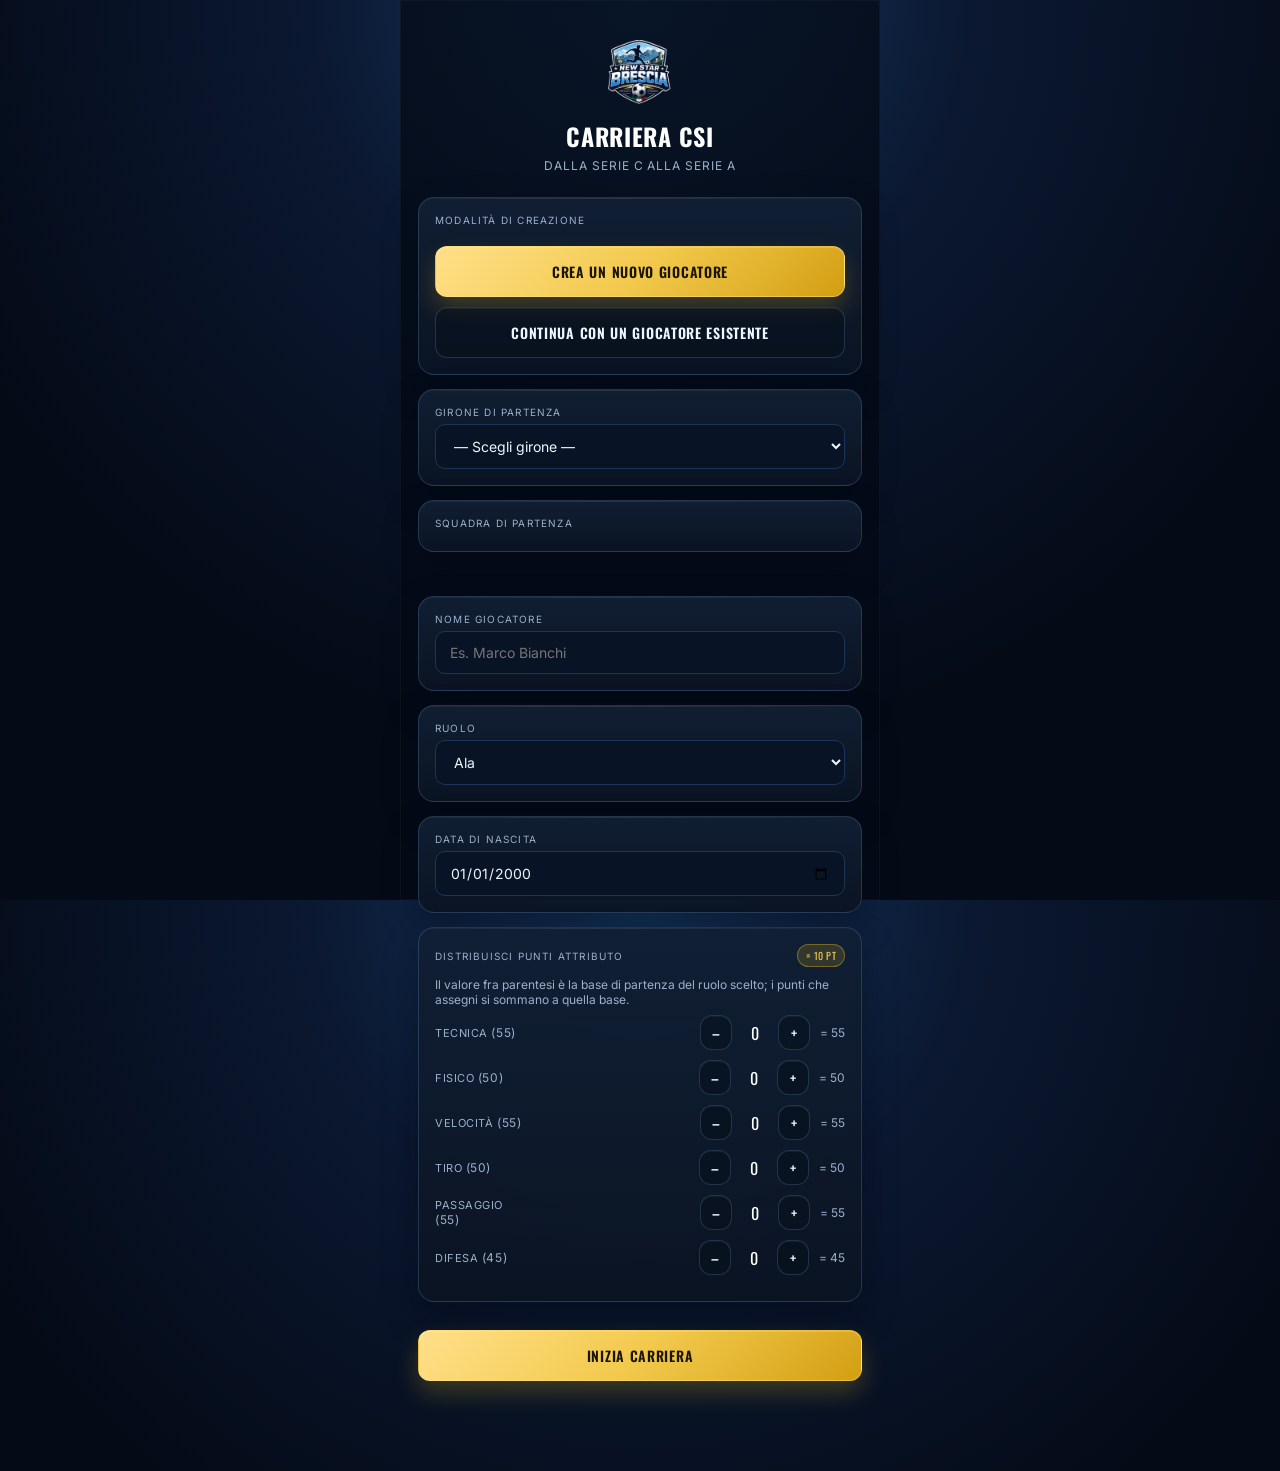
==== commit 0ee5f193: "Add files via upload" ====
--- a/index REV2.html
+++ b/index REV2.html
@@ -70,10 +70,10 @@
   .topbar{ display:flex; align-items:center; justify-content:space-between; padding:12px 18px;
     border-bottom:1px solid rgba(108,161,220,0.24); background:linear-gradient(180deg, rgba(12,26,43,0.96), rgba(9,20,35,0.92));
     position:sticky; top:0; z-index:5; backdrop-filter:blur(10px); box-shadow:0 10px 24px rgba(0,0,0,0.18); }
-  .crest{ width:34px; height:34px; border-radius:10px;
-    background:linear-gradient(135deg, var(--ice), var(--blue) 55%, #103d68);
+  .crest{ width:34px; height:34px;
+    background-image:url('[data-uri]'); background-size:cover; background-position:center; background-color:transparent;
     display:flex; align-items:center; justify-content:center; font-family:'Oswald'; font-weight:700; font-size:12px; color:#fff;
-    box-shadow:0 0 0 1px rgba(98,217,255,0.42), 0 0 18px rgba(98,217,255,0.25); flex-shrink:0; }
+    flex-shrink:0; }
   .brand{ display:flex; align-items:center; gap:10px; min-width:0; }
   .brand-text{ font-family:'Oswald'; font-size:11px; letter-spacing:0.08em; color:var(--ice); white-space:nowrap; overflow:hidden; text-overflow:ellipsis; }
   .brand-text b{ color:#fff; display:block; font-size:13px; letter-spacing:0.03em; white-space:nowrap; overflow:hidden; text-overflow:ellipsis; }
@@ -243,7 +243,7 @@
 
   <div class="topbar" id="topbar" style="display:none;">
     <div class="brand">
-      <div class="crest">C7</div>
+      <div class="crest"></div>
       <div class="brand-text" id="tbTeam">—<b id="tbName">—</b></div>
     </div>
     <div class="topbar-stats">
@@ -255,7 +255,7 @@
   <!-- ===================== CREAZIONE ===================== -->
   <div class="screen active" id="screen-create">
     <div style="text-align:center; margin:20px 0 24px;">
-      <div class="crest" style="width:64px;height:64px;font-size:20px;margin:0 auto 14px;">C7</div>
+      <div class="crest" style="width:64px;height:64px;font-size:20px;margin:0 auto 14px;"></div>
       <h1 style="font-size:24px; color:#fff;">Carriera CSI</h1>
       <div class="subtle" style="letter-spacing:0.08em; margin-top:4px;">DALLA SERIE C ALLA SERIE A</div>
     </div>
@@ -426,6 +426,7 @@
       <div class="subtle" id="matchTeams">— vs —</div>
       <div class="score-line" id="matchScore">0 - 0</div>
       <div class="minute-tag"><span class="dot-live"></span><span id="matchMinute">0'</span></div>
+      <div class="badge gold" id="matchSubBadge" style="display:none; margin-top:8px;">Subentrato dalla panchina</div>
     </div>
     <div class="commentary-log" id="commentaryLog"></div>
     <div id="matchAction"></div>
@@ -539,7 +540,7 @@
   <div class="screen" id="screen-carriera">
     <h2 style="font-size:18px; margin-bottom:14px; color:#fff;">Giocatore</h2>
     <div class="card center-text">
-      <div class="crest" style="width:56px;height:56px;font-size:16px;margin:0 auto 10px;">C7</div>
+      <div class="crest" style="width:56px;height:56px;font-size:16px;margin:0 auto 10px;"></div>
       <div style="font-family:'Oswald'; font-size:20px;" id="carName">—</div>
       <div class="subtle" id="carRole">—</div>
       <div class="badge blue" style="margin-top:8px;" id="carLevel">Lv. 1</div>
@@ -550,11 +551,17 @@
       <button class="tab-btn" data-tab="traguardi" onclick="switchTab('screen-carriera','traguardi')">Traguardi</button>
       <button class="tab-btn" data-tab="storico" onclick="switchTab('screen-carriera','storico')">Storico</button>
       <button class="tab-btn" data-tab="vita" onclick="switchTab('screen-carriera','vita')">Vita da calciatore</button>
+      <button class="tab-btn" data-tab="storia" onclick="switchTab('screen-carriera','storia')">La tua storia</button>
     </div>
 
     <div class="tab-panel active" id="screen-carriera_panoramica">
       <div class="card"><div class="label">Attributi</div><div class="attr-grid" id="carAttrs"></div></div>
       <div class="card"><div class="label">Personalità</div><div id="carPersonalita"></div></div>
+      <div class="card" id="carRitiroCard" style="display:none;">
+        <div class="label">Fine carriera da giocatore</div>
+        <div class="subtle" style="margin-bottom:10px;">Hai l'età per appendere gli scarpini al chiodo e iniziare una carriera da allenatore.</div>
+        <button class="btn warning" onclick="avviaRitiro()">Ritirati e diventa allenatore</button>
+      </div>
     </div>
 
     <div class="tab-panel" id="screen-carriera_statistiche">
@@ -591,7 +598,42 @@
       </div>
     </div>
 
+    <div class="tab-panel" id="screen-carriera_storia">
+      <div class="card"><div class="label">La tua storia</div><div id="carLegacy"></div></div>
+    </div>
+
     <div class="btn-stack"><button class="btn ghost" onclick="showScreen('hub')">Torna alla carriera</button></div>
+  </div>
+
+  <!-- ===================== RITIRO (EPILOGO GIOCATORE) ===================== -->
+  <div class="screen" id="screen-ritiro">
+    <h2 style="font-size:18px; margin-bottom:14px;">Fine di una carriera</h2>
+    <div class="card"><div class="label">Statistiche finali da giocatore</div><div id="ritiroStats"></div></div>
+    <div class="card"><div class="label">Le connessioni che ti porti dietro</div><div id="ritiroConnessioni"></div></div>
+    <div class="btn-stack" style="margin-top:16px;">
+      <button class="btn gold" onclick="iniziaCarrieraAllenatore()">Inizia la carriera da allenatore</button>
+    </div>
+  </div>
+
+  <!-- ===================== ALLENATORE ===================== -->
+  <div class="screen" id="screen-allenatore">
+    <h2 style="font-size:18px; margin-bottom:4px;">Panchina</h2>
+    <div class="subtle" style="margin-bottom:14px;" id="allenatoreSquadra">—</div>
+    <div class="card">
+      <div class="row"><div class="label" style="margin:0;">Prossimo impegno</div></div>
+      <div style="font-family:'Oswald'; font-size:16px; margin-top:6px;" id="allenatoreProssima">—</div>
+      <div class="subtle" style="margin-top:6px;" id="allenatoreReputazione">—</div>
+    </div>
+    <div class="label">Tattica per la prossima gara</div>
+    <div class="card" id="allenatoreTattiche"></div>
+    <div class="btn-stack">
+      <button class="btn" onclick="avanzaGiornataAllenatore()">Gioca la giornata</button>
+    </div>
+    <div class="label" style="margin-top:14px;">Classifica</div>
+    <div class="card" style="padding:8px 10px;">
+      <table><thead><tr><th>#</th><th>Squadra</th><th class="center">PT</th><th class="center">G</th></tr></thead>
+      <tbody id="allenatoreClassifica"></tbody></table>
+    </div>
   </div>
 
   <!-- ===================== FINE STAGIONE ===================== -->
@@ -953,6 +995,15 @@
   if (!entry || !entry.rosa || entry.rosa.length === 0) return null;
   return entry.rosa;
 }
+// Se la carriera è iniziata scegliendo "continua con un giocatore esistente", quella riga della
+// rosa reale ORA SEI TU: va tolta dal pool NPC ovunque si peschino compagni/rivali dalla rosa reale
+// della squadra d'origine, altrimenti il gioco può scegliere te stesso come tuo compagno o rivale.
+function rosaSenzaGiocatoreReale(rosa, nomeSquadra) {
+  const origine = state && state.giocatoreRealeOrigine;
+  if (!rosa || !origine || origine.squadra !== nomeSquadra) return rosa;
+  const filtrata = rosa.filter(g => g.nome !== origine.nome);
+  return filtrata.length ? filtrata : null;
+}
 function getForzaSquadra(nomeSquadra) {
   const entry = Object.values(DB_SQUADRE).find(s => s.nome === nomeSquadra);
   return entry ? entry.forza : 50;
@@ -974,20 +1025,30 @@
   const map = { POR: 'Portiere', DIF: 'Difensore', CEN: 'Regista', ALA: 'Ala', ATT: 'Attaccante' };
   return map[ruoloDB] || 'Ala';
 }
-/* Compagni di squadra reali (o generati se la rosa non è in DB) usati nel match */
+/* Compagni di squadra reali (o generati se la rosa non è in DB) usati nel match.
+   Un nominativo per reparto (portiere/difesa/centrocampo/attacco) invece dei soli 2 di prima,
+   così i momenti di partita possono coinvolgere e far crescere l'affinità con più persone diverse
+   invece di sempre le stesse due — vedi applyChoiceOutcome() per come vengono usati. */
 function sceglieCompagni(nomeSquadra){
-  const rosa = getRosaReale(nomeSquadra);
-  let attacco, difesa;
+  const rosa = rosaSenzaGiocatoreReale(getRosaReale(nomeSquadra), nomeSquadra);
+  const nomeGenerato = ()=> `${NOMI_POOL[rand(0,NOMI_POOL.length-1)]} ${COGNOMI_POOL[rand(0,COGNOMI_POOL.length-1)]}`;
+  const forzaBase = getForzaSquadra(nomeSquadra) || 60;
+  const generato = ruolo => ({ nome: nomeGenerato(), ruolo, ovr: clamp(Math.round(forzaBase)+rand(-5,5),40,90) });
+  let portiere, difesa, centrocampo, attacco;
   if(rosa && rosa.length){
     const reparto = ruolo => rosa.filter(g=>g.ruolo===ruolo).sort((a,b)=>b.ovr-a.ovr)[0];
-    attacco = reparto('ATT') || reparto('CEN') || rosa[0];
-    difesa = reparto('DIF') || reparto('POR') || rosa[0];
-  }
-  const nomeGenerato = ()=> `${NOMI_POOL[rand(0,NOMI_POOL.length-1)]} ${COGNOMI_POOL[rand(0,COGNOMI_POOL.length-1)]}`;
-  const forzaBase = getForzaSquadra(nomeSquadra) || 60;
-  if(!attacco) attacco = { nome: nomeGenerato(), ruolo:'ATT', ovr: clamp(Math.round(forzaBase)+rand(-5,5),40,90) };
-  if(!difesa) difesa = { nome: nomeGenerato(), ruolo:'DIF', ovr: clamp(Math.round(forzaBase)+rand(-5,5),40,90) };
-  return { attacco, difesa };
+    portiere = reparto('POR');
+    difesa = reparto('DIF');
+    centrocampo = reparto('CEN') || reparto('ALA');
+    attacco = reparto('ATT');
+  }
+  if(!portiere) portiere = generato('POR');
+  if(!difesa) difesa = generato('DIF');
+  if(!centrocampo) centrocampo = generato('CEN');
+  // L'attacco cade sul centrocampista solo se la rosa non ha proprio un attaccante distinto:
+  // meglio riusare un nome già scelto che generarne uno a caso senza motivo.
+  if(!attacco) attacco = (rosa && rosa.length) ? centrocampo : generato('ATT');
+  return { portiere, difesa, centrocampo, attacco };
 }
 
 /* ====== SISTEMA ECONOMICO: LAVORO ====== */
@@ -1102,6 +1163,8 @@
   if(id==='territorio'){ territorioAreaSel = null; renderTerritorio(); }
   if(id==='shop') renderShop();
   if(id==='telefono'){ telefonoConversazioneSel = null; renderTelefono(); }
+  if(id==='ritiro') renderRitiro();
+  if(id==='allenatore' && state.allenatore && state.allenatore.squadra) renderAllenatore();
   if(id==='formazione') renderFormazione();
   if(id==='investimenti') renderInvestimenti();
   // Prima "Torna all'hub" (da Classifica/Scheda giocatore/Coppa) riportava alla hub senza
@@ -1434,11 +1497,43 @@
     // Memoria relazionale (Fase A): registro di persone con identità stabile (mister, procuratore,
     // compagni reali dalla rosa) e storico narrativo, separato dai 3 numeri aggregati già esistenti
     // in relazioni.*. Vedi registraPersona()/registraEventoPersona().
-    persone: {}
+    persone: {},
+    // Timeline legacy "La tua storia" (Fase F): a differenza di diario (troncato a 60 voci, pensato
+    // per la cronaca recente) qui si registrano solo i momenti che contano per raccontare l'intera
+    // carriera — traguardi, eventi relazionali di grande impatto, tappe di stagione — così arriva
+    // intatta fino a fine carriera. Vedi registraLegacy().
+    legacy: [],
+    // 'giocatore' finché si gioca in campo; 'allenatore' dopo il ritiro (Fase G). Nessun secondo
+    // oggetto stato parallelo per il giocatore: la carriera da giocatore resta tutta in state come
+    // sempre, congelata; allenatore è un oggetto separato che si attiva solo dopo avviaRitiro().
+    modalita: 'giocatore',
+    allenatore: null,
+    // Se la carriera nasce da "continua con un giocatore esistente", questa è la riga della rosa
+    // reale che TU hai sostituito: va esclusa ovunque si peschino compagni/rivali dalla rosa reale
+    // della squadra d'origine (vedi rosaSenzaGiocatoreReale), altrimenti puoi ritrovarti come tuo
+    // stesso compagno di squadra o rivale interno.
+    giocatoreRealeOrigine: modalitaCreazione==='esistente' ? {nome:selectedRealPlayer.nome, squadra:selectedStartTeam} : null,
+    // Sistema procuratore/agente: identità con archetipo (Amico/Cacciatore/Calcolatore) e due
+    // numeri propri (trust/influence), aggiuntivo rispetto a relazioni.procuratore e alla persona
+    // 'PROCURATORE' già esistenti (che restano invariati) — guida le scelte di AGENT_EVENTS.
+    // agent:null significa "diventato autosufficiente" (l'ha licenziato), vedi agent_fine_stagione.
+    agent: { name:"Gino 'Il Calibra' Baresi", type:'Cacciatore', trust:50, influence:60 },
+    // Sistema famiglia: armonia/supporto propri, aggiuntivi rispetto alla persona 'FAMIGLIA' già
+    // esistente (che resta invariata) — guida le scelte di FAMILY_EVENTS.
+    family: { harmony:60, support:50, focus:'Tradizionale' },
+    // Rete sociale: nessuna nuova struttura, le conoscenze vivono in state.persone (ruolo:'conoscenza')
+    // come compagni/rivali/agente/famiglia. Questo flag segna solo se l'evento speciale "rete
+    // consolidata" è già comparso una volta (vedi social_rete_consolidata).
+    reteConsolidataMostrata: false,
+    // Gruppi sociali dello spogliatoio: unica struttura nuova, solo l'appartenenza del
+    // protagonista. Le persone (chi appartiene a quale gruppo) restano in state.persone con un
+    // campo gruppo aggiuntivo, stesso pattern di squadraOrigine/fonte — nessun registro parallelo.
+    gruppoSociale: { principale: null, secondari: [] }
   };
   const season = buildTierSeason(state.lega, teamName());
   state.calendario = season.calendario; state.classifica = season.classifica;
   addDiario(`Firmi il primo contratto professionistico con ${teamName()} (${LEAGUES[state.lega].label}).`);
+  registraLegacy('carriera', `Debutto professionistico con ${teamName()} (${LEAGUES[state.lega].label}).`);
   registraPersona('MISTER', { nome:'Il mister', ruolo:'mister' });
   registraPersona('PROCURATORE', { nome:'Il procuratore', ruolo:'procuratore' });
   registraPersona('FAMIGLIA', { nome:'La tua famiglia', ruolo:'famiglia' });
@@ -1707,6 +1802,16 @@
   state.diario.unshift({giornata:state.giornata, stagione:state.stagione, testo:text});
   if(state.diario.length>60) state.diario.pop();
 }
+/* ---------- TIMELINE LEGACY "LA TUA STORIA" (Fase F) ----------
+   Estende il concetto di diario invece di duplicarlo: stesso shape {stagione, giornata, testo},
+   ma qui si registrano solo i momenti che devono sopravvivere a fine carriera (diario è troncato a
+   60 voci per restare leggero come cronaca recente). Nessun salvataggio "a parte": vive dentro
+   state, quindi persiste già automaticamente col save() esistente a ogni azione — è questo il senso
+   di "salvata automaticamente" richiesto, non un secondo meccanismo di persistenza. */
+function registraLegacy(tipo, testo){
+  state.legacy.unshift({ stagione:state.stagione, giornata:state.giornata, tipo, testo });
+  if(state.legacy.length>200) state.legacy.pop();
+}
 
 /* ---------- MEMORIA RELAZIONALE (Fase A del sistema "personaggi") ----------
    I 3 numeri aggregati in state.relazioni (mister/procuratore/compagni) restano invariati e
@@ -1740,12 +1845,75 @@
   if(impatto) p.affinita = clamp(p.affinita+impatto, 0, 100);
   if(tratto && !p.tratti.includes(tratto)) p.tratti.push(tratto);
   if(Math.abs(impatto)>=NOTIFICA_SOGLIA_IMPATTO) p.nonLetti = (p.nonLetti||0)+1;
+  // Soglia più alta di quella "notifica" del Telefono: nella storia della carriera entrano solo i
+  // momenti relazionali davvero grandi, non ogni singolo evento con un minimo di impatto.
+  if(Math.abs(impatto)>=8) registraLegacy('relazione', `${p.nome}: ${testo}`);
 }
 // Id stabile per un compagno reale: stessa persona finché si resta nella stessa squadra (sceglieCompagni
 // prende sempre il miglior ATT/DIF della rosa reale corrente), ricostruibile identico se si torna in
 // quella squadra in futuro (stesso nome, stessa squadra → stesso id).
 function idPersonaCompagno(nome, squadra){
   return 'COMPAGNO_' + squadra + '_' + nome;
+}
+/* ---------- RETE SOCIALE (SOCIAL_EVENTS) ----------
+   Nessuna nuova struttura: le conoscenze extra-campo sono persone come le altre in state.persone
+   (stesso registraPersona/registraEventoPersona di compagni/rivali/agente/famiglia), con
+   ruolo:'conoscenza' a distinguerle. Il "livello di relazione" è l'affinita già esistente, le
+   "opportunità sbloccate" sono i tratti[] già esistenti (stesso campo usato altrove per i badge).
+   Fonte dei nomi: DB_SQUADRE via getRosaReale/rosaSenzaGiocatoreReale, stessa base dati già usata
+   da sceglieCompagni()/migliorGiocatoreRuolo(), mai un secondo database di persone. */
+function idConoscenza(nome, squadra){
+  return 'CONOSCENZA_' + squadra + '_' + nome;
+}
+function registraConoscenza(nome, squadra, fonte){
+  const id = idConoscenza(nome, squadra);
+  registraPersona(id, { nome, ruolo:'conoscenza', squadraOrigine:squadra, fonte });
+  return id;
+}
+// Un giocatore reale a caso dalla rosa di una squadra (compagno o avversario), escludendo te
+// stesso se hai iniziato la carriera da giocatore esistente in quella squadra — stessa esclusione
+// già usata da sceglieCompagni()/migliorGiocatoreRuolo().
+function pescaGiocatoreCasuale(nomeSquadra){
+  const rosa = rosaSenzaGiocatoreReale(getRosaReale(nomeSquadra), nomeSquadra);
+  if(!rosa || !rosa.length) return null;
+  return rosa[rand(0, rosa.length-1)];
+}
+function contaConoscenze(s){
+  return Object.values(s.persone).filter(p=>p.ruolo==='conoscenza').length;
+}
+/* ---------- GRUPPI SOCIALI DELLO SPOGLIATOIO ----------
+   Nessun registro parallelo: le persone che appartengono a un gruppo restano in state.persone
+   con un campo gruppo aggiuntivo (stesso pattern di squadraOrigine/fonte). L'unica struttura nuova
+   è l'appartenenza del protagonista stesso (state.gruppoSociale), perché non esiste altrove. */
+const GRUPPI_SOCIALI = [
+  { id:'veterani', nome:'I Veterani', desc:'Giocatori esperti, legati da anni al calcio locale.' },
+  { id:'birra', nome:'Il Gruppo della Birra', desc:'Compagni con una vita sociale intensa fuori dal campo.' },
+  { id:'ambiziosi', nome:'Gli Ambiziosi', desc:'Giocatori che vogliono crescere e puntano a categorie superiori.' },
+  { id:'locali', nome:'I Locali', desc:'Giocatori molto legati al territorio, con una rete sociale ampia.' },
+  { id:'ex', nome:'Gli Ex', desc:'Giocatori che hanno girato molte squadre, con contatti ovunque.' },
+];
+// Appartenenza emergente: nessuna formula complessa, un piccolo peso su età/personalità
+// dominante/ruolo (tutti già calcolabili con funzioni esistenti). Idempotente: se principale è
+// già assegnato lo restituisce senza ricalcolare — l'appartenenza resta stabile nel tempo, finché
+// non cambia squadra (vedi accettaOfferta). Chiamata lazy dentro l'applica del primo evento di
+// gruppo che capita, non forzata a ogni giornata.
+function assegnaGruppoEmergente(s){
+  if(s.gruppoSociale.principale) return s.gruppoSociale.principale;
+  const eta = calcolaEta(s);
+  const dist = personalitaDistribuzione(s);
+  const pesi = { veterani:1, birra:1, ambiziosi:1, locali:1, ex:1 };
+  if(eta!==null){ if(eta>=32) pesi.veterani+=3; else if(eta<24) pesi.ambiziosi+=2; }
+  if(dist.dominante==='trascinatore') pesi.birra+=2;
+  if(dist.dominante==='individualista') pesi.ambiziosi+=2;
+  if(dist.dominante==='ragionatore'){ pesi.veterani+=1; pesi.locali+=1; }
+  if(s.role==='Attaccante' || s.role==='Ala') pesi.ambiziosi+=1;
+  const tot = Object.values(pesi).reduce((a,b)=>a+b,0);
+  let r = Math.random()*tot;
+  let scelto = 'birra';
+  for(const k of Object.keys(pesi)){ r -= pesi[k]; if(r<=0){ scelto=k; break; } }
+  s.gruppoSociale.principale = scelto;
+  registraLegacy('gruppo', `Ti ritrovi parte del gruppo "${GRUPPI_SOCIALI.find(g=>g.id===scelto).nome}" nello spogliatoio.`);
+  return scelto;
 }
 
 /* ---------- RIVALITÀ DINAMICHE (Fase C) ----------
@@ -1770,7 +1938,7 @@
 function trovaRivaleInterno(s){ return Object.values(s.persone).find(p=>p.sottotipo==='compagno_interno') || null; }
 function trovaRivaleEsterno(s, squadra){ return Object.values(s.persone).find(p=>p.sottotipo==='avversario_esterno' && p.squadraOrigine===squadra) || null; }
 function migliorGiocatoreRuolo(nomeSquadra, ruoloInterno){
-  const rosa = getRosaReale(nomeSquadra);
+  const rosa = rosaSenzaGiocatoreReale(getRosaReale(nomeSquadra), nomeSquadra);
   if(!rosa) return null;
   const ruoloDB = RUOLO_INTERNO_TO_DB[ruoloInterno] || 'ALA';
   return rosa.filter(g=>g.ruolo===ruoloDB).sort((a,b)=>b.ovr-a.ovr)[0] || null;
@@ -1781,6 +1949,153 @@
 function squadraAppenaAffrontata(s){
   const idx = s.giornata-2;
   return (idx>=0 && s.calendario[idx]) ? s.calendario[idx].nome : null;
+}
+
+/* ---------- RITIRO → ALLENATORE (Fase G) ----------
+   La più grande e isolata delle fasi, come da richiesta: si attiva solo a fine carriera (età>=33,
+   voluttario) e non tocca in nessun modo lo stato della carriera da giocatore, che resta congelato
+   in state (gol/assist/livello/reputazione restano lì, semplicemente non cambiano più).
+   Il "passato da giocatore che influenza reputazione/spogliatoio/relazioni" richiesto è
+   implementato come le 20 CONNESSIONI PRATICHE: si leggono le persone già raccolte in state.persone
+   durante tutta la carriera (Fase A-D: mister, procuratore, ex allenatore, famiglia, compagni reali,
+   rivali interni/esterni) e si trasforma la loro affinità in un effetto concreto sulla nuova
+   carriera da allenatore (reputazione iniziale, aiuto/ostacolo nel trovare il primo incarico) —
+   nessun dato nuovo inventato, solo lettura di ciò che si è già costruito.
+   Lean deliberato: il motore delle partite da allenatore NON è un nuovo motore. Riusa esattamente
+   simSquadra()/applyResultToClassifica() già esistenti (già usati per simulare ogni fixture delle
+   ALTRE squadre di un girone ogni giornata) — da allenatore, la "propria" squadra viene semplicemente
+   simulata con quello stesso motore invece di giocata scelta per scelta. Tattica settimanale =
+   stesso pattern dati-motore di TRAININGS (un piccolo modificatore di forza, non un sistema tattico
+   completo). Gestione staff/rosa/scouting NON è in scope di questa fase: è un'estensione futura
+   esplicitamente fuori da questo MVP, non un'omissione silenziosa. */
+const ETA_MINIMA_RITIRO = 33;
+function generaConnessioniAllenatore(s){
+  const persone = Object.values(s.persone)
+    .sort((a,b)=> Math.abs(b.affinita-50) - Math.abs(a.affinita-50))
+    .slice(0,20);
+  return persone.map(p=>{
+    let effetto, delta;
+    if(p.affinita>=70){ effetto = 'alleato: ti apre una porta nel mondo del calcio'; delta = 3; }
+    else if(p.affinita>=55){ effetto = 'conoscenza cordiale: una buona parola quando serve'; delta = 1; }
+    else if(p.affinita>=35){ effetto = 'conoscenza neutra'; delta = 0; }
+    else if(p.affinita>=20){ effetto = 'rapporto freddo: non ti aiuta, ma non ti ostacola'; delta = -1; }
+    else { effetto = 'ostacolo: la voce che gira su di te non è delle migliori'; delta = -3; }
+    return { id:p.id, nome:p.nome, ruoloOrigine:p.ruolo, affinita:p.affinita, effetto, delta };
+  });
+}
+function eleggibileRitiro(s){ const eta = calcolaEta(s); return eta!=null && eta>=ETA_MINIMA_RITIRO; }
+function avviaRitiro(){
+  if(!eleggibileRitiro(state)) return;
+  const connessioni = generaConnessioniAllenatore(state);
+  const bonusConnessioni = connessioni.reduce((tot,c)=>tot+c.delta, 0);
+  state.allenatore = {
+    connessioni,
+    reputazioneAllenatore: clamp(30 + Math.round(state.reputazione*0.3) + bonusConnessioni, 10, 90),
+    squadra: null, lega: null, calendario: [], classifica: [], giornata: 1, stagione: 1,
+    tatticaAttuale: null, vittorie:0, pareggi:0, sconfitte:0
+  };
+  state.modalita = 'allenatore';
+  registraLegacy('ritiro', `Appendi gli scarpini al chiodo dopo una carriera da giocatore. Inizia un nuovo capitolo, in panchina.`);
+  save();
+  renderRitiro();
+  showScreen('ritiro');
+}
+function iniziaCarrieraAllenatore(){
+  const rep = state.allenatore.reputazioneAllenatore;
+  // Stessa logica di partenza della creazione personaggio: reputazione alta → si parte da una lega
+  // più alta, coerente col percorso appena concluso da giocatore.
+  const lega = rep>=65 ? 'B' : (rep>=40 ? 'C' : 'C');
+  const pool = LEAGUES[lega].pool;
+  const squadra = pool[rand(0, pool.length-1)];
+  const season = buildTierSeason(lega, squadra);
+  state.allenatore.lega = lega;
+  state.allenatore.squadra = squadra;
+  state.allenatore.calendario = season.calendario;
+  state.allenatore.classifica = season.classifica;
+  state.allenatore.giornata = 1;
+  save();
+  renderAllenatore();
+  showScreen('allenatore');
+}
+const TATTICHE_ALLENATORE = [
+  { id:'equilibrato', label:'Equilibrato', desc:'Nessun rischio particolare.', modifier:0 },
+  { id:'offensivo', label:'Gioco offensivo', desc:'Più occasioni create, ma ti esponi in contropiede.', modifier:3 },
+  { id:'difensivo', label:'Blocco basso', desc:'Squadra più corta e prudente, meno spettacolo.', modifier:-1 },
+];
+function scegliTatticaAllenatore(id){ state.allenatore.tatticaAttuale = id; save(); renderAllenatore(); }
+function avanzaGiornataAllenatore(){
+  const al = state.allenatore;
+  const opp = al.calendario[al.giornata-1];
+  if(!opp){ nuovaStagioneAllenatore(); return; }
+  const tattica = TATTICHE_ALLENATORE.find(t=>t.id===al.tatticaAttuale) || TATTICHE_ALLENATORE[0];
+  const forzaMia = (getForzaSquadra(al.squadra)||55) + Math.round(al.reputazioneAllenatore*0.1) + tattica.modifier;
+  // applyResultToClassifica() legge/scrive sempre state.classifica: si scambia temporaneamente col
+  // campionato allenatore (stessa forma dati, stesso motore, nessuna riscrittura della funzione).
+  const oldClassifica = state.classifica; state.classifica = al.classifica;
+  const r = simSquadra(forzaMia, opp.forza);
+  applyResultToClassifica(opp.nome, r.mieiGol, r.oppGol);
+  al.classifica = state.classifica; state.classifica = oldClassifica;
+  if(r.mieiGol>r.oppGol){ al.vittorie++; al.reputazioneAllenatore = clamp(al.reputazioneAllenatore+2,0,100); }
+  else if(r.mieiGol<r.oppGol){ al.sconfitte++; al.reputazioneAllenatore = clamp(al.reputazioneAllenatore-2,0,100); }
+  else { al.pareggi++; }
+  // Ritrovare un ex compagno/rivale ora dall'altra parte del campo, da avversari o colleghi: stesso
+  // registro state.persone della carriera da giocatore, mai un dato nuovo.
+  const connessioneRitrovata = al.connessioni.find(c=>{
+    const p = state.persone[c.id];
+    return p && p.squadraOrigine===opp.nome;
+  });
+  const rigaLog = connessioneRitrovata
+    ? `G${al.giornata}: ${al.squadra} ${r.mieiGol}-${r.oppGol} ${opp.nome}. Ritrovi ${connessioneRitrovata.nome}, che conosci dai tempi da giocatore.`
+    : `G${al.giornata}: ${al.squadra} ${r.mieiGol}-${r.oppGol} ${opp.nome}.`;
+  addDiario(rigaLog);
+  al.giornata++;
+  save();
+  if(al.giornata > al.calendario.length){ renderFineStagioneAllenatore(); showScreen('allenatore'); return; }
+  renderAllenatore();
+}
+function nuovaStagioneAllenatore(){
+  const al = state.allenatore;
+  al.stagione++;
+  const season = buildTierSeason(al.lega, al.squadra);
+  al.calendario = season.calendario; al.classifica = season.classifica; al.giornata = 1;
+  save();
+  renderAllenatore();
+}
+function renderRitiro(){
+  const al = state.allenatore;
+  document.getElementById('ritiroStats').innerHTML = `
+    <div class="attr-grid">
+      <div class="attr"><div class="attr-name">Gol carriera</div><div class="attr-val">${state.carriera.gol}</div></div>
+      <div class="attr"><div class="attr-name">Assist carriera</div><div class="attr-val">${state.carriera.assist}</div></div>
+      <div class="attr"><div class="attr-name">Livello raggiunto</div><div class="attr-val">${state.livello}</div></div>
+      <div class="attr"><div class="attr-name">Reputazione finale</div><div class="attr-val" style="color:var(--gold);">${state.reputazione}%</div></div>
+    </div>`;
+  document.getElementById('ritiroConnessioni').innerHTML = al.connessioni.length ? al.connessioni.map(c=>
+    `<div class="diario-entry"><b>${c.nome}</b>${PERSONA_RUOLO_LABEL[c.ruoloOrigine]||c.ruoloOrigine} — ${c.effetto}</div>`
+  ).join('') : `<div class="subtle">Una carriera vissuta soprattutto in campo: nessuna connessione particolare da portare con te.</div>`;
+}
+function renderAllenatore(){
+  const al = state.allenatore;
+  document.getElementById('allenatoreSquadra').textContent = `${al.squadra} · Serie ${al.lega} · Stagione ${al.stagione}`;
+  document.getElementById('allenatoreReputazione').textContent = `Reputazione da allenatore: ${al.reputazioneAllenatore}%`;
+  const opp = al.calendario[al.giornata-1];
+  document.getElementById('allenatoreProssima').textContent = opp ? `Giornata ${al.giornata}/${al.calendario.length} · vs ${opp.nome}` : 'Fine stagione';
+  const tatBox = document.getElementById('allenatoreTattiche'); tatBox.innerHTML = '';
+  TATTICHE_ALLENATORE.forEach(t=>{
+    const el = document.createElement('div');
+    el.className = 'choice-card'; el.style.marginBottom = '8px';
+    if(al.tatticaAttuale===t.id) el.style.borderColor = 'var(--gold)';
+    el.onclick = ()=> scegliTatticaAllenatore(t.id);
+    el.innerHTML = `<div class="choice-title">${t.label}</div><div class="choice-meta"><span>${t.desc}</span></div>`;
+    tatBox.appendChild(el);
+  });
+  const classBody = document.getElementById('allenatoreClassifica');
+  classBody.innerHTML = al.classifica.map((sq,i)=>`<tr${sq.me?' class="me"':''}><td>${i+1}</td><td>${sq.nome}</td><td class="center">${sq.pt}</td><td class="center">${sq.g}</td></tr>`).join('');
+}
+function renderFineStagioneAllenatore(){
+  addDiario(`Stagione ${state.allenatore.stagione} da allenatore conclusa con ${state.allenatore.squadra}: ${state.allenatore.vittorie}V ${state.allenatore.pareggi}N ${state.allenatore.sconfitte}P.`);
+  registraLegacy('allenatore', `Stagione ${state.allenatore.stagione} in panchina al ${state.allenatore.squadra}: ${state.allenatore.vittorie}V ${state.allenatore.pareggi}N ${state.allenatore.sconfitte}P.`);
+  nuovaStagioneAllenatore();
 }
 
 /* ---------- TELEFONO DEL CALCIATORE (Fase B) ----------
@@ -1856,7 +2171,7 @@
   // seduta di tiro/finalizzazione, quindi qui l'asse "allenamento" non alimenta l'individualista —
   // resta comunque ben coperto da azioni in campo, shop ed eventi extra-campo.
   {id:'tattico', label:'Lavoro tattico di squadra', desc:'+Difesa, +Tiro · -10 energia', apply:s=>{ s.attr.difesa=clamp(s.attr.difesa+1,0,99); s.attr.tiro=clamp(s.attr.tiro+1,0,99); s.energia=clamp(s.energia-10,0,100); s.forma=clamp(s.forma+3,0,100); s.personalita.ragionatore++; }},
-  {id:'riposo', label:'Riposo e recupero', desc:'+Energia, +Morale', apply:s=>{ s.energia=clamp(s.energia+40,0,100); s.morale=clamp(s.morale+8,0,100); }},
+  {id:'riposo', label:'Riposo e recupero', desc:'+Energia, +Morale', apply:s=>{ s.energia=clamp(s.energia+45,0,100); s.morale=clamp(s.morale+8,0,100); }},
 ];
 
 /* La scelta di preparazione settimanale resta modificabile finché non si procede (partita/
@@ -2709,16 +3024,255 @@
   { id:'beneficenza_territorio', condizione:s=>s.reputazione>=35, testo:"Un'associazione del territorio ti chiede di partecipare a un evento di beneficenza locale, proprio nel tuo giorno di riposo.", scelte:[
       {label:"Partecipi con piacere", applica:s=>{ s.reputazione=clamp(s.reputazione+4,0,100); s.energia=clamp(s.energia-8,0,100); s.personalita.trascinatore++; }, esito:"Una mattinata che lascia il segno, ben oltre il campo da gioco."},
       {label:"Rifiuti, ti serve riposare davvero", applica:s=>{ s.energia=clamp(s.energia+5,0,100); s.reputazione=clamp(s.reputazione-1,0,100); s.personalita.ragionatore++; }, esito:"Ti prendi cura di te stesso: nessuno può biasimarti."}]},
+  /* ---------- AGENT_EVENTS: sistema procuratore/agente (state.agent) ----------
+     Stesso motore EVENTS/pickEvent/showEvent di sopra (nessun secondo picker): 8 eventi con
+     condizione:s=>s.agent&&... così, se il giocatore lo licenzia (vedi agent_fine_stagione),
+     smettono semplicemente di comparire — "diventare autosufficiente" senza un flag separato.
+     Ogni evento tocca s.agent.trust (il rapporto con l'agente in sé) e, dove ha senso, anche
+     relazioni.procuratore/persone.PROCURATORE già esistenti, per restare coerente col resto del
+     gioco invece di aprire una seconda contabilità isolata. */
+  { id:'agent_cambio_maglia', condizione:s=>{
+      if(!s.agent) return false;
+      const pausa = finestraPausaInvernale(s.stagione);
+      const d = dataGiornata(s.stagione, s.giornata);
+      return d.getTime() >= pausa.inizio.getTime()-14*86400000 && d.getTime() <= pausa.fine.getTime()+14*86400000;
+    }, testo:s=>`${s.agent.name} ti chiama: "Nel mercato di riparazione girano un paio di squadre interessate a te. Vuoi che muova qualche filo?"`, scelte:[
+      {label:"Sì, tienimi aperte le porte", applica:s=>{ s.agent.trust=clamp(s.agent.trust+4,0,100); s.relazioni.procuratore=clamp(s.relazioni.procuratore+2,0,100); s.morale=clamp(s.morale+3,0,100); s.personalita.individualista++; registraEventoPersona('PROCURATORE',{tipo:'mercato', testo:'Gli dai mandato di sondare il mercato di riparazione per te.', impatto:2}); }, esito:"L'agente si mette al lavoro: qualche voce di mercato inizia a circolare sul tuo conto."},
+      {label:"No, voglio restare concentrato qui", applica:s=>{ s.agent.trust=clamp(s.agent.trust-2,0,100); s.relazioni.mister=clamp(s.relazioni.mister+3,0,100); s.personalita.ragionatore++; }, esito:"Resti fedele alla maglia: il mister apprezza, l'agente un po' meno."}]},
+  { id:'agent_cena_rappresentanza', condizione:s=>s.agent && s.agent.trust>=35, testo:s=>`${s.agent.name} ti invita a una cena di rappresentanza da Mario, con procuratori e dirigenti di altre squadre.`, scelte:[
+      {label:"Ci vai e fai buona impressione", applica:s=>{ s.agent.trust=clamp(s.agent.trust+5,0,100); s.agent.influence=clamp(s.agent.influence+3,0,100); s.reputazione=clamp(s.reputazione+2,0,100); s.energia=clamp(s.energia-6,0,100); s.personalita.trascinatore++; }, esito:"Una serata di pubbliche relazioni: l'agente ne esce con qualche contatto in più."},
+      {label:"Ci vai ma resti sulle tue", applica:s=>{ s.agent.trust=clamp(s.agent.trust+1,0,100); s.morale=clamp(s.morale+2,0,100); s.personalita.ragionatore++; }, esito:"Presenzi senza strafare: la serata passa senza infamia e senza lode."},
+      {label:"Declini, non fa per te", applica:s=>{ s.agent.trust=clamp(s.agent.trust-4,0,100); s.energia=clamp(s.energia+4,0,100); s.personalita.individualista++; }, esito:"L'agente resta un po' deluso, ma tu preferisci i fatti alle apparenze."}]},
+  { id:'agent_provino_eccellenza', condizione:s=>s.agent && s.agent.influence>=45 && s.reputazione<75, testo:s=>`${s.agent.name} ti organizza a sorpresa un provino con un club di Eccellenza, per farti valutare da occhi esterni.`, scelte:[
+      {label:"Ci vai e ti metti alla prova", applica:s=>{ const esito = rand(1,100) <= 45+Math.round((s.reputazione-50)*0.3); if(esito){ s.reputazione=clamp(s.reputazione+5,0,100); s.agent.trust=clamp(s.agent.trust+4,0,100); } else { s.morale=clamp(s.morale-3,0,100); s.agent.trust=clamp(s.agent.trust+1,0,100); } s.personalita.individualista++; }, esito:"Il provino è andato come è andato: controlla come si sono mosse reputazione e morale."},
+      {label:"Rifiuti, non vuoi rischiare la tua posizione attuale", applica:s=>{ s.agent.trust=clamp(s.agent.trust-3,0,100); s.relazioni.mister=clamp(s.relazioni.mister+2,0,100); s.personalita.ragionatore++; }, esito:"Preferisci la sicurezza di un posto certo a un salto nel buio."}]},
+  { id:'agent_rimborso_spese', condizione:s=>!!s.agent, testo:s=>`${s.agent.name} vuole battere i pugni con la dirigenza per farti alzare il rimborso spese mensile.`, scelte:[
+      {label:"Dagli mandato di trattare duro", applica:s=>{ if(Math.random()<0.55){ s.finanze.compensoSportivo=Math.round((s.finanze.compensoSportivo||0)*1.15)+10; s.agent.trust=clamp(s.agent.trust+5,0,100); } else { s.relazioni.mister=clamp(s.relazioni.mister-4,0,100); s.agent.trust=clamp(s.agent.trust-2,0,100); } s.personalita.individualista++; }, esito:"La trattativa si è chiusa in un modo o nell'altro: controlla compenso sportivo e rapporto col mister."},
+      {label:"Meglio non tirare troppo la corda", applica:s=>{ s.agent.trust=clamp(s.agent.trust-2,0,100); s.relazioni.mister=clamp(s.relazioni.mister+2,0,100); s.personalita.ragionatore++; }, esito:"Preferisci non forzare la mano con la dirigenza."}]},
+  { id:'agent_articolo_giornale', condizione:s=>s.agent && s.reputazione>=40, testo:"Il Giornale di Brescia ti dedica un articolo, chiedendo all'agente qualche dichiarazione sul tuo conto.", scelte:[
+      {label:"Lasci che l'agente parli a nome tuo", applica:s=>{ s.agent.trust=clamp(s.agent.trust+3,0,100); s.reputazione=clamp(s.reputazione+3,0,100); s.personalita.ragionatore++; }, esito:"Le sue parole misurate ti fanno fare bella figura sui giornali."},
+      {label:"Vuoi rilasciare tu stesso le dichiarazioni", applica:s=>{ s.agent.trust=clamp(s.agent.trust-3,0,100); if(Math.random()<0.5){ s.reputazione=clamp(s.reputazione+4,0,100); } else { s.reputazione=clamp(s.reputazione-3,0,100); } s.personalita.individualista++; }, esito:"Parli di persona: l'articolo è uscito, guarda come ha mosso la tua reputazione."}]},
+  { id:'agent_offerta_rivale', condizione:s=>s.agent && s.agent.influence>=50, testo:s=>`${s.agent.name} ti riferisce un sondaggio informale da parte di una rivale storica della tua squadra.`, scelte:[
+      {label:"Ascolti con interesse, senza impegnarti", applica:s=>{ s.agent.trust=clamp(s.agent.trust+3,0,100); s.agent.influence=clamp(s.agent.influence+2,0,100); s.morale=clamp(s.morale+2,0,100); s.personalita.individualista++; }, esito:"Sapere di essere desiderato altrove non ti dispiace affatto."},
+      {label:"Gli dici di chiudere subito ogni contatto", applica:s=>{ s.agent.trust=clamp(s.agent.trust-3,0,100); s.relazioni.compagni=clamp(s.relazioni.compagni+3,0,100); s.relazioni.mister=clamp(s.relazioni.mister+2,0,100); s.personalita.trascinatore++; }, esito:"La tua fedeltà alla maglia non passa inosservata nello spogliatoio."}]},
+  { id:'agent_sponsor_tecnico', condizione:s=>!!s.agent, testo:s=>`${s.agent.name} ti porta una proposta da uno sponsor tecnico locale: un negozio di articoli sportivi vuole il tuo nome.`, scelte:[
+      {label:"Accetti l'accordo", applica:s=>{ s.finanze.saldo+=90; s.agent.trust=clamp(s.agent.trust+4,0,100); s.relazioni.procuratore=clamp(s.relazioni.procuratore+3,0,100); s.personalita.individualista++; registraEventoPersona('PROCURATORE',{tipo:'affare', testo:'Chiude per te un accordo con uno sponsor tecnico locale.', impatto:3}); }, esito:"Firmi l'accordo: qualche euro in più e uno sconto permanente in negozio."},
+      {label:"Rifiuti, non ti convince l'immagine del marchio", applica:s=>{ s.agent.trust=clamp(s.agent.trust-3,0,100); s.personalita.ragionatore++; }, esito:"L'agente incassa il rifiuto, un po' contrariato."}]},
+  { id:'agent_fine_stagione', condizione:s=>s.agent && s.giornata===s.calendario.length, testo:s=>`Fine stagione alle porte: ${s.agent.name} vuole un chiarimento sul vostro futuro insieme.`, scelte:[
+      {label:"Rinnovi la fiducia nell'agente", applica:s=>{ s.agent.trust=clamp(s.agent.trust+10,0,100); s.relazioni.procuratore=clamp(s.relazioni.procuratore+4,0,100); s.personalita.ragionatore++; registraEventoPersona('PROCURATORE',{tipo:'rinnovo_fiducia', testo:'Rinnovi la fiducia nel vostro rapporto professionale.', impatto:4}); }, esito:"Il rapporto con l'agente si consolida in vista della prossima stagione."},
+      {label:"Lo tieni sulla corda, vuoi vedere altre proposte", applica:s=>{ s.agent.trust=clamp(s.agent.trust-5,0,100); s.agent.influence=clamp(s.agent.influence+2,0,100); s.personalita.individualista++; }, esito:"L'agente si mette in moto per convincerti a restare con lui."},
+      {label:"Lo licenzi: da ora in poi ti gestisci da solo", applica:s=>{ registraEventoPersona('PROCURATORE',{tipo:'addio', testo:'Decidi di licenziare il tuo agente e diventare autosufficiente.', impatto:-5}); s.relazioni.procuratore=clamp(s.relazioni.procuratore-10,0,100); s.reputazione=clamp(s.reputazione+2,0,100); s.agent=null; s.personalita.individualista++; }, esito:"Da oggi gestisci la tua carriera senza intermediari: nessuno muoverà più fili al posto tuo."}]},
+  /* ---------- FAMILY_EVENTS: sistema famiglia (state.family) ----------
+     Stesso motore EVENTS/pickEvent/showEvent di sopra (nessun secondo picker): 8 eventi con
+     trade-off fra forma/energia, s.family.harmony/support e morale/personalità. La persona
+     'FAMIGLIA' già esistente (registraEventoPersona) resta il registro narrativo condiviso;
+     s.family è il livello aggregato in più, sullo stesso pattern di s.agent per il procuratore. */
+  { id:'family_pranzo_domenica', condizione:s=>true, testo:"È domenica: il classico pranzo di famiglia dal parente si allunga per ore, tra portate infinite e chiacchiere.", scelte:[
+      {label:"Ti abbuffi e ti godi il pranzo senza pensieri", applica:s=>{ s.family.harmony=clamp(s.family.harmony+5,0,100); s.morale=clamp(s.morale+5,0,100); s.forma=clamp(s.forma-3,0,100); s.personalita.trascinatore++; }, esito:"Una domenica gioiosa: la famiglia è al settimo cielo, ma senti un po' di pesantezza addosso."},
+      {label:"Mangi con moderazione, godendoti comunque la compagnia", applica:s=>{ s.family.harmony=clamp(s.family.harmony+3,0,100); s.morale=clamp(s.morale+2,0,100); s.personalita.ragionatore++; }, esito:"Trovi il giusto equilibrio tra convivialità e disciplina."},
+      {label:"Ti scusi presto per andare ad allenarti extra", applica:s=>{ s.forma=clamp(s.forma+3,0,100); s.family.harmony=clamp(s.family.harmony-4,0,100); s.family.support=clamp(s.family.support-2,0,100); s.personalita.individualista++; registraEventoPersona('FAMIGLIA',{tipo:'assenza', testo:'Lasci il pranzo di famiglia in anticipo per allenarti.', impatto:-3}); }, esito:"Ti alleni extra, ma in famiglia notano la tua fretta di andartene."}]},
+  { id:'family_laurea_compleanno', condizione:s=>true, testo:"Venerdì sera: è la laurea (o il compleanno) di un familiare stretto, con tutta la famiglia riunita.", scelte:[
+      {label:"Vai alla festa e stacchi completamente la spina", applica:s=>{ s.family.harmony=clamp(s.family.harmony+6,0,100); s.morale=clamp(s.morale+6,0,100); s.forma=clamp(s.forma-2,0,100); s.personalita.trascinatore++; registraEventoPersona('FAMIGLIA',{tipo:'presenza', testo:'Partecipi con gioia a un momento importante di famiglia.', impatto:5}); }, esito:"Una serata speciale che ti ricarica dentro."},
+      {label:"Fai un salto veloce e rientri presto per riposare", applica:s=>{ s.family.harmony=clamp(s.family.harmony+3,0,100); s.morale=clamp(s.morale+2,0,100); s.personalita.ragionatore++; }, esito:"Un compromesso che accontenta un po' tutti."},
+      {label:"Salti la festa per allenarti e riposare per la gara", applica:s=>{ s.forma=clamp(s.forma+3,0,100); s.energia=clamp(s.energia+3,0,100); s.family.harmony=clamp(s.family.harmony-5,0,100); s.family.support=clamp(s.family.support-3,0,100); s.personalita.individualista++; }, esito:"Ti presenti più fresco alla prossima gara, ma la tua assenza pesa in famiglia."}]},
+  { id:'family_padre_mister_tribuna', condizione:(s,ctx)=>ctx && ctx.risultato==='L', testo:"Dopo la sconfitta, tuo padre ti aspetta a casa con la solita ramanzina tattica da \"mister da tribuna\".", scelte:[
+      {label:"Discuti animatamente le sue critiche", applica:s=>{ s.morale=clamp(s.morale-4,0,100); s.family.harmony=clamp(s.family.harmony-6,0,100); s.personalita.individualista++; }, esito:"La discussione si scalda, in casa si respira tensione."},
+      {label:"Ascolti con pazienza, prendendo quel che è utile", applica:s=>{ s.family.harmony=clamp(s.family.harmony+4,0,100); s.morale=clamp(s.morale+2,0,100); s.personalita.ragionatore++; registraEventoPersona('FAMIGLIA',{tipo:'ascolto', testo:'Ascolti con pazienza le sue critiche dopo la sconfitta.', impatto:3}); }, esito:"Il confronto, per quanto acceso, ti lascia qualcosa di utile."},
+      {label:"Cambi discorso, non hai voglia di parlarne stasera", applica:s=>{ s.family.harmony=clamp(s.family.harmony-1,0,100); s.morale=clamp(s.morale+1,0,100); }, esito:"Eviti lo scontro, ma il discorso resta in sospeso."}]},
+  { id:'family_auto_di_famiglia', condizione:s=>true, testo:"L'auto di famiglia serve a tutti questa settimana: devi organizzarti per arrivare in tempo alla trasferta.", scelte:[
+      {label:"Chiedi un passaggio a un compagno di squadra", applica:s=>{ s.relazioni.compagni=clamp(s.relazioni.compagni+3,0,100); s.personalita.trascinatore++; }, esito:"Un compagno ti dà una mano, il gruppo si stringe un po' di più."},
+      {label:"Prendi un mezzo pubblico o un taxi di tasca tua", applica:s=>{ s.finanze.saldo=Math.max(0,s.finanze.saldo-30); s.family.harmony=clamp(s.family.harmony+2,0,100); }, esito:"Ti arrangi con i tuoi mezzi, la famiglia apprezza il gesto."},
+      {label:"Chiedi alla famiglia di rinunciare ai loro impegni per te", applica:s=>{ s.family.harmony=clamp(s.family.harmony-5,0,100); s.family.support=clamp(s.family.support-4,0,100); s.energia=clamp(s.energia+3,0,100); s.personalita.individualista++; }, esito:"Arrivi riposato, ma in famiglia c'è chi ha dovuto rinunciare a qualcosa per te."}]},
+  { id:'family_pressioni_lavoro_vero', condizione:s=>s.finanze.statoLavoro==='Nessuno', testo:"In famiglia si torna a insistere: \"Il calcio dilettantistico non basta, serve un lavoro vero.\"", scelte:[
+      {label:"Li rassicuri: il calcio è la strada giusta per te", applica:s=>{ s.family.support=clamp(s.family.support-3,0,100); s.morale=clamp(s.morale+3,0,100); s.reputazione=clamp(s.reputazione+1,0,100); s.personalita.individualista++; }, esito:"Resti fermo sulla tua strada, ma in famiglia restano scettici."},
+      {label:"Accetti di cercare un lavoro part-time per tranquillizzarli", applica:s=>{ s.finanze.statoLavoro='PartTime'; s.finanze.anzianita=0; s.family.support=clamp(s.family.support+8,0,100); s.family.harmony=clamp(s.family.harmony+3,0,100); s.energia=clamp(s.energia-5,0,100); s.personalita.ragionatore++; registraEventoPersona('FAMIGLIA',{tipo:'compromesso', testo:'Accetti un lavoro part-time per tranquillizzare la famiglia.', impatto:4}); }, esito:"Trovi un compromesso: un lavoro part-time che allenta la tensione in casa."},
+      {label:"Rifiuti fermamente, vuoi restare concentrato solo sul calcio", applica:s=>{ s.family.support=clamp(s.family.support-6,0,100); s.family.harmony=clamp(s.family.harmony-3,0,100); s.morale=clamp(s.morale-2,0,100); s.personalita.individualista++; }, esito:"La tensione in famiglia resta alta, ma tu non cedi di un millimetro."}]},
+  { id:'family_domenica_tifosi_tribuna', condizione:s=>true, testo:"Tutta la famiglia è in tribuna oggi, striscioni compresi: senti il loro calore, ma anche il peso delle aspettative.", scelte:[
+      {label:"Giochi con la leggerezza di chi si diverte per loro", applica:s=>{ s.morale=clamp(s.morale+5,0,100); s.forma=clamp(s.forma+2,0,100); s.family.harmony=clamp(s.family.harmony+4,0,100); s.personalita.trascinatore++; }, esito:"Il loro entusiasmo diventa la tua benzina."},
+      {label:"Ti concentri e provi a isolarti dal contesto", applica:s=>{ s.forma=clamp(s.forma+1,0,100); s.personalita.ragionatore++; }, esito:"Riesci a restare lucido, ignorando il contorno."},
+      {label:"Senti il peso delle aspettative e vai in ansia", applica:s=>{ s.morale=clamp(s.morale-3,0,100); s.forma=clamp(s.forma-3,0,100); s.family.harmony=clamp(s.family.harmony-2,0,100); }, esito:"La pressione si fa sentire più del previsto."}]},
+  { id:'family_weekend_fuori_compagna', condizione:s=>{
+      const pausa = finestraPausaInvernale(s.stagione);
+      const d = dataGiornata(s.stagione, s.giornata);
+      return d.getTime() >= pausa.inizio.getTime()-10*86400000 && d.getTime() <= pausa.fine.getTime()+10*86400000;
+    }, testo:"La tua compagna propone un weekend fuori città durante la sosta, lontano dal pallone e dai pensieri di campionato.", scelte:[
+      {label:"Accetti, stacco totale senza pensare al pallone", applica:s=>{ s.morale=clamp(s.morale+8,0,100); s.family.harmony=clamp(s.family.harmony+6,0,100); s.forma=clamp(s.forma-4,0,100); s.personalita.trascinatore++; registraEventoPersona('FAMIGLIA',{tipo:'presenza', testo:'Un weekend fuori città tutto dedicato a lei, senza pensare al campionato.', impatto:4}); }, esito:"Torni con la testa leggera, anche se un po' fuori ritmo."},
+      {label:"Accetti, ma porti scarpe e un allenamento leggero", applica:s=>{ s.morale=clamp(s.morale+4,0,100); s.family.harmony=clamp(s.family.harmony+3,0,100); s.personalita.ragionatore++; }, esito:"Riesci a conciliare relax e lavoro, un compromesso equilibrato."},
+      {label:"Rinunci per restare concentrato sugli allenamenti", applica:s=>{ s.forma=clamp(s.forma+3,0,100); s.family.harmony=clamp(s.family.harmony-5,0,100); s.family.support=clamp(s.family.support-3,0,100); s.morale=clamp(s.morale-2,0,100); s.personalita.individualista++; }, esito:"Resti concentrato sul campo, ma il rapporto ne risente un po'."}]},
+  { id:'family_emergenza_ultimo_minuto', condizione:s=>true, testo:"Un'emergenza familiare last-minute ti travolge proprio nei giorni della prossima gara: devi decidere cosa viene prima.", scelte:[
+      {label:"Corri in famiglia, ti scusi col mister", applica:s=>{ s.family.harmony=clamp(s.family.harmony+7,0,100); s.family.support=clamp(s.family.support+3,0,100); s.relazioni.mister=clamp(s.relazioni.mister-5,0,100); s.forma=clamp(s.forma-3,0,100); s.personalita.trascinatore++; registraEventoPersona('FAMIGLIA',{tipo:'presenza', testo:"Corri da loro in un momento di emergenza, lasciando indietro la squadra.", impatto:6}); }, esito:"Sei presente quando serve davvero: in famiglia non lo dimenticheranno."},
+      {label:"Deleghi quel che puoi, ma il pensiero resta con loro", applica:s=>{ s.family.harmony=clamp(s.family.harmony+2,0,100); s.forma=clamp(s.forma-2,0,100); s.morale=clamp(s.morale-1,0,100); s.personalita.ragionatore++; }, esito:"Provi a dividerti fra tutto, senza risultare davvero presente da nessuna parte."},
+      {label:"Resti concentrato sulla partita, li richiami a fine giornata", applica:s=>{ s.family.harmony=clamp(s.family.harmony-6,0,100); s.family.support=clamp(s.family.support-2,0,100); s.morale=clamp(s.morale-2,0,100); s.personalita.individualista++; registraEventoPersona('FAMIGLIA',{tipo:'assenza', testo:"Scegli la partita invece di correre da loro in un momento di emergenza.", impatto:-6}); }, esito:"Resti concentrato sul campo, ma il senso di colpa non ti abbandona."}]},
+  /* ---------- SOCIAL_EVENTS: rete sociale extra-campo ----------
+     Persona → contatto → opportunità: ogni conoscenza è un registraPersona() con ruolo:'conoscenza'
+     (stesso motore di compagni/rivali), pescata da DB_SQUADRE tramite pescaGiocatoreCasuale(); le
+     "opportunità sbloccate" sono i tratti[] già esistenti passati a registraEventoPersona(). Stesso
+     EVENTS/pickEvent/showEvent, cooldown dedicato (EVENTI_SOCIALI) sullo stesso meccanismo già
+     usato per EVENTI_FINANZIARI. */
+  { id:'social_nuovo_compagno', condizione:s=>!!pescaGiocatoreCasuale(teamName()), testo:s=>{ const c=pescaGiocatoreCasuale(teamName()); return c ? `Un nuovo volto in squadra si presenta: ${c.nome}.` : "Un nuovo compagno si presenta."; }, scelte:[
+      {label:"Ti alleni insieme a lui dopo la seduta ufficiale", applica:s=>{ const c=pescaGiocatoreCasuale(teamName()); if(c){ const id=registraConoscenza(c.nome, teamName(), 'compagno'); registraEventoPersona(id,{tipo:'allenamento_insieme', testo:'Vi allenate insieme dopo la seduta ufficiale.', impatto:6}); } s.personalita.trascinatore++; }, esito:"Nasce una buona intesa: potrebbe diventare qualcosa di più di un semplice compagno di squadra."},
+      {label:"Parli con lui della squadra e dello spogliatoio", applica:s=>{ const c=pescaGiocatoreCasuale(teamName()); if(c){ const id=registraConoscenza(c.nome, teamName(), 'compagno'); registraEventoPersona(id,{tipo:'chiacchierata', testo:'Vi conoscete parlando della squadra.', impatto:3, tratto:'informazioni_spogliatoio'}); } s.personalita.ragionatore++; }, esito:"Scambiate due parole e raccogli qualche informazione utile sull'ambiente."},
+      {label:"Lo saluti e vai a casa", applica:s=>{ s.personalita.individualista++; }, esito:"Non approfondisci: resta un volto fra tanti nello spogliatoio."}]},
+  { id:'social_birra_postpartita', condizione:s=>!!pescaGiocatoreCasuale(teamName()), testo:"Dopo la partita, un gruppo di compagni ti invita a bere qualcosa insieme al bar dello spogliatoio.", scelte:[
+      {label:"Resti con loro", applica:s=>{ s.energia=clamp(s.energia-5,0,100); s.relazioni.compagni=clamp(s.relazioni.compagni+4,0,100); s.morale=clamp(s.morale+3,0,100); s.personalita.trascinatore++; }, esito:"Una serata semplice che rafforza il gruppo."},
+      {label:"Parli col veterano della squadra", applica:s=>{ const c=pescaGiocatoreCasuale(teamName()); if(c){ const id=registraConoscenza(c.nome, teamName(), 'veterano'); registraEventoPersona(id,{tipo:'racconto', testo:'Ti racconta aneddoti sul calcio locale davanti a una birra.', impatto:5, tratto:'esperienza_condivisa'}); } s.personalita.ragionatore++; }, esito:"Il veterano ti apre un mondo di storie e conoscenze sul calcio della provincia."},
+      {label:"Torni a casa", applica:s=>{ s.personalita.individualista++; }, esito:"Preferisci riposare: nessun costo, ma nemmeno occasioni colte."}]},
+  { id:'social_veterano', condizione:s=>!!pescaGiocatoreCasuale(teamName()), testo:s=>{ const c=pescaGiocatoreCasuale(teamName()); return c ? `${c.nome}, un veterano della squadra, ti racconta di conoscere molte persone nell'ambiente del calcio locale.` : "Un veterano della squadra ti racconta di conoscere molte persone nel calcio locale."; }, scelte:[
+      {label:"Ascolti i suoi consigli", applica:s=>{ const c=pescaGiocatoreCasuale(teamName()); if(c){ const id=registraConoscenza(c.nome, teamName(), 'veterano'); registraEventoPersona(id,{tipo:'consiglio', testo:'Ti dà consigli preziosi maturati in anni di calcio locale.', impatto:4}); } s.personalita.ragionatore++; }, esito:"I suoi consigli ti aiutano a leggere meglio l'ambiente che ti circonda."},
+      {label:"Gli chiedi di presentarti a qualcuno", applica:s=>{ const squadraNota = squadraAppenaAffrontata(s) || teamName(); const presentato = pescaGiocatoreCasuale(squadraNota); if(presentato){ const id = registraConoscenza(presentato.nome, squadraNota, 'presentazione'); registraEventoPersona(id,{tipo:'presentazione', testo:'Ti viene presentato tramite un veterano di fiducia.', impatto:6, tratto:'presentato_da_veterano'}); } s.personalita.trascinatore++; }, esito:"Grazie a lui allarghi la tua rete di conoscenze nel calcio locale."},
+      {label:"Cambi discorso", applica:s=>{}, esito:"Lasci cadere l'argomento, la conversazione prosegue su altro."}]},
+  { id:'social_conosco_uno', condizione:s=>true, testo:"Un compagno ti dice: \"Se vuoi, conosco uno che potrebbe darti una mano.\"", scelte:[
+      {label:"Accetti, fatti presentare chi conosce", applica:s=>{
+        const ruoliEsterni = ['Allenatore','Preparatore atletico','Osservatore','Imprenditore locale'];
+        let id, nomeContatto;
+        if(Math.random()<0.4){
+          const squadraNota = squadraAppenaAffrontata(s) || teamName();
+          const g = pescaGiocatoreCasuale(squadraNota);
+          if(g){ nomeContatto = g.nome; id = registraConoscenza(g.nome, squadraNota, 'presentazione'); }
+        }
+        if(!id){
+          const ruoloScelto = ruoliEsterni[rand(0,ruoliEsterni.length-1)];
+          nomeContatto = ruoloScelto;
+          id = 'CONTATTO_' + ruoloScelto.replace(/\s+/g,'_').toUpperCase();
+          registraPersona(id, { nome:ruoloScelto, ruolo:'conoscenza', fonte:'presentazione' });
+        }
+        registraEventoPersona(id, { tipo:'presentazione', testo:`Un compagno ti presenta ${nomeContatto}.`, impatto:5, tratto:'contatto_' + nomeContatto.toLowerCase().replace(/\s+/g,'_') });
+        s.personalita.trascinatore++;
+      }, esito:"Il compagno mantiene la parola: un nuovo contatto entra nella tua rete."},
+      {label:"Rispondi che preferisci muoverti da solo", applica:s=>{ s.personalita.individualista++; }, esito:"Ringrazi, ma preferisci costruirti le occasioni da te."},
+      {label:"Chiedi maggiori dettagli prima di decidere", applica:s=>{ s.personalita.ragionatore++; }, esito:"Vuoi capire meglio di chi si tratta prima di esporti."}]},
+  { id:'social_gruppo_whatsapp', condizione:s=>true, testo:"Un compagno ti aggiunge a un gruppo WhatsApp di calciatori della zona, pieno di scambi su squadre e tornei.", scelte:[
+      {label:"Partecipi attivamente alle discussioni", applica:s=>{ s.reputazione=clamp(s.reputazione+2,0,100); s.personalita.trascinatore++; const c=pescaGiocatoreCasuale(teamName()); if(c && Math.random()<0.5){ const id=registraConoscenza(c.nome, teamName(), 'gruppo_whatsapp'); registraEventoPersona(id,{tipo:'chat', testo:'Vi conoscete chiacchierando nel gruppo WhatsApp.', impatto:3}); } }, esito:"Ti fai conoscere nel gruppo, qualche nuovo contatto si affaccia."},
+      {label:"Osservi senza intervenire", applica:s=>{ s.morale=clamp(s.morale+1,0,100); s.personalita.ragionatore++; }, esito:"Non ti esponi, ma raccogli comunque qualche informazione utile leggendo le chat."},
+      {label:"Esci dal gruppo", applica:s=>{ s.personalita.individualista++; }, esito:"Preferisci restare fuori da certe dinamiche di gruppo."}]},
+  { id:'social_torneo_estivo', condizione:s=>contaConoscenze(s)>=1, testo:s=>{ const conoscenze=Object.values(s.persone).filter(p=>p.ruolo==='conoscenza'); const invitante=conoscenze[rand(0,conoscenze.length-1)]; return `${invitante.nome} ti invita a un torneo estivo a 7 organizzato fra conoscenze del giro calcistico locale.`; }, scelte:[
+      {label:"Accetti e partecipi con entusiasmo", applica:s=>{
+        s.energia=clamp(s.energia-10,0,100);
+        const conoscenze=Object.values(s.persone).filter(p=>p.ruolo==='conoscenza');
+        if(conoscenze.length){ const invitante=conoscenze[rand(0,conoscenze.length-1)]; registraEventoPersona(invitante.id,{tipo:'torneo', testo:'Giocate insieme un torneo estivo tra conoscenze.', impatto:6}); }
+        const squadre=Object.values(DB_SQUADRE); const altraSquadra=squadre[rand(0,squadre.length-1)];
+        const nuovoContatto=pescaGiocatoreCasuale(altraSquadra.nome);
+        if(nuovoContatto){ const id=registraConoscenza(nuovoContatto.nome, altraSquadra.nome, 'torneo'); registraEventoPersona(id,{tipo:'torneo', testo:'Vi conoscete durante un torneo estivo.', impatto:4}); }
+        s.personalita.trascinatore++;
+      }, esito:"Il torneo è un'occasione perfetta per allargare la tua rete di conoscenze."},
+      {label:"Accetti solo se ti garantiscono un ruolo da protagonista", applica:s=>{ if(Math.random()<0.5){ s.reputazione=clamp(s.reputazione+3,0,100); } else { s.relazioni.compagni=clamp(s.relazioni.compagni-3,0,100); } s.personalita.individualista++; }, esito:"La tua richiesta viene accolta o no: controlla come si è mossa la situazione."},
+      {label:"Rifiuti l'invito", applica:s=>{ s.personalita.ragionatore++; }, esito:"Preferisci non impegnarti oltre gli allenamenti ufficiali."}]},
+  { id:'social_ti_ha_visto_giocare', condizione:s=>{ const sq=squadraAppenaAffrontata(s); return !!sq && !!pescaGiocatoreCasuale(sq); }, testo:s=>{ const sq=squadraAppenaAffrontata(s); const g=pescaGiocatoreCasuale(sq); return `${g.nome}, giocatore di ${sq}, si avvicina dopo la partita: dice di averti visto giocare con attenzione.`; }, scelte:[
+      {label:"Ti fermi a parlare con lui", applica:s=>{ const sq=squadraAppenaAffrontata(s); const g=sq && pescaGiocatoreCasuale(sq); if(g){ const id=registraConoscenza(g.nome, sq, 'avversario'); registraEventoPersona(id,{tipo:'complimento', testo:'Si complimenta con te dopo la partita e fate due chiacchiere.', impatto:6}); } s.personalita.trascinatore++; }, esito:"Nasce una conoscenza cordiale con un avversario di partita."},
+      {label:"Gli chiedi informazioni sulla sua squadra", applica:s=>{ const sq=squadraAppenaAffrontata(s); const g=sq && pescaGiocatoreCasuale(sq); if(g){ const id=registraConoscenza(g.nome, sq, 'avversario'); registraEventoPersona(id,{tipo:'informazioni', testo:'Ti racconta qualcosa della sua squadra.', impatto:3, tratto:'informazioni_altra_squadra'}); } s.personalita.ragionatore++; }, esito:"Raccogli qualche informazione utile su un'altra realtà del campionato."},
+      {label:"Lo ringrazi e vai via", applica:s=>{ s.personalita.individualista++; }, esito:"Un complimento gradito, ma non vai oltre."}]},
+  { id:'social_vecchio_allenatore', condizione:s=>contaConoscenze(s)>=1, testo:s=>{ const conoscenze=Object.values(s.persone).filter(p=>p.ruolo==='conoscenza'); const presentatore=conoscenze[rand(0,conoscenze.length-1)]; return `${presentatore.nome} ti presenta al suo ex allenatore, un uomo di calcio con anni di esperienza nel territorio.`; }, scelte:[
+      {label:"Gli chiedi consigli", applica:s=>{ registraPersona('CONTATTO_EX_ALLENATORE',{nome:'Un ex allenatore', ruolo:'conoscenza', fonte:'presentazione'}); registraEventoPersona('CONTATTO_EX_ALLENATORE',{tipo:'consiglio', testo:'Ti dà consigli preziosi maturati in anni di panchina.', impatto:5}); s.personalita.ragionatore++; }, esito:"I suoi consigli aggiungono esperienza al tuo bagaglio."},
+      {label:"Gli chiedi di seguirti come mentore", applica:s=>{ registraPersona('CONTATTO_EX_ALLENATORE',{nome:'Un ex allenatore', ruolo:'conoscenza', fonte:'presentazione'}); registraEventoPersona('CONTATTO_EX_ALLENATORE',{tipo:'mentore', testo:'Accetta di seguirti da vicino come mentore.', impatto:8, tratto:'mentore_esterno'}); s.personalita.trascinatore++; }, esito:"Accetta di seguirti: un mentore esterno può fare la differenza nel tempo."},
+      {label:"Gli chiedi informazioni su altre squadre", applica:s=>{ registraPersona('CONTATTO_EX_ALLENATORE',{nome:'Un ex allenatore', ruolo:'conoscenza', fonte:'presentazione'}); registraEventoPersona('CONTATTO_EX_ALLENATORE',{tipo:'informazioni', testo:'Ti parla di altre squadre e realtà del territorio.', impatto:4, tratto:'informazioni_mercato'}); s.personalita.ragionatore++; }, esito:"Ti offre uno sguardo più ampio sul calcio della provincia."}]},
+  { id:'social_compagno_cambia_squadra', condizione:s=>contaConoscenze(s)>=1, testo:s=>{ const conoscenze=Object.values(s.persone).filter(p=>p.ruolo==='conoscenza'); const chiParte=conoscenze[rand(0,conoscenze.length-1)]; return `${chiParte.nome}, un giocatore che conosci, lascia la squadra per accasarsi altrove.`; }, scelte:[
+      {label:"Resti in contatto con lui", applica:s=>{ const conoscenze=Object.values(s.persone).filter(p=>p.ruolo==='conoscenza'); if(conoscenze.length){ const chiParte=conoscenze[rand(0,conoscenze.length-1)]; registraEventoPersona(chiParte.id,{tipo:'contatto_mantenuto', testo:'Restate in contatto nonostante il cambio di squadra.', impatto:4}); } s.personalita.trascinatore++; }, esito:"Il rapporto sopravvive al cambio di maglia."},
+      {label:"Gli chiedi se conosce qualcuno che possa esserti utile", applica:s=>{
+        const conoscenze=Object.values(s.persone).filter(p=>p.ruolo==='conoscenza');
+        if(conoscenze.length){
+          const chiParte=conoscenze[rand(0,conoscenze.length-1)];
+          const squadre=Object.values(DB_SQUADRE); const altra=squadre[rand(0,squadre.length-1)];
+          const nuovoContatto=pescaGiocatoreCasuale(altra.nome);
+          if(nuovoContatto){ const id=registraConoscenza(nuovoContatto.nome, altra.nome, 'presentazione'); registraEventoPersona(id,{tipo:'presentazione', testo:`Ti viene presentato tramite ${chiParte.nome}.`, impatto:5, tratto:'presentato_da_conoscenza'}); }
+        }
+        s.personalita.trascinatore++;
+      }, esito:"Grazie a lui allarghi ulteriormente la tua rete di conoscenze."},
+      {label:"Chiudi il rapporto, ognuno per la sua strada", applica:s=>{ s.personalita.individualista++; }, esito:"Le vostre strade si separano senza rimpianti."}]},
+  { id:'social_telefonata_inaspettata', condizione:s=>contaConoscenze(s)>=2, testo:s=>{ const conoscenze=Object.values(s.persone).filter(p=>p.ruolo==='conoscenza'); const chiChiama=conoscenze[rand(0,conoscenze.length-1)]; return `${chiChiama.nome} ti chiama all'improvviso: "Ho sentito che potresti essere alla ricerca di una nuova squadra..."`; }, scelte:[
+      {label:"Ascolti quello che ha da dirti", applica:s=>{ const conoscenze=Object.values(s.persone).filter(p=>p.ruolo==='conoscenza'); if(conoscenze.length){ const chiChiama=conoscenze[rand(0,conoscenze.length-1)]; registraEventoPersona(chiChiama.id,{tipo:'opportunita', testo:'Ti parla di una possibile opportunità legata a una nuova squadra.', impatto:5, tratto:'opportunita_trasferimento'}); } s.personalita.ragionatore++; }, esito:"Un'informazione che potrebbe tornarti utile più avanti nella carriera."},
+      {label:"Gli chiedi di presentarti chi di dovere", applica:s=>{ const squadre=Object.values(DB_SQUADRE); const altra=squadre[rand(0,squadre.length-1)]; const nuovoContatto=pescaGiocatoreCasuale(altra.nome); if(nuovoContatto){ const id=registraConoscenza(nuovoContatto.nome, altra.nome, 'presentazione'); registraEventoPersona(id,{tipo:'presentazione', testo:"Ti viene presentato un nuovo contatto in un'altra squadra.", impatto:6, tratto:'contatto_altra_squadra'}); } s.personalita.trascinatore++; }, esito:"Un nuovo contatto entra nella tua rete, pronto a tornare utile."},
+      {label:"Rifiuti, non ti interessa per ora", applica:s=>{ s.personalita.individualista++; }, esito:"Chiudi la porta a questa opportunità, almeno per il momento."}]},
+  { id:'social_rete_consolidata', condizione:s=>contaConoscenze(s)>=6 && !s.reteConsolidataMostrata, testo:"Ti fermi un attimo a pensare: fra compagni, avversari e conoscenze varie, ti sei costruito una piccola rete nel calcio provinciale.", scelte:[
+      {label:"Ti senti soddisfatto del percorso fatto", applica:s=>{ s.reteConsolidataMostrata=true; s.morale=clamp(s.morale+5,0,100); s.reputazione=clamp(s.reputazione+2,0,100); s.personalita.trascinatore++; }, esito:"Da ora in poi il tuo nome inizia a girare un po' di più nell'ambiente."},
+      {label:"Resti con i piedi per terra, è solo l'inizio", applica:s=>{ s.reteConsolidataMostrata=true; s.personalita.ragionatore++; }, esito:"Non ti monti la testa, ma la rete che hai costruito resta lì, pronta a tornarti utile."}]},
+  /* ---------- GRUPPO_EVENTS: gruppi sociali dello spogliatoio ----------
+     Stesso motore EVENTS/pickEvent/showEvent/EVENTI_SOCIALI di sopra. assegnaGruppoEmergente(s) è
+     chiamata dentro l'applica del primo evento di gruppo che capita (idempotente: se il gruppo è
+     già assegnato lo restituisce senza ricalcolare), così l'appartenenza emerge naturalmente
+     invece di essere forzata a inizio carriera. Le persone conosciute tramite un evento di gruppo
+     ricevono un campo .gruppo aggiuntivo su state.persone (nessun registro parallelo). */
+  { id:'gruppo_la_birra', condizione:s=>!!pescaGiocatoreCasuale(teamName()), testo:"Il gruppo della birra organizza una serata al bar per festeggiare la fine settimana.", scelte:[
+      {label:"Partecipi fino a tardi", applica:s=>{ assegnaGruppoEmergente(s); s.energia=clamp(s.energia-8,0,100); s.morale=clamp(s.morale+6,0,100); const c=pescaGiocatoreCasuale(teamName()); if(c){ const id=registraConoscenza(c.nome, teamName(), 'gruppo_birra'); state.persone[id].gruppo='birra'; registraEventoPersona(id,{tipo:'serata', testo:'Passate la serata insieme al bar con il gruppo.', impatto:6}); } s.personalita.trascinatore++; }, esito:"Serata lunga e divertente, il gruppo si rafforza."},
+      {label:"Passi solo per un'ora", applica:s=>{ assegnaGruppoEmergente(s); s.energia=clamp(s.energia-3,0,100); s.morale=clamp(s.morale+2,0,100); const c=pescaGiocatoreCasuale(teamName()); if(c){ const id=registraConoscenza(c.nome, teamName(), 'gruppo_birra'); state.persone[id].gruppo='birra'; registraEventoPersona(id,{tipo:'serata_breve', testo:"Passi a salutare il gruppo per un'ora.", impatto:2}); } s.personalita.ragionatore++; }, esito:"Un saluto breve ma sufficiente a farti vedere."},
+      {label:"Rifiuti l'invito", applica:s=>{ assegnaGruppoEmergente(s); if(s.gruppoSociale.principale==='birra') s.relazioni.compagni=clamp(s.relazioni.compagni-3,0,100); s.personalita.individualista++; }, esito:"Il gruppo nota la tua assenza, qualcuno resta un po' deluso."}]},
+  { id:'gruppo_il_veterano', condizione:s=>!!pescaGiocatoreCasuale(teamName()), testo:s=>{ const c=pescaGiocatoreCasuale(teamName()); return c ? `${c.nome} racconta la sua lunga esperienza nel calcio locale, fra aneddoti e consigli.` : "Un veterano racconta la sua esperienza nel calcio locale."; }, scelte:[
+      {label:"Ascolti con attenzione", applica:s=>{ assegnaGruppoEmergente(s); s.morale=clamp(s.morale+2,0,100); s.personalita.ragionatore++; }, esito:"Fai tesoro della sua esperienza."},
+      {label:"Gli chiedi consigli pratici", applica:s=>{ assegnaGruppoEmergente(s); const c=pescaGiocatoreCasuale(teamName()); if(c){ const id=registraConoscenza(c.nome, teamName(),'veterano'); state.persone[id].gruppo='veterani'; registraEventoPersona(id,{tipo:'consiglio', testo:'Ti dà consigli pratici che potranno tornarti utili.', impatto:5, tratto:'consiglio_veterano'}); } s.personalita.ragionatore++; }, esito:"I suoi consigli potrebbero tornarti utili più avanti nella carriera."},
+      {label:"Gli chiedi di presentarti qualcuno", applica:s=>{ assegnaGruppoEmergente(s); const squadraNota = squadraAppenaAffrontata(s) || teamName(); const presentato = pescaGiocatoreCasuale(squadraNota); if(presentato){ const id=registraConoscenza(presentato.nome, squadraNota, 'presentazione'); state.persone[id].gruppo='veterani'; registraEventoPersona(id,{tipo:'presentazione', testo:'Ti presenta un suo vecchio contatto nel calcio locale.', impatto:6, tratto:'presentato_da_veterano'}); } s.personalita.trascinatore++; }, esito:"Grazie a lui allarghi la tua rete di conoscenze."}]},
+  { id:'gruppo_il_torneo', condizione:s=>contaConoscenze(s)>=1, testo:"Il gruppo organizza la partecipazione a un torneo estivo a 7 fra conoscenze del giro locale.", scelte:[
+      {label:"Partecipi con entusiasmo", applica:s=>{ assegnaGruppoEmergente(s); s.energia=clamp(s.energia-10,0,100); const squadre=Object.values(DB_SQUADRE); const altra=squadre[rand(0,squadre.length-1)]; const nuovoContatto=pescaGiocatoreCasuale(altra.nome); if(nuovoContatto){ const id=registraConoscenza(nuovoContatto.nome, altra.nome, 'torneo'); state.persone[id].gruppo = s.gruppoSociale.principale; registraEventoPersona(id,{tipo:'torneo', testo:'Vi conoscete durante un torneo estivo organizzato dal gruppo.', impatto:5}); } s.personalita.trascinatore++; }, esito:"Il torneo allarga ulteriormente la tua rete di conoscenze."},
+      {label:"Partecipi solo se ti garantiscono un posto da titolare", applica:s=>{ assegnaGruppoEmergente(s); if(Math.random()<0.5){ s.reputazione=clamp(s.reputazione+3,0,100); } else { s.relazioni.compagni=clamp(s.relazioni.compagni-4,0,100); } s.personalita.individualista++; }, esito:"La tua richiesta viene accolta o no: controlla come si è mossa la situazione col gruppo."},
+      {label:"Rifiuti di partecipare", applica:s=>{ s.personalita.ragionatore++; }, esito:"Preferisci non impegnarti oltre gli allenamenti ufficiali."}]},
+  { id:'gruppo_trasferimento_membro', condizione:s=>contaConoscenze(s)>=1, testo:s=>{ const conoscenze=Object.values(s.persone).filter(p=>p.ruolo==='conoscenza'||p.ruolo==='compagno'); const chiParte=conoscenze[rand(0,conoscenze.length-1)]; return `${chiParte.nome}, un membro del tuo gruppo, sta per cambiare squadra.`; }, scelte:[
+      {label:"Resti in contatto con lui", applica:s=>{ const membri=Object.values(s.persone).filter(p=>p.ruolo==='conoscenza'||p.ruolo==='compagno'); if(membri.length){ const chiParte=membri[rand(0,membri.length-1)]; registraEventoPersona(chiParte.id,{tipo:'contatto_mantenuto', testo:'Restate in contatto nonostante il cambio di squadra.', impatto:4}); } s.personalita.trascinatore++; }, esito:"Il rapporto sopravvive al cambio di maglia, resta un contatto esterno prezioso."},
+      {label:"Gli chiedi informazioni sulla nuova squadra", applica:s=>{ const membri=Object.values(s.persone).filter(p=>p.ruolo==='conoscenza'||p.ruolo==='compagno'); if(membri.length){ const chiParte=membri[rand(0,membri.length-1)]; registraEventoPersona(chiParte.id,{tipo:'informazioni', testo:'Ti racconta qualcosa della nuova realtà in cui va a giocare.', impatto:3, tratto:'informazioni_altra_squadra'}); } s.personalita.ragionatore++; }, esito:"Raccogli qualche informazione utile su un'altra realtà del campionato."},
+      {label:"Lasci perdere, ognuno per la sua strada", applica:s=>{ s.personalita.individualista++; }, esito:"Le vostre strade si separano senza troppi rimpianti."}]},
+  { id:'gruppo_il_contatto', condizione:s=>true, testo:"Un membro del gruppo ti dice: \"Conosco uno che potrebbe interessarsi a te.\"", scelte:[
+      {label:"Accetti, fatti presentare chi conosce", applica:s=>{
+        const ruoliEsterni = ['Allenatore','Dirigente','Imprenditore locale'];
+        let id, nomeContatto;
+        if(Math.random()<0.4){
+          const squadraNota = squadraAppenaAffrontata(s) || teamName();
+          const g = pescaGiocatoreCasuale(squadraNota);
+          if(g){ nomeContatto = g.nome; id = registraConoscenza(g.nome, squadraNota, 'presentazione'); }
+        }
+        if(!id){
+          const ruoloScelto = ruoliEsterni[rand(0,ruoliEsterni.length-1)];
+          nomeContatto = ruoloScelto;
+          id = 'CONTATTO_' + ruoloScelto.replace(/\s+/g,'_').toUpperCase();
+          registraPersona(id, { nome:ruoloScelto, ruolo:'conoscenza', fonte:'presentazione' });
+        }
+        state.persone[id].gruppo = assegnaGruppoEmergente(s);
+        registraEventoPersona(id, { tipo:'presentazione', testo:`Un membro del gruppo ti presenta ${nomeContatto}.`, impatto:5, tratto:'contatto_' + nomeContatto.toLowerCase().replace(/\s+/g,'_') });
+        s.personalita.trascinatore++;
+      }, esito:"Il contatto si concretizza: una nuova porta si apre nella tua rete."},
+      {label:"Rispondi che preferisci muoverti da solo", applica:s=>{ s.personalita.individualista++; }, esito:"Ringrazi, ma preferisci costruirti le occasioni da te."},
+      {label:"Chiedi maggiori dettagli prima di decidere", applica:s=>{ s.personalita.ragionatore++; }, esito:"Vuoi capire meglio di chi si tratta prima di esporti."}]},
+  { id:'gruppo_la_cena', condizione:s=>!!pescaGiocatoreCasuale(teamName()), testo:"Il gruppo organizza una cena tutti insieme, fra compagni e qualche amico esterno.", scelte:[
+      {label:"Partecipi con piacere", applica:s=>{ assegnaGruppoEmergente(s); s.morale=clamp(s.morale+6,0,100); const c=pescaGiocatoreCasuale(teamName()); if(c){ const id=registraConoscenza(c.nome, teamName(), 'cena_gruppo'); state.persone[id].gruppo=s.gruppoSociale.principale; registraEventoPersona(id,{tipo:'cena', testo:'Passate una bella serata insieme a cena.', impatto:5}); } s.personalita.trascinatore++; }, esito:"Una cena piacevole che rafforza i legami nel gruppo."},
+      {label:"Partecipi ma vai via presto", applica:s=>{ assegnaGruppoEmergente(s); s.morale=clamp(s.morale+2,0,100); s.personalita.ragionatore++; }, esito:"Ti fai vedere, ma l'effetto resta contenuto."},
+      {label:"Non partecipi", applica:s=>{ s.personalita.individualista++; }, esito:"Preferisci restare a casa, senza conseguenze particolari."}]},
+  { id:'gruppo_si_divide', condizione:s=>contaConoscenze(s)>=2, testo:s=>{ const membri=Object.values(s.persone).filter(p=>p.ruolo==='conoscenza'||p.ruolo==='compagno'); const a=membri[rand(0,membri.length-1)]; let b=membri[rand(0,membri.length-1)]; if(membri.length>1){ let tentativi=0; while(b.id===a.id && tentativi<10){ b=membri[rand(0,membri.length-1)]; tentativi++; } } return `${a.nome} e ${b.nome} litigano animatamente nello spogliatoio: il gruppo si divide.`; }, scelte:[
+      {label:"Difendi uno dei due", applica:s=>{ const membri=Object.values(s.persone).filter(p=>p.ruolo==='conoscenza'||p.ruolo==='compagno'); if(membri.length){ const scelto=membri[rand(0,membri.length-1)]; registraEventoPersona(scelto.id,{tipo:'sostegno', testo:'Prendi le sue parti nella lite con un altro membro del gruppo.', impatto:6}); } s.relazioni.compagni=clamp(s.relazioni.compagni-3,0,100); s.personalita.individualista++; }, esito:"Ti schieri apertamente: qualcuno nel gruppo non la prende bene."},
+      {label:"Cerchi di mediare", applica:s=>{ s.relazioni.compagni=clamp(s.relazioni.compagni+3,0,100); s.personalita.ragionatore++; s.personalita.trascinatore++; }, esito:"Il tuo tentativo di mediazione allenta un po' la tensione nello spogliatoio."},
+      {label:"Non ti schieri", applica:s=>{}, esito:"Resti fuori dalla contesa, la tensione resta ma non ti riguarda."}]},
+  { id:'gruppo_nuovo_compagno', condizione:s=>!!pescaGiocatoreCasuale(teamName()), testo:s=>{ const c=pescaGiocatoreCasuale(teamName()); return c ? `Un nuovo giocatore, ${c.nome}, entra in squadra: il gruppo ti chiede di presentarlo.` : "Un nuovo giocatore entra in squadra: il gruppo ti chiede di presentarlo."; }, scelte:[
+      {label:"Lo presenti al tuo gruppo", applica:s=>{ assegnaGruppoEmergente(s); const c=pescaGiocatoreCasuale(teamName()); if(c){ const id=registraConoscenza(c.nome, teamName(), 'presentazione_gruppo'); state.persone[id].gruppo=s.gruppoSociale.principale; registraEventoPersona(id,{tipo:'presentazione', testo:'Lo presenti al tuo gruppo di riferimento nello spogliatoio.', impatto:6}); } s.personalita.trascinatore++; }, esito:"Il nuovo arrivato entra bene nel tuo giro di conoscenze."},
+      {label:"Lo presenti a un altro gruppo", applica:s=>{ assegnaGruppoEmergente(s); const c=pescaGiocatoreCasuale(teamName()); if(c){ const altriGruppi=GRUPPI_SOCIALI.map(g=>g.id).filter(id=>id!==s.gruppoSociale.principale); const gruppoAltro=altriGruppi[rand(0,altriGruppi.length-1)]; const id=registraConoscenza(c.nome, teamName(), 'presentazione_gruppo'); state.persone[id].gruppo=gruppoAltro; registraEventoPersona(id,{tipo:'presentazione', testo:'Lo presenti a un altro giro di compagni nello spogliatoio.', impatto:4, tratto:'ponte_tra_gruppi'}); } s.personalita.ragionatore++; }, esito:"Costruisci un ponte fra gruppi diversi dello spogliatoio."},
+      {label:"Non ti interessi", applica:s=>{ s.personalita.individualista++; }, esito:"Lasci che se la cavi da solo, senza intervenire."}]},
+  { id:'gruppo_ambiziosi_squadra_cerca', condizione:s=>true, testo:"Nel gruppo si parla di una squadra di categoria superiore che starebbe cercando rinforzi.", scelte:[
+      {label:"Ti informi meglio", applica:s=>{ assegnaGruppoEmergente(s); s.reputazione=clamp(s.reputazione+1,0,100); s.personalita.individualista++; }, esito:"Raccogli qualche informazione che potrebbe tornarti utile."},
+      {label:"Chiedi di essere presentato", applica:s=>{ const squadre=Object.values(DB_SQUADRE).filter(sq=>sq.nome!==teamName()); const altra=squadre[rand(0,squadre.length-1)]; const nuovoContatto=pescaGiocatoreCasuale(altra.nome); if(nuovoContatto){ const id=registraConoscenza(nuovoContatto.nome, altra.nome, 'presentazione'); state.persone[id].gruppo='ambiziosi'; registraEventoPersona(id,{tipo:'presentazione', testo:'Ti fai presentare qualcuno di quella squadra.', impatto:6, tratto:'contatto_altra_squadra'}); } s.personalita.trascinatore++; }, esito:"Si apre una nuova porta verso un'altra realtà del campionato."},
+      {label:"Resti fedele alla tua squadra attuale", applica:s=>{ s.relazioni.mister=clamp(s.relazioni.mister+3,0,100); s.relazioni.compagni=clamp(s.relazioni.compagni+2,0,100); s.personalita.ragionatore++; }, esito:"La tua fedeltà non passa inosservata nello spogliatoio."}]},
+  { id:'gruppo_locali_attivita_extracampo', condizione:s=>!!pescaGiocatoreCasuale(teamName()), testo:s=>{ const c=pescaGiocatoreCasuale(teamName()); return c ? `${c.nome} ti propone di partecipare a un'attività extracampo organizzata da alcuni locali della zona.` : "Un membro del gruppo propone un'attività extracampo con alcuni locali della zona."; }, scelte:[
+      {label:"Partecipi", applica:s=>{ assegnaGruppoEmergente(s); s.morale=clamp(s.morale+4,0,100); const c=pescaGiocatoreCasuale(teamName()); if(c){ const id=registraConoscenza(c.nome, teamName(), 'attivita_locale'); state.persone[id].gruppo='locali'; registraEventoPersona(id,{tipo:'attivita_locale', testo:"Partecipi a un'attività extracampo organizzata nel territorio.", impatto:5, tratto:'contatto_attivita_locale'}); } s.personalita.trascinatore++; }, esito:"Un'occasione in più per radicarti nel territorio — potrebbe tornarti utile più avanti."},
+      {label:"Approfondisci l'opportunità senza impegnarti subito", applica:s=>{ s.personalita.ragionatore++; const c=pescaGiocatoreCasuale(teamName()); if(c){ const id=registraConoscenza(c.nome, teamName(), 'attivita_locale'); state.persone[id].gruppo='locali'; registraEventoPersona(id,{tipo:'informazioni', testo:"Raccogli informazioni su un'attività locale, senza impegnarti.", impatto:3, tratto:'opportunita_locale_futura'}); } }, esito:"Non ti esponi, ma tieni la porta aperta per il futuro."},
+      {label:"Rifiuti", applica:s=>{ s.personalita.individualista++; }, esito:"Preferisci non complicarti la vita con impegni extra."}]},
 ];
-const EVENTI_FINANZIARI = new Set(['sponsor_call','evento_sponsor','investimento','prestito_compagno']);
+const EVENTI_FINANZIARI = new Set(['sponsor_call','evento_sponsor','investimento','prestito_compagno','agent_rimborso_spese','agent_sponsor_tecnico']);
 const COOLDOWN_EVENTO_FINANZIARIO = 6; // giornate minime fra un evento economico e il successivo
+// Lo sponsor personale (sponsor_call) usciva troppo spesso rispetto agli altri eventi finanziari:
+// stesso meccanismo di cooldown già esistente, solo molto più lungo per questo singolo id, invece
+// di introdurre un secondo sistema di probabilità.
+const COOLDOWN_EVENTO_OVERRIDE = { sponsor_call: 24 };
+// Rete sociale: stesso identico meccanismo di cooldown di EVENTI_FINANZIARI, solo con un Set e una
+// soglia dedicati. Una volta consolidata la rete (state.reteConsolidataMostrata, vedi
+// social_rete_consolidata) il cooldown si accorcia: gli eventi sociali diventano più frequenti,
+// esattamente come richiesto, senza introdurre un secondo sistema di probabilità.
+const EVENTI_SOCIALI = new Set(['social_nuovo_compagno','social_birra_postpartita','social_veterano','social_conosco_uno','social_gruppo_whatsapp','social_torneo_estivo','social_ti_ha_visto_giocare','social_vecchio_allenatore','social_compagno_cambia_squadra','social_telefonata_inaspettata',
+  'gruppo_la_birra','gruppo_il_veterano','gruppo_il_torneo','gruppo_trasferimento_membro','gruppo_il_contatto','gruppo_la_cena','gruppo_si_divide','gruppo_nuovo_compagno','gruppo_ambiziosi_squadra_cerca','gruppo_locali_attivita_extracampo']);
+const COOLDOWN_EVENTO_SOCIALE = 5;
+const COOLDOWN_EVENTO_SOCIALE_RETE = 2;
 function pickEvent(ctx){
   if(!state.eventiUltimaGiornata) state.eventiUltimaGiornata = {};
   const eligible = EVENTS.filter(ev=>{
     if(ev.condizione && !ev.condizione(state, ctx)) return false;
-    if(EVENTI_FINANZIARI.has(ev.id)){
+    if(EVENTI_FINANZIARI.has(ev.id) || EVENTI_SOCIALI.has(ev.id)){
       const ultima = state.eventiUltimaGiornata[ev.id];
-      if(ultima!==undefined && (state.giornata - ultima) < COOLDOWN_EVENTO_FINANZIARIO) return false;
+      const cooldown = EVENTI_FINANZIARI.has(ev.id)
+        ? (COOLDOWN_EVENTO_OVERRIDE[ev.id] || COOLDOWN_EVENTO_FINANZIARIO)
+        : (state.reteConsolidataMostrata ? COOLDOWN_EVENTO_SOCIALE_RETE : COOLDOWN_EVENTO_SOCIALE);
+      if(ultima!==undefined && (state.giornata - ultima) < cooldown) return false;
     }
     return true;
   });
@@ -2726,7 +3280,7 @@
   // troppo in fretta. Probabilità ridotta e cooldown sugli eventi a base finanziaria.
   if(!eligible.length || Math.random()>0.4) return null;
   const ev = eligible[rand(0, eligible.length-1)];
-  if(EVENTI_FINANZIARI.has(ev.id)) state.eventiUltimaGiornata[ev.id] = state.giornata;
+  if(EVENTI_FINANZIARI.has(ev.id) || EVENTI_SOCIALI.has(ev.id)) state.eventiUltimaGiornata[ev.id] = state.giornata;
   return ev;
 }
 function showEvent(ev, afterCallback){
@@ -2806,7 +3360,7 @@
     if(motivo==='infortunio' && state.infortunio){
       state.infortunio.giornateRestanti--;
       if(state.infortunio.giornateRestanti<=0){ if(state.infortunio.tipo==='grave') state.recoveredFromGrave = true; state.infortunio = null; }
-      state.energia = clamp(state.energia+40, 0, 100);
+      state.energia = clamp(state.energia+45, 0, 100);
     }
     if(motivo==='squalifica'){ state.squalifica = Math.max(0, state.squalifica-1); }
     postCoppaMatch();
@@ -2832,7 +3386,7 @@
   state.relazioni.mister = clamp(state.relazioni.mister-9, 0, 100);
   state.relazioni.procuratore = clamp(state.relazioni.procuratore-6, 0, 100);
   state.relazioni.compagni = clamp(state.relazioni.compagni-11, 0, 100);
-  state.energia = clamp(state.energia+40, 0, 100);
+  state.energia = clamp(state.energia+45, 0, 100);
   state.morale = clamp(state.morale+14, 0, 100);
   addDiario(`Salti volontariamente la partita: energia e morale recuperano, ma mister, procuratore e compagni perdono fiducia.`);
   skipGiornata('assenza volontaria');
@@ -2875,6 +3429,21 @@
     const chanceAssist = clamp(propensioneAssist + vantaggio*0.16, 0.04, 0.55);
     for(let i=0; i<r.mieiGol; i++) if(Math.random() < chanceGol) playerGol++;
     for(let i=playerGol; i<r.mieiGol; i++) if(Math.random() < chanceAssist) playerAssist++;
+  }
+
+  // Le relazioni con i compagni (persone con identità stabile, non solo l'aggregato
+  // relazioni.compagni) prima si sviluppavano solo giocando la partita a scelte: "Simula partita"
+  // non le toccava mai. Riuso qui la stessa coppia sceglieCompagni()/registraEventoPersona() già
+  // usata da applyChoiceOutcome per ogni assist simulato, stesso identico impatto (+2, tipo
+  // 'assist') — nessun nuovo sistema, nessuna nuova statistica.
+  if(playerAssist > 0){
+    const compagniSim = sceglieCompagni(teamName());
+    for(let i=0; i<playerAssist; i++){
+      const beneficiario = pescaCompagno(compagniSim.attacco, compagniSim.centrocampo, 0.6);
+      const idAtt = idPersonaCompagno(beneficiario.nome, teamName());
+      registraPersona(idAtt, { nome:beneficiario.nome, ruolo:'compagno' });
+      registraEventoPersona(idAtt, { tipo:'assist', testo:`Un assist per lui in una partita simulata contro ${opp.nome}.`, impatto:2 });
+    }
   }
 
   let rating = 5.15 + (qualita-opp.forza)/34 + (esito==='W'?0.45:(esito==='D'?0:-0.55));
@@ -2916,18 +3485,37 @@
 
 /* ---------- HUB → PARTITA ---------- */
 // Reputazione/energia/forma/morale/rapporto col mister troppo bassi pesano sulla convocazione:
-// 1 valore sotto il 40% manda in panchina, 2 (o più) sotto il 35% tengono fuori dai convocati del
-// tutto. Un'unica funzione condivisa fra beginMatch/simulaPartita/renderHub, così la regola è
-// identica ovunque si possa scendere in campo (niente controlli duplicati che potrebbero
-// disallinearsi).
+// 1 valore sotto il 50% manda in panchina (non giochi la partita per intero: entri dalla panchina
+// con beginMatchAsSub), 2 (o più) sotto il 35% tengono fuori dai convocati del tutto. Un'unica
+// funzione condivisa fra beginMatch/simulaPartita/renderHub, così la regola è identica ovunque si
+// possa scendere in campo (niente controlli duplicati che potrebbero disallinearsi).
 function contaValoriSottoSoglia(soglia){
   return [state.reputazione, state.energia, state.forma, state.morale, state.relazioni.mister].filter(v=>v<soglia).length;
+}
+// Rischio di partire dalla panchina legato al VALORE del giocatore, non solo alla sua condizione:
+// confronta il tuo overall pesato (overallPesato, stessa funzione usata da simulaPartita) con gli
+// altri giocatori reali del tuo stesso ruolo nella rosa (DB_SQUADRE via getRosaReale), esclusi
+// eventuali doppioni di te stesso (rosaSenzaGiocatoreReale). Se sei fra i più scarsi del ruolo,
+// non puoi essere sempre titolare: nessun nuovo sistema, solo un secondo motivo per innescare lo
+// stesso eventoPanchina/beginMatchAsSub già usati per condizione fisica/mentale bassa.
+function rischioPanchinaPerSkill(s){
+  const rosa = rosaSenzaGiocatoreReale(getRosaReale(teamName()), teamName());
+  if(!rosa || !rosa.length) return 0;
+  const ruoloDB = RUOLO_INTERNO_TO_DB[s.role] || 'ALA';
+  const confronto = rosa.filter(g=>g.ruolo===ruoloDB);
+  const base = confronto.length>=2 ? confronto : rosa;
+  const mioOverall = overallPesato(s);
+  const nonPeggioreDiTe = base.filter(g=>g.ovr <= mioOverall).length;
+  const percentile = nonPeggioreDiTe / base.length; // 0 = sei il peggiore del ruolo, 1 = il migliore
+  if(percentile <= 0.15) return 0.5;
+  if(percentile <= 0.35) return 0.2;
+  return 0;
 }
 function beginMatch(){
   const coppaAttiva = !!(state.coppa && state.coppa.prossimi.length);
   if(!coppaAttiva && !state.infortunio && state.squalifica<=0){
     const sottoSoglia35 = contaValoriSottoSoglia(35);
-    const sottoSoglia40 = contaValoriSottoSoglia(40);
+    const sottoSoglia50 = contaValoriSottoSoglia(50);
 
     if(sottoSoglia35>=2){
       addDiario(`Reputazione, energia, forma, morale o rapporto col mister sono troppo bassi: il mister non ti convoca. La settimana di riposo ti aiuta a recuperare.`);
@@ -2935,8 +3523,12 @@
       return;
     }
 
-    if(sottoSoglia40>=1){
-      const eventoPanchina = { testo: "Reputazione, energia, forma, morale o rapporto col mister sono troppo bassi: oggi resti in panchina.",
+    const escludiDaTitolare = Math.random() < rischioPanchinaPerSkill(state);
+    if(sottoSoglia50>=1 || escludiDaTitolare){
+      const testoPanchina = sottoSoglia50>=1
+        ? "Reputazione, energia, forma, morale o rapporto col mister sono troppo bassi: oggi resti in panchina."
+        : "Non sei fra i più forti della rosa nel tuo ruolo: oggi il mister preferisce un'altra scelta e parti dalla panchina.";
+      const eventoPanchina = { testo: testoPanchina,
         scelte:[
           {label:"Accetta con professionalità", applica:s=>{ s.relazioni.mister=clamp(s.relazioni.mister+4,0,100); s.morale=clamp(s.morale-4,0,100); }, esito:"Resti concentrato, il mister apprezza l'atteggiamento."},
           {label:"Protesta apertamente", applica:s=>{ s.relazioni.mister=clamp(s.relazioni.mister-6,0,100); s.reputazione=clamp(s.reputazione-3,0,100); }, esito:"La protesta non migliora il rapporto con il mister."}]};
@@ -2957,6 +3549,7 @@
     : ` · Giornata ${state.giornata}/${state.calendario.length}`;
   document.getElementById('matchTeams').textContent = `${teamName()} vs ${opp.nome}${etichettaMatch}`;
   document.getElementById('matchScore').textContent = '0 - 0';
+  document.getElementById('matchSubBadge').style.display = 'none';
   document.getElementById('commentaryLog').innerHTML = '';
   addLog(`Fischio d'inizio! ${teamName()} ospita ${opp.nome}.`, false);
   state.energia = clamp(state.energia-15,0,100);
@@ -2974,7 +3567,10 @@
 function beginMatchAsSub(){
   const opp = state.calendario[state.giornata-1];
   const numMomentiSub = 2;
-  state.matchTemp = { opp, contesto:'campionato', minute:65, myGoals:0, oppGoals:0, myPlayerGoals:0, myPlayerAssists:0,
+  // Le partite finiscono sempre al 50' (calcio a 7, 2x25'): entrare al 65' come prima non aveva
+  // senso, era un residuo del modello a 90' mai aggiornato. 28' lascia un finale credibile (2
+  // momenti da ~9-13' portano vicino al 50' di fine gara).
+  state.matchTemp = { opp, contesto:'campionato', minute:28, myGoals:0, oppGoals:0, myPlayerGoals:0, myPlayerAssists:0,
     momentumIdx:0, successes:0, attempts:0, highRiskFails:0, preMatchEnergia: state.energia,
     infortunioEsito:null, cartellinoRosso:false, cartellinoEventoUsato:false, consecutiveFails:0,
     gkMomenti: state.role==='Portiere' ? shuffle(GK_MOMENTS_POOL).slice(0,numMomentiSub) : null,
@@ -2982,8 +3578,9 @@
     compagni: sceglieCompagni(teamName()) };
   document.getElementById('matchTeams').textContent = `${teamName()} vs ${opp.nome} · Giornata ${state.giornata}/${state.calendario.length}`;
   document.getElementById('matchScore').textContent = '0 - 0';
+  document.getElementById('matchSubBadge').style.display = 'inline-block';
   document.getElementById('commentaryLog').innerHTML = '';
-  addLog(`Il mister ti chiama dalla panchina: entri al 65', tempo per lasciare il segno.`, false);
+  addLog(`Il mister ti chiama dalla panchina: entri al 28', tempo per lasciare il segno.`, false);
   state.energia = clamp(state.energia-8,0,100);
   showScreen('match');
   nextMoment();
@@ -3107,6 +3704,12 @@
       return success ? esitoOk : esitoKo;
     }};
 }
+// Gruppi di ruoli riusati dai pool di eventi per-ruolo qui sotto (nessun nuovo sistema di ruoli,
+// solo array di comodo per le condizioni multi-ruolo, dato che roleRequirement gestisce solo un
+// singolo ruolo esatto).
+const RUOLI_ATT_CEN = ['Attaccante','Regista','Ala'];
+const RUOLI_CEN = ['Regista','Ala'];
+const RUOLI_CEN_DIF = ['Regista','Ala','Difensore'];
 const MATCH_EVENTS = [
   { id:'primo_contrasto', category:'GAMEPLAY', trigger:'match_start', weight:0.5, cooldown:3,
     conditions: s=>s.role!=='Portiere',
@@ -3118,10 +3721,19 @@
     ]},
   { id:'compagno_non_passa', category:'RELATIONSHIP', trigger:'after_missed_chance', weight:0.35, cooldown:4,
     conditions: s=>s.relazioni.compagni<90,
-    testo:"Un compagno tenta la giocata da solo invece di servirti nello spazio libero.",
-    scelte:[
-      {label:"Lo riprendi a muso duro", applica:s=>{ s.relazioni.compagni=clamp(s.relazioni.compagni-4,0,100); s.personalita.individualista++; }, esito:"La reazione stizzita non migliora il clima."},
-      {label:"Scherzi per sdrammatizzare", applica:s=>{ s.relazioni.compagni=clamp(s.relazioni.compagni+2,0,100); s.personalita.trascinatore++; }, esito:"Il gruppo apprezza la leggerezza."},
+    // Protagonista nominato (attacco o centrocampo, chi tenterebbe la giocata solista) invece del
+    // generico "un compagno": stesso evento di sempre, ma ora tocca anche l'affinità con una
+    // persona precisa, non solo l'aggregato relazioni.compagni.
+    testo:s=> `${pescaCompagno(s.matchTemp.compagni.attacco, s.matchTemp.compagni.centrocampo, 0.6).nome} tenta la giocata da solo invece di servirti nello spazio libero.`,
+    scelte:[
+      {label:"Lo riprendi a muso duro", applica:s=>{ s.relazioni.compagni=clamp(s.relazioni.compagni-4,0,100); s.personalita.individualista++;
+        const c = pescaCompagno(s.matchTemp.compagni.attacco, s.matchTemp.compagni.centrocampo, 0.6); const id = idPersonaCompagno(c.nome, teamName());
+        registraPersona(id, { nome:c.nome, ruolo:'compagno' });
+        registraEventoPersona(id, { tipo:'rimprovero', testo:'Lo riprendi a muso duro per la giocata solista.', impatto:-4 }); }, esito:"La reazione stizzita non migliora il clima."},
+      {label:"Scherzi per sdrammatizzare", applica:s=>{ s.relazioni.compagni=clamp(s.relazioni.compagni+2,0,100); s.personalita.trascinatore++;
+        const c = pescaCompagno(s.matchTemp.compagni.attacco, s.matchTemp.compagni.centrocampo, 0.6); const id = idPersonaCompagno(c.nome, teamName());
+        registraPersona(id, { nome:c.nome, ruolo:'compagno' });
+        registraEventoPersona(id, { tipo:'sdrammatizzazione', testo:'Scherzi sulla sua giocata solista invece di prendertela.', impatto:2 }); }, esito:"Il gruppo apprezza la leggerezza."},
       {label:"Lasci correre, pensi alla prossima azione", applica:s=>{ s.personalita.ragionatore++; }, esito:"Non è il momento delle polemiche."}
     ]},
   { id:'errore_arbitrale', category:'ENVIRONMENTAL', trigger:'team_losing', weight:0.25, cooldown:5,
@@ -3245,6 +3857,290 @@
       skillScelta("Tiro secco al volo", 'tiro','tecnica','high','goal', "Volée perfetta: gol!", "Il tiro al volo finisce a lato di poco.", 'individualista'),
       skillScelta("Controllo e tiro", 'tiro','fisico','mid','goal', "Controllo e conclusione precisa: gol!", "Il controllo rallenta l'azione, il portiere para.", 'ragionatore'),
       skillScelta("Assist per il compagno meglio piazzato", 'passaggio',null,'safe','assist', "Scelta lucida: il compagno segna facilmente!", "Il compagno non era così libero come sembrava.", 'trascinatore')
+    ]},
+  // --- Eventi PER-RUOLO: 5 pool (Attaccante / Attaccante-Centrocampista / Centrocampista /
+  // Centrocampista-Difensore / Difensore), stesso motore MATCH_EVENTS/skillScelta di sopra, stesse
+  // 6 skill, nessuna nuova statistica. roleRequirement per i pool mono-ruolo, conditions con gli
+  // array RUOLI_* per i pool multi-ruolo. ---
+  { id:'att_uno_contro_uno', category:'GAMEPLAY', roleRequirement:'Attaccante', trigger:'after_missed_chance', weight:0.35, cooldown:4,
+    testo:"Sei uno contro uno con il tuo diretto marcatore, davanti alla porta.",
+    scelte:[
+      skillScelta("Lo salto secco e vado al tiro", 'tecnica','velocita','high','goal', "Lo bruci in velocità e la metti dentro: gol!", "Il difensore chiude in tempo e blocca il tiro.", 'individualista'),
+      skillScelta("Mi giro di forza e proteggo palla", 'fisico','tecnica','mid','goal', "Lo scarti di forza e batti il portiere: gol!", "Il contatto ti fa perdere l'equilibrio, l'azione sfuma.", 'trascinatore'),
+      skillScelta("Cerco il compagno smarcato", 'passaggio',null,'safe','assist', "Scelta lucida: servi il compagno che non sbaglia.", "Il passaggio è impreciso, l'azione si ferma lì.", 'ragionatore')
+    ]},
+  { id:'att_scatto_profondita', category:'GAMEPLAY', roleRequirement:'Attaccante', trigger:'team_drawing', weight:0.35, cooldown:4,
+    testo:"Vedi lo spazio per attaccare la profondità alle spalle della difesa.",
+    scelte:[
+      skillScelta("Scatto secco e tiro sul primo palo", 'velocita','tiro','high','goal', "Bruci la linea difensiva e insacchi: gol!", "Il portiere esce e ti anticipa il tiro.", 'individualista'),
+      skillScelta("Attacco lo spazio e crosso basso", 'tecnica','velocita','mid','assist', "Arrivi sul fondo e servi il compagno: gol!", "Il cross è troppo debole, la difesa spazza.", 'trascinatore'),
+      skillScelta("Resto in posizione, aspetto un altro momento", 'fisico',null,'safe','possesso', "Gestisci con calma, l'azione riparte senza rischi.", "L'occasione sfuma, ma la squadra resta ordinata.", 'ragionatore')
+    ]},
+  { id:'att_ricezione_spalle', category:'GAMEPLAY', roleRequirement:'Attaccante', trigger:'after_mistake', weight:0.3, cooldown:4,
+    testo:"Ricevi palla spalle alla porta con il difensore incollato addosso.",
+    scelte:[
+      skillScelta("Mi giro di prima intenzione e calcio", 'tecnica','fisico','high','goal', "Ti giri in un lampo e scarichi un tiro preciso: gol!", "Il difensore ti anticipa nel giro palla.", 'individualista'),
+      skillScelta("Scarico corto e mi inserisco", 'passaggio','tecnica','mid','assist', "Il triangolo funziona, ricevi di ritorno e servi il gol!", "Il compagno non trova il tempo giusto per il ritorno.", 'trascinatore'),
+      skillScelta("Proteggo palla e temporeggio", 'fisico',null,'safe','possesso', "Tieni palla e fai salire la squadra senza rischi.", "Il pressing ti costringe a cedere il possesso.", 'ragionatore')
+    ]},
+  { id:'att_pallone_area', category:'GAMEPLAY', roleRequirement:'Attaccante', trigger:'team_winning', weight:0.3, cooldown:4,
+    testo:"Un pallone vagante rimbalza in area piccola, davanti a te.",
+    scelte:[
+      skillScelta("Ci vado di potenza al volo", 'tiro','fisico','high','goal', "Volée fulminante: gol!", "Colpisci male il pallone, che finisce altissimo.", 'individualista'),
+      skillScelta("Controllo orientato e conclusione precisa", 'tecnica','tiro','mid','goal', "Controllo perfetto e palla nell'angolino: gol!", "Il controllo è un attimo lungo, il difensore chiude.", 'ragionatore'),
+      skillScelta("Scarico per il compagno meglio piazzato", 'passaggio',null,'safe','assist', "Assist intelligente: il compagno non sbaglia.", "Il compagno non era così libero come sembrava.", 'trascinatore')
+    ]},
+  { id:'att_tiro_da_fuori', category:'GAMEPLAY', roleRequirement:'Attaccante', trigger:'team_losing', weight:0.3, cooldown:4,
+    testo:"Hai un varco per il tiro dalla distanza, fuori area.",
+    scelte:[
+      skillScelta("Conclusione potente sul primo palo", 'tiro','fisico','high','goal', "Bordata che non lascia scampo al portiere: gol!", "Il tiro si alza sopra la traversa.", 'individualista'),
+      skillScelta("Cerco l'angolino con precisione", 'tiro','tecnica','mid','goal', "Palla che si insacca all'incrocio: gol!", "Il portiere respinge in tuffo.", 'ragionatore'),
+      skillScelta("Scarico per il compagno", 'passaggio',null,'safe','assist', "Il compagno riceve e insacca: gol di squadra!", "Il passaggio è letto dalla difesa avversaria.", 'trascinatore')
+    ]},
+  { id:'att_cross', category:'GAMEPLAY', roleRequirement:'Attaccante', trigger:'team_winning', weight:0.3, cooldown:4,
+    testo:"Sei sul fondo, hai il tempo per mettere un pallone in mezzo.",
+    scelte:[
+      skillScelta("Cross teso sul primo palo", 'passaggio','tecnica','high','assist', "Cross chirurgico, il compagno anticipa tutti: gol!", "Il cross è troppo teso, la difesa libera d'istinto.", 'individualista'),
+      skillScelta("Cross morbido sul secondo palo", 'passaggio','velocita','mid','assist', "Il compagno arriva libero sul secondo palo: gol!", "Il pallone è lungo, sfuma l'occasione.", 'trascinatore'),
+      skillScelta("Rientro e riparto l'azione", 'tecnica',null,'safe','possesso', "Rientri e ricostruisci con ordine.", "Perdi qualche secondo, ma il possesso resta vostro.", 'ragionatore')
+    ]},
+  { id:'att_contropiede', category:'GAMEPLAY', roleRequirement:'Attaccante', trigger:'after_missed_chance', weight:0.35, cooldown:4,
+    testo:"Recuperate palla e ripartite in contropiede: hai campo libero davanti.",
+    scelte:[
+      skillScelta("Parto da solo verso la porta", 'velocita','tecnica','high','goal', "Nessuno ti prende: gol in campo aperto!", "Un difensore rientra e ti chiude lo specchio.", 'individualista'),
+      skillScelta("Servo il compagno con un lancio", 'passaggio','tecnica','mid','assist', "Il lancio è perfetto, il compagno segna!", "Il pallone è troppo lungo, l'azione sfuma.", 'trascinatore'),
+      skillScelta("Rallento e aspetto la squadra", 'fisico',null,'safe','possesso', "Gestisci con ordine, la squadra sale compatta.", "Il pressing avversario vi costringe indietro.", 'ragionatore')
+    ]},
+  { id:'att_palla_vagante', category:'GAMEPLAY', roleRequirement:'Attaccante', trigger:'after_mistake', weight:0.3, cooldown:4,
+    testo:"Un pallone vagante rimbalza a centro area dopo una respinta.",
+    scelte:[
+      skillScelta("Mi avvento di forza sulla respinta", 'fisico','tiro','high','goal', "Anticipi tutti con la grinta: gol!", "Il contatto ti fa perdere l'attimo, palla persa.", 'individualista'),
+      skillScelta("Controllo rapido e conclusione", 'tecnica','tiro','mid','goal', "Controllo e tiro precisi: gol!", "Il controllo è impreciso, il portiere blocca.", 'ragionatore'),
+      skillScelta("Scarico per il compagno libero", 'passaggio',null,'safe','assist', "Scelta semplice: il compagno segna facilmente.", "Il compagno non era così libero come sembrava.", 'trascinatore')
+    ]},
+  { id:'attcen_ricezione_tra_linee', category:'GAMEPLAY', conditions:s=>RUOLI_ATT_CEN.includes(s.role), trigger:'match_start', weight:0.35, cooldown:4,
+    testo:"Ricevi palla tra le linee, con spazio per girarti verso la porta.",
+    scelte:[
+      skillScelta("Mi giro e attacco lo spazio", 'tecnica','velocita','high','goal', "Ti giri in un lampo e vai dritto in porta: gol!", "Un difensore ti chiude lo spazio in ripiegamento.", 'individualista'),
+      skillScelta("Apro per il compagno smarcato", 'tecnica','passaggio','mid','assist', "Apertura perfetta: il compagno è libero e segna!", "Il passaggio è impreciso, l'azione si spegne.", 'trascinatore'),
+      skillScelta("Scarico semplice e riparto", 'passaggio',null,'safe','possesso', "Palla gestita con ordine, nessun rischio.", "Il retropassaggio è debole, ma senza conseguenze.", 'ragionatore')
+    ]},
+  { id:'attcen_ultimo_passaggio', category:'GAMEPLAY', conditions:s=>RUOLI_ATT_CEN.includes(s.role), trigger:'after_missed_chance', weight:0.35, cooldown:4,
+    testo:"Hai davanti lo spazio per l'ultimo passaggio decisivo.",
+    scelte:[
+      skillScelta("Filtrante rischioso tra le linee", 'passaggio','tecnica','high','assist', "Filtrante delizioso: il compagno è solo davanti al portiere, gol!", "Il filtrante è intercettato dalla retroguardia.", 'individualista'),
+      skillScelta("Verticalizzo sul taglio del compagno", 'passaggio','velocita','mid','assist', "Palla dritta sul taglio: assist perfetto!", "Il compagno non arriva in tempo sul pallone.", 'trascinatore'),
+      skillScelta("Gioco corto e sicuro", 'tecnica',null,'safe','possesso', "L'azione prosegue senza rischi.", "Il passaggio è un po' impreciso, ma senza conseguenze.", 'ragionatore')
+    ]},
+  { id:'attcen_ripartenza', category:'GAMEPLAY', conditions:s=>RUOLI_ATT_CEN.includes(s.role), trigger:'team_losing', weight:0.35, cooldown:4,
+    testo:"La squadra riparte in transizione: hai spazio davanti a te.",
+    scelte:[
+      skillScelta("Accelero e vado alla conclusione", 'velocita','tecnica','high','goal', "Bruci tutti in campo aperto: gol!", "Vieni ripreso proprio sul più bello.", 'individualista'),
+      skillScelta("Servo il compagno in corsa", 'passaggio','velocita','mid','assist', "Lancio perfetto, il compagno non sbaglia: gol!", "Il pallone è troppo lungo, sfuma l'occasione.", 'trascinatore'),
+      skillScelta("Gestisco il possesso, aspetto rinforzi", 'fisico',null,'safe','possesso', "Palla gestita con ordine.", "Il pressing avversario vi costringe ad arretrare.", 'ragionatore')
+    ]},
+  { id:'attcen_spazio_davanti', category:'GAMEPLAY', conditions:s=>RUOLI_ATT_CEN.includes(s.role), trigger:'team_drawing', weight:0.3, cooldown:4,
+    testo:"Hai campo libero davanti a te: puoi decidere come attaccarlo.",
+    scelte:[
+      skillScelta("Accelero e cerco il tiro", 'velocita','tiro','high','goal', "Arrivi al tiro e non sbagli: gol!", "Il tiro finisce a lato di un soffio.", 'individualista'),
+      skillScelta("Cerco il compagno con un passaggio in verticale", 'tecnica','passaggio','mid','assist', "Assist perfetto per il compagno: gol!", "Il passaggio è letto dalla difesa avversaria.", 'trascinatore'),
+      skillScelta("Gestisco il pallone con ordine", 'passaggio',null,'safe','possesso', "L'azione prosegue senza rischi.", "Perdi qualche secondo prezioso, ma il possesso resta vostro.", 'ragionatore')
+    ]},
+  { id:'attcen_palla_fascia', category:'GAMEPLAY', conditions:s=>RUOLI_ATT_CEN.includes(s.role), trigger:'after_mistake', weight:0.3, cooldown:4,
+    testo:"Ricevi palla sulla fascia, con l'uomo davanti a te.",
+    scelte:[
+      skillScelta("Dribbling secco verso l'interno", 'tecnica','velocita','high','assist', "Lo salti secco e servi il compagno: gol!", "Il difensore ti chiude lo spazio.", 'individualista'),
+      skillScelta("Cross immediato in mezzo", 'passaggio','tecnica','mid','assist', "Cross preciso, il compagno svetta: gol!", "Il cross è impreciso e sfuma il pericolo.", 'trascinatore'),
+      skillScelta("Torno indietro e riparto", 'passaggio',null,'safe','possesso', "Ricominci l'azione senza rischiare palla.", "Perdi qualche secondo, ma il possesso resta vostro.", 'ragionatore')
+    ]},
+  { id:'attcen_pressione_avversaria', category:'GAMEPLAY', conditions:s=>RUOLI_ATT_CEN.includes(s.role), trigger:'after_mistake', weight:0.3, cooldown:4,
+    testo:"Ricevi palla sotto la pressione di due avversari.",
+    scelte:[
+      skillScelta("Proteggo palla e mi giro di forza", 'fisico','tecnica','high','assist', "Ti liberi con forza e servi il compagno: gol!", "Il contatto ti fa perdere il controllo.", 'individualista'),
+      skillScelta("Scarico rapido di prima", 'passaggio','tecnica','mid','assist', "Scarico immediato, l'azione continua e produce gol!", "Il passaggio è impreciso sotto pressione.", 'trascinatore'),
+      skillScelta("Gioco semplice, mi libero della palla", 'passaggio',null,'safe','possesso', "Ti liberi senza rischi, l'azione riparte.", "Il pallone finisce comunque all'avversario.", 'ragionatore')
+    ]},
+  { id:'attcen_occasione_limite', category:'GAMEPLAY', conditions:s=>RUOLI_ATT_CEN.includes(s.role), trigger:'team_winning', weight:0.3, cooldown:4,
+    testo:"Palla al limite dell'area: hai il tempo per calciare.",
+    scelte:[
+      skillScelta("Tiro secco di prima intenzione", 'tiro','tecnica','high','goal', "Conclusione perfetta: gol!", "Il tiro finisce di poco a lato.", 'individualista'),
+      skillScelta("Stop di petto e tiro potente", 'fisico','tiro','mid','goal', "Controllo e bordata: gol!", "Il controllo rallenta l'azione, il portiere para.", 'trascinatore'),
+      skillScelta("Scarico per il compagno meglio piazzato", 'passaggio',null,'safe','assist', "Assist intelligente: il compagno segna facilmente.", "Il compagno non era così libero come sembrava.", 'ragionatore')
+    ]},
+  { id:'attcen_difensore_alle_spalle', category:'GAMEPLAY', conditions:s=>RUOLI_ATT_CEN.includes(s.role), trigger:'after_two_mistakes', weight:0.3, cooldown:4,
+    testo:"Hai un difensore alle spalle, ma vedi lo spazio in profondità.",
+    scelte:[
+      skillScelta("Attacco la profondità in velocità", 'velocita','tecnica','high','goal', "Timing perfetto: sei solo davanti al portiere, gol!", "Il difensore recupera terreno e chiude lo specchio.", 'individualista'),
+      skillScelta("Chiamo il pallone sui piedi e apro", 'tecnica','passaggio','mid','assist', "Ricevi corto e servi il compagno smarcato: gol!", "Il pallone arriva impreciso, l'azione sfuma.", 'trascinatore'),
+      skillScelta("Resto in linea, aspetto il momento giusto", 'difesa','fisico','safe','possesso', "Resti prudente, la squadra mantiene l'equilibrio.", "L'occasione sfuma, ma non corri rischi.", 'ragionatore')
+    ]},
+  { id:'cen_duello_centrocampo', category:'GAMEPLAY', conditions:s=>RUOLI_CEN.includes(s.role), trigger:'match_start', weight:0.35, cooldown:4,
+    testo:"Duello diretto a centrocampo per il possesso del pallone.",
+    scelte:[
+      skillScelta("Vado allo scontro fisico", 'fisico','difesa','high','recupero', "Vinci il duello con la forza: palla recuperata!", "Perdi il duello e l'avversario ti supera.", 'individualista'),
+      skillScelta("Anticipo con intelligenza", 'tecnica','difesa','mid','recupero', "Anticipo pulito: palla recuperata!", "L'anticipo non riesce, l'avversario mantiene il possesso.", 'ragionatore'),
+      skillScelta("Temporeggio e mi riposiziono", 'difesa',null,'safe','possesso', "Ti riposizioni senza rischiare il cartellino.", "L'avversario avanza, ma la squadra resta ordinata.", 'ragionatore')
+    ]},
+  { id:'cen_pressing_organizzato', category:'GAMEPLAY', conditions:s=>RUOLI_CEN.includes(s.role), trigger:'team_losing', weight:0.3, cooldown:4,
+    testo:"L'avversario costruisce dal basso: decidi come pressare.",
+    scelte:[
+      skillScelta("Pressing aggressivo sul portatore", 'velocita','fisico','high','recupero', "Pressing vincente: recuperi palla alta!", "Il pressing salta e l'avversario trova spazio.", 'trascinatore'),
+      skillScelta("Pressing organizzato di reparto", 'difesa','velocita','mid','recupero', "Il reparto stringe insieme: palla recuperata!", "L'avversario trova comunque il varco.", 'ragionatore'),
+      skillScelta("Mantengo la posizione", 'difesa',null,'safe','possesso', "Resti ordinato in attesa del momento giusto.", "L'avversario avanza con tranquillità, ma senza pericoli.", 'ragionatore')
+    ]},
+  { id:'cen_palla_difficile', category:'GAMEPLAY', conditions:s=>RUOLI_CEN.includes(s.role), trigger:'after_mistake', weight:0.3, cooldown:4,
+    testo:"Ricevi un pallone scomodo, con un avversario che ti chiude.",
+    scelte:[
+      skillScelta("Controllo orientato sotto pressione", 'tecnica','fisico','high','possesso', "Controllo perfetto, ti liberi dell'uomo.", "Il controllo ti tradisce e perdi il pallone.", 'individualista'),
+      skillScelta("Verticalizzo comunque, di prima", 'tecnica','passaggio','mid','assist', "Nonostante la pressione, trovi il compagno: gol!", "Il passaggio è impreciso, l'azione si spegne.", 'trascinatore'),
+      skillScelta("Gioco semplice, mi libero della palla", 'passaggio',null,'safe','possesso', "Ti liberi senza rischi inutili.", "Il pallone finisce comunque all'avversario.", 'ragionatore')
+    ]},
+  { id:'cen_cambio_gioco', category:'GAMEPLAY', conditions:s=>RUOLI_CEN.includes(s.role), trigger:'team_drawing', weight:0.3, cooldown:4,
+    testo:"Vedi lo spazio per un cambio gioco sul lato debole.",
+    scelte:[
+      skillScelta("Apertura lunga e precisa", 'passaggio','tecnica','high','assist', "Cambio gioco perfetto, il compagno è libero: gol!", "L'apertura è imprecisa, la palla esce.", 'individualista'),
+      skillScelta("Lancio più prudente sul corridoio", 'passaggio','velocita','mid','assist', "Il compagno riceve e attacca lo spazio: gol!", "Il lancio è debole, l'avversario intercetta.", 'trascinatore'),
+      skillScelta("Gioco corto e mantengo il possesso", 'passaggio',null,'safe','possesso', "L'azione prosegue con ordine.", "Il retropassaggio è impreciso, ma senza conseguenze.", 'ragionatore')
+    ]},
+  { id:'cen_perdita_possesso', category:'GAMEPLAY', conditions:s=>RUOLI_CEN.includes(s.role), trigger:'after_missed_chance', weight:0.3, cooldown:4,
+    testo:"Avete appena perso palla: l'avversario riparte veloce.",
+    scelte:[
+      skillScelta("Rincorro e provo il recupero immediato", 'difesa','velocita','high','recupero', "Rincorsa perfetta: palla recuperata!", "Non riesci a riprendere l'avversario.", 'individualista'),
+      skillScelta("Intervengo con decisione sul portatore", 'fisico','difesa','mid','recupero', "Intervento pulito: palla recuperata!", "L'intervento non riesce, l'avversario prosegue.", 'ragionatore'),
+      skillScelta("Mi riposiziono, aspetto i compagni", 'difesa',null,'safe','possesso', "Ti riposizioni in copertura senza rischi.", "L'avversario guadagna terreno prima che la squadra si riorganizzi.", 'ragionatore')
+    ]},
+  { id:'cen_tiro_da_fuori', category:'GAMEPLAY', conditions:s=>RUOLI_CEN.includes(s.role), trigger:'team_winning', weight:0.3, cooldown:4,
+    testo:"Hai spazio al limite dell'area per il tiro.",
+    scelte:[
+      skillScelta("Conclusione potente", 'tiro','fisico','high','goal', "Bordata imprendibile: gol!", "Il tiro finisce alto sopra la traversa.", 'individualista'),
+      skillScelta("Cerco l'angolino", 'tiro','tecnica','mid','goal', "Palla che si infila all'angolino: gol!", "Il portiere respinge con qualche affanno.", 'ragionatore'),
+      skillScelta("Passo al compagno meglio piazzato", 'passaggio',null,'safe','assist', "Scelta semplice, il compagno riceve in buona posizione.", "Il passaggio è letto dalla difesa avversaria.", 'trascinatore')
+    ]},
+  { id:'cen_palla_libera', category:'GAMEPLAY', conditions:s=>RUOLI_CEN.includes(s.role), trigger:'after_goal', weight:0.3, cooldown:4,
+    testo:"Una palla libera rimbalza a centrocampo, puoi decidere come giocarla.",
+    scelte:[
+      skillScelta("Mi inserisco in prima persona", 'velocita','tecnica','high','goal', "Inserimento perfetto, arrivi al tiro: gol!", "L'inserimento viene letto e chiuso.", 'individualista'),
+      skillScelta("Apro per il compagno", 'tecnica','passaggio','mid','assist', "Apertura intelligente: il compagno segna!", "Il passaggio è impreciso, l'azione si ferma.", 'trascinatore'),
+      skillScelta("Gioco semplice e mantengo l'ordine", 'passaggio',null,'safe','possesso', "L'azione prosegue senza rischi.", "Il retropassaggio è debole, ma senza conseguenze.", 'ragionatore')
+    ]},
+  { id:'cen_doppia_pressione', category:'GAMEPLAY', conditions:s=>RUOLI_CEN.includes(s.role), trigger:'after_two_mistakes', weight:0.3, cooldown:4,
+    testo:"Due avversari ti chiudono in pressione contemporaneamente.",
+    scelte:[
+      skillScelta("Mi libero con un doppio passo", 'tecnica','fisico','high','possesso', "Ti liberi con classe da entrambi.", "La doppia pressione ti fa perdere palla.", 'individualista'),
+      skillScelta("Scarico immediato di prima", 'passaggio','tecnica','mid','assist', "Lo scarico rapido libera il compagno: gol!", "Lo scarico è impreciso sotto pressione.", 'trascinatore'),
+      skillScelta("Gioco semplice, evito il rischio", 'passaggio',null,'safe','possesso', "Ti liberi della palla senza rischi inutili.", "Il pallone finisce comunque all'avversario.", 'ragionatore')
+    ]},
+  { id:'cendif_contrasto', category:'GAMEPLAY', conditions:s=>RUOLI_CEN_DIF.includes(s.role), trigger:'after_mistake', weight:0.35, cooldown:4,
+    testo:"Contrasto diretto con l'avversario per il possesso del pallone.",
+    scelte:[
+      skillScelta("Vado deciso sul pallone", 'fisico','difesa','high','recupero', "Contrasto vinto con decisione: palla recuperata!", "Perdi il contrasto e rischi anche il cartellino.", 'individualista'),
+      skillScelta("Anticipo con lettura", 'tecnica','difesa','mid','recupero', "Anticipo pulito: palla recuperata!", "L'anticipo non riesce, l'avversario prosegue.", 'ragionatore'),
+      skillScelta("Accompagno l'avversario senza affondare", 'difesa',null,'safe','possesso', "Contieni senza rischiare il fallo.", "L'avversario avanza di poco, ma senza conseguenze.", 'ragionatore')
+    ]},
+  { id:'cendif_palla_alle_spalle', category:'GAMEPLAY', conditions:s=>RUOLI_CEN_DIF.includes(s.role), trigger:'after_two_mistakes', weight:0.3, cooldown:4,
+    testo:"Un pallone filtra alle tue spalle: devi decidere come reagire.",
+    scelte:[
+      skillScelta("Rincorro a tutta velocità", 'velocita','difesa','high','recupero', "Rincorsa perfetta: recuperi il pallone!", "Non riesci a rientrare in tempo.", 'individualista'),
+      skillScelta("Chiudo lo spazio con posizionamento", 'difesa','fisico','mid','recupero', "Chiudi lo spazio e recuperi palla!", "L'avversario ti supera comunque.", 'ragionatore'),
+      skillScelta("Aspetto il rientro dei compagni", 'difesa',null,'safe','possesso', "Aspetti la copertura senza rischi inutili.", "L'avversario guadagna terreno prima che la squadra si riorganizzi.", 'ragionatore')
+    ]},
+  { id:'cendif_ripartenza_avversaria', category:'GAMEPLAY', conditions:s=>RUOLI_CEN_DIF.includes(s.role), trigger:'team_losing', weight:0.3, cooldown:4,
+    testo:"L'avversario riparte in transizione: sei l'unico a poter intervenire.",
+    scelte:[
+      skillScelta("Intervento aggressivo sul portatore", 'velocita','difesa','high','recupero', "Intervento perfetto: palla recuperata!", "L'intervento fallisce, l'avversario prosegue pericoloso.", 'individualista'),
+      skillScelta("Accompagno e temporeggio", 'fisico','difesa','mid','recupero', "Aspetti il momento giusto e recuperi palla!", "L'avversario ti supera comunque in velocità.", 'ragionatore'),
+      skillScelta("Non intervengo, aspetto rinforzi", 'difesa',null,'safe','possesso', "Aspetti i compagni in copertura, nessun rischio inutile.", "L'avversario guadagna terreno, ma senza conseguenze immediate.", 'ragionatore')
+    ]},
+  { id:'cendif_palla_contesa', category:'GAMEPLAY', conditions:s=>RUOLI_CEN_DIF.includes(s.role), trigger:'after_mistake', weight:0.3, cooldown:4,
+    testo:"Il pallone è conteso a due, in una zona delicata del campo.",
+    scelte:[
+      skillScelta("Mi butto deciso sul pallone", 'fisico','tecnica','high','recupero', "Vinci il contatto: palla recuperata!", "Perdi il contatto e l'avversario si invola.", 'individualista'),
+      skillScelta("Anticipo con lettura della traiettoria", 'difesa','velocita','mid','recupero', "Anticipo pulito: palla recuperata!", "L'anticipo non riesce, ma resti dentro l'azione.", 'ragionatore'),
+      skillScelta("Temporeggio, mi riposiziono", 'difesa',null,'safe','possesso', "Ti riposizioni senza rischi.", "L'avversario avanza di poco, ma senza conseguenze.", 'ragionatore')
+    ]},
+  { id:'cendif_avversario_tra_linee', category:'GAMEPLAY', conditions:s=>RUOLI_CEN_DIF.includes(s.role), trigger:'team_losing', weight:0.3, cooldown:4,
+    testo:"Un avversario si inserisce tra le linee: devi decidere come coprirlo.",
+    scelte:[
+      skillScelta("Esco deciso a chiudere lo spazio", 'difesa','velocita','high','recupero', "Chiusura perfetta: palla recuperata!", "L'avversario ti anticipa nello spazio.", 'individualista'),
+      skillScelta("Copro con lettura, senza affondare", 'tecnica','difesa','mid','recupero', "Copertura intelligente: palla recuperata!", "L'avversario riceve comunque il pallone.", 'ragionatore'),
+      skillScelta("Resto compatto con la linea", 'difesa',null,'safe','possesso', "Resti ordinato senza rischi inutili.", "L'avversario guadagna spazio, ma senza conseguenze immediate.", 'ragionatore')
+    ]},
+  { id:'cendif_possesso_sotto_pressione', category:'GAMEPLAY', conditions:s=>RUOLI_CEN_DIF.includes(s.role), trigger:'after_mistake', weight:0.3, cooldown:4,
+    testo:"Ricevi palla sotto la pressione immediata di un avversario.",
+    scelte:[
+      skillScelta("Mi libero con tecnica", 'tecnica','fisico','high','possesso', "Ti liberi con classe dall'avversario.", "La pressione ti fa perdere il controllo.", 'individualista'),
+      skillScelta("Verticalizzo subito in avanti", 'passaggio','tecnica','mid','assist', "Il verticale trova il compagno: gol!", "Il passaggio è impreciso sotto pressione.", 'trascinatore'),
+      skillScelta("Gioco semplice e mi libero della palla", 'passaggio',null,'safe','possesso', "Ti liberi senza rischi inutili.", "Il pallone finisce comunque all'avversario.", 'ragionatore')
+    ]},
+  { id:'cendif_recupero_palla', category:'GAMEPLAY', conditions:s=>RUOLI_CEN_DIF.includes(s.role), trigger:'team_drawing', weight:0.3, cooldown:4,
+    testo:"Vedi la possibilità di recuperare un pallone vagante a centrocampo.",
+    scelte:[
+      skillScelta("Scatto deciso sul pallone", 'velocita','difesa','high','recupero', "Scatto vincente: palla recuperata!", "Non arrivi in tempo sul pallone.", 'individualista'),
+      skillScelta("Intervento di reparto", 'fisico','difesa','mid','recupero', "Intervento pulito: palla recuperata!", "L'intervento non riesce, l'avversario mantiene il possesso.", 'ragionatore'),
+      skillScelta("Mi riposiziono, aspetto l'occasione giusta", 'difesa',null,'safe','possesso', "Ti riposizioni senza rischi inutili.", "L'occasione sfuma, ma la squadra resta ordinata.", 'ragionatore')
+    ]},
+  { id:'cendif_fallo_tattico', category:'GAMEPLAY', conditions:s=>RUOLI_CEN_DIF.includes(s.role), trigger:'after_two_mistakes', weight:0.3, cooldown:4,
+    testo:"L'avversario riparte pericoloso: potresti fermarlo con le cattive.",
+    scelte:[
+      skillScelta("Intervento duro per fermarlo", 'fisico','difesa','high','recupero', "Fermi l'azione con un intervento netto: palla recuperata!", "L'intervento è scomposto: rischi il cartellino e l'avversario prosegue.", 'individualista'),
+      skillScelta("Copro la ripartenza senza fallo", 'tecnica','difesa','mid','recupero', "Chiudi lo spazio senza commettere fallo: palla recuperata!", "L'avversario ti supera comunque, ma resti in piedi.", 'ragionatore'),
+      skillScelta("Accompagno senza rischiare il cartellino", 'difesa',null,'safe','possesso', "Contieni senza rischi disciplinari.", "L'avversario avanza, ma la squadra si riorganizza.", 'ragionatore')
+    ]},
+  { id:'dif_uno_contro_uno', category:'GAMEPLAY', roleRequirement:'Difensore', trigger:'team_losing', weight:0.35, cooldown:4,
+    testo:"Un attaccante avversario ti punta in uno contro uno.",
+    scelte:[
+      skillScelta("Vado all'anticipo in scivolata", 'difesa','velocita','high','recupero', "Scivolata perfetta: palla recuperata!", "La scivolata fallisce e l'avversario prosegue.", 'individualista'),
+      skillScelta("Accompagno e temporeggio", 'fisico','difesa','mid','recupero', "Aspetti il momento giusto e recuperi palla!", "L'avversario ti supera comunque in velocità.", 'ragionatore'),
+      skillScelta("Aspetto i rinforzi, non mi butto", 'difesa',null,'safe','possesso', "Aspetti i compagni in copertura, nessun rischio inutile.", "L'avversario guadagna terreno, ma senza conseguenze immediate.", 'ragionatore')
+    ]},
+  { id:'dif_cross', category:'GAMEPLAY', roleRequirement:'Difensore', trigger:'team_drawing', weight:0.3, cooldown:4,
+    testo:"Cross teso in area: devi decidere come intervenire.",
+    scelte:[
+      skillScelta("Anticipo di testa in uscita", 'fisico','difesa','high','recupero', "Anticipo perfetto di testa: palla allontanata!", "L'attaccante avversario anticipa la tua uscita.", 'individualista'),
+      skillScelta("Esco in anticipo sul cross", 'difesa','velocita','mid','recupero', "Esci al momento giusto: palla recuperata!", "L'uscita è tardiva, l'avversario arriva prima.", 'ragionatore'),
+      skillScelta("Copro il palo, resto centrale", 'difesa',null,'safe','possesso', "Resti centrale senza rischi inutili.", "Il cross passa, ma senza conseguenze immediate.", 'ragionatore')
+    ]},
+  { id:'dif_palla_vagante', category:'GAMEPLAY', roleRequirement:'Difensore', trigger:'after_mistake', weight:0.3, cooldown:4,
+    testo:"Un pallone vagante rimbalza nella tua area di competenza.",
+    scelte:[
+      skillScelta("Mi butto deciso sulla respinta", 'fisico','tecnica','high','recupero', "Anticipi tutti con la grinta: palla recuperata!", "Il contatto ti fa perdere l'attimo, palla persa.", 'individualista'),
+      skillScelta("Intervengo con lettura", 'difesa','fisico','mid','recupero', "Intervento pulito: palla recuperata!", "L'intervento non riesce, l'avversario mantiene il possesso.", 'ragionatore'),
+      skillScelta("Allontano senza rischiare", 'difesa',null,'safe','possesso', "Allontani il pericolo senza rischi inutili.", "Il pallone resta comunque conteso.", 'ragionatore')
+    ]},
+  { id:'dif_tiro_avversario', category:'GAMEPLAY', roleRequirement:'Difensore', trigger:'after_mistake', weight:0.3, cooldown:4,
+    testo:"L'avversario sta per calciare: hai un istante per intervenire.",
+    scelte:[
+      skillScelta("Mi immolo nel blocco", 'difesa','velocita','high','recupero', "Blocco eroico: palla recuperata!", "Il tiro ti passa di fianco, pericolo scampato per un soffio.", 'individualista'),
+      skillScelta("Chiudo lo specchio della porta", 'fisico','difesa','mid','recupero', "Chiudi lo specchio: il tiro è murato!", "L'avversario trova comunque lo spazio per calciare.", 'ragionatore'),
+      skillScelta("Copro il portiere, resto in posizione", 'difesa',null,'safe','possesso', "Resti in posizione senza rischi inutili.", "Il tiro parte, ma senza conseguenze immediate.", 'ragionatore')
+    ]},
+  { id:'dif_ultimo_uomo', category:'GAMEPLAY', roleRequirement:'Difensore', trigger:'after_two_mistakes', weight:0.35, cooldown:4,
+    testo:"Sei l'ultimo uomo: l'attaccante avversario è lanciato a rete.",
+    scelte:[
+      skillScelta("Rincorro e recupero terreno", 'velocita','difesa','high','recupero', "Rincorsa perfetta: lo raggiungi e recuperi palla!", "Non riesci a recuperare il terreno perso.", 'individualista'),
+      skillScelta("Lo affronto con freddezza", 'fisico','difesa','mid','recupero', "Intervento pulito: palla recuperata!", "L'attaccante ti supera con un tocco morbido.", 'ragionatore'),
+      skillScelta("Rientro con prudenza, aspetto il portiere", 'difesa',null,'safe','possesso', "Rientri con ordine, lasci gestire il portiere.", "L'azione prosegue pericolosa, ma senza conseguenze dirette.", 'ragionatore')
+    ]},
+  { id:'dif_sotto_pressing', category:'GAMEPLAY', roleRequirement:'Difensore', trigger:'after_mistake', weight:0.3, cooldown:4,
+    testo:"Ricevi palla e un attaccante ti pressa subito.",
+    scelte:[
+      skillScelta("Mi libero palleggiando", 'tecnica','fisico','high','possesso', "Ti liberi con classe sotto pressione.", "La pressione ti fa perdere il controllo.", 'individualista'),
+      skillScelta("Rilancio pulito in avanti", 'passaggio','tecnica','mid','assist', "Il rilancio trova il compagno: gol!", "Il rilancio è impreciso, l'azione si complica.", 'trascinatore'),
+      skillScelta("Rinvio lungo, mi libero subito", 'passaggio',null,'safe','possesso', "Ti liberi senza rischi inutili.", "Il rinvio è impreciso, ma senza conseguenze gravi.", 'ragionatore')
+    ]},
+  { id:'dif_compagno_fuori_posizione', category:'GAMEPLAY', roleRequirement:'Difensore', trigger:'team_losing', weight:0.3, cooldown:4,
+    testo:"Un compagno di reparto è fuori posizione: devi coprire anche il suo spazio.",
+    scelte:[
+      skillScelta("Copro entrambe le zone in scivolata", 'difesa','velocita','high','recupero', "Copertura totale: palla recuperata!", "Non riesci a coprire tutto lo spazio, l'avversario passa.", 'individualista'),
+      skillScelta("Stringo la linea e chiudo lo spazio", 'difesa','fisico','mid','recupero', "La linea si stringe in tempo: palla recuperata!", "Lo spazio resta scoperto, l'avversario ne approfitta.", 'ragionatore'),
+      skillScelta("Chiamo aiuto e resto compatto", 'difesa',null,'safe','possesso', "Resti compatto senza rischi inutili.", "L'avversario guadagna terreno, ma senza conseguenze immediate.", 'ragionatore')
+    ]},
+  { id:'dif_palla_alta_area', category:'GAMEPLAY', roleRequirement:'Difensore', trigger:'team_winning', weight:0.3, cooldown:4,
+    testo:"Palla alta in area su calcio d'angolo a favore: puoi provare lo stacco offensivo.",
+    scelte:[
+      skillScelta("Stacco imperioso di testa", 'fisico','tecnica','high','goal', "Stacco perfetto: gol di testa su corner!", "Il difensore avversario anticipa lo stacco.", 'individualista'),
+      skillScelta("Allontano di testa, resto prudente", 'fisico','difesa','mid','recupero', "Allontani con sicurezza, nessun rischio.", "La respinta è corta, l'azione resta aperta.", 'ragionatore'),
+      skillScelta("Resto basso, copro la ripartenza", 'difesa',null,'safe','possesso', "Resti basso a copertura, prudente ma efficace.", "La squadra rimane leggermente scoperta in ripartenza.", 'ragionatore')
     ]},
   // --- Eventi GOALKEEPER: stesso motore, filtrati con roleRequirement (nessun secondo Event Engine) ---
   { id:'uscita_alta', category:'GOALKEEPER', roleRequirement:'Portiere', trigger:'team_drawing', weight:0.4, cooldown:3,
@@ -3337,8 +4233,11 @@
   });
 }
 function calcChance(attrKey, risk, out, attrKey2){
-  // attrKey può essere null ("Cautela": nessun test di abilità, base neutra fissa) oppure
-  // combinare due skill (attrKey2, es. Anticipo + Presa): in quel caso si media fra le due.
+  // attrKey può essere null ("Cautela": nessun test di abilità, base neutra fissa), una singola
+  // skill, un Array di 2 skill (es. ['tecnica','velocita'], forma equivalente ad attrKey2 pensata
+  // per chi passa le due skill già raggruppate) oppure combinare due skill via attrKey2 (es.
+  // Anticipo + Presa): in ogni caso con 2 skill si media fra le due.
+  if(Array.isArray(attrKey)){ attrKey2 = attrKey[1]; attrKey = attrKey[0]; }
   let base;
   if(!attrKey){ base = 60; }
   else if(attrKey2){ base = (state.attr[attrKey]+bonusEquipaggiamento(attrKey) + state.attr[attrKey2]+bonusEquipaggiamento(attrKey2)) / 2; }
@@ -3363,23 +4262,41 @@
   const chance = 44 + (base-50)*0.65 + RISK_MOD[risk] + formaBonus + chimicaBonus + misterBonus + compagnoBonus - forzaPenalty;
   return clamp(Math.round(chance), 8, 92);
 }
+// Sceglie fra due compagni con un peso verso il primo: usato per non accreditare/colpire sempre
+// lo stesso nominativo su assist/recuperi/delusioni, ora che sceglieCompagni() ne espone 4 per
+// reparto invece di 2 fissi — così l'affinità si distribuisce su più persone diverse nel tempo.
+function pescaCompagno(primo, secondo, pesoPrimo){
+  return (secondo && Math.random()>=pesoPrimo) ? secondo : primo;
+}
 function applyChoiceOutcome(choice, success){
   const m = state.matchTemp;
   if(success){
     if(choice.out==='goal'){ m.myGoals++; m.myPlayerGoals++; addLog(`GOL! ${state.name} la mette dentro!`, true); }
-    else if(choice.out==='assist'){ m.myGoals++; m.myPlayerAssists++; addLog(`Assist perfetto di ${state.name} per ${m.compagni.attacco.nome}, che non sbaglia: gol della squadra!`, true);
-      const idAtt = idPersonaCompagno(m.compagni.attacco.nome, teamName());
-      registraPersona(idAtt, { nome:m.compagni.attacco.nome, ruolo:'compagno' });
+    else if(choice.out==='assist'){ m.myGoals++; m.myPlayerAssists++;
+      const beneficiario = pescaCompagno(m.compagni.attacco, m.compagni.centrocampo, 0.6);
+      addLog(`Assist perfetto di ${state.name} per ${beneficiario.nome}, che non sbaglia: gol della squadra!`, true);
+      const idAtt = idPersonaCompagno(beneficiario.nome, teamName());
+      registraPersona(idAtt, { nome:beneficiario.nome, ruolo:'compagno' });
       registraEventoPersona(idAtt, { tipo:'assist', testo:`Gli fai un assist decisivo contro ${m.opp.nome}.`, impatto:2 }); }
-    else if(choice.out==='recupero'){ addLog(`Ottimo intervento difensivo di ${state.name}, chiudi lo spazio insieme a ${m.compagni.difesa.nome}.`, true);
-      const idDif = idPersonaCompagno(m.compagni.difesa.nome, teamName());
-      registraPersona(idDif, { nome:m.compagni.difesa.nome, ruolo:'compagno' });
+    else if(choice.out==='recupero'){
+      const compagnoDif = pescaCompagno(m.compagni.difesa, m.compagni.portiere, 0.7);
+      addLog(`Ottimo intervento difensivo di ${state.name}, chiudi lo spazio insieme a ${compagnoDif.nome}.`, true);
+      const idDif = idPersonaCompagno(compagnoDif.nome, teamName());
+      registraPersona(idDif, { nome:compagnoDif.nome, ruolo:'compagno' });
       registraEventoPersona(idDif, { tipo:'recupero', testo:`Chiudete insieme un'azione pericolosa di ${m.opp.nome}.`, impatto:1 }); }
     else { addLog(`Giocata pulita di ${state.name}, l'azione continua con ordine.`, false); }
   } else {
     if(choice.risk==='high'){
       m.highRiskFails++;
-      if(Math.random()<0.4){ m.oppGoals++; addLog(`Palla persa in una zona pericolosa: ${m.opp.nome} ne approfitta e segna.`, true); }
+      if(Math.random()<0.4){ m.oppGoals++; addLog(`Palla persa in una zona pericolosa: ${m.opp.nome} ne approfitta e segna.`, true);
+        // Un pallone regalato in una zona pericolosa incrina un po' la fiducia di chi doveva
+        // ripulire quella situazione: primo caso di affinità che scende per una tua scelta,
+        // non solo per eventi RELATIONSHIP dedicati.
+        const deluso = pescaCompagno(m.compagni.difesa, m.compagni.portiere, 0.7);
+        const idDel = idPersonaCompagno(deluso.nome, teamName());
+        registraPersona(idDel, { nome:deluso.nome, ruolo:'compagno' });
+        registraEventoPersona(idDel, { tipo:'delusione', testo:`Subite gol dopo un pallone perso da te in una zona pericolosa.`, impatto:-3 });
+      }
       else { addLog(`Scelta non riuscita, ${m.opp.nome} riorganizza la propria difesa.`, false); }
       if(!m.cartellinoRosso && Math.random()<0.08){ m.cartellinoRosso = true; addLog(`L'arbitro estrae il cartellino rosso per ${state.name}! Salterà la prossima gara.`, true); }
     } else { addLog(`Scelta non riuscita, ${m.opp.nome} riorganizza la propria difesa.`, false); }
@@ -3497,7 +4414,9 @@
   state.xp += amount; const gained = [];
   while(state.xp >= state.xpNext){
     state.xp -= state.xpNext; state.livello++;
-    state.xpNext = Math.round(state.xpNext*1.15);
+    // Curva di livellaggio più ripida: 1.22 invece di 1.15, così l'XP richiesta ai livelli alti
+    // cresce più rapidamente rispetto a quella dei primi livelli (stessa formula, solo tarata).
+    state.xpNext = Math.round(state.xpNext*1.22);
     const attrKeys = attrKeysFor(state.role);
     const attrLabels = attrLabelsFor(state.role);
     const keys = attrKeys.filter(k=>state.attr[k]<95);
@@ -3510,7 +4429,7 @@
 }
 function checkAchievements(){
   ACHIEVEMENTS.forEach(a=>{
-    if(!state.achievements.includes(a.id) && a.cond(state)){ state.achievements.push(a.id); state.achievementsNuovi.push(a.id); }
+    if(!state.achievements.includes(a.id) && a.cond(state)){ state.achievements.push(a.id); state.achievementsNuovi.push(a.id); registraLegacy('traguardo', `${a.icon} ${a.label} — ${a.desc}`); }
   });
 }
 function payStipendio(ctx){
@@ -3641,6 +4560,7 @@
 }
 function renderCarriera(){
   aggiornaBadgeOpportunita();
+  document.getElementById('carRitiroCard').style.display = (state.modalita==='giocatore' && eleggibileRitiro(state)) ? 'block' : 'none';
   document.getElementById('carName').textContent = state.name;
   document.getElementById('carRole').textContent = state.role + ' · ' + teamName();
   document.getElementById('carLevel').textContent = 'Lv. '+state.livello;
@@ -3689,6 +4609,11 @@
       <td class="center"><span class="badge ${badgeClass}" style="padding:2px 8px;">${p.mieiGol}-${p.oppGol}</span></td>
       <td class="center">${p.playerGol}</td><td class="center">${p.playerAssist}</td><td class="center">${p.voto!=null ? p.voto.toFixed(1) : '—'}</td></tr>`;
   }).join('') : `<tr><td colspan="6" class="subtle">Nessuna partita ancora registrata.</td></tr>`;
+  const legacyBox = document.getElementById('carLegacy');
+  legacyBox.innerHTML = state.legacy.length
+    ? `<div class="subtle" style="margin-bottom:8px;">I momenti che contano davvero, dall'inizio della carriera.</div>` +
+      state.legacy.map(l=>`<div class="diario-entry"><b>S${l.stagione} G${l.giornata}</b>${l.testo}</div>`).join('')
+    : `<div class="subtle">La tua storia prende forma man mano che la carriera va avanti: traguardi, legami importanti, stagioni che contano.</div>`;
 }
 
 function renderTabellaGirone(girone, mioTeam){
@@ -3798,6 +4723,7 @@
   const {esito, pos, total} = calcolaEsitoStagione();
   state.ultimoEsitoLega = esito;
   addDiario(`Fine stagione: ${pos}° posto in ${LEAGUES[state.lega===esito? state.lega:state.lega].label}. Esito: ${esito}.`);
+  registraLegacy('stagione', `Stagione ${state.stagione}: ${pos}° posto su ${total} — ${esito}.`);
   generaRegenStagionali(state);
 
   // Coppa Leonessa: si costruiscono i gironi, le partite altrui si simulano subito, le 3 del
@@ -4081,6 +5007,13 @@
     state.coppa = null;
     state.coppaTorneo = null;
     addDiario(`Il trasferimento a ${o.squadra} chiude anticipatamente il tuo percorso in Coppa Leonessa con ${vecchiaSquadra}.`);
+  }
+  if(o.squadra !== vecchiaSquadra && state.gruppoSociale && state.gruppoSociale.principale){
+    // Cambiando squadra perdi l'accesso quotidiano al gruppo, ma non le persone già conosciute
+    // (state.persone resta intatto): il vecchio gruppo diventa un legame secondario mantenuto
+    // dall'esterno, da riscoprire nella nuova squadra (assegnaGruppoEmergente lo riassegnerà).
+    if(!state.gruppoSociale.secondari.includes(state.gruppoSociale.principale)) state.gruppoSociale.secondari.push(state.gruppoSociale.principale);
+    state.gruppoSociale.principale = null;
   }
   state.contratto = {squadra:o.squadra, stipendio:o.stipendio, stagioniResidue:o.durata};
   state.lega = o.tier;
@@ -4157,6 +5090,9 @@
     registraPersona('MISTER', { nome:'Il mister', ruolo:'mister' });
     registraPersona('PROCURATORE', { nome:'Il procuratore', ruolo:'procuratore' });
     registraPersona('FAMIGLIA', { nome:'La tua famiglia', ruolo:'famiglia' });
+    if(!state.legacy) state.legacy=[];
+    if(!state.modalita) state.modalita='giocatore';
+    if(state.allenatore===undefined) state.allenatore=null;
     if(!state.eventiMatchUltimaGiornata) state.eventiMatchUltimaGiornata={};
     if(!state.coppa || !state.coppa.altreSfide) { if(state.coppa) state.coppa.altreSfide = []; }
     riparaGironeCoppaAttivo();
@@ -4182,7 +5118,20 @@
     if(state.inventarioEquip===undefined) state.inventarioEquip = {};
     if(state.equipaggiamento===undefined) state.equipaggiamento = { scarpe:null, parastinchi:null, guanti:null, abbigliamento:null, accessori:null, borsone:null };
     if(state.formazione===undefined) state.formazione = { fattaSettimana: false, ultimaFormazione: null, libriLetti: [] };
-    renderHub(); renderGironiPicker(); showScreen('hub');
+    // Migrazione: i salvataggi precedenti a questo fix non sanno se sono nati da "giocatore
+    // esistente", quindi non possiamo escludere retroattivamente la loro riga nella rosa reale.
+    // Restano quindi esposti al bug su carriere già in corso; il fix vale per le nuove carriere.
+    if(state.giocatoreRealeOrigine===undefined) state.giocatoreRealeOrigine = null;
+    if(state.agent===undefined) state.agent = { name:"Gino 'Il Calibra' Baresi", type:'Cacciatore', trust:50, influence:60 };
+    if(state.family===undefined) state.family = { harmony:60, support:50, focus:'Tradizionale' };
+    if(state.reteConsolidataMostrata===undefined) state.reteConsolidataMostrata = false;
+    if(state.gruppoSociale===undefined) state.gruppoSociale = { principale: null, secondari: [] };
+    renderGironiPicker();
+    if(state.modalita==='allenatore' && state.allenatore && state.allenatore.squadra){
+      renderAllenatore(); showScreen('allenatore');
+    } else {
+      renderHub(); showScreen('hub');
+    }
   }
 })();
 </script>
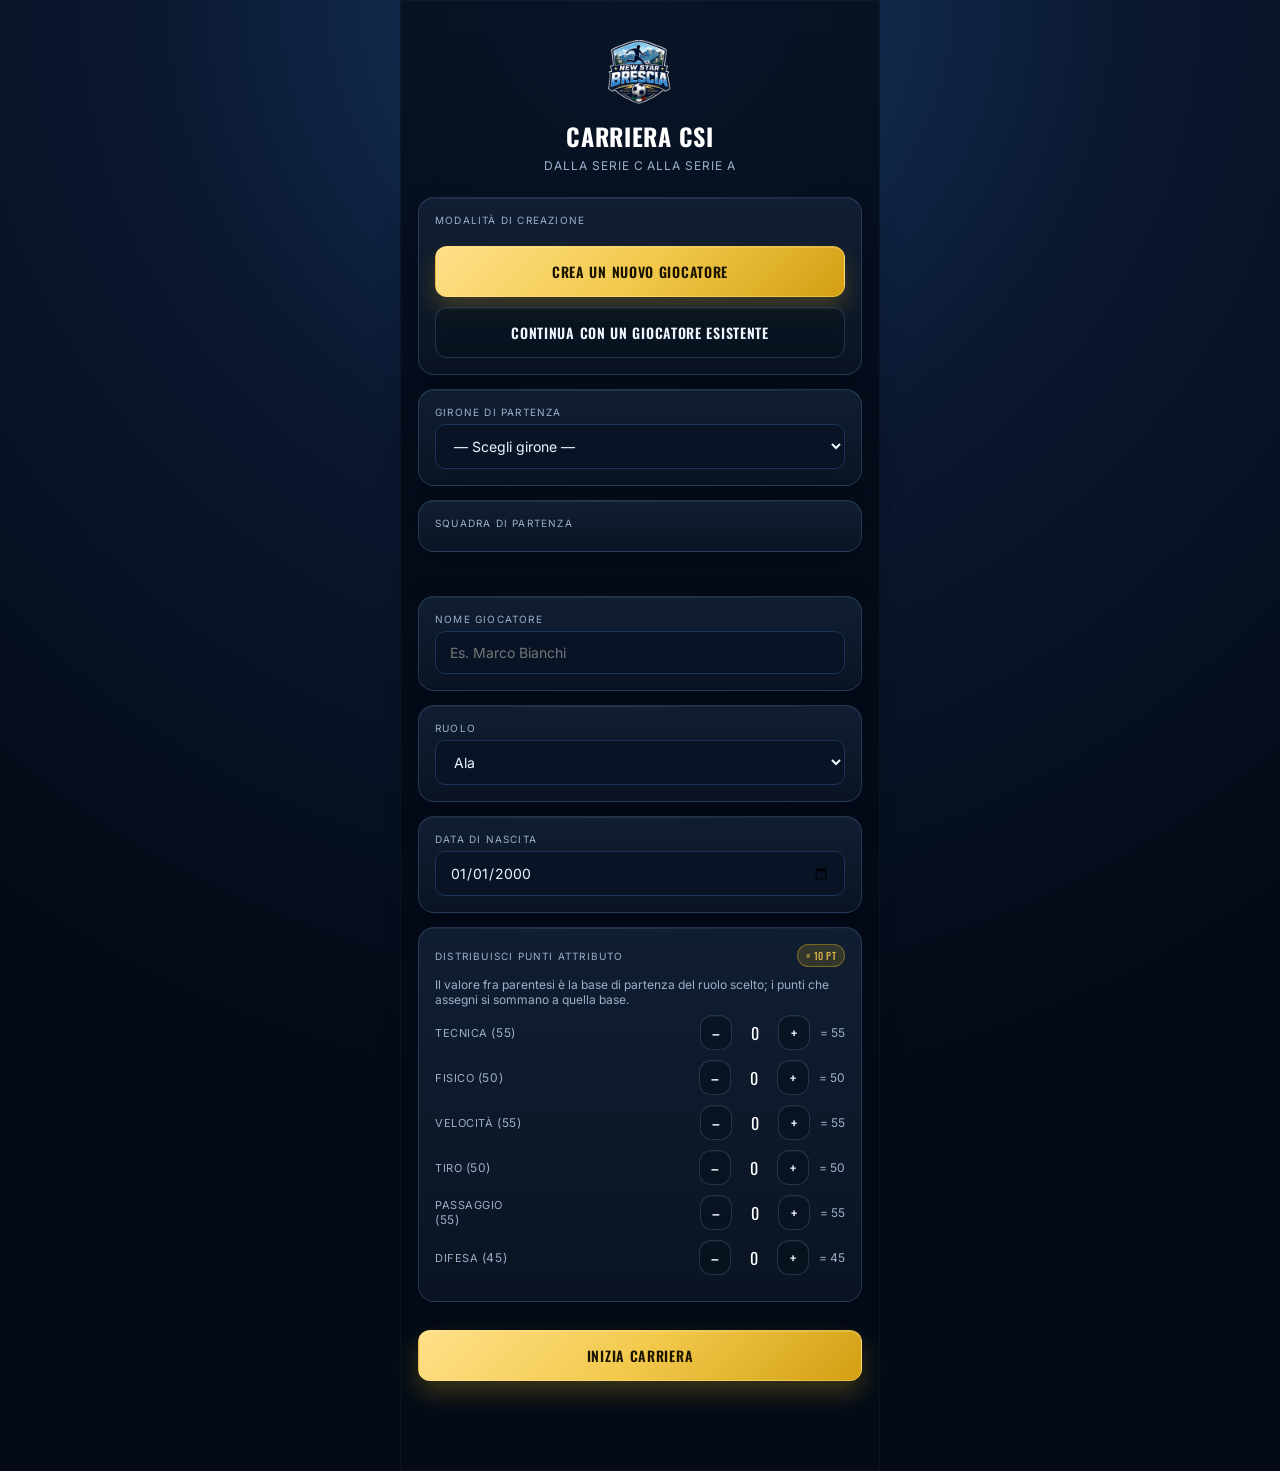
==== commit 44284ec0: "Add files via upload" ====
--- a/index REV2.html
+++ b/index REV2.html
@@ -16,9 +16,13 @@
     --text:#edf5ff; --text-dim:#9bb0cb; --border:#1a3558; --panel-shadow:0 16px 34px rgba(2,8,18,0.42);
   }
   *{box-sizing:border-box; margin:0; padding:0;}
-  html,body{height:100%;}
+  /* min-height invece di height fissa: con height:100% il body restava alto quanto il viewport
+     anche quando lo #app dentro era più lungo (schermate con molto contenuto). Lo sfondo, calcolato
+     su quell'altezza fissa e mai ridefinito con background-repeat:no-repeat, si ripeteva a
+     piastrelle ogni viewport scorrendo verso il basso invece di restare un unico gradiente. */
+  html,body{min-height:100%;}
   body{ font-family:'Inter',sans-serif; background:radial-gradient(circle at top, #153961 0%, #0b1831 30%, var(--navy-deep) 68%);
-    color:var(--text); min-height:100vh; display:flex; justify-content:center; overflow-x:hidden; }
+    background-repeat:no-repeat; color:var(--text); min-height:100vh; display:flex; justify-content:center; overflow-x:hidden; }
   #app{ width:100%; max-width:480px; min-height:100vh; display:flex; flex-direction:column; position:relative; background:linear-gradient(180deg, rgba(4,11,23,0.78), rgba(4,11,23,0.9));
     box-shadow:inset 0 0 0 1px rgba(255,255,255,0.03); }
   h1,h2,h3,.display{ font-family:'Oswald',sans-serif; text-transform:uppercase; letter-spacing:0.03em; }
@@ -58,7 +62,7 @@
   @keyframes glowGold{ 0%,100%{ box-shadow:0 0 0 rgba(245,197,24,0.0); } 50%{ box-shadow:0 0 26px rgba(245,197,24,0.18); } }
 
   .coppa-banner{ background:linear-gradient(135deg, #3a2a06, #1a1204 60%, var(--navy-card));
-    border:1px solid var(--gold); border-radius:14px; padding:18px 16px; text-align:center;
+    border:1px solid var(--gold); border-radius:14px; padding:18px 16px; text-align:center; cursor:pointer;
     margin-bottom:14px; animation:coppaPop .5s cubic-bezier(.34,1.56,.64,1), coppaGlow 2.2s ease-in-out infinite; }
   .coppa-banner .coppa-icon{ font-size:34px; line-height:1; margin-bottom:6px; }
   .coppa-banner .coppa-title{ font-family:'Oswald'; text-transform:uppercase; letter-spacing:0.06em;
@@ -97,7 +101,10 @@
   .input-invalid{ border-color:rgba(240,123,36,0.95) !important; box-shadow:0 0 0 3px rgba(240,123,36,0.16); }
   .row{ display:flex; align-items:center; justify-content:space-between; gap:10px; }
   .btn{ font-family:'Oswald'; text-transform:uppercase; letter-spacing:0.05em; font-size:14px; font-weight:600; color:#fff;
-    background:linear-gradient(135deg, #196ea9 0%, var(--blue) 24%, #1297d8 100%); border:1px solid rgba(134,214,255,0.28);
+    /* Stop del gradiente scuriti rispetto alle variabili di palette: il colore "puro" (es.
+       var(--blue)) non regge 4.5:1 con testo bianco sopra (WCAG AA 1.4.3). Stessa tinta, solo
+       più profonda — la palette resta la stessa, cambia solo la luminosità dei bottoni pieni. */
+    background:linear-gradient(135deg, #124d76 0%, #0f5676 24%, #0b5982 100%); border:1px solid rgba(134,214,255,0.28);
     border-radius:12px; padding:14px 16px; cursor:pointer; width:100%; text-align:center; box-shadow:0 10px 18px rgba(13,96,162,0.26), inset 0 1px 0 rgba(255,255,255,0.14);
     transition:transform .12s ease, box-shadow .12s ease, filter .12s ease, border-color .12s ease; position:relative; overflow:hidden; }
   .btn::before{ content:''; position:absolute; inset:0; background:linear-gradient(120deg, transparent 20%, rgba(255,255,255,0.22) 50%, transparent 80%); transform:translateX(-120%); transition:transform .5s ease; }
@@ -107,9 +114,9 @@
   .btn.ghost{ background:rgba(7,18,30,0.65); border:1px solid rgba(130,167,219,0.22); color:var(--text); box-shadow:inset 0 1px 0 rgba(255,255,255,0.05); }
   .btn.gold{ background:linear-gradient(135deg, var(--gold-soft), var(--gold), #d39f12 100%); color:#1b1400; border-color:rgba(255,223,121,0.4);
     box-shadow:0 12px 24px rgba(245,197,24,.22), inset 0 1px 0 rgba(255,255,255,0.18); animation:glowGold 2.8s ease-in-out infinite; }
-  .btn.warning{ background:linear-gradient(135deg, #ffae53, var(--red) 45%, #b94d12); box-shadow:0 10px 22px rgba(240,123,36,0.28); }
-  .btn.danger{ background:linear-gradient(135deg, var(--critical-soft), var(--critical) 45%, #8f2638); box-shadow:0 10px 22px rgba(217,75,95,0.30); }
-  .btn.green{ background:linear-gradient(135deg, #56d7b2, var(--green) 42%, #087b64); box-shadow:0 10px 22px rgba(22,179,138,0.28); }
+  .btn.warning{ background:linear-gradient(135deg, #996832, #904a16 45%, #6f2e0b); box-shadow:0 10px 22px rgba(240,123,36,0.28); }
+  .btn.danger{ background:linear-gradient(135deg, #994f56, #822d39 45%, #561722); box-shadow:0 10px 22px rgba(217,75,95,0.30); }
+  .btn.green{ background:linear-gradient(135deg, #34816b, #0d6b53 42%, #054a3c); box-shadow:0 10px 22px rgba(22,179,138,0.28); }
   .btn.small{ padding:10px 12px; font-size:12px; }
   .btn:disabled{ opacity:0.35; cursor:not-allowed; box-shadow:none; }
   .btn-stack{ display:flex; flex-direction:column; gap:10px; margin-top:auto; padding-top:14px; }
@@ -202,8 +209,9 @@
   .risk-mid{ color:var(--gold); } .risk-mid::before{ content:'[M] '; }
   .risk-high{ color:#ffae53; } .risk-high::before{ content:'[A] '; }
 
-  /* Un focus evidente non basato sul solo cambio di colore. */
-  button:focus-visible, input:focus-visible, select:focus-visible, .choice-card:focus-visible, .team-pick .tp:focus-visible{
+  /* Un focus evidente non basato sul solo cambio di colore. [role=button]/[role=radio] copre
+     tutte le "card" cliccabili (div con onclick) rese navigabili da tastiera. */
+  button:focus-visible, input:focus-visible, select:focus-visible, [role="button"]:focus-visible, [role="radio"]:focus-visible{
     outline:3px solid var(--gold-soft); outline-offset:3px;
   }
 
@@ -268,27 +276,27 @@
     </div>
 
     <div class="card" id="blockGironePartenza">
-      <div class="label">Girone di partenza</div>
-      <select id="inpGirone" onchange="renderTeamPickerByGirone(); validateCreateForm();">
+      <div class="label" id="lbl-girone">Girone di partenza</div>
+      <select id="inpGirone" aria-labelledby="lbl-girone" onchange="renderTeamPickerByGirone(); validateCreateForm();">
         <option value="">— Scegli girone —</option>
       </select>
     </div>
 
     <div class="card" id="blockSquadraPartenza">
-      <div class="label">Squadra di partenza</div>
-      <div class="team-pick" id="teamPicker"></div>
+      <div class="label" id="lbl-squadra-partenza">Squadra di partenza</div>
+      <div class="team-pick" id="teamPicker" role="radiogroup" aria-labelledby="lbl-squadra-partenza"></div>
     </div>
 
     <div id="formErrors" class="form-errors" aria-live="polite"></div>
 
     <div id="blockNuovoGiocatore">
       <div class="card">
-        <div class="label">Nome giocatore</div>
-        <input type="text" id="inpName" placeholder="Es. Marco Bianchi" maxlength="20" oninput="validateCreateForm()">
+        <div class="label" id="lbl-nome">Nome giocatore</div>
+        <input type="text" id="inpName" aria-labelledby="lbl-nome" placeholder="Es. Marco Bianchi" maxlength="20" oninput="validateCreateForm()">
       </div>
       <div class="card">
-        <div class="label">Ruolo</div>
-        <select id="inpRole" onchange="renderAllocator(); validateCreateForm();">
+        <div class="label" id="lbl-ruolo">Ruolo</div>
+        <select id="inpRole" aria-labelledby="lbl-ruolo" onchange="renderAllocator(); validateCreateForm();">
           <option value="Portiere">Portiere</option>
           <option value="Difensore">Difensore</option>
           <option value="Regista">Regista (play basso)</option>
@@ -297,8 +305,8 @@
         </select>
       </div>
       <div class="card">
-        <div class="label">Data di nascita</div>
-        <input type="date" id="inpDataNascita" value="2000-01-01" onchange="validateCreateForm()">
+        <div class="label" id="lbl-nascita">Data di nascita</div>
+        <input type="date" id="inpDataNascita" aria-labelledby="lbl-nascita" value="2000-01-01" onchange="validateCreateForm()">
       </div>
       <div class="card">
         <div class="row" style="margin-bottom:10px;">
@@ -313,9 +321,9 @@
       <div class="card">
         <div class="label">Squadra e giocatore esistente</div>
         <div class="subtle" style="margin-bottom:8px;">Scegli una squadra fra tutte quelle del database, poi uno dei suoi giocatori reali. La carriera partirà dalla serie della squadra selezionata.</div>
-        <select id="realTeamSelect" onchange="selezionaSquadraReale(this.value)"></select>
-        <div class="label" style="margin-top:14px;">Giocatore</div>
-        <div class="team-pick" id="realPlayerPicker"></div>
+        <select id="realTeamSelect" aria-label="Squadra esistente" onchange="selezionaSquadraReale(this.value)"></select>
+        <div class="label" id="lbl-giocatore-reale" style="margin-top:14px;">Giocatore</div>
+        <div class="team-pick" id="realPlayerPicker" role="radiogroup" aria-labelledby="lbl-giocatore-reale"></div>
       </div>
     </div>
 
@@ -460,6 +468,7 @@
       <button class="btn ghost" id="telefonoBack" style="display:none; width:auto; padding:6px 14px;" onclick="telefonoTornaLista()">‹ Chat</button>
       <h2 style="font-size:18px; margin:0;" id="telefonoTitle">Telefono</h2>
     </div>
+    <div class="tab-bar" id="telefonoTabBar" role="tablist" aria-label="Filtra contatti" style="margin-bottom:12px;"></div>
     <div id="telefonoContent"></div>
     <div class="btn-stack" style="margin-top:16px;">
       <button class="btn ghost" onclick="showScreen('hub')">Torna all'hub</button>
@@ -645,7 +654,7 @@
       <div class="badge gold" style="margin-top:10px;" id="seasonEsitoBadge">Confermato</div>
     </div>
 
-    <div class="coppa-banner" id="coppaBanner" style="display:none;" onclick="showScreen('coppa')">
+    <div class="coppa-banner" id="coppaBanner" role="button" tabindex="0" style="display:none;" onclick="showScreen('coppa')">
       <div class="coppa-icon" id="coppaBannerIcon">🏆</div>
       <div class="coppa-title" id="coppaBannerTitle">Coppa Leonessa</div>
       <div class="coppa-sub" id="coppaBannerSub">—</div>
@@ -722,6 +731,9 @@
 
 </div>
 
+<!-- Database squadre reali: dati puri (niente logica), separati dal motore per tenere questo file
+     più leggero. Va caricato PRIMA dello script principale, che lo usa (const DB_SQUADRE globale). -->
+<script src="data-squadre.js"></script>
 <script>
 /* =========================================================
    CARRIERA CSI (prototipo v0.4)
@@ -909,7 +921,7 @@
 }
 
 /* --- DATABASE SQUADRE REALI (CSI Brescia) --- */
-const DB_SQUADRE = {"ASTON 5 PERLE": {"nome": "ASTON 5 PERLE", "serie": "C", "girone": "Girone E", "forza": 9.7, "mod": 0.858, "vecchio_nome": "Aston 5 Perle", "rosa": [{"nome": "Baglio Davide", "ruolo": "CEN", "ovr": 57, "dataNascita": "1998-02-26"}, {"nome": "Biyaoui Yasin", "ruolo": "ALA", "ovr": 56, "dataNascita": "2002-11-04"}, {"nome": "Corilla Almonacid Jhon Philip", "ruolo": "CEN", "ovr": 54, "dataNascita": "1994-07-23"}, {"nome": "Driza Enea", "ruolo": "ATT", "ovr": 54, "dataNascita": "1993-09-08"}, {"nome": "Elobaydy Brahim", "ruolo": "POR", "ovr": 61, "dataNascita": "1997-06-25"}, {"nome": "Elobaydy Khalid", "ruolo": "ATT", "ovr": 61, "dataNascita": "2000-04-21"}, {"nome": "Friscione Davide Salvatore", "ruolo": "ALA", "ovr": 55, "dataNascita": "2003-09-13"}, {"nome": "Inverardi Michele", "ruolo": "CEN", "ovr": 55, "dataNascita": "1995-01-18"}, {"nome": "Kadriu Artur", "ruolo": "ALA", "ovr": 53, "dataNascita": "1991-01-28"}, {"nome": "Krupic Melis", "ruolo": "CEN", "ovr": 56, "dataNascita": "2002-12-11"}, {"nome": "Martinelli Stefano", "ruolo": "ATT", "ovr": 59}, {"nome": "Mongodi Alessandro", "ruolo": "ATT", "ovr": 57}, {"nome": "Moujane Nassim", "ruolo": "ATT", "ovr": 54, "dataNascita": "2006-04-11"}, {"nome": "Orizio Manuel Giuseppe", "ruolo": "DIF", "ovr": 58, "dataNascita": "2004-02-05"}, {"nome": "Oussama Said", "ruolo": "DIF", "ovr": 59, "dataNascita": "1999-12-07"}, {"nome": "Pezzucchi Roberto", "ruolo": "ALA", "ovr": 56, "dataNascita": "1998-01-05"}, {"nome": "Radici Manuel", "ruolo": "DIF", "ovr": 60, "dataNascita": "1996-08-15"}, {"nome": "Rizzini Alessandro", "ruolo": "POR", "ovr": 66, "dataNascita": "1998-05-07"}, {"nome": "Saadaoui", "ruolo": "CEN", "ovr": 57}, {"nome": "Vezzoli Giacomo Pietro", "ruolo": "ALA", "ovr": 55, "dataNascita": "2005-07-15"}, {"nome": "Vianelli Andrea", "ruolo": "CEN", "ovr": 56, "dataNascita": "2002-01-21"}, {"nome": "Xhaferi Emiljano", "ruolo": "DIF", "ovr": 52, "dataNascita": "1983-07-06"}, {"nome": "Xhaferi Jason", "ruolo": "ATT", "ovr": 57, "dataNascita": "2008-01-10"}, {"nome": "Xhaferi Leon", "ruolo": "ATT", "ovr": 53, "dataNascita": "2006-07-03"}]}, "ELETTROTECNIC": {"nome": "ELETTROTECNIC", "serie": "C", "girone": "Girone E", "forza": 27.8, "mod": 0.894, "vecchio_nome": "Elettrotecnica Cristini", "rosa": [{"nome": "Amine Joud", "ruolo": "POR", "ovr": 63, "dataNascita": "1997-05-26"}, {"nome": "Borrini Riccardo", "ruolo": "ATT", "ovr": 59, "dataNascita": "1998-08-06"}, {"nome": "Borrini Simone", "ruolo": "DIF", "ovr": 65, "dataNascita": "1998-08-06"}, {"nome": "Chiari Fabio", "ruolo": "CEN", "ovr": 59, "dataNascita": "2000-09-19"}, {"nome": "Cristini Andrea", "ruolo": "ATT", "ovr": 59, "dataNascita": "2001-01-24"}, {"nome": "Dotti Francesco", "ruolo": "DIF", "ovr": 61, "dataNascita": "1995-11-20"}, {"nome": "Dusci Guido", "ruolo": "ATT", "ovr": 54, "dataNascita": "2008-01-14"}, {"nome": "Fenaroli Angelo", "ruolo": "DIF", "ovr": 67, "dataNascita": "2000-05-22"}, {"nome": "Fenaroli Gabriele", "ruolo": "DIF", "ovr": 65}, {"nome": "Gamba Filippo", "ruolo": "ALA", "ovr": 55, "dataNascita": "2007-10-15"}, {"nome": "Gatti Jacopo", "ruolo": "POR", "ovr": 62, "dataNascita": "1994-04-26"}, {"nome": "Gelfi Eric", "ruolo": "ATT", "ovr": 61}, {"nome": "Ghitti Andrea", "ruolo": "CEN", "ovr": 60, "dataNascita": "2003-03-04"}, {"nome": "Ghitti Sergio", "ruolo": "ATT", "ovr": 55, "dataNascita": "2006-08-30"}, {"nome": "Gianotti Mattia", "ruolo": "DIF", "ovr": 61, "dataNascita": "2004-09-18"}, {"nome": "Guerini Mattia", "ruolo": "DIF", "ovr": 65, "dataNascita": "1998-09-16"}, {"nome": "Guerini Nicola", "ruolo": "DIF", "ovr": 62, "dataNascita": "2003-01-27"}, {"nome": "Mazzarro Francesco", "ruolo": "ALA", "ovr": 59}, {"nome": "Moretti Simone", "ruolo": "DIF", "ovr": 62, "dataNascita": "2004-10-22"}, {"nome": "Orizio Alessandro", "ruolo": "CEN", "ovr": 59, "dataNascita": "2002-03-12"}, {"nome": "Papa Luca", "ruolo": "ATT", "ovr": 59, "dataNascita": "1996-03-02"}, {"nome": "Passini Federico", "ruolo": "ALA", "ovr": 62, "dataNascita": "1998-08-28"}, {"nome": "Saranga Mattia", "ruolo": "CEN", "ovr": 61, "dataNascita": "1997-01-13"}, {"nome": "Yassir Khalis", "ruolo": "ATT", "ovr": 54, "dataNascita": "2006-02-26"}]}, "GSO CAPRIOLO": {"nome": "GSO CAPRIOLO", "serie": "C", "girone": "Girone E", "forza": 43.1, "mod": 0.927, "vecchio_nome": "Gso Capriolo", "rosa": [{"nome": "Agosti Andrea", "ruolo": "CEN", "ovr": 63}, {"nome": "Agosti Mattia", "ruolo": "ALA", "ovr": 62}, {"nome": "Belometti Nicolò", "ruolo": "ATT", "ovr": 63}, {"nome": "Bonardi Leonardo", "ruolo": "DIF", "ovr": 68}, {"nome": "Cadei Cristian", "ruolo": "CEN", "ovr": 61}, {"nome": "Cadei Daniele", "ruolo": "ALA", "ovr": 61}, {"nome": "Faglia Matteo", "ruolo": "CEN", "ovr": 65}, {"nome": "Ferraresi Gabriele", "ruolo": "POR", "ovr": 69}, {"nome": "Ferraro Luigi", "ruolo": "ALA", "ovr": 60}, {"nome": "Loda Riccardo", "ruolo": "POR", "ovr": 63}, {"nome": "Modina Cristian", "ruolo": "CEN", "ovr": 65}, {"nome": "Piceni Gabriele", "ruolo": "ALA", "ovr": 60}, {"nome": "Pozza Matteo", "ruolo": "CEN", "ovr": 62}, {"nome": "Resconi Matteo", "ruolo": "ALA", "ovr": 61}, {"nome": "Rinaldi Sergio", "ruolo": "CEN", "ovr": 61}, {"nome": "Salogni Alessandro", "ruolo": "ATT", "ovr": 62}, {"nome": "Sbardellati Giorgio", "ruolo": "DIF", "ovr": 67}, {"nome": "Signoroni Daniele", "ruolo": "DIF", "ovr": 68}, {"nome": "Struga Paolo", "ruolo": "ATT", "ovr": 55}]}, "GSO CAPRIOLOB": {"nome": "GSO CAPRIOLOB", "serie": "C", "girone": "Girone E", "forza": 0.0, "mod": 0.85, "vecchio_nome": "Gso Capriolo (Girone M)", "rosa": [{"nome": "Amodeo Felotti Luca", "ruolo": "CEN", "ovr": 60}, {"nome": "Bessi Thomas", "ruolo": "ATT", "ovr": 61}, {"nome": "Bettoni Andrea", "ruolo": "DIF", "ovr": 58}, {"nome": "Bioh Nicholas", "ruolo": "POR", "ovr": 59}, {"nome": "Bogachev Konstantin", "ruolo": "ALA", "ovr": 56}, {"nome": "Bono Matteo", "ruolo": "CEN", "ovr": 56}, {"nome": "Fontana Davide", "ruolo": "POR", "ovr": 58}, {"nome": "Garufi Simone", "ruolo": "ALA", "ovr": 58}, {"nome": "Leporati Matteo", "ruolo": "DIF", "ovr": 58}, {"nome": "Malzani Davide", "ruolo": "CEN", "ovr": 58}, {"nome": "Pedersoli Davide", "ruolo": "ATT", "ovr": 56}, {"nome": "Raddi Davide", "ruolo": "DIF", "ovr": 60}, {"nome": "Sabbadini Gabriele", "ruolo": "DIF", "ovr": 60}, {"nome": "Schembri Giovanni", "ruolo": "ALA", "ovr": 56}, {"nome": "Suardi Luca", "ruolo": "CEN", "ovr": 59}, {"nome": "Tommesani Liam", "ruolo": "DIF", "ovr": 58}, {"nome": "Zanotti Nicola", "ruolo": "DIF", "ovr": 59}]}, "ROBY PASI": {"nome": "ROBY PASI", "serie": "C", "girone": "Girone E", "forza": 20.8, "mod": 0.88, "vecchio_nome": "Roby Pasi", "rosa": [{"nome": "Aliu Francesco", "ruolo": "DIF", "ovr": 66, "dataNascita": "1997-07-05"}, {"nome": "Bardi Federico", "ruolo": "DIF", "ovr": 66, "dataNascita": "2000-03-28"}, {"nome": "Bee Edoardo", "ruolo": "ATT", "ovr": 62, "dataNascita": "2001-10-13"}, {"nome": "Bellisai Lorenzo", "ruolo": "ATT", "ovr": 56, "dataNascita": "2003-01-11"}, {"nome": "Bertazzoli Lorenzo", "ruolo": "CEN", "ovr": 58, "dataNascita": "2002-10-24"}, {"nome": "Calixto George", "ruolo": "ALA", "ovr": 58, "dataNascita": "1997-12-02"}, {"nome": "Clivio Alessandro", "ruolo": "CEN", "ovr": 57, "dataNascita": "2006-07-28"}, {"nome": "Faustini Dennis", "ruolo": "ALA", "ovr": 57, "dataNascita": "2004-06-01"}, {"nome": "Inverardi Andrea", "ruolo": "CEN", "ovr": 55, "dataNascita": "2006-05-24"}, {"nome": "Littera Andrea", "ruolo": "ALA", "ovr": 58, "dataNascita": "2003-12-21"}, {"nome": "Marini Daniele", "ruolo": "POR", "ovr": 66, "dataNascita": "2003-04-29"}, {"nome": "Marini Edoardo", "ruolo": "CEN", "ovr": 58, "dataNascita": "2005-06-04"}, {"nome": "Milani Nicola", "ruolo": "ATT", "ovr": 56, "dataNascita": "2003-10-03"}, {"nome": "Perletti Alessandro", "ruolo": "ALA", "ovr": 57, "dataNascita": "2005-01-03"}, {"nome": "Rhaouti Akram", "ruolo": "CEN", "ovr": 59, "dataNascita": "2000-11-21"}, {"nome": "Touba Thiam", "ruolo": "ATT", "ovr": 57, "dataNascita": "2000-08-03"}, {"nome": "Uberti Marco", "ruolo": "DIF", "ovr": 68, "dataNascita": "2001-10-10"}, {"nome": "Vavassori Filippo", "ruolo": "ATT", "ovr": 58, "dataNascita": "2005-11-19"}]}, "U.S. PILZONE": {"nome": "U.S. PILZONE", "serie": "C", "girone": "Girone E", "forza": 37.5, "mod": 0.912, "vecchio_nome": "U.s. Pilzone", "rosa": [{"nome": "Archetti Angelo", "ruolo": "DIF", "ovr": 71, "dataNascita": "1998-04-29"}, {"nome": "Archetti Mattia", "ruolo": "CEN", "ovr": 60, "dataNascita": "1999-12-07"}, {"nome": "Archetti Mattia", "ruolo": "ALA", "ovr": 65, "dataNascita": "1999-12-07"}, {"nome": "Assoni Gabriele", "ruolo": "CEN", "ovr": 60, "dataNascita": "1998-05-13"}, {"nome": "Belleri Federico", "ruolo": "ATT", "ovr": 59}, {"nome": "Bellometti Lorenzo", "ruolo": "ALA", "ovr": 60}, {"nome": "Bonardi Andrea", "ruolo": "CEN", "ovr": 64}, {"nome": "D’agostino Michele", "ruolo": "ALA", "ovr": 61}, {"nome": "Fettolini Denis", "ruolo": "ATT", "ovr": 56, "dataNascita": "2002-02-14"}, {"nome": "Occhipinti Domenico", "ruolo": "DIF", "ovr": 68}, {"nome": "Pedretti Matteo", "ruolo": "DIF", "ovr": 56, "dataNascita": "1985-11-13"}, {"nome": "Pezzotti Kevin", "ruolo": "DIF", "ovr": 70}, {"nome": "Pezzotti Luca", "ruolo": "DIF", "ovr": 69}, {"nome": "Pezzotti Michael", "ruolo": "CEN", "ovr": 61, "dataNascita": "2000-10-07"}, {"nome": "Pezzotti Michele", "ruolo": "ATT", "ovr": 61}, {"nome": "Pisano Giuseppe", "ruolo": "ATT", "ovr": 58}, {"nome": "Tolomeo Luca", "ruolo": "ALA", "ovr": 61, "dataNascita": "1999-05-19"}, {"nome": "Valli Bruno", "ruolo": "ATT", "ovr": 58}, {"nome": "Venturelli Simone", "ruolo": "POR", "ovr": 69}]}, "GSO GABBIANI": {"nome": "GSO GABBIANI", "serie": "C", "girone": "Girone E", "forza": 42.6, "mod": 0.924, "vecchio_nome": "Gso Gabbiani", "rosa": [{"nome": "Muratori Alessandro", "ruolo": "POR", "ovr": 67}, {"nome": "Muratori Andrea", "ruolo": "DIF", "ovr": 65}, {"nome": "Plebani Maurizio", "ruolo": "DIF", "ovr": 59}, {"nome": "Comotti Fabrizio", "ruolo": "DIF", "ovr": 59}, {"nome": "Rebecchi Michele", "ruolo": "DIF", "ovr": 58}, {"nome": "Barbieri Massimo", "ruolo": "CEN", "ovr": 60}, {"nome": "Muratori Alberto", "ruolo": "ALA", "ovr": 59}, {"nome": "Dra Kamal", "ruolo": "CEN", "ovr": 59}, {"nome": "Lancini Michele", "ruolo": "ALA", "ovr": 59}, {"nome": "Galezzi Claudio", "ruolo": "CEN", "ovr": 57}, {"nome": "Diagne Mouhamed Habib", "ruolo": "ALA", "ovr": 55}, {"nome": "Mauri Francesco", "ruolo": "ATT", "ovr": 61}, {"nome": "Marini Massimiliano", "ruolo": "ATT", "ovr": 60}, {"nome": "Brescianini Angelo", "ruolo": "ATT", "ovr": 59}, {"nome": "Bianchetti Michele", "ruolo": "ATT", "ovr": 57}, {"nome": "Mazza Mirco", "ruolo": "ATT", "ovr": 57}]}, "IMPLAST": {"nome": "IMPLAST", "serie": "C", "girone": "Girone E", "forza": 42.6, "mod": 0.934, "vecchio_nome": "Implast", "rosa": [{"nome": "Simoni Nicola", "ruolo": "POR", "ovr": 69}, {"nome": "Paderno Marco", "ruolo": "POR", "ovr": 68}, {"nome": "Regazzoni Lorenzo", "ruolo": "POR", "ovr": 67}, {"nome": "Notari Mattia", "ruolo": "DIF", "ovr": 70}, {"nome": "Turla Lorenzo", "ruolo": "DIF", "ovr": 67}, {"nome": "Santinelli Alessandro", "ruolo": "DIF", "ovr": 66}, {"nome": "Brescianini Matteo", "ruolo": "DIF", "ovr": 62}, {"nome": "Fra Nicholas", "ruolo": "ALA", "ovr": 69}, {"nome": "Vezzoli Emanuele", "ruolo": "CEN", "ovr": 67}, {"nome": "Menassi Giorgio", "ruolo": "CEN", "ovr": 66}, {"nome": "Bonardi Stefano", "ruolo": "ALA", "ovr": 65}, {"nome": "Facchi Lorenzo", "ruolo": "ATT", "ovr": 68}, {"nome": "Vavassori Emilio", "ruolo": "ATT", "ovr": 66}, {"nome": "Laudani Salvatore", "ruolo": "ATT", "ovr": 62}, {"nome": "Mingotti Davide", "ruolo": "ATT", "ovr": 60}]}, "NIGOLINE": {"nome": "NIGOLINE", "serie": "C", "girone": "Girone E", "forza": 35.2, "mod": 0.901, "vecchio_nome": "Nigoline", "rosa": [{"nome": "Martinelli Cristian", "ruolo": "POR", "ovr": 61}, {"nome": "Ghezzi Matteo", "ruolo": "DIF", "ovr": 67}, {"nome": "Mingotti Luca", "ruolo": "DIF", "ovr": 62}, {"nome": "Tota Giordano", "ruolo": "DIF", "ovr": 61}, {"nome": "Bani Federico", "ruolo": "DIF", "ovr": 58}, {"nome": "Bolis Alessio", "ruolo": "DIF", "ovr": 58}, {"nome": "Scubla Fabio", "ruolo": "DIF", "ovr": 58}, {"nome": "Turelli Andrea", "ruolo": "CEN", "ovr": 62}, {"nome": "Alghisi Marco", "ruolo": "ALA", "ovr": 61}, {"nome": "Boni Davide", "ruolo": "CEN", "ovr": 61}, {"nome": "Bettoni Davide", "ruolo": "ALA", "ovr": 58}, {"nome": "Scolari Davide (NIG)", "ruolo": "CEN", "ovr": 58}, {"nome": "Bonardi Paolo", "ruolo": "ALA", "ovr": 57}, {"nome": "Corsini Matteo", "ruolo": "CEN", "ovr": 57}, {"nome": "Corsini Alberto", "ruolo": "ALA", "ovr": 55}, {"nome": "Ghezzi Riccardo", "ruolo": "CEN", "ovr": 55}, {"nome": "Parzani Marco", "ruolo": "ALA", "ovr": 55}, {"nome": "Santoro Antonio", "ruolo": "CEN", "ovr": 55}, {"nome": "Pezzotti Andrea", "ruolo": "ATT", "ovr": 63}, {"nome": "Mandelli Mirko", "ruolo": "ATT", "ovr": 56}, {"nome": "Bolis Nicola", "ruolo": "ATT", "ovr": 55}, {"nome": "Del Pozzo Fabio", "ruolo": "ATT", "ovr": 55}]}, "SANGIU UNITED": {"nome": "SANGIU UNITED", "serie": "C", "girone": "Girone E", "forza": 42.6, "mod": 0.925, "vecchio_nome": "Sangiu United", "rosa": [{"nome": "Martino Alessandro", "ruolo": "POR", "ovr": 62}, {"nome": "Ben Hadda Soufiane", "ruolo": "DIF", "ovr": 65}, {"nome": "Lancini Federico", "ruolo": "DIF", "ovr": 62}, {"nome": "Thomas Chinelli", "ruolo": "DIF", "ovr": 60}, {"nome": "Novali Alessandro", "ruolo": "DIF", "ovr": 59}, {"nome": "Bosetti Sergio", "ruolo": "DIF", "ovr": 59}, {"nome": "Ariotti Nicola", "ruolo": "DIF", "ovr": 59}, {"nome": "Lancini Andrea", "ruolo": "DIF", "ovr": 58}, {"nome": "Er Zini Adam", "ruolo": "CEN", "ovr": 59}, {"nome": "Lancini Michael", "ruolo": "ALA", "ovr": 57}, {"nome": "Gavazzeni Stefano", "ruolo": "CEN", "ovr": 57}, {"nome": "Zaharia Marius", "ruolo": "ALA", "ovr": 57}, {"nome": "Belotti Edoardo", "ruolo": "CEN", "ovr": 57}, {"nome": "Dozza Giorgio", "ruolo": "ALA", "ovr": 56}, {"nome": "Ranghetti Nicola", "ruolo": "CEN", "ovr": 56}, {"nome": "El Arif Ilyas", "ruolo": "ALA", "ovr": 55}, {"nome": "Kuci Emilijano", "ruolo": "ATT", "ovr": 62}, {"nome": "Rodegari Nicolo", "ruolo": "ATT", "ovr": 58}, {"nome": "Gioffre Francesco", "ruolo": "ATT", "ovr": 57}, {"nome": "Magri Giorgio", "ruolo": "ATT", "ovr": 55}]}, "SOFTMETAL": {"nome": "SOFTMETAL", "serie": "C", "girone": "Girone E", "forza": 50.0, "mod": 0.97, "vecchio_nome": "Softmetal", "rosa": [{"nome": "Rodenghi Alessio", "ruolo": "POR", "ovr": 67}, {"nome": "Morandi Loris", "ruolo": "DIF", "ovr": 67}, {"nome": "Lorini Cristian", "ruolo": "DIF", "ovr": 66}, {"nome": "Viviani Cristian", "ruolo": "DIF", "ovr": 65}, {"nome": "Bocchi Matteo", "ruolo": "DIF", "ovr": 59}, {"nome": "Damnotti Cristopher", "ruolo": "DIF", "ovr": 59}, {"nome": "Seneci Edoardo", "ruolo": "DIF", "ovr": 59}, {"nome": "Bonazza Andrea", "ruolo": "CEN", "ovr": 63}, {"nome": "Corini Mirco", "ruolo": "ALA", "ovr": 62}, {"nome": "Longhitano Luca", "ruolo": "CEN", "ovr": 61}, {"nome": "Orizio Simone", "ruolo": "ALA", "ovr": 58}, {"nome": "Brevi Marco", "ruolo": "CEN", "ovr": 56}, {"nome": "Vermi Federico", "ruolo": "ATT", "ovr": 62}, {"nome": "Marletta Gabriele", "ruolo": "ATT", "ovr": 61}, {"nome": "Inverardi Daniele", "ruolo": "ATT", "ovr": 60}]}, "USO BORGONATO": {"nome": "USO BORGONATO", "serie": "C", "girone": "Girone E", "forza": 42.3, "mod": 0.923, "vecchio_nome": "Uso Borgonato", "rosa": [{"nome": "Abeni Stefano", "ruolo": "CEN", "ovr": 62}, {"nome": "Barbato Stefano", "ruolo": "ALA", "ovr": 60, "dataNascita": "1993-08-26"}, {"nome": "Bonardi Davide", "ruolo": "CEN", "ovr": 62}, {"nome": "Bonardi Gabriele", "ruolo": "DIF", "ovr": 70}, {"nome": "Bonardi Nicola", "ruolo": "POR", "ovr": 69}, {"nome": "Bontempi Cristian", "ruolo": "ATT", "ovr": 84}, {"nome": "Conti Andrea", "ruolo": "POR", "ovr": 63}, {"nome": "Di Maio Roberto", "ruolo": "DIF", "ovr": 67, "dataNascita": "1995-07-24"}, {"nome": "Econimo Filippo", "ruolo": "DIF", "ovr": 72, "dataNascita": "2004-02-28"}, {"nome": "Fall Elhadji Keba", "ruolo": "ATT", "ovr": 60}, {"nome": "Ferrari Luca", "ruolo": "ALA", "ovr": 62}, {"nome": "Gatti Davide", "ruolo": "DIF", "ovr": 72, "dataNascita": "1998-02-25"}, {"nome": "Musati Matteo", "ruolo": "DIF", "ovr": 68, "dataNascita": "2003-06-30"}, {"nome": "Riva Michele", "ruolo": "DIF", "ovr": 77}, {"nome": "Savoldi Gabriele", "ruolo": "DIF", "ovr": 70}, {"nome": "Valentino Mattia", "ruolo": "ATT", "ovr": 61, "dataNascita": "2006-09-13"}]}, "ROCCAFRANCA": {"nome": "ROCCAFRANCA", "serie": "C", "girone": "Girone E", "forza": 17.9, "mod": 0.868, "vecchio_nome": "Or. Roccafranca", "rosa": [{"nome": "Aceti Pietro", "ruolo": "POR", "ovr": 62}, {"nome": "Berisha Latif", "ruolo": "ATT", "ovr": 58}, {"nome": "Bosetti Nicola", "ruolo": "ATT", "ovr": 58}, {"nome": "Corriano Vincenzo", "ruolo": "POR", "ovr": 56}, {"nome": "Costa Giovanni", "ruolo": "CEN", "ovr": 59}, {"nome": "El Kouaiti Anas", "ruolo": "DIF", "ovr": 65}, {"nome": "Franzelli Alessandro", "ruolo": "DIF", "ovr": 65}, {"nome": "Krasniqi Valmir", "ruolo": "DIF", "ovr": 65}, {"nome": "Manzoni Simone", "ruolo": "ALA", "ovr": 59}, {"nome": "Marenghi Luca", "ruolo": "CEN", "ovr": 58}, {"nome": "Marini Gianmarco", "ruolo": "DIF", "ovr": 65}, {"nome": "Ovena Nicola", "ruolo": "DIF", "ovr": 65}, {"nome": "Paneroni Luca", "ruolo": "ALA", "ovr": 58}, {"nome": "Rivetti Matteo", "ruolo": "ATT", "ovr": 65}, {"nome": "Ruggeri Mattia", "ruolo": "CEN", "ovr": 60}, {"nome": "Tafilaj Leart", "ruolo": "ALA", "ovr": 60}, {"nome": "Verzeletti Manuel", "ruolo": "POR", "ovr": 67}, {"nome": "Verzeletti Simone", "ruolo": "CEN", "ovr": 58}, {"nome": "Viviani Cristian", "ruolo": "ATT", "ovr": 57}]}, "CSI COSSIRANO": {"nome": "CSI COSSIRANO", "serie": "C", "girone": "Girone E", "forza": 24.4, "mod": 0.884, "vecchio_nome": "Csi Cossirano", "rosa": [{"nome": "Bertocchi Simone", "ruolo": "ATT", "ovr": 58, "dataNascita": "1999-05-02"}, {"nome": "Bonetti Andrea", "ruolo": "ATT", "ovr": 57, "dataNascita": "2003-06-11"}, {"nome": "Botticini Nicolas", "ruolo": "CEN", "ovr": 58, "dataNascita": "2000-04-02"}, {"nome": "Capoferri Stefano", "ruolo": "DIF", "ovr": 67, "dataNascita": "1999-02-16"}, {"nome": "Cassetti Matteo", "ruolo": "ATT", "ovr": 55, "dataNascita": "2003-06-09"}, {"nome": "D’agostino Giuseppe", "ruolo": "ALA", "ovr": 54, "dataNascita": "1991-05-17"}, {"nome": "Fasana Alberto", "ruolo": "CEN", "ovr": 55, "dataNascita": "2007-01-01"}, {"nome": "Giuseppe Porcu", "ruolo": "ALA", "ovr": 58, "dataNascita": "1998-05-14"}, {"nome": "Hanoi Mederos", "ruolo": "CEN", "ovr": 58, "dataNascita": "2003-10-27"}, {"nome": "Madafferi Vincenzo", "ruolo": "DIF", "ovr": 66, "dataNascita": "1999-07-01"}, {"nome": "Massetti Maurizio", "ruolo": "DIF", "ovr": 57, "dataNascita": "1991-11-22"}, {"nome": "Masucci Emanuele", "ruolo": "DIF", "ovr": 66, "dataNascita": "2000-12-11"}, {"nome": "Morghen Mattia", "ruolo": "DIF", "ovr": 59, "dataNascita": "1991-12-04"}, {"nome": "Pirri Matteo", "ruolo": "POR", "ovr": 55, "dataNascita": "2007-06-22"}, {"nome": "Platto Andrea", "ruolo": "DIF", "ovr": 61, "dataNascita": "1996-01-16"}, {"nome": "Platto Marco", "ruolo": "ALA", "ovr": 56, "dataNascita": "2003-02-07"}, {"nome": "Plizzari Manuel", "ruolo": "CEN", "ovr": 60, "dataNascita": "1999-09-22"}, {"nome": "Rocco Nicola", "ruolo": "ATT", "ovr": 59, "dataNascita": "1992-12-28"}, {"nome": "Volpi Simone", "ruolo": "ALA", "ovr": 57, "dataNascita": "2003-02-08"}, {"nome": "Zanotti Diego", "ruolo": "POR", "ovr": 66, "dataNascita": "2003-07-19"}]}, "A.ACQUAFREDDA": {"nome": "A.ACQUAFREDDA", "serie": "B", "girone": "Girone A", "forza": 22.2, "mod": 1.076, "vecchio_nome": "A.acquafredda", "rosa": [{"nome": "-- Saad", "ruolo": "ATT", "ovr": 59}, {"nome": "Baroni Giacomo", "ruolo": "POR", "ovr": 84}, {"nome": "Barosio Andrea", "ruolo": "DIF", "ovr": 69}, {"nome": "Belingheri Federico", "ruolo": "ATT", "ovr": 60}, {"nome": "Bettari Daniele", "ruolo": "ATT", "ovr": 63}, {"nome": "Bettari Paolo", "ruolo": "ATT", "ovr": 65}, {"nome": "Bignotti Omar", "ruolo": "ATT", "ovr": 56, "dataNascita": "2006-02-16"}, {"nome": "Bordanza Mattia", "ruolo": "CEN", "ovr": 61}, {"nome": "Bortolotti Diego", "ruolo": "DIF", "ovr": 69}, {"nome": "Botturi Fabio", "ruolo": "DIF", "ovr": 68}, {"nome": "Busseni Michele", "ruolo": "ALA", "ovr": 61}, {"nome": "Carlini Marco", "ruolo": "POR", "ovr": 77}, {"nome": "Conzadori Lorenzo", "ruolo": "CEN", "ovr": 62}, {"nome": "Dajid Cristian", "ruolo": "ATT", "ovr": 65}, {"nome": "Gorni Cristian", "ruolo": "ALA", "ovr": 61}, {"nome": "Muchetti Piergiorgio", "ruolo": "DIF", "ovr": 73, "dataNascita": "1999-08-11"}, {"nome": "Oliboni Marino", "ruolo": "DIF", "ovr": 68}, {"nome": "Pedrazzoli Nicola", "ruolo": "ATT", "ovr": 59}, {"nome": "Pedroni Davide", "ruolo": "CEN", "ovr": 61}, {"nome": "Sandrini Michael", "ruolo": "POR", "ovr": 71}, {"nome": "Sandrini Michele", "ruolo": "ALA", "ovr": 67}, {"nome": "Zaniboni Riccardo", "ruolo": "CEN", "ovr": 64}]}, "ATL.PRALBOINO": {"nome": "ATL.PRALBOINO", "serie": "B", "girone": "Girone A", "forza": 43.1, "mod": 1.097, "vecchio_nome": "Atletico Pralboino", "rosa": [{"nome": "Barzi Filippo", "ruolo": "CEN", "ovr": 63}, {"nome": "Bonetta Luca", "ruolo": "ALA", "ovr": 64}, {"nome": "Boni Giovanni", "ruolo": "CEN", "ovr": 65}, {"nome": "Branchi Fabio", "ruolo": "ALA", "ovr": 64}, {"nome": "Bravo Andrea", "ruolo": "ATT", "ovr": 61}, {"nome": "Bulgari Simone", "ruolo": "CEN", "ovr": 69}, {"nome": "Cherubini Matteo", "ruolo": "DIF", "ovr": 73}, {"nome": "Farina Andrea", "ruolo": "POR", "ovr": 78}, {"nome": "Godizzi Ivan", "ruolo": "ATT", "ovr": 60}, {"nome": "Gregori Luca", "ruolo": "ALA", "ovr": 63}, {"nome": "Gregori Mattia", "ruolo": "CEN", "ovr": 63}, {"nome": "Guerra Samuele", "ruolo": "ALA", "ovr": 60, "dataNascita": "2006-11-17"}, {"nome": "Manenti Tommaso", "ruolo": "ATT", "ovr": 68}, {"nome": "Mantelli Nicola", "ruolo": "POR", "ovr": 71}, {"nome": "Marco Stabelli", "ruolo": "CEN", "ovr": 65}, {"nome": "Morelli Michele", "ruolo": "POR", "ovr": 85}, {"nome": "Nando", "ruolo": "DIF", "ovr": 75}, {"nome": "Raimondi Diego", "ruolo": "DIF", "ovr": 73}, {"nome": "Rossi Davide", "ruolo": "ATT", "ovr": 60}, {"nome": "Salanti Rocco", "ruolo": "ATT", "ovr": 63}, {"nome": "Stringhini Matteo", "ruolo": "ALA", "ovr": 65}, {"nome": "Turetta Daniele", "ruolo": "ATT", "ovr": 55, "dataNascita": "1986-02-19"}, {"nome": "Zanini Filippo", "ruolo": "POR", "ovr": 59}]}, "AUDAX CARPE": {"nome": "AUDAX CARPE", "serie": "B", "girone": "Girone A", "forza": 25.0, "mod": 1.073, "vecchio_nome": "Audax Carpe", "rosa": [{"nome": "Bignotti Davide", "ruolo": "DIF", "ovr": 70}, {"nome": "Bondioli Omar", "ruolo": "CEN", "ovr": 62}, {"nome": "Bondioli Samuele", "ruolo": "ALA", "ovr": 62}, {"nome": "Boselli Matteo", "ruolo": "ATT", "ovr": 77, "dataNascita": "1996-04-03"}, {"nome": "Bosio Alessandro", "ruolo": "POR", "ovr": 84}, {"nome": "Cappellini Marco", "ruolo": "CEN", "ovr": 61}, {"nome": "Cappellini Marco", "ruolo": "ALA", "ovr": 61}, {"nome": "Delbono Luca", "ruolo": "DIF", "ovr": 68}, {"nome": "Delbono Stefano", "ruolo": "ATT", "ovr": 54, "dataNascita": "1990-01-25"}, {"nome": "Deraco Davide", "ruolo": "POR", "ovr": 77}, {"nome": "Di Pietro Christian", "ruolo": "CEN", "ovr": 61}, {"nome": "Diaz Mendez Fabian", "ruolo": "DIF", "ovr": 56, "dataNascita": "1988-04-09"}, {"nome": "Falikovski Patrik", "ruolo": "ALA", "ovr": 62}, {"nome": "Genua Giuseppe", "ruolo": "CEN", "ovr": 62}, {"nome": "Linguanti Alberto", "ruolo": "DIF", "ovr": 69}, {"nome": "Pedroni Cristian", "ruolo": "ALA", "ovr": 70, "dataNascita": "1999-08-23"}, {"nome": "Perini Leonardo", "ruolo": "CEN", "ovr": 61}, {"nome": "Picetti Andrea", "ruolo": "POR", "ovr": 71}, {"nome": "Polito Aleandro", "ruolo": "ALA", "ovr": 61}, {"nome": "Porrini Filippo", "ruolo": "ATT", "ovr": 62}, {"nome": "Raco Giuseppe", "ruolo": "DIF", "ovr": 65, "dataNascita": "1995-06-29"}, {"nome": "Tanfoglio Nicola", "ruolo": "CEN", "ovr": 61}, {"nome": "Zani Mattia", "ruolo": "ALA", "ovr": 61, "dataNascita": "1999-01-11"}]}, "R.G.S.SFHERA": {"nome": "R.G.S.SFHERA", "serie": "B", "girone": "Girone A", "forza": 16.7, "mod": 1.064, "vecchio_nome": "R.g.s.sfhera", "rosa": [{"nome": "Adou Marc", "ruolo": "ATT", "ovr": 59}, {"nome": "Andrei Claudio", "ruolo": "DIF", "ovr": 62}, {"nome": "Annunziata Lujsantonio", "ruolo": "CEN", "ovr": 60}, {"nome": "Barone Enrico", "ruolo": "ATT", "ovr": 60}, {"nome": "Bevilacqua Manuel", "ruolo": "DIF", "ovr": 65}, {"nome": "Conti Luca", "ruolo": "ATT", "ovr": 63}, {"nome": "Esposito Manuel", "ruolo": "ALA", "ovr": 60}, {"nome": "Filippini Simone", "ruolo": "ATT", "ovr": 59}, {"nome": "Kabo Nourou", "ruolo": "ATT", "ovr": 59}, {"nome": "Kamliche Monsif", "ruolo": "CEN", "ovr": 59}, {"nome": "Keità Aliou", "ruolo": "ATT", "ovr": 65}, {"nome": "Laffranchi Christian", "ruolo": "ATT", "ovr": 64}, {"nome": "Lombardi Lorenzo", "ruolo": "POR", "ovr": 83}, {"nome": "Mangeri Nicolas", "ruolo": "DIF", "ovr": 65}, {"nome": "Menicucci Andrea", "ruolo": "ALA", "ovr": 61}, {"nome": "Menyani Osama", "ruolo": "CEN", "ovr": 60, "dataNascita": "2000-05-13"}, {"nome": "Mor Gabriele", "ruolo": "ALA", "ovr": 62}, {"nome": "Tanfoglio Simone", "ruolo": "ATT", "ovr": 59}, {"nome": "Tonelli Tommaso", "ruolo": "DIF", "ovr": 65}, {"nome": "Tononi Alessio", "ruolo": "DIF", "ovr": 67}]}, "SAN GERMANO": {"nome": "SAN GERMANO", "serie": "B", "girone": "Girone A", "forza": 31.9, "mod": 1.082, "vecchio_nome": "San Germano", "rosa": [{"nome": "Baresi Stefano", "ruolo": "ATT", "ovr": 60, "dataNascita": "1995-03-28"}, {"nome": "Botturi Dario", "ruolo": "ATT", "ovr": 55, "dataNascita": "1991-08-25"}, {"nome": "Cappelli Federico", "ruolo": "DIF", "ovr": 66, "dataNascita": "1996-12-19"}, {"nome": "Cappelli Roberto", "ruolo": "ATT", "ovr": 55, "dataNascita": "1988-07-13"}, {"nome": "Cavalli Simone", "ruolo": "POR", "ovr": 76, "dataNascita": "2002-08-04"}, {"nome": "Ferla Federico", "ruolo": "CEN", "ovr": 62, "dataNascita": "2001-07-22"}, {"nome": "Ferretti Giacomo", "ruolo": "DIF", "ovr": 58, "dataNascita": "1992-01-23"}, {"nome": "Foresti Marco", "ruolo": "ATT", "ovr": 53, "dataNascita": "1985-07-31"}, {"nome": "Gallina Daniele", "ruolo": "ALA", "ovr": 60, "dataNascita": "2003-05-19"}, {"nome": "Garda Luca", "ruolo": "DIF", "ovr": 62, "dataNascita": "2002-04-05"}, {"nome": "Gardoni Cristian", "ruolo": "DIF", "ovr": 62, "dataNascita": "2002-01-31"}, {"nome": "Gualeni Lorenzo", "ruolo": "CEN", "ovr": 64, "dataNascita": "2001-12-18"}, {"nome": "Lazzari Luca", "ruolo": "DIF", "ovr": 78, "dataNascita": "1997-03-15"}, {"nome": "Locatelli Marco", "ruolo": "ALA", "ovr": 54, "dataNascita": "1983-09-29"}, {"nome": "Lucherini Dario", "ruolo": "ATT", "ovr": 59, "dataNascita": "1993-02-02"}, {"nome": "Maestri Alessandro", "ruolo": "POR", "ovr": 69, "dataNascita": "1993-06-17"}, {"nome": "Manenti Emanuele", "ruolo": "DIF", "ovr": 65, "dataNascita": "1995-10-29"}, {"nome": "Manenti Lorenzo", "ruolo": "DIF", "ovr": 67, "dataNascita": "1998-02-22"}, {"nome": "Taglietti Giorgio", "ruolo": "ATT", "ovr": 78, "dataNascita": "2001-07-22"}, {"nome": "Tirelli Giuseppe", "ruolo": "CEN", "ovr": 55, "dataNascita": "1977-11-16"}, {"nome": "Tortelli Filippo", "ruolo": "DIF", "ovr": 66, "dataNascita": "1996-03-20"}, {"nome": "Venturini Alberto", "ruolo": "DIF", "ovr": 61, "dataNascita": "1995-05-09"}]}, "I.G.D.": {"nome": "I.G.D.", "serie": "B", "girone": "Girone A", "forza": 38.5, "mod": 1.093, "vecchio_nome": "I.G.D.", "rosa": [{"nome": "Bertelli Alberto", "ruolo": "POR", "ovr": 85, "dataNascita": "2000-10-05"}, {"nome": "Biava Claudio", "ruolo": "CEN", "ovr": 57, "dataNascita": "1991-10-01"}, {"nome": "Bici Armelin", "ruolo": "ALA", "ovr": 53, "dataNascita": "1977-11-25"}, {"nome": "Bonvicini Matteo", "ruolo": "ATT", "ovr": 67, "dataNascita": "1999-11-24"}, {"nome": "Borghesi Mirko", "ruolo": "ATT", "ovr": 59, "dataNascita": "1993-07-24"}, {"nome": "Ciocchi Alex", "ruolo": "CEN", "ovr": 54, "dataNascita": "1987-08-31"}, {"nome": "Ciocchi Andrea", "ruolo": "ALA", "ovr": 61, "dataNascita": "2002-01-29"}, {"nome": "Cristini Andrea", "ruolo": "DIF", "ovr": 67, "dataNascita": "1995-10-13"}, {"nome": "Cristini Luca", "ruolo": "POR", "ovr": 43, "dataNascita": "1987-09-27"}, {"nome": "Cristini Paolo", "ruolo": "ATT", "ovr": 61, "dataNascita": "1997-06-12"}, {"nome": "Ghitti Matteo", "ruolo": "POR", "ovr": 70, "dataNascita": "1995-06-13"}, {"nome": "Guerini Luca", "ruolo": "DIF", "ovr": 67, "dataNascita": "1995-10-16"}, {"nome": "Lo Piore Mirko", "ruolo": "ATT", "ovr": 65}, {"nome": "Mandelli Luca", "ruolo": "DIF", "ovr": 62, "dataNascita": "1992-05-06"}, {"nome": "Martinoli Davide", "ruolo": "CEN", "ovr": 68, "dataNascita": "1999-05-13"}, {"nome": "Mora Alessandro", "ruolo": "ALA", "ovr": 64, "dataNascita": "1994-04-17"}, {"nome": "Mutti Gianluca", "ruolo": "DIF", "ovr": 71, "dataNascita": "1996-06-21"}, {"nome": "Paderni Stefano", "ruolo": "DIF", "ovr": 71, "dataNascita": "1997-04-05"}, {"nome": "Ramushaj Artur", "ruolo": "CEN", "ovr": 64, "dataNascita": "1996-08-09"}, {"nome": "Ramushaj Salo", "ruolo": "DIF", "ovr": 68, "dataNascita": "1995-02-04"}, {"nome": "Ribola Elia", "ruolo": "ALA", "ovr": 53, "dataNascita": "1988-08-31"}, {"nome": "Rizzi Nicholas", "ruolo": "ATT", "ovr": 79, "dataNascita": "2001-10-16"}, {"nome": "Sallaku Michele", "ruolo": "DIF", "ovr": 72, "dataNascita": "2001-05-24"}, {"nome": "Serioli Michele", "ruolo": "DIF", "ovr": 58, "dataNascita": "1984-09-11"}, {"nome": "Sina Massimiliano", "ruolo": "ATT", "ovr": 69, "dataNascita": "1995-08-20"}, {"nome": "Turelli Massimo", "ruolo": "POR", "ovr": 51, "dataNascita": "1968-03-04"}, {"nome": "Turla Simone", "ruolo": "DIF", "ovr": 71, "dataNascita": "1996-03-06"}, {"nome": "Zanotti Davide", "ruolo": "CEN", "ovr": 63, "dataNascita": "1996-07-13"}, {"nome": "Zatti Cristiano", "ruolo": "DIF", "ovr": 71, "dataNascita": "2001-05-28"}, {"nome": "Zatti Gianni", "ruolo": "ALA", "ovr": 54, "dataNascita": "1989-09-08"}, {"nome": "Zorzi Gianluigi", "ruolo": "DIF", "ovr": 67, "dataNascita": "1994-05-12"}]}, "ORAT SALE G": {"nome": "ORAT SALE G", "serie": "B", "girone": "Girone A", "forza": 34.6, "mod": 1.085, "vecchio_nome": "Orat. Sale G", "rosa": [{"nome": "Alfano Davide", "ruolo": "CEN", "ovr": 67}, {"nome": "Amedani Luca", "ruolo": "DIF", "ovr": 69}, {"nome": "Bianchi Davide", "ruolo": "ALA", "ovr": 63}, {"nome": "Bona Alessandro", "ruolo": "ATT", "ovr": 70, "dataNascita": "2002-04-06"}, {"nome": "Bonfadelli Filippo", "ruolo": "ATT", "ovr": 64}, {"nome": "Boschi Alessio", "ruolo": "POR", "ovr": 77}, {"nome": "Gamba Alessandro", "ruolo": "ATT", "ovr": 64}, {"nome": "Lazzaroni Filippo", "ruolo": "DIF", "ovr": 69}, {"nome": "Mafessoni Luca", "ruolo": "CEN", "ovr": 64}, {"nome": "Moreni Paolo", "ruolo": "ALA", "ovr": 66}, {"nome": "Ombelli Stefano", "ruolo": "POR", "ovr": 84}, {"nome": "Pelosi Michele", "ruolo": "CEN", "ovr": 63}, {"nome": "Pistot Mattia", "ruolo": "ATT", "ovr": 63}, {"nome": "Rossetti Davide", "ruolo": "DIF", "ovr": 66, "dataNascita": "2002-06-29"}, {"nome": "Serlini Andrea", "ruolo": "ALA", "ovr": 63}, {"nome": "Tameni Luca", "ruolo": "CEN", "ovr": 67}]}, "REAL S.ROCCO": {"nome": "REAL S.ROCCO", "serie": "B", "girone": "Girone A", "forza": 16.7, "mod": 1.065, "vecchio_nome": "Real San Rocco", "rosa": [{"nome": "Archetti Martino", "ruolo": "DIF", "ovr": 65, "dataNascita": "2001-12-15"}, {"nome": "Bertelli Paolo", "ruolo": "ATT", "ovr": 59, "dataNascita": "2003-10-06"}, {"nome": "Billato Giovanni", "ruolo": "DIF", "ovr": 66, "dataNascita": "1996-05-28"}, {"nome": "Bocchi Nicola", "ruolo": "ATT", "ovr": 58, "dataNascita": "2005-08-26"}, {"nome": "Borella Lorenzo", "ruolo": "DIF", "ovr": 60, "dataNascita": "2005-05-06"}, {"nome": "Borella William", "ruolo": "CEN", "ovr": 61, "dataNascita": "1998-10-24"}, {"nome": "Casali Mirko", "ruolo": "DIF", "ovr": 60, "dataNascita": "1995-07-03"}, {"nome": "Conter Michele", "ruolo": "POR", "ovr": 69, "dataNascita": "2005-05-25"}, {"nome": "Davide Stefano", "ruolo": "POR", "ovr": 75, "dataNascita": "2005-08-01"}, {"nome": "Dossi Alessandro", "ruolo": "ALA", "ovr": 57, "dataNascita": "1995-07-28"}, {"nome": "Garbellini Mattia", "ruolo": "CEN", "ovr": 58, "dataNascita": "2004-03-06"}, {"nome": "Malzani Andrea", "ruolo": "ALA", "ovr": 59, "dataNascita": "2004-07-20"}, {"nome": "Manessi Enrico", "ruolo": "CEN", "ovr": 60, "dataNascita": "1996-01-03"}, {"nome": "Marella Mattia", "ruolo": "ATT", "ovr": 67, "dataNascita": "1997-07-03"}, {"nome": "Martinelli Andrea", "ruolo": "DIF", "ovr": 60, "dataNascita": "1995-11-13"}, {"nome": "Mazzotti Raffaele", "ruolo": "DIF", "ovr": 66, "dataNascita": "2000-11-23"}, {"nome": "Mazzotti Tiziano", "ruolo": "ALA", "ovr": 59, "dataNascita": "2005-11-16"}, {"nome": "Nugnes Biagio", "ruolo": "CEN", "ovr": 58, "dataNascita": "2003-01-22"}, {"nome": "Ranghetti Mattia", "ruolo": "DIF", "ovr": 57, "dataNascita": "1993-01-13"}, {"nome": "Signoroni Filippo", "ruolo": "ALA", "ovr": 60, "dataNascita": "2004-04-27"}, {"nome": "Siverio Edoardo", "ruolo": "CEN", "ovr": 61, "dataNascita": "1997-02-09"}, {"nome": "Soldo Francesco", "ruolo": "DIF", "ovr": 60, "dataNascita": "1996-01-18"}, {"nome": "Vavassori Stefano", "ruolo": "ALA", "ovr": 61, "dataNascita": "2002-02-05"}, {"nome": "Vezzoli Daniele", "ruolo": "ATT", "ovr": 59, "dataNascita": "2003-01-04"}]}, "GS NOVAGLI": {"nome": "GS NOVAGLI", "serie": "C", "girone": "Girone A", "forza": 37.5, "mod": 0.907, "vecchio_nome": "Gs Novagli", "rosa": [{"nome": "Barolli Daniele", "ruolo": "CEN", "ovr": 62}, {"nome": "Barolli Denis", "ruolo": "ALA", "ovr": 57, "dataNascita": "2006-06-03"}, {"nome": "Bordanza Gabriele", "ruolo": "CEN", "ovr": 61}, {"nome": "Borghetti Riccardo", "ruolo": "ALA", "ovr": 57, "dataNascita": "2003-07-24"}, {"nome": "Capelli Matteo", "ruolo": "DIF", "ovr": 67}, {"nome": "Cilia Leonardo", "ruolo": "CEN", "ovr": 60}, {"nome": "Conter Michele", "ruolo": "ALA", "ovr": 59}, {"nome": "Ferronato Simone", "ruolo": "DIF", "ovr": 68}, {"nome": "Goller Marco", "ruolo": "ATT", "ovr": 60, "dataNascita": "1999-07-09"}, {"nome": "Landi Lorenzo", "ruolo": "POR", "ovr": 69}, {"nome": "Magri Mattia", "ruolo": "CEN", "ovr": 61}, {"nome": "Micheli Nicolò", "ruolo": "ALA", "ovr": 59}, {"nome": "Morelli Mattia", "ruolo": "ATT", "ovr": 58}, {"nome": "Rizzi Matteo", "ruolo": "CEN", "ovr": 63}, {"nome": "Romano Matteo", "ruolo": "ALA", "ovr": 59}, {"nome": "Slaviero Paolo", "ruolo": "ATT", "ovr": 60}, {"nome": "Tinti Simone", "ruolo": "CEN", "ovr": 59}, {"nome": "Tonoli Christian", "ruolo": "ATT", "ovr": 58}, {"nome": "Tonoli Stefano", "ruolo": "ATT", "ovr": 58, "dataNascita": "1996-08-14"}, {"nome": "Travagliati Marco", "ruolo": "DIF", "ovr": 65, "dataNascita": "2002-09-22"}, {"nome": "Treccani Alessandro", "ruolo": "ATT", "ovr": 59}, {"nome": "Veltri Denni", "ruolo": "POR", "ovr": 55, "dataNascita": "1992-08-28"}, {"nome": "Zappettini Mirco", "ruolo": "DIF", "ovr": 67, "dataNascita": "1998-11-30"}]}, "PERTICA BASSA": {"nome": "PERTICA BASSA", "serie": "B", "girone": "Girone A", "forza": 34.6, "mod": 1.084, "vecchio_nome": "Pertica Bassa", "rosa": [{"nome": "Ardovini Ronny", "ruolo": "POR", "ovr": 85}, {"nome": "Armanni Giovanni", "ruolo": "CEN", "ovr": 65, "dataNascita": "1993-01-21"}, {"nome": "Bagozzi Andrea", "ruolo": "ALA", "ovr": 68, "dataNascita": "2003-05-13"}, {"nome": "Bonomi Alessandro", "ruolo": "ATT", "ovr": 56, "dataNascita": "1992-09-09"}, {"nome": "Bonomi Cristian", "ruolo": "POR", "ovr": 78}, {"nome": "Butturini Andrea", "ruolo": "CEN", "ovr": 54, "dataNascita": "1985-03-11"}, {"nome": "Ceresa Gianluca", "ruolo": "ALA", "ovr": 58, "dataNascita": "1992-11-15"}, {"nome": "Corti Nicola", "ruolo": "ATT", "ovr": 55, "dataNascita": "1988-04-29"}, {"nome": "Dusina Lorenzo", "ruolo": "POR", "ovr": 65, "dataNascita": "2002-06-05"}, {"nome": "Fappani Luciano", "ruolo": "ATT", "ovr": 57, "dataNascita": "1990-06-09"}, {"nome": "Folchini Francesco", "ruolo": "CEN", "ovr": 61, "dataNascita": "2004-03-16"}, {"nome": "Giacomini Simone", "ruolo": "DIF", "ovr": 58, "dataNascita": "1988-08-12"}, {"nome": "Manuel Amore", "ruolo": "ATT", "ovr": 63}, {"nome": "Muffolini Damiano", "ruolo": "ALA", "ovr": 60, "dataNascita": "1991-12-08"}, {"nome": "Muffolini Moreno", "ruolo": "POR", "ovr": 53, "dataNascita": "1993-11-06"}, {"nome": "Pirlo Angelo", "ruolo": "DIF", "ovr": 76, "dataNascita": "2001-04-19"}, {"nome": "Pirlo Daniele", "ruolo": "ATT", "ovr": 67, "dataNascita": "1992-07-07"}, {"nome": "Puddu Simone", "ruolo": "CEN", "ovr": 64, "dataNascita": "2004-04-07"}, {"nome": "Righetti Giuseppe", "ruolo": "DIF", "ovr": 75}, {"nome": "Alberti Nicola", "ruolo": "DIF", "ovr": 58, "dataNascita": "1987-05-10"}, {"nome": "Armanni Giovanni", "ruolo": "ALA", "ovr": 62, "dataNascita": "1993-01-21"}, {"nome": "Bacchetti Nicola", "ruolo": "CEN", "ovr": 64, "dataNascita": "1994-12-10"}, {"nome": "Bacchetti Pietro", "ruolo": "ATT", "ovr": 62}, {"nome": "Bagozzi Andrea", "ruolo": "ALA", "ovr": 68, "dataNascita": "2003-05-13"}, {"nome": "Bonomi Alessandro", "ruolo": "ATT", "ovr": 56, "dataNascita": "1992-09-09"}, {"nome": "Bonomi Lorenzo", "ruolo": "ATT", "ovr": 65, "dataNascita": "2006-11-14"}, {"nome": "Butturini Andrea", "ruolo": "CEN", "ovr": 54, "dataNascita": "1985-03-11"}, {"nome": "Carboni Luca", "ruolo": "ALA", "ovr": 64, "dataNascita": "1998-06-05"}, {"nome": "Corti Nicola", "ruolo": "ATT", "ovr": 54, "dataNascita": "1988-04-29"}, {"nome": "Danese Samuele", "ruolo": "CEN", "ovr": 61, "dataNascita": "2003-12-01"}, {"nome": "Dusina Lorenzo", "ruolo": "POR", "ovr": 54, "dataNascita": "2002-06-05"}, {"nome": "Fappani Luciano", "ruolo": "ATT", "ovr": 56, "dataNascita": "1990-06-09"}, {"nome": "Folchini Francesco", "ruolo": "ALA", "ovr": 64, "dataNascita": "2004-03-16"}, {"nome": "Ghisetti Michael", "ruolo": "CEN", "ovr": 61, "dataNascita": "2006-05-25"}, {"nome": "Manuel Amore", "ruolo": "ATT", "ovr": 64}, {"nome": "Merigo Simone", "ruolo": "ALA", "ovr": 64, "dataNascita": "1997-06-18"}, {"nome": "Muffolini Damiano", "ruolo": "CEN", "ovr": 59, "dataNascita": "1991-12-08"}, {"nome": "Muffolini Moreno", "ruolo": "POR", "ovr": 53, "dataNascita": "1993-11-06"}, {"nome": "Pirlo Angelo", "ruolo": "DIF", "ovr": 72, "dataNascita": "2001-04-19"}, {"nome": "Pirlo Daniele", "ruolo": "ATT", "ovr": 63, "dataNascita": "1992-07-07"}, {"nome": "Puddu Simone", "ruolo": "ALA", "ovr": 61, "dataNascita": "2004-04-07"}, {"nome": "Righetti Giuseppe", "ruolo": "CEN", "ovr": 66}]}, "S. CARLO-JT R": {"nome": "S. CARLO-JT R", "serie": "B", "girone": "Girone A", "forza": 12.8, "mod": 1.066, "vecchio_nome": "S. Carlo-Jt R", "rosa": [{"nome": "Agostini Maurizio", "ruolo": "CEN", "ovr": 60}, {"nome": "Bernardelli Renato", "ruolo": "POR", "ovr": 82}, {"nome": "Bisconti Andrea", "ruolo": "ALA", "ovr": 60}, {"nome": "Boldini Manuel", "ruolo": "CEN", "ovr": 60}, {"nome": "Bresciani Luca", "ruolo": "ATT", "ovr": 62}, {"nome": "Busi Gabriele", "ruolo": "ALA", "ovr": 72}, {"nome": "Caocci Marco", "ruolo": "CEN", "ovr": 62}, {"nome": "Cotali Silvio", "ruolo": "DIF", "ovr": 62}, {"nome": "D'Iorio Christian", "ruolo": "ATT", "ovr": 60}, {"nome": "D'Iorio Giuseppe", "ruolo": "DIF", "ovr": 62}, {"nome": "Ferrante Alessandro", "ruolo": "ALA", "ovr": 62}, {"nome": "Ferrante Francesco", "ruolo": "ATT", "ovr": 60}, {"nome": "Franzoni Vito", "ruolo": "CEN", "ovr": 65}, {"nome": "Giacopini Paolo", "ruolo": "POR", "ovr": 75}, {"nome": "Gotti Jacopo", "ruolo": "POR", "ovr": 69}, {"nome": "Magri Kevin", "ruolo": "DIF", "ovr": 69}, {"nome": "Marmaglio Gabriele", "ruolo": "ALA", "ovr": 60}, {"nome": "Quecchia Cristian", "ruolo": "DIF", "ovr": 66}, {"nome": "Rampini Cristian", "ruolo": "DIF", "ovr": 65}, {"nome": "Righetto Matteo", "ruolo": "CEN", "ovr": 62}, {"nome": "Rinaldi Marco", "ruolo": "DIF", "ovr": 62}, {"nome": "Rossi Marco", "ruolo": "ATT", "ovr": 62}, {"nome": "Visini Gianpaolo", "ruolo": "ATT", "ovr": 60}]}, "TEAM OUT SALO": {"nome": "TEAM OUT SALO", "serie": "B", "girone": "Girone A", "forza": 28.2, "mod": 1.081, "vecchio_nome": "Team Out Salò", "rosa": [{"nome": "Antonioli Samuele", "ruolo": "CEN", "ovr": 65, "dataNascita": "2000-11-22"}, {"nome": "Bajrami Dervish", "ruolo": "DIF", "ovr": 72, "dataNascita": "1994-04-01"}, {"nome": "Bolla Giovanni", "ruolo": "ALA", "ovr": 67, "dataNascita": "1996-06-18"}, {"nome": "Bortolami Marco", "ruolo": "CEN", "ovr": 64}, {"nome": "Bresciani Nicolò", "ruolo": "ATT", "ovr": 61, "dataNascita": "1997-08-11"}, {"nome": "Caridi Valentino", "ruolo": "ALA", "ovr": 64}, {"nome": "Giacomini Filippo", "ruolo": "ATT", "ovr": 59, "dataNascita": "2003-08-24"}, {"nome": "Grezzini Cristian", "ruolo": "POR", "ovr": 85, "dataNascita": "1996-02-01"}, {"nome": "Pesce Daniele", "ruolo": "DIF", "ovr": 75, "dataNascita": "1996-02-12"}, {"nome": "Ranzini Alberto", "ruolo": "CEN", "ovr": 62, "dataNascita": "1995-10-24"}, {"nome": "Zane Filippo", "ruolo": "ALA", "ovr": 64, "dataNascita": "1996-10-21"}, {"nome": "Avanzini Luca", "ruolo": "POR", "ovr": 78, "dataNascita": "1997-03-16"}, {"nome": "Bajrami Dervish", "ruolo": "CEN", "ovr": 63, "dataNascita": "1994-04-01"}, {"nome": "Bolla Giovanni", "ruolo": "ALA", "ovr": 70, "dataNascita": "1996-06-18"}, {"nome": "Bortolami Marco", "ruolo": "CEN", "ovr": 64}, {"nome": "Bosio Alessandro", "ruolo": "ATT", "ovr": 75}, {"nome": "Bosio Andrea", "ruolo": "DIF", "ovr": 75}, {"nome": "Bresciani Nicolò", "ruolo": "ATT", "ovr": 64, "dataNascita": "1997-08-11"}, {"nome": "Di Maggio Francesco", "ruolo": "ALA", "ovr": 64}, {"nome": "Don Alessio", "ruolo": "CEN", "ovr": 68}, {"nome": "Don Mattia", "ruolo": "ALA", "ovr": 67}, {"nome": "Erculiani Stefano", "ruolo": "DIF", "ovr": 75}, {"nome": "Forgioli Riccardo", "ruolo": "CEN", "ovr": 68}, {"nome": "Grezzini Cristian", "ruolo": "POR", "ovr": 71, "dataNascita": "1996-02-01"}, {"nome": "Korriku Mario", "ruolo": "ALA", "ovr": 64}, {"nome": "Lanzi Roberto", "ruolo": "POR", "ovr": 59, "dataNascita": "1997-09-15"}, {"nome": "Ligu Francesco", "ruolo": "DIF", "ovr": 87, "dataNascita": "1996-11-01"}, {"nome": "Ranzini Alberto", "ruolo": "CEN", "ovr": 67, "dataNascita": "1995-10-24"}, {"nome": "Spateri Nicola", "ruolo": "DIF", "ovr": 75, "dataNascita": "1998-09-29"}, {"nome": "Zane Filippo", "ruolo": "ALA", "ovr": 65, "dataNascita": "1996-10-21"}]}, "ASD AUGUSTA": {"nome": "ASD AUGUSTA", "serie": "B", "girone": "Girone A", "forza": 34.6, "mod": 1.083, "vecchio_nome": "Asd Augusta", "rosa": [{"nome": "Agnoeli Marco", "ruolo": "DIF", "ovr": 65, "dataNascita": "2003-11-07"}, {"nome": "Baudanza Giovanni", "ruolo": "CEN", "ovr": 63, "dataNascita": "2001-02-21"}, {"nome": "Cadei Davide", "ruolo": "ALA", "ovr": 62, "dataNascita": "1992-05-30"}, {"nome": "Dallera Claudio", "ruolo": "POR", "ovr": 69, "dataNascita": "1995-02-18"}, {"nome": "Ennaciri Mohamed", "ruolo": "CEN", "ovr": 76, "dataNascita": "1996-02-15"}, {"nome": "Garia Giacomo", "ruolo": "POR", "ovr": 64, "dataNascita": "2002-10-11"}, {"nome": "Ghidini Andrea", "ruolo": "ALA", "ovr": 55, "dataNascita": "1989-02-02"}, {"nome": "Locatelli Dario", "ruolo": "CEN", "ovr": 59, "dataNascita": "1994-05-16"}, {"nome": "Marsicano Riccardo", "ruolo": "ALA", "ovr": 59, "dataNascita": "1995-09-14"}, {"nome": "Piccaroletti Alessio", "ruolo": "CEN", "ovr": 59, "dataNascita": "1994-10-11"}, {"nome": "Pintossi Marco", "ruolo": "DIF", "ovr": 56, "dataNascita": "1988-08-27"}, {"nome": "Sanzogni Nicola", "ruolo": "ALA", "ovr": 69, "dataNascita": "1996-11-11"}, {"nome": "Segala Stefano", "ruolo": "CEN", "ovr": 58, "dataNascita": "1991-02-25"}, {"nome": "Soave Paolo", "ruolo": "ALA", "ovr": 62, "dataNascita": "1997-12-03"}, {"nome": "Tavani Simone", "ruolo": "ATT", "ovr": 64, "dataNascita": "1997-09-05"}, {"nome": "Vivenzi Diego", "ruolo": "DIF", "ovr": 67, "dataNascita": "1997-10-07"}, {"nome": "Zanetti Luca", "ruolo": "POR", "ovr": 76, "dataNascita": "2002-12-10"}, {"nome": "Zani Roberto", "ruolo": "ATT", "ovr": 67, "dataNascita": "1993-02-25"}]}, "AURORA LUME B": {"nome": "AURORA LUME B", "serie": "B", "girone": "Girone A", "forza": 25.6, "mod": 1.078, "vecchio_nome": "Aurora Lumezzane B", "rosa": [{"nome": "Ambrosini Enrico", "ruolo": "CEN", "ovr": 68, "dataNascita": "1999-09-30"}, {"nome": "Baronio Riccardo", "ruolo": "ALA", "ovr": 61, "dataNascita": "2005-12-02"}, {"nome": "Bazzani Lorenzo", "ruolo": "CEN", "ovr": 65, "dataNascita": "1999-04-02"}, {"nome": "Bertoli Francesco", "ruolo": "ATT", "ovr": 52, "dataNascita": "1982-11-02"}, {"nome": "Bonomi Tommaso", "ruolo": "ALA", "ovr": 67}, {"nome": "Cavagna Manuel", "ruolo": "CEN", "ovr": 62, "dataNascita": "1997-11-09"}, {"nome": "Cocca Andrea", "ruolo": "DIF", "ovr": 58, "dataNascita": "1979-08-12"}, {"nome": "Cornacchiari Filippo", "ruolo": "ATT", "ovr": 63, "dataNascita": "1997-12-28"}, {"nome": "Fusi Luca", "ruolo": "ALA", "ovr": 62, "dataNascita": "1997-12-18"}, {"nome": "Ghidini Giacomo", "ruolo": "DIF", "ovr": 70, "dataNascita": "1994-04-05"}, {"nome": "Ghidini Riccardo", "ruolo": "CEN", "ovr": 62, "dataNascita": "1997-08-10"}, {"nome": "Gnutti Guido", "ruolo": "DIF", "ovr": 72, "dataNascita": "1998-09-09"}, {"nome": "Graziotti Giulio", "ruolo": "ALA", "ovr": 59, "dataNascita": "1993-10-27"}, {"nome": "Guagnetti Daniel", "ruolo": "CEN", "ovr": 59, "dataNascita": "2004-01-30"}, {"nome": "Lena Nicola", "ruolo": "ATT", "ovr": 54, "dataNascita": "1992-06-12"}, {"nome": "Montalto Leonardo", "ruolo": "ALA", "ovr": 62}, {"nome": "Mori Paolo", "ruolo": "CEN", "ovr": 58, "dataNascita": "1992-02-06"}, {"nome": "Potenza Luigi", "ruolo": "DIF", "ovr": 62, "dataNascita": "1992-02-23"}, {"nome": "Primerano Simone", "ruolo": "ATT", "ovr": 60, "dataNascita": "1998-06-09"}, {"nome": "Sabiu Stefano", "ruolo": "ALA", "ovr": 63, "dataNascita": "1999-03-31"}, {"nome": "Sanzogni Carlo", "ruolo": "POR", "ovr": 75, "dataNascita": "1994-04-08"}, {"nome": "Sanzogni Marco", "ruolo": "DIF", "ovr": 72, "dataNascita": "1997-04-03"}, {"nome": "Vivenzi Alberto", "ruolo": "DIF", "ovr": 66, "dataNascita": "1992-08-03"}, {"nome": "Zanetti Riccardo", "ruolo": "POR", "ovr": 63, "dataNascita": "1992-06-24"}, {"nome": "Zani Alessandro", "ruolo": "DIF", "ovr": 71, "dataNascita": "2002-01-06"}]}, "CASTOALCAFOND": {"nome": "CASTOALCAFOND", "serie": "B", "girone": "Girone B", "forza": 33.3, "mod": 1.091, "vecchio_nome": "Casto Alcafond", "rosa": [{"nome": "Baratto Roberto", "ruolo": "DIF", "ovr": 70}, {"nome": "Baratto Simone", "ruolo": "CEN", "ovr": 61, "dataNascita": "1994-08-02"}, {"nome": "Bertelli Alberto", "ruolo": "DIF", "ovr": 70, "dataNascita": "2000-12-19"}, {"nome": "Bonomini Marco", "ruolo": "ALA", "ovr": 63, "dataNascita": "1993-12-26"}, {"nome": "Corsini Nicola", "ruolo": "CEN", "ovr": 64, "dataNascita": "1997-12-20"}, {"nome": "Danieli Matteo", "ruolo": "ALA", "ovr": 64}, {"nome": "Dusi Pietro", "ruolo": "DIF", "ovr": 70}, {"nome": "Freddi David", "ruolo": "CEN", "ovr": 64}, {"nome": "Gnecchi Federico", "ruolo": "DIF", "ovr": 70}, {"nome": "Hyka Hermes", "ruolo": "ATT", "ovr": 69, "dataNascita": "1994-11-30"}, {"nome": "Levrangi Giorgio", "ruolo": "ALA", "ovr": 60, "dataNascita": "1993-02-15"}, {"nome": "Lo Coco Alessio", "ruolo": "CEN", "ovr": 75}, {"nome": "Marchi Daniel", "ruolo": "ATT", "ovr": 62}, {"nome": "Mutti Nicola", "ruolo": "ALA", "ovr": 64}, {"nome": "Niboli Omar", "ruolo": "CEN", "ovr": 63, "dataNascita": "1995-05-29"}, {"nome": "Piccinelli Nicola", "ruolo": "POR", "ovr": 85, "dataNascita": "1997-07-29"}, {"nome": "Prandini Claudio", "ruolo": "ALA", "ovr": 55, "dataNascita": "1989-12-09"}, {"nome": "Ravani Luca", "ruolo": "POR", "ovr": 78, "dataNascita": "1997-03-29"}, {"nome": "Santise Francesco", "ruolo": "CEN", "ovr": 64}, {"nome": "Scalvini Elia", "ruolo": "ALA", "ovr": 65, "dataNascita": "1996-06-06"}, {"nome": "Zambelli Simone", "ruolo": "CEN", "ovr": 71}, {"nome": "Bertelli Alberto", "ruolo": "DIF", "ovr": 70, "dataNascita": "2000-12-19"}, {"nome": "Bonomini Marco", "ruolo": "ALA", "ovr": 64, "dataNascita": "1993-12-26"}, {"nome": "Castelnuovo Samuele", "ruolo": "ATT", "ovr": 91, "dataNascita": "2001-05-30"}, {"nome": "Corsini Nicola", "ruolo": "CEN", "ovr": 64, "dataNascita": "1997-12-20"}, {"nome": "Danieli Matteo", "ruolo": "ALA", "ovr": 64}, {"nome": "Dusi Pietro", "ruolo": "DIF", "ovr": 71}, {"nome": "Freddi David", "ruolo": "CEN", "ovr": 64}, {"nome": "Gnecchi Federico", "ruolo": "DIF", "ovr": 70}, {"nome": "Hyka Hermes", "ruolo": "ATT", "ovr": 63, "dataNascita": "1994-11-30"}, {"nome": "Levrangi Giorgio", "ruolo": "ALA", "ovr": 60, "dataNascita": "1993-02-15"}, {"nome": "Lo Coco Alessio", "ruolo": "CEN", "ovr": 68}, {"nome": "Marchi Daniel", "ruolo": "ATT", "ovr": 63}, {"nome": "Mutti Nicola", "ruolo": "ALA", "ovr": 64}, {"nome": "Niboli Omar", "ruolo": "CEN", "ovr": 64, "dataNascita": "1995-05-29"}, {"nome": "Piccinelli Nicola", "ruolo": "POR", "ovr": 71, "dataNascita": "1997-07-29"}, {"nome": "Prandini Claudio", "ruolo": "ALA", "ovr": 54, "dataNascita": "1989-12-09"}, {"nome": "Ravani Luca", "ruolo": "POR", "ovr": 59, "dataNascita": "1997-03-29"}, {"nome": "Santise Francesco", "ruolo": "CEN", "ovr": 64}, {"nome": "Scalvini Elia", "ruolo": "ALA", "ovr": 66, "dataNascita": "1996-06-06"}, {"nome": "Zambelli Simone", "ruolo": "CEN", "ovr": 66}]}, "POL MARCHENO A": {"nome": "POL MARCHENO A", "serie": "B", "girone": "Girone B", "forza": 21.8, "mod": 1.072, "vecchio_nome": "Marcheno A", "rosa": [{"nome": "Alagna Mattia", "ruolo": "CEN", "ovr": 63}, {"nome": "Bance Abdul", "ruolo": "ALA", "ovr": 61}, {"nome": "Bonsi Paolo", "ruolo": "CEN", "ovr": 61}, {"nome": "Camedda Giacomo", "ruolo": "DIF", "ovr": 65}, {"nome": "Camedda Omar", "ruolo": "ATT", "ovr": 62}, {"nome": "Carpineto Christian", "ruolo": "ALA", "ovr": 62}, {"nome": "Codenotti Francesco", "ruolo": "CEN", "ovr": 61}, {"nome": "Colaiacolo Gianluca", "ruolo": "ATT", "ovr": 61}, {"nome": "Daka Ilir", "ruolo": "ATT", "ovr": 62, "dataNascita": "1990-02-02"}, {"nome": "Dallera David", "ruolo": "DIF", "ovr": 65}, {"nome": "Denardo Thomas", "ruolo": "ALA", "ovr": 61}, {"nome": "Fausti Diego", "ruolo": "DIF", "ovr": 65}, {"nome": "Fausti Lorenzo", "ruolo": "CEN", "ovr": 62}, {"nome": "Ferraglio Jacopo", "ruolo": "ALA", "ovr": 64}, {"nome": "Guienne Wadero", "ruolo": "CEN", "ovr": 62}, {"nome": "Ignazzitto Enrico", "ruolo": "ATT", "ovr": 61, "dataNascita": "2002-09-25"}, {"nome": "Lleshaj Ergildo", "ruolo": "POR", "ovr": 83}, {"nome": "Mazzoldi Manuel", "ruolo": "ALA", "ovr": 65}, {"nome": "Padilla Carmelo", "ruolo": "CEN", "ovr": 62}, {"nome": "Pintossi Erik", "ruolo": "POR", "ovr": 76}, {"nome": "Tanfoglio Alex", "ruolo": "ALA", "ovr": 56, "dataNascita": "1991-07-17"}, {"nome": "Tarantino Matteo", "ruolo": "CEN", "ovr": 69}, {"nome": "Telhaj Klished", "ruolo": "DIF", "ovr": 65}, {"nome": "Tosini Lorenzo", "ruolo": "DIF", "ovr": 65}, {"nome": "Zubani Mauro", "ruolo": "ATT", "ovr": 63}]}, "RDM PODERE": {"nome": "RDM PODERE", "serie": "B", "girone": "Girone B", "forza": 20.5, "mod": 1.069, "vecchio_nome": "Podere Rdm", "rosa": [{"nome": "Bitraj Ariel", "ruolo": "ATT", "ovr": 63, "dataNascita": "1999-03-29"}, {"nome": "Borghetti Luca", "ruolo": "ATT", "ovr": 61, "dataNascita": "2000-08-03"}, {"nome": "Bossini Giampietro", "ruolo": "DIF", "ovr": 65, "dataNascita": "1999-05-04"}, {"nome": "Carboni Lorenzo", "ruolo": "POR", "ovr": 82}, {"nome": "Cittadini Ezio", "ruolo": "POR", "ovr": 75}, {"nome": "Cittadini Giacomo", "ruolo": "DIF", "ovr": 61, "dataNascita": "2002-06-17"}, {"nome": "Del Corno Paolo", "ruolo": "DIF", "ovr": 65}, {"nome": "Diop Gora", "ruolo": "CEN", "ovr": 61, "dataNascita": "2000-09-18"}, {"nome": "Diop Khadim", "ruolo": "ALA", "ovr": 66}, {"nome": "Fusari Gabriele", "ruolo": "CEN", "ovr": 61}, {"nome": "Gaiarini Luca", "ruolo": "ALA", "ovr": 63, "dataNascita": "2001-08-01"}, {"nome": "Gjera Denis", "ruolo": "ATT", "ovr": 75}, {"nome": "Gnutti Matteo", "ruolo": "ATT", "ovr": 83}, {"nome": "Mori Fabio", "ruolo": "ATT", "ovr": 62, "dataNascita": "2002-05-13"}, {"nome": "Paletti Marzio", "ruolo": "CEN", "ovr": 59, "dataNascita": "2003-08-26"}, {"nome": "Ronchi Luigi", "ruolo": "DIF", "ovr": 66}, {"nome": "Sala Leonardo", "ruolo": "ALA", "ovr": 61}, {"nome": "Scaroni Luca", "ruolo": "CEN", "ovr": 61, "dataNascita": "2000-12-26"}, {"nome": "Stipiti Marco", "ruolo": "ALA", "ovr": 62, "dataNascita": "1999-12-29"}]}, "ANTILOPI NERE": {"nome": "ANTILOPI NERE", "serie": "B", "girone": "Girone B", "forza": 26.4, "mod": 1.075, "vecchio_nome": "Antilopi Nere", "rosa": [{"nome": "Anelli Mattia", "ruolo": "CEN", "ovr": 58, "dataNascita": "1995-07-24"}, {"nome": "Apostoli Davide", "ruolo": "ATT", "ovr": 60, "dataNascita": "1995-01-21"}, {"nome": "Bertelli Lorenzo", "ruolo": "ATT", "ovr": 78, "dataNascita": "1994-11-18"}, {"nome": "Bertoni Michele", "ruolo": "ALA", "ovr": 58, "dataNascita": "1995-11-21"}, {"nome": "Borgia Alessandro", "ruolo": "ATT", "ovr": 56, "dataNascita": "1992-10-07"}, {"nome": "Cambareri Giovanni", "ruolo": "DIF", "ovr": 60, "dataNascita": "1994-02-11"}, {"nome": "Degiacomi Davide", "ruolo": "DIF", "ovr": 60, "dataNascita": "1995-07-15"}, {"nome": "Di Fazio Alessandro", "ruolo": "CEN", "ovr": 65, "dataNascita": "1994-07-08"}, {"nome": "Felchilcher Alberto", "ruolo": "ALA", "ovr": 58, "dataNascita": "1993-10-22"}, {"nome": "Glisenti Federico", "ruolo": "CEN", "ovr": 60, "dataNascita": "1994-09-24"}, {"nome": "Martino Alessandro", "ruolo": "ALA", "ovr": 58, "dataNascita": "1993-07-23"}, {"nome": "Nava Carlo", "ruolo": "POR", "ovr": 68, "dataNascita": "1993-01-08"}, {"nome": "Pasinetti Roberto", "ruolo": "CEN", "ovr": 59, "dataNascita": "1995-06-30"}, {"nome": "Pasotti Simone", "ruolo": "ALA", "ovr": 58, "dataNascita": "1993-03-26"}, {"nome": "Pertica Andrea", "ruolo": "CEN", "ovr": 66, "dataNascita": "1994-01-18"}, {"nome": "Roncoli Giovanni", "ruolo": "POR", "ovr": 68, "dataNascita": "1995-05-16"}, {"nome": "Sellini Francesco", "ruolo": "DIF", "ovr": 57, "dataNascita": "1991-09-06"}, {"nome": "Staiano Marco", "ruolo": "DIF", "ovr": 55, "dataNascita": "1986-04-29"}, {"nome": "Tagliaferri Carlo", "ruolo": "DIF", "ovr": 60, "dataNascita": "1993-07-11"}, {"nome": "Zanola Matteo", "ruolo": "ATT", "ovr": 66, "dataNascita": "2001-04-10"}]}, "DUMPER": {"nome": "DUMPER", "serie": "B", "girone": "Girone B", "forza": 33.3, "mod": 1.08, "vecchio_nome": "Dumper", "rosa": [{"nome": "Antonelli Simone", "ruolo": "ATT", "ovr": 63}, {"nome": "Apostoli Christian", "ruolo": "POR", "ovr": 84}, {"nome": "Busi Roberto", "ruolo": "CEN", "ovr": 68}, {"nome": "Casali Lorenzo", "ruolo": "ATT", "ovr": 62}, {"nome": "Colosio Federico", "ruolo": "ALA", "ovr": 65}, {"nome": "Doria Alessandro", "ruolo": "CEN", "ovr": 62}, {"nome": "Feretti Luca", "ruolo": "DIF", "ovr": 78}, {"nome": "Gorni Domenico", "ruolo": "DIF", "ovr": 71}, {"nome": "Lonati Pietro", "ruolo": "ATT", "ovr": 61}, {"nome": "Moreschi Enrico", "ruolo": "DIF", "ovr": 71}, {"nome": "Moreschi Stefano", "ruolo": "DIF", "ovr": 71}, {"nome": "Pasquetti Mario", "ruolo": "DIF", "ovr": 71}, {"nome": "Quecchia Mattia", "ruolo": "DIF", "ovr": 71}, {"nome": "Sanna Francesco", "ruolo": "DIF", "ovr": 71}, {"nome": "Scarpari Manuel", "ruolo": "POR", "ovr": 77}, {"nome": "Smussi Tommaso", "ruolo": "ALA", "ovr": 62}, {"nome": "Tambussi Francesco", "ruolo": "DIF", "ovr": 71}, {"nome": "Tognazzi Stefano", "ruolo": "CEN", "ovr": 62}, {"nome": "Ungarini Marco", "ruolo": "DIF", "ovr": 72}, {"nome": "Zanoni Francesco", "ruolo": "POR", "ovr": 71}, {"nome": "Ziliani Diego", "ruolo": "ALA", "ovr": 63}]}, "IDRAULICA FA": {"nome": "IDRAULICA FA", "serie": "B", "girone": "Girone B", "forza": 36.1, "mod": 1.092, "vecchio_nome": "Idraulica F.a", "rosa": [{"nome": "Barbieri Arrigo", "ruolo": "CEN", "ovr": 59, "dataNascita": "1993-06-21"}, {"nome": "Benini Ivan", "ruolo": "DIF", "ovr": 61, "dataNascita": "1992-03-05"}, {"nome": "Besozzi Carlo", "ruolo": "ALA", "ovr": 56, "dataNascita": "1990-05-04"}, {"nome": "Bolognino Giuseppe", "ruolo": "POR", "ovr": 69, "dataNascita": "1994-01-01"}, {"nome": "Boukrir Omar", "ruolo": "DIF", "ovr": 71, "dataNascita": "2001-09-13"}, {"nome": "Canale Giuseppe", "ruolo": "DIF", "ovr": 66, "dataNascita": "1995-09-23"}, {"nome": "Coser Samuel", "ruolo": "CEN", "ovr": 57, "dataNascita": "2006-03-12"}, {"nome": "Danesi Kevin", "ruolo": "DIF", "ovr": 66, "dataNascita": "1994-10-13"}, {"nome": "De Lorenzi Federico", "ruolo": "ALA", "ovr": 65, "dataNascita": "2001-08-11"}, {"nome": "Ferrero Fabio", "ruolo": "POR", "ovr": 51, "dataNascita": "1977-06-04"}, {"nome": "Gabrielli Christian", "ruolo": "CEN", "ovr": 66, "dataNascita": "1996-07-07"}, {"nome": "Honorati Federico", "ruolo": "ATT", "ovr": 76, "dataNascita": "2000-01-07"}, {"nome": "Laviosa Marcello", "ruolo": "ALA", "ovr": 56, "dataNascita": "1991-04-14"}, {"nome": "Mane Aldo", "ruolo": "ATT", "ovr": 55, "dataNascita": "1992-11-07"}, {"nome": "Marpicati Elia", "ruolo": "DIF", "ovr": 61, "dataNascita": "1992-02-25"}, {"nome": "Nicolini Davide", "ruolo": "ATT", "ovr": 80, "dataNascita": "1997-03-24"}, {"nome": "Politi Salvatore", "ruolo": "CEN", "ovr": 60, "dataNascita": "1995-09-21"}, {"nome": "Ranzani Simone", "ruolo": "DIF", "ovr": 66, "dataNascita": "1993-02-07"}, {"nome": "Rinaldi Mattia", "ruolo": "DIF", "ovr": 61, "dataNascita": "1991-12-02"}, {"nome": "Salvatore Francesco", "ruolo": "DIF", "ovr": 60, "dataNascita": "1992-10-03"}, {"nome": "Scuri Matteo", "ruolo": "DIF", "ovr": 67, "dataNascita": "1994-08-05"}, {"nome": "Sora Nicola", "ruolo": "DIF", "ovr": 57, "dataNascita": "1987-03-31"}, {"nome": "Todisco Francesco", "ruolo": "POR", "ovr": 61, "dataNascita": "1987-06-24"}, {"nome": "Veneziani Jacopo", "ruolo": "ATT", "ovr": 58, "dataNascita": "2002-03-01"}, {"nome": "Vittoni Mauro", "ruolo": "DIF", "ovr": 61, "dataNascita": "1991-12-01"}, {"nome": "Vornic Marin", "ruolo": "POR", "ovr": 53, "dataNascita": "2002-08-06"}, {"nome": "Ziliani Claudio", "ruolo": "ATT", "ovr": 66, "dataNascita": "1999-01-10"}]}, "REAL COCCAGLIO": {"nome": "REAL COCCAGLIO", "serie": "A", "girone": "Girone F", "forza": 100.0, "mod": 1.063, "vecchio_nome": "Real Coccaglio", "rosa": [{"nome": "Maffi Michele", "ruolo": "POR", "ovr": 69}, {"nome": "Cenedella Lorenzo", "ruolo": "DIF", "ovr": 73}, {"nome": "Delbono Edoardo", "ruolo": "DIF", "ovr": 68}, {"nome": "Mazzotti Andrea", "ruolo": "DIF", "ovr": 68}, {"nome": "Ansah Godfred", "ruolo": "DIF", "ovr": 67}, {"nome": "Danesi Simone", "ruolo": "DIF", "ovr": 65}, {"nome": "Lonati Andrea", "ruolo": "DIF", "ovr": 65}, {"nome": "Vezzoli Michele", "ruolo": "CEN", "ovr": 68}, {"nome": "Scuri Simone", "ruolo": "ALA", "ovr": 64}, {"nome": "Sala Riccardo", "ruolo": "CEN", "ovr": 63}, {"nome": "Bertoni Giacomo", "ruolo": "ALA", "ovr": 63}, {"nome": "Pusterla Andrea", "ruolo": "CEN", "ovr": 62}, {"nome": "Cavallini Francesco", "ruolo": "ALA", "ovr": 59}, {"nome": "Ghitti Leonardo", "ruolo": "CEN", "ovr": 57}, {"nome": "Medeghini Raffaele", "ruolo": "ALA", "ovr": 57}, {"nome": "Pedrali Michele", "ruolo": "CEN", "ovr": 57}, {"nome": "Ferrandi Andrea", "ruolo": "ATT", "ovr": 67}, {"nome": "Baiguera Cristian", "ruolo": "ATT", "ovr": 66}, {"nome": "Navoni Nicolas", "ruolo": "ATT", "ovr": 64}, {"nome": "Lancini Michele (RC)", "ruolo": "ATT", "ovr": 62}, {"nome": "Fratus Federico", "ruolo": "ATT", "ovr": 57}, {"nome": "Loda Marco", "ruolo": "ATT", "ovr": 57}]}, "GIAFFA CLUSANE": {"nome": "GIAFFA CLUSANE", "serie": "B", "girone": "Girone G", "forza": 92.6, "mod": 1.061, "vecchio_nome": "Giaffa Clusane", "rosa": [{"nome": "Gatti Enrico", "ruolo": "POR", "ovr": 70}, {"nome": "Esposito Omar", "ruolo": "DIF", "ovr": 70}, {"nome": "Christopher Moreno", "ruolo": "DIF", "ovr": 69}, {"nome": "Fedeli Simone", "ruolo": "DIF", "ovr": 68}, {"nome": "Giacomoni Matteo", "ruolo": "DIF", "ovr": 67}, {"nome": "Gatti Leonardo", "ruolo": "CEN", "ovr": 65}, {"nome": "Picco Christian", "ruolo": "ALA", "ovr": 65}, {"nome": "Scolari Davide", "ruolo": "CEN", "ovr": 64}, {"nome": "Biolghini Paolo", "ruolo": "ALA", "ovr": 64}, {"nome": "Bezzi Alessandro", "ruolo": "CEN", "ovr": 62}, {"nome": "Cristini David", "ruolo": "ALA", "ovr": 61}, {"nome": "Stefini Alessandro", "ruolo": "CEN", "ovr": 57}, {"nome": "Archetti Alessandro", "ruolo": "ALA", "ovr": 57}, {"nome": "Volpi Pietro", "ruolo": "ATT", "ovr": 67}, {"nome": "Archetti Tommaso", "ruolo": "ATT", "ovr": 65}, {"nome": "Bazan Alessio", "ruolo": "ATT", "ovr": 64}, {"nome": "Zatti Fausto", "ruolo": "ATT", "ovr": 62}, {"nome": "Faccoli Manuel", "ruolo": "ATT", "ovr": 57}, {"nome": "Parzani Filippo", "ruolo": "ATT", "ovr": 57}]}, "GSO LIONS": {"nome": "GSO LIONS", "serie": "B", "girone": "Girone G", "forza": 85.2, "mod": 1.052, "vecchio_nome": "Gso Lions", "rosa": [{"nome": "Boioni Nicholas", "ruolo": "POR", "ovr": 72}, {"nome": "Faccoli Alessandro", "ruolo": "DIF", "ovr": 71}, {"nome": "Duina Nicola", "ruolo": "DIF", "ovr": 70}, {"nome": "Rondi Matteo", "ruolo": "DIF", "ovr": 68}, {"nome": "Castellini Nicholas", "ruolo": "DIF", "ovr": 67}, {"nome": "Bracchi Maurizio", "ruolo": "DIF", "ovr": 60}, {"nome": "Russo Leonardo", "ruolo": "DIF", "ovr": 60}, {"nome": "Russo Cristian", "ruolo": "CEN", "ovr": 65}, {"nome": "Tonelli Federico", "ruolo": "ALA", "ovr": 65}, {"nome": "Pozzi Alessio", "ruolo": "CEN", "ovr": 62}, {"nome": "Tinti Andrea", "ruolo": "ALA", "ovr": 62}, {"nome": "Sbardellati Nicola", "ruolo": "CEN", "ovr": 62}, {"nome": "Metelli Nicola", "ruolo": "ALA", "ovr": 62}, {"nome": "Sartori Luca", "ruolo": "CEN", "ovr": 57}, {"nome": "Brescianini Mirco", "ruolo": "ATT", "ovr": 63}, {"nome": "Moraschi Andrea", "ruolo": "ATT", "ovr": 63}]}, "PARATICO BLUE": {"nome": "PARATICO BLUE", "serie": "B", "girone": "Girone G", "forza": 81.5, "mod": 1.054, "vecchio_nome": "Paratico Blue", "rosa": [{"nome": "Pizziol Matteo", "ruolo": "POR", "ovr": 69}, {"nome": "Inverardi Alessandro", "ruolo": "DIF", "ovr": 69}, {"nome": "Marco Marzoli", "ruolo": "DIF", "ovr": 69}, {"nome": "Ferrari Davide", "ruolo": "DIF", "ovr": 68}, {"nome": "Turla Emanuele", "ruolo": "DIF", "ovr": 67}, {"nome": "Costa Andrea", "ruolo": "DIF", "ovr": 67}, {"nome": "Morotti Nicola", "ruolo": "DIF", "ovr": 67}, {"nome": "Esposito Salvatore", "ruolo": "DIF", "ovr": 60}, {"nome": "Prapullari Stivi", "ruolo": "DIF", "ovr": 60}, {"nome": "Zanni Matteo", "ruolo": "CEN", "ovr": 67}, {"nome": "Bertazzoli Mattia", "ruolo": "ALA", "ovr": 65}, {"nome": "Martinelli Fabio", "ruolo": "CEN", "ovr": 62}, {"nome": "Foresti Marco", "ruolo": "ALA", "ovr": 62}, {"nome": "Berardi Lorenzo", "ruolo": "CEN", "ovr": 61}, {"nome": "Shtemari Christian", "ruolo": "ALA", "ovr": 59}, {"nome": "Cubolino Gabriele", "ruolo": "CEN", "ovr": 59}, {"nome": "Lizza Michele", "ruolo": "ATT", "ovr": 64}, {"nome": "Alberti Riccardo", "ruolo": "ATT", "ovr": 61}, {"nome": "Bertazzoli Simone", "ruolo": "ATT", "ovr": 57}, {"nome": "Galante Bruno", "ruolo": "ATT", "ovr": 57}, {"nome": "Goncalves Luca", "ruolo": "ATT", "ovr": 57}]}, "ACZ VEROLESE": {"nome": "ACZ VEROLESE", "serie": "A", "girone": "Girone A", "forza": 68.1, "mod": 1.133, "vecchio_nome": "Acz Verolese", "rosa": [{"nome": "Almeoni Michele", "ruolo": "CEN", "ovr": 66}, {"nome": "Bandera Federico", "ruolo": "ALA", "ovr": 68}, {"nome": "Bonetti Marco", "ruolo": "DIF", "ovr": 78}, {"nome": "Capra Mattia", "ruolo": "CEN", "ovr": 67}, {"nome": "De Rosa Federico", "ruolo": "ALA", "ovr": 69}, {"nome": "Este Davide", "ruolo": "CEN", "ovr": 69}, {"nome": "Galiero Riccardo", "ruolo": "ALA", "ovr": 75}, {"nome": "Lamanna Emanuele", "ruolo": "ATT", "ovr": 88, "dataNascita": "1997-06-22"}, {"nome": "Linetti Carlo", "ruolo": "CEN", "ovr": 66}, {"nome": "Masia Paolo", "ruolo": "ALA", "ovr": 67}, {"nome": "Morandi Matteo", "ruolo": "CEN", "ovr": 69}, {"nome": "Poli Alessandro", "ruolo": "DIF", "ovr": 78}, {"nome": "Poli Andrea", "ruolo": "ALA", "ovr": 67}, {"nome": "Pozzaglio Federico", "ruolo": "ATT", "ovr": 66}, {"nome": "Reghenzi Marco", "ruolo": "ATT", "ovr": 64}, {"nome": "Salini Daniele", "ruolo": "DIF", "ovr": 78}, {"nome": "Vairani Filippo", "ruolo": "POR", "ovr": 87}, {"nome": "Venturini Federico", "ruolo": "CEN", "ovr": 66}, {"nome": "Zorza Luca", "ruolo": "POR", "ovr": 80}]}, "U.S. CIGOLESE": {"nome": "U.S. CIGOLESE", "serie": "A", "girone": "Girone A", "forza": 66.7, "mod": 1.142, "vecchio_nome": "Cigolese", "rosa": [{"nome": "Appiani Federico", "ruolo": "ATT", "ovr": 64, "dataNascita": "1979-10-12"}, {"nome": "Baronio Luca", "ruolo": "DIF", "ovr": 68, "dataNascita": "1991-02-16"}, {"nome": "Botticini Pier", "ruolo": "DIF", "ovr": 80, "dataNascita": "1998-02-03"}, {"nome": "Bresciani Davide", "ruolo": "POR", "ovr": 72, "dataNascita": "1992-10-26"}, {"nome": "Capuzzi Elia", "ruolo": "CEN", "ovr": 65, "dataNascita": "2003-01-18"}, {"nome": "Capuzzi Filippo", "ruolo": "POR", "ovr": 76, "dataNascita": "2002-02-09"}, {"nome": "Carlotti Luca", "ruolo": "DIF", "ovr": 68, "dataNascita": "1990-06-03"}, {"nome": "Fattoruso Vincenzo", "ruolo": "ATT", "ovr": 65, "dataNascita": "1991-03-25"}, {"nome": "Franceschetti Enrico", "ruolo": "ALA", "ovr": 66, "dataNascita": "2001-06-07"}, {"nome": "Gozzoli Fabio", "ruolo": "CEN", "ovr": 61, "dataNascita": "1992-12-09"}, {"nome": "Guerreschi Alessandro", "ruolo": "ALA", "ovr": 55, "dataNascita": "1982-04-04"}, {"nome": "Manenti Claudio", "ruolo": "CEN", "ovr": 56, "dataNascita": "1988-04-29"}, {"nome": "Miglioli Umberto", "ruolo": "ATT", "ovr": 63, "dataNascita": "1996-12-31"}, {"nome": "Mombelli Simone", "ruolo": "DIF", "ovr": 60, "dataNascita": "1988-06-15"}, {"nome": "Osio Samuel", "ruolo": "ATT", "ovr": 63, "dataNascita": "1991-03-25"}, {"nome": "Salemi Kevin", "ruolo": "ALA", "ovr": 74, "dataNascita": "2003-04-15"}, {"nome": "Tosoni Fabio", "ruolo": "CEN", "ovr": 66, "dataNascita": "2000-06-25"}, {"nome": "Tosoni Marco", "ruolo": "ATT", "ovr": 56, "dataNascita": "1986-06-25"}, {"nome": "Zani Nicola", "ruolo": "DIF", "ovr": 60, "dataNascita": "1980-11-23"}]}, "CIVIDALE C.": {"nome": "CIVIDALE C.", "serie": "A", "girone": "Girone A", "forza": 47.2, "mod": 1.115, "vecchio_nome": "Cividale Mantovano", "rosa": [{"nome": "Alessandria Alberto", "ruolo": "CEN", "ovr": 61, "dataNascita": "1993-02-01"}, {"nome": "Bignami Luca", "ruolo": "POR", "ovr": 80, "dataNascita": "2000-07-22"}, {"nome": "Cavaliere Giulio", "ruolo": "DIF", "ovr": 75, "dataNascita": "2002-09-17"}, {"nome": "Cipriani Lorenzo", "ruolo": "ALA", "ovr": 65, "dataNascita": "2003-10-20"}, {"nome": "Feliciolli Matteo", "ruolo": "DIF", "ovr": 78}, {"nome": "Fragale Antonio", "ruolo": "ATT", "ovr": 60, "dataNascita": "1994-05-20"}, {"nome": "Fragale Michele", "ruolo": "DIF", "ovr": 61, "dataNascita": "1989-11-21"}, {"nome": "Ganda Davide", "ruolo": "CEN", "ovr": 68, "dataNascita": "1999-05-07"}, {"nome": "Gardinazzi Nicola", "ruolo": "ALA", "ovr": 62, "dataNascita": "1994-06-29"}, {"nome": "Mantovani Matteo", "ruolo": "CEN", "ovr": 60, "dataNascita": "1994-04-29"}, {"nome": "Mantovani Mattia", "ruolo": "ALA", "ovr": 64, "dataNascita": "2005-04-07"}, {"nome": "Marchi Mattia", "ruolo": "CEN", "ovr": 67}, {"nome": "Orlandi Luca", "ruolo": "ATT", "ovr": 66}, {"nome": "Paroli Sebastiano", "ruolo": "ALA", "ovr": 64, "dataNascita": "2000-01-22"}, {"nome": "Pelizzola Alberto", "ruolo": "CEN", "ovr": 61, "dataNascita": "2003-07-15"}, {"nome": "Pini Lorenzo", "ruolo": "ATT", "ovr": 64, "dataNascita": "1999-03-05"}, {"nome": "Salami Daniele", "ruolo": "POR", "ovr": 87, "dataNascita": "2000-11-22"}, {"nome": "Vincenti Gabriele", "ruolo": "ALA", "ovr": 64}, {"nome": "Zardi Davide", "ruolo": "CEN", "ovr": 64, "dataNascita": "1998-12-25"}]}, "CORTICELLESE": {"nome": "CORTICELLESE", "serie": "A", "girone": "Girone A", "forza": 44.4, "mod": 1.113, "vecchio_nome": "Corticellese", "rosa": [{"nome": "Agosti Simone", "ruolo": "CEN", "ovr": 62, "dataNascita": "2005-05-19"}, {"nome": "Ambrosini Andrea", "ruolo": "ALA", "ovr": 65, "dataNascita": "2000-08-01"}, {"nome": "Andreoletti Giacomo", "ruolo": "CEN", "ovr": 63, "dataNascita": "1997-03-15"}, {"nome": "Aquila Marco", "ruolo": "ALA", "ovr": 64, "dataNascita": "2001-12-07"}, {"nome": "Argenterio Rubens", "ruolo": "CEN", "ovr": 57, "dataNascita": "1990-11-15"}, {"nome": "Barbieri Davide", "ruolo": "POR", "ovr": 77, "dataNascita": "1995-01-12"}, {"nome": "Barcellandi Simone", "ruolo": "ATT", "ovr": 55, "dataNascita": "1992-06-10"}, {"nome": "Bertoni Marco", "ruolo": "ALA", "ovr": 54, "dataNascita": "1988-02-04"}, {"nome": "Bottarelli Marco", "ruolo": "ATT", "ovr": 58, "dataNascita": "1992-07-20"}, {"nome": "Brambilla Maurizio", "ruolo": "DIF", "ovr": 65, "dataNascita": "1991-02-05"}, {"nome": "Carrera Roberto", "ruolo": "CEN", "ovr": 66, "dataNascita": "1995-06-03"}, {"nome": "Ferrari Enrico", "ruolo": "ALA", "ovr": 53, "dataNascita": "1987-06-29"}, {"nome": "Ferrari Franco", "ruolo": "CEN", "ovr": 64, "dataNascita": "1991-12-07"}, {"nome": "Gatti Stefano", "ruolo": "ALA", "ovr": 61, "dataNascita": "2003-01-20"}, {"nome": "Marchesini Francesco", "ruolo": "CEN", "ovr": 57, "dataNascita": "1990-09-17"}, {"nome": "Negrini Michele", "ruolo": "ALA", "ovr": 53, "dataNascita": "1987-12-04"}, {"nome": "Pé Fabio", "ruolo": "CEN", "ovr": 60, "dataNascita": "1995-10-13"}, {"nome": "Pé Luca", "ruolo": "ATT", "ovr": 55, "dataNascita": "1992-02-26"}, {"nome": "Pezzola Andrea", "ruolo": "POR", "ovr": 79, "dataNascita": "1999-03-29"}, {"nome": "Pezzotti William", "ruolo": "ATT", "ovr": 52, "dataNascita": "1987-09-14"}, {"nome": "Renica Nicola", "ruolo": "ALA", "ovr": 53, "dataNascita": "1980-12-07"}, {"nome": "Scalvenzi Cesare", "ruolo": "CEN", "ovr": 60, "dataNascita": "1990-03-06"}, {"nome": "Scalvenzi Giorgio", "ruolo": "ATT", "ovr": 52, "dataNascita": "1983-12-10"}, {"nome": "Tomasoni Andrea", "ruolo": "ATT", "ovr": 68, "dataNascita": "1995-03-30"}, {"nome": "Tomasoni Daniel", "ruolo": "ALA", "ovr": 63, "dataNascita": "2000-09-02"}]}, "GSO CIZZAGO": {"nome": "GSO CIZZAGO", "serie": "A", "girone": "Girone A", "forza": 51.4, "mod": 1.112, "vecchio_nome": "Gso Cizzago", "rosa": [{"nome": "Baresi Giorgio", "ruolo": "ATT", "ovr": 63}, {"nome": "Bassirou Badiane", "ruolo": "CEN", "ovr": 69, "dataNascita": "2003-01-03"}, {"nome": "Bekshiu Gledis", "ruolo": "POR", "ovr": 85, "dataNascita": "1998-04-20"}, {"nome": "Bonfadini Cristian", "ruolo": "ALA", "ovr": 68}, {"nome": "Briante Pasquale", "ruolo": "DIF", "ovr": 72}, {"nome": "Caca Arthur", "ruolo": "DIF", "ovr": 71}, {"nome": "Cucchi Luca", "ruolo": "DIF", "ovr": 71}, {"nome": "Dotti Filippo", "ruolo": "CEN", "ovr": 64}, {"nome": "Elini Simone", "ruolo": "POR", "ovr": 78}, {"nome": "Festa Giulio", "ruolo": "DIF", "ovr": 71}, {"nome": "Filini Luigi", "ruolo": "DIF", "ovr": 71}, {"nome": "Maina Elia", "ruolo": "ALA", "ovr": 63, "dataNascita": "2004-04-02"}, {"nome": "Mariotti Mirko", "ruolo": "DIF", "ovr": 72}, {"nome": "Plebani Daniel", "ruolo": "DIF", "ovr": 78}, {"nome": "Plebani Giuseppe", "ruolo": "CEN", "ovr": 64}, {"nome": "Ravasio Luca", "ruolo": "DIF", "ovr": 71}, {"nome": "Tamanzi Giovanni", "ruolo": "DIF", "ovr": 71}, {"nome": "Thaqi Kushtrim", "ruolo": "ATT", "ovr": 79}, {"nome": "Vertua Fabio", "ruolo": "ALA", "ovr": 71}, {"nome": "Vitari Alessio", "ruolo": "ATT", "ovr": 65}, {"nome": "Viviani Daniel", "ruolo": "DIF", "ovr": 71}]}, "JOLLY ORZI A": {"nome": "JOLLY ORZI A", "serie": "A", "girone": "Girone A", "forza": 80.6, "mod": 1.148, "vecchio_nome": "Jolly Orzi A", "rosa": [{"nome": "Alberti Andrea", "ruolo": "CEN", "ovr": 67}, {"nome": "Biatta Davide", "ruolo": "ALA", "ovr": 70}, {"nome": "Boaretto Riccardo", "ruolo": "CEN", "ovr": 67}, {"nome": "Boselli Paolo", "ruolo": "DIF", "ovr": 81}, {"nome": "Calzavacca Giovanni", "ruolo": "ATT", "ovr": 63}, {"nome": "Covi Francesco", "ruolo": "POR", "ovr": 89}, {"nome": "Dell' Anna Matteo", "ruolo": "ATT", "ovr": 63}, {"nome": "Fornari Mattia", "ruolo": "ALA", "ovr": 76}, {"nome": "Gorno Alessandro", "ruolo": "ATT", "ovr": 64}, {"nome": "Gozzi Edoardo", "ruolo": "POR", "ovr": 82}, {"nome": "Guarneri Giovanni", "ruolo": "DIF", "ovr": 81}, {"nome": "Lorandi Luca", "ruolo": "CEN", "ovr": 69}, {"nome": "Mazzetti Giovanni", "ruolo": "DIF", "ovr": 84}, {"nome": "Miglio Andrea", "ruolo": "POR", "ovr": 75}, {"nome": "Oliver Michel", "ruolo": "DIF", "ovr": 81}, {"nome": "Recenti Giuseppe", "ruolo": "ALA", "ovr": 78}, {"nome": "Ronca Lodovico", "ruolo": "CEN", "ovr": 72}, {"nome": "Rossi Giovanni", "ruolo": "DIF", "ovr": 80}, {"nome": "Scarato Fabio", "ruolo": "ALA", "ovr": 67}, {"nome": "Sottura Matteo", "ruolo": "ATT", "ovr": 64}, {"nome": "Tirelli Marco", "ruolo": "ATT", "ovr": 80}, {"nome": "Vezzoli Andrea", "ruolo": "DIF", "ovr": 84}, {"nome": "Zana Luca", "ruolo": "CEN", "ovr": 67}]}, "REAL GHEDI": {"nome": "REAL GHEDI", "serie": "A", "girone": "Girone A", "forza": 47.2, "mod": 1.111, "vecchio_nome": "Real Ghedi", "rosa": [{"nome": "Agliardi Stefano", "ruolo": "ATT", "ovr": 61}, {"nome": "Azzini Mattia", "ruolo": "CEN", "ovr": 68}, {"nome": "Barcellandi Cristian", "ruolo": "ALA", "ovr": 60, "dataNascita": "2003-05-02"}, {"nome": "Bontempi Cristian", "ruolo": "ATT", "ovr": 64}, {"nome": "Bresciani Carlo", "ruolo": "DIF", "ovr": 60, "dataNascita": "1992-06-21"}, {"nome": "Crescenti Andrea", "ruolo": "CEN", "ovr": 66, "dataNascita": "2005-12-29"}, {"nome": "Dabellani Antonio", "ruolo": "DIF", "ovr": 69}, {"nome": "De Pace Giuseppe", "ruolo": "ALA", "ovr": 62, "dataNascita": "2001-12-10"}, {"nome": "El Hadiri Oualid", "ruolo": "DIF", "ovr": 68, "dataNascita": "1996-05-16"}, {"nome": "Ferri Andrea", "ruolo": "DIF", "ovr": 68}, {"nome": "Fiordirosa Antonio", "ruolo": "CEN", "ovr": 59, "dataNascita": "1993-08-18"}, {"nome": "Gatta Mario", "ruolo": "ALA", "ovr": 63}, {"nome": "Godenzi Davide", "ruolo": "ATT", "ovr": 62, "dataNascita": "1996-01-18"}, {"nome": "Lagos Ivan", "ruolo": "POR", "ovr": 78, "dataNascita": "2001-06-27"}, {"nome": "Lo Vetri Pietro", "ruolo": "CEN", "ovr": 62}, {"nome": "Medeghini Marco", "ruolo": "DIF", "ovr": 65, "dataNascita": "1992-08-04"}, {"nome": "Montemurro Luca", "ruolo": "ATT", "ovr": 67}, {"nome": "Negru Alexandru Cosmin", "ruolo": "DIF", "ovr": 67, "dataNascita": "2001-05-24"}, {"nome": "Parola Gabriele", "ruolo": "ATT", "ovr": 55, "dataNascita": "1992-01-11"}, {"nome": "Puzzi Simone", "ruolo": "POR", "ovr": 69, "dataNascita": "1991-07-15"}, {"nome": "Racsan Vasile", "ruolo": "DIF", "ovr": 60, "dataNascita": "1991-08-21"}, {"nome": "Raguso Francesco", "ruolo": "ATT", "ovr": 76, "dataNascita": "1997-06-07"}, {"nome": "Toscani Mattia", "ruolo": "ATT", "ovr": 65}, {"nome": "Trevisan Andrea", "ruolo": "DIF", "ovr": 69}, {"nome": "Zanoletti Christian", "ruolo": "ALA", "ovr": 62}]}, "VEROLAVECCHIA": {"nome": "VEROLAVECCHIA", "serie": "A", "girone": "Girone A", "forza": 75.0, "mod": 1.145, "vecchio_nome": "Verolavecchia", "rosa": [{"nome": "Abbadati Nicola", "ruolo": "CEN", "ovr": 72, "dataNascita": "1996-01-31"}, {"nome": "Albanesi Andrea", "ruolo": "ALA", "ovr": 59, "dataNascita": "1990-03-06"}, {"nome": "Amighetti Matteo", "ruolo": "CEN", "ovr": 63, "dataNascita": "2006-11-19"}, {"nome": "Baiguera Giovanni", "ruolo": "DIF", "ovr": 59, "dataNascita": "1984-09-21"}, {"nome": "Baiguerra Manuel", "ruolo": "DIF", "ovr": 72, "dataNascita": "1993-03-18"}, {"nome": "Capuzzi Lorenzo", "ruolo": "ALA", "ovr": 69, "dataNascita": "2001-03-27"}, {"nome": "Gadeschi Davide", "ruolo": "CEN", "ovr": 67, "dataNascita": "2002-09-25"}, {"nome": "Gambassi Michele", "ruolo": "POR", "ovr": 83, "dataNascita": "2002-07-26"}, {"nome": "Gardani Cristian", "ruolo": "ALA", "ovr": 56, "dataNascita": "1988-06-02"}, {"nome": "Grassino Andrea", "ruolo": "DIF", "ovr": 77, "dataNascita": "2001-01-12"}, {"nome": "Mombelli Diego", "ruolo": "ATT", "ovr": 54, "dataNascita": "1983-06-13"}, {"nome": "Moretti Samuele", "ruolo": "CEN", "ovr": 65, "dataNascita": "1992-09-12"}, {"nome": "Ovena Morrys", "ruolo": "ALA", "ovr": 75, "dataNascita": "1991-08-01"}, {"nome": "Pasquini Daniele", "ruolo": "POR", "ovr": 71, "dataNascita": "1995-03-28"}, {"nome": "Robustelli Manuel", "ruolo": "CEN", "ovr": 59, "dataNascita": "1990-06-26"}, {"nome": "Simonini Giacomo", "ruolo": "DIF", "ovr": 59, "dataNascita": "1987-05-01"}, {"nome": "Togni Paolo", "ruolo": "ATT", "ovr": 68, "dataNascita": "1986-04-01"}, {"nome": "Venturini Giovanni", "ruolo": "ALA", "ovr": 55, "dataNascita": "1989-03-22"}, {"nome": "Viviani Andrea", "ruolo": "DIF", "ovr": 59, "dataNascita": "1989-08-16"}, {"nome": "Zilioli Alberto", "ruolo": "POR", "ovr": 73, "dataNascita": "1999-05-17"}]}, "A&B TORNERIA": {"nome": "A&B TORNERIA", "serie": "A", "girone": "Girone A", "forza": 59.0, "mod": 1.126, "vecchio_nome": "A&B Torneria", "rosa": [{"nome": "Bertoli Alessandro", "ruolo": "POR", "ovr": 87}, {"nome": "Bonacquisti Davide", "ruolo": "CEN", "ovr": 65}, {"nome": "Caruna Michele", "ruolo": "POR", "ovr": 80}, {"nome": "Casati Alessandro", "ruolo": "ATT", "ovr": 62}, {"nome": "De Matteis Giammaria", "ruolo": "DIF", "ovr": 77}, {"nome": "Faustini Fabio", "ruolo": "ATT", "ovr": 62}, {"nome": "Faustini Gianluca", "ruolo": "ATT", "ovr": 56, "dataNascita": "1991-08-26"}, {"nome": "Gottardi Andrea", "ruolo": "DIF", "ovr": 78}, {"nome": "Iacovone Marco", "ruolo": "ALA", "ovr": 87, "dataNascita": "1997-11-18"}, {"nome": "Marini Alessandro", "ruolo": "POR", "ovr": 73}, {"nome": "Metelli Alessandro", "ruolo": "CEN", "ovr": 65}, {"nome": "Nichi Sebastian", "ruolo": "ALA", "ovr": 75}, {"nome": "Paggiaro Gianluca", "ruolo": "ATT", "ovr": 62}, {"nome": "Patelli Andrea", "ruolo": "CEN", "ovr": 65}, {"nome": "Raccagni Manuel", "ruolo": "DIF", "ovr": 77}, {"nome": "Rizzi Diego", "ruolo": "ALA", "ovr": 66}, {"nome": "Rodolfi Claudio", "ruolo": "CEN", "ovr": 67}, {"nome": "Rota Gianluca", "ruolo": "ATT", "ovr": 80}, {"nome": "Seiti Roberto", "ruolo": "ALA", "ovr": 65}, {"nome": "Spreafico Davide", "ruolo": "DIF", "ovr": 81}, {"nome": "Trapletti Omar", "ruolo": "CEN", "ovr": 70}, {"nome": "Valli Roberto", "ruolo": "ATT", "ovr": 62}, {"nome": "Vianelli Marco", "ruolo": "DIF", "ovr": 77}, {"nome": "Zini Matteo", "ruolo": "ALA", "ovr": 65}]}, "ATL VERNICIATURA": {"nome": "ATL VERNICIATURA", "serie": "A", "girone": "Girone A", "forza": 57.7, "mod": 1.123, "vecchio_nome": "Atl Verniciatura", "rosa": [{"nome": "Belotti Andrea", "ruolo": "CEN", "ovr": 60, "dataNascita": "1991-03-22"}, {"nome": "Berardi Gaetano", "ruolo": "ALA", "ovr": 58, "dataNascita": "1988-08-21"}, {"nome": "Centonza Cristian", "ruolo": "CEN", "ovr": 62, "dataNascita": "2002-05-17"}, {"nome": "Cocchiararo Fabrizio", "ruolo": "DIF", "ovr": 60, "dataNascita": "1983-05-07"}, {"nome": "Della Pedra Matteo", "ruolo": "ALA", "ovr": 71, "dataNascita": "2001-05-18"}, {"nome": "Facchi Fabrizio", "ruolo": "POR", "ovr": 57, "dataNascita": "1982-05-22"}, {"nome": "Kamalu Frank Deen", "ruolo": "DIF", "ovr": 71, "dataNascita": "1991-01-17"}, {"nome": "Malzani Stefano", "ruolo": "ATT", "ovr": 68, "dataNascita": "1993-06-17"}, {"nome": "Marcandelli Mattia", "ruolo": "CEN", "ovr": 70, "dataNascita": "1997-09-24"}, {"nome": "Marini Simone", "ruolo": "DIF", "ovr": 60, "dataNascita": "1988-09-21"}, {"nome": "Martini Simone", "ruolo": "ATT", "ovr": 61, "dataNascita": "1994-11-26"}, {"nome": "Pagani Filippo", "ruolo": "DIF", "ovr": 72, "dataNascita": "2004-03-28"}, {"nome": "Pagani Giovanni", "ruolo": "DIF", "ovr": 72, "dataNascita": "2004-11-18"}, {"nome": "Paganotti Marco", "ruolo": "DIF", "ovr": 72, "dataNascita": "2003-08-26"}, {"nome": "Perrone Andrea", "ruolo": "ATT", "ovr": 59, "dataNascita": "1993-02-04"}, {"nome": "Rodegari Gioele", "ruolo": "POR", "ovr": 74, "dataNascita": "2007-12-11"}, {"nome": "Tittozzi Samuele", "ruolo": "DIF", "ovr": 77, "dataNascita": "1999-10-22"}]}, "CASTEL 2.6": {"nome": "CASTEL 2.6", "serie": "A", "girone": "Girone A", "forza": 50.0, "mod": 1.117, "vecchio_nome": "Castel 2.6", "rosa": [{"nome": "Aldeghi Lorenzo", "ruolo": "POR", "ovr": 72, "dataNascita": "2001-10-15"}, {"nome": "Alghisi Andrea", "ruolo": "DIF", "ovr": 59, "dataNascita": "1988-12-04"}, {"nome": "Bergomi Simone", "ruolo": "CEN", "ovr": 57, "dataNascita": "1989-06-06"}, {"nome": "Biscaro Giovanni", "ruolo": "DIF", "ovr": 58, "dataNascita": "1983-07-27"}, {"nome": "Calò Matteo", "ruolo": "POR", "ovr": 57, "dataNascita": "1988-01-30"}, {"nome": "Colombo Giampaolo", "ruolo": "ALA", "ovr": 54, "dataNascita": "1989-05-17"}, {"nome": "Corna Daniele", "ruolo": "DIF", "ovr": 71, "dataNascita": "1995-05-24"}, {"nome": "Corna Gianluca", "ruolo": "CEN", "ovr": 57, "dataNascita": "1989-06-07"}, {"nome": "Della Monica Fabio", "ruolo": "ATT", "ovr": 53, "dataNascita": "1987-12-10"}, {"nome": "Lamja Kledi", "ruolo": "ATT", "ovr": 67}, {"nome": "Marcandelli Edoardo", "ruolo": "POR", "ovr": 54, "dataNascita": "1994-01-26"}, {"nome": "Marchini Claudio", "ruolo": "DIF", "ovr": 77, "dataNascita": "2001-03-29"}, {"nome": "Paparusso Michele", "ruolo": "ALA", "ovr": 53, "dataNascita": "1989-05-17"}, {"nome": "Petito Fabio", "ruolo": "CEN", "ovr": 55, "dataNascita": "1988-10-06"}, {"nome": "Robolini Cesare", "ruolo": "POR", "ovr": 62, "dataNascita": "1977-07-30"}, {"nome": "Scalvini Samuel", "ruolo": "DIF", "ovr": 65, "dataNascita": "1990-03-25"}, {"nome": "Valli Bruno", "ruolo": "ATT", "ovr": 53, "dataNascita": "1989-01-31"}, {"nome": "Zagaria Patrizio", "ruolo": "ATT", "ovr": 52, "dataNascita": "1975-05-09"}, {"nome": "Zotti Simone", "ruolo": "DIF", "ovr": 59, "dataNascita": "1988-11-27"}]}, "DEPORTIVO SR": {"nome": "DEPORTIVO SR", "serie": "A", "girone": "Girone A", "forza": 46.2, "mod": 1.107, "vecchio_nome": "Deportivo Sr", "rosa": [{"nome": "Alghisi Marco", "ruolo": "DIF", "ovr": 71, "dataNascita": "2001-05-14"}, {"nome": "Beretta Simone", "ruolo": "ATT", "ovr": 61, "dataNascita": "1997-11-27"}, {"nome": "Bertoli Andrea", "ruolo": "CEN", "ovr": 70, "dataNascita": "2003-11-27"}, {"nome": "Brescianini Stefano", "ruolo": "ATT", "ovr": 65, "dataNascita": "2002-09-22"}, {"nome": "Byaoui Hamza", "ruolo": "ALA", "ovr": 64}, {"nome": "Calabria Mattia", "ruolo": "CEN", "ovr": 63}, {"nome": "Gozzini Alex", "ruolo": "DIF", "ovr": 73, "dataNascita": "2001-04-04"}, {"nome": "Ierardi Francesco", "ruolo": "ATT", "ovr": 62}, {"nome": "Keci Flavio", "ruolo": "ALA", "ovr": 60, "dataNascita": "2003-05-22"}, {"nome": "Leonardo Rubagotti", "ruolo": "CEN", "ovr": 63}, {"nome": "Maifredi Tommaso", "ruolo": "DIF", "ovr": 69, "dataNascita": "2004-07-24"}, {"nome": "Nava Simone", "ruolo": "ALA", "ovr": 63}, {"nome": "Nicoli Alessandro", "ruolo": "CEN", "ovr": 63, "dataNascita": "2001-05-29"}, {"nome": "Rondi Marco", "ruolo": "ATT", "ovr": 73, "dataNascita": "2005-02-25"}, {"nome": "Rubagotti Andrea", "ruolo": "POR", "ovr": 85, "dataNascita": "2001-12-16"}, {"nome": "Sangalli Alberto", "ruolo": "ATT", "ovr": 68, "dataNascita": "1994-12-10"}, {"nome": "Sangalli Maurizio", "ruolo": "ALA", "ovr": 64}, {"nome": "Sorrenti Filippo", "ruolo": "CEN", "ovr": 63}, {"nome": "Vavassori Damiano", "ruolo": "ALA", "ovr": 69}, {"nome": "Zarouali Reda", "ruolo": "CEN", "ovr": 63}]}, "EDILTRE": {"nome": "EDILTRE", "serie": "A", "girone": "Girone A", "forza": 43.6, "mod": 1.098, "vecchio_nome": "Ediltre", "rosa": [{"nome": "Alvarez Arnaldo", "ruolo": "ATT", "ovr": 69, "dataNascita": "2000-02-09"}, {"nome": "Avarello Carmelo", "ruolo": "DIF", "ovr": 62, "dataNascita": "1992-01-14"}, {"nome": "Bariselli Stefano", "ruolo": "ATT", "ovr": 77, "dataNascita": "1999-07-27"}, {"nome": "Bracchi Ezio", "ruolo": "CEN", "ovr": 66, "dataNascita": "1996-12-05"}, {"nome": "Bresciani Davide", "ruolo": "ALA", "ovr": 53, "dataNascita": "1980-04-01"}, {"nome": "Capoferri Luigi", "ruolo": "POR", "ovr": 62, "dataNascita": "1988-09-12"}, {"nome": "Comotti Omar", "ruolo": "DIF", "ovr": 58, "dataNascita": "1978-12-04"}, {"nome": "Gonzini Alan", "ruolo": "CEN", "ovr": 63, "dataNascita": "1997-01-14"}, {"nome": "Inselvini Nicola", "ruolo": "ALA", "ovr": 66, "dataNascita": "1996-02-17"}, {"nome": "Manarin Stefano", "ruolo": "CEN", "ovr": 63, "dataNascita": "1995-07-09"}, {"nome": "Raineri Stefano", "ruolo": "DIF", "ovr": 58, "dataNascita": "1988-01-10"}, {"nome": "Volpi Lorenzo", "ruolo": "ATT", "ovr": 67, "dataNascita": "1999-08-02"}, {"nome": "Zambelli Andrea", "ruolo": "ATT", "ovr": 52, "dataNascita": "1988-06-11"}]}, "FC RIGUGIO": {"nome": "FC RIGUGIO", "serie": "A", "girone": "Girone A", "forza": 41.0, "mod": 1.094, "vecchio_nome": "Fc Rigugio", "rosa": [{"nome": "Andrea Bono", "ruolo": "CEN", "ovr": 57, "dataNascita": "1991-01-10"}, {"nome": "Argenziano Flavio", "ruolo": "ATT", "ovr": 54, "dataNascita": "1988-03-03"}, {"nome": "Bertagna Simone", "ruolo": "ALA", "ovr": 66}, {"nome": "Bettoni Nicolò", "ruolo": "DIF", "ovr": 71}, {"nome": "Buffoli Daniel", "ruolo": "CEN", "ovr": 56, "dataNascita": "1988-12-31"}, {"nome": "Camossi Cristian", "ruolo": "ALA", "ovr": 54, "dataNascita": "1984-01-31"}, {"nome": "Cela Arber", "ruolo": "DIF", "ovr": 57, "dataNascita": "1988-01-01"}, {"nome": "Di Girolamo Luca", "ruolo": "CEN", "ovr": 62}, {"nome": "Festoni Stefano", "ruolo": "ATT", "ovr": 53, "dataNascita": "1988-01-21"}, {"nome": "Franceschini Alessandro", "ruolo": "ALA", "ovr": 72}, {"nome": "Gambino Federico", "ruolo": "CEN", "ovr": 64}, {"nome": "Gandossi Enrico", "ruolo": "POR", "ovr": 61, "dataNascita": "1988-06-02"}, {"nome": "Gatti Damiano", "ruolo": "ALA", "ovr": 60, "dataNascita": "1994-01-01"}, {"nome": "Gavazzeni Pietro", "ruolo": "CEN", "ovr": 57, "dataNascita": "1987-04-13"}, {"nome": "Giorgino Davide", "ruolo": "ALA", "ovr": 54, "dataNascita": "1985-05-04"}, {"nome": "Pagnoncelli Luca", "ruolo": "CEN", "ovr": 63}, {"nome": "Radatti Francesco", "ruolo": "POR", "ovr": 56, "dataNascita": "1989-07-04"}, {"nome": "Vezzoli Raffaello", "ruolo": "ALA", "ovr": 53, "dataNascita": "1985-01-01"}]}, "ORATORIO ADRO": {"nome": "ORATORIO ADRO", "serie": "A", "girone": "Girone B", "forza": 70.5, "mod": 1.136, "vecchio_nome": "Oratorio Adro", "rosa": [{"nome": "Aiardi Gianluca", "ruolo": "ATT", "ovr": 63}, {"nome": "Baitelli Paolo", "ruolo": "DIF", "ovr": 76}, {"nome": "Castellini Andrea", "ruolo": "DIF", "ovr": 77}, {"nome": "Comina Federico", "ruolo": "CEN", "ovr": 69}, {"nome": "Cominardi Renzo", "ruolo": "DIF", "ovr": 78}, {"nome": "Cominardi Roberto", "ruolo": "ATT", "ovr": 90}, {"nome": "Cominardi Stefano", "ruolo": "ATT", "ovr": 72}, {"nome": "Corsini Paolo", "ruolo": "POR", "ovr": 80}, {"nome": "Del Pozzo Marco", "ruolo": "ALA", "ovr": 66}, {"nome": "Gatti Andrea", "ruolo": "DIF", "ovr": 78}, {"nome": "Giordani Mattia", "ruolo": "CEN", "ovr": 72, "dataNascita": "1999-03-13"}, {"nome": "Lancini Daniele", "ruolo": "ALA", "ovr": 66}, {"nome": "Mazzotti Stefano", "ruolo": "DIF", "ovr": 77}, {"nome": "Membrini Andrea", "ruolo": "DIF", "ovr": 76}, {"nome": "Pezzoni Alessandro", "ruolo": "ATT", "ovr": 72}, {"nome": "Piantoni Andrea", "ruolo": "ATT", "ovr": 68}, {"nome": "Romano Alessandro", "ruolo": "POR", "ovr": 87}, {"nome": "Torchiani Matteo", "ruolo": "DIF", "ovr": 78}, {"nome": "Zerbini Antonello", "ruolo": "DIF", "ovr": 76}, {"nome": "Zerbini Massimiliano", "ruolo": "DIF", "ovr": 60, "dataNascita": "1989-08-08"}]}, "OR. PONTOGLIO": {"nome": "OR. PONTOGLIO", "serie": "A", "girone": "Girone B", "forza": 39.7, "mod": 1.09, "vecchio_nome": "Oratorio Pontoglio", "rosa": [{"nome": "Abongo Haruna", "ruolo": "ATT", "ovr": 66}, {"nome": "Alborghetti Christian", "ruolo": "POR", "ovr": 78}, {"nome": "Dossena Riccardo", "ruolo": "DIF", "ovr": 73}, {"nome": "Facchi Alberto", "ruolo": "CEN", "ovr": 70}, {"nome": "Ferrari Nicola", "ruolo": "ALA", "ovr": 63}, {"nome": "Foresti Matteo", "ruolo": "DIF", "ovr": 72}, {"nome": "Forlani Andrea", "ruolo": "CEN", "ovr": 64}, {"nome": "Forlani Matteo", "ruolo": "ALA", "ovr": 71}, {"nome": "Fumagalli Matteo", "ruolo": "POR", "ovr": 85}, {"nome": "Gallina Emanuele", "ruolo": "CEN", "ovr": 63}, {"nome": "Iseppato Diego", "ruolo": "ALA", "ovr": 63}, {"nome": "Mossali Matteo", "ruolo": "DIF", "ovr": 72}, {"nome": "Parietti Filippo", "ruolo": "ATT", "ovr": 71}, {"nome": "Piceni Alessandro", "ruolo": "DIF", "ovr": 76}, {"nome": "Piceni Andrea", "ruolo": "DIF", "ovr": 72}, {"nome": "Piceni Dario", "ruolo": "CEN", "ovr": 63}, {"nome": "Piceni Filippo", "ruolo": "ATT", "ovr": 61}, {"nome": "Piceni Samuele", "ruolo": "ALA", "ovr": 66}, {"nome": "Rbiyab Walim", "ruolo": "CEN", "ovr": 66}, {"nome": "Tonetti Roberto", "ruolo": "DIF", "ovr": 72}, {"nome": "Vrioni Samuel", "ruolo": "POR", "ovr": 71}]}, "OSPITALETTO": {"nome": "OSPITALETTO", "serie": "A", "girone": "Girone B", "forza": 64.1, "mod": 1.14, "vecchio_nome": "Ospitaletto", "rosa": [{"nome": "Biasetti Massimo", "ruolo": "POR", "ovr": 89}, {"nome": "Biasucci Cristian", "ruolo": "CEN", "ovr": 70, "dataNascita": "2000-12-06"}, {"nome": "Bonomi Federico", "ruolo": "ALA", "ovr": 72}, {"nome": "Bonomi Matteo", "ruolo": "CEN", "ovr": 66}, {"nome": "Bracca Andrea", "ruolo": "ALA", "ovr": 61, "dataNascita": "1990-12-21"}, {"nome": "Carminati Alessandro", "ruolo": "CEN", "ovr": 64, "dataNascita": "2006-08-02"}, {"nome": "Comini Nicolò", "ruolo": "ATT", "ovr": 72}, {"nome": "Inverardi Luca", "ruolo": "ALA", "ovr": 67}, {"nome": "Lovera Luca", "ruolo": "CEN", "ovr": 66}, {"nome": "Manezzi Diego", "ruolo": "DIF", "ovr": 84}, {"nome": "Mangiarini Giovanni", "ruolo": "ATT", "ovr": 76}, {"nome": "Masperi Matteo", "ruolo": "ALA", "ovr": 66}, {"nome": "Mostarda Filippo", "ruolo": "DIF", "ovr": 85, "dataNascita": "1999-04-20"}, {"nome": "Neville Micheal", "ruolo": "CEN", "ovr": 66}, {"nome": "Parma Riccardo", "ruolo": "ALA", "ovr": 68}, {"nome": "Reboldi Andrea", "ruolo": "DIF", "ovr": 80}, {"nome": "Sarzenti Michele", "ruolo": "POR", "ovr": 82}, {"nome": "Scalvini Filippo", "ruolo": "DIF", "ovr": 76, "dataNascita": "2005-12-15"}, {"nome": "Scolari Mattia", "ruolo": "DIF", "ovr": 80}, {"nome": "Scorza Nicoló", "ruolo": "POR", "ovr": 75}, {"nome": "Solazzi Paolo", "ruolo": "CEN", "ovr": 69}, {"nome": "Stefana Leonardo", "ruolo": "ATT", "ovr": 62}, {"nome": "Torri Federico", "ruolo": "POR", "ovr": 62}, {"nome": "Uberti Simone", "ruolo": "ALA", "ovr": 66}]}, "SANPA LIONS": {"nome": "SANPA LIONS", "serie": "A", "girone": "Girone B", "forza": 87.2, "mod": 1.149, "vecchio_nome": "Sanpa Lions", "rosa": [{"nome": "Arapi Sokrate", "ruolo": "ATT", "ovr": 70}, {"nome": "Barbieri Riccardo", "ruolo": "CEN", "ovr": 69, "dataNascita": "2000-01-08"}, {"nome": "Belotti Luca", "ruolo": "DIF", "ovr": 79}, {"nome": "Bisotti Andrea", "ruolo": "ATT", "ovr": 76}, {"nome": "Cavallini Andrea", "ruolo": "DIF", "ovr": 81}, {"nome": "Chiari Alessandro", "ruolo": "ALA", "ovr": 89}, {"nome": "Ciciriello Eros", "ruolo": "DIF", "ovr": 65, "dataNascita": "1986-07-07"}, {"nome": "Cortinovis Loris", "ruolo": "POR", "ovr": 82, "dataNascita": "2001-10-19"}, {"nome": "Dagani Davide", "ruolo": "POR", "ovr": 89, "dataNascita": "2001-09-06"}, {"nome": "Franzoni Davide", "ruolo": "DIF", "ovr": 81}, {"nome": "Gattico Sebastian", "ruolo": "ATT", "ovr": 65}, {"nome": "Gittini Marco", "ruolo": "CEN", "ovr": 72}, {"nome": "Lecchi Federico", "ruolo": "DIF", "ovr": 79}, {"nome": "Lini Marco", "ruolo": "DIF", "ovr": 79, "dataNascita": "2001-06-05"}, {"nome": "Maksutaj Qendron", "ruolo": "DIF", "ovr": 80, "dataNascita": "2000-11-26"}, {"nome": "Muratori Giorgio", "ruolo": "ATT", "ovr": 82, "dataNascita": "2001-01-01"}, {"nome": "Setti Filippo", "ruolo": "ATT", "ovr": 86}, {"nome": "Trapletti Kevin", "ruolo": "DIF", "ovr": 79}, {"nome": "Zanni Niccolò", "ruolo": "ALA", "ovr": 74}]}, "A.C. MONTI": {"nome": "A.C. MONTI", "serie": "A", "girone": "Girone B", "forza": 62.8, "mod": 1.134, "vecchio_nome": "Ac Monti", "rosa": [{"nome": "Agostinelli Nicolas", "ruolo": "ATT", "ovr": 76, "dataNascita": "2000-02-18"}, {"nome": "Albert Nkrumah", "ruolo": "POR", "ovr": 69, "dataNascita": "2005-05-08"}, {"nome": "Andrea Mor", "ruolo": "DIF", "ovr": 65, "dataNascita": "1989-06-29"}, {"nome": "Bellandi Maicol", "ruolo": "CEN", "ovr": 63, "dataNascita": "1989-11-03"}, {"nome": "Beschi Fabio", "ruolo": "POR", "ovr": 86, "dataNascita": "1996-09-27"}, {"nome": "Beschi Fabio", "ruolo": "POR", "ovr": 79, "dataNascita": "1996-09-27"}, {"nome": "Bottarelli Mattia", "ruolo": "ATT", "ovr": 57, "dataNascita": "1991-06-17"}, {"nome": "Cocozza Cristian", "ruolo": "ATT", "ovr": 64}, {"nome": "Dordevic Marko", "ruolo": "DIF", "ovr": 72, "dataNascita": "1995-11-18"}, {"nome": "Elkenaw Ghidoni", "ruolo": "ALA", "ovr": 69, "dataNascita": "1998-03-16"}, {"nome": "Giuliano Oreste", "ruolo": "DIF", "ovr": 76, "dataNascita": "1996-09-02"}, {"nome": "Loffredo Andrea", "ruolo": "DIF", "ovr": 60, "dataNascita": "1986-07-27"}, {"nome": "Markovic Daniel", "ruolo": "DIF", "ovr": 77, "dataNascita": "1997-08-14"}, {"nome": "Mladenovic Stefan", "ruolo": "ATT", "ovr": 81}, {"nome": "Monaco Antonio", "ruolo": "DIF", "ovr": 71, "dataNascita": "1993-04-15"}, {"nome": "Perini Cristian", "ruolo": "CEN", "ovr": 66, "dataNascita": "1997-08-07"}, {"nome": "Sakrani Abdul", "ruolo": "ATT", "ovr": 61, "dataNascita": "2007-11-08"}, {"nome": "Sakrani Bilal", "ruolo": "ATT", "ovr": 63, "dataNascita": "1997-05-06"}, {"nome": "Sakrani Fouad", "ruolo": "ALA", "ovr": 55, "dataNascita": "1982-01-01"}, {"nome": "Sciotti Elia", "ruolo": "DIF", "ovr": 79, "dataNascita": "1996-11-13"}, {"nome": "Sebastian Mor", "ruolo": "CEN", "ovr": 71, "dataNascita": "2000-11-23"}]}, "ATLETICO CASTIGLIONE": {"nome": "ATLETICO CASTIGLIONE", "serie": "A", "girone": "Girone B", "forza": 44.9, "mod": 1.108, "vecchio_nome": "Atletico Castiglione", "rosa": [{"nome": "Bignotti Davide", "ruolo": "DIF", "ovr": 78}, {"nome": "Bonazzi Enrico", "ruolo": "ATT", "ovr": 77}, {"nome": "Boselli Davide", "ruolo": "CEN", "ovr": 65}, {"nome": "Calapod Andrei Iounut", "ruolo": "POR", "ovr": 86}, {"nome": "Carannante Samuel", "ruolo": "ATT", "ovr": 74, "dataNascita": "2000-07-01"}, {"nome": "Carta Mattia", "ruolo": "DIF", "ovr": 79}, {"nome": "Chaaban Abdullah", "ruolo": "ATT", "ovr": 64}, {"nome": "Cimarosti Nicola", "ruolo": "ATT", "ovr": 73}, {"nome": "Cusumano Matteo", "ruolo": "ALA", "ovr": 68}, {"nome": "El Mouh Amin", "ruolo": "CEN", "ovr": 65}, {"nome": "Hazim Mounir", "ruolo": "ATT", "ovr": 62}, {"nome": "Hilmi El Mahdi", "ruolo": "ALA", "ovr": 65, "dataNascita": "1999-01-15"}, {"nome": "Jallow Amadou", "ruolo": "CEN", "ovr": 66}, {"nome": "Kaiku Alex", "ruolo": "ATT", "ovr": 62}, {"nome": "Maknaoui Hamza", "ruolo": "ALA", "ovr": 69}, {"nome": "Manfrè Antony", "ruolo": "DIF", "ovr": 78}, {"nome": "Pavoni Pietro", "ruolo": "DIF", "ovr": 77}, {"nome": "Perdeda Ergys", "ruolo": "CEN", "ovr": 73, "dataNascita": "1997-09-28"}, {"nome": "Pergioni Dennis", "ruolo": "ALA", "ovr": 67}, {"nome": "Rebuschi Alberto", "ruolo": "CEN", "ovr": 67}, {"nome": "Rodella Luca", "ruolo": "ATT", "ovr": 66}]}, "CSI COLLIO": {"nome": "CSI COLLIO", "serie": "A", "girone": "Girone B", "forza": 44.9, "mod": 1.099, "vecchio_nome": "Csi Collio", "rosa": [{"nome": "Benellini Marco", "ruolo": "CEN", "ovr": 63, "dataNascita": "2003-08-08"}, {"nome": "Bertelli Thomas", "ruolo": "ALA", "ovr": 65, "dataNascita": "2004-04-30"}, {"nome": "Bouslah Chedi", "ruolo": "CEN", "ovr": 73, "dataNascita": "2001-07-11"}, {"nome": "Calamaio Luca", "ruolo": "DIF", "ovr": 77, "dataNascita": "1997-08-12"}, {"nome": "Cavagnini Alessandro", "ruolo": "ATT", "ovr": 65}, {"nome": "Corsetti Alessandro", "ruolo": "DIF", "ovr": 72, "dataNascita": "2002-03-27"}, {"nome": "Di Stefano Andrea", "ruolo": "POR", "ovr": 85, "dataNascita": "2001-06-18"}, {"nome": "Farruku Klisman", "ruolo": "ALA", "ovr": 62, "dataNascita": "2004-03-05"}, {"nome": "Gueye Cheik Mbacke", "ruolo": "CEN", "ovr": 62, "dataNascita": "2003-02-14"}, {"nome": "Lancellotti Nicolò", "ruolo": "ATT", "ovr": 63, "dataNascita": "2002-09-09"}, {"nome": "Libero Patrizio", "ruolo": "ALA", "ovr": 66, "dataNascita": "1999-01-30"}, {"nome": "Orio Mattia", "ruolo": "POR", "ovr": 71, "dataNascita": "2005-07-30"}, {"nome": "Palmisano Luca", "ruolo": "DIF", "ovr": 76, "dataNascita": "1999-11-17"}, {"nome": "Righetti Andrea", "ruolo": "DIF", "ovr": 77, "dataNascita": "2001-09-29"}, {"nome": "Righetti Nikolas", "ruolo": "ATT", "ovr": 62, "dataNascita": "1995-12-23"}, {"nome": "Rubinelli Pietro", "ruolo": "DIF", "ovr": 72, "dataNascita": "2005-09-08"}, {"nome": "Salvotti Matteo", "ruolo": "ATT", "ovr": 60, "dataNascita": "2004-12-16"}, {"nome": "Scudellari Erik", "ruolo": "CEN", "ovr": 70, "dataNascita": "2002-01-07"}]}, "AUTODEMCERESA": {"nome": "AUTODEMCERESA", "serie": "A", "girone": "Girone B", "forza": 61.5, "mod": 1.122, "vecchio_nome": "Demol. Ceresa", "rosa": [{"nome": "Barbieri Davide", "ruolo": "CEN", "ovr": 68, "dataNascita": "2003-09-15"}, {"nome": "Bodei Luca", "ruolo": "ATT", "ovr": 67, "dataNascita": "1999-07-24"}, {"nome": "Bonetti Mattia", "ruolo": "ALA", "ovr": 63, "dataNascita": "2003-06-04"}, {"nome": "Bonomini Alessandro", "ruolo": "CEN", "ovr": 63, "dataNascita": "2002-04-13"}, {"nome": "Bontempi Davide", "ruolo": "DIF", "ovr": 72, "dataNascita": "2003-09-16"}, {"nome": "Caldera Nakthab Phatcharaphon", "ruolo": "ALA", "ovr": 62, "dataNascita": "2003-04-13"}, {"nome": "Chirilà Robert Andrei", "ruolo": "POR", "ovr": 68, "dataNascita": "2007-12-07"}, {"nome": "Chitó Andrea", "ruolo": "ATT", "ovr": 55, "dataNascita": "1988-01-16"}, {"nome": "Conforti Marco", "ruolo": "CEN", "ovr": 55, "dataNascita": "1988-02-21"}, {"nome": "Gamba Riccardo", "ruolo": "ALA", "ovr": 55, "dataNascita": "1988-04-21"}, {"nome": "Giuradei Luca", "ruolo": "POR", "ovr": 82, "dataNascita": "2003-04-14"}, {"nome": "Laini David", "ruolo": "CEN", "ovr": 58, "dataNascita": "1988-09-30"}, {"nome": "Landi Mattia", "ruolo": "DIF", "ovr": 72, "dataNascita": "2003-05-24"}, {"nome": "Moretti Andrea", "ruolo": "DIF", "ovr": 79, "dataNascita": "2001-12-03"}, {"nome": "Mozes Istvan Robert", "ruolo": "ALA", "ovr": 70, "dataNascita": "1997-12-11"}, {"nome": "Pasini Andrea", "ruolo": "ATT", "ovr": 66, "dataNascita": "1990-06-04"}, {"nome": "Salvini Marco", "ruolo": "POR", "ovr": 69, "dataNascita": "2003-02-06"}, {"nome": "Savoldi Gabriele", "ruolo": "ATT", "ovr": 63, "dataNascita": "2002-11-21"}, {"nome": "Zanelli Massimo", "ruolo": "DIF", "ovr": 68, "dataNascita": "1990-04-23"}]}, "GS PROVAGLIO": {"nome": "GS PROVAGLIO", "serie": "A", "girone": "Girone B", "forza": 44.9, "mod": 1.106, "vecchio_nome": "Gs Provaglio", "rosa": [{"nome": "Baruzzi Tommaso", "ruolo": "ATT", "ovr": 61}, {"nome": "Bonelli Cristian", "ruolo": "CEN", "ovr": 66}, {"nome": "Cerqui Giovanni", "ruolo": "ALA", "ovr": 65}, {"nome": "Daniel Vandergast", "ruolo": "ATT", "ovr": 61}, {"nome": "Dolcini Loris", "ruolo": "CEN", "ovr": 77}, {"nome": "Gasparini Filippo", "ruolo": "POR", "ovr": 86}, {"nome": "Giacomini Alessandro", "ruolo": "ALA", "ovr": 65}, {"nome": "Giacomini Mattia", "ruolo": "DIF", "ovr": 72, "dataNascita": "1996-01-23"}, {"nome": "Gussago Juri", "ruolo": "ATT", "ovr": 61}, {"nome": "Gussago Nicola", "ruolo": "DIF", "ovr": 79}, {"nome": "Jhonny Pasini", "ruolo": "CEN", "ovr": 65}, {"nome": "Manni Cristian", "ruolo": "DIF", "ovr": 80, "dataNascita": "1998-06-13"}, {"nome": "Mori Fabio", "ruolo": "ATT", "ovr": 74}, {"nome": "Nicolo Pasini", "ruolo": "POR", "ovr": 79}, {"nome": "Pasini Manuel", "ruolo": "ATT", "ovr": 62}, {"nome": "Pasini Thomas", "ruolo": "POR", "ovr": 72}, {"nome": "Sorsoli Stefano", "ruolo": "ALA", "ovr": 66}, {"nome": "Tonni Filippo", "ruolo": "ATT", "ovr": 76}, {"nome": "Baruzzi YurijMatteo", "ruolo": "ATT", "ovr": 61}, {"nome": "Camici Davide", "ruolo": "CEN", "ovr": 63}, {"nome": "Dolcini Loris", "ruolo": "ALA", "ovr": 67}, {"nome": "Giacomini Alessandro", "ruolo": "CEN", "ovr": 65}, {"nome": "Giacomini Mattia", "ruolo": "DIF", "ovr": 72, "dataNascita": "1996-01-23"}, {"nome": "Gussago Juri", "ruolo": "ATT", "ovr": 62}, {"nome": "Manni Cristian", "ruolo": "DIF", "ovr": 79, "dataNascita": "1998-06-13"}, {"nome": "Mori Fabio", "ruolo": "ATT", "ovr": 71}, {"nome": "Pasinetti Manuel", "ruolo": "ALA", "ovr": 70}, {"nome": "Pasini Manuel", "ruolo": "ATT", "ovr": 63}, {"nome": "Pasini Thomas", "ruolo": "POR", "ovr": 60}, {"nome": "Sorsoli Stefano", "ruolo": "CEN", "ovr": 66}, {"nome": "Tonni Filippo", "ruolo": "ATT", "ovr": 80}, {"nome": "Tonni Giovanni", "ruolo": "ALA", "ovr": 69}]}, "INDEPENDIENTE": {"nome": "INDEPENDIENTE", "serie": "A", "girone": "Girone B", "forza": 60.3, "mod": 1.128, "vecchio_nome": "Independiente de Roè", "rosa": [{"nome": "Amonti Nicola", "ruolo": "CEN", "ovr": 69}, {"nome": "Bara Moustapha", "ruolo": "POR", "ovr": 73}, {"nome": "Bassi Simone", "ruolo": "ATT", "ovr": 70}, {"nome": "Carè Samuele", "ruolo": "POR", "ovr": 58, "dataNascita": "2003-10-09"}, {"nome": "Dalfini Matteo", "ruolo": "DIF", "ovr": 80}, {"nome": "Doumbia Karamoko", "ruolo": "ALA", "ovr": 68}, {"nome": "Forgioli Alessandro", "ruolo": "DIF", "ovr": 87}, {"nome": "Fusi Alessio", "ruolo": "DIF", "ovr": 80}, {"nome": "Galimberti Mattia", "ruolo": "CEN", "ovr": 67}, {"nome": "Giustacchini Federico", "ruolo": "ALA", "ovr": 67}, {"nome": "Ligasacchi Francesco", "ruolo": "POR", "ovr": 61}, {"nome": "Luca Bacchettini", "ruolo": "POR", "ovr": 77, "dataNascita": "1995-07-19"}, {"nome": "Pasinetti Manuel", "ruolo": "CEN", "ovr": 68}, {"nome": "Perlini Michele", "ruolo": "ALA", "ovr": 79}, {"nome": "Porretti Stefano", "ruolo": "ATT", "ovr": 70}, {"nome": "Portesi Marcello", "ruolo": "CEN", "ovr": 77}, {"nome": "Roberti Alberto", "ruolo": "ATT", "ovr": 75}, {"nome": "Semprecondio Antonino", "ruolo": "ATT", "ovr": 71}, {"nome": "Straniero Stefano", "ruolo": "ALA", "ovr": 70}, {"nome": "Zanardi Matteo", "ruolo": "CEN", "ovr": 67}, {"nome": "Zanetti Luca", "ruolo": "DIF", "ovr": 81}, {"nome": "Bara Moustapha", "ruolo": "POR", "ovr": 61}, {"nome": "Berardi Marco", "ruolo": "DIF", "ovr": 80}, {"nome": "Crescimbeni Davide", "ruolo": "ALA", "ovr": 67}, {"nome": "Ferreira Damiano", "ruolo": "CEN", "ovr": 69}, {"nome": "Forgioli Alessandro", "ruolo": "ALA", "ovr": 73}, {"nome": "Galimberti Mattia", "ruolo": "ATT", "ovr": 65}, {"nome": "Giori Luca", "ruolo": "DIF", "ovr": 80}, {"nome": "Girardi Nicolas", "ruolo": "CEN", "ovr": 66, "dataNascita": "1995-09-20"}, {"nome": "Giustacchini Federico", "ruolo": "ALA", "ovr": 68}, {"nome": "Luca Bacchettini", "ruolo": "POR", "ovr": 71, "dataNascita": "1995-07-19"}, {"nome": "Massolini Manuel", "ruolo": "ATT", "ovr": 69, "dataNascita": "1999-01-07"}, {"nome": "Mulè Mauro", "ruolo": "CEN", "ovr": 67}, {"nome": "Perlini Michele", "ruolo": "ALA", "ovr": 78}, {"nome": "Portesi Marcello", "ruolo": "ATT", "ovr": 80}, {"nome": "Roberti Alberto", "ruolo": "ATT", "ovr": 79}, {"nome": "Semprecondio Antonino", "ruolo": "ATT", "ovr": 63}, {"nome": "Straniero Stefano", "ruolo": "CEN", "ovr": 73}, {"nome": "Zanardi Matteo", "ruolo": "ALA", "ovr": 68}, {"nome": "Zanetti Luca", "ruolo": "CEN", "ovr": 68}]}, "R.G.S.FRANC.A": {"nome": "R.G.S.FRANC.A", "serie": "A", "girone": "Girone B", "forza": 74.4, "mod": 1.144, "vecchio_nome": "R.g.s.franc.a", "rosa": [{"nome": "Baratti Luca", "ruolo": "CEN", "ovr": 72}, {"nome": "Baresi Alessandro", "ruolo": "ALA", "ovr": 73}, {"nome": "Baresi Diego", "ruolo": "DIF", "ovr": 76}, {"nome": "Betti Simone", "ruolo": "CEN", "ovr": 69}, {"nome": "Bignotti Luca", "ruolo": "ATT", "ovr": 68}, {"nome": "Brescianelli Matteo", "ruolo": "DIF", "ovr": 72, "dataNascita": "1995-12-16"}, {"nome": "Brognoli Michele", "ruolo": "ATT", "ovr": 68, "dataNascita": "1990-07-03"}, {"nome": "Chiari Davide", "ruolo": "ALA", "ovr": 67}, {"nome": "Contrini Nicola", "ruolo": "POR", "ovr": 86, "dataNascita": "1998-06-26"}, {"nome": "Detta Luca", "ruolo": "CEN", "ovr": 67}, {"nome": "D’ Alessandro Andrea", "ruolo": "ALA", "ovr": 67}, {"nome": "Favalli Stefano", "ruolo": "ATT", "ovr": 65}, {"nome": "Franceschini Gabriele", "ruolo": "POR", "ovr": 79}, {"nome": "Giannandrea Luca", "ruolo": "CEN", "ovr": 79}, {"nome": "Guarnera Alessandro", "ruolo": "ATT", "ovr": 64}, {"nome": "Holly", "ruolo": "ATT", "ovr": 64}, {"nome": "Huber Marco", "ruolo": "ATT", "ovr": 72}, {"nome": "Pigoli Alberto", "ruolo": "DIF", "ovr": 76}, {"nome": "Raimondi Andrea", "ruolo": "DIF", "ovr": 77}, {"nome": "Raimondo Alberto", "ruolo": "ATT", "ovr": 89, "dataNascita": "1994-06-02"}, {"nome": "Rossi Simone", "ruolo": "DIF", "ovr": 78}, {"nome": "Siani Marco", "ruolo": "DIF", "ovr": 76}]}, "REAL SERLE": {"nome": "REAL SERLE", "serie": "A", "girone": "Girone B", "forza": 42.3, "mod": 1.095, "vecchio_nome": "Real Serle", "rosa": [{"nome": "Amadei Matteo", "ruolo": "ATT", "ovr": 78}, {"nome": "Benedetti Daniele", "ruolo": "DIF", "ovr": 70}, {"nome": "Bodei Isac", "ruolo": "ATT", "ovr": 66}, {"nome": "Bodei Jonatan", "ruolo": "DIF", "ovr": 67}, {"nome": "Bodei Omar", "ruolo": "DIF", "ovr": 66}, {"nome": "Franzoni Nicola", "ruolo": "ATT", "ovr": 72}, {"nome": "Kurukulaaratchy Sean", "ruolo": "POR", "ovr": 84}, {"nome": "Pasolini Nicola", "ruolo": "ATT", "ovr": 67}, {"nome": "Pirlo Davide", "ruolo": "CEN", "ovr": 67, "dataNascita": "2002-06-24"}, {"nome": "Rabba Matteo", "ruolo": "DIF", "ovr": 61, "dataNascita": "1995-09-23"}, {"nome": "Ragnoli Alessio", "ruolo": "POR", "ovr": 77}, {"nome": "Ragnoli Elia", "ruolo": "DIF", "ovr": 68}, {"nome": "Sorsoli Cristian", "ruolo": "DIF", "ovr": 72}, {"nome": "Sorsoli Michele", "ruolo": "POR", "ovr": 71}, {"nome": "Tosoni Nicola", "ruolo": "POR", "ovr": 59}, {"nome": "Usanza Stefano", "ruolo": "ALA", "ovr": 68}, {"nome": "Zanetti Davide", "ruolo": "ATT", "ovr": 68}, {"nome": "Zanetti Massimo", "ruolo": "CEN", "ovr": 63}, {"nome": "Amadei Matteo", "ruolo": "ATT", "ovr": 89}, {"nome": "Benedetti Daniele", "ruolo": "DIF", "ovr": 68}, {"nome": "Bodei Isac", "ruolo": "ATT", "ovr": 69}, {"nome": "Bodei Jonatan", "ruolo": "DIF", "ovr": 65}, {"nome": "Bodei Omar", "ruolo": "DIF", "ovr": 65}, {"nome": "Brentana Steven", "ruolo": "DIF", "ovr": 61, "dataNascita": "2002-08-25"}, {"nome": "Capra Erik", "ruolo": "ALA", "ovr": 61, "dataNascita": "2003-05-14"}, {"nome": "Cattaneo Gianluca", "ruolo": "POR", "ovr": 59}, {"nome": "Franzoni Nicola", "ruolo": "ATT", "ovr": 64}, {"nome": "Kurukulaaratchy Sean", "ruolo": "POR", "ovr": 59}, {"nome": "Pasolini Nicola", "ruolo": "ATT", "ovr": 68}, {"nome": "Pirlo Davide", "ruolo": "CEN", "ovr": 67, "dataNascita": "2002-06-24"}, {"nome": "Rabba Marco", "ruolo": "ALA", "ovr": 64}, {"nome": "Rabba Matteo", "ruolo": "DIF", "ovr": 65, "dataNascita": "1995-09-23"}, {"nome": "Ragnoli Elia", "ruolo": "DIF", "ovr": 67}, {"nome": "Ragnoli Lorenzo", "ruolo": "DIF", "ovr": 65}, {"nome": "Sorsoli Cristian", "ruolo": "DIF", "ovr": 70}, {"nome": "Sorsoli Francesco", "ruolo": "ATT", "ovr": 63}, {"nome": "Sorsoli Giovanni", "ruolo": "DIF", "ovr": 65}, {"nome": "Tosoni Nicola", "ruolo": "POR", "ovr": 59}, {"nome": "Usanza Stefano", "ruolo": "CEN", "ovr": 66}, {"nome": "Zanetti Davide", "ruolo": "ATT", "ovr": 66}]}, "TECNOCONTROL": {"nome": "TECNOCONTROL", "serie": "A", "girone": "Girone B", "forza": 67.9, "mod": 1.131, "vecchio_nome": "Tecnocontrol", "rosa": [{"nome": "Amadori Alex", "ruolo": "CEN", "ovr": 54, "dataNascita": "1984-08-03"}, {"nome": "Betella Nicola", "ruolo": "DIF", "ovr": 68, "dataNascita": "1999-07-08"}, {"nome": "Carzeri Alessandro", "ruolo": "POR", "ovr": 59, "dataNascita": "1998-09-01"}, {"nome": "Comaglio Simone", "ruolo": "ATT", "ovr": 67, "dataNascita": "1997-07-13"}, {"nome": "Falco Fabrizio", "ruolo": "ATT", "ovr": 56, "dataNascita": "1985-06-11"}, {"nome": "Gabana Daniele", "ruolo": "DIF", "ovr": 58, "dataNascita": "1983-10-11"}, {"nome": "Ghirardi Christian", "ruolo": "DIF", "ovr": 59, "dataNascita": "1992-03-19"}, {"nome": "Goffi Gianluca", "ruolo": "ALA", "ovr": 64, "dataNascita": "2000-02-23"}, {"nome": "Moscatelli Nicholas", "ruolo": "ATT", "ovr": 70, "dataNascita": "2000-09-02"}, {"nome": "Ottolini Paolo", "ruolo": "CEN", "ovr": 76}, {"nome": "Pavan Michele", "ruolo": "POR", "ovr": 51, "dataNascita": "1986-03-14"}, {"nome": "Podavini Ettore", "ruolo": "ATT", "ovr": 80, "dataNascita": "1991-05-27"}, {"nome": "Ragnoli Francesco", "ruolo": "ALA", "ovr": 62, "dataNascita": "2002-08-03"}, {"nome": "Ragnoli Nicola", "ruolo": "DIF", "ovr": 55, "dataNascita": "1982-01-14"}, {"nome": "Richiedei Daniel", "ruolo": "CEN", "ovr": 64, "dataNascita": "2000-10-10"}, {"nome": "Richiedei Michael", "ruolo": "DIF", "ovr": 67, "dataNascita": "1997-12-04"}, {"nome": "Strianese Valentino", "ruolo": "DIF", "ovr": 69}, {"nome": "Tobanelli Stefano", "ruolo": "ATT", "ovr": 61, "dataNascita": "1992-10-30"}, {"nome": "Tonoli Matteo", "ruolo": "ATT", "ovr": 69, "dataNascita": "2000-04-05"}, {"nome": "Travagliati Massimiliano", "ruolo": "POR", "ovr": 85, "dataNascita": "1998-02-17"}, {"nome": "Amadori Alex", "ruolo": "ALA", "ovr": 53, "dataNascita": "1984-08-03"}, {"nome": "Doumbia Adama", "ruolo": "ATT", "ovr": 63}, {"nome": "Falco Fabrizio", "ruolo": "ATT", "ovr": 56, "dataNascita": "1985-06-11"}, {"nome": "Gabana Daniele", "ruolo": "DIF", "ovr": 59, "dataNascita": "1983-10-11"}, {"nome": "Ghirardi Christian", "ruolo": "DIF", "ovr": 59, "dataNascita": "1992-03-19"}, {"nome": "Goffi Gianluca", "ruolo": "CEN", "ovr": 64, "dataNascita": "2000-02-23"}, {"nome": "Moscatelli Nicholas", "ruolo": "ATT", "ovr": 65, "dataNascita": "2000-09-02"}, {"nome": "Ottolini Paolo", "ruolo": "ALA", "ovr": 78}, {"nome": "Pavan Michele", "ruolo": "POR", "ovr": 43, "dataNascita": "1986-03-14"}, {"nome": "Podavini Ettore", "ruolo": "ATT", "ovr": 74, "dataNascita": "1991-05-27"}, {"nome": "Ragnoli Nicola", "ruolo": "DIF", "ovr": 55, "dataNascita": "1982-01-14"}, {"nome": "Richiedei Daniel", "ruolo": "CEN", "ovr": 64, "dataNascita": "2000-10-10"}, {"nome": "Richiedei Michael", "ruolo": "DIF", "ovr": 66, "dataNascita": "1997-12-04"}, {"nome": "Tonoli Matteo", "ruolo": "ATT", "ovr": 72, "dataNascita": "2000-04-05"}, {"nome": "Travagliati Massimiliano", "ruolo": "POR", "ovr": 78, "dataNascita": "1998-02-17"}]}, "TECNOIMPIANTI": {"nome": "TECNOIMPIANTI", "serie": "A", "girone": "Girone C", "forza": 53.8, "mod": 1.116, "vecchio_nome": "Tecnoimpianti", "rosa": [{"nome": "Avanzi Giulio", "ruolo": "ATT", "ovr": 61}, {"nome": "Baroni Minelli Francesco", "ruolo": "CEN", "ovr": 69, "dataNascita": "1999-01-08"}, {"nome": "Beltrami Marco", "ruolo": "ALA", "ovr": 71, "dataNascita": "1998-04-19"}, {"nome": "Bertoldi Daniele", "ruolo": "DIF", "ovr": 79, "dataNascita": "1998-09-23"}, {"nome": "Bertoldi Davide", "ruolo": "POR", "ovr": 86}, {"nome": "Bertoldi Fabio", "ruolo": "POR", "ovr": 79}, {"nome": "Bertoldi Marco", "ruolo": "ATT", "ovr": 66}, {"nome": "Cappa Alessio", "ruolo": "CEN", "ovr": 76, "dataNascita": "1999-04-05"}, {"nome": "Cappa Matteo", "ruolo": "DIF", "ovr": 81, "dataNascita": "1997-08-06"}, {"nome": "Fucina Simone", "ruolo": "ALA", "ovr": 67}, {"nome": "Gozio Giovanni", "ruolo": "ATT", "ovr": 71, "dataNascita": "1997-11-14"}, {"nome": "Lombardi Alberto", "ruolo": "POR", "ovr": 72, "dataNascita": "2001-05-09"}, {"nome": "Lucchini Manuel", "ruolo": "CEN", "ovr": 65, "dataNascita": "1997-07-16"}, {"nome": "Maioli Simone", "ruolo": "ALA", "ovr": 65, "dataNascita": "2000-10-16"}, {"nome": "Massolini Manuel", "ruolo": "ATT", "ovr": 67, "dataNascita": "1999-01-07"}, {"nome": "Mensah Stephen", "ruolo": "DIF", "ovr": 75, "dataNascita": "1993-07-06"}, {"nome": "Ronca Andrea", "ruolo": "DIF", "ovr": 79}, {"nome": "Rossi Matteo", "ruolo": "DIF", "ovr": 79}, {"nome": "Scaroni Andrea", "ruolo": "DIF", "ovr": 79, "dataNascita": "1998-02-20"}, {"nome": "Susio Pietro", "ruolo": "CEN", "ovr": 67, "dataNascita": "1998-03-22"}, {"nome": "Tonni Simone", "ruolo": "ATT", "ovr": 62}, {"nome": "Velludini Andrea", "ruolo": "ALA", "ovr": 65, "dataNascita": "1997-08-21"}]}, "ABCF COMERO": {"nome": "ABCF COMERO", "serie": "A", "girone": "Girone C", "forza": 62.8, "mod": 1.124, "vecchio_nome": "Abcf Comero", "rosa": [{"nome": "Bertoli Davide", "ruolo": "ATT", "ovr": 63, "dataNascita": "1997-08-07"}, {"nome": "Brescianini Giacomo", "ruolo": "CEN", "ovr": 74}, {"nome": "Brescianini Peter", "ruolo": "DIF", "ovr": 79}, {"nome": "Cappa Andrea", "ruolo": "ALA", "ovr": 69}, {"nome": "Carminati Luca", "ruolo": "CEN", "ovr": 72, "dataNascita": "1998-03-17"}, {"nome": "Flegoni Luca", "ruolo": "ATT", "ovr": 63, "dataNascita": "2000-06-24"}, {"nome": "Freddi Giampaolo", "ruolo": "ALA", "ovr": 77, "dataNascita": "2000-11-15"}, {"nome": "Freddi Gioele", "ruolo": "CEN", "ovr": 63, "dataNascita": "1995-01-30"}, {"nome": "Freddi Luca", "ruolo": "ALA", "ovr": 55, "dataNascita": "1987-11-07"}, {"nome": "Freddi Mattia", "ruolo": "POR", "ovr": 72, "dataNascita": "1990-06-05"}, {"nome": "Freddi Tobia", "ruolo": "DIF", "ovr": 72, "dataNascita": "1995-03-06"}, {"nome": "Manconi Cristian", "ruolo": "CEN", "ovr": 69}, {"nome": "Mora Simone", "ruolo": "ATT", "ovr": 79, "dataNascita": "1996-10-27"}, {"nome": "Nabacino Simone", "ruolo": "ALA", "ovr": 74, "dataNascita": "2001-01-09"}, {"nome": "Niboli Alessio", "ruolo": "CEN", "ovr": 72, "dataNascita": "2003-05-22"}, {"nome": "Pasini Alberto", "ruolo": "DIF", "ovr": 68, "dataNascita": "1992-01-01"}, {"nome": "Sigurta Thomas", "ruolo": "POR", "ovr": 75, "dataNascita": "2003-01-10"}, {"nome": "Taboni Lorenzo", "ruolo": "ALA", "ovr": 72}, {"nome": "Bertoli Davide", "ruolo": "ATT", "ovr": 65, "dataNascita": "1997-08-07"}, {"nome": "Brescianini Peter", "ruolo": "DIF", "ovr": 79}, {"nome": "Carminati Luca", "ruolo": "CEN", "ovr": 68, "dataNascita": "1998-03-17"}, {"nome": "Carminati Stefano", "ruolo": "ALA", "ovr": 67}, {"nome": "Flegoni Luca", "ruolo": "ATT", "ovr": 65, "dataNascita": "2000-06-24"}, {"nome": "Freddi Giampaolo", "ruolo": "CEN", "ovr": 72, "dataNascita": "2000-11-15"}, {"nome": "Freddi Gioele", "ruolo": "ALA", "ovr": 65, "dataNascita": "1995-01-30"}, {"nome": "Freddi Luca", "ruolo": "CEN", "ovr": 55, "dataNascita": "1987-11-07"}, {"nome": "Freddi Tobia", "ruolo": "DIF", "ovr": 72, "dataNascita": "1995-03-06"}, {"nome": "Manconi Cristian", "ruolo": "ALA", "ovr": 68}, {"nome": "Mora Simone", "ruolo": "ATT", "ovr": 76, "dataNascita": "1996-10-27"}, {"nome": "Nabacino Simone", "ruolo": "CEN", "ovr": 73, "dataNascita": "2001-01-09"}, {"nome": "Niboli Alessio", "ruolo": "ALA", "ovr": 71, "dataNascita": "2003-05-22"}, {"nome": "Rossetti Marco", "ruolo": "ATT", "ovr": 59, "dataNascita": "1995-04-18"}, {"nome": "Rossetti Mattia", "ruolo": "CEN", "ovr": 64, "dataNascita": "2003-01-10"}, {"nome": "Sigurta Thomas", "ruolo": "POR", "ovr": 69, "dataNascita": "2003-01-10"}, {"nome": "Taboni Lorenzo", "ruolo": "ALA", "ovr": 72}]}, "QUEEN F.C.": {"nome": "QUEEN F.C.", "serie": "A", "girone": "Girone C", "forza": 91.0, "mod": 1.15, "vecchio_nome": "Queen F.C.", "rosa": [{"nome": "Beltrami Davide", "ruolo": "POR", "ovr": 89}, {"nome": "Bertuzzi Paolo", "ruolo": "DIF", "ovr": 81}, {"nome": "Bontacchio Mattia", "ruolo": "ATT", "ovr": 90}, {"nome": "Bossini Andrea", "ruolo": "CEN", "ovr": 77}, {"nome": "Bregoli Daniel", "ruolo": "DIF", "ovr": 80}, {"nome": "Degasperi Carlo", "ruolo": "DIF", "ovr": 80}, {"nome": "Di Giorgi Pierangelo", "ruolo": "POR", "ovr": 82}, {"nome": "Foccoli Manuel", "ruolo": "ATT", "ovr": 70}, {"nome": "Gagliandi Emanuele", "ruolo": "DIF", "ovr": 80}, {"nome": "Ghisla Simone", "ruolo": "ATT", "ovr": 77}, {"nome": "Leviti Andrea", "ruolo": "ALA", "ovr": 74}, {"nome": "Mabesolani Alessandro", "ruolo": "ATT", "ovr": 73}, {"nome": "Micheli Marco", "ruolo": "CEN", "ovr": 68}, {"nome": "Occhipinti Innocenzo", "ruolo": "ALA", "ovr": 68}, {"nome": "Peli Stefano", "ruolo": "DIF", "ovr": 81}, {"nome": "Pelizzari Carlo", "ruolo": "CEN", "ovr": 69}, {"nome": "Pelizzari Luca", "ruolo": "ALA", "ovr": 69}, {"nome": "Raza Giuseppe", "ruolo": "POR", "ovr": 75}, {"nome": "Sacchet Lorenzo", "ruolo": "ATT", "ovr": 65, "dataNascita": "1999-07-21"}, {"nome": "Tempini Carlo", "ruolo": "CEN", "ovr": 69}, {"nome": "Tira Federico", "ruolo": "ALA", "ovr": 68}, {"nome": "Viziteu Adrian", "ruolo": "CEN", "ovr": 73}, {"nome": "Zanetti Davide", "ruolo": "ALA", "ovr": 67, "dataNascita": "2003-08-02"}, {"nome": "Zanetti Stefano", "ruolo": "CEN", "ovr": 68}, {"nome": "Zubani Matteo", "ruolo": "ALA", "ovr": 68}]}, "GO S.GIOVANNI": {"nome": "GO S.GIOVANNI", "serie": "A", "girone": "Girone D", "forza": 79.2, "mod": 1.147, "vecchio_nome": "Go S.giovanni", "rosa": [{"nome": "Antonini Nicholas", "ruolo": "CEN", "ovr": 66, "dataNascita": "1996-07-02"}, {"nome": "Belleri Andrea", "ruolo": "ALA", "ovr": 60, "dataNascita": "1991-08-09"}, {"nome": "Belleri Luca", "ruolo": "CEN", "ovr": 73, "dataNascita": "1999-12-09"}, {"nome": "Boniotti Daniele", "ruolo": "ALA", "ovr": 62, "dataNascita": "1994-11-16"}, {"nome": "Boniotti Luca", "ruolo": "ATT", "ovr": 67, "dataNascita": "1994-06-07"}, {"nome": "Calcari Claudio", "ruolo": "CEN", "ovr": 66, "dataNascita": "1999-08-16"}, {"nome": "Lecchi Alessandro", "ruolo": "ALA", "ovr": 69, "dataNascita": "2000-06-05"}, {"nome": "Maiolini Marco", "ruolo": "ATT", "ovr": 63, "dataNascita": "1999-06-15"}, {"nome": "Mingardi Angelo", "ruolo": "DIF", "ovr": 75, "dataNascita": "1993-10-23"}, {"nome": "Montini Nicola", "ruolo": "CEN", "ovr": 75, "dataNascita": "2000-07-06"}, {"nome": "Palini Massimiliano", "ruolo": "ALA", "ovr": 55, "dataNascita": "1979-11-11"}, {"nome": "Paoli Matteo", "ruolo": "POR", "ovr": 82, "dataNascita": "1999-02-21"}, {"nome": "Peli Luca", "ruolo": "CEN", "ovr": 66, "dataNascita": "2000-10-30"}, {"nome": "Peli Marco", "ruolo": "POR", "ovr": 66, "dataNascita": "1990-01-05"}, {"nome": "Peli Simone", "ruolo": "DIF", "ovr": 61, "dataNascita": "1986-03-17"}, {"nome": "Pintossi Mattia", "ruolo": "ATT", "ovr": 68, "dataNascita": "2001-07-06"}, {"nome": "Pintossi Michele", "ruolo": "ATT", "ovr": 56, "dataNascita": "1991-11-19"}, {"nome": "Pintossi Simone", "ruolo": "ALA", "ovr": 68, "dataNascita": "2000-02-07"}, {"nome": "Poli Fabio", "ruolo": "DIF", "ovr": 84, "dataNascita": "2000-12-31"}, {"nome": "Saderi Raimondo", "ruolo": "ATT", "ovr": 67, "dataNascita": "1993-02-02"}, {"nome": "Sulas Mattia", "ruolo": "CEN", "ovr": 66, "dataNascita": "1999-11-02"}, {"nome": "Zipponi Cristian", "ruolo": "ALA", "ovr": 62, "dataNascita": "1995-09-04"}]}, "S.GIORGIO A": {"nome": "S.GIORGIO A", "serie": "A", "girone": "Girone D", "forza": 76.4, "mod": 1.146, "vecchio_nome": "S.giorgio A", "rosa": [{"nome": "Castrezzati Davide", "ruolo": "CEN", "ovr": 69}, {"nome": "Cingia Diego", "ruolo": "DIF", "ovr": 76}, {"nome": "Cristini Paolo", "ruolo": "ATT", "ovr": 74}, {"nome": "Dolzanelli Cristian", "ruolo": "ALA", "ovr": 71}, {"nome": "Frassine Yuri", "ruolo": "ATT", "ovr": 66}, {"nome": "Gambarini Alex", "ruolo": "CEN", "ovr": 84}, {"nome": "Ghidini Manuel", "ruolo": "POR", "ovr": 86}, {"nome": "Luciani Nicola", "ruolo": "ALA", "ovr": 67}, {"nome": "Maja Eraldo", "ruolo": "DIF", "ovr": 87, "dataNascita": "1996-12-04"}, {"nome": "Marelli Manuel", "ruolo": "ATT", "ovr": 67}, {"nome": "Marelli Nicolò", "ruolo": "DIF", "ovr": 77}, {"nome": "Montini Erik", "ruolo": "DIF", "ovr": 78}, {"nome": "Raffelli Federico", "ruolo": "POR", "ovr": 79}, {"nome": "Riva Giacomo", "ruolo": "DIF", "ovr": 77, "dataNascita": "2001-06-19"}, {"nome": "Spagna Pierluigi", "ruolo": "ATT", "ovr": 56, "dataNascita": "1986-12-20"}, {"nome": "Terranova Pablo", "ruolo": "CEN", "ovr": 67, "dataNascita": "1998-01-01"}, {"nome": "Tralongo Matteo", "ruolo": "ALA", "ovr": 71, "dataNascita": "1998-03-22"}, {"nome": "Trombetta Fabio", "ruolo": "CEN", "ovr": 58, "dataNascita": "1987-07-19"}]}, "VSB": {"nome": "VSB", "serie": "A", "girone": "Girone C", "forza": 71.8, "mod": 1.141, "vecchio_nome": "Vsb", "rosa": [{"nome": "Ardesi Mattia", "ruolo": "DIF", "ovr": 77, "dataNascita": "2001-06-06"}, {"nome": "Battistel Federico", "ruolo": "DIF", "ovr": 71, "dataNascita": "1995-11-24"}, {"nome": "Borghetti Dennis", "ruolo": "DIF", "ovr": 77}, {"nome": "Bugatti Nicola", "ruolo": "POR", "ovr": 73, "dataNascita": "2001-12-31"}, {"nome": "Campagna Cristian", "ruolo": "DIF", "ovr": 77, "dataNascita": "2001-01-27"}, {"nome": "Cattaneo Marco", "ruolo": "CEN", "ovr": 60, "dataNascita": "1993-01-04"}, {"nome": "Chiappini Simone", "ruolo": "ATT", "ovr": 96, "dataNascita": "1995-05-16"}, {"nome": "Cortini Diego", "ruolo": "ALA", "ovr": 69, "dataNascita": "2001-12-13"}, {"nome": "Gentile Mattia", "ruolo": "CEN", "ovr": 69, "dataNascita": "2001-05-08"}, {"nome": "Hammond James", "ruolo": "POR", "ovr": 61, "dataNascita": "2001-04-24"}, {"nome": "Ienco Fabio", "ruolo": "ALA", "ovr": 70, "dataNascita": "1998-08-02"}, {"nome": "Inverardi Andrea", "ruolo": "DIF", "ovr": 79, "dataNascita": "2001-06-16"}, {"nome": "Longo Luca", "ruolo": "CEN", "ovr": 68, "dataNascita": "2001-04-12"}, {"nome": "Pau Marco", "ruolo": "DIF", "ovr": 84, "dataNascita": "2001-11-12"}, {"nome": "Pedersini Luca", "ruolo": "DIF", "ovr": 81, "dataNascita": "2001-10-26"}, {"nome": "Sanzogni Davide", "ruolo": "ATT", "ovr": 70, "dataNascita": "2001-03-06"}, {"nome": "Sarr Papamassarr", "ruolo": "POR", "ovr": 87, "dataNascita": "1997-01-14"}, {"nome": "Sejdani Walid", "ruolo": "ALA", "ovr": 66, "dataNascita": "2004-07-13"}, {"nome": "Tonini Jacopo", "ruolo": "POR", "ovr": 80}, {"nome": "Turra Fabio", "ruolo": "DIF", "ovr": 77, "dataNascita": "1996-09-19"}, {"nome": "Zaglio Matteo", "ruolo": "CEN", "ovr": 72, "dataNascita": "2001-11-22"}]}, "FC MOLINETTO": {"nome": "FC MOLINETTO", "serie": "A", "girone": "Girone C", "forza": 70.8, "mod": 1.139, "vecchio_nome": "FC Molinetto", "rosa": [{"nome": "Agliardi Andrea", "ruolo": "CEN", "ovr": 66, "dataNascita": "1994-06-25"}, {"nome": "Arici Andrea", "ruolo": "ALA", "ovr": 69, "dataNascita": "1997-12-20"}, {"nome": "Berardi Serafino", "ruolo": "ATT", "ovr": 80, "dataNascita": "1995-11-25"}, {"nome": "Bianchini Alessandro", "ruolo": "POR", "ovr": 66, "dataNascita": "1991-05-14"}, {"nome": "Bighè Simone", "ruolo": "CEN", "ovr": 64, "dataNascita": "1995-06-21"}, {"nome": "Capodieci Marco", "ruolo": "ALA", "ovr": 72, "dataNascita": "1997-11-28"}, {"nome": "Dall'Armellina Raoul", "ruolo": "POR", "ovr": 43, "dataNascita": "1980-10-05"}, {"nome": "Degani Matteo", "ruolo": "CEN", "ovr": 79, "dataNascita": "1993-12-23"}, {"nome": "Dotti Stefano", "ruolo": "ALA", "ovr": 65, "dataNascita": "1996-01-01"}, {"nome": "Fracassi Roberto", "ruolo": "CEN", "ovr": 60, "dataNascita": "1991-09-29"}, {"nome": "Laffranchi Alessandro", "ruolo": "POR", "ovr": 61, "dataNascita": "1998-01-26"}, {"nome": "Lorenzi Kevin", "ruolo": "POR", "ovr": 77, "dataNascita": "1994-10-06"}, {"nome": "Lunardi Nicola", "ruolo": "ATT", "ovr": 57, "dataNascita": "1991-08-10"}, {"nome": "Marcadini Giuseppe", "ruolo": "POR", "ovr": 65, "dataNascita": "1994-09-05"}, {"nome": "Portesi Fabio", "ruolo": "ATT", "ovr": 55, "dataNascita": "1989-06-18"}, {"nome": "Sberna Paolo", "ruolo": "DIF", "ovr": 61, "dataNascita": "1989-04-02"}, {"nome": "Soldi Filippo", "ruolo": "DIF", "ovr": 80, "dataNascita": "2002-01-17"}, {"nome": "Tameni Patrik", "ruolo": "ALA", "ovr": 69, "dataNascita": "1994-04-17"}, {"nome": "Zola Emanuele", "ruolo": "DIF", "ovr": 79, "dataNascita": "1998-11-03"}]}, "POLIGALVANICA": {"nome": "POLIGALVANICA", "serie": "A", "girone": "Girone D", "forza": 70.8, "mod": 1.138, "vecchio_nome": "Poligalvanica", "rosa": [{"nome": "Bettari Andrea", "ruolo": "DIF", "ovr": 78}, {"nome": "Brandao Marius", "ruolo": "DIF", "ovr": 78}, {"nome": "Ciadamidaro Salvatore", "ruolo": "ATT", "ovr": 69, "dataNascita": "1991-03-16"}, {"nome": "Cocozza Federico", "ruolo": "CEN", "ovr": 68}, {"nome": "Coulibaly Sory Ibrahim", "ruolo": "ATT", "ovr": 71}, {"nome": "De Francesco Giuseppe", "ruolo": "DIF", "ovr": 78}, {"nome": "El Hajlaoui Hamza", "ruolo": "ALA", "ovr": 56, "dataNascita": "1985-01-01"}, {"nome": "Guerrini Andrea", "ruolo": "POR", "ovr": 87, "dataNascita": "2001-09-24"}, {"nome": "Hanine Yonese", "ruolo": "ATT", "ovr": 63, "dataNascita": "1990-02-20"}, {"nome": "Kolodziej Karol", "ruolo": "CEN", "ovr": 71, "dataNascita": "2001-05-17"}, {"nome": "Lancinet Bayo", "ruolo": "ATT", "ovr": 64}, {"nome": "Obegan Ibrahim", "ruolo": "DIF", "ovr": 81}, {"nome": "Palazzolo Lorenzo", "ruolo": "ALA", "ovr": 76}, {"nome": "Pedercini Andrea", "ruolo": "DIF", "ovr": 78}, {"nome": "Salamini Luca", "ruolo": "ATT", "ovr": 92, "dataNascita": "2003-09-30"}, {"nome": "Tomescu Sebastian", "ruolo": "CEN", "ovr": 71}]}, "SAN GIORGIO B": {"nome": "SAN GIORGIO B", "serie": "A", "girone": "Girone D", "forza": 70.8, "mod": 1.137, "vecchio_nome": "San Giorgio B", "rosa": [{"nome": "Capelli Nicola", "ruolo": "CEN", "ovr": 75}, {"nome": "Cela Amato", "ruolo": "DIF", "ovr": 80}, {"nome": "Donadio Vincenzo", "ruolo": "ATT", "ovr": 60, "dataNascita": "1991-10-21"}, {"nome": "Duina Daniele", "ruolo": "ALA", "ovr": 75, "dataNascita": "2000-03-20"}, {"nome": "Ferramini Stefano", "ruolo": "ATT", "ovr": 60, "dataNascita": "1991-06-19"}, {"nome": "Ferrari Paolo", "ruolo": "ATT", "ovr": 63}, {"nome": "Fiore Roberto", "ruolo": "POR", "ovr": 87}, {"nome": "Frassine Roberto", "ruolo": "CEN", "ovr": 73}, {"nome": "Loi Davide", "ruolo": "DIF", "ovr": 80}, {"nome": "Lupi Davide", "ruolo": "POR", "ovr": 80}, {"nome": "Mauro Luca", "ruolo": "ALA", "ovr": 68}, {"nome": "Paletti Davide", "ruolo": "CEN", "ovr": 68}, {"nome": "Paoli Andrea", "ruolo": "DIF", "ovr": 79, "dataNascita": "1996-06-12"}, {"nome": "Rossi Massimo", "ruolo": "ATT", "ovr": 70}, {"nome": "Scalvini Daniele", "ruolo": "ALA", "ovr": 68}, {"nome": "Sottini Fabio", "ruolo": "CEN", "ovr": 66}, {"nome": "Veneziani Andrea", "ruolo": "ALA", "ovr": 71}, {"nome": "Vittoni Nicola", "ruolo": "CEN", "ovr": 68}, {"nome": "Zanagnolo Luca", "ruolo": "ALA", "ovr": 67}]}, "PAVT": {"nome": "PAVT", "serie": "A", "girone": "Girone C", "forza": 70.5, "mod": 1.135, "vecchio_nome": "Pavt", "rosa": [{"nome": "Bettinsoli Davide", "ruolo": "DIF", "ovr": 68, "dataNascita": "1990-07-24"}, {"nome": "Ceresoli Marco", "ruolo": "CEN", "ovr": 71}, {"nome": "Cottone Giorgio", "ruolo": "ATT", "ovr": 70, "dataNascita": "1997-09-09"}, {"nome": "Dalaidi Matteo", "ruolo": "ATT", "ovr": 64}, {"nome": "Duina Cristian", "ruolo": "ATT", "ovr": 87}, {"nome": "Fausti Matteo", "ruolo": "ALA", "ovr": 66}, {"nome": "Fracassi Nicola", "ruolo": "CEN", "ovr": 66}, {"nome": "Gatta Gabriel", "ruolo": "ALA", "ovr": 68}, {"nome": "Gatta Matteo", "ruolo": "CEN", "ovr": 66}, {"nome": "Gatta Nicolò", "ruolo": "ALA", "ovr": 65}, {"nome": "Gatta Simone", "ruolo": "CEN", "ovr": 74}, {"nome": "Gatta Walter", "ruolo": "POR", "ovr": 72}, {"nome": "Giacomelli Davide", "ruolo": "POR", "ovr": 86, "dataNascita": "2000-10-30"}, {"nome": "Gipponi Luca", "ruolo": "ATT", "ovr": 64}, {"nome": "Giustini Nicola", "ruolo": "DIF", "ovr": 72}, {"nome": "Ottelli Nicola", "ruolo": "ATT", "ovr": 64}, {"nome": "Parola Giacomo", "ruolo": "ALA", "ovr": 66}, {"nome": "Piotti Erik", "ruolo": "POR", "ovr": 79}, {"nome": "Poli Angelo", "ruolo": "CEN", "ovr": 71}, {"nome": "Rabaioli Marco", "ruolo": "ALA", "ovr": 69}, {"nome": "Tanghetti Nicola", "ruolo": "DIF", "ovr": 75}, {"nome": "Tripodi Alessandro", "ruolo": "DIF", "ovr": 65, "dataNascita": "1992-08-20"}, {"nome": "Vivenzi Andrea", "ruolo": "CEN", "ovr": 66}, {"nome": "Zanardini Luca", "ruolo": "ALA", "ovr": 65}]}, "SMV PIAMARTA": {"nome": "SMV PIAMARTA", "serie": "A", "girone": "Girone D", "forza": 68.1, "mod": 1.132, "vecchio_nome": "Smv Piamarta", "rosa": [{"nome": "Bellani Luca", "ruolo": "CEN", "ovr": 79, "dataNascita": "1999-06-21"}, {"nome": "Borghetti Lorenzo", "ruolo": "DIF", "ovr": 70, "dataNascita": "1993-12-17"}, {"nome": "Borghi Giovanni", "ruolo": "DIF", "ovr": 76, "dataNascita": "1999-08-24"}, {"nome": "Brunelli Alessandro", "ruolo": "DIF", "ovr": 75, "dataNascita": "1998-05-31"}, {"nome": "Contratti Luca", "ruolo": "ALA", "ovr": 74, "dataNascita": "2001-07-31"}, {"nome": "Cornali Matteo", "ruolo": "DIF", "ovr": 76, "dataNascita": "2001-01-20"}, {"nome": "Cristofolini Alessandro", "ruolo": "DIF", "ovr": 75}, {"nome": "De Chiara Antonino", "ruolo": "POR", "ovr": 86, "dataNascita": "1999-01-14"}, {"nome": "De Palma Andrea", "ruolo": "CEN", "ovr": 63, "dataNascita": "2004-08-09"}, {"nome": "Guerini Federico", "ruolo": "ALA", "ovr": 66, "dataNascita": "1999-03-09"}, {"nome": "Malaggi Manuel", "ruolo": "DIF", "ovr": 75, "dataNascita": "1997-06-22"}, {"nome": "Martinelli Roberto", "ruolo": "DIF", "ovr": 71, "dataNascita": "1993-01-11"}, {"nome": "Mezzana Federico", "ruolo": "CEN", "ovr": 63, "dataNascita": "2004-05-07"}, {"nome": "Palestro Massimo", "ruolo": "DIF", "ovr": 59, "dataNascita": "1989-11-22"}, {"nome": "Pasqua Fabio", "ruolo": "ALA", "ovr": 58, "dataNascita": "1991-05-21"}, {"nome": "Roversi Matteo", "ruolo": "DIF", "ovr": 75, "dataNascita": "1997-06-19"}, {"nome": "Russo Gabriele", "ruolo": "ATT", "ovr": 74, "dataNascita": "2000-09-12"}, {"nome": "Russo Michele", "ruolo": "ATT", "ovr": 66, "dataNascita": "1999-01-29"}, {"nome": "Saldi Lorenzo", "ruolo": "DIF", "ovr": 71, "dataNascita": "2002-10-25"}, {"nome": "Savoldi Gabriele", "ruolo": "DIF", "ovr": 60, "dataNascita": "1989-07-21"}, {"nome": "Spini Simone", "ruolo": "DIF", "ovr": 66, "dataNascita": "1992-01-10"}, {"nome": "Valenti Matteo", "ruolo": "ATT", "ovr": 68, "dataNascita": "2003-10-03"}, {"nome": "Valenti Sebastiano", "ruolo": "CEN", "ovr": 68, "dataNascita": "1996-11-23"}]}, "THECOSENTINOS": {"nome": "THECOSENTINOS", "serie": "A", "girone": "Girone D", "forza": 58.3, "mod": 1.13, "vecchio_nome": "Thecosentinos", "rosa": []}, "US ROVIZZA": {"nome": "US ROVIZZA", "serie": "A", "girone": "Girone D", "forza": 59.7, "mod": 1.127, "vecchio_nome": "Us Rovizza", "rosa": [{"nome": "Avanzi Simone", "ruolo": "CEN", "ovr": 70, "dataNascita": "1998-11-15"}, {"nome": "Beltrami Matteo", "ruolo": "ALA", "ovr": 66, "dataNascita": "1999-03-05"}, {"nome": "Benatti Nicholas", "ruolo": "ATT", "ovr": 56, "dataNascita": "1991-12-29"}, {"nome": "Boccino Roberto", "ruolo": "ATT", "ovr": 61}, {"nome": "Cappa Simone", "ruolo": "DIF", "ovr": 79}, {"nome": "Chiappini Gabriele", "ruolo": "CEN", "ovr": 69}, {"nome": "Delai Mattia", "ruolo": "ALA", "ovr": 64}, {"nome": "Gazzurelli Alessandro", "ruolo": "CEN", "ovr": 67}, {"nome": "Gazzurelli Andrea", "ruolo": "DIF", "ovr": 80}, {"nome": "Iodice Antonio", "ruolo": "ALA", "ovr": 66}, {"nome": "Maiolo Giovanni", "ruolo": "CEN", "ovr": 65}, {"nome": "Marcato Alex", "ruolo": "DIF", "ovr": 80}, {"nome": "Masina Andrea", "ruolo": "DIF", "ovr": 80}, {"nome": "Masina Damiano", "ruolo": "POR", "ovr": 87}, {"nome": "Massaro Emiliano", "ruolo": "ALA", "ovr": 64}, {"nome": "Monte Zeno", "ruolo": "POR", "ovr": 80}, {"nome": "Pizzetti Alessandro", "ruolo": "CEN", "ovr": 68}, {"nome": "Rondinelli Mattia", "ruolo": "ALA", "ovr": 67}, {"nome": "Veggio Simone", "ruolo": "ATT", "ovr": 80}, {"nome": "Viadana Mirko", "ruolo": "CEN", "ovr": 58, "dataNascita": "1991-06-10"}]}, "GR GRAZIOLI": {"nome": "GR GRAZIOLI", "serie": "A", "girone": "Girone D", "forza": 59.7, "mod": 1.125, "vecchio_nome": "Gr Grazioli", "rosa": [{"nome": "Astori Federico", "ruolo": "CEN", "ovr": 65}, {"nome": "Battisti Alessandro", "ruolo": "ALA", "ovr": 65}, {"nome": "Bianchi Enrico", "ruolo": "CEN", "ovr": 71}, {"nome": "Biasca Giacomo", "ruolo": "DIF", "ovr": 72}, {"nome": "Bonardi Alberto", "ruolo": "POR", "ovr": 78}, {"nome": "Bonsignori Luca", "ruolo": "ALA", "ovr": 70}, {"nome": "Bortolotti Federico", "ruolo": "POR", "ovr": 85}, {"nome": "Bottini Federico", "ruolo": "ATT", "ovr": 63}, {"nome": "Cavalleri Paolo", "ruolo": "CEN", "ovr": 78}, {"nome": "Giovanni Poltronieri", "ruolo": "ALA", "ovr": 65}, {"nome": "Grazioli Davide", "ruolo": "DIF", "ovr": 77}, {"nome": "Maccarini Francesco", "ruolo": "DIF", "ovr": 70, "dataNascita": "2002-04-11"}, {"nome": "Murari Pietro", "ruolo": "CEN", "ovr": 70}, {"nome": "Orlandi Matteo", "ruolo": "ATT", "ovr": 66}, {"nome": "Piovani Giovanni", "ruolo": "DIF", "ovr": 73}, {"nome": "Plebani Fabio", "ruolo": "DIF", "ovr": 72}, {"nome": "Roda Edoardo", "ruolo": "POR", "ovr": 71}, {"nome": "Roselli Andrea", "ruolo": "ALA", "ovr": 65}, {"nome": "Saccani Alessandro", "ruolo": "DIF", "ovr": 73}, {"nome": "Solina Mattia", "ruolo": "ATT", "ovr": 68}, {"nome": "Spertini Camillo", "ruolo": "CEN", "ovr": 71}, {"nome": "Vernuccio Federico", "ruolo": "ALA", "ovr": 68, "dataNascita": "1993-06-23"}, {"nome": "Vertua Jacopo", "ruolo": "DIF", "ovr": 75}]}, "V.S.FAUSTINO": {"nome": "V.S.FAUSTINO", "serie": "A", "girone": "Girone D", "forza": 52.8, "mod": 1.121, "vecchio_nome": "V.s.faustino", "rosa": [{"nome": "Abbagnato Salvatore", "ruolo": "CEN", "ovr": 66}, {"nome": "Alvioli Simone", "ruolo": "ALA", "ovr": 64, "dataNascita": "1993-10-18"}, {"nome": "Antonelli Daniele", "ruolo": "CEN", "ovr": 70, "dataNascita": "1993-09-01"}, {"nome": "Asprino Umberto", "ruolo": "ALA", "ovr": 54, "dataNascita": "1989-07-22"}, {"nome": "Becchetti Simone", "ruolo": "DIF", "ovr": 76}, {"nome": "Boldi Gabriele", "ruolo": "DIF", "ovr": 73, "dataNascita": "2003-05-04"}, {"nome": "Brunetti Marco", "ruolo": "DIF", "ovr": 60, "dataNascita": "1989-06-13"}, {"nome": "Ciotti Andrea", "ruolo": "DIF", "ovr": 60, "dataNascita": "1989-12-07"}, {"nome": "Corini Ezio", "ruolo": "POR", "ovr": 86}, {"nome": "Di Giovanni Mattia", "ruolo": "DIF", "ovr": 76}, {"nome": "Dominici Giorgio", "ruolo": "ATT", "ovr": 67}, {"nome": "Fusco Giuseppe", "ruolo": "ATT", "ovr": 64, "dataNascita": "1994-10-05"}, {"nome": "Koffi Kouassi Herve", "ruolo": "ATT", "ovr": 65, "dataNascita": "1998-08-12"}, {"nome": "Miralli Mattia", "ruolo": "ATT", "ovr": 61, "dataNascita": "2000-03-08"}, {"nome": "Rossini Alberto", "ruolo": "CEN", "ovr": 58, "dataNascita": "1992-04-29"}, {"nome": "Ruggiero Carmine", "ruolo": "DIF", "ovr": 60, "dataNascita": "1987-09-24"}, {"nome": "Sotgiu Alessandro", "ruolo": "ALA", "ovr": 66, "dataNascita": "1994-08-24"}, {"nome": "Uccelli Simone", "ruolo": "ATT", "ovr": 55, "dataNascita": "1992-08-13"}, {"nome": "Zanetti Alessandro", "ruolo": "CEN", "ovr": 66, "dataNascita": "2001-10-25"}]}, "USO CASAGLIA": {"nome": "USO CASAGLIA", "serie": "A", "girone": "Girone D", "forza": 54.2, "mod": 1.12, "vecchio_nome": "Uso Casaglia", "rosa": [{"nome": "Andreis Marco", "ruolo": "POR", "ovr": 64, "dataNascita": "1990-12-15"}, {"nome": "Armanini Marco", "ruolo": "CEN", "ovr": 65, "dataNascita": "2000-06-24"}, {"nome": "Bianchetti Simone", "ruolo": "DIF", "ovr": 77, "dataNascita": "2001-09-03"}, {"nome": "Biondi Majcol", "ruolo": "ALA", "ovr": 68, "dataNascita": "1993-12-09"}, {"nome": "Carini Michele", "ruolo": "CEN", "ovr": 62, "dataNascita": "1991-10-03"}, {"nome": "Colombo Gianmarco", "ruolo": "ALA", "ovr": 64, "dataNascita": "2002-05-16"}, {"nome": "Garda Giacomo", "ruolo": "CEN", "ovr": 67, "dataNascita": "2001-03-17"}, {"nome": "Maestrini Manuel", "ruolo": "ALA", "ovr": 69, "dataNascita": "1994-05-09"}, {"nome": "Martina Edoardo", "ruolo": "CEN", "ovr": 58, "dataNascita": "1992-09-21"}, {"nome": "Paletti Filippo", "ruolo": "ALA", "ovr": 70, "dataNascita": "2001-10-04"}, {"nome": "Pasinetti Fabio", "ruolo": "DIF", "ovr": 59, "dataNascita": "1989-10-16"}, {"nome": "Pasinetti Stefano", "ruolo": "ATT", "ovr": 73, "dataNascita": "1998-05-28"}, {"nome": "Riva Luca", "ruolo": "ATT", "ovr": 69, "dataNascita": "2001-04-17"}, {"nome": "Romanini Davide", "ruolo": "ATT", "ovr": 64, "dataNascita": "1993-04-22"}, {"nome": "Ruggiero Alessandro", "ruolo": "POR", "ovr": 86, "dataNascita": "2000-10-09"}, {"nome": "Serra Michael", "ruolo": "DIF", "ovr": 76, "dataNascita": "1998-04-21"}, {"nome": "Tomasoni Federico", "ruolo": "CEN", "ovr": 65, "dataNascita": "2000-05-07"}, {"nome": "Zogno Danilo", "ruolo": "DIF", "ovr": 65, "dataNascita": "1991-11-29"}]}, "REAL VALLE GSTL": {"nome": "REAL VALLE GSTL", "serie": "A", "girone": "Girone C", "forza": 52.6, "mod": 1.119, "vecchio_nome": "Real Valle Gstl", "rosa": [{"nome": "Alberti Fabio", "ruolo": "CEN", "ovr": 70}, {"nome": "Becchetti Gino", "ruolo": "ATT", "ovr": 53, "dataNascita": "1966-04-10"}, {"nome": "Berardi Andrea", "ruolo": "DIF", "ovr": 76}, {"nome": "Bertussi Mattia", "ruolo": "ALA", "ovr": 66}, {"nome": "Catani Lorenzo", "ruolo": "CEN", "ovr": 67, "dataNascita": "1997-11-11"}, {"nome": "Cheikhouna Seck", "ruolo": "ALA", "ovr": 65}, {"nome": "De Piazzi Tiziano", "ruolo": "ATT", "ovr": 57, "dataNascita": "1980-09-27"}, {"nome": "Facchini Andrea", "ruolo": "DIF", "ovr": 76, "dataNascita": "2005-08-31"}, {"nome": "Ferraglio Christian", "ruolo": "POR", "ovr": 86}, {"nome": "Ferraglio Gigi", "ruolo": "DIF", "ovr": 79}, {"nome": "Franzini Federico", "ruolo": "ATT", "ovr": 69}, {"nome": "Lonardi Matteo", "ruolo": "CEN", "ovr": 65}, {"nome": "Mozzoni Anthony", "ruolo": "ATT", "ovr": 64}, {"nome": "Pellicardi Andrea", "ruolo": "POR", "ovr": 79, "dataNascita": "1998-01-09"}, {"nome": "Perotti Giacomo", "ruolo": "ATT", "ovr": 62, "dataNascita": "1997-05-03"}, {"nome": "Poli Matteo", "ruolo": "POR", "ovr": 72}, {"nome": "Resinelli Matteo", "ruolo": "ALA", "ovr": 68}, {"nome": "Sala Lorenzo", "ruolo": "ATT", "ovr": 65}, {"nome": "Sala Marco", "ruolo": "DIF", "ovr": 67, "dataNascita": "1990-10-18"}, {"nome": "Stabile Daniel", "ruolo": "CEN", "ovr": 65}, {"nome": "Togni Andrea", "ruolo": "ALA", "ovr": 69}, {"nome": "Tognoli Michele", "ruolo": "CEN", "ovr": 65}, {"nome": "Vertua Gabriele", "ruolo": "ALA", "ovr": 65}, {"nome": "Zanetti Luca", "ruolo": "POR", "ovr": 60}]}, "CSI PPZ 2014": {"nome": "CSI PPZ 2014", "serie": "A", "girone": "Girone C", "forza": 56.4, "mod": 1.118, "vecchio_nome": "Csi Ppz 2014", "rosa": [{"nome": "Bonsi Alberto", "ruolo": "CEN", "ovr": 66}, {"nome": "Borghetti Luca", "ruolo": "DIF", "ovr": 72}, {"nome": "Borroni Luca", "ruolo": "DIF", "ovr": 73}, {"nome": "Borroni Mattia", "ruolo": "ALA", "ovr": 67}, {"nome": "Calcari Paolo", "ruolo": "ATT", "ovr": 60, "dataNascita": "1993-05-16"}, {"nome": "Corsini Michele", "ruolo": "POR", "ovr": 86}, {"nome": "Fausti Niccolò", "ruolo": "DIF", "ovr": 72}, {"nome": "Ferraglio Federico", "ruolo": "POR", "ovr": 70, "dataNascita": "1994-06-28"}, {"nome": "Guerini Giorgio", "ruolo": "DIF", "ovr": 72}, {"nome": "Guerini Michele", "ruolo": "POR", "ovr": 72}, {"nome": "Kulla Klidi", "ruolo": "DIF", "ovr": 73}, {"nome": "Lecchi Giuseppe", "ruolo": "CEN", "ovr": 75}, {"nome": "Manessi Andrea", "ruolo": "ALA", "ovr": 67, "dataNascita": "1997-04-03"}, {"nome": "Montini Davide", "ruolo": "CEN", "ovr": 69, "dataNascita": "1998-10-28"}, {"nome": "Pedretti Simone", "ruolo": "ALA", "ovr": 65}, {"nome": "Pizzata Cristian", "ruolo": "DIF", "ovr": 59, "dataNascita": "1985-05-21"}, {"nome": "Ruffini Cristian", "ruolo": "ATT", "ovr": 69}, {"nome": "Scarale Gianluca", "ruolo": "ATT", "ovr": 95}, {"nome": "Sina Luca", "ruolo": "ATT", "ovr": 65}, {"nome": "Sorgiovanni Antonio", "ruolo": "ATT", "ovr": 64}, {"nome": "Vallelonga Giovanni", "ruolo": "CEN", "ovr": 65}, {"nome": "Vivaldi Stefano", "ruolo": "ALA", "ovr": 64, "dataNascita": "1994-01-20"}, {"nome": "Yoada Issa", "ruolo": "ATT", "ovr": 63, "dataNascita": "1995-05-04"}, {"nome": "Zanardelli Giacomo", "ruolo": "POR", "ovr": 60, "dataNascita": "2000-06-03"}, {"nome": "Zoli Jacopo", "ruolo": "DIF", "ovr": 70, "dataNascita": "1993-08-02"}]}, "ORAT TRENZANO": {"nome": "ORAT TRENZANO", "serie": "A", "girone": "Girone D", "forza": 47.2, "mod": 1.11, "vecchio_nome": "Orat Trenzano", "rosa": [{"nome": "Abategiovanni Manuel", "ruolo": "ATT", "ovr": 69}, {"nome": "Ballini Michael", "ruolo": "DIF", "ovr": 77}, {"nome": "Battilana Matteo", "ruolo": "CEN", "ovr": 65}, {"nome": "Belotti Paolo", "ruolo": "POR", "ovr": 86, "dataNascita": "1997-07-28"}, {"nome": "Bosetti Lorenzo", "ruolo": "ALA", "ovr": 78}, {"nome": "Chiari Augusto", "ruolo": "CEN", "ovr": 68}, {"nome": "Chouay Abdellatif", "ruolo": "ALA", "ovr": 64}, {"nome": "Colferai Alan", "ruolo": "DIF", "ovr": 76}, {"nome": "Conigliaro Pietro", "ruolo": "ATT", "ovr": 64, "dataNascita": "1998-06-16"}, {"nome": "Ferrari Michael", "ruolo": "DIF", "ovr": 77}, {"nome": "Festa Fabio", "ruolo": "ATT", "ovr": 71}, {"nome": "Forlani Daniel", "ruolo": "CEN", "ovr": 64}, {"nome": "Galli Lorenzo", "ruolo": "POR", "ovr": 79}, {"nome": "Lampugnani Nicola", "ruolo": "ALA", "ovr": 65}, {"nome": "Orioni Simone", "ruolo": "DIF", "ovr": 76}, {"nome": "Ravanà Giuseppe", "ruolo": "CEN", "ovr": 65}, {"nome": "Rocco Nicola", "ruolo": "ALA", "ovr": 65}, {"nome": "Scalvini Stefano", "ruolo": "ATT", "ovr": 72}, {"nome": "Serci Enrico", "ruolo": "DIF", "ovr": 76}, {"nome": "Viviani Daniele", "ruolo": "ATT", "ovr": 61}]}, "LOKOMOTIV CASTENEDOLO": {"nome": "LOKOMOTIV CASTENEDOLO", "serie": "A", "girone": "Girone C", "forza": 45.8, "mod": 1.109, "vecchio_nome": "Lokomotiv Castenedolo", "rosa": [{"nome": "Caietta Davide", "ruolo": "ATT", "ovr": 62, "dataNascita": "2004-04-08"}, {"nome": "Calandra Andrea", "ruolo": "ATT", "ovr": 62, "dataNascita": "1997-11-10"}, {"nome": "De Luca Yuri", "ruolo": "CEN", "ovr": 69, "dataNascita": "2003-06-23"}, {"nome": "Fabbro Matteo", "ruolo": "ALA", "ovr": 67, "dataNascita": "1993-07-21"}, {"nome": "Faroni Alessandro", "ruolo": "CEN", "ovr": 57, "dataNascita": "1991-01-03"}, {"nome": "Ferremi Stefano", "ruolo": "ATT", "ovr": 53, "dataNascita": "1989-05-19"}, {"nome": "Garofalo Maurizio", "ruolo": "ALA", "ovr": 63, "dataNascita": "1996-07-22"}, {"nome": "Lodrini Diego", "ruolo": "POR", "ovr": 69, "dataNascita": "1990-06-24"}, {"nome": "Marchina Filippo", "ruolo": "CEN", "ovr": 64, "dataNascita": "2001-01-02"}, {"nome": "Merighetti Davide", "ruolo": "ALA", "ovr": 62, "dataNascita": "1994-09-28"}, {"nome": "Mucchetti Alberto", "ruolo": "DIF", "ovr": 68, "dataNascita": "1993-04-01"}, {"nome": "Nardiello Daniele", "ruolo": "ATT", "ovr": 85, "dataNascita": "1996-03-21"}, {"nome": "Pluda Simone", "ruolo": "CEN", "ovr": 67, "dataNascita": "1999-11-09"}, {"nome": "Sanavio Paolo", "ruolo": "ALA", "ovr": 57, "dataNascita": "1992-09-10"}, {"nome": "Sberna Andrea", "ruolo": "DIF", "ovr": 60, "dataNascita": "1991-06-29"}, {"nome": "Scaroni Marco", "ruolo": "POR", "ovr": 63, "dataNascita": "1992-06-04"}, {"nome": "Spalenza Marco", "ruolo": "CEN", "ovr": 63, "dataNascita": "1995-06-10"}, {"nome": "Tregambe Fabio", "ruolo": "ALA", "ovr": 60, "dataNascita": "1994-05-16"}, {"nome": "Vivaldini Gabriele", "ruolo": "CEN", "ovr": 60, "dataNascita": "1994-04-08"}]}, "AURORA LUMEZZANE A": {"nome": "AURORA LUMEZZANE A", "serie": "A", "girone": "Girone C", "forza": 41.0, "mod": 1.105, "vecchio_nome": "Aurora Lumezzane A", "rosa": [{"nome": "Baronio Alberto", "ruolo": "CEN", "ovr": 53, "dataNascita": "1984-01-24"}, {"nome": "Bellomi Tomas", "ruolo": "DIF", "ovr": 72, "dataNascita": "1996-12-20"}, {"nome": "Bianchi Stefano", "ruolo": "ALA", "ovr": 67}, {"nome": "Bossini Filippo", "ruolo": "POR", "ovr": 78}, {"nome": "Bossini Pietro", "ruolo": "CEN", "ovr": 63, "dataNascita": "1997-06-25"}, {"nome": "Bugatti Davide", "ruolo": "ATT", "ovr": 62, "dataNascita": "1995-01-01"}, {"nome": "Camplani Paolo", "ruolo": "ALA", "ovr": 54, "dataNascita": "1989-08-06"}, {"nome": "Caprioli Paolo", "ruolo": "POR", "ovr": 71}, {"nome": "Dall'Era Stefano", "ruolo": "CEN", "ovr": 63, "dataNascita": "1996-12-10"}, {"nome": "Ghidini Stefano", "ruolo": "DIF", "ovr": 59, "dataNascita": "1987-12-11"}, {"nome": "Ghidini Umberto", "ruolo": "DIF", "ovr": 73}, {"nome": "Gnali Marco", "ruolo": "DIF", "ovr": 73, "dataNascita": "2001-10-15"}, {"nome": "Guindani Marco", "ruolo": "DIF", "ovr": 72}, {"nome": "Lo Iacono Andrea", "ruolo": "ALA", "ovr": 66}, {"nome": "Mariotti Paolo", "ruolo": "DIF", "ovr": 69, "dataNascita": "1993-05-25"}, {"nome": "Pavesi Paolo", "ruolo": "CEN", "ovr": 67, "dataNascita": "2001-11-23"}, {"nome": "Peli Andrea", "ruolo": "ALA", "ovr": 60, "dataNascita": "1993-08-26"}, {"nome": "Riggio Christian", "ruolo": "DIF", "ovr": 59, "dataNascita": "1985-05-30"}, {"nome": "Salvinelli Fabio", "ruolo": "CEN", "ovr": 62, "dataNascita": "1990-07-11"}, {"nome": "Seneci Simone", "ruolo": "DIF", "ovr": 75}, {"nome": "Taetti Christian", "ruolo": "ATT", "ovr": 63}, {"nome": "Tampalini Giacomo", "ruolo": "ALA", "ovr": 57, "dataNascita": "1990-11-29"}, {"nome": "Tassone Davide", "ruolo": "CEN", "ovr": 57, "dataNascita": "1990-12-20"}, {"nome": "Vivenzi Marco", "ruolo": "POR", "ovr": 85, "dataNascita": "1996-05-01"}, {"nome": "Zanetti Emiliano", "ruolo": "ATT", "ovr": 66}, {"nome": "Zanetti Fabio", "ruolo": "ALA", "ovr": 63}, {"nome": "Zanetti Giovanni", "ruolo": "ATT", "ovr": 60}, {"nome": "Zipponi Fabio", "ruolo": "DIF", "ovr": 68, "dataNascita": "1995-03-17"}, {"nome": "Zubani Simone", "ruolo": "DIF", "ovr": 72}]}, "CRESTA ALTA": {"nome": "CRESTA ALTA", "serie": "A", "girone": "Girone C", "forza": 47.2, "mod": 1.104, "vecchio_nome": "Cresta Alta", "rosa": [{"nome": "Abeni Luca", "ruolo": "CEN", "ovr": 71}, {"nome": "Benedetti Davide", "ruolo": "ALA", "ovr": 68}, {"nome": "Bentivegna Giacomo", "ruolo": "ATT", "ovr": 62}, {"nome": "Boldi Cristian", "ruolo": "DIF", "ovr": 72}, {"nome": "Bonetti Simone", "ruolo": "DIF", "ovr": 72}, {"nome": "Carella Matteo", "ruolo": "DIF", "ovr": 71}, {"nome": "Fani Amara", "ruolo": "CEN", "ovr": 72}, {"nome": "Gorni Omar", "ruolo": "DIF", "ovr": 71}, {"nome": "Iero Federico", "ruolo": "DIF", "ovr": 73}, {"nome": "Maffettone Marco", "ruolo": "ALA", "ovr": 66}, {"nome": "Marciano Francesco", "ruolo": "DIF", "ovr": 72}, {"nome": "Marcolini Matteo", "ruolo": "ATT", "ovr": 75}, {"nome": "Michelini Stefano", "ruolo": "ATT", "ovr": 62}, {"nome": "Penocchio Matteo", "ruolo": "CEN", "ovr": 66}, {"nome": "Recchia Graziano", "ruolo": "POR", "ovr": 78}, {"nome": "Recchia Samuele", "ruolo": "ATT", "ovr": 67}, {"nome": "Rendinella Carmine", "ruolo": "ATT", "ovr": 73, "dataNascita": "1996-09-24"}, {"nome": "Rezzola Andrea", "ruolo": "DIF", "ovr": 75}, {"nome": "Richiedei Marco", "ruolo": "POR", "ovr": 85, "dataNascita": "2002-01-11"}]}, "VOLUNTAS BS": {"nome": "VOLUNTAS BS", "serie": "A", "girone": "Girone D", "forza": 47.2, "mod": 1.103, "vecchio_nome": "Voluntas Bs", "rosa": [{"nome": "Abdalla Akrm", "ruolo": "DIF", "ovr": 72}, {"nome": "Avitabile Francesco", "ruolo": "CEN", "ovr": 65}, {"nome": "Enzo Ballini", "ruolo": "POR", "ovr": 85}, {"nome": "Grazioli Francesco", "ruolo": "ALA", "ovr": 66}, {"nome": "Manzone Francesco", "ruolo": "CEN", "ovr": 64}, {"nome": "Mazzitelli Federico", "ruolo": "ATT", "ovr": 63}, {"nome": "Ndoj Gabriele", "ruolo": "DIF", "ovr": 72}, {"nome": "Nicola Fasana", "ruolo": "DIF", "ovr": 72}, {"nome": "Nicola Guizzi", "ruolo": "ALA", "ovr": 64}, {"nome": "Prevosti Davide", "ruolo": "DIF", "ovr": 72}, {"nome": "Ragnoli Luca", "ruolo": "ATT", "ovr": 65}, {"nome": "Ragnoli Marco", "ruolo": "CEN", "ovr": 66}, {"nome": "Rizzo Nicola", "ruolo": "DIF", "ovr": 72}, {"nome": "Rossi Matteo", "ruolo": "ALA", "ovr": 64}, {"nome": "Uccelli Simone", "ruolo": "POR", "ovr": 78}]}, "USO INZINO": {"nome": "USO INZINO", "serie": "A", "girone": "Girone C", "forza": 44.9, "mod": 1.102, "vecchio_nome": "Uso Inzino", "rosa": [{"nome": "Arcieri Davide", "ruolo": "CEN", "ovr": 68, "dataNascita": "1997-01-31"}, {"nome": "Arcieri Stefano", "ruolo": "POR", "ovr": 69, "dataNascita": "1994-08-25"}, {"nome": "Argilloni Mattia", "ruolo": "ALA", "ovr": 61, "dataNascita": "1993-11-07"}, {"nome": "Bettinsoli Davide", "ruolo": "ATT", "ovr": 77, "dataNascita": "1999-08-08"}, {"nome": "Facchini Lorenzo", "ruolo": "CEN", "ovr": 67, "dataNascita": "2001-09-06"}, {"nome": "Gipponi Nikolas", "ruolo": "ALA", "ovr": 78, "dataNascita": "1998-07-29"}, {"nome": "Giustini Mattia", "ruolo": "POR", "ovr": 75, "dataNascita": "1995-10-13"}, {"nome": "Lancini Gianluca", "ruolo": "CEN", "ovr": 71, "dataNascita": "2000-07-12"}, {"nome": "Ollargiu Luca", "ruolo": "DIF", "ovr": 66, "dataNascita": "1995-06-05"}, {"nome": "Pagano Marco", "ruolo": "DIF", "ovr": 69, "dataNascita": "1999-07-04"}, {"nome": "Peli Diego", "ruolo": "ALA", "ovr": 67, "dataNascita": "1997-12-23"}, {"nome": "Reboldi Federico", "ruolo": "CEN", "ovr": 61, "dataNascita": "2002-06-30"}, {"nome": "Riviera Luca", "ruolo": "DIF", "ovr": 70, "dataNascita": "1996-08-31"}, {"nome": "Tarhzouti Omar", "ruolo": "ATT", "ovr": 62, "dataNascita": "1998-05-31"}, {"nome": "Turati Diego", "ruolo": "DIF", "ovr": 66, "dataNascita": "1995-07-15"}, {"nome": "Zoli Luca", "ruolo": "DIF", "ovr": 70, "dataNascita": "1998-09-08"}, {"nome": "Zotto Gianluca", "ruolo": "ATT", "ovr": 62, "dataNascita": "1999-07-11"}]}, "ORVIL C. OMBC": {"nome": "ORVIL C. OMBC", "serie": "A", "girone": "Girone C", "forza": 41.0, "mod": 1.101, "vecchio_nome": "Orvil C. Ombc", "rosa": [{"nome": "Ambrosoli Alberto", "ruolo": "POR", "ovr": 84, "dataNascita": "1997-06-08"}, {"nome": "Antonelli Giovanni", "ruolo": "ATT", "ovr": 62, "dataNascita": "1999-02-02"}, {"nome": "Bonardi Alessandro", "ruolo": "CEN", "ovr": 61, "dataNascita": "2004-08-03"}, {"nome": "Bontempi Alex", "ruolo": "DIF", "ovr": 68, "dataNascita": "1998-06-05"}, {"nome": "Boss Signor", "ruolo": "ALA", "ovr": 63}, {"nome": "Camossi Roberto", "ruolo": "CEN", "ovr": 65, "dataNascita": "1995-06-21"}, {"nome": "Filippo Minelli", "ruolo": "ATT", "ovr": 63}, {"nome": "Guerra Mattia", "ruolo": "ALA", "ovr": 61, "dataNascita": "1996-01-09"}, {"nome": "Guerrini Andrea", "ruolo": "CEN", "ovr": 66, "dataNascita": "2001-03-31"}, {"nome": "Medda Cristian", "ruolo": "ATT", "ovr": 59, "dataNascita": "1994-05-09"}, {"nome": "Mensi Luca", "ruolo": "ATT", "ovr": 65, "dataNascita": "1997-06-27"}, {"nome": "Milesii Giacomo", "ruolo": "ATT", "ovr": 83, "dataNascita": "1994-01-09"}, {"nome": "Nicola Cargnoni", "ruolo": "ATT", "ovr": 63}, {"nome": "Primerano Marcello", "ruolo": "DIF", "ovr": 65, "dataNascita": "1996-01-13"}, {"nome": "Riviera Alessandro", "ruolo": "ALA", "ovr": 68, "dataNascita": "2002-02-11"}, {"nome": "Riviera Matteo", "ruolo": "POR", "ovr": 77, "dataNascita": "1996-06-20"}, {"nome": "Santoro Paolo", "ruolo": "CEN", "ovr": 63}, {"nome": "Zanotti Matteo", "ruolo": "ALA", "ovr": 63}]}, "AT. CILIVERGHE": {"nome": "AT. CILIVERGHE", "serie": "A", "girone": "Girone C", "forza": 38.9, "mod": 1.096, "vecchio_nome": "At. Ciliverghe", "rosa": [{"nome": "Acquah Esterino", "ruolo": "ATT", "ovr": 68, "dataNascita": "1997-09-09"}, {"nome": "Arici Marco", "ruolo": "POR", "ovr": 69, "dataNascita": "1995-02-05"}, {"nome": "Averoldi Andrea", "ruolo": "CEN", "ovr": 63, "dataNascita": "1996-02-29"}, {"nome": "Azzi Fayssale", "ruolo": "DIF", "ovr": 58, "dataNascita": "1988-11-06"}, {"nome": "Bassi Samuel Alberto", "ruolo": "ALA", "ovr": 63, "dataNascita": "1996-10-10"}, {"nome": "Bavaro Francesco", "ruolo": "CEN", "ovr": 59, "dataNascita": "1995-01-07"}, {"nome": "Begni Luca", "ruolo": "DIF", "ovr": 72, "dataNascita": "1996-08-13"}, {"nome": "Benini Luca", "ruolo": "ALA", "ovr": 63, "dataNascita": "1998-10-01"}, {"nome": "Busi Luca", "ruolo": "CEN", "ovr": 66, "dataNascita": "1997-07-20"}, {"nome": "Chiarini Daniel", "ruolo": "POR", "ovr": 71, "dataNascita": "1997-04-28"}, {"nome": "Chiarini Thomas", "ruolo": "DIF", "ovr": 71, "dataNascita": "1996-03-02"}, {"nome": "Daniel Ferremi", "ruolo": "ATT", "ovr": 55, "dataNascita": "1992-05-15"}, {"nome": "Di Maio Nicola", "ruolo": "ALA", "ovr": 63, "dataNascita": "1997-12-31"}, {"nome": "Duina Angelo", "ruolo": "ATT", "ovr": 65, "dataNascita": "1996-06-07"}, {"nome": "Duina Angelo", "ruolo": "CEN", "ovr": 64, "dataNascita": "1996-06-07"}, {"nome": "Ez Zaki Ibrahim", "ruolo": "ALA", "ovr": 64, "dataNascita": "1999-12-28"}, {"nome": "Ferrari Marco", "ruolo": "DIF", "ovr": 73, "dataNascita": "2001-07-14"}, {"nome": "Fettolini Nicholas", "ruolo": "ATT", "ovr": 78, "dataNascita": "1998-09-27"}, {"nome": "Greco Luca", "ruolo": "ATT", "ovr": 72, "dataNascita": "1999-05-12"}, {"nome": "Minoni Mattia", "ruolo": "CEN", "ovr": 63, "dataNascita": "1996-06-13"}, {"nome": "Palermo Alessandro", "ruolo": "DIF", "ovr": 73, "dataNascita": "1998-10-21"}, {"nome": "Pisani Michele", "ruolo": "POR", "ovr": 52, "dataNascita": "1995-02-16"}, {"nome": "Rubino Stefano", "ruolo": "POR", "ovr": 48, "dataNascita": "1992-06-10"}, {"nome": "Ruffoni Marco", "ruolo": "POR", "ovr": 84, "dataNascita": "1998-10-09"}, {"nome": "Tortora Nicola", "ruolo": "DIF", "ovr": 68, "dataNascita": "1995-07-16"}]}, "VALVERDE": {"nome": "VALVERDE", "serie": "B", "girone": "Girone B", "forza": 38.9, "mod": 1.089, "vecchio_nome": "Valverde", "rosa": [{"nome": "Blasbichler Armin", "ruolo": "CEN", "ovr": 67}, {"nome": "Bolpagni Giovanni", "ruolo": "DIF", "ovr": 70}, {"nome": "Busi Alessandro", "ruolo": "DIF", "ovr": 70}, {"nome": "Coccoli Stefano", "ruolo": "DIF", "ovr": 70}, {"nome": "Corraini Gianluca", "ruolo": "ALA", "ovr": 64, "dataNascita": "2000-07-06"}, {"nome": "Mongelli Federico", "ruolo": "CEN", "ovr": 63}, {"nome": "Oprandi Filippo", "ruolo": "ATT", "ovr": 65}, {"nome": "Pini Daniele", "ruolo": "ALA", "ovr": 62}, {"nome": "Prati Alessio", "ruolo": "CEN", "ovr": 70}, {"nome": "Ragnoli Diego", "ruolo": "DIF", "ovr": 72}, {"nome": "Ragnoli Luca", "ruolo": "ALA", "ovr": 62}, {"nome": "Simonini Marco", "ruolo": "ATT", "ovr": 71}, {"nome": "Simonini Roberto", "ruolo": "ATT", "ovr": 69}, {"nome": "Soldi Francesco", "ruolo": "DIF", "ovr": 70}, {"nome": "Vergari Manuel", "ruolo": "ATT", "ovr": 67}, {"nome": "Vuolo Antonio", "ruolo": "ATT", "ovr": 62}]}, "VILLA GALAXY": {"nome": "VILLA GALAXY", "serie": "A", "girone": "Girone D", "forza": 38.9, "mod": 1.088, "vecchio_nome": "Villa Galaxy", "rosa": [{"nome": "Antonelli Angelo", "ruolo": "POR", "ovr": 71}, {"nome": "Antonini Francesco", "ruolo": "CEN", "ovr": 59, "dataNascita": "1993-04-05"}, {"nome": "Bellomi Luca", "ruolo": "ALA", "ovr": 56, "dataNascita": "1991-01-19"}, {"nome": "Botti Daniele", "ruolo": "POR", "ovr": 75, "dataNascita": "1993-10-25"}, {"nome": "Buffoli Gianluigi", "ruolo": "POR", "ovr": 48, "dataNascita": "1990-03-23"}, {"nome": "Ceretti Francesco", "ruolo": "CEN", "ovr": 56, "dataNascita": "1990-07-03"}, {"nome": "Ceretti Massimiliano", "ruolo": "ALA", "ovr": 61, "dataNascita": "2003-10-02"}, {"nome": "D'Agostino Luca", "ruolo": "ATT", "ovr": 73, "dataNascita": "2004-10-02"}, {"nome": "Damiani Lorenzo", "ruolo": "CEN", "ovr": 59, "dataNascita": "1991-05-03"}, {"nome": "Diop Mbagnick", "ruolo": "ALA", "ovr": 59, "dataNascita": "1994-05-24"}, {"nome": "Ferrari Andrea", "ruolo": "DIF", "ovr": 68, "dataNascita": "1995-01-27"}, {"nome": "Fontana Fabio", "ruolo": "ATT", "ovr": 55, "dataNascita": "1991-07-13"}, {"nome": "Gatti Nicolò", "ruolo": "DIF", "ovr": 62, "dataNascita": "1992-07-16"}, {"nome": "Gelmini Nicola", "ruolo": "ATT", "ovr": 62, "dataNascita": "1994-08-04"}, {"nome": "Granetti Nicolò", "ruolo": "CEN", "ovr": 62, "dataNascita": "2006-09-15"}, {"nome": "Loseggio Devid", "ruolo": "ALA", "ovr": 56, "dataNascita": "1990-12-25"}, {"nome": "Orizio Roberto", "ruolo": "CEN", "ovr": 56, "dataNascita": "1991-07-06"}, {"nome": "Osio Stefano", "ruolo": "POR", "ovr": 63, "dataNascita": "1991-02-11"}, {"nome": "Palazzi Claudio", "ruolo": "ATT", "ovr": 55, "dataNascita": "1991-02-18"}, {"nome": "Pedretti Matteo", "ruolo": "ATT", "ovr": 64}, {"nome": "Saleri Giacomo", "ruolo": "ALA", "ovr": 62, "dataNascita": "2002-03-08"}, {"nome": "Soave Andrea", "ruolo": "CEN", "ovr": 62, "dataNascita": "1998-04-01"}, {"nome": "Viscardi Riccardo", "ruolo": "DIF", "ovr": 65, "dataNascita": "1992-10-03"}]}, "ORAT. SALE A": {"nome": "ORAT. SALE A", "serie": "B", "girone": "Girone B", "forza": 27.8, "mod": 1.087, "vecchio_nome": "Orat. Sale A", "rosa": [{"nome": "Abeni Nicola", "ruolo": "DIF", "ovr": 70}, {"nome": "Adbaya Samuel", "ruolo": "ATT", "ovr": 71}, {"nome": "Bontempi Nicola", "ruolo": "CEN", "ovr": 69}, {"nome": "Botticini Andrea", "ruolo": "DIF", "ovr": 72}, {"nome": "Coppi Stefano", "ruolo": "ALA", "ovr": 63}, {"nome": "De Vito Matteo", "ruolo": "CEN", "ovr": 58, "dataNascita": "1992-01-25"}, {"nome": "Gambarini Lorenzo", "ruolo": "ATT", "ovr": 61, "dataNascita": "1993-01-25"}, {"nome": "Lancini Nicoló", "ruolo": "DIF", "ovr": 70}, {"nome": "Lancini Nicolò", "ruolo": "DIF", "ovr": 70, "dataNascita": "2000-09-07"}, {"nome": "Lazzari Federico", "ruolo": "ALA", "ovr": 66, "dataNascita": "2001-04-28"}, {"nome": "Loda Alessio", "ruolo": "POR", "ovr": 77}, {"nome": "Mangerini Matteo", "ruolo": "CEN", "ovr": 65}, {"nome": "Marinelli Federico", "ruolo": "ALA", "ovr": 62}, {"nome": "Mattei Luca", "ruolo": "CEN", "ovr": 74}, {"nome": "Pez Nicolas", "ruolo": "ALA", "ovr": 64}, {"nome": "Prevosti Michele", "ruolo": "POR", "ovr": 71}, {"nome": "Ravarini Luca", "ruolo": "POR", "ovr": 84, "dataNascita": "2000-02-25"}, {"nome": "Rogin Mattia", "ruolo": "CEN", "ovr": 63}, {"nome": "Rudakov Roman", "ruolo": "ALA", "ovr": 62}]}, "GS NOVAGLI ASD": {"nome": "GS NOVAGLI ASD", "serie": "B", "girone": "Girone A", "forza": 32.1, "mod": 1.079, "vecchio_nome": "Gs Novagli ASD", "rosa": [{"nome": "Boschetti Matteo", "ruolo": "CEN", "ovr": 57, "dataNascita": "1993-12-24"}, {"nome": "Boschetti Matteo", "ruolo": "ALA", "ovr": 61, "dataNascita": "1993-12-24"}, {"nome": "Boselli Cristian", "ruolo": "DIF", "ovr": 77, "dataNascita": "2000-04-10"}, {"nome": "Boselli Simone", "ruolo": "CEN", "ovr": 65, "dataNascita": "2003-07-07"}, {"nome": "Cavallaro Pasquale Mattia", "ruolo": "ATT", "ovr": 56, "dataNascita": "1992-09-18"}, {"nome": "Cherubini Jacopo", "ruolo": "ALA", "ovr": 71, "dataNascita": "1997-09-10"}, {"nome": "Corbetta Matteo", "ruolo": "CEN", "ovr": 63, "dataNascita": "1990-09-27"}, {"nome": "Este Alberto", "ruolo": "ALA", "ovr": 60, "dataNascita": "1993-03-28"}, {"nome": "Este Mattia", "ruolo": "ATT", "ovr": 58, "dataNascita": "2002-01-28"}, {"nome": "Gavazzi Andrea Ulisse", "ruolo": "DIF", "ovr": 71, "dataNascita": "1994-12-12"}, {"nome": "Irma Francesco", "ruolo": "ATT", "ovr": 55, "dataNascita": "1991-11-11"}, {"nome": "Maggi Sergio", "ruolo": "POR", "ovr": 85, "dataNascita": "1999-12-27"}, {"nome": "Malpezzi Stefano", "ruolo": "ATT", "ovr": 55, "dataNascita": "1991-06-27"}, {"nome": "Marini Mattia", "ruolo": "POR", "ovr": 53, "dataNascita": "1993-11-10"}, {"nome": "Martini Marco", "ruolo": "POR", "ovr": 56, "dataNascita": "1985-08-04"}, {"nome": "Oliveri Giancarlo", "ruolo": "POR", "ovr": 49, "dataNascita": "1992-11-11"}, {"nome": "Pezzaioli Bryan", "ruolo": "DIF", "ovr": 72, "dataNascita": "2002-04-08"}, {"nome": "Pezzaioli Bryan", "ruolo": "DIF", "ovr": 72, "dataNascita": "2002-04-08"}, {"nome": "Scarpella Valentino", "ruolo": "DIF", "ovr": 66, "dataNascita": "1992-08-10"}, {"nome": "Vergolini Daniele", "ruolo": "DIF", "ovr": 66, "dataNascita": "1991-03-15"}, {"nome": "Zonta Fabio", "ruolo": "POR", "ovr": 59, "dataNascita": "1991-11-01"}]}, "RESTO DEL MAURY": {"nome": "RESTO DEL MAURY", "serie": "B", "girone": "Girone B", "forza": 29.2, "mod": 1.077, "vecchio_nome": "Resto Del Maury", "rosa": [{"nome": "Basile Alessandro", "ruolo": "ATT", "ovr": 60}, {"nome": "Biviera Alessandro", "ruolo": "POR", "ovr": 58}, {"nome": "Bonardi Paolo", "ruolo": "CEN", "ovr": 62}, {"nome": "Bonazzoli Paolo", "ruolo": "ALA", "ovr": 63}, {"nome": "Bottacini Jacopo", "ruolo": "POR", "ovr": 82}, {"nome": "Cilli Lorenzo", "ruolo": "CEN", "ovr": 63}, {"nome": "D'Angiolillo Giovanni", "ruolo": "POR", "ovr": 68, "dataNascita": "1996-01-16"}, {"nome": "Damioli Matteo", "ruolo": "ATT", "ovr": 69}, {"nome": "Del Barba Alessandro", "ruolo": "ALA", "ovr": 53, "dataNascita": "1986-12-07"}, {"nome": "Dhieux Damien", "ruolo": "DIF", "ovr": 68}, {"nome": "Di Vita Stefano", "ruolo": "ATT", "ovr": 60}, {"nome": "Frati Marco", "ruolo": "DIF", "ovr": 68}, {"nome": "Iacovelli Alessandro", "ruolo": "POR", "ovr": 58}, {"nome": "Iacovelli Stefano", "ruolo": "DIF", "ovr": 70}, {"nome": "Olita Andrea", "ruolo": "ATT", "ovr": 60}, {"nome": "Paoletti Matteo", "ruolo": "DIF", "ovr": 68}, {"nome": "Papa Alessandro", "ruolo": "DIF", "ovr": 71}, {"nome": "Pedrinelli Andrea", "ruolo": "CEN", "ovr": 62}, {"nome": "Pedrini Fabio", "ruolo": "ATT", "ovr": 60}, {"nome": "Peroni Michele", "ruolo": "ALA", "ovr": 54, "dataNascita": "1988-10-02"}, {"nome": "Pollonio Marco", "ruolo": "POR", "ovr": 70}, {"nome": "Riva Marco", "ruolo": "DIF", "ovr": 68}, {"nome": "Riva Nicola", "ruolo": "DIF", "ovr": 68}, {"nome": "Rodella Gabriele", "ruolo": "CEN", "ovr": 65}, {"nome": "Toninelli Matteo", "ruolo": "ALA", "ovr": 64}, {"nome": "Treccani Fabio", "ruolo": "CEN", "ovr": 52, "dataNascita": "1983-10-21"}, {"nome": "Trivella Michele", "ruolo": "ATT", "ovr": 60}, {"nome": "Zanetti Luca", "ruolo": "ATT", "ovr": 52, "dataNascita": "1985-11-27"}]}, "SAYANO CITY": {"nome": "SAYANO CITY", "serie": "B", "girone": "Girone B", "forza": 26.4, "mod": 1.074, "vecchio_nome": "Sayano City", "rosa": [{"nome": "Andreis Alfredo", "ruolo": "CEN", "ovr": 62, "dataNascita": "1998-01-20"}, {"nome": "Barbiera Pietro", "ruolo": "DIF", "ovr": 67, "dataNascita": "1993-08-21"}, {"nome": "Baresi Alessandro", "ruolo": "DIF", "ovr": 73, "dataNascita": "1997-02-21"}, {"nome": "Belloni Simone", "ruolo": "ATT", "ovr": 66, "dataNascita": "1997-05-23"}, {"nome": "Bono Maurizio", "ruolo": "ALA", "ovr": 62, "dataNascita": "1998-04-04"}, {"nome": "Burlotti Daniele", "ruolo": "CEN", "ovr": 68, "dataNascita": "1998-05-12"}, {"nome": "Dalola Manuel", "ruolo": "ALA", "ovr": 60, "dataNascita": "1993-05-09"}, {"nome": "Dancelli Luca", "ruolo": "CEN", "ovr": 64, "dataNascita": "1998-01-24"}, {"nome": "Giugno Davide", "ruolo": "DIF", "ovr": 62, "dataNascita": "1992-11-30"}, {"nome": "Inselvini Samuele", "ruolo": "POR", "ovr": 84, "dataNascita": "1998-11-28"}, {"nome": "Inverardi Luca", "ruolo": "ALA", "ovr": 64, "dataNascita": "1997-09-20"}, {"nome": "Mafessoni Antonio", "ruolo": "ATT", "ovr": 66, "dataNascita": "1997-12-18"}, {"nome": "Mondani Antonio", "ruolo": "DIF", "ovr": 67, "dataNascita": "1993-03-05"}, {"nome": "Parisi Francesco", "ruolo": "ATT", "ovr": 66, "dataNascita": "1995-09-13"}, {"nome": "Rolfi Alessandro", "ruolo": "DIF", "ovr": 72, "dataNascita": "1998-12-07"}, {"nome": "Rota Gabriele", "ruolo": "ATT", "ovr": 61, "dataNascita": "1998-04-10"}, {"nome": "Tonoli Stefano", "ruolo": "DIF", "ovr": 72, "dataNascita": "1996-06-07"}]}, "MOMPIANO": {"nome": "MOMPIANO", "serie": "B", "girone": "Girone B", "forza": 16.7, "mod": 1.07, "vecchio_nome": "Mompiano", "rosa": []}, "GIAFFA A": {"nome": "GIAFFA A", "serie": "A", "girone": "Girone B", "forza": 19.2, "mod": 1.068, "vecchio_nome": "Giaffa A", "rosa": [{"nome": "Archetti Marco", "ruolo": "POR", "ovr": 83}, {"nome": "Archetti Michele", "ruolo": "DIF", "ovr": 62}, {"nome": "Danesi Matteo", "ruolo": "DIF", "ovr": 62}, {"nome": "Fenaroli Nicola", "ruolo": "DIF", "ovr": 65}, {"nome": "Ferrari Davide", "ruolo": "ATT", "ovr": 60}, {"nome": "Gasparetti Marco", "ruolo": "DIF", "ovr": 62}, {"nome": "Gatti Luca", "ruolo": "ATT", "ovr": 68}, {"nome": "Kaja Bruno", "ruolo": "ATT", "ovr": 68}, {"nome": "Kaja Mario", "ruolo": "ATT", "ovr": 59}, {"nome": "Liko Patrick", "ruolo": "ATT", "ovr": 61}, {"nome": "Marini Emanuele", "ruolo": "POR", "ovr": 76}, {"nome": "Marini Fabio", "ruolo": "POR", "ovr": 63, "dataNascita": "2004-03-09"}, {"nome": "Marini Luca", "ruolo": "CEN", "ovr": 63, "dataNascita": "2000-10-24"}, {"nome": "Martinelli Francesco", "ruolo": "ALA", "ovr": 60}, {"nome": "Mignotti Gabriele", "ruolo": "CEN", "ovr": 59}, {"nome": "Musaku Arnold", "ruolo": "ALA", "ovr": 62, "dataNascita": "1996-12-16"}, {"nome": "Musaku Rezarto", "ruolo": "DIF", "ovr": 65}, {"nome": "Recenti Michele", "ruolo": "ATT", "ovr": 59}, {"nome": "Sabbadini Simone", "ruolo": "DIF", "ovr": 62}, {"nome": "Sambito Lorenzo", "ruolo": "CEN", "ovr": 61}, {"nome": "Vitali Claudio", "ruolo": "ALA", "ovr": 59}]}, "MOMPRACEN": {"nome": "MOMPRACEN", "serie": "B", "girone": "Girone B", "forza": 18.1, "mod": 1.067, "vecchio_nome": "Mompracen", "rosa": []}, "AC SAN POLO": {"nome": "AC SAN POLO", "serie": "A", "girone": "Girone E", "forza": 93.1, "mod": 1.062, "vecchio_nome": "AC San Polo", "rosa": [{"nome": "Albini Daniele", "ruolo": "ATT", "ovr": 64, "dataNascita": "2000-09-06"}, {"nome": "Arici Matteo", "ruolo": "ATT", "ovr": 69, "dataNascita": "2000-05-16"}, {"nome": "Avigo Mattia", "ruolo": "POR", "ovr": 75, "dataNascita": "2001-03-29"}, {"nome": "Barry Mamadou", "ruolo": "CEN", "ovr": 59, "dataNascita": "1992-10-29"}, {"nome": "Chiarini Francesco", "ruolo": "ATT", "ovr": 74, "dataNascita": "2000-01-04"}, {"nome": "Fezzardi Alessio", "ruolo": "DIF", "ovr": 80, "dataNascita": "1999-11-24"}, {"nome": "Francesconi Simone", "ruolo": "ALA", "ovr": 72, "dataNascita": "2000-12-10"}, {"nome": "Gaudenzi Matteo", "ruolo": "DIF", "ovr": 78, "dataNascita": "2001-11-28"}, {"nome": "Liberini Andrea", "ruolo": "ATT", "ovr": 73, "dataNascita": "2000-12-16"}, {"nome": "Liberini Matteo", "ruolo": "CEN", "ovr": 69, "dataNascita": "1997-07-22"}, {"nome": "Marmaglio Riccardo", "ruolo": "DIF", "ovr": 79, "dataNascita": "1999-06-01"}, {"nome": "Micalef Davide", "ruolo": "DIF", "ovr": 78, "dataNascita": "2000-12-10"}, {"nome": "Palermo Ivano", "ruolo": "ALA", "ovr": 67, "dataNascita": "2000-01-19"}, {"nome": "Pavoni Andrea", "ruolo": "ATT", "ovr": 58, "dataNascita": "1991-03-06"}, {"nome": "Pellizzari Stefano Alberto", "ruolo": "ATT", "ovr": 70, "dataNascita": "2001-11-02"}, {"nome": "Ricca Nicolò", "ruolo": "ATT", "ovr": 68, "dataNascita": "2001-12-28"}, {"nome": "Rovetta Daniel", "ruolo": "ATT", "ovr": 68, "dataNascita": "2000-02-22"}]}, "REAL MAZZANO": {"nome": "REAL MAZZANO", "serie": "A", "girone": "Girone E", "forza": 90.3, "mod": 1.06, "vecchio_nome": "Real Mazzano", "rosa": [{"nome": "Apostoli Patrick", "ruolo": "CEN", "ovr": 65, "dataNascita": "2002-11-15"}, {"nome": "Bresciani Lorenzo", "ruolo": "ALA", "ovr": 63, "dataNascita": "2004-03-17"}, {"nome": "Cristofaro Giuseppe", "ruolo": "ATT", "ovr": 60, "dataNascita": "2002-06-05"}, {"nome": "Fascì Gabriele", "ruolo": "DIF", "ovr": 76, "dataNascita": "2004-03-27"}, {"nome": "Fiume Andrea", "ruolo": "CEN", "ovr": 68, "dataNascita": "2002-01-05"}, {"nome": "Giuliato Nicola", "ruolo": "ALA", "ovr": 63, "dataNascita": "2002-07-22"}, {"nome": "Grillo Alessandro", "ruolo": "ATT", "ovr": 78, "dataNascita": "2003-07-15"}, {"nome": "Kalantary Rad Daniel", "ruolo": "POR", "ovr": 75, "dataNascita": "1999-07-17"}, {"nome": "Manzoni Filippo", "ruolo": "CEN", "ovr": 64, "dataNascita": "2004-01-21"}, {"nome": "Marcarini Andrea", "ruolo": "ATT", "ovr": 65, "dataNascita": "2003-04-07"}, {"nome": "Marcelli Nicolò", "ruolo": "ALA", "ovr": 64, "dataNascita": "2007-12-24"}, {"nome": "Marenda Simone", "ruolo": "CEN", "ovr": 63, "dataNascita": "2003-03-31"}, {"nome": "Pizzocolo Stefano", "ruolo": "ALA", "ovr": 72, "dataNascita": "2003-10-24"}, {"nome": "Romano Andrea", "ruolo": "DIF", "ovr": 78, "dataNascita": "1997-12-08"}, {"nome": "Sberna Cristian", "ruolo": "CEN", "ovr": 73, "dataNascita": "2000-06-17"}, {"nome": "Sberna Filippo", "ruolo": "POR", "ovr": 63, "dataNascita": "2006-10-30"}, {"nome": "Tomasi Luca", "ruolo": "ATT", "ovr": 64, "dataNascita": "2003-08-15"}]}, "PISOGNE UTD": {"nome": "PISOGNE UTD", "serie": "A", "girone": "Girone F", "forza": 80.6, "mod": 1.059, "vecchio_nome": "Pisogne Utd", "rosa": [{"nome": "Benedetti GianBattista", "ruolo": "CEN", "ovr": 68, "dataNascita": "1998-11-17"}, {"nome": "Bettoni Francesco", "ruolo": "DIF", "ovr": 84, "dataNascita": "1996-06-17"}, {"nome": "Botticchio Damiano", "ruolo": "ALA", "ovr": 65, "dataNascita": "1995-01-09"}, {"nome": "Bracchi Fabio", "ruolo": "DIF", "ovr": 72, "dataNascita": "1995-05-25"}, {"nome": "De Barba Simone", "ruolo": "POR", "ovr": 53, "dataNascita": "1985-12-12"}, {"nome": "Fiorini Daniel", "ruolo": "CEN", "ovr": 65, "dataNascita": "1996-01-17"}, {"nome": "Frassi Matteo", "ruolo": "DIF", "ovr": 78, "dataNascita": "1998-10-25"}, {"nome": "Maffeis Elia", "ruolo": "ALA", "ovr": 67, "dataNascita": "1998-04-22"}, {"nome": "Martinelli Davide", "ruolo": "CEN", "ovr": 63, "dataNascita": "1995-04-19"}, {"nome": "Moretti Michele", "ruolo": "ATT", "ovr": 62, "dataNascita": "2005-09-19"}, {"nome": "Pe Alessandro", "ruolo": "POR", "ovr": 62, "dataNascita": "1992-07-10"}, {"nome": "Pianta Cristian", "ruolo": "ATT", "ovr": 77, "dataNascita": "1996-10-05"}, {"nome": "Riva Simone", "ruolo": "DIF", "ovr": 78, "dataNascita": "1998-10-02"}, {"nome": "Rossetto Thomas", "ruolo": "POR", "ovr": 63, "dataNascita": "1999-07-15"}, {"nome": "Silini Michael", "ruolo": "ALA", "ovr": 67, "dataNascita": "1997-08-04"}, {"nome": "Simeoni Andrea", "ruolo": "ATT", "ovr": 58, "dataNascita": "1993-11-23"}, {"nome": "Staffoni Tristan", "ruolo": "DIF", "ovr": 78, "dataNascita": "1997-08-25"}]}, "AMICI NICOLAS": {"nome": "AMICI NICOLAS", "serie": "A", "girone": "Girone E", "forza": 80.6, "mod": 1.058, "vecchio_nome": "Amici Nicolas", "rosa": [{"nome": "Bacchetti Pietro", "ruolo": "CEN", "ovr": 66}, {"nome": "Bettazza Alberto", "ruolo": "ALA", "ovr": 69, "dataNascita": "1996-05-03"}, {"nome": "Bettazza Simone", "ruolo": "CEN", "ovr": 73}, {"nome": "Colbrelli Stefano", "ruolo": "POR", "ovr": 74}, {"nome": "Costa Davide", "ruolo": "ALA", "ovr": 66}, {"nome": "Cucchi Cristian", "ruolo": "CEN", "ovr": 66}, {"nome": "Di Bella Marco", "ruolo": "ATT", "ovr": 75}, {"nome": "Eggiolini Matteo", "ruolo": "ATT", "ovr": 65}, {"nome": "Farhani Abderrahmane", "ruolo": "ATT", "ovr": 80}, {"nome": "Fiori Daniel", "ruolo": "ATT", "ovr": 63}, {"nome": "Gjeta Kejvi", "ruolo": "POR", "ovr": 68}, {"nome": "Malcotti Patrik", "ruolo": "ALA", "ovr": 66}, {"nome": "Melzani Nicola", "ruolo": "CEN", "ovr": 66}, {"nome": "Rizzardi Alessandro", "ruolo": "DIF", "ovr": 80}, {"nome": "Rizzardi Claudio", "ruolo": "ATT", "ovr": 63}, {"nome": "Romano Daniel", "ruolo": "ALA", "ovr": 66}, {"nome": "Roncetti Luca", "ruolo": "DIF", "ovr": 77}, {"nome": "Rossetti Alfredo", "ruolo": "CEN", "ovr": 71}, {"nome": "Silvestri Denis", "ruolo": "ALA", "ovr": 66}, {"nome": "Silvestri Marcello", "ruolo": "DIF", "ovr": 76}, {"nome": "Tiboni Matteo", "ruolo": "POR", "ovr": 62}, {"nome": "Zorzi Diego", "ruolo": "DIF", "ovr": 76}]}, "PUMAS": {"nome": "PUMAS", "serie": "A", "girone": "Girone F", "forza": 86.1, "mod": 1.056, "vecchio_nome": "Pumas", "rosa": [{"nome": "Baldelli Paolo", "ruolo": "POR", "ovr": 74}, {"nome": "Brescianini Michele", "ruolo": "DIF", "ovr": 75}, {"nome": "Busetti Pietro", "ruolo": "CEN", "ovr": 67}, {"nome": "Carnazzi Filippo", "ruolo": "ATT", "ovr": 72}, {"nome": "Chinelli Andrea", "ruolo": "POR", "ovr": 68}, {"nome": "Corioni Massimiliano", "ruolo": "ALA", "ovr": 71}, {"nome": "Ferrari Andrea", "ruolo": "POR", "ovr": 62}, {"nome": "Lancini Giampaolo", "ruolo": "DIF", "ovr": 75}, {"nome": "Massetti Gabriele", "ruolo": "DIF", "ovr": 77}, {"nome": "Morotti Paolo", "ruolo": "ATT", "ovr": 81}, {"nome": "Pedercini Flavio", "ruolo": "DIF", "ovr": 76}, {"nome": "Pedrali Luca", "ruolo": "DIF", "ovr": 76}, {"nome": "Pelucco Michele", "ruolo": "DIF", "ovr": 75}, {"nome": "Ruggeri Giorgio", "ruolo": "ATT", "ovr": 66}, {"nome": "Scalvini Andrea", "ruolo": "CEN", "ovr": 83}, {"nome": "Setti Edoardo", "ruolo": "ALA", "ovr": 73}, {"nome": "Tinti Giacomo", "ruolo": "DIF", "ovr": 75}, {"nome": "Valli Alessandro", "ruolo": "ATT", "ovr": 65}]}, "BAR DIVINO": {"nome": "BAR DIVINO", "serie": "A", "girone": "Girone E", "forza": 85.9, "mod": 1.055, "vecchio_nome": "Bar Divino", "rosa": [{"nome": "Agnesi Andrea", "ruolo": "CEN", "ovr": 69, "dataNascita": "1995-08-16"}, {"nome": "Alloisio Marco", "ruolo": "DIF", "ovr": 72, "dataNascita": "2004-10-26"}, {"nome": "Amigoni Luca", "ruolo": "DIF", "ovr": 77, "dataNascita": "2000-11-20"}, {"nome": "Bassini Matias", "ruolo": "ALA", "ovr": 68, "dataNascita": "2001-09-04"}, {"nome": "Boiocchi Felix", "ruolo": "CEN", "ovr": 64, "dataNascita": "1992-11-16"}, {"nome": "Bolpagni Gabriele", "ruolo": "ATT", "ovr": 70, "dataNascita": "1993-08-24"}, {"nome": "Bregoli Simone", "ruolo": "ALA", "ovr": 67, "dataNascita": "2001-03-01"}, {"nome": "Carrera Mirko", "ruolo": "POR", "ovr": 63, "dataNascita": "1993-09-04"}, {"nome": "Franzoni Federico", "ruolo": "ATT", "ovr": 63, "dataNascita": "1996-07-08"}, {"nome": "Franzoni Gabriele", "ruolo": "ATT", "ovr": 77, "dataNascita": "2002-01-07"}, {"nome": "Frigerio Andrea", "ruolo": "CEN", "ovr": 67, "dataNascita": "2004-07-29"}, {"nome": "Frigerio Mirko", "ruolo": "ALA", "ovr": 68, "dataNascita": "2000-02-19"}, {"nome": "Grazioli Gabriele", "ruolo": "ATT", "ovr": 63, "dataNascita": "1999-09-27"}, {"nome": "Kola Andi", "ruolo": "ATT", "ovr": 58, "dataNascita": "1990-06-11"}, {"nome": "Lovazzani Luca", "ruolo": "ATT", "ovr": 71, "dataNascita": "1996-04-02"}, {"nome": "Nodari Roberto", "ruolo": "CEN", "ovr": 66, "dataNascita": "2001-05-10"}, {"nome": "Sarnico Andrea", "ruolo": "POR", "ovr": 74, "dataNascita": "2001-01-26"}, {"nome": "Terenghi Nicoló", "ruolo": "ALA", "ovr": 67, "dataNascita": "1997-04-30"}, {"nome": "Terenghi Simone", "ruolo": "DIF", "ovr": 66, "dataNascita": "1991-09-10"}, {"nome": "Trainini Mattia", "ruolo": "CEN", "ovr": 63, "dataNascita": "1995-05-19"}]}, "GSO RUDIANO A": {"nome": "GSO RUDIANO A", "serie": "A", "girone": "Girone E", "forza": 78.2, "mod": 1.053, "vecchio_nome": "Gso Rudiano A", "rosa": [{"nome": "Balduzzi Federico", "ruolo": "DIF", "ovr": 72, "dataNascita": "1995-06-14"}, {"nome": "Cattaneo Cesare", "ruolo": "DIF", "ovr": 75, "dataNascita": "2004-02-07"}, {"nome": "Cavalleri Flavio", "ruolo": "CEN", "ovr": 66, "dataNascita": "1999-07-29"}, {"nome": "Critelli Federico", "ruolo": "ATT", "ovr": 63, "dataNascita": "2001-06-07"}, {"nome": "Facchi Filippo", "ruolo": "ATT", "ovr": 64, "dataNascita": "2004-01-29"}, {"nome": "Fornari Fabrizio", "ruolo": "ATT", "ovr": 60, "dataNascita": "1995-06-21"}, {"nome": "Foschetti Alessandro", "ruolo": "ALA", "ovr": 64, "dataNascita": "1993-12-22"}, {"nome": "Gaibotti Fabio", "ruolo": "ATT", "ovr": 60, "dataNascita": "1994-09-21"}, {"nome": "Garatti Alessio", "ruolo": "ATT", "ovr": 60, "dataNascita": "2002-10-28"}, {"nome": "Gregori Simone", "ruolo": "CEN", "ovr": 66, "dataNascita": "2000-03-26"}, {"nome": "Kevin Botta", "ruolo": "ALA", "ovr": 64, "dataNascita": "2004-08-12"}, {"nome": "Locatelli Alessandro", "ruolo": "POR", "ovr": 70, "dataNascita": "2004-04-16"}, {"nome": "Paderno Davide", "ruolo": "CEN", "ovr": 75, "dataNascita": "1995-04-30"}, {"nome": "Pighetti Antonio", "ruolo": "ALA", "ovr": 74, "dataNascita": "2000-11-04"}, {"nome": "Podavitte Edoardo", "ruolo": "ATT", "ovr": 64, "dataNascita": "2001-07-16"}, {"nome": "Urukalo Boban", "ruolo": "ATT", "ovr": 58, "dataNascita": "1986-10-20"}, {"nome": "Vittorio Tavolino", "ruolo": "CEN", "ovr": 69}]}, "CASTELNUOVO05": {"nome": "CASTELNUOVO05", "serie": "A", "girone": "Girone F", "forza": 76.4, "mod": 1.051, "vecchio_nome": "Castelnuovo05", "rosa": [{"nome": "Abrami Nicola", "ruolo": "DIF", "ovr": 71}, {"nome": "Bonazzoli Roberto", "ruolo": "POR", "ovr": 72}, {"nome": "Bosco Stefano", "ruolo": "CEN", "ovr": 66}, {"nome": "Cartapatti Manuel", "ruolo": "DIF", "ovr": 70}, {"nome": "Davis Vacchelli", "ruolo": "DIF", "ovr": 70}, {"nome": "Del Barba Michele", "ruolo": "ALA", "ovr": 89}, {"nome": "Galeazzi Stefano", "ruolo": "ATT", "ovr": 65}, {"nome": "Lazzari Manuel", "ruolo": "ATT", "ovr": 72}, {"nome": "Macaluso Filippo", "ruolo": "ATT", "ovr": 72}, {"nome": "Mauro Pietro", "ruolo": "DIF", "ovr": 73}, {"nome": "Montini Andrea", "ruolo": "POR", "ovr": 66}, {"nome": "Odelli Luca", "ruolo": "CEN", "ovr": 66}, {"nome": "Peroni Diego", "ruolo": "ALA", "ovr": 69}, {"nome": "Picco Claudio", "ruolo": "DIF", "ovr": 70}, {"nome": "Pilotta Mirco", "ruolo": "CEN", "ovr": 67}, {"nome": "Raffi Mirko", "ruolo": "ATT", "ovr": 66}, {"nome": "Tolentino Gianluca", "ruolo": "ALA", "ovr": 65}, {"nome": "Zani Alessandro", "ruolo": "CEN", "ovr": 65}, {"nome": "Zani Nicola", "ruolo": "ALA", "ovr": 70}]}, "AGSO CASTE": {"nome": "AGSO CASTE", "serie": "B", "girone": "Girone E", "forza": 73.6, "mod": 1.05, "vecchio_nome": "Agso Caste", "rosa": [{"nome": "Alessandro Sebastiano", "ruolo": "CEN", "ovr": 67}, {"nome": "Ancellotti Luca", "ruolo": "DIF", "ovr": 73}, {"nome": "Bajrami Dennis", "ruolo": "ATT", "ovr": 62}, {"nome": "Chiarini Davide", "ruolo": "ALA", "ovr": 72}, {"nome": "Cucinotta Luca", "ruolo": "CEN", "ovr": 68}, {"nome": "Di Chele Alessandro", "ruolo": "ALA", "ovr": 66}, {"nome": "Florea Marius", "ruolo": "DIF", "ovr": 71}, {"nome": "Kondakciu Geraldo", "ruolo": "ATT", "ovr": 63}, {"nome": "Kozma Albion", "ruolo": "DIF", "ovr": 71}, {"nome": "Kubelka Luca", "ruolo": "CEN", "ovr": 71}, {"nome": "Lombardi Cesare", "ruolo": "ALA", "ovr": 64}, {"nome": "Masala Alessio", "ruolo": "CEN", "ovr": 65}, {"nome": "Micheletti Elia", "ruolo": "ALA", "ovr": 64}, {"nome": "Sammataro Simone", "ruolo": "ATT", "ovr": 87}, {"nome": "Surace Roberto", "ruolo": "ATT", "ovr": 64, "dataNascita": "1999-04-10"}, {"nome": "Tondi Michele", "ruolo": "CEN", "ovr": 68}, {"nome": "Tregambi Filippo", "ruolo": "DIF", "ovr": 71}, {"nome": "Trentini Davide", "ruolo": "POR", "ovr": 73}, {"nome": "Vanni Paolo", "ruolo": "DIF", "ovr": 71, "dataNascita": "2003-02-14"}]}, "OPENBARGHE": {"nome": "OPENBARGHE", "serie": "A", "girone": "Girone E", "forza": 80.6, "mod": 1.049, "vecchio_nome": "Openbarghe", "rosa": [{"nome": "Alberti Gabriel", "ruolo": "POR", "ovr": 68, "dataNascita": "2000-05-06"}, {"nome": "Andreoli Lorenzo", "ruolo": "ATT", "ovr": 65, "dataNascita": "1999-07-18"}, {"nome": "Bacchetti Alessio", "ruolo": "CEN", "ovr": 63, "dataNascita": "2003-08-10"}, {"nome": "Bacchetti Nicola", "ruolo": "ATT", "ovr": 64, "dataNascita": "2000-07-22"}, {"nome": "Baldassi Federico", "ruolo": "ALA", "ovr": 68, "dataNascita": "2001-03-26"}, {"nome": "Castelnuovo Samuele", "ruolo": "ATT", "ovr": 87, "dataNascita": "2001-05-30"}, {"nome": "Ceresa Daniele", "ruolo": "CEN", "ovr": 66, "dataNascita": "1999-03-29"}, {"nome": "Chemel Andrea", "ruolo": "ALA", "ovr": 62, "dataNascita": "2006-04-03"}, {"nome": "Fatiga Raffaele", "ruolo": "CEN", "ovr": 63, "dataNascita": "2003-03-23"}, {"nome": "Guerra Nicolò", "ruolo": "DIF", "ovr": 78, "dataNascita": "2001-07-30"}, {"nome": "Maouhoub Aiman", "ruolo": "ATT", "ovr": 60, "dataNascita": "2003-06-26"}, {"nome": "Merigo Simone", "ruolo": "ALA", "ovr": 69, "dataNascita": "1997-06-18"}, {"nome": "Munteanu Marin", "ruolo": "CEN", "ovr": 67, "dataNascita": "1998-08-02"}, {"nome": "Ndiaga Diop", "ruolo": "DIF", "ovr": 78, "dataNascita": "2002-01-15"}, {"nome": "Ognibeni Elia", "ruolo": "ALA", "ovr": 61, "dataNascita": "2008-11-11"}, {"nome": "Pellegrini Matteo", "ruolo": "POR", "ovr": 70, "dataNascita": "2003-03-26"}, {"nome": "Sottini Alessio", "ruolo": "CEN", "ovr": 70, "dataNascita": "2003-06-04"}, {"nome": "Tononi Andrea", "ruolo": "ALA", "ovr": 67, "dataNascita": "2001-09-10"}, {"nome": "Zola Danilo", "ruolo": "DIF", "ovr": 78}]}, "GSO CASAZZA B": {"nome": "GSO CASAZZA B", "serie": "A", "girone": "Girone F", "forza": 75.6, "mod": 1.048, "vecchio_nome": "Gso Casazza B", "rosa": [{"nome": "Bailo Marco", "ruolo": "DIF", "ovr": 76}, {"nome": "Bordieri Giulio", "ruolo": "CEN", "ovr": 75, "dataNascita": "1999-10-07"}, {"nome": "Bordieri Simone", "ruolo": "ALA", "ovr": 75}, {"nome": "Botti Michele", "ruolo": "CEN", "ovr": 67}, {"nome": "D’Adamo Tommaso", "ruolo": "POR", "ovr": 74}, {"nome": "D’Ale Cristian", "ruolo": "DIF", "ovr": 76}, {"nome": "Fallo Jacopo", "ruolo": "DIF", "ovr": 86}, {"nome": "Fidotta Simone", "ruolo": "ATT", "ovr": 69}, {"nome": "Loda Gabriele", "ruolo": "POR", "ovr": 68}, {"nome": "Miglioli Pierpaolo", "ruolo": "ALA", "ovr": 68}, {"nome": "Mori Davide", "ruolo": "DIF", "ovr": 76}, {"nome": "Rocca Francesco", "ruolo": "ATT", "ovr": 63}, {"nome": "Rossini Giorgio", "ruolo": "ATT", "ovr": 81}, {"nome": "Sarr Ousmane", "ruolo": "POR", "ovr": 62}, {"nome": "Scandale Alessandro", "ruolo": "CEN", "ovr": 66}, {"nome": "Scotti Pietro", "ruolo": "ALA", "ovr": 70}, {"nome": "Teruzzi Davide", "ruolo": "CEN", "ovr": 67}, {"nome": "Yabre Abdoul Hakim", "ruolo": "ALA", "ovr": 66}, {"nome": "Zubani Luca", "ruolo": "CEN", "ovr": 67}]}, "TEAM OUT VIAGGIATORI": {"nome": "TEAM OUT VIAGGIATORI", "serie": "A", "girone": "Girone E", "forza": 79.2, "mod": 1.047, "vecchio_nome": "Team Out Viaggiatori", "rosa": [{"nome": "Albini Mattia", "ruolo": "CEN", "ovr": 65}, {"nome": "Bontempi Mattia", "ruolo": "ALA", "ovr": 68}, {"nome": "Bonzanini Giovanni", "ruolo": "DIF", "ovr": 73, "dataNascita": "2003-10-26"}, {"nome": "Carenini Nicola", "ruolo": "DIF", "ovr": 71, "dataNascita": "2004-05-25"}, {"nome": "Castrini Alberto", "ruolo": "CEN", "ovr": 66}, {"nome": "Colonna Leonardo", "ruolo": "ATT", "ovr": 64}, {"nome": "Corallino Cristian", "ruolo": "ATT", "ovr": 61, "dataNascita": "2004-04-16"}, {"nome": "Giacomini Filippo", "ruolo": "ATT", "ovr": 65}, {"nome": "Guerra Pietro", "ruolo": "DIF", "ovr": 75}, {"nome": "Lucini Stefano", "ruolo": "ATT", "ovr": 77}, {"nome": "Massardi Maurizio", "ruolo": "ALA", "ovr": 62, "dataNascita": "2003-12-29"}, {"nome": "Niboli Enrico", "ruolo": "POR", "ovr": 74, "dataNascita": "2001-06-15"}, {"nome": "Pavoni Ludovico", "ruolo": "DIF", "ovr": 75}, {"nome": "Piai Francesco", "ruolo": "POR", "ovr": 68}, {"nome": "Piras Marco", "ruolo": "CEN", "ovr": 68}, {"nome": "Raggi Paolo", "ruolo": "ATT", "ovr": 60, "dataNascita": "2003-11-19"}, {"nome": "Spateri Nicola", "ruolo": "DIF", "ovr": 75, "dataNascita": "1998-09-29"}, {"nome": "Tonacci Michele", "ruolo": "DIF", "ovr": 75}, {"nome": "Vecchia Federico", "ruolo": "ALA", "ovr": 66}, {"nome": "Zambarda Matteo", "ruolo": "CEN", "ovr": 73}, {"nome": "Zamboni Davide", "ruolo": "DIF", "ovr": 75}]}, "USO PSM": {"nome": "USO PSM", "serie": "A", "girone": "Girone F", "forza": 79.2, "mod": 1.046, "vecchio_nome": "Uso Psm", "rosa": [{"nome": "Beretta Daniel", "ruolo": "DIF", "ovr": 77}, {"nome": "Bottitta Mattia", "ruolo": "POR", "ovr": 74, "dataNascita": "1997-01-01"}, {"nome": "Busi Simone", "ruolo": "CEN", "ovr": 66}, {"nome": "Cascio Giuseppe", "ruolo": "ALA", "ovr": 67, "dataNascita": "2000-11-15"}, {"nome": "Chiesa Federico", "ruolo": "CEN", "ovr": 67}, {"nome": "De Rossi Daniel", "ruolo": "DIF", "ovr": 77}, {"nome": "Filippini Stefano", "ruolo": "ATT", "ovr": 67, "dataNascita": "2000-07-04"}, {"nome": "Gallina Nicolò", "ruolo": "POR", "ovr": 62}, {"nome": "Gjoka Marinel", "ruolo": "DIF", "ovr": 77}, {"nome": "Locatelli Davide", "ruolo": "ATT", "ovr": 67}, {"nome": "Locatelli Riccardo", "ruolo": "ALA", "ovr": 68}, {"nome": "Massardi Michele", "ruolo": "CEN", "ovr": 66}, {"nome": "Michele Quacquarelli", "ruolo": "ALA", "ovr": 68}, {"nome": "Osti Leonardo", "ruolo": "CEN", "ovr": 66, "dataNascita": "1998-09-05"}, {"nome": "Pasere Alexandru", "ruolo": "ALA", "ovr": 78}, {"nome": "Plebani Alessandro", "ruolo": "CEN", "ovr": 66}, {"nome": "Plebani Sebastiano", "ruolo": "DIF", "ovr": 80}, {"nome": "Portesi Alessandro", "ruolo": "ATT", "ovr": 66}, {"nome": "Prati Andrea", "ruolo": "ALA", "ovr": 71, "dataNascita": "2001-07-01"}, {"nome": "Scalvini Andrea", "ruolo": "DIF", "ovr": 77}, {"nome": "Tovo Nicola", "ruolo": "ATT", "ovr": 62}, {"nome": "Ugas Cristopher", "ruolo": "CEN", "ovr": 69}, {"nome": "Ugoletti Simone", "ruolo": "POR", "ovr": 68}, {"nome": "Vaccari Lorenzo", "ruolo": "POR", "ovr": 52}, {"nome": "Zanoni Giovanni", "ruolo": "POR", "ovr": 52}]}, "NELSON TEAM": {"nome": "NELSON TEAM", "serie": "A", "girone": "Girone F", "forza": 73.6, "mod": 1.045, "vecchio_nome": "Nelson Team", "rosa": [{"nome": "Borghetti Luca", "ruolo": "DIF", "ovr": 72, "dataNascita": "1994-12-12"}, {"nome": "Bregoli Federico", "ruolo": "CEN", "ovr": 65, "dataNascita": "2002-05-18"}, {"nome": "Bresciani Simone", "ruolo": "DIF", "ovr": 60, "dataNascita": "1971-02-16"}, {"nome": "Buscio Diego", "ruolo": "ATT", "ovr": 53, "dataNascita": "1978-10-31"}, {"nome": "Buscio Sergio", "ruolo": "ALA", "ovr": 55, "dataNascita": "1980-11-08"}, {"nome": "Carossini Nicola", "ruolo": "CEN", "ovr": 69, "dataNascita": "1999-04-30"}, {"nome": "Corridori Christopher", "ruolo": "ATT", "ovr": 70, "dataNascita": "1991-12-12"}, {"nome": "Giustini Davide", "ruolo": "ALA", "ovr": 71, "dataNascita": "2004-07-16"}, {"nome": "Giustini Samuel", "ruolo": "ATT", "ovr": 70, "dataNascita": "2001-03-15"}, {"nome": "Martinez Federico", "ruolo": "CEN", "ovr": 67}, {"nome": "Occi Outmane", "ruolo": "ALA", "ovr": 69, "dataNascita": "1999-05-22"}, {"nome": "Paterlini Erik", "ruolo": "ATT", "ovr": 60, "dataNascita": "1994-10-20"}, {"nome": "Raza Oscar", "ruolo": "DIF", "ovr": 72, "dataNascita": "1993-09-04"}, {"nome": "Richiedei Lorenzo", "ruolo": "POR", "ovr": 64, "dataNascita": "2002-12-27"}, {"nome": "Sorio Giuliano", "ruolo": "CEN", "ovr": 61, "dataNascita": "2006-04-08"}, {"nome": "Tahiri Claudio", "ruolo": "ATT", "ovr": 72, "dataNascita": "1997-02-09"}, {"nome": "Uberti Alessandro", "ruolo": "POR", "ovr": 74, "dataNascita": "1997-12-14"}, {"nome": "Valentini Enrico", "ruolo": "ALA", "ovr": 68, "dataNascita": "1998-07-20"}, {"nome": "Zubani Luca", "ruolo": "DIF", "ovr": 60, "dataNascita": "1989-05-25"}]}, "AUDAX BORGO": {"nome": "AUDAX BORGO", "serie": "A", "girone": "Girone E", "forza": 73.6, "mod": 1.044, "vecchio_nome": "Audax Borgo", "rosa": [{"nome": "Bellandi Andrea", "ruolo": "CEN", "ovr": 54, "dataNascita": "1989-06-16"}, {"nome": "Bellandi Riccardo", "ruolo": "ATT", "ovr": 66, "dataNascita": "1997-12-11"}, {"nome": "Benazzoli Luca", "ruolo": "ALA", "ovr": 66, "dataNascita": "1996-05-19"}, {"nome": "Betti Paolo", "ruolo": "DIF", "ovr": 77, "dataNascita": "1999-11-25"}, {"nome": "Borghi Giuseppe", "ruolo": "DIF", "ovr": 76, "dataNascita": "2002-09-20"}, {"nome": "Brontesi Matteo", "ruolo": "DIF", "ovr": 78, "dataNascita": "1999-01-13"}, {"nome": "Cagliari Matteo", "ruolo": "POR", "ovr": 74, "dataNascita": "2000-11-28"}, {"nome": "El Tigre Cristian", "ruolo": "ATT", "ovr": 65, "dataNascita": "2001-01-28"}, {"nome": "Laguardia Pierfrancesco", "ruolo": "CEN", "ovr": 67, "dataNascita": "1998-07-29"}, {"nome": "Leghi Damiano", "ruolo": "ALA", "ovr": 67, "dataNascita": "1998-03-07"}, {"nome": "Lembo Stefano", "ruolo": "ATT", "ovr": 67, "dataNascita": "2002-04-14"}, {"nome": "Lussignoli Fabio", "ruolo": "CEN", "ovr": 63, "dataNascita": "2003-04-07"}, {"nome": "McQueen Saetta", "ruolo": "ATT", "ovr": 59, "dataNascita": "2003-09-05"}, {"nome": "Mulè Christian", "ruolo": "ALA", "ovr": 64, "dataNascita": "1997-05-27"}, {"nome": "Perini Samuele", "ruolo": "CEN", "ovr": 62, "dataNascita": "2002-04-10"}, {"nome": "Ragazzoni Alberto", "ruolo": "ALA", "ovr": 62, "dataNascita": "2003-11-26"}, {"nome": "Rinaldi Filippo", "ruolo": "DIF", "ovr": 80, "dataNascita": "1999-08-12"}, {"nome": "Roversi Stefano", "ruolo": "ATT", "ovr": 62, "dataNascita": "1999-01-02"}, {"nome": "Salodini Jacopo", "ruolo": "CEN", "ovr": 70, "dataNascita": "1997-08-15"}, {"nome": "Scaroni Andrea", "ruolo": "ALA", "ovr": 65, "dataNascita": "1999-03-22"}, {"nome": "Visini Simone", "ruolo": "CEN", "ovr": 65, "dataNascita": "1999-04-15"}]}, "REAL CASTE": {"nome": "REAL CASTE", "serie": "A", "girone": "Girone F", "forza": 78.2, "mod": 1.042, "vecchio_nome": "Real Caste", "rosa": [{"nome": "Binetti Alessandro", "ruolo": "DIF", "ovr": 77}, {"nome": "Cennamo Davide", "ruolo": "DIF", "ovr": 77}, {"nome": "Ciapetti Francesco", "ruolo": "CEN", "ovr": 65}, {"nome": "Cirillo Raffaele", "ruolo": "ALA", "ovr": 77, "dataNascita": "2004-08-13"}, {"nome": "Colpani Matteo", "ruolo": "DIF", "ovr": 78}, {"nome": "Cornali Domenico", "ruolo": "CEN", "ovr": 63, "dataNascita": "2003-03-13"}, {"nome": "Corti Davide", "ruolo": "ALA", "ovr": 67}, {"nome": "Fogazzi Mattia", "ruolo": "CEN", "ovr": 65}, {"nome": "Gazzoli Federico", "ruolo": "POR", "ovr": 73}, {"nome": "Gulluscio Francesco", "ruolo": "ALA", "ovr": 70}, {"nome": "Mancini Majcol", "ruolo": "ATT", "ovr": 69}, {"nome": "Mazzola Lorenzo", "ruolo": "ATT", "ovr": 70}, {"nome": "Panzerini Cristian", "ruolo": "DIF", "ovr": 75}, {"nome": "Piantoni Davide", "ruolo": "CEN", "ovr": 66}, {"nome": "Reboldi Nicola", "ruolo": "ALA", "ovr": 67}, {"nome": "Ricci Davide", "ruolo": "CEN", "ovr": 65}, {"nome": "Ricci Michele", "ruolo": "POR", "ovr": 67}, {"nome": "Rossini Mattia", "ruolo": "ALA", "ovr": 66}]}, "USO GALAXY": {"nome": "USO GALAXY", "serie": "A", "girone": "Girone F", "forza": 78.2, "mod": 1.041, "vecchio_nome": "Uso Galaxy", "rosa": [{"nome": "Bertolini Michele", "ruolo": "CEN", "ovr": 62, "dataNascita": "1994-09-03"}, {"nome": "Boccuti Luca", "ruolo": "ATT", "ovr": 66, "dataNascita": "1996-10-29"}, {"nome": "Bonomini Paolo", "ruolo": "ALA", "ovr": 69, "dataNascita": "1996-12-01"}, {"nome": "Crea Roberto", "ruolo": "DIF", "ovr": 72, "dataNascita": "1995-12-17"}, {"nome": "De Palma Christian", "ruolo": "CEN", "ovr": 63, "dataNascita": "2003-07-17"}, {"nome": "Delai Matteo", "ruolo": "ATT", "ovr": 73, "dataNascita": "1996-01-08"}, {"nome": "Di Martino Matteo", "ruolo": "ALA", "ovr": 64, "dataNascita": "1995-08-22"}, {"nome": "Lamberti Matteo", "ruolo": "CEN", "ovr": 67, "dataNascita": "1996-02-09"}, {"nome": "Magri Nicola", "ruolo": "ALA", "ovr": 71, "dataNascita": "1996-05-11"}, {"nome": "Mangerini Michele", "ruolo": "ATT", "ovr": 56, "dataNascita": "1991-01-03"}, {"nome": "Maranza Andrea", "ruolo": "CEN", "ovr": 66, "dataNascita": "2003-09-11"}, {"nome": "Martinuz Edoardo", "ruolo": "POR", "ovr": 69, "dataNascita": "1995-07-29"}, {"nome": "Mazzetti Alessandro", "ruolo": "POR", "ovr": 64, "dataNascita": "2002-12-02"}, {"nome": "Mazzetti Mattia", "ruolo": "ALA", "ovr": 71, "dataNascita": "1996-12-19"}, {"nome": "Riolo Calogero", "ruolo": "ATT", "ovr": 63, "dataNascita": "2002-10-10"}, {"nome": "Savoldini Stefano", "ruolo": "CEN", "ovr": 65, "dataNascita": "2003-01-10"}]}, "A.C. SAN PAOLO": {"nome": "A.C. SAN PAOLO", "serie": "A", "girone": "Girone E", "forza": 78.2, "mod": 1.04, "vecchio_nome": "A.C. San Paolo", "rosa": [{"nome": "Tomasoni Mattia", "ruolo": "DIF", "ovr": 73}, {"nome": "Sylla Ibra", "ruolo": "CEN", "ovr": 65}, {"nome": "Rossi Stefano", "ruolo": "ALA", "ovr": 68}, {"nome": "Rossi Andrea", "ruolo": "CEN", "ovr": 65}, {"nome": "Passalacqua Gabriele", "ruolo": "ALA", "ovr": 58, "dataNascita": "1987-11-06"}, {"nome": "Mombelli Nicola", "ruolo": "DIF", "ovr": 72}, {"nome": "Manziana Andrea", "ruolo": "POR", "ovr": 61, "dataNascita": "1991-01-29"}, {"nome": "Khadim", "ruolo": "CEN", "ovr": 68}, {"nome": "Franchi Davide", "ruolo": "POR", "ovr": 67, "dataNascita": "2001-07-12"}, {"nome": "Donadoni Alessandro", "ruolo": "DIF", "ovr": 72}, {"nome": "Corniani Stefano", "ruolo": "ATT", "ovr": 63, "dataNascita": "1994-03-08"}, {"nome": "Bonometti Stefano", "ruolo": "ATT", "ovr": 59, "dataNascita": "1989-12-02"}, {"nome": "Bono Michele", "ruolo": "ALA", "ovr": 67}, {"nome": "Belleri Alessandro", "ruolo": "CEN", "ovr": 57, "dataNascita": "1985-01-10"}, {"nome": "Also Mohammed", "ruolo": "ALA", "ovr": 66}, {"nome": "Alghisi Simone", "ruolo": "CEN", "ovr": 65, "dataNascita": "2000-01-14"}]}, "HELLAS MANERBIO": {"nome": "HELLAS MANERBIO", "serie": "B", "girone": "Girone D", "forza": 73.1, "mod": 1.039, "vecchio_nome": "Hellas Manerbio", "rosa": [{"nome": "Barbi Lorenzo", "ruolo": "DIF", "ovr": 60, "dataNascita": "1989-04-15"}, {"nome": "Bonaglia Alessandro", "ruolo": "DIF", "ovr": 60, "dataNascita": "1987-07-30"}, {"nome": "Carlotti Giovanni", "ruolo": "CEN", "ovr": 54, "dataNascita": "1985-07-24"}, {"nome": "Cavagnini Diego", "ruolo": "POR", "ovr": 58, "dataNascita": "1988-07-22"}, {"nome": "Cavagnini Matteo", "ruolo": "ALA", "ovr": 69, "dataNascita": "1996-01-28"}, {"nome": "Cremaschini Michael", "ruolo": "DIF", "ovr": 60, "dataNascita": "1987-12-28"}, {"nome": "Dusini Filippo", "ruolo": "ATT", "ovr": 62, "dataNascita": "1994-10-31"}, {"nome": "Ferrari Fabiano", "ruolo": "DIF", "ovr": 61, "dataNascita": "1989-06-16"}, {"nome": "Girelli Enrico", "ruolo": "ATT", "ovr": 60, "dataNascita": "2002-10-14"}, {"nome": "Girelli Gian Luca", "ruolo": "CEN", "ovr": 59, "dataNascita": "1988-04-13"}, {"nome": "Girelli Massimiliano", "ruolo": "ATT", "ovr": 63, "dataNascita": "1986-04-28"}, {"nome": "Jarrar Alessandro", "ruolo": "ATT", "ovr": 62, "dataNascita": "1996-02-26"}, {"nome": "Lucini Paolo", "ruolo": "DIF", "ovr": 67, "dataNascita": "1990-05-31"}, {"nome": "Mombelli Federico", "ruolo": "ALA", "ovr": 63, "dataNascita": "1995-08-07"}, {"nome": "Mombelli Francesco", "ruolo": "ATT", "ovr": 65, "dataNascita": "1996-08-01"}, {"nome": "Pugnetti Emanuele", "ruolo": "CEN", "ovr": 54, "dataNascita": "1984-01-16"}, {"nome": "Rossetti Marco", "ruolo": "DIF", "ovr": 60, "dataNascita": "1985-12-22"}, {"nome": "Seniga Nicola", "ruolo": "POR", "ovr": 53, "dataNascita": "1984-09-06"}, {"nome": "Tanganelli Alberto", "ruolo": "ALA", "ovr": 71, "dataNascita": "1995-02-21"}, {"nome": "Tinini Cristian", "ruolo": "DIF", "ovr": 71, "dataNascita": "1995-08-11"}]}, "POLI PEZZAZE": {"nome": "POLI PEZZAZE", "serie": "A", "girone": "Girone F", "forza": 76.4, "mod": 1.038, "vecchio_nome": "Poli Pezzaze", "rosa": [{"nome": "Bernardelli Luca", "ruolo": "DIF", "ovr": 73, "dataNascita": "2001-02-12"}, {"nome": "Bodini Natan", "ruolo": "CEN", "ovr": 65}, {"nome": "Bonetti Raffaele", "ruolo": "ALA", "ovr": 60, "dataNascita": "2006-07-14"}, {"nome": "Bontacchio Gabriele", "ruolo": "CEN", "ovr": 65}, {"nome": "Bruni Pietro", "ruolo": "ATT", "ovr": 63}, {"nome": "Cantoni Luca", "ruolo": "POR", "ovr": 73}, {"nome": "Cardini Fabio", "ruolo": "ATT", "ovr": 81, "dataNascita": "2000-03-23"}, {"nome": "Fettolini Paolo", "ruolo": "ALA", "ovr": 62, "dataNascita": "2005-06-30"}, {"nome": "Frola Gabriel", "ruolo": "CEN", "ovr": 63, "dataNascita": "2004-11-25"}, {"nome": "Gipponi Daniele", "ruolo": "ATT", "ovr": 89}, {"nome": "Lombardi Claudio", "ruolo": "ATT", "ovr": 64, "dataNascita": "1996-12-12"}, {"nome": "Melzani Nicola", "ruolo": "DIF", "ovr": 70, "dataNascita": "2004-12-22"}, {"nome": "Poli Federico", "ruolo": "ALA", "ovr": 55}, {"nome": "Rambaldini Francesco", "ruolo": "DIF", "ovr": 72}, {"nome": "Richiedei Claudio", "ruolo": "CEN", "ovr": 66, "dataNascita": "1998-08-07"}, {"nome": "Richiedei Giovanni", "ruolo": "POR", "ovr": 67}, {"nome": "Torcoli Daniel", "ruolo": "DIF", "ovr": 71, "dataNascita": "2004-06-03"}, {"nome": "Tramontana Simone", "ruolo": "ALA", "ovr": 68}]}, "U.D. PERLAGE": {"nome": "U.D. PERLAGE", "serie": "A", "girone": "Girone E", "forza": 76.4, "mod": 1.037, "vecchio_nome": "U.d. Perlage", "rosa": [{"nome": "Badina Gioele", "ruolo": "DIF", "ovr": 73}, {"nome": "Baraldi Alessandro", "ruolo": "CEN", "ovr": 65, "dataNascita": "1999-10-27"}, {"nome": "Bignotti Alessandro", "ruolo": "ATT", "ovr": 65}, {"nome": "Bignotti Nicola", "ruolo": "ATT", "ovr": 66}, {"nome": "Cerutti Andrea", "ruolo": "ATT", "ovr": 71}, {"nome": "Garzetti Giorgio", "ruolo": "ALA", "ovr": 66}, {"nome": "Garzetti Oscar", "ruolo": "CEN", "ovr": 66}, {"nome": "Ider Nicola", "ruolo": "DIF", "ovr": 73}, {"nome": "La Grasta Luca", "ruolo": "ALA", "ovr": 65}, {"nome": "Lomurno Andrea", "ruolo": "CEN", "ovr": 70}, {"nome": "Maggiotto Samuele", "ruolo": "DIF", "ovr": 76}, {"nome": "Marigo Tommaso", "ruolo": "POR", "ovr": 67}, {"nome": "Mortari Lorenzo", "ruolo": "ALA", "ovr": 66}, {"nome": "Pellegrini Daniele", "ruolo": "CEN", "ovr": 74}, {"nome": "Rasku Guido", "ruolo": "ATT", "ovr": 70, "dataNascita": "1999-01-28"}, {"nome": "Vinci Antonio", "ruolo": "ALA", "ovr": 65, "dataNascita": "2000-01-10"}, {"nome": "Zanotti Alessandro", "ruolo": "POR", "ovr": 73}]}, "CAIONVICO": {"nome": "CAIONVICO", "serie": "A", "girone": "Girone F", "forza": 76.4, "mod": 1.036, "vecchio_nome": "Caionvico", "rosa": [{"nome": "Bombana Elia", "ruolo": "POR", "ovr": 73}, {"nome": "Braghinez Alessandro", "ruolo": "DIF", "ovr": 76}, {"nome": "Cesareni Nicolò", "ruolo": "DIF", "ovr": 77}, {"nome": "Chiereghin Fabio", "ruolo": "ATT", "ovr": 72}, {"nome": "Luccariello Tommaso", "ruolo": "DIF", "ovr": 77}, {"nome": "Mita Alessandro", "ruolo": "POR", "ovr": 67}, {"nome": "Mor Michele", "ruolo": "ATT", "ovr": 62}, {"nome": "Pachera Federico", "ruolo": "ATT", "ovr": 77}, {"nome": "Paletti Michele", "ruolo": "DIF", "ovr": 79}, {"nome": "Pollastri Pietro", "ruolo": "DIF", "ovr": 76}, {"nome": "Potra Stefan", "ruolo": "CEN", "ovr": 69, "dataNascita": "1997-01-01"}, {"nome": "Scarpari Manuel", "ruolo": "DIF", "ovr": 79}, {"nome": "Sossi Michele", "ruolo": "ALA", "ovr": 72}, {"nome": "Tameni Pietro", "ruolo": "CEN", "ovr": 68}, {"nome": "Vergani Pietro", "ruolo": "DIF", "ovr": 76}, {"nome": "Zanetti Andrea", "ruolo": "POR", "ovr": 61}, {"nome": "Ziliani Matteo", "ruolo": "DIF", "ovr": 80}]}, "OR. MONTASEL": {"nome": "OR. MONTASEL", "serie": "A", "girone": "Girone F", "forza": 75.6, "mod": 1.035, "vecchio_nome": "Or. Montasel", "rosa": [{"nome": "Arici Stefano", "ruolo": "DIF", "ovr": 75}, {"nome": "Bino Omar", "ruolo": "ATT", "ovr": 62}, {"nome": "Boniotti Giambattista", "ruolo": "DIF", "ovr": 75}, {"nome": "Borboni Andrea", "ruolo": "CEN", "ovr": 65}, {"nome": "Bozza Daniele", "ruolo": "ALA", "ovr": 65}, {"nome": "Delfanti Alessandro", "ruolo": "CEN", "ovr": 65}, {"nome": "Liguoro Carmine", "ruolo": "ATT", "ovr": 62}, {"nome": "Lombardi Simone", "ruolo": "ATT", "ovr": 62}, {"nome": "Manessi Matteo", "ruolo": "ALA", "ovr": 65}, {"nome": "Marchina Luca", "ruolo": "DIF", "ovr": 75}, {"nome": "Marchina Michael", "ruolo": "ATT", "ovr": 62}, {"nome": "Palini Enrico", "ruolo": "CEN", "ovr": 65}, {"nome": "Rastaldo Simone", "ruolo": "ALA", "ovr": 65}, {"nome": "Sabbadini Matteo", "ruolo": "POR", "ovr": 73}, {"nome": "Veresezan Adrian", "ruolo": "DIF", "ovr": 75}, {"nome": "Vignoni Alessandro", "ruolo": "POR", "ovr": 67}, {"nome": "Vignoni Claudio", "ruolo": "ATT", "ovr": 62}, {"nome": "Zanotti Mattia", "ruolo": "CEN", "ovr": 65}]}, "VILLA UNITED": {"nome": "VILLA UNITED", "serie": "A", "girone": "Girone E", "forza": 75.6, "mod": 1.034, "vecchio_nome": "Villa United", "rosa": [{"nome": "Avossa Francescopio", "ruolo": "POR", "ovr": 69, "dataNascita": "2004-08-27"}, {"nome": "Ben Lamri Achraf", "ruolo": "CEN", "ovr": 65, "dataNascita": "2003-03-29"}, {"nome": "Brunelli Paolo", "ruolo": "POR", "ovr": 53, "dataNascita": "1975-02-23"}, {"nome": "Bulla Giacomo", "ruolo": "POR", "ovr": 61, "dataNascita": "2001-08-24"}, {"nome": "Bytyci Beg", "ruolo": "ALA", "ovr": 65, "dataNascita": "1995-08-15"}, {"nome": "Cedri Pierpaolo", "ruolo": "CEN", "ovr": 64, "dataNascita": "1995-12-07"}, {"nome": "Domingos Carlos", "ruolo": "ALA", "ovr": 66, "dataNascita": "1997-06-10"}, {"nome": "Garda Nicolas", "ruolo": "CEN", "ovr": 62, "dataNascita": "1994-03-16"}, {"nome": "Gashi Bajram", "ruolo": "ALA", "ovr": 63, "dataNascita": "2005-01-25"}, {"nome": "Gashi Edonis", "ruolo": "CEN", "ovr": 68, "dataNascita": "1999-09-28"}, {"nome": "Magna Francesco", "ruolo": "ATT", "ovr": 80, "dataNascita": "2002-05-15"}, {"nome": "Morina Detjon", "ruolo": "DIF", "ovr": 72, "dataNascita": "2002-01-26"}, {"nome": "Napolitano Nicola", "ruolo": "ALA", "ovr": 62, "dataNascita": "1995-03-13"}, {"nome": "Pagliari Stefano", "ruolo": "DIF", "ovr": 71, "dataNascita": "1993-05-19"}, {"nome": "Pedretti Nicola", "ruolo": "CEN", "ovr": 63, "dataNascita": "2005-10-18"}, {"nome": "Silvestro Antonio", "ruolo": "ATT", "ovr": 67, "dataNascita": "2001-01-04"}, {"nome": "Spahija Femi", "ruolo": "DIF", "ovr": 71, "dataNascita": "1993-03-04"}, {"nome": "Thaci Edison", "ruolo": "ALA", "ovr": 64, "dataNascita": "2002-07-25"}, {"nome": "Toninelli Davide", "ruolo": "POR", "ovr": 48, "dataNascita": "2002-10-16"}, {"nome": "Zymeraj Brendon", "ruolo": "CEN", "ovr": 73, "dataNascita": "2001-04-11"}, {"nome": "Zymeri Salih", "ruolo": "ALA", "ovr": 79, "dataNascita": "2000-06-24"}]}, "S.ANTONIO": {"nome": "S.ANTONIO", "serie": "B", "girone": "Girone G", "forza": 70.5, "mod": 1.033, "vecchio_nome": "S.Antonio", "rosa": [{"nome": "Anita Victor", "ruolo": "ATT", "ovr": 62, "dataNascita": "1991-03-19"}, {"nome": "Baratti Alberto", "ruolo": "CEN", "ovr": 72, "dataNascita": "1999-04-13"}, {"nome": "Bove Christian", "ruolo": "POR", "ovr": 57, "dataNascita": "1995-12-12"}, {"nome": "Bove Davide", "ruolo": "ALA", "ovr": 62, "dataNascita": "1994-03-09"}, {"nome": "Cantarini Matteo", "ruolo": "DIF", "ovr": 75, "dataNascita": "2000-08-13"}, {"nome": "Castrese Valboa", "ruolo": "POR", "ovr": 73, "dataNascita": "1999-01-21"}, {"nome": "Chirico Antonino", "ruolo": "DIF", "ovr": 65, "dataNascita": "1992-05-27"}, {"nome": "Del Barba Andrea", "ruolo": "ATT", "ovr": 56, "dataNascita": "1991-11-09"}, {"nome": "Gherman Roman", "ruolo": "CEN", "ovr": 64, "dataNascita": "1994-11-16"}, {"nome": "Ghidinelli Enrico", "ruolo": "DIF", "ovr": 71, "dataNascita": "1993-08-26"}, {"nome": "Mabesolani Nicolò", "ruolo": "ALA", "ovr": 73, "dataNascita": "1996-06-09"}, {"nome": "Masiero Andrea", "ruolo": "DIF", "ovr": 66, "dataNascita": "1992-10-07"}, {"nome": "Omassi Manuel", "ruolo": "CEN", "ovr": 66, "dataNascita": "1998-04-30"}, {"nome": "Rossi Davide", "ruolo": "DIF", "ovr": 59, "dataNascita": "1989-10-12"}, {"nome": "Rossi Luca", "ruolo": "ATT", "ovr": 60, "dataNascita": "1990-08-04"}, {"nome": "Savino Giuseppe", "ruolo": "POR", "ovr": 67, "dataNascita": "2000-12-22"}, {"nome": "Sottile Andrea", "ruolo": "ALA", "ovr": 68, "dataNascita": "1998-04-19"}, {"nome": "Toure Papa Alioune", "ruolo": "DIF", "ovr": 70, "dataNascita": "1994-09-12"}]}, "ASD CALCINATO": {"nome": "ASD CALCINATO", "serie": "A", "girone": "Girone D", "forza": 75.0, "mod": 1.032, "vecchio_nome": "Asd Calcinato", "rosa": [{"nome": "Baiguini Simone", "ruolo": "DIF", "ovr": 72}, {"nome": "Boletti Leonardo", "ruolo": "DIF", "ovr": 72}, {"nome": "Boschetti Damiano", "ruolo": "DIF", "ovr": 73}, {"nome": "Boschetti Mattia", "ruolo": "CEN", "ovr": 65}, {"nome": "Bregoli Mattia", "ruolo": "POR", "ovr": 73}, {"nome": "Cagliari Daniel", "ruolo": "ALA", "ovr": 65}, {"nome": "Canova Amedeo", "ruolo": "ATT", "ovr": 63}, {"nome": "Daltardi Luca", "ruolo": "CEN", "ovr": 65}, {"nome": "Ferrari Alessandro", "ruolo": "ATT", "ovr": 68, "dataNascita": "1994-01-21"}, {"nome": "Girelli Massimo", "ruolo": "ALA", "ovr": 66}, {"nome": "Guarnera Emanuele", "ruolo": "CEN", "ovr": 65}, {"nome": "Lorenzoni Mattia", "ruolo": "ATT", "ovr": 76}, {"nome": "Manai Andrea", "ruolo": "ALA", "ovr": 68}, {"nome": "Noci Alessandro", "ruolo": "CEN", "ovr": 77}, {"nome": "Pojani Samuele", "ruolo": "ATT", "ovr": 69}, {"nome": "Rodella Marco", "ruolo": "ATT", "ovr": 63}, {"nome": "Saletti Marco", "ruolo": "ALA", "ovr": 68}, {"nome": "Scalfi Luca", "ruolo": "ATT", "ovr": 63}, {"nome": "Severino Salvatore", "ruolo": "DIF", "ovr": 73}, {"nome": "Spillare Nicola", "ruolo": "DIF", "ovr": 73}, {"nome": "Taetti Simone", "ruolo": "CEN", "ovr": 68}, {"nome": "Tosoni Luca", "ruolo": "DIF", "ovr": 75}, {"nome": "Verzotti Francesco", "ruolo": "POR", "ovr": 67}, {"nome": "Viotti Emanuele", "ruolo": "ALA", "ovr": 65, "dataNascita": "1996-08-09"}, {"nome": "Zaniboni Giulio", "ruolo": "CEN", "ovr": 65}]}, "AVISCALVISANO": {"nome": "AVISCALVISANO", "serie": "B", "girone": "Girone B", "forza": 72.2, "mod": 1.031, "vecchio_nome": "Aviscalvisano", "rosa": [{"nome": "Bodeo Michele", "ruolo": "DIF", "ovr": 75}, {"nome": "Bouardi Omar", "ruolo": "ATT", "ovr": 76}, {"nome": "Colosio Michele", "ruolo": "CEN", "ovr": 64}, {"nome": "Corsini Paolo", "ruolo": "ALA", "ovr": 64}, {"nome": "El Falah Abdellatif", "ruolo": "CEN", "ovr": 62, "dataNascita": "2005-08-21"}, {"nome": "El Monser Khalil", "ruolo": "ALA", "ovr": 66}, {"nome": "Gagliardi Giovanni", "ruolo": "ATT", "ovr": 66}, {"nome": "Grandi Gabriele", "ruolo": "ATT", "ovr": 69, "dataNascita": "2003-10-26"}, {"nome": "Groppelli Davide", "ruolo": "CEN", "ovr": 66, "dataNascita": "1998-06-09"}, {"nome": "Groppelli Luca", "ruolo": "DIF", "ovr": 77}, {"nome": "Inzoli Gabriele", "ruolo": "ALA", "ovr": 65}, {"nome": "Maccarini Nicolo", "ruolo": "CEN", "ovr": 65, "dataNascita": "2000-09-29"}, {"nome": "Malavolta Paolo", "ruolo": "ALA", "ovr": 64}, {"nome": "Mazza Fabio", "ruolo": "POR", "ovr": 51}, {"nome": "Migliorati Federico", "ruolo": "ATT", "ovr": 65}, {"nome": "Mutti Daniele", "ruolo": "CEN", "ovr": 68, "dataNascita": "1998-03-02"}, {"nome": "Pagani Davide", "ruolo": "DIF", "ovr": 73}, {"nome": "Riviera Francesco", "ruolo": "POR", "ovr": 73, "dataNascita": "1998-09-27"}, {"nome": "Rolfi Mattia", "ruolo": "DIF", "ovr": 73}, {"nome": "Signorini Nicola", "ruolo": "ALA", "ovr": 64}, {"nome": "Taverno Nicola", "ruolo": "POR", "ovr": 67}, {"nome": "Treccani Davide", "ruolo": "CEN", "ovr": 64}, {"nome": "Uberti Nicola", "ruolo": "POR", "ovr": 61}]}, "E.C. MADERNESE": {"nome": "E.C. MADERNESE", "serie": "A", "girone": "Girone E", "forza": 73.6, "mod": 1.03, "vecchio_nome": "E.C. Madernese", "rosa": []}, "OR. CAPRIANO": {"nome": "OR. CAPRIANO", "serie": "B", "girone": "Girone H", "forza": 73.6, "mod": 1.028, "vecchio_nome": "Or. Capriano", "rosa": [{"nome": "Beriola Luca", "ruolo": "CEN", "ovr": 65}, {"nome": "Co Simone", "ruolo": "DIF", "ovr": 77}, {"nome": "Co Stefano", "ruolo": "ALA", "ovr": 59, "dataNascita": "1991-05-07"}, {"nome": "Del Monte Marco", "ruolo": "CEN", "ovr": 66}, {"nome": "Del Monte Matteo", "ruolo": "ALA", "ovr": 64}, {"nome": "Dushaj Ovi", "ruolo": "ATT", "ovr": 79, "dataNascita": "1997-04-15"}, {"nome": "Ech Chine Mohammed", "ruolo": "CEN", "ovr": 74, "dataNascita": "1996-01-24"}, {"nome": "Lonardini Fabio", "ruolo": "DIF", "ovr": 76}, {"nome": "Lonati Davide", "ruolo": "DIF", "ovr": 78}, {"nome": "Monticelli Leonardo", "ruolo": "ALA", "ovr": 66}, {"nome": "Muto Stefano", "ruolo": "POR", "ovr": 73}, {"nome": "Negretti Matteo", "ruolo": "DIF", "ovr": 76}, {"nome": "Negretti Matteo", "ruolo": "DIF", "ovr": 76}, {"nome": "Ottonelli Paolo", "ruolo": "DIF", "ovr": 76}, {"nome": "Palazzani Mattia", "ruolo": "DIF", "ovr": 79, "dataNascita": "2001-02-09"}, {"nome": "Pellegrini Enrico", "ruolo": "ATT", "ovr": 65}, {"nome": "Romaioli Roberto", "ruolo": "CEN", "ovr": 72}]}, "REAL BORGO": {"nome": "REAL BORGO", "serie": "B", "girone": "Girone C", "forza": 73.6, "mod": 1.027, "vecchio_nome": "Real Borgo", "rosa": [{"nome": "Ben Saad Adam", "ruolo": "CEN", "ovr": 69, "dataNascita": "1998-02-19"}, {"nome": "Bertani Simone", "ruolo": "DIF", "ovr": 76}, {"nome": "Bruci Klausen", "ruolo": "DIF", "ovr": 76}, {"nome": "Bruci Xhordi", "ruolo": "ATT", "ovr": 72}, {"nome": "Cherchi Gabriele", "ruolo": "DIF", "ovr": 76}, {"nome": "Cicatiello Vincenzo", "ruolo": "POR", "ovr": 74, "dataNascita": "1999-01-02"}, {"nome": "Codarin Luca", "ruolo": "POR", "ovr": 68}, {"nome": "El Khiar Abdelhakim", "ruolo": "ATT", "ovr": 61}, {"nome": "Ghidoni Alberto", "ruolo": "ALA", "ovr": 66}, {"nome": "Lanfranchi Riccardo", "ruolo": "ATT", "ovr": 62}, {"nome": "Mozzi Cristian", "ruolo": "DIF", "ovr": 76}, {"nome": "Nouhairi ILyass", "ruolo": "CEN", "ovr": 65}, {"nome": "Ondei Alberto", "ruolo": "ATT", "ovr": 62}, {"nome": "Pau Lorenzo", "ruolo": "ATT", "ovr": 61}, {"nome": "Rossi Daniele", "ruolo": "ATT", "ovr": 62}, {"nome": "Rugea Denis", "ruolo": "ALA", "ovr": 64}, {"nome": "Saidi Salah", "ruolo": "CEN", "ovr": 65}, {"nome": "Sciotti Enzo", "ruolo": "ALA", "ovr": 66}, {"nome": "Stefa Theodhor", "ruolo": "ATT", "ovr": 65}, {"nome": "Tanfoglio Daniel", "ruolo": "CEN", "ovr": 66}, {"nome": "Zanelli Marco", "ruolo": "ALA", "ovr": 72}]}, "PSG PADERNO": {"nome": "PSG PADERNO", "serie": "B", "girone": "Girone H", "forza": 71.8, "mod": 1.026, "vecchio_nome": "Psg Paderno", "rosa": [{"nome": "Barbieri Giorgio", "ruolo": "DIF", "ovr": 75}, {"nome": "Bonetti Andrea", "ruolo": "ATT", "ovr": 64}, {"nome": "Faita Luca", "ruolo": "CEN", "ovr": 67}, {"nome": "Ferrari Stefano", "ruolo": "POR", "ovr": 67}, {"nome": "Gallo Matteo", "ruolo": "ATT", "ovr": 68, "dataNascita": "1997-09-30"}, {"nome": "Gares Marco", "ruolo": "ATT", "ovr": 73, "dataNascita": "1990-08-21"}, {"nome": "Guerini Nicola", "ruolo": "ALA", "ovr": 66}, {"nome": "Manzo Francesco", "ruolo": "CEN", "ovr": 76}, {"nome": "Mometti Alberto", "ruolo": "ALA", "ovr": 63, "dataNascita": "1993-01-01"}, {"nome": "Musatti Enrico", "ruolo": "CEN", "ovr": 66}, {"nome": "Oukkeddou Mohamed", "ruolo": "ALA", "ovr": 68}, {"nome": "Parzani Giulio", "ruolo": "CEN", "ovr": 68}, {"nome": "Pozzali Roberto", "ruolo": "ALA", "ovr": 59, "dataNascita": "1991-11-13"}, {"nome": "Regenzi Mattia", "ruolo": "DIF", "ovr": 75, "dataNascita": "1997-07-03"}, {"nome": "Rizzi Edoardo", "ruolo": "CEN", "ovr": 66}, {"nome": "Sbardellati Pietro", "ruolo": "DIF", "ovr": 75, "dataNascita": "1997-09-11"}, {"nome": "Serlini Filippo", "ruolo": "POR", "ovr": 73, "dataNascita": "1996-10-02"}, {"nome": "Serlini Ruggero", "ruolo": "DIF", "ovr": 71, "dataNascita": "1994-04-10"}, {"nome": "Tusi Michele", "ruolo": "ALA", "ovr": 64, "dataNascita": "1993-04-11"}]}, "CSI DELLESE": {"nome": "CSI DELLESE", "serie": "B", "girone": "Girone D", "forza": 71.8, "mod": 1.025, "vecchio_nome": "CSI Dellese", "rosa": [{"nome": "Agnelli Enrico", "ruolo": "CEN", "ovr": 77, "dataNascita": "2003-01-28"}, {"nome": "Bernardi Alessandro", "ruolo": "ATT", "ovr": 64, "dataNascita": "2001-06-08"}, {"nome": "Bortignon Andrea", "ruolo": "ALA", "ovr": 66, "dataNascita": "2005-10-21"}, {"nome": "Bouhka Mouaad", "ruolo": "DIF", "ovr": 77, "dataNascita": "2000-08-20"}, {"nome": "Conforti Fabio", "ruolo": "CEN", "ovr": 66, "dataNascita": "2000-12-13"}, {"nome": "Dahab Omar", "ruolo": "ATT", "ovr": 75, "dataNascita": "2001-04-21"}, {"nome": "Danesi Stefano", "ruolo": "ALA", "ovr": 74, "dataNascita": "2000-07-24"}, {"nome": "Decca Mirko", "ruolo": "POR", "ovr": 51, "dataNascita": "1990-12-20"}, {"nome": "Ferrari Piergiovanni", "ruolo": "POR", "ovr": 41, "dataNascita": "1971-04-16"}, {"nome": "Luchetti Jacopo", "ruolo": "DIF", "ovr": 72, "dataNascita": "2002-04-04"}, {"nome": "Mangiavini Simone", "ruolo": "POR", "ovr": 66, "dataNascita": "2009-08-18"}, {"nome": "Mantovani Alessio", "ruolo": "ATT", "ovr": 67, "dataNascita": "1998-08-14"}, {"nome": "Mantovani Mauro", "ruolo": "CEN", "ovr": 63, "dataNascita": "2002-01-31"}, {"nome": "Permari Andrea", "ruolo": "POR", "ovr": 63, "dataNascita": "1994-05-26"}, {"nome": "Rinaldi Stefano", "ruolo": "ALA", "ovr": 65, "dataNascita": "2004-01-17"}, {"nome": "Scotuzzi Pietro", "ruolo": "CEN", "ovr": 63, "dataNascita": "2005-07-14"}, {"nome": "Valzelli Thomas", "ruolo": "ALA", "ovr": 66, "dataNascita": "2001-10-22"}]}, "GAMBARA 025": {"nome": "GAMBARA 025", "serie": "A", "girone": "Girone E", "forza": 71.8, "mod": 1.024, "vecchio_nome": "Gambara 025", "rosa": [{"nome": "Badini Alessandro", "ruolo": "CEN", "ovr": 58, "dataNascita": "1988-07-13"}, {"nome": "Barbieri Luca", "ruolo": "ALA", "ovr": 55, "dataNascita": "1989-08-15"}, {"nome": "Bianchi Davide", "ruolo": "ATT", "ovr": 58, "dataNascita": "1992-10-20"}, {"nome": "Bossoni Nicola", "ruolo": "DIF", "ovr": 70, "dataNascita": "1995-01-11"}, {"nome": "Favagrossa Massimo", "ruolo": "CEN", "ovr": 66, "dataNascita": "1995-11-17"}, {"nome": "Figaroli Gianluca", "ruolo": "DIF", "ovr": 59, "dataNascita": "1985-11-01"}, {"nome": "Geroldi Davide", "ruolo": "ALA", "ovr": 68, "dataNascita": "2002-09-19"}, {"nome": "Geroldi Ivan", "ruolo": "DIF", "ovr": 70, "dataNascita": "1994-02-07"}, {"nome": "Lazzaroni Marco", "ruolo": "CEN", "ovr": 59, "dataNascita": "1992-09-28"}, {"nome": "Mariotti Allen", "ruolo": "POR", "ovr": 74, "dataNascita": "1999-05-29"}, {"nome": "Paterlini Christian", "ruolo": "DIF", "ovr": 59, "dataNascita": "1989-11-19"}, {"nome": "Piccinelli Davide", "ruolo": "ALA", "ovr": 55, "dataNascita": "1989-08-31"}, {"nome": "Pini Manuel", "ruolo": "CEN", "ovr": 60, "dataNascita": "1991-10-17"}, {"nome": "Prestini Nicola", "ruolo": "ATT", "ovr": 67, "dataNascita": "1995-03-12"}, {"nome": "Tomasoni Alberto", "ruolo": "POR", "ovr": 63, "dataNascita": "1995-02-08"}, {"nome": "Zucca Alberto", "ruolo": "ATT", "ovr": 56, "dataNascita": "1990-06-30"}]}, "CSI PAVONESE": {"nome": "CSI PAVONESE", "serie": "B", "girone": "Girone C", "forza": 71.8, "mod": 1.023, "vecchio_nome": "Csi Pavonese", "rosa": [{"nome": "Ardoli Davide", "ruolo": "POR", "ovr": 73, "dataNascita": "1996-03-18"}, {"nome": "Barbieri Fabio", "ruolo": "DIF", "ovr": 71}, {"nome": "Barbieri Filippo", "ruolo": "POR", "ovr": 67}, {"nome": "Barchi Pietro", "ruolo": "ATT", "ovr": 63}, {"nome": "Baroncini Manuel", "ruolo": "CEN", "ovr": 65}, {"nome": "Brignani Davide", "ruolo": "DIF", "ovr": 71, "dataNascita": "1996-03-10"}, {"nome": "Carrera Simone", "ruolo": "ALA", "ovr": 61, "dataNascita": "1996-01-10"}, {"nome": "Ceresara Stefano", "ruolo": "CEN", "ovr": 65}, {"nome": "Dada Alessandro", "ruolo": "ALA", "ovr": 65}, {"nome": "De Natale Alessandro", "ruolo": "CEN", "ovr": 65}, {"nome": "Farina Diego", "ruolo": "DIF", "ovr": 71}, {"nome": "Fornari Diego", "ruolo": "DIF", "ovr": 71}, {"nome": "Franceschetti Mattia", "ruolo": "ALA", "ovr": 62, "dataNascita": "1993-12-30"}, {"nome": "Frascio Omar", "ruolo": "ATT", "ovr": 62}, {"nome": "Gianotti Nicola", "ruolo": "DIF", "ovr": 71}, {"nome": "Lupo Antonio", "ruolo": "CEN", "ovr": 64}, {"nome": "Marzano Fabio", "ruolo": "ATT", "ovr": 77}, {"nome": "Pedeni Luca", "ruolo": "ATT", "ovr": 62, "dataNascita": "1996-01-24"}, {"nome": "Pezzotta Manuel", "ruolo": "ALA", "ovr": 71}, {"nome": "Pietta Nicola", "ruolo": "CEN", "ovr": 66, "dataNascita": "1997-08-27"}, {"nome": "Rutigliano Fabio", "ruolo": "ATT", "ovr": 62, "dataNascita": "1993-08-14"}, {"nome": "Saldi Daniele", "ruolo": "ALA", "ovr": 71}, {"nome": "Senatore Michael", "ruolo": "DIF", "ovr": 71}, {"nome": "Somenza Nicola", "ruolo": "ATT", "ovr": 62}, {"nome": "Zilioli Filippo", "ruolo": "CEN", "ovr": 64, "dataNascita": "1996-05-01"}]}, "SPORTING ACQUANEGRESE": {"nome": "SPORTING ACQUANEGRESE", "serie": "A", "girone": "Girone E", "forza": 73.1, "mod": 1.022, "vecchio_nome": "Sporting Acquanegrese", "rosa": [{"nome": "Anghinoni Matteo", "ruolo": "CEN", "ovr": 64}, {"nome": "Bozzoli Andrea", "ruolo": "ALA", "ovr": 64}, {"nome": "Cagiada Simone", "ruolo": "CEN", "ovr": 64}, {"nome": "Casali Cristian", "ruolo": "ALA", "ovr": 64}, {"nome": "Chizzolini Simone", "ruolo": "CEN", "ovr": 70}, {"nome": "Diacono Matias", "ruolo": "ALA", "ovr": 64}, {"nome": "El Jad Amine", "ruolo": "CEN", "ovr": 65}, {"nome": "Grazioli Mattia", "ruolo": "ALA", "ovr": 65}, {"nome": "Iheb Faiz Mohamed", "ruolo": "ATT", "ovr": 83, "dataNascita": "2000-12-04"}, {"nome": "Lanfredi Thomas", "ruolo": "ATT", "ovr": 61}, {"nome": "Menozzi Mirko", "ruolo": "CEN", "ovr": 64}, {"nome": "Pigoli Lorenzo", "ruolo": "ALA", "ovr": 66}, {"nome": "Pinardi Roberto", "ruolo": "POR", "ovr": 74}, {"nome": "Scipiotti Giovanni", "ruolo": "DIF", "ovr": 78}, {"nome": "Vezzoni Cristian", "ruolo": "DIF", "ovr": 77}]}, "RIVER CALINA": {"nome": "RIVER CALINA", "serie": "B", "girone": "Girone D", "forza": 70.5, "mod": 1.021, "vecchio_nome": "River Calina", "rosa": [{"nome": "Barucco Giovanni", "ruolo": "DIF", "ovr": 72, "dataNascita": "1993-02-09"}, {"nome": "Bressana Luca", "ruolo": "CEN", "ovr": 63, "dataNascita": "1995-02-09"}, {"nome": "Bressana Niccolò", "ruolo": "ATT", "ovr": 79, "dataNascita": "1998-10-07"}, {"nome": "Bressana Raffaele", "ruolo": "DIF", "ovr": 66, "dataNascita": "1992-02-03"}, {"nome": "Civettini Michele", "ruolo": "ALA", "ovr": 67, "dataNascita": "2001-12-28"}, {"nome": "Cominelli Simone", "ruolo": "DIF", "ovr": 71, "dataNascita": "1993-05-03"}, {"nome": "Facchini Mattia", "ruolo": "ATT", "ovr": 63, "dataNascita": "1995-03-05"}, {"nome": "Ferrari Daniel", "ruolo": "POR", "ovr": 63, "dataNascita": "1993-09-10"}, {"nome": "Ferrari Marco", "ruolo": "DIF", "ovr": 67, "dataNascita": "1991-01-12"}, {"nome": "Giovannini Giovanni", "ruolo": "DIF", "ovr": 77, "dataNascita": "1998-12-27"}, {"nome": "Girelli Christopher", "ruolo": "ATT", "ovr": 58, "dataNascita": "1994-04-30"}, {"nome": "Melzani Alessio", "ruolo": "ATT", "ovr": 67, "dataNascita": "1993-04-05"}, {"nome": "Melzani Piergiacomo", "ruolo": "DIF", "ovr": 71, "dataNascita": "1993-02-24"}, {"nome": "Natale Vincenzo", "ruolo": "DIF", "ovr": 71, "dataNascita": "1995-08-12"}, {"nome": "Piccirilli Luca", "ruolo": "CEN", "ovr": 65, "dataNascita": "2000-07-20"}, {"nome": "Piceni Manuel", "ruolo": "ALA", "ovr": 60, "dataNascita": "1992-01-18"}, {"nome": "Piva Mirko", "ruolo": "CEN", "ovr": 62, "dataNascita": "1993-02-24"}, {"nome": "Stabile Stefano", "ruolo": "POR", "ovr": 62, "dataNascita": "1990-06-30"}, {"nome": "Stella Francesco", "ruolo": "ALA", "ovr": 68, "dataNascita": "1997-09-16"}, {"nome": "Tomasini Gianbattista", "ruolo": "DIF", "ovr": 60, "dataNascita": "1988-01-12"}, {"nome": "Zanetti Nicola", "ruolo": "ATT", "ovr": 58, "dataNascita": "1993-08-20"}]}, "ANONIMO PUB": {"nome": "ANONIMO PUB", "serie": "B", "girone": "Girone F", "forza": 66.7, "mod": 1.02, "vecchio_nome": "Anonimo Pub", "rosa": [{"nome": "Bonomelli Luca", "ruolo": "POR", "ovr": 70}, {"nome": "Cristini Damiano", "ruolo": "DIF", "ovr": 70}, {"nome": "Panigada Simone", "ruolo": "DIF", "ovr": 69}, {"nome": "Bracchi Luca", "ruolo": "DIF", "ovr": 66}, {"nome": "Riva Nicolas", "ruolo": "DIF", "ovr": 66}, {"nome": "Riva Nicholas", "ruolo": "DIF", "ovr": 60}, {"nome": "Torri Luca", "ruolo": "DIF", "ovr": 60}, {"nome": "Capizzi Simone", "ruolo": "CEN", "ovr": 62}, {"nome": "Girelli Giordano", "ruolo": "ALA", "ovr": 62}, {"nome": "Bracchi Mattia", "ruolo": "CEN", "ovr": 61}, {"nome": "Piccinelli Andrea", "ruolo": "ALA", "ovr": 59}, {"nome": "Staffoni Matteo", "ruolo": "CEN", "ovr": 57}, {"nome": "Ghidini Marco", "ruolo": "ATT", "ovr": 67}, {"nome": "Prospero Marco", "ruolo": "ATT", "ovr": 60}, {"nome": "Cipolla Cristian", "ruolo": "ATT", "ovr": 59}, {"nome": "Liguoro Andrea", "ruolo": "ATT", "ovr": 58}]}, "ATLETICO CONIOLO": {"nome": "ATLETICO CONIOLO", "serie": "B", "girone": "Girone D", "forza": 66.7, "mod": 1.019, "vecchio_nome": "Atletico Coniolo", "rosa": [{"nome": "Baronchelli Angelo", "ruolo": "CEN", "ovr": 62, "dataNascita": "2003-04-05"}, {"nome": "Binda Matteo", "ruolo": "ALA", "ovr": 67, "dataNascita": "2001-07-07"}, {"nome": "Casotto Davide", "ruolo": "DIF", "ovr": 67, "dataNascita": "1992-09-03"}, {"nome": "Cavalli Nicola", "ruolo": "DIF", "ovr": 77}, {"nome": "Chiodi Sebastian", "ruolo": "CEN", "ovr": 67, "dataNascita": "2004-09-23"}, {"nome": "Chiodi Simone", "ruolo": "ALA", "ovr": 54, "dataNascita": "1983-07-15"}, {"nome": "Correnti Alessandro", "ruolo": "DIF", "ovr": 78, "dataNascita": "2000-06-20"}, {"nome": "Deprà Michele", "ruolo": "DIF", "ovr": 78, "dataNascita": "2000-02-01"}, {"nome": "Galli Alan", "ruolo": "DIF", "ovr": 60, "dataNascita": "1985-01-25"}, {"nome": "Merlini Angelo", "ruolo": "DIF", "ovr": 78, "dataNascita": "1998-01-07"}, {"nome": "Osma Alban", "ruolo": "POR", "ovr": 63, "dataNascita": "2002-12-18"}, {"nome": "Pares Kumar", "ruolo": "CEN", "ovr": 65, "dataNascita": "2000-12-10"}, {"nome": "Plodari Mattia", "ruolo": "ALA", "ovr": 59, "dataNascita": "2007-10-15"}, {"nome": "Rraci Lirim", "ruolo": "POR", "ovr": 73, "dataNascita": "2000-06-19"}, {"nome": "Vasini Andrea", "ruolo": "POR", "ovr": 49, "dataNascita": "1988-03-24"}, {"nome": "Vasini Angelo", "ruolo": "CEN", "ovr": 71, "dataNascita": "1999-04-14"}, {"nome": "Venturini Andrea", "ruolo": "ALA", "ovr": 74, "dataNascita": "1999-08-11"}, {"nome": "Zubani Davide", "ruolo": "ATT", "ovr": 78, "dataNascita": "2000-03-17"}, {"nome": "Zucchi Alberto", "ruolo": "DIF", "ovr": 71, "dataNascita": "1995-08-02"}, {"nome": "Zucchi Andrea", "ruolo": "ATT", "ovr": 62, "dataNascita": "2000-11-03"}]}, "GSO GUSSAGO B": {"nome": "GSO GUSSAGO B", "serie": "B", "girone": "Girone G", "forza": 65.4, "mod": 1.018, "vecchio_nome": "Gso Gussago B", "rosa": [{"nome": "Cazacu Stanislav", "ruolo": "ATT", "ovr": 61}, {"nome": "Cerlini Andrea", "ruolo": "CEN", "ovr": 69}, {"nome": "Clerici Lorenzo", "ruolo": "ALA", "ovr": 65}, {"nome": "Crea Salvo", "ruolo": "CEN", "ovr": 64}, {"nome": "De Giglio Mattia", "ruolo": "ATT", "ovr": 63}, {"nome": "Diallo Abou", "ruolo": "DIF", "ovr": 75}, {"nome": "Gatti Federico", "ruolo": "ALA", "ovr": 67}, {"nome": "Gatti Francesco", "ruolo": "ATT", "ovr": 71}, {"nome": "Lobartolo Alessandro", "ruolo": "DIF", "ovr": 75}, {"nome": "Loda Diego", "ruolo": "CEN", "ovr": 68}, {"nome": "Mangia Filippo", "ruolo": "ALA", "ovr": 64}, {"nome": "Marnikollaj Emanuel", "ruolo": "DIF", "ovr": 77}, {"nome": "Redana Nicolo", "ruolo": "POR", "ovr": 73}, {"nome": "Rossini Simone", "ruolo": "DIF", "ovr": 75}, {"nome": "Salvi Andrea", "ruolo": "CEN", "ovr": 65}, {"nome": "Simoncelli Nicola", "ruolo": "DIF", "ovr": 78}, {"nome": "Tamussi Andrea", "ruolo": "ALA", "ovr": 76}, {"nome": "Treccani Simone", "ruolo": "POR", "ovr": 67}, {"nome": "Zanini Kevin", "ruolo": "ATT", "ovr": 61}, {"nome": "Zeli Davide", "ruolo": "CEN", "ovr": 65}]}, "MARCHENO B": {"nome": "MARCHENO B", "serie": "B", "girone": "Girone F", "forza": 69.4, "mod": 1.017, "vecchio_nome": "Marcheno B", "rosa": [{"nome": "Ba Souleymane", "ruolo": "DIF", "ovr": 71, "dataNascita": "2001-08-05"}, {"nome": "Bonomelli Davide", "ruolo": "CEN", "ovr": 67, "dataNascita": "2002-12-31"}, {"nome": "Brignoli Simone", "ruolo": "DIF", "ovr": 65, "dataNascita": "2006-01-28"}, {"nome": "Fausti Andrea", "ruolo": "ALA", "ovr": 63, "dataNascita": "2007-12-14"}, {"nome": "Frassi Andrea", "ruolo": "CEN", "ovr": 60, "dataNascita": "2007-05-17"}, {"nome": "Frassi Nicola", "ruolo": "ALA", "ovr": 62, "dataNascita": "2003-12-14"}, {"nome": "Ghidini Piersilvio", "ruolo": "POR", "ovr": 69, "dataNascita": "2003-09-12"}, {"nome": "Guebre Abdoul Latif", "ruolo": "ATT", "ovr": 64, "dataNascita": "1998-12-04"}, {"nome": "Guienne Sita", "ruolo": "CEN", "ovr": 66, "dataNascita": "2000-01-31"}, {"nome": "Lanfranchi Michele", "ruolo": "ATT", "ovr": 64, "dataNascita": "2004-12-01"}, {"nome": "Maggioni Lorenzo", "ruolo": "ATT", "ovr": 69, "dataNascita": "2003-11-20"}, {"nome": "Poli Lorenzo", "ruolo": "ALA", "ovr": 69, "dataNascita": "2003-05-07"}, {"nome": "Prati Mattia", "ruolo": "CEN", "ovr": 64, "dataNascita": "2002-12-09"}, {"nome": "Raza Michele", "ruolo": "ATT", "ovr": 60, "dataNascita": "2005-01-24"}, {"nome": "Saleri Alessandro", "ruolo": "ALA", "ovr": 62, "dataNascita": "2003-04-23"}, {"nome": "Saleri Lorenzo", "ruolo": "POR", "ovr": 61, "dataNascita": "2007-10-19"}, {"nome": "Tanfoglio Paolo", "ruolo": "DIF", "ovr": 69, "dataNascita": "2004-12-20"}, {"nome": "Terlisio Marco", "ruolo": "ATT", "ovr": 64, "dataNascita": "2000-07-11"}, {"nome": "Troiano Giuseppe", "ruolo": "ATT", "ovr": 60, "dataNascita": "2003-04-14"}, {"nome": "Troiano Mario", "ruolo": "CEN", "ovr": 70, "dataNascita": "2000-11-21"}, {"nome": "Vivaldi Mattia", "ruolo": "DIF", "ovr": 70, "dataNascita": "2003-07-09"}]}, "Z CASTEL": {"nome": "Z CASTEL", "serie": "B", "girone": "Girone F", "forza": 63.9, "mod": 1.016, "vecchio_nome": "Z Castel", "rosa": [{"nome": "Bertocchi Luigi", "ruolo": "POR", "ovr": 61, "dataNascita": "2001-05-09"}, {"nome": "Boraschi Giordano", "ruolo": "CEN", "ovr": 70}, {"nome": "Cadei Davide", "ruolo": "POR", "ovr": 69, "dataNascita": "2005-07-22"}, {"nome": "Catania Alessio Rocco", "ruolo": "DIF", "ovr": 75, "dataNascita": "1999-02-16"}, {"nome": "Fabrizio Zigliani", "ruolo": "ATT", "ovr": 61}, {"nome": "Fenaroli Simone", "ruolo": "ALA", "ovr": 65}, {"nome": "Haka Endri", "ruolo": "CEN", "ovr": 61, "dataNascita": "2004-03-30"}, {"nome": "Kasa Fabian", "ruolo": "ALA", "ovr": 63, "dataNascita": "2004-04-07"}, {"nome": "Lecchi Davide", "ruolo": "ATT", "ovr": 62, "dataNascita": "2001-07-31"}, {"nome": "Marconi Kevin", "ruolo": "ATT", "ovr": 64, "dataNascita": "2001-08-28"}, {"nome": "Marini Stefano", "ruolo": "DIF", "ovr": 73, "dataNascita": "2001-06-02"}, {"nome": "Plizzari Mattia", "ruolo": "POR", "ovr": 63, "dataNascita": "2003-02-16"}, {"nome": "Rizzini Daniele", "ruolo": "ATT", "ovr": 60}, {"nome": "Rossi Pietro", "ruolo": "ATT", "ovr": 62, "dataNascita": "2004-07-28"}, {"nome": "Sina Rudi", "ruolo": "DIF", "ovr": 72, "dataNascita": "2004-06-22"}, {"nome": "Timperanza Manuel", "ruolo": "CEN", "ovr": 64, "dataNascita": "2000-03-14"}, {"nome": "Xhihani Lorenc", "ruolo": "ATT", "ovr": 61, "dataNascita": "2001-10-13"}]}, "AC PARTENOPE": {"nome": "AC PARTENOPE", "serie": "A", "girone": "Girone F", "forza": 68.2, "mod": 1.015, "vecchio_nome": "Ac Partenope", "rosa": [{"nome": "Bezhani Rigers", "ruolo": "DIF", "ovr": 80}, {"nome": "Brun Eduardo", "ruolo": "CEN", "ovr": 65, "dataNascita": "2001-05-03"}, {"nome": "Caprini Mattia", "ruolo": "ATT", "ovr": 71}, {"nome": "Ferdous Simohammed", "ruolo": "DIF", "ovr": 76}, {"nome": "Greco Giuseppe", "ruolo": "POR", "ovr": 73}, {"nome": "Improta Valentino", "ruolo": "DIF", "ovr": 76}, {"nome": "Improta Valentino", "ruolo": "ALA", "ovr": 65}, {"nome": "Kurtovic Edis", "ruolo": "CEN", "ovr": 67}, {"nome": "Kurtovic Edis", "ruolo": "ALA", "ovr": 65}, {"nome": "Medeghini Filippo", "ruolo": "CEN", "ovr": 65}, {"nome": "Medeghini Filippo", "ruolo": "ALA", "ovr": 69}, {"nome": "Medeghini Riccardo", "ruolo": "ATT", "ovr": 70, "dataNascita": "2003-10-05"}, {"nome": "Orsino Mario", "ruolo": "DIF", "ovr": 76}, {"nome": "Orsino Mario", "ruolo": "DIF", "ovr": 76}, {"nome": "Samb Sidy", "ruolo": "DIF", "ovr": 77, "dataNascita": "2001-01-13"}, {"nome": "Vinciguerra Mattia", "ruolo": "ATT", "ovr": 63}, {"nome": "Zelletta Cataldo", "ruolo": "ATT", "ovr": 64, "dataNascita": "1994-08-10"}]}, "VIRTUS PADILE": {"nome": "VIRTUS PADILE", "serie": "B", "girone": "Girone F", "forza": 63.9, "mod": 1.013, "vecchio_nome": "Virtus Padile", "rosa": [{"nome": "Baldracchi Alessandro", "ruolo": "POR", "ovr": 66}, {"nome": "Cedoni Andrea", "ruolo": "POR", "ovr": 72}, {"nome": "Fausti Nicola", "ruolo": "DIF", "ovr": 71}, {"nome": "Guzza Elvio", "ruolo": "CEN", "ovr": 65}, {"nome": "Ielo Alex", "ruolo": "ALA", "ovr": 71, "dataNascita": "1998-08-31"}, {"nome": "La Spina Giacomo", "ruolo": "CEN", "ovr": 66}, {"nome": "Lazzari Paolo", "ruolo": "POR", "ovr": 60}, {"nome": "Lucchini Alex", "ruolo": "DIF", "ovr": 71}, {"nome": "Mensi Paolo", "ruolo": "ALA", "ovr": 72}, {"nome": "Pagani Pietro", "ruolo": "DIF", "ovr": 71}, {"nome": "Pedretti Pietro", "ruolo": "CEN", "ovr": 72}, {"nome": "Pedretti Raffaello", "ruolo": "ATT", "ovr": 67}, {"nome": "Pezzoli Andrea", "ruolo": "ATT", "ovr": 63}, {"nome": "Pietraforte Federico", "ruolo": "ALA", "ovr": 72}, {"nome": "Rabaioli Stefano", "ruolo": "CEN", "ovr": 64}, {"nome": "Rizzini Daniele", "ruolo": "ALA", "ovr": 65}, {"nome": "Saleri Nakia", "ruolo": "ATT", "ovr": 65}, {"nome": "Singia Simone", "ruolo": "DIF", "ovr": 71}, {"nome": "Tanfoglio Alessandro", "ruolo": "ATT", "ovr": 71, "dataNascita": "1999-10-14"}, {"nome": "Tempini Cristofer", "ruolo": "CEN", "ovr": 70}, {"nome": "Zubani Alex", "ruolo": "POR", "ovr": 50}]}, "ALLHERTA BVZ": {"nome": "ALLHERTA BVZ", "serie": "A", "girone": "Girone F", "forza": 63.6, "mod": 1.012, "vecchio_nome": "Allherta Bvz", "rosa": [{"nome": "Alberto Rossi", "ruolo": "ATT", "ovr": 69}, {"nome": "Bersini Cristian", "ruolo": "POR", "ovr": 67, "dataNascita": "1996-09-24"}, {"nome": "Cherubini Andrea", "ruolo": "CEN", "ovr": 66, "dataNascita": "1996-08-13"}, {"nome": "Cinelli Marco", "ruolo": "ALA", "ovr": 54, "dataNascita": "1988-06-21"}, {"nome": "Comparin Davide", "ruolo": "DIF", "ovr": 66, "dataNascita": "1992-12-31"}, {"nome": "Cornali Engedaw", "ruolo": "CEN", "ovr": 67}, {"nome": "Damioli Nicholas", "ruolo": "POR", "ovr": 58, "dataNascita": "1988-12-01"}, {"nome": "De Sangro Daniele", "ruolo": "ALA", "ovr": 54, "dataNascita": "1989-01-01"}, {"nome": "Epis Alessandro", "ruolo": "CEN", "ovr": 62, "dataNascita": "1993-07-28"}, {"nome": "Fontana Nicolò", "ruolo": "DIF", "ovr": 77, "dataNascita": "1998-10-27"}, {"nome": "Gallina Manuel", "ruolo": "ATT", "ovr": 60, "dataNascita": "1995-12-18"}, {"nome": "Mafessoni Michele", "ruolo": "ALA", "ovr": 58, "dataNascita": "1991-09-09"}, {"nome": "Milanesi Andrea", "ruolo": "CEN", "ovr": 72, "dataNascita": "1997-02-28"}, {"nome": "Moreschi Luca", "ruolo": "DIF", "ovr": 61, "dataNascita": "1988-09-19"}, {"nome": "Mucci Cristian", "ruolo": "POR", "ovr": 49, "dataNascita": "1988-05-27"}, {"nome": "Paderni Luca", "ruolo": "ALA", "ovr": 54, "dataNascita": "1987-12-21"}, {"nome": "Papa Roberto", "ruolo": "CEN", "ovr": 68, "dataNascita": "1997-08-10"}, {"nome": "Rodondi Manuel", "ruolo": "ATT", "ovr": 68, "dataNascita": "2002-11-18"}, {"nome": "Scalvini Enrico", "ruolo": "ATT", "ovr": 54, "dataNascita": "1989-11-19"}]}, "USO DESENZANO TERZO TEMPO": {"nome": "USO DESENZANO TERZO TEMPO", "serie": "B", "girone": "Girone D", "forza": 66.7, "mod": 1.011, "vecchio_nome": "Uso Desenzano Terzo Tempo", "rosa": [{"nome": "Barnariu Andrei", "ruolo": "DIF", "ovr": 77}, {"nome": "Brighenti Elia", "ruolo": "CEN", "ovr": 65}, {"nome": "Camisani Matteo", "ruolo": "ALA", "ovr": 64}, {"nome": "Casella Matteo", "ruolo": "POR", "ovr": 74}, {"nome": "Castagnidoli Alberto", "ruolo": "POR", "ovr": 68}, {"nome": "Chiaramonti Marco", "ruolo": "DIF", "ovr": 72, "dataNascita": "1995-11-10"}, {"nome": "Consolini Miki", "ruolo": "ATT", "ovr": 62}, {"nome": "Gobbi Loris", "ruolo": "DIF", "ovr": 77}, {"nome": "Havranek Daniel", "ruolo": "CEN", "ovr": 68}, {"nome": "Lapadula Massimo", "ruolo": "ATT", "ovr": 61}, {"nome": "Leonardi Gianluca", "ruolo": "ALA", "ovr": 64, "dataNascita": "1999-09-26"}, {"nome": "Lo Coco Davide", "ruolo": "DIF", "ovr": 77}, {"nome": "Martinelli Francesco", "ruolo": "POR", "ovr": 62}, {"nome": "Monaco Davide", "ruolo": "CEN", "ovr": 66}, {"nome": "Papa Marco", "ruolo": "ATT", "ovr": 65}, {"nome": "Penaccini Marco", "ruolo": "DIF", "ovr": 77}, {"nome": "Raimondi Luca", "ruolo": "DIF", "ovr": 77}, {"nome": "Saggioro Matteo", "ruolo": "DIF", "ovr": 77}, {"nome": "Sigurtà Nicola", "ruolo": "ALA", "ovr": 65}, {"nome": "Tomasi Alessandro", "ruolo": "CEN", "ovr": 71}, {"nome": "Tomasi Mattia", "ruolo": "ATT", "ovr": 72}, {"nome": "Veggio Nicolò", "ruolo": "ALA", "ovr": 65}, {"nome": "Visconti Davide", "ruolo": "DIF", "ovr": 78, "dataNascita": "1999-02-18"}]}, "P. PRESEGLIE": {"nome": "P. PRESEGLIE", "serie": "B", "girone": "Girone E", "forza": 65.3, "mod": 1.01, "vecchio_nome": "P. Preseglie", "rosa": [{"nome": "Angioi Luca", "ruolo": "CEN", "ovr": 68, "dataNascita": "1999-01-01"}, {"nome": "Bericchia Elia", "ruolo": "ATT", "ovr": 70, "dataNascita": "1999-06-20"}, {"nome": "Cabrini Alessandro", "ruolo": "DIF", "ovr": 76, "dataNascita": "2001-01-01"}, {"nome": "Cornalini Alessandro", "ruolo": "ALA", "ovr": 68, "dataNascita": "2000-02-12"}, {"nome": "Cornalini Andrea", "ruolo": "DIF", "ovr": 66, "dataNascita": "1992-07-01"}, {"nome": "Felter Enrico", "ruolo": "CEN", "ovr": 72, "dataNascita": "1999-01-30"}, {"nome": "Lanza Raffaele", "ruolo": "ATT", "ovr": 64, "dataNascita": "1999-06-29"}, {"nome": "Lanza Raffaele", "ruolo": "ALA", "ovr": 66, "dataNascita": "1999-06-29"}, {"nome": "Ligarotti Lorenzo", "ruolo": "CEN", "ovr": 66, "dataNascita": "1999-01-01"}, {"nome": "Mamone Francesco", "ruolo": "DIF", "ovr": 72, "dataNascita": "2003-07-01"}, {"nome": "Mamone Mattia", "ruolo": "ALA", "ovr": 61, "dataNascita": "1995-07-01"}, {"nome": "Mazzotta Davide", "ruolo": "CEN", "ovr": 63, "dataNascita": "1993-11-03"}, {"nome": "Mister E Mister Aura", "ruolo": "DIF", "ovr": 62, "dataNascita": "1974-06-01"}, {"nome": "Mister Ll Mister Morte", "ruolo": "ALA", "ovr": 54, "dataNascita": "1946-10-10"}, {"nome": "Mister P", "ruolo": "POR", "ovr": 58, "dataNascita": "1963-07-05"}, {"nome": "Mister X", "ruolo": "CEN", "ovr": 56, "dataNascita": "1922-05-14"}, {"nome": "Mister Y", "ruolo": "ALA", "ovr": 54, "dataNascita": "1955-10-10"}, {"nome": "Mister Z", "ruolo": "DIF", "ovr": 60, "dataNascita": "1942-10-09"}, {"nome": "Ragnoli Michele", "ruolo": "DIF", "ovr": 76, "dataNascita": "2001-01-01"}, {"nome": "Recher Filippo", "ruolo": "DIF", "ovr": 76, "dataNascita": "2000-01-01"}, {"nome": "Silvestrelli Gianluca", "ruolo": "CEN", "ovr": 70, "dataNascita": "1999-01-01"}, {"nome": "Zanaglio Matteo", "ruolo": "POR", "ovr": 67, "dataNascita": "2000-01-01"}]}, "POL. AGNOSINE": {"nome": "POL. AGNOSINE", "serie": "B", "girone": "Girone E", "forza": 65.3, "mod": 1.009, "vecchio_nome": "Pol. Agnosine", "rosa": [{"nome": "Benini Ouasim", "ruolo": "DIF", "ovr": 70, "dataNascita": "2005-08-28"}, {"nome": "Benini Simone", "ruolo": "CEN", "ovr": 63, "dataNascita": "2005-08-28"}, {"nome": "Bernardelli Alessio", "ruolo": "ALA", "ovr": 77}, {"nome": "Bernardelli Samuele", "ruolo": "ATT", "ovr": 83, "dataNascita": "1997-05-13"}, {"nome": "Bertanza Luca", "ruolo": "CEN", "ovr": 66, "dataNascita": "2000-01-29"}, {"nome": "Berteni Mattia", "ruolo": "DIF", "ovr": 78}, {"nome": "Bortolotti Thomas", "ruolo": "POR", "ovr": 72}, {"nome": "Cominotti Alessandro", "ruolo": "DIF", "ovr": 73}, {"nome": "Erbaggi Mirco", "ruolo": "ALA", "ovr": 67}, {"nome": "Ferraro Federico", "ruolo": "ATT", "ovr": 61}, {"nome": "Ferremi Francesco", "ruolo": "DIF", "ovr": 73, "dataNascita": "1998-04-13"}, {"nome": "Ferremi Tommaso", "ruolo": "POR", "ovr": 60}, {"nome": "Francini Marco", "ruolo": "DIF", "ovr": 73}, {"nome": "Giustacchini Francesco", "ruolo": "CEN", "ovr": 66}, {"nome": "Gnutti Giorgio", "ruolo": "ALA", "ovr": 73}, {"nome": "Loda Byron", "ruolo": "DIF", "ovr": 73}, {"nome": "Resinelli Giordano", "ruolo": "ATT", "ovr": 64}, {"nome": "Tolentini Roberto", "ruolo": "POR", "ovr": 66}, {"nome": "Zahi Hamza", "ruolo": "DIF", "ovr": 72}]}, "VEST-ONE": {"nome": "VEST-ONE", "serie": "B", "girone": "Girone E", "forza": 66.7, "mod": 1.008, "vecchio_nome": "Vest-one", "rosa": []}, "OR. LODETTO": {"nome": "OR. LODETTO", "serie": "B", "girone": "Girone G", "forza": 60.3, "mod": 1.007, "vecchio_nome": "Or. Lodetto", "rosa": [{"nome": "Agazzi Alessandro", "ruolo": "DIF", "ovr": 76}, {"nome": "Antonietti Isac", "ruolo": "DIF", "ovr": 76, "dataNascita": "1997-05-24"}, {"nome": "Belli Gabriele", "ruolo": "ATT", "ovr": 61, "dataNascita": "1988-01-21"}, {"nome": "Facondini Alessandro", "ruolo": "DIF", "ovr": 76}, {"nome": "Fogliata Stefano", "ruolo": "CEN", "ovr": 66}, {"nome": "Gaibotti Marco", "ruolo": "DIF", "ovr": 76}, {"nome": "Galli Nicola", "ruolo": "ALA", "ovr": 67, "dataNascita": "2002-08-09"}, {"nome": "Ginnari Stefano", "ruolo": "CEN", "ovr": 69}, {"nome": "Gogna Filippo", "ruolo": "ATT", "ovr": 61}, {"nome": "Lancini Dario", "ruolo": "DIF", "ovr": 77}, {"nome": "Marini Simone", "ruolo": "ALA", "ovr": 71, "dataNascita": "2001-10-05"}, {"nome": "Pagnoni Claudio", "ruolo": "DIF", "ovr": 75}, {"nome": "Pagnoni Claudio", "ruolo": "DIF", "ovr": 75}, {"nome": "Peri Luca", "ruolo": "DIF", "ovr": 77}, {"nome": "Remigi Fabio", "ruolo": "CEN", "ovr": 65}, {"nome": "Turrini Riccardo", "ruolo": "POR", "ovr": 73}, {"nome": "Zani Edoardo", "ruolo": "ALA", "ovr": 66}]}, "CSI POMPIANO": {"nome": "CSI POMPIANO", "serie": "B", "girone": "Girone C", "forza": 64.1, "mod": 1.006, "vecchio_nome": "Csi Pompiano", "rosa": [{"nome": "Barbeno Alberto", "ruolo": "DIF", "ovr": 77, "dataNascita": "1998-10-25"}, {"nome": "Barbieri Massimiliano", "ruolo": "CEN", "ovr": 60, "dataNascita": "1995-03-20"}, {"nome": "Baronchelli Marco", "ruolo": "ALA", "ovr": 57, "dataNascita": "1988-01-28"}, {"nome": "Bonetti Luca", "ruolo": "DIF", "ovr": 76, "dataNascita": "1998-07-18"}, {"nome": "Calzoni Alberto", "ruolo": "POR", "ovr": 69, "dataNascita": "2004-05-14"}, {"nome": "Caravaggi Fabrizio", "ruolo": "CEN", "ovr": 62, "dataNascita": "1994-11-13"}, {"nome": "Castelli Stefano", "ruolo": "ATT", "ovr": 62, "dataNascita": "1998-04-18"}, {"nome": "Ferrari Andrea", "ruolo": "ALA", "ovr": 61, "dataNascita": "2004-11-12"}, {"nome": "Ferrari Matteo", "ruolo": "CEN", "ovr": 63, "dataNascita": "2000-09-02"}, {"nome": "Garda Cristian", "ruolo": "ALA", "ovr": 63, "dataNascita": "1998-11-24"}, {"nome": "Gioia Antonino", "ruolo": "CEN", "ovr": 63, "dataNascita": "2000-11-24"}, {"nome": "Krasniqi Leonit", "ruolo": "ALA", "ovr": 64}, {"nome": "Lorenzini Enrico", "ruolo": "DIF", "ovr": 76, "dataNascita": "1996-10-23"}, {"nome": "Olini Riccardo", "ruolo": "ATT", "ovr": 59, "dataNascita": "1999-05-02"}, {"nome": "Paloschi Paolo", "ruolo": "CEN", "ovr": 63}, {"nome": "Piacentini Davide", "ruolo": "ALA", "ovr": 67, "dataNascita": "2000-11-28"}, {"nome": "Piemonti Stefano", "ruolo": "POR", "ovr": 67}, {"nome": "Piovani Jacopo", "ruolo": "CEN", "ovr": 61, "dataNascita": "2004-04-29"}, {"nome": "Ronga Simone", "ruolo": "ALA", "ovr": 60, "dataNascita": "1994-09-26"}, {"nome": "Sozzi Matteo", "ruolo": "ATT", "ovr": 57, "dataNascita": "1995-04-25"}, {"nome": "Terenghi Omar", "ruolo": "CEN", "ovr": 62, "dataNascita": "1994-07-24"}, {"nome": "Toninelli Matteo", "ruolo": "ALA", "ovr": 64, "dataNascita": "1997-08-19"}, {"nome": "Uccelli Lorenzo", "ruolo": "ATT", "ovr": 62}, {"nome": "Valcamonico Matteo", "ruolo": "CEN", "ovr": 64, "dataNascita": "1999-10-15"}]}, "A.C. GAVARDO": {"nome": "A.C. GAVARDO", "serie": "B", "girone": "Girone D", "forza": 63.9, "mod": 1.005, "vecchio_nome": "A.C. Gavardo", "rosa": [{"nome": "Agosti Massimo", "ruolo": "DIF", "ovr": 80, "dataNascita": "1996-10-07"}, {"nome": "Bonvicini Simone", "ruolo": "CEN", "ovr": 60, "dataNascita": "2003-04-02"}, {"nome": "Brunelli Alessandro", "ruolo": "ALA", "ovr": 67, "dataNascita": "2000-06-10"}, {"nome": "Cobelli Stefano", "ruolo": "ATT", "ovr": 61, "dataNascita": "1999-03-04"}, {"nome": "Danieli Luca", "ruolo": "ATT", "ovr": 63, "dataNascita": "1998-05-18"}, {"nome": "Dusi Daniel", "ruolo": "CEN", "ovr": 63, "dataNascita": "2000-02-11"}, {"nome": "Folli Mattia", "ruolo": "DIF", "ovr": 71, "dataNascita": "1999-08-31"}, {"nome": "Frugoni Andrea", "ruolo": "DIF", "ovr": 72, "dataNascita": "2002-01-06"}, {"nome": "Ghersi Antonio", "ruolo": "POR", "ovr": 77}, {"nome": "Giuradei Luca", "ruolo": "POR", "ovr": 76, "dataNascita": "2003-04-14"}, {"nome": "Lancellotti Lorenzo", "ruolo": "ATT", "ovr": 60, "dataNascita": "1999-08-28"}, {"nome": "Pizzocolo Michele", "ruolo": "ALA", "ovr": 65, "dataNascita": "2000-07-08"}, {"nome": "Pizzocolo Stefano", "ruolo": "CEN", "ovr": 69, "dataNascita": "2003-10-24"}, {"nome": "Rampini Alessandro", "ruolo": "ATT", "ovr": 52, "dataNascita": "1988-08-11"}, {"nome": "Rossetti Davide", "ruolo": "ALA", "ovr": 60, "dataNascita": "2003-09-28"}, {"nome": "Silvestrelli Nicola", "ruolo": "ATT", "ovr": 60, "dataNascita": "1998-04-13"}, {"nome": "Tamborrini Matteo", "ruolo": "DIF", "ovr": 71, "dataNascita": "1996-12-20"}, {"nome": "Tarantino Alessandro", "ruolo": "CEN", "ovr": 67, "dataNascita": "2000-09-09"}, {"nome": "Tarantino Giacomo", "ruolo": "DIF", "ovr": 71, "dataNascita": "1996-02-02"}, {"nome": "Toffolo Riccardo", "ruolo": "DIF", "ovr": 58, "dataNascita": "1988-03-14"}, {"nome": "Agosti Massimo", "ruolo": "DIF", "ovr": 88, "dataNascita": "1996-10-07"}, {"nome": "Bertanzetti Matteo", "ruolo": "POR", "ovr": 67}, {"nome": "Brunelli Alessandro", "ruolo": "ALA", "ovr": 64, "dataNascita": "2000-06-10"}, {"nome": "Campana Andrea", "ruolo": "DIF", "ovr": 72, "dataNascita": "1997-10-31"}, {"nome": "Cenedella Jonathan", "ruolo": "ATT", "ovr": 61}, {"nome": "Danieli Luca", "ruolo": "ATT", "ovr": 62, "dataNascita": "1998-05-18"}, {"nome": "Doumbia Abou", "ruolo": "CEN", "ovr": 63}, {"nome": "Dusi Daniel", "ruolo": "ALA", "ovr": 66, "dataNascita": "2000-02-11"}, {"nome": "Facchetti Fabio", "ruolo": "CEN", "ovr": 63}, {"nome": "Facchetti Fabio", "ruolo": "ALA", "ovr": 63}, {"nome": "Frugoni Andrea", "ruolo": "ATT", "ovr": 62, "dataNascita": "2002-01-06"}, {"nome": "Fumana Pietro", "ruolo": "DIF", "ovr": 72}, {"nome": "Ghersi Antonio", "ruolo": "POR", "ovr": 73}, {"nome": "Gnesato Andrea", "ruolo": "CEN", "ovr": 63}, {"nome": "Piovanelli Mattia", "ruolo": "ALA", "ovr": 58, "dataNascita": "2007-12-09"}, {"nome": "Portioli Nicolò", "ruolo": "DIF", "ovr": 73}, {"nome": "Scalvini Martino", "ruolo": "CEN", "ovr": 64, "dataNascita": "1997-07-10"}, {"nome": "Silvestrelli Nicola", "ruolo": "ATT", "ovr": 63, "dataNascita": "1998-04-13"}, {"nome": "Tamborrini Matteo", "ruolo": "DIF", "ovr": 72, "dataNascita": "1996-12-20"}, {"nome": "Tebaldini Tommaso", "ruolo": "ALA", "ovr": 63, "dataNascita": "2000-01-08"}, {"nome": "Tibaldi Marco", "ruolo": "ATT", "ovr": 61}, {"nome": "Tiddia Cristian", "ruolo": "DIF", "ovr": 66, "dataNascita": "2007-07-28"}, {"nome": "Toffolo Riccardo", "ruolo": "DIF", "ovr": 59, "dataNascita": "1988-03-14"}]}, "GS S MARTINO": {"nome": "GS S MARTINO", "serie": "B", "girone": "Girone D", "forza": 62.5, "mod": 1.004, "vecchio_nome": "Gs S Martino", "rosa": [{"nome": "Bresciani Mirko", "ruolo": "CEN", "ovr": 65}, {"nome": "Cela David", "ruolo": "ATT", "ovr": 73, "dataNascita": "1999-02-21"}, {"nome": "Cenzon Gioele", "ruolo": "DIF", "ovr": 71}, {"nome": "Cielo Davide", "ruolo": "POR", "ovr": 48, "dataNascita": "1979-03-03"}, {"nome": "De Oliveira Kevin", "ruolo": "ALA", "ovr": 68}, {"nome": "Domi Kristi", "ruolo": "CEN", "ovr": 67}, {"nome": "Ferrantino Denni", "ruolo": "DIF", "ovr": 72}, {"nome": "Franceschi Gianluca", "ruolo": "DIF", "ovr": 71}, {"nome": "Giraldo Felipe", "ruolo": "ATT", "ovr": 63}, {"nome": "Lanzani Antonio", "ruolo": "ALA", "ovr": 66}, {"nome": "Olmi Morris", "ruolo": "DIF", "ovr": 71}, {"nome": "Pagani Samuele", "ruolo": "POR", "ovr": 67}, {"nome": "Peretto Stefano", "ruolo": "CEN", "ovr": 67}, {"nome": "Perinelli Luca", "ruolo": "DIF", "ovr": 71}, {"nome": "Segato Massimiliano", "ruolo": "ATT", "ovr": 62}, {"nome": "Tonelli Christian", "ruolo": "ATT", "ovr": 67}, {"nome": "Tonolini Giacomo", "ruolo": "ALA", "ovr": 67}, {"nome": "Venturini Lorenzo", "ruolo": "POR", "ovr": 73}]}, "ORATORIO GAMBARA": {"nome": "ORATORIO GAMBARA", "serie": "B", "girone": "Girone C", "forza": 57.7, "mod": 1.003, "vecchio_nome": "Oratorio Gambara", "rosa": [{"nome": "Areti Mattia", "ruolo": "CEN", "ovr": 58, "dataNascita": "2007-07-25"}, {"nome": "Battista Alfonso", "ruolo": "DIF", "ovr": 76, "dataNascita": "2000-01-04"}, {"nome": "Bonazzoli Alessandro", "ruolo": "ATT", "ovr": 57, "dataNascita": "1985-09-01"}, {"nome": "Bonini Marco", "ruolo": "POR", "ovr": 66, "dataNascita": "2007-08-30"}, {"nome": "Brignani Nicolò", "ruolo": "ATT", "ovr": 61}, {"nome": "Chiesa Gabriele", "ruolo": "ALA", "ovr": 63, "dataNascita": "2004-05-05"}, {"nome": "Comincini Ludovico", "ruolo": "DIF", "ovr": 70, "dataNascita": "2003-06-28"}, {"nome": "Galimberti Marco", "ruolo": "ATT", "ovr": 61}, {"nome": "Galimberti Nicola", "ruolo": "ATT", "ovr": 61}, {"nome": "Gambazza Igor", "ruolo": "CEN", "ovr": 61, "dataNascita": "2004-10-22"}, {"nome": "Lazzaroni Mattia", "ruolo": "ATT", "ovr": 62, "dataNascita": "1998-08-20"}, {"nome": "Luzzeri Mirko", "ruolo": "DIF", "ovr": 58, "dataNascita": "1989-10-21"}, {"nome": "Mor Lorenzo", "ruolo": "ALA", "ovr": 62, "dataNascita": "2003-12-27"}, {"nome": "Panizza Christian", "ruolo": "POR", "ovr": 58, "dataNascita": "2003-01-17"}, {"nome": "Rodini Andrea", "ruolo": "ATT", "ovr": 59, "dataNascita": "2005-07-19"}, {"nome": "Rossini Michele", "ruolo": "DIF", "ovr": 69, "dataNascita": "2004-10-14"}, {"nome": "Schiavi Stefano", "ruolo": "ATT", "ovr": 52, "dataNascita": "1985-10-05"}, {"nome": "Stradiotti Lorenzo", "ruolo": "CEN", "ovr": 69, "dataNascita": "2002-05-17"}, {"nome": "Visekruna Dejan", "ruolo": "POR", "ovr": 53, "dataNascita": "1984-02-06"}, {"nome": "Zanetti Davide", "ruolo": "ALA", "ovr": 61, "dataNascita": "2006-02-09"}, {"nome": "Zanetti Luca", "ruolo": "CEN", "ovr": 67, "dataNascita": "1999-01-27"}]}, "SANSE LUME B": {"nome": "SANSE LUME B", "serie": "B", "girone": "Girone F", "forza": 63.9, "mod": 1.002, "vecchio_nome": "Sanse Lume B", "rosa": [{"nome": "Aloe Stefano", "ruolo": "DIF", "ovr": 71}, {"nome": "Azzini Alessandro", "ruolo": "CEN", "ovr": 65}, {"nome": "Barossi Marco", "ruolo": "ALA", "ovr": 63}, {"nome": "Bertoli Francesco", "ruolo": "DIF", "ovr": 69, "dataNascita": "2004-05-19"}, {"nome": "Biemmi Flavio", "ruolo": "POR", "ovr": 69, "dataNascita": "2004-05-26"}, {"nome": "Camara Mustafa", "ruolo": "CEN", "ovr": 64}, {"nome": "Cocca Matteo", "ruolo": "DIF", "ovr": 72}, {"nome": "Franzè Fabio", "ruolo": "DIF", "ovr": 71}, {"nome": "Galbassini Andrea", "ruolo": "DIF", "ovr": 71}, {"nome": "Ghidini Dennis", "ruolo": "ALA", "ovr": 65, "dataNascita": "2002-09-17"}, {"nome": "Graccione Alessio", "ruolo": "DIF", "ovr": 71}, {"nome": "Manca Kevin", "ruolo": "CEN", "ovr": 63}, {"nome": "Martino Alessio", "ruolo": "ALA", "ovr": 71}, {"nome": "Orman Daniel", "ruolo": "ATT", "ovr": 56, "dataNascita": "1986-09-13"}, {"nome": "Ozzimo Federico", "ruolo": "CEN", "ovr": 64}, {"nome": "Peli Davide", "ruolo": "POR", "ovr": 66, "dataNascita": "2000-10-10"}, {"nome": "Pilisi Manuel", "ruolo": "ALA", "ovr": 66, "dataNascita": "2001-04-26"}, {"nome": "Pintossi Manuel", "ruolo": "ATT", "ovr": 67, "dataNascita": "1995-08-25"}, {"nome": "Reguitti Alessandro", "ruolo": "CEN", "ovr": 63, "dataNascita": "1999-04-04"}, {"nome": "Seneci Giacomo", "ruolo": "ATT", "ovr": 61}, {"nome": "Toninelli Alessio", "ruolo": "POR", "ovr": 60, "dataNascita": "1996-06-12"}]}, "GSO MONTE": {"nome": "GSO MONTE", "serie": "B", "girone": "Girone G", "forza": 61.5, "mod": 1.001, "vecchio_nome": "Gso Monte", "rosa": [{"nome": "Botta", "ruolo": "CEN", "ovr": 69}, {"nome": "Carfo", "ruolo": "ALA", "ovr": 76}, {"nome": "Chef", "ruolo": "CEN", "ovr": 64}, {"nome": "Federico", "ruolo": "ALA", "ovr": 64}, {"nome": "Ghira", "ruolo": "CEN", "ovr": 67}, {"nome": "Giampi", "ruolo": "ALA", "ovr": 68}, {"nome": "Led", "ruolo": "CEN", "ovr": 72}, {"nome": "Leo", "ruolo": "ALA", "ovr": 64}, {"nome": "Liuzza", "ruolo": "POR", "ovr": 72}, {"nome": "Mange", "ruolo": "CEN", "ovr": 65}, {"nome": "Nic", "ruolo": "ALA", "ovr": 65}, {"nome": "Paolo", "ruolo": "CEN", "ovr": 73}, {"nome": "Piero", "ruolo": "POR", "ovr": 63, "dataNascita": "2003-09-09"}, {"nome": "Powi", "ruolo": "ALA", "ovr": 67}, {"nome": "Sam", "ruolo": "CEN", "ovr": 64}, {"nome": "Serio", "ruolo": "ALA", "ovr": 63, "dataNascita": "2005-05-24"}, {"nome": "Sisto", "ruolo": "CEN", "ovr": 68}, {"nome": "Tommy", "ruolo": "ALA", "ovr": 64}]}, "BISCHERI COM": {"nome": "BISCHERI COM", "serie": "B", "girone": "Girone C", "forza": 59.0, "mod": 0.999, "vecchio_nome": "Bischeri Com", "rosa": [{"nome": "Alessandrini Mattia", "ruolo": "DIF", "ovr": 72}, {"nome": "Bosetti Anthony", "ruolo": "CEN", "ovr": 64}, {"nome": "Bulgarini Luca", "ruolo": "DIF", "ovr": 75}, {"nome": "Cavalleri Giovanni", "ruolo": "ATT", "ovr": 64}, {"nome": "Cavalli Omar", "ruolo": "ALA", "ovr": 63}, {"nome": "Conti Emiliano", "ruolo": "CEN", "ovr": 63}, {"nome": "Conti Marco", "ruolo": "POR", "ovr": 66}, {"nome": "Conti Mauro", "ruolo": "ATT", "ovr": 60}, {"nome": "Galli Michael", "ruolo": "DIF", "ovr": 71}, {"nome": "Gerri Bryan", "ruolo": "ALA", "ovr": 65}, {"nome": "Giacomassi Davide", "ruolo": "POR", "ovr": 72}, {"nome": "Giordano Innocente", "ruolo": "ATT", "ovr": 61}, {"nome": "Giordano Roberto", "ruolo": "DIF", "ovr": 61, "dataNascita": "1991-09-12"}, {"nome": "Gritti Matteo", "ruolo": "CEN", "ovr": 79}, {"nome": "Marini Roberto", "ruolo": "ATT", "ovr": 60}, {"nome": "Merigo Matteo", "ruolo": "DIF", "ovr": 72}, {"nome": "Piemonti Demis", "ruolo": "ATT", "ovr": 65}, {"nome": "Platto Alberto", "ruolo": "ALA", "ovr": 63}, {"nome": "Regorelli Michele", "ruolo": "ATT", "ovr": 64}, {"nome": "Saresini Marco", "ruolo": "POR", "ovr": 60}, {"nome": "Serlini Simone", "ruolo": "DIF", "ovr": 73}, {"nome": "Uberti Denny", "ruolo": "DIF", "ovr": 71}, {"nome": "Viviani Nicolò", "ruolo": "CEN", "ovr": 65}]}, "POL. CAINO": {"nome": "POL. CAINO", "serie": "B", "girone": "Girone H", "forza": 59.1, "mod": 0.998, "vecchio_nome": "Pol. Caino", "rosa": [{"nome": "Boldini Davide", "ruolo": "POR", "ovr": 43, "dataNascita": "2007-10-11"}, {"nome": "Boscaini Emanuele", "ruolo": "CEN", "ovr": 68, "dataNascita": "2002-03-26"}, {"nome": "Bragaglio Michael", "ruolo": "ATT", "ovr": 72, "dataNascita": "1999-08-24"}, {"nome": "Breshani Chris", "ruolo": "DIF", "ovr": 70, "dataNascita": "2002-10-16"}, {"nome": "Buggeia Roberto", "ruolo": "ALA", "ovr": 65, "dataNascita": "2001-10-17"}, {"nome": "Bulla Kledi", "ruolo": "ATT", "ovr": 65, "dataNascita": "2004-10-01"}, {"nome": "Capuzzi Nicola", "ruolo": "POR", "ovr": 60, "dataNascita": "1999-11-19"}, {"nome": "Ceresoli Michele", "ruolo": "DIF", "ovr": 67, "dataNascita": "2007-03-13"}, {"nome": "Collio Matteo", "ruolo": "ATT", "ovr": 65, "dataNascita": "2000-07-20"}, {"nome": "Contarelli Cristian", "ruolo": "CEN", "ovr": 59, "dataNascita": "2007-12-11"}, {"nome": "Cosmo Leonardo", "ruolo": "POR", "ovr": 57, "dataNascita": "2006-06-08"}, {"nome": "Murdocca Mirko", "ruolo": "DIF", "ovr": 75, "dataNascita": "1999-08-18"}, {"nome": "Pacchieni Mattia", "ruolo": "ALA", "ovr": 71, "dataNascita": "2000-02-08"}, {"nome": "Pagliari Luca", "ruolo": "DIF", "ovr": 75, "dataNascita": "2001-02-11"}, {"nome": "Pasotti Matteo", "ruolo": "CEN", "ovr": 66, "dataNascita": "2003-09-02"}, {"nome": "Ronchi Andrea", "ruolo": "ALA", "ovr": 67, "dataNascita": "1999-10-28"}, {"nome": "Sambrici Andrea", "ruolo": "DIF", "ovr": 75, "dataNascita": "1999-09-16"}, {"nome": "Scaroni Mattia", "ruolo": "CEN", "ovr": 64, "dataNascita": "2003-08-14"}, {"nome": "Stefana Andrea", "ruolo": "ATT", "ovr": 64, "dataNascita": "2001-04-18"}, {"nome": "Yabre Abdoulmatine", "ruolo": "POR", "ovr": 72, "dataNascita": "1997-07-12"}, {"nome": "Zambelli Marco", "ruolo": "ALA", "ovr": 66, "dataNascita": "1998-04-03"}]}, "F.C. CAZZAGHESE": {"nome": "F.C. CAZZAGHESE", "serie": "B", "girone": "Girone G", "forza": 59.0, "mod": 0.997, "vecchio_nome": "F.C. Cazzaghese", "rosa": [{"nome": "Armani Andrea", "ruolo": "DIF", "ovr": 77}, {"nome": "Bonandrini Edoardo", "ruolo": "CEN", "ovr": 65, "dataNascita": "2003-09-11"}, {"nome": "Bracchi Andrea", "ruolo": "DIF", "ovr": 77}, {"nome": "Buizza Matteo", "ruolo": "DIF", "ovr": 78}, {"nome": "Catalano Alessio", "ruolo": "DIF", "ovr": 76, "dataNascita": "2003-06-07"}, {"nome": "Clerici Andrea", "ruolo": "DIF", "ovr": 72, "dataNascita": "2003-09-10"}, {"nome": "Dotti Roberto", "ruolo": "ATT", "ovr": 60, "dataNascita": "2002-05-07"}, {"nome": "Firmi Antonio", "ruolo": "DIF", "ovr": 76}, {"nome": "Gatti Michele", "ruolo": "ALA", "ovr": 65}, {"nome": "Lancini Nicola", "ruolo": "CEN", "ovr": 66}, {"nome": "Platto Simone", "ruolo": "POR", "ovr": 73}, {"nome": "Sartori Matteo", "ruolo": "DIF", "ovr": 76}, {"nome": "Stellato Valentino", "ruolo": "ATT", "ovr": 66, "dataNascita": "2001-11-19"}, {"nome": "Tonelli Fabio", "ruolo": "ATT", "ovr": 60}, {"nome": "Zamboni Emiliano", "ruolo": "ATT", "ovr": 62}, {"nome": "Zini Alessandro", "ruolo": "DIF", "ovr": 78}]}, "US SAN GALLO": {"nome": "US SAN GALLO", "serie": "B", "girone": "Girone E", "forza": 54.2, "mod": 0.996, "vecchio_nome": "Us San Gallo", "rosa": [{"nome": "Bortolotti Marco", "ruolo": "CEN", "ovr": 70, "dataNascita": "1997-10-16"}, {"nome": "Bottalico Domenico", "ruolo": "ATT", "ovr": 63}, {"nome": "Busi Enrico", "ruolo": "DIF", "ovr": 70}, {"nome": "Chiesa Giuseppe", "ruolo": "ALA", "ovr": 70, "dataNascita": "1996-03-25"}, {"nome": "Chitò Federico", "ruolo": "DIF", "ovr": 70}, {"nome": "Coppola Samuele", "ruolo": "DIF", "ovr": 70}, {"nome": "Cremonesi Francesco", "ruolo": "CEN", "ovr": 67}, {"nome": "Damonti Francesco", "ruolo": "ALA", "ovr": 63}, {"nome": "Damonti Nicola", "ruolo": "DIF", "ovr": 70}, {"nome": "Damonti Nicolò", "ruolo": "CEN", "ovr": 63}, {"nome": "Filippini Marco", "ruolo": "ALA", "ovr": 62}, {"nome": "Monteverdi Roberto", "ruolo": "POR", "ovr": 72}, {"nome": "Quecchia Andrea", "ruolo": "CEN", "ovr": 62}, {"nome": "Raineri Richard", "ruolo": "ALA", "ovr": 60, "dataNascita": "1995-02-05"}, {"nome": "Sciotti Lorenzo", "ruolo": "ATT", "ovr": 70}, {"nome": "Stefano Vassalli", "ruolo": "POR", "ovr": 66}, {"nome": "Zanola Davide", "ruolo": "CEN", "ovr": 62}, {"nome": "Zanola Fabrizio", "ruolo": "ATT", "ovr": 68}, {"nome": "Zanola Mattia", "ruolo": "ALA", "ovr": 65, "dataNascita": "1998-09-25"}, {"nome": "Zanola Paolo", "ruolo": "CEN", "ovr": 62}, {"nome": "Ziliani Lorenzo", "ruolo": "ALA", "ovr": 64}]}, "SAN ZENO B": {"nome": "SAN ZENO B", "serie": "B", "girone": "Girone H", "forza": 58.3, "mod": 0.995, "vecchio_nome": "San Zeno B", "rosa": [{"nome": "Autunno Marco", "ruolo": "CEN", "ovr": 64}, {"nome": "Bajiger Dawid", "ruolo": "ALA", "ovr": 64}, {"nome": "Beccalossi Elia", "ruolo": "CEN", "ovr": 63}, {"nome": "Bontempi Davide", "ruolo": "ATT", "ovr": 60}, {"nome": "Brocchi Michele", "ruolo": "ALA", "ovr": 63}, {"nome": "Civettini Michele", "ruolo": "DIF", "ovr": 76}, {"nome": "Cumbo Stefano", "ruolo": "CEN", "ovr": 63}, {"nome": "Franceschetti Luca", "ruolo": "DIF", "ovr": 76}, {"nome": "Franchini Mattia", "ruolo": "ALA", "ovr": 64}, {"nome": "Gelmini Christian", "ruolo": "POR", "ovr": 72}, {"nome": "Guerrini Massimo", "ruolo": "CEN", "ovr": 64}, {"nome": "Moroni Michele", "ruolo": "ALA", "ovr": 64}, {"nome": "Paderno Andrea", "ruolo": "ATT", "ovr": 71}, {"nome": "Pascale Stefano", "ruolo": "CEN", "ovr": 63}, {"nome": "Pizzamiglio Simone", "ruolo": "ATT", "ovr": 66}, {"nome": "Prandelli Stefano", "ruolo": "ALA", "ovr": 70}, {"nome": "Romano Christian", "ruolo": "ATT", "ovr": 65}, {"nome": "Saleri Alessandro", "ruolo": "CEN", "ovr": 64}, {"nome": "Saraiva De Oliveira Gustavo", "ruolo": "ALA", "ovr": 63}, {"nome": "Sciotti Kevin", "ruolo": "CEN", "ovr": 64}, {"nome": "Shehab Aly", "ruolo": "ALA", "ovr": 63}, {"nome": "Telese Antonio", "ruolo": "CEN", "ovr": 65}]}, "ORATORIO GAVARDO": {"nome": "ORATORIO GAVARDO", "serie": "B", "girone": "Girone E", "forza": 59.7, "mod": 0.994, "vecchio_nome": "Oratorio Gavardo", "rosa": [{"nome": "Ahajioui Abdelilah", "ruolo": "CEN", "ovr": 58, "dataNascita": "1991-07-29"}, {"nome": "Avanzi Luca", "ruolo": "ALA", "ovr": 56, "dataNascita": "1991-07-24"}, {"nome": "Avanzi Nicola", "ruolo": "POR", "ovr": 67}, {"nome": "Baldo Gianluca", "ruolo": "ATT", "ovr": 63, "dataNascita": "2000-09-02"}, {"nome": "Busi Augusto", "ruolo": "ATT", "ovr": 56, "dataNascita": "2007-05-02"}, {"nome": "Bussi Dario", "ruolo": "DIF", "ovr": 72, "dataNascita": "2002-09-02"}, {"nome": "Facchetti Stefano", "ruolo": "DIF", "ovr": 76, "dataNascita": "2000-12-01"}, {"nome": "Leali Stefano", "ruolo": "CEN", "ovr": 60, "dataNascita": "1993-04-18"}, {"nome": "Lombardi Andrea", "ruolo": "DIF", "ovr": 76, "dataNascita": "1999-11-19"}, {"nome": "Marras Enrico", "ruolo": "ALA", "ovr": 65, "dataNascita": "2002-11-30"}, {"nome": "Moreni Davide", "ruolo": "ATT", "ovr": 60, "dataNascita": "1999-03-22"}, {"nome": "Moreni Matteo", "ruolo": "POR", "ovr": 69, "dataNascita": "2004-12-27"}, {"nome": "Poli Mauro", "ruolo": "DIF", "ovr": 68, "dataNascita": "2006-07-07"}, {"nome": "Spinetti Angelo", "ruolo": "CEN", "ovr": 65, "dataNascita": "2000-05-13"}, {"nome": "Tesanovic Nikola", "ruolo": "ATT", "ovr": 61, "dataNascita": "2001-03-21"}, {"nome": "Tkachuk Dmytro", "ruolo": "ALA", "ovr": 63, "dataNascita": "2000-05-18"}, {"nome": "Tonni Sebastian", "ruolo": "DIF", "ovr": 73, "dataNascita": "2003-11-11"}, {"nome": "Troia Emanuele Pio", "ruolo": "DIF", "ovr": 72, "dataNascita": "2003-11-27"}, {"nome": "Usardi Jacopo", "ruolo": "DIF", "ovr": 75, "dataNascita": "2002-02-14"}, {"nome": "Zaka Ened", "ruolo": "DIF", "ovr": 60, "dataNascita": "1989-07-23"}, {"nome": "Zambelli Marco", "ruolo": "DIF", "ovr": 75, "dataNascita": "2004-04-20"}]}, "ATLETICO SR": {"nome": "ATLETICO SR", "serie": "B", "girone": "Girone F", "forza": 59.3, "mod": 0.993, "vecchio_nome": "Atletico Sr", "rosa": [{"nome": "Marella Stefano", "ruolo": "POR", "ovr": 68}, {"nome": "Donghi Alessandro", "ruolo": "DIF", "ovr": 67}, {"nome": "Bosetti Matteo", "ruolo": "DIF", "ovr": 67}, {"nome": "Paris Francesco", "ruolo": "DIF", "ovr": 66}, {"nome": "Gentile Marco", "ruolo": "DIF", "ovr": 66}, {"nome": "Grassi Tommaso", "ruolo": "DIF", "ovr": 66}, {"nome": "Facchi Matteo", "ruolo": "DIF", "ovr": 59}, {"nome": "Lieto Luigi", "ruolo": "DIF", "ovr": 59}, {"nome": "Morandi William", "ruolo": "DIF", "ovr": 59}, {"nome": "Mottini Nicholas", "ruolo": "DIF", "ovr": 59}, {"nome": "Scaratti Giorgio", "ruolo": "CEN", "ovr": 64}, {"nome": "Baresi Marco", "ruolo": "ALA", "ovr": 62}, {"nome": "Marcandelli Demetrio", "ruolo": "CEN", "ovr": 62}, {"nome": "Congedo Sottocasa Ludovico", "ruolo": "ALA", "ovr": 61}, {"nome": "Archetti Andrea", "ruolo": "CEN", "ovr": 56}, {"nome": "Malzani Davide (ATL)", "ruolo": "ALA", "ovr": 56}, {"nome": "Morandi Leonardo", "ruolo": "CEN", "ovr": 56}, {"nome": "Palmieri Iuriy", "ruolo": "ALA", "ovr": 56}, {"nome": "Plebani Edoardo", "ruolo": "CEN", "ovr": 56}, {"nome": "Zilioli Alessandro", "ruolo": "ALA", "ovr": 56}, {"nome": "Roland Idri", "ruolo": "ATT", "ovr": 64}, {"nome": "Toure Mbaye Sy", "ruolo": "ATT", "ovr": 62}, {"nome": "Pagani Filippo", "ruolo": "ATT", "ovr": 58}, {"nome": "Bardi Francesco", "ruolo": "ATT", "ovr": 56}, {"nome": "Pedrali Andrea", "ruolo": "ATT", "ovr": 56}]}, "GSO RUDIANO B": {"nome": "GSO RUDIANO B", "serie": "B", "girone": "Girone C", "forza": 59.0, "mod": 0.992, "vecchio_nome": "Gso Rudiano B", "rosa": [{"nome": "Bonetti Eric", "ruolo": "CEN", "ovr": 61, "dataNascita": "2004-04-16"}, {"nome": "Cottelli Manuel", "ruolo": "ATT", "ovr": 61, "dataNascita": "2006-12-31"}, {"nome": "Demaj Florent", "ruolo": "POR", "ovr": 61, "dataNascita": "2007-01-20"}, {"nome": "Demaj Florjan", "ruolo": "DIF", "ovr": 73, "dataNascita": "2003-11-22"}, {"nome": "Dobruna Saimir", "ruolo": "ATT", "ovr": 60, "dataNascita": "2000-10-22"}, {"nome": "Foglia Luca", "ruolo": "ALA", "ovr": 61, "dataNascita": "2004-06-09"}, {"nome": "Franzelli Andrea", "ruolo": "DIF", "ovr": 71, "dataNascita": "2004-12-06"}, {"nome": "Mercandelli Alexander", "ruolo": "ATT", "ovr": 57, "dataNascita": "2003-05-05"}, {"nome": "Mombelli Nicolas", "ruolo": "CEN", "ovr": 58, "dataNascita": "2006-08-01"}, {"nome": "Oneda Marco", "ruolo": "ALA", "ovr": 60, "dataNascita": "2003-11-22"}, {"nome": "Pagani Joshua", "ruolo": "DIF", "ovr": 75, "dataNascita": "2000-11-12"}, {"nome": "Palmieri Alessandro", "ruolo": "POR", "ovr": 66, "dataNascita": "2006-04-18"}, {"nome": "Pighetti Leonardo", "ruolo": "CEN", "ovr": 62, "dataNascita": "2004-12-30"}, {"nome": "Preiti Domenico", "ruolo": "ALA", "ovr": 62, "dataNascita": "2002-04-06"}, {"nome": "Ranghetti Simone", "ruolo": "DIF", "ovr": 71, "dataNascita": "2003-09-11"}, {"nome": "Scaramuzza Matteo Luigi", "ruolo": "CEN", "ovr": 57, "dataNascita": "2007-06-01"}, {"nome": "Soldi Mattia", "ruolo": "ALA", "ovr": 59, "dataNascita": "2005-07-04"}, {"nome": "Tarletti Filippo", "ruolo": "ATT", "ovr": 59, "dataNascita": "2004-10-26"}]}, "ISORELLA ATHLETIC": {"nome": "ISORELLA ATHLETIC", "serie": "B", "girone": "Girone C", "forza": 59.0, "mod": 0.991, "vecchio_nome": "Isorella Athletic", "rosa": [{"nome": "Chirico Christopher", "ruolo": "DIF", "ovr": 62}, {"nome": "Rodolfi Xhei", "ruolo": "ATT", "ovr": 61}, {"nome": "Roversi Majcol", "ruolo": "ATT", "ovr": 67}, {"nome": "Delfino Pierluigi", "ruolo": "CEN", "ovr": 57}, {"nome": "Ligarotti Abdullah", "ruolo": "ALA", "ovr": 46}, {"nome": "Vittoni Singh", "ruolo": "DIF", "ovr": 69}, {"nome": "Davelli Ilyas", "ruolo": "ATT", "ovr": 53}, {"nome": "Festoni Nassim", "ruolo": "CEN", "ovr": 63}, {"nome": "Sebastiano Victor", "ruolo": "POR", "ovr": 66}, {"nome": "Padovani Detjon", "ruolo": "POR", "ovr": 59}, {"nome": "Abbagnato Massimo", "ruolo": "ATT", "ovr": 58}, {"nome": "Tregambe Sokrate", "ruolo": "ALA", "ovr": 52}, {"nome": "Coco Bryan", "ruolo": "DIF", "ovr": 55}, {"nome": "Barossi Rigers", "ruolo": "DIF", "ovr": 62}]}, "ORAT. SALE B": {"nome": "ORAT. SALE B", "serie": "B", "girone": "Girone G", "forza": 56.4, "mod": 0.99, "vecchio_nome": "Orat. Sale B", "rosa": [{"nome": "Archetti Filippo", "ruolo": "ATT", "ovr": 66, "dataNascita": "2003-07-23"}, {"nome": "Bucciarelli Simone", "ruolo": "CEN", "ovr": 69}, {"nome": "Cella Andrea", "ruolo": "ALA", "ovr": 69}, {"nome": "Cerotti Gabriele", "ruolo": "CEN", "ovr": 64}, {"nome": "Corradino Davide", "ruolo": "ALA", "ovr": 67}, {"nome": "Delorenzi Alessandro", "ruolo": "CEN", "ovr": 64, "dataNascita": "2004-04-24"}, {"nome": "Frassa Andrea", "ruolo": "ATT", "ovr": 61}, {"nome": "Galli Alessandro", "ruolo": "POR", "ovr": 68, "dataNascita": "2004-12-27"}, {"nome": "Giannoni Lorenzo", "ruolo": "ATT", "ovr": 76}, {"nome": "Gozio Matteo", "ruolo": "ALA", "ovr": 61, "dataNascita": "2003-10-19"}, {"nome": "Marchina Andrea", "ruolo": "POR", "ovr": 66}, {"nome": "Pansera Lorenzo", "ruolo": "DIF", "ovr": 73}, {"nome": "Peli Matteo", "ruolo": "CEN", "ovr": 64}, {"nome": "Prati Filippo", "ruolo": "ALA", "ovr": 61, "dataNascita": "2004-10-23"}, {"nome": "Ravelli Alessandro", "ruolo": "CEN", "ovr": 64}, {"nome": "Rizzini Davide", "ruolo": "ALA", "ovr": 64, "dataNascita": "2004-01-20"}, {"nome": "Rizzini Simone", "ruolo": "CEN", "ovr": 66, "dataNascita": "2004-01-20"}, {"nome": "Torchio Alessandro", "ruolo": "ATT", "ovr": 59, "dataNascita": "2004-04-03"}, {"nome": "Tregambe Luca", "ruolo": "ALA", "ovr": 64}, {"nome": "Ughini Luca", "ruolo": "DIF", "ovr": 70, "dataNascita": "2004-02-25"}, {"nome": "Visieri Matteo", "ruolo": "POR", "ovr": 60}, {"nome": "Vitto Matteo", "ruolo": "CEN", "ovr": 60, "dataNascita": "2006-05-11"}]}, "CARTOMARIAPIA": {"nome": "CARTOMARIAPIA", "serie": "B", "girone": "Girone D", "forza": 56.9, "mod": 0.989, "vecchio_nome": "Cartomariapia", "rosa": [{"nome": "Banali Marco", "ruolo": "DIF", "ovr": 72}, {"nome": "Baruzzi Paolo", "ruolo": "DIF", "ovr": 73, "dataNascita": "1997-08-16"}, {"nome": "Bortolotti Simone", "ruolo": "ATT", "ovr": 52, "dataNascita": "1982-03-18"}, {"nome": "Capuccini Luca", "ruolo": "CEN", "ovr": 54, "dataNascita": "1988-12-01"}, {"nome": "Corradi Nicola", "ruolo": "DIF", "ovr": 59, "dataNascita": "1988-07-14"}, {"nome": "Frigerio Michael", "ruolo": "ALA", "ovr": 61, "dataNascita": "1995-01-25"}, {"nome": "Frigerio Thomas", "ruolo": "ATT", "ovr": 68, "dataNascita": "1998-01-31"}, {"nome": "Maffizzoli Riccardo", "ruolo": "DIF", "ovr": 72, "dataNascita": "2000-12-04"}, {"nome": "Mongiello Michele", "ruolo": "ATT", "ovr": 54, "dataNascita": "1983-06-07"}, {"nome": "Musesti Marco", "ruolo": "CEN", "ovr": 55, "dataNascita": "1988-02-15"}, {"nome": "Pasini Giovanni", "ruolo": "DIF", "ovr": 72}, {"nome": "Rinaldi Alessandro", "ruolo": "POR", "ovr": 61}, {"nome": "Scurtu Daniel", "ruolo": "ATT", "ovr": 63, "dataNascita": "1997-12-09"}, {"nome": "Soncina Nicola", "ruolo": "ALA", "ovr": 64}, {"nome": "Speltoni Arturo", "ruolo": "ATT", "ovr": 64}, {"nome": "Stefani Alessandro", "ruolo": "POR", "ovr": 41, "dataNascita": "1984-08-11"}, {"nome": "Tonoli Giovanni", "ruolo": "DIF", "ovr": 58, "dataNascita": "1988-04-11"}, {"nome": "Zeni Andrea", "ruolo": "CEN", "ovr": 63}, {"nome": "Zerneri Liam", "ruolo": "DIF", "ovr": 73}, {"nome": "Ambesi Giuseppe", "ruolo": "DIF", "ovr": 68}, {"nome": "Bonomi Nicola", "ruolo": "DIF", "ovr": 68}, {"nome": "Carollo Pietro Simone", "ruolo": "ALA", "ovr": 53}, {"nome": "Cremonesi Francesco", "ruolo": "POR", "ovr": 43}, {"nome": "Facchini Federico", "ruolo": "CEN", "ovr": 65}, {"nome": "Franchini Marco", "ruolo": "ALA", "ovr": 64}, {"nome": "Garzetti Simone", "ruolo": "CEN", "ovr": 58}, {"nome": "Gazzurelli Luca", "ruolo": "ATT", "ovr": 55}, {"nome": "Gereloni Alex", "ruolo": "POR", "ovr": 69}, {"nome": "Gueye Moustapha", "ruolo": "DIF", "ovr": 75}, {"nome": "Lombardi Elia", "ruolo": "ATT", "ovr": 57}, {"nome": "Melchiori Francesco", "ruolo": "ALA", "ovr": 67}, {"nome": "Niang Mamadi", "ruolo": "CEN", "ovr": 64}, {"nome": "Orlandi Lorenzo", "ruolo": "ALA", "ovr": 56}, {"nome": "Perini Mattia", "ruolo": "DIF", "ovr": 62}, {"nome": "Piovanelli Alessandro", "ruolo": "ATT", "ovr": 65}, {"nome": "Quaini Aaron", "ruolo": "ATT", "ovr": 63}, {"nome": "Scarambone Michele", "ruolo": "ATT", "ovr": 61}, {"nome": "Solina Pierluigi", "ruolo": "ATT", "ovr": 55}, {"nome": "Trimboli Joi", "ruolo": "POR", "ovr": 46}, {"nome": "Uzoni Robert", "ruolo": "CEN", "ovr": 57}, {"nome": "Vello Giona", "ruolo": "POR", "ovr": 67}]}, "ORATORIO BORGOSOTTO": {"nome": "ORATORIO BORGOSOTTO", "serie": "B", "girone": "Girone E", "forza": 58.3, "mod": 0.988, "vecchio_nome": "Oratorio Borgosotto", "rosa": [{"nome": "Buccelleni Davide", "ruolo": "DIF", "ovr": 69, "dataNascita": "1994-08-20"}, {"nome": "Cartafalsa Giovanni", "ruolo": "CEN", "ovr": 70, "dataNascita": "1999-11-29"}, {"nome": "Fabozzi Antonio", "ruolo": "ALA", "ovr": 63}, {"nome": "Fanelli Alessandro", "ruolo": "ATT", "ovr": 60, "dataNascita": "1998-10-11"}, {"nome": "Fanelli Paolo", "ruolo": "DIF", "ovr": 72, "dataNascita": "1998-10-11"}, {"nome": "Franceschini Braian", "ruolo": "CEN", "ovr": 59, "dataNascita": "1990-02-15"}, {"nome": "Frison Luca", "ruolo": "ALA", "ovr": 63, "dataNascita": "2000-12-14"}, {"nome": "Garcia Gutierrez Oliver", "ruolo": "ATT", "ovr": 57, "dataNascita": "1995-12-17"}, {"nome": "Le Donne Simone", "ruolo": "CEN", "ovr": 63, "dataNascita": "1998-05-01"}, {"nome": "Lecce Andrea", "ruolo": "ALA", "ovr": 63, "dataNascita": "2001-10-28"}, {"nome": "Ludovico Francesco", "ruolo": "POR", "ovr": 68, "dataNascita": "1993-07-19"}, {"nome": "Mazzardi Nicholas", "ruolo": "POR", "ovr": 66, "dataNascita": "1998-05-23"}, {"nome": "Palade Francesco", "ruolo": "CEN", "ovr": 60, "dataNascita": "2004-11-08"}, {"nome": "Paparella Alessandro", "ruolo": "ALA", "ovr": 61, "dataNascita": "2003-02-13"}, {"nome": "Pasini Andrea", "ruolo": "CEN", "ovr": 53, "dataNascita": "1989-11-07"}, {"nome": "Piccinotti Matteo", "ruolo": "ATT", "ovr": 62, "dataNascita": "1994-09-12"}, {"nome": "Romano Giacomo", "ruolo": "ATT", "ovr": 60, "dataNascita": "2002-10-23"}, {"nome": "Salvini Valerio", "ruolo": "ALA", "ovr": 62, "dataNascita": "1996-05-07"}, {"nome": "Spillare Luca", "ruolo": "CEN", "ovr": 60, "dataNascita": "1995-05-03"}, {"nome": "Stapane Luca", "ruolo": "ALA", "ovr": 62, "dataNascita": "1998-10-24"}, {"nome": "Trentini Flavio", "ruolo": "ATT", "ovr": 62, "dataNascita": "2003-09-27"}, {"nome": "Visco Cataldo", "ruolo": "DIF", "ovr": 71, "dataNascita": "2003-04-17"}]}, "BERLINGO ACAD": {"nome": "BERLINGO ACAD", "serie": "B", "girone": "Girone C", "forza": 57.7, "mod": 0.987, "vecchio_nome": "Berlingo Acad", "rosa": [{"nome": "Abeni Filippo", "ruolo": "CEN", "ovr": 63, "dataNascita": "2004-08-27"}, {"nome": "Bonfiglio Luca", "ruolo": "ATT", "ovr": 62, "dataNascita": "2003-10-24"}, {"nome": "Bonissoni Pietro", "ruolo": "POR", "ovr": 72, "dataNascita": "2001-01-21"}, {"nome": "Bui Francesco", "ruolo": "DIF", "ovr": 69, "dataNascita": "1995-05-24"}, {"nome": "D'Antoni Cristian", "ruolo": "ALA", "ovr": 63}, {"nome": "Danesi Luca", "ruolo": "DIF", "ovr": 70, "dataNascita": "2004-07-07"}, {"nome": "Danesi Mattia", "ruolo": "DIF", "ovr": 71, "dataNascita": "2005-09-21"}, {"nome": "Favero Fabio", "ruolo": "ATT", "ovr": 66, "dataNascita": "1999-04-08"}, {"nome": "Gatti Gabriel", "ruolo": "CEN", "ovr": 63}, {"nome": "Gatti Giordano", "ruolo": "ALA", "ovr": 69, "dataNascita": "2005-12-13"}, {"nome": "Lazzaroni Filippo", "ruolo": "CEN", "ovr": 65}, {"nome": "Maghini Samuele", "ruolo": "DIF", "ovr": 70, "dataNascita": "2005-08-30"}, {"nome": "Mazzocchi Marco", "ruolo": "ALA", "ovr": 63}, {"nome": "Palumbo Francesco", "ruolo": "CEN", "ovr": 58, "dataNascita": "2007-11-03"}, {"nome": "Ravelli Riccardo", "ruolo": "ATT", "ovr": 61, "dataNascita": "2002-11-15"}, {"nome": "Redona Mirko", "ruolo": "ATT", "ovr": 60}, {"nome": "Ronchi Mirko", "ruolo": "DIF", "ovr": 58, "dataNascita": "1989-08-31"}, {"nome": "Toti Daniel", "ruolo": "ATT", "ovr": 63}, {"nome": "Vecchi Simone", "ruolo": "ALA", "ovr": 63, "dataNascita": "1995-09-07"}]}, "OR.S.F. NERI": {"nome": "OR.S.F. NERI", "serie": "B", "girone": "Girone H", "forza": 52.8, "mod": 0.985, "vecchio_nome": "Or.s.f. Neri", "rosa": [{"nome": "Arriga Mattia", "ruolo": "DIF", "ovr": 76}, {"nome": "Bertolini Gianluca", "ruolo": "ATT", "ovr": 62}, {"nome": "Dolci Filippo", "ruolo": "ATT", "ovr": 71}, {"nome": "Longhi Luca", "ruolo": "DIF", "ovr": 75}, {"nome": "Marena Daniel", "ruolo": "ATT", "ovr": 56, "dataNascita": "2005-12-25"}, {"nome": "Musitelli Antonio", "ruolo": "DIF", "ovr": 75}, {"nome": "Panca Leo", "ruolo": "ATT", "ovr": 59}, {"nome": "Pianta Davide", "ruolo": "CEN", "ovr": 64}, {"nome": "Picchi Leonardo", "ruolo": "ALA", "ovr": 60, "dataNascita": "2003-05-15"}, {"nome": "Pozzati Andrea", "ruolo": "ATT", "ovr": 58}, {"nome": "Rossini Nicola", "ruolo": "DIF", "ovr": 75, "dataNascita": "2002-01-02"}, {"nome": "Scaglia Davide", "ruolo": "CEN", "ovr": 66}, {"nome": "Tononi Gabriel", "ruolo": "ALA", "ovr": 62}, {"nome": "Troboldi Francesco", "ruolo": "DIF", "ovr": 75}, {"nome": "Zogno Michele", "ruolo": "POR", "ovr": 72}]}, "POL. VIGHENZI": {"nome": "POL. VIGHENZI", "serie": "B", "girone": "Girone D", "forza": 55.6, "mod": 0.984, "vecchio_nome": "Pol. Vighenzi", "rosa": [{"nome": "Gandelli Klished", "ruolo": "CEN", "ovr": 50}, {"nome": "Toscano Noreddine", "ruolo": "POR", "ovr": 64}, {"nome": "Ancellotti Carlo", "ruolo": "ALA", "ovr": 61}, {"nome": "Simioni Kushtrim", "ruolo": "ATT", "ovr": 58}, {"nome": "Maffizzoli Nico", "ruolo": "ATT", "ovr": 56}, {"nome": "Casali Pier", "ruolo": "CEN", "ovr": 51}, {"nome": "Castelnuovo Ganiou", "ruolo": "ALA", "ovr": 65}, {"nome": "Sanavio Patrizio", "ruolo": "ATT", "ovr": 57}, {"nome": "Fusaro Alfio", "ruolo": "POR", "ovr": 44}, {"nome": "Bozzoni Piero", "ruolo": "ATT", "ovr": 45}, {"nome": "Thaci (ATL)", "ruolo": "DIF", "ovr": 63}, {"nome": "Ollargiu GianBattista", "ruolo": "DIF", "ovr": 55}, {"nome": "Tinini Kumar", "ruolo": "DIF", "ovr": 60}, {"nome": "Peroni Khalil", "ruolo": "DIF", "ovr": 60}]}, "BRIXIA": {"nome": "BRIXIA", "serie": "B", "girone": "Girone H", "forza": 55.6, "mod": 0.983, "vecchio_nome": "Brixia", "rosa": [{"nome": "Colonna Emanuele", "ruolo": "DIF", "ovr": 67}, {"nome": "Gitti Vandergast", "ruolo": "CEN", "ovr": 65}, {"nome": "Canevali Jerry", "ruolo": "ATT", "ovr": 63}, {"nome": "Pasqua Eric", "ruolo": "DIF", "ovr": 60}, {"nome": "Vacca Luca", "ruolo": "POR", "ovr": 58}, {"nome": "Danesi P", "ruolo": "ALA", "ovr": 65}, {"nome": "Giacomelli Akram", "ruolo": "DIF", "ovr": 66}, {"nome": "Gervasoni Enea", "ruolo": "ATT", "ovr": 54}, {"nome": "Yang Moustapha", "ruolo": "ATT", "ovr": 52}, {"nome": "Fernandez Raffaele", "ruolo": "CEN", "ovr": 57}, {"nome": "Avossa Luiz", "ruolo": "ALA", "ovr": 70}, {"nome": "Regali Byron", "ruolo": "ATT", "ovr": 59}, {"nome": "Kukulj Kevin", "ruolo": "POR", "ovr": 53}, {"nome": "Piccirilli Ayman", "ruolo": "DIF", "ovr": 51}]}, "GSO RACOON": {"nome": "GSO RACOON", "serie": "B", "girone": "Girone F", "forza": 56.9, "mod": 0.982, "vecchio_nome": "Gso Racoon", "rosa": [{"nome": "Armanni Cristiano", "ruolo": "ATT", "ovr": 52, "dataNascita": "1985-08-04"}, {"nome": "Assoni Mattia", "ruolo": "DIF", "ovr": 70, "dataNascita": "1999-11-16"}, {"nome": "Bertolino Luca", "ruolo": "ATT", "ovr": 52, "dataNascita": "1989-08-19"}, {"nome": "Bianchetti Maurizio", "ruolo": "CEN", "ovr": 57, "dataNascita": "1991-02-19"}, {"nome": "Bianconcini Erick", "ruolo": "ATT", "ovr": 62, "dataNascita": "1991-06-01"}, {"nome": "Bonardi Matteo", "ruolo": "DIF", "ovr": 56, "dataNascita": "1989-01-23"}, {"nome": "Bosio Lorenzo", "ruolo": "POR", "ovr": 60, "dataNascita": "1992-02-10"}, {"nome": "Cadei Michele", "ruolo": "ATT", "ovr": 55, "dataNascita": "1988-04-30"}, {"nome": "Caironi Tiziano", "ruolo": "ALA", "ovr": 62, "dataNascita": "1992-01-01"}, {"nome": "Canevali Giulio", "ruolo": "DIF", "ovr": 65, "dataNascita": "1995-02-17"}, {"nome": "Canevali Marco", "ruolo": "ATT", "ovr": 58, "dataNascita": "1992-05-19"}, {"nome": "Fenaroli Marco", "ruolo": "CEN", "ovr": 67, "dataNascita": "1994-08-25"}, {"nome": "Gibellini Luca", "ruolo": "ALA", "ovr": 53, "dataNascita": "1983-12-03"}, {"nome": "Lazzaroni Alberto", "ruolo": "ATT", "ovr": 62, "dataNascita": "1997-01-01"}, {"nome": "Menassi Filippo", "ruolo": "DIF", "ovr": 65, "dataNascita": "1995-09-08"}, {"nome": "Moraschi Stefano", "ruolo": "DIF", "ovr": 60, "dataNascita": "1991-08-10"}, {"nome": "Pagani Nicola", "ruolo": "CEN", "ovr": 58, "dataNascita": "1991-12-01"}, {"nome": "Riccardi Mattia", "ruolo": "ALA", "ovr": 61, "dataNascita": "1993-12-18"}]}, "AUDAX VIRLE 3P": {"nome": "AUDAX VIRLE 3P", "serie": "B", "girone": "Girone E", "forza": 52.8, "mod": 0.981, "vecchio_nome": "Audax Virle 3P", "rosa": [{"nome": "Alberti Luca", "ruolo": "ATT", "ovr": 73}, {"nome": "Arici Samuele", "ruolo": "ATT", "ovr": 63}, {"nome": "Arturo", "ruolo": "CEN", "ovr": 71}, {"nome": "Chito Marco", "ruolo": "POR", "ovr": 66}, {"nome": "Cinesi Nicola", "ruolo": "ATT", "ovr": 62}, {"nome": "Corti Alessandro", "ruolo": "ALA", "ovr": 63}, {"nome": "Gallo", "ruolo": "CEN", "ovr": 64}, {"nome": "Gorni Yordi", "ruolo": "DIF", "ovr": 70}, {"nome": "Muzzarelli Andrea", "ruolo": "ALA", "ovr": 68}, {"nome": "Paolo", "ruolo": "DIF", "ovr": 71}, {"nome": "Portesi Federico", "ruolo": "ATT", "ovr": 67}, {"nome": "Sandro", "ruolo": "CEN", "ovr": 78}, {"nome": "Sbardellini Marcello", "ruolo": "DIF", "ovr": 70}, {"nome": "Scalfi Filippo", "ruolo": "ALA", "ovr": 64}, {"nome": "Scalvini Alessandro", "ruolo": "CEN", "ovr": 64}, {"nome": "Testini Gabriele", "ruolo": "POR", "ovr": 72, "dataNascita": "1997-05-23"}, {"nome": "Zanardelli Luca", "ruolo": "ALA", "ovr": 64}]}, "ORO BS URG": {"nome": "ORO BS URG", "serie": "B", "girone": "Girone G", "forza": 56.4, "mod": 0.98, "vecchio_nome": "Oro Bs Urg", "rosa": [{"nome": "Ardesi Daniele", "ruolo": "POR", "ovr": 72}, {"nome": "Bove Nico", "ruolo": "CEN", "ovr": 64}, {"nome": "Bruno Diégo", "ruolo": "ALA", "ovr": 66}, {"nome": "Coco Leonardo", "ruolo": "ATT", "ovr": 69}, {"nome": "Coppola Alessandro", "ruolo": "POR", "ovr": 66}, {"nome": "Diallo Paolo", "ruolo": "CEN", "ovr": 68}, {"nome": "Giuffrida Federico", "ruolo": "DIF", "ovr": 72}, {"nome": "Lodrini Simone", "ruolo": "ALA", "ovr": 65}, {"nome": "Mandonico Davide", "ruolo": "CEN", "ovr": 65}, {"nome": "Mazzini Federico", "ruolo": "ALA", "ovr": 63}, {"nome": "Mello Davide", "ruolo": "CEN", "ovr": 64}, {"nome": "Pasquarelli Lijo", "ruolo": "DIF", "ovr": 73}, {"nome": "Pellizzari Ezio", "ruolo": "POR", "ovr": 60}, {"nome": "Peluso Antonio", "ruolo": "ATT", "ovr": 68}, {"nome": "Quaresmini Lorenzo", "ruolo": "DIF", "ovr": 73, "dataNascita": "1998-05-20"}, {"nome": "Roversi Damiano", "ruolo": "ALA", "ovr": 70}, {"nome": "Scala Diego", "ruolo": "DIF", "ovr": 72}, {"nome": "Stofler Francesco", "ruolo": "ATT", "ovr": 70}]}, "ASD ASTERAS": {"nome": "ASD ASTERAS", "serie": "B", "girone": "Girone H", "forza": 56.1, "mod": 0.979, "vecchio_nome": "Asd Asteras", "rosa": [{"nome": "Agnellini Valentino", "ruolo": "CEN", "ovr": 72}, {"nome": "Bordoni Luigi", "ruolo": "ALA", "ovr": 64}, {"nome": "Bresolin Zonta Matteo", "ruolo": "CEN", "ovr": 63}, {"nome": "Burlini Jacopo", "ruolo": "ALA", "ovr": 64}, {"nome": "Cirillo Michele", "ruolo": "CEN", "ovr": 64}, {"nome": "Dalla Bona Matteo", "ruolo": "ALA", "ovr": 77}, {"nome": "Gitti Giacomo", "ruolo": "CEN", "ovr": 68}, {"nome": "Tripoli Mario Alberto", "ruolo": "ALA", "ovr": 64}, {"nome": "Zanibelli Federico", "ruolo": "CEN", "ovr": 63}]}, "SOLAREA S.C.": {"nome": "SOLAREA S.C.", "serie": "B", "girone": "Girone D", "forza": 48.7, "mod": 0.978, "vecchio_nome": "Solarea S.C.", "rosa": [{"nome": "Alchieri Nicola", "ruolo": "CEN", "ovr": 64, "dataNascita": "1997-01-22"}, {"nome": "Bellani Luca", "ruolo": "ALA", "ovr": 63}, {"nome": "Biccheri Andrea", "ruolo": "ATT", "ovr": 65}, {"nome": "Bozzoni Diego", "ruolo": "POR", "ovr": 72}, {"nome": "Chiari Andrea", "ruolo": "CEN", "ovr": 63}, {"nome": "Dalla Grana Simone", "ruolo": "ATT", "ovr": 61}, {"nome": "Dalla Grana Simone", "ruolo": "POR", "ovr": 66}, {"nome": "Forbice Ezio", "ruolo": "ALA", "ovr": 64, "dataNascita": "1998-11-18"}, {"nome": "Galbagini Alessandro", "ruolo": "CEN", "ovr": 65, "dataNascita": "1999-10-21"}, {"nome": "Gjonaj Andrea", "ruolo": "DIF", "ovr": 73}, {"nome": "Gorio Luigi", "ruolo": "DIF", "ovr": 75}, {"nome": "Lama Nicolò", "ruolo": "ATT", "ovr": 65}, {"nome": "Lorandi Jacopo", "ruolo": "ALA", "ovr": 67}, {"nome": "Maccagnola Luca", "ruolo": "CEN", "ovr": 66}, {"nome": "Malvicini Nicola", "ruolo": "DIF", "ovr": 73}, {"nome": "Paderno Andrea", "ruolo": "ALA", "ovr": 65}, {"nome": "Paoletti Luca", "ruolo": "ATT", "ovr": 63}, {"nome": "Pedretti Matteo", "ruolo": "CEN", "ovr": 78}, {"nome": "Protasi Francesco", "ruolo": "ATT", "ovr": 61}, {"nome": "Sufflico Matteo", "ruolo": "POR", "ovr": 60}, {"nome": "Terenghi Manuel", "ruolo": "ALA", "ovr": 65}, {"nome": "Tomasoni Samuele", "ruolo": "DIF", "ovr": 75}, {"nome": "Vezzoli Paolo", "ruolo": "DIF", "ovr": 73}, {"nome": "Viscovo Giovanni", "ruolo": "DIF", "ovr": 77}]}, "G.S. ALONE": {"nome": "G.S. ALONE", "serie": "B", "girone": "Girone D", "forza": 55.6, "mod": 0.977, "vecchio_nome": "G.s. Alone", "rosa": [{"nome": "Barucco Fabio", "ruolo": "CEN", "ovr": 64}, {"nome": "Crincoli Lino", "ruolo": "DIF", "ovr": 71, "dataNascita": "1998-03-15"}, {"nome": "Esposito Giuseppe", "ruolo": "ATT", "ovr": 65}, {"nome": "Flocchini Corrado", "ruolo": "ATT", "ovr": 70}, {"nome": "Garatti Adam", "ruolo": "POR", "ovr": 70}, {"nome": "Garatti Matteo", "ruolo": "DIF", "ovr": 72}, {"nome": "Gazzaroli Manuel", "ruolo": "ALA", "ovr": 71, "dataNascita": "1999-01-01"}, {"nome": "Gazzaroli Matteo", "ruolo": "DIF", "ovr": 73, "dataNascita": "1998-05-13"}, {"nome": "Grandi Michele", "ruolo": "CEN", "ovr": 65}, {"nome": "Grandi Roberto", "ruolo": "ATT", "ovr": 63}, {"nome": "Muzio Matteo", "ruolo": "ATT", "ovr": 56, "dataNascita": "1989-03-04"}, {"nome": "Muzio Stefano", "ruolo": "ALA", "ovr": 71}, {"nome": "Natale Francesco Pio", "ruolo": "CEN", "ovr": 66}, {"nome": "Pace Matteo", "ruolo": "DIF", "ovr": 72}, {"nome": "Richilmini Nicolò", "ruolo": "ALA", "ovr": 64}, {"nome": "Serreli Federico", "ruolo": "POR", "ovr": 64}, {"nome": "Veith Luca", "ruolo": "DIF", "ovr": 73}, {"nome": "Vercellini Raffaele", "ruolo": "ATT", "ovr": 61}]}, "USOCASTEGNATO": {"nome": "USOCASTEGNATO", "serie": "B", "girone": "Girone G", "forza": 53.8, "mod": 0.976, "vecchio_nome": "Usocastegnato", "rosa": [{"nome": "Abeni Davide", "ruolo": "CEN", "ovr": 64}, {"nome": "Alghisi Andrea", "ruolo": "ALA", "ovr": 65}, {"nome": "Andalò Damiano", "ruolo": "CEN", "ovr": 63}, {"nome": "Andreoli Paolo", "ruolo": "DIF", "ovr": 65, "dataNascita": "1992-04-25"}, {"nome": "Bozza Davide", "ruolo": "ALA", "ovr": 64}, {"nome": "Cabassi Jacopo", "ruolo": "DIF", "ovr": 70, "dataNascita": "1993-04-22"}, {"nome": "Falappi Fabio", "ruolo": "DIF", "ovr": 72}, {"nome": "Fregoni Cristian", "ruolo": "CEN", "ovr": 65}, {"nome": "Guarneri Simone", "ruolo": "ALA", "ovr": 63}, {"nome": "Inselvini Nicola", "ruolo": "CEN", "ovr": 61, "dataNascita": "2002-12-13"}, {"nome": "Lancini Matteo", "ruolo": "ALA", "ovr": 67}, {"nome": "Longo Lorenzo", "ruolo": "POR", "ovr": 72, "dataNascita": "2001-06-29"}, {"nome": "Mereghetti Mario", "ruolo": "CEN", "ovr": 67}, {"nome": "Parth Daniele", "ruolo": "ALA", "ovr": 60, "dataNascita": "1995-04-23"}, {"nome": "Putelli Alessandro", "ruolo": "CEN", "ovr": 68}, {"nome": "Tiberti Mattia", "ruolo": "ALA", "ovr": 68}, {"nome": "Torchio Alessandro", "ruolo": "POR", "ovr": 63, "dataNascita": "2004-04-15"}, {"nome": "Vismara Giovanni", "ruolo": "CEN", "ovr": 63}, {"nome": "Zanotti Samuel", "ruolo": "ATT", "ovr": 63, "dataNascita": "2003-10-30"}, {"nome": "DATI PARZIALI", "ruolo": "ALA", "ovr": 63}, {"nome": "Deledda Luca", "ruolo": "CEN", "ovr": 60, "dataNascita": "1995-12-22"}, {"nome": "Elshabasy Mustafa", "ruolo": "ALA", "ovr": 63}, {"nome": "Minelli Giacomo", "ruolo": "DIF", "ovr": 72}, {"nome": "Montalbano Matteo", "ruolo": "DIF", "ovr": 72}, {"nome": "Padovani Federico", "ruolo": "POR", "ovr": 60}, {"nome": "Veraldi Filippo", "ruolo": "CEN", "ovr": 63}]}, "SPORTING PALAZZOLO": {"nome": "SPORTING PALAZZOLO", "serie": "B", "girone": "Girone F", "forza": 51.4, "mod": 0.975, "vecchio_nome": "Sporting Palazzolo", "rosa": [{"nome": "Amtoun Mohammed", "ruolo": "ATT", "ovr": 63, "dataNascita": "2001-07-30"}, {"nome": "Baldi Federico", "ruolo": "ATT", "ovr": 76, "dataNascita": "1999-07-26"}, {"nome": "Belloni Kevin", "ruolo": "DIF", "ovr": 71, "dataNascita": "1999-12-21"}, {"nome": "Bona Alessandro", "ruolo": "POR", "ovr": 72, "dataNascita": "1999-01-01"}, {"nome": "Campana Marco", "ruolo": "CEN", "ovr": 63, "dataNascita": "2002-08-08"}, {"nome": "Dal Bello Federico", "ruolo": "DIF", "ovr": 71, "dataNascita": "1999-05-11"}, {"nome": "Estrefi Dorjan", "ruolo": "DIF", "ovr": 73, "dataNascita": "2001-02-03"}, {"nome": "Forlani Alessandro", "ruolo": "DIF", "ovr": 70, "dataNascita": "2003-06-26"}, {"nome": "Leo Alessio", "ruolo": "ALA", "ovr": 63, "dataNascita": "1999-04-27"}, {"nome": "Muca Claudio", "ruolo": "CEN", "ovr": 62, "dataNascita": "1999-09-22"}, {"nome": "Muca Nicholas", "ruolo": "ALA", "ovr": 61, "dataNascita": "2005-01-13"}, {"nome": "Olivo Fabrizio", "ruolo": "POR", "ovr": 66, "dataNascita": "1998-01-01"}, {"nome": "Raccagni Matteo", "ruolo": "DIF", "ovr": 71, "dataNascita": "1999-04-14"}, {"nome": "Raffaele Andrea", "ruolo": "CEN", "ovr": 63, "dataNascita": "1997-05-27"}, {"nome": "Rubagotti Andrea", "ruolo": "ALA", "ovr": 68, "dataNascita": "1997-08-18"}, {"nome": "Rubagotti Marco", "ruolo": "DIF", "ovr": 72, "dataNascita": "1997-08-18"}, {"nome": "Torri Lorenzo", "ruolo": "POR", "ovr": 57, "dataNascita": "2002-07-30"}, {"nome": "Turra Sebastiano", "ruolo": "DIF", "ovr": 71, "dataNascita": "1999-12-09"}, {"nome": "Visentin Fabio", "ruolo": "ATT", "ovr": 65, "dataNascita": "1998-06-27"}]}, "BRIXIA LOCOS": {"nome": "BRIXIA LOCOS", "serie": "B", "girone": "Girone G", "forza": 55.1, "mod": 0.974, "vecchio_nome": "Brixia Locos", "rosa": [{"nome": "Alaimo Emanuele", "ruolo": "DIF", "ovr": 72}, {"nome": "Arini Simone", "ruolo": "CEN", "ovr": 63}, {"nome": "Aveni Giorgio", "ruolo": "ALA", "ovr": 65}, {"nome": "Bolgiani Michele", "ruolo": "POR", "ovr": 72}, {"nome": "Cimaschi Joy", "ruolo": "POR", "ovr": 66}, {"nome": "Coppola Giuseppe", "ruolo": "ATT", "ovr": 66}, {"nome": "Doneda Cristiano", "ruolo": "DIF", "ovr": 73}, {"nome": "Lonati Simone", "ruolo": "CEN", "ovr": 64}, {"nome": "Marelli Alberto", "ruolo": "ATT", "ovr": 64}, {"nome": "Massetti Daniel", "ruolo": "ALA", "ovr": 76}, {"nome": "Nardiello Giovanni", "ruolo": "ATT", "ovr": 61}, {"nome": "Pasotti Giovanni", "ruolo": "POR", "ovr": 60}, {"nome": "Peli Andrea", "ruolo": "CEN", "ovr": 64}, {"nome": "Quadri Michele", "ruolo": "ALA", "ovr": 68}, {"nome": "Tomba Cristian", "ruolo": "CEN", "ovr": 68}, {"nome": "Torosani Davide", "ruolo": "DIF", "ovr": 72}, {"nome": "Vilardi Giuseppe", "ruolo": "ALA", "ovr": 67}, {"nome": "Vitale Michele", "ruolo": "CEN", "ovr": 64}]}, "AD FONTANA": {"nome": "AD FONTANA", "serie": "B", "girone": "Girone E", "forza": 52.8, "mod": 0.973, "vecchio_nome": "Ad Fontana", "rosa": [{"nome": "Averoldi Lorenzo", "ruolo": "ATT", "ovr": 66}, {"nome": "Brentegani Andrea", "ruolo": "DIF", "ovr": 72}, {"nome": "Comai Stefano", "ruolo": "CEN", "ovr": 62, "dataNascita": "2004-10-05"}, {"nome": "D'Annibale Lorenzo", "ruolo": "ALA", "ovr": 67, "dataNascita": "2004-03-26"}, {"nome": "Ferrari Andrea", "ruolo": "POR", "ovr": 72}, {"nome": "Ghirardi Maurizio", "ruolo": "ATT", "ovr": 53, "dataNascita": "1982-10-22"}, {"nome": "Goddini Andrea", "ruolo": "ATT", "ovr": 59, "dataNascita": "2005-06-07"}, {"nome": "Maccarinelli Luca", "ruolo": "DIF", "ovr": 72}, {"nome": "Paderni Davide", "ruolo": "CEN", "ovr": 61, "dataNascita": "2002-07-31"}, {"nome": "Piotti Riccardo", "ruolo": "ALA", "ovr": 66}, {"nome": "Ravelli Nicolò", "ruolo": "CEN", "ovr": 60, "dataNascita": "2004-12-27"}, {"nome": "Scalmana Mattia", "ruolo": "DIF", "ovr": 73}, {"nome": "Scalvini Claudio", "ruolo": "ATT", "ovr": 62}, {"nome": "Stretti Simone", "ruolo": "DIF", "ovr": 70, "dataNascita": "2003-07-08"}, {"nome": "Tiboni Mattia", "ruolo": "ALA", "ovr": 63, "dataNascita": "2002-01-14"}]}, "ALLA TRIBUNA": {"nome": "ALLA TRIBUNA", "serie": "B", "girone": "Girone E", "forza": 52.8, "mod": 0.972, "vecchio_nome": "Alla Tribuna", "rosa": [{"nome": "Arrivabene Andrea", "ruolo": "CEN", "ovr": 62, "dataNascita": "2005-02-16"}, {"nome": "Cominelli Daniele", "ruolo": "POR", "ovr": 57, "dataNascita": "1982-01-12"}, {"nome": "Crisci Michele", "ruolo": "DIF", "ovr": 69, "dataNascita": "2002-10-28"}, {"nome": "De Biasi Simone", "ruolo": "DIF", "ovr": 67, "dataNascita": "2003-04-07"}, {"nome": "De Maria Marco", "ruolo": "DIF", "ovr": 67, "dataNascita": "2002-02-19"}, {"nome": "Dotti Andrea", "ruolo": "ATT", "ovr": 67, "dataNascita": "2002-08-13"}, {"nome": "Fontana Gabriele", "ruolo": "ALA", "ovr": 62, "dataNascita": "2005-12-14"}, {"nome": "Fontana Giorgio", "ruolo": "CEN", "ovr": 61, "dataNascita": "2002-09-11"}, {"nome": "Guerreschi Enrico", "ruolo": "ALA", "ovr": 55, "dataNascita": "1990-06-26"}, {"nome": "Polo Giovanni", "ruolo": "POR", "ovr": 63, "dataNascita": "2003-12-19"}, {"nome": "Raffaele Crisci", "ruolo": "ATT", "ovr": 60, "dataNascita": "2000-11-27"}, {"nome": "Rovetta Andrea", "ruolo": "CEN", "ovr": 59, "dataNascita": "2003-09-28"}]}, "GSO CASAZZA A": {"nome": "GSO CASAZZA A", "serie": "B", "girone": "Girone G", "forza": 52.6, "mod": 0.969, "vecchio_nome": "Gso Casazza A", "rosa": [{"nome": "Parrino Leon", "ruolo": "DIF", "ovr": 54}, {"nome": "Saporiti Ayoub", "ruolo": "POR", "ovr": 54}, {"nome": "Zanetti Wadero", "ruolo": "DIF", "ovr": 63}, {"nome": "Gambari Angelo", "ruolo": "CEN", "ovr": 56}, {"nome": "Gjera Micheal", "ruolo": "ALA", "ovr": 59}, {"nome": "Reghenzi Shefik", "ruolo": "POR", "ovr": 62}, {"nome": "Marai CEN)", "ruolo": "ATT", "ovr": 63}, {"nome": "Bevilacqua Amore", "ruolo": "CEN", "ovr": 55}, {"nome": "Petito Sidy", "ruolo": "ATT", "ovr": 67}, {"nome": "Sigurta Raimondo", "ruolo": "ATT", "ovr": 52}, {"nome": "Bucheariu Fasana", "ruolo": "ALA", "ovr": 50}, {"nome": "Pilo Lorenzo", "ruolo": "DIF", "ovr": 61}, {"nome": "Donna Dilawar", "ruolo": "ATT", "ovr": 58}, {"nome": "Mori Ivan", "ruolo": "DIF", "ovr": 55}]}, "PARATICO WHITE": {"nome": "PARATICO WHITE", "serie": "B", "girone": "Girone F", "forza": 52.8, "mod": 0.968, "vecchio_nome": "Paratico White", "rosa": []}, "SPAC PAITONE": {"nome": "SPAC PAITONE", "serie": "B", "girone": "Girone E", "forza": 51.4, "mod": 0.967, "vecchio_nome": "Spac Paitone", "rosa": [{"nome": "Benedetti Matteo", "ruolo": "CEN", "ovr": 62}, {"nome": "Beschi Nicola", "ruolo": "ATT", "ovr": 62}, {"nome": "Bicelli Lorenzo", "ruolo": "DIF", "ovr": 69}, {"nome": "Bonomini Alessandro", "ruolo": "ATT", "ovr": 62}, {"nome": "Buthi Brajan", "ruolo": "ALA", "ovr": 64}, {"nome": "Caldera Andrea", "ruolo": "CEN", "ovr": 62}, {"nome": "Carella Matteo", "ruolo": "ALA", "ovr": 62}, {"nome": "Coccoli Andrea", "ruolo": "CEN", "ovr": 62}, {"nome": "Facchetti Christian", "ruolo": "ALA", "ovr": 70}, {"nome": "Fregoni Alessandro", "ruolo": "DIF", "ovr": 69}, {"nome": "Gledis Kaloshi", "ruolo": "DIF", "ovr": 70}, {"nome": "Lazzaroni Kevyn", "ruolo": "CEN", "ovr": 62}, {"nome": "Lombardi Alberto", "ruolo": "ALA", "ovr": 62}, {"nome": "Lombardi William", "ruolo": "CEN", "ovr": 63}, {"nome": "Maietta Jacopo", "ruolo": "ALA", "ovr": 62}, {"nome": "Maruelli Alessandro", "ruolo": "ATT", "ovr": 61}, {"nome": "Massardi Marco", "ruolo": "CEN", "ovr": 63}, {"nome": "Matteo Carella", "ruolo": "POR", "ovr": 70}, {"nome": "Melini Mattia", "ruolo": "ATT", "ovr": 63}, {"nome": "Mora Michele", "ruolo": "POR", "ovr": 64}, {"nome": "Nolli Luca", "ruolo": "ALA", "ovr": 62}, {"nome": "Orlandi Andrea", "ruolo": "CEN", "ovr": 63}, {"nome": "Regazzoni Luca", "ruolo": "DIF", "ovr": 69}, {"nome": "Ribola Andrea", "ruolo": "ALA", "ovr": 69}, {"nome": "Tedoldi Cristian", "ruolo": "CEN", "ovr": 64}, {"nome": "Tonni Kevin", "ruolo": "ATT", "ovr": 59, "dataNascita": "2002-09-11"}]}, "GUIDO'S F.C.": {"nome": "GUIDO'S F.C.", "serie": "B", "girone": "Girone H", "forza": 53.0, "mod": 0.966, "vecchio_nome": "Guido's F.C.", "rosa": []}, "BOCA CASTEL": {"nome": "BOCA CASTEL", "serie": "B", "girone": "Girone C", "forza": 51.3, "mod": 0.965, "vecchio_nome": "Boca Castel", "rosa": [{"nome": "Alghisi Cesare", "ruolo": "CEN", "ovr": 66}, {"nome": "Barbareschi Andrea", "ruolo": "ATT", "ovr": 61, "dataNascita": "2003-12-03"}, {"nome": "Bashmeta Alessandro", "ruolo": "ALA", "ovr": 64}, {"nome": "Bighetti Nicolas", "ruolo": "ATT", "ovr": 64, "dataNascita": "2005-03-10"}, {"nome": "Brescianelli Simone", "ruolo": "CEN", "ovr": 62, "dataNascita": "2002-07-31"}, {"nome": "Festa Cristian", "ruolo": "DIF", "ovr": 72}, {"nome": "Festa Cristian", "ruolo": "ALA", "ovr": 62}, {"nome": "Franzoni Luca", "ruolo": "POR", "ovr": 68, "dataNascita": "2004-04-10"}, {"nome": "Gualdi Davide", "ruolo": "CEN", "ovr": 60, "dataNascita": "2003-07-16"}, {"nome": "Halulli Shefik", "ruolo": "ALA", "ovr": 62}, {"nome": "Paganotti Simone", "ruolo": "DIF", "ovr": 76}, {"nome": "Peza Claudio", "ruolo": "DIF", "ovr": 72}, {"nome": "Piva Alessandro", "ruolo": "DIF", "ovr": 72}, {"nome": "Prosperi Mattia", "ruolo": "CEN", "ovr": 63}, {"nome": "Salvoni Nicola", "ruolo": "POR", "ovr": 66}, {"nome": "Soldo Daniele", "ruolo": "ATT", "ovr": 69}, {"nome": "Uggeri Michele", "ruolo": "ALA", "ovr": 65}, {"nome": "Zibelli Davide", "ruolo": "CEN", "ovr": 63}]}, "G.S.O. MAIRANO": {"nome": "G.S.O. MAIRANO", "serie": "B", "girone": "Girone D", "forza": 52.6, "mod": 0.964, "vecchio_nome": "G.s.o. Mairano", "rosa": [{"nome": "Abeni Pietro", "ruolo": "CEN", "ovr": 61, "dataNascita": "1993-12-23"}, {"nome": "Alberti Enrico", "ruolo": "ATT", "ovr": 70, "dataNascita": "2000-11-02"}, {"nome": "Bucheariu Alexandru Valentin", "ruolo": "ALA", "ovr": 62, "dataNascita": "2004-10-01"}, {"nome": "Buga Marin", "ruolo": "DIF", "ovr": 65, "dataNascita": "1992-02-01"}, {"nome": "Clauser Andrea", "ruolo": "ATT", "ovr": 67, "dataNascita": "2004-10-11"}, {"nome": "Dasola Davide", "ruolo": "CEN", "ovr": 62, "dataNascita": "1995-12-31"}, {"nome": "Dentuti Arcangelo", "ruolo": "ATT", "ovr": 52, "dataNascita": "1980-02-19"}, {"nome": "Gobeja Ionut Cristian", "ruolo": "ALA", "ovr": 57, "dataNascita": "1991-04-08"}, {"nome": "Loda Samuel", "ruolo": "CEN", "ovr": 60, "dataNascita": "2005-12-24"}, {"nome": "Mensi Luca", "ruolo": "POR", "ovr": 60, "dataNascita": "1992-01-18"}, {"nome": "Rasca Gennaro", "ruolo": "DIF", "ovr": 73, "dataNascita": "1999-09-25"}, {"nome": "Rivetti Giorgio", "ruolo": "ALA", "ovr": 53, "dataNascita": "1981-08-2